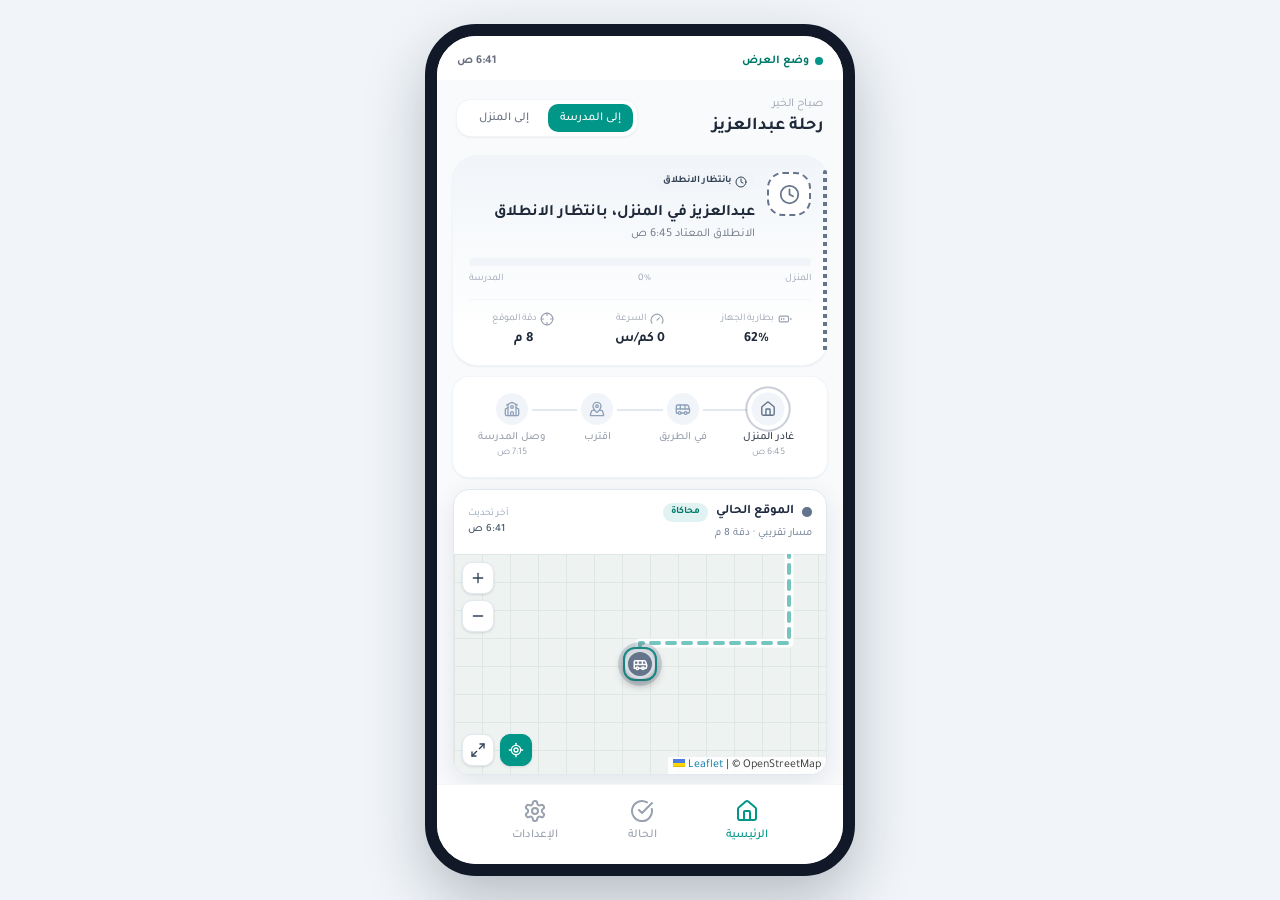
==== child-tracking/index.html @ 2e6f999c "Update child arrival tracking app build Co-Authored-By: Claude Opus 5.5 <noreply@anthropic.com> Clau" ====
<!doctype html>
<html lang="ar" dir="rtl">
  <head>
    <!-- figma:head-start -->
    <meta charset="UTF-8" />
    <meta name="color-scheme" content="light dark" />
    <meta name="viewport" content="width=device-width, initial-scale=1.0" />
    <title>رحلة الطالب | تتبّع الوصول</title>
    <meta name="description" content="متابعة رحلة الطالب بين المنزل والمدرسة وتنبيهات الوصول" />
    <meta name="theme-color" content="#009688" />
    <style>
      html,
      body {
        height: 100%;
        margin: 0;
      }
      #root {
        height: 100%;
      }
    </style>
    <!-- figma:head-end -->
    <script type="module" crossorigin src="./assets/index-BlGsUlw8.js"></script>
    <link rel="stylesheet" crossorigin href="./assets/index-B9W_IuPc.css">
  </head>
  <body>
    <!-- figma:body-start -->
    <div id="root"></div>
    <!-- figma:body-end -->
  </body>
</html>
---- child-tracking/assets/index-B9W_IuPc.css ----
@import"https://fonts.googleapis.com/css2?family=Tajawal:wght@400;500;700;800&display=swap";.leaflet-pane,.leaflet-tile,.leaflet-marker-icon,.leaflet-marker-shadow,.leaflet-tile-container,.leaflet-pane>svg,.leaflet-pane>canvas,.leaflet-zoom-box,.leaflet-image-layer,.leaflet-layer{position:absolute;left:0;top:0}.leaflet-container{overflow:hidden}.leaflet-tile,.leaflet-marker-icon,.leaflet-marker-shadow{-webkit-user-select:none;-moz-user-select:none;user-select:none;-webkit-user-drag:none}.leaflet-tile::selection{background:transparent}.leaflet-safari .leaflet-tile{image-rendering:-webkit-optimize-contrast}.leaflet-safari .leaflet-tile-container{width:1600px;height:1600px;-webkit-transform-origin:0 0}.leaflet-marker-icon,.leaflet-marker-shadow{display:block}.leaflet-container .leaflet-overlay-pane svg{max-width:none!important;max-height:none!important}.leaflet-container .leaflet-marker-pane img,.leaflet-container .leaflet-shadow-pane img,.leaflet-container .leaflet-tile-pane img,.leaflet-container img.leaflet-image-layer,.leaflet-container .leaflet-tile{max-width:none!important;max-height:none!important;width:auto;padding:0}.leaflet-container img.leaflet-tile{mix-blend-mode:plus-lighter}.leaflet-container.leaflet-touch-zoom{-ms-touch-action:pan-x pan-y;touch-action:pan-x pan-y}.leaflet-container.leaflet-touch-drag{-ms-touch-action:pinch-zoom;touch-action:none;touch-action:pinch-zoom}.leaflet-container.leaflet-touch-drag.leaflet-touch-zoom{-ms-touch-action:none;touch-action:none}.leaflet-container{-webkit-tap-highlight-color:transparent}.leaflet-container a{-webkit-tap-highlight-color:rgba(51,181,229,.4)}.leaflet-tile{filter:inherit;visibility:hidden}.leaflet-tile-loaded{visibility:inherit}.leaflet-zoom-box{width:0;height:0;-moz-box-sizing:border-box;box-sizing:border-box;z-index:800}.leaflet-overlay-pane svg{-moz-user-select:none}.leaflet-pane{z-index:400}.leaflet-tile-pane{z-index:200}.leaflet-overlay-pane{z-index:400}.leaflet-shadow-pane{z-index:500}.leaflet-marker-pane{z-index:600}.leaflet-tooltip-pane{z-index:650}.leaflet-popup-pane{z-index:700}.leaflet-map-pane canvas{z-index:100}.leaflet-map-pane svg{z-index:200}.leaflet-vml-shape{width:1px;height:1px}.lvml{behavior:url(#default#VML);display:inline-block;position:absolute}.leaflet-control{position:relative;z-index:800;pointer-events:visiblePainted;pointer-events:auto}.leaflet-top,.leaflet-bottom{position:absolute;z-index:1000;pointer-events:none}.leaflet-top{top:0}.leaflet-right{right:0}.leaflet-bottom{bottom:0}.leaflet-left{left:0}.leaflet-control{float:left;clear:both}.leaflet-right .leaflet-control{float:right}.leaflet-top .leaflet-control{margin-top:10px}.leaflet-bottom .leaflet-control{margin-bottom:10px}.leaflet-left .leaflet-control{margin-left:10px}.leaflet-right .leaflet-control{margin-right:10px}.leaflet-fade-anim .leaflet-popup{opacity:0;-webkit-transition:opacity .2s linear;-moz-transition:opacity .2s linear;transition:opacity .2s linear}.leaflet-fade-anim .leaflet-map-pane .leaflet-popup{opacity:1}.leaflet-zoom-animated{-webkit-transform-origin:0 0;-ms-transform-origin:0 0;transform-origin:0 0}svg.leaflet-zoom-animated{will-change:transform}.leaflet-zoom-anim .leaflet-zoom-animated{-webkit-transition:-webkit-transform .25s cubic-bezier(0,0,.25,1);-moz-transition:-moz-transform .25s cubic-bezier(0,0,.25,1);transition:transform .25s cubic-bezier(0,0,.25,1)}.leaflet-zoom-anim .leaflet-tile,.leaflet-pan-anim .leaflet-tile{-webkit-transition:none;-moz-transition:none;transition:none}.leaflet-zoom-anim .leaflet-zoom-hide{visibility:hidden}.leaflet-interactive{cursor:pointer}.leaflet-grab{cursor:-webkit-grab;cursor:-moz-grab;cursor:grab}.leaflet-crosshair,.leaflet-crosshair .leaflet-interactive{cursor:crosshair}.leaflet-popup-pane,.leaflet-control{cursor:auto}.leaflet-dragging .leaflet-grab,.leaflet-dragging .leaflet-grab .leaflet-interactive,.leaflet-dragging .leaflet-marker-draggable{cursor:move;cursor:-webkit-grabbing;cursor:-moz-grabbing;cursor:grabbing}.leaflet-marker-icon,.leaflet-marker-shadow,.leaflet-image-layer,.leaflet-pane>svg path,.leaflet-tile-container{pointer-events:none}.leaflet-marker-icon.leaflet-interactive,.leaflet-image-layer.leaflet-interactive,.leaflet-pane>svg path.leaflet-interactive,svg.leaflet-image-layer.leaflet-interactive path{pointer-events:visiblePainted;pointer-events:auto}.leaflet-container{background:#ddd;outline-offset:1px}.leaflet-container a{color:#0078a8}.leaflet-zoom-box{border:2px dotted #38f;background:#ffffff80}.leaflet-container{font-family:Helvetica Neue,Arial,Helvetica,sans-serif;font-size:12px;font-size:.75rem;line-height:1.5}.leaflet-bar{box-shadow:0 1px 5px #000000a6;border-radius:4px}.leaflet-bar a{background-color:#fff;border-bottom:1px solid #ccc;width:26px;height:26px;line-height:26px;display:block;text-align:center;text-decoration:none;color:#000}.leaflet-bar a,.leaflet-control-layers-toggle{background-position:50% 50%;background-repeat:no-repeat;display:block}.leaflet-bar a:hover,.leaflet-bar a:focus{background-color:#f4f4f4}.leaflet-bar a:first-child{border-top-left-radius:4px;border-top-right-radius:4px}.leaflet-bar a:last-child{border-bottom-left-radius:4px;border-bottom-right-radius:4px;border-bottom:none}.leaflet-bar a.leaflet-disabled{cursor:default;background-color:#f4f4f4;color:#bbb}.leaflet-touch .leaflet-bar a{width:30px;height:30px;line-height:30px}.leaflet-touch .leaflet-bar a:first-child{border-top-left-radius:2px;border-top-right-radius:2px}.leaflet-touch .leaflet-bar a:last-child{border-bottom-left-radius:2px;border-bottom-right-radius:2px}.leaflet-control-zoom-in,.leaflet-control-zoom-out{font:700 18px Lucida Console,Monaco,monospace;text-indent:1px}.leaflet-touch .leaflet-control-zoom-in,.leaflet-touch .leaflet-control-zoom-out{font-size:22px}.leaflet-control-layers{box-shadow:0 1px 5px #0006;background:#fff;border-radius:5px}.leaflet-control-layers-toggle{background-image:url([data-uri]);width:36px;height:36px}.leaflet-retina .leaflet-control-layers-toggle{background-image:url([data-uri]);background-size:26px 26px}.leaflet-touch .leaflet-control-layers-toggle{width:44px;height:44px}.leaflet-control-layers .leaflet-control-layers-list,.leaflet-control-layers-expanded .leaflet-control-layers-toggle{display:none}.leaflet-control-layers-expanded .leaflet-control-layers-list{display:block;position:relative}.leaflet-control-layers-expanded{padding:6px 10px 6px 6px;color:#333;background:#fff}.leaflet-control-layers-scrollbar{overflow-y:scroll;overflow-x:hidden;padding-right:5px}.leaflet-control-layers-selector{margin-top:2px;position:relative;top:1px}.leaflet-control-layers label{display:block;font-size:13px;font-size:1.08333em}.leaflet-control-layers-separator{height:0;border-top:1px solid #ddd;margin:5px -10px 5px -6px}.leaflet-default-icon-path{background-image:url([data-uri])}.leaflet-container .leaflet-control-attribution{background:#fff;background:#fffc;margin:0}.leaflet-control-attribution,.leaflet-control-scale-line{padding:0 5px;color:#333;line-height:1.4}.leaflet-control-attribution a{text-decoration:none}.leaflet-control-attribution a:hover,.leaflet-control-attribution a:focus{text-decoration:underline}.leaflet-attribution-flag{display:inline!important;vertical-align:baseline!important;width:1em;height:.6669em}.leaflet-left .leaflet-control-scale{margin-left:5px}.leaflet-bottom .leaflet-control-scale{margin-bottom:5px}.leaflet-control-scale-line{border:2px solid #777;border-top:none;line-height:1.1;padding:2px 5px 1px;white-space:nowrap;-moz-box-sizing:border-box;box-sizing:border-box;background:#fffc;text-shadow:1px 1px #fff}.leaflet-control-scale-line:not(:first-child){border-top:2px solid #777;border-bottom:none;margin-top:-2px}.leaflet-control-scale-line:not(:first-child):not(:last-child){border-bottom:2px solid #777}.leaflet-touch .leaflet-control-attribution,.leaflet-touch .leaflet-control-layers,.leaflet-touch .leaflet-bar{box-shadow:none}.leaflet-touch .leaflet-control-layers,.leaflet-touch .leaflet-bar{border:2px solid rgba(0,0,0,.2);background-clip:padding-box}.leaflet-popup{position:absolute;text-align:center;margin-bottom:20px}.leaflet-popup-content-wrapper{padding:1px;text-align:left;border-radius:12px}.leaflet-popup-content{margin:13px 24px 13px 20px;line-height:1.3;font-size:13px;font-size:1.08333em;min-height:1px}.leaflet-popup-content p{margin:1.3em 0}.leaflet-popup-tip-container{width:40px;height:20px;position:absolute;left:50%;margin-top:-1px;margin-left:-20px;overflow:hidden;pointer-events:none}.leaflet-popup-tip{width:17px;height:17px;padding:1px;margin:-10px auto 0;pointer-events:auto;-webkit-transform:rotate(45deg);-moz-transform:rotate(45deg);-ms-transform:rotate(45deg);transform:rotate(45deg)}.leaflet-popup-content-wrapper,.leaflet-popup-tip{background:#fff;color:#333;box-shadow:0 3px 14px #0006}.leaflet-container a.leaflet-popup-close-button{position:absolute;top:0;right:0;border:none;text-align:center;width:24px;height:24px;font:16px/24px Tahoma,Verdana,sans-serif;color:#757575;text-decoration:none;background:transparent}.leaflet-container a.leaflet-popup-close-button:hover,.leaflet-container a.leaflet-popup-close-button:focus{color:#585858}.leaflet-popup-scrolled{overflow:auto}.leaflet-oldie .leaflet-popup-content-wrapper{-ms-zoom:1}.leaflet-oldie .leaflet-popup-tip{width:24px;margin:0 auto;-ms-filter:"progid:DXImageTransform.Microsoft.Matrix(M11=0.70710678, M12=0.70710678, M21=-0.70710678, M22=0.70710678)";filter:progid:DXImageTransform.Microsoft.Matrix(M11=.70710678,M12=.70710678,M21=-.70710678,M22=.70710678)}.leaflet-oldie .leaflet-control-zoom,.leaflet-oldie .leaflet-control-layers,.leaflet-oldie .leaflet-popup-content-wrapper,.leaflet-oldie .leaflet-popup-tip{border:1px solid #999}.leaflet-div-icon{background:#fff;border:1px solid #666}.leaflet-tooltip{position:absolute;padding:6px;background-color:#fff;border:1px solid #fff;border-radius:3px;color:#222;white-space:nowrap;-webkit-user-select:none;-moz-user-select:none;-ms-user-select:none;user-select:none;pointer-events:none;box-shadow:0 1px 3px #0006}.leaflet-tooltip.leaflet-interactive{cursor:pointer;pointer-events:auto}.leaflet-tooltip-top:before,.leaflet-tooltip-bottom:before,.leaflet-tooltip-left:before,.leaflet-tooltip-right:before{position:absolute;pointer-events:none;border:6px solid transparent;background:transparent;content:""}.leaflet-tooltip-bottom{margin-top:6px}.leaflet-tooltip-top{margin-top:-6px}.leaflet-tooltip-bottom:before,.leaflet-tooltip-top:before{left:50%;margin-left:-6px}.leaflet-tooltip-top:before{bottom:0;margin-bottom:-12px;border-top-color:#fff}.leaflet-tooltip-bottom:before{top:0;margin-top:-12px;margin-left:-6px;border-bottom-color:#fff}.leaflet-tooltip-left{margin-left:-6px}.leaflet-tooltip-right{margin-left:6px}.leaflet-tooltip-left:before,.leaflet-tooltip-right:before{top:50%;margin-top:-6px}.leaflet-tooltip-left:before{right:0;margin-right:-12px;border-left-color:#fff}.leaflet-tooltip-right:before{left:0;margin-left:-12px;border-right-color:#fff}@media print{.leaflet-control{-webkit-print-color-adjust:exact;print-color-adjust:exact}}/*! tailwindcss v4.1.12 | MIT License | https://tailwindcss.com */@layer properties{@supports (((-webkit-hyphens:none)) and (not (margin-trim:inline))) or ((-moz-orient:inline) and (not (color:rgb(from red r g b)))){*,:before,:after,::backdrop{--tw-translate-x:0;--tw-translate-y:0;--tw-translate-z:0;--tw-rotate-x:initial;--tw-rotate-y:initial;--tw-rotate-z:initial;--tw-skew-x:initial;--tw-skew-y:initial;--tw-space-y-reverse:0;--tw-space-x-reverse:0;--tw-border-style:solid;--tw-gradient-position:initial;--tw-gradient-from:#0000;--tw-gradient-via:#0000;--tw-gradient-to:#0000;--tw-gradient-stops:initial;--tw-gradient-via-stops:initial;--tw-gradient-from-position:0%;--tw-gradient-via-position:50%;--tw-gradient-to-position:100%;--tw-leading:initial;--tw-font-weight:initial;--tw-tracking:initial;--tw-ordinal:initial;--tw-slashed-zero:initial;--tw-numeric-figure:initial;--tw-numeric-spacing:initial;--tw-numeric-fraction:initial;--tw-shadow:0 0 #0000;--tw-shadow-color:initial;--tw-shadow-alpha:100%;--tw-inset-shadow:0 0 #0000;--tw-inset-shadow-color:initial;--tw-inset-shadow-alpha:100%;--tw-ring-color:initial;--tw-ring-shadow:0 0 #0000;--tw-inset-ring-color:initial;--tw-inset-ring-shadow:0 0 #0000;--tw-ring-inset:initial;--tw-ring-offset-width:0px;--tw-ring-offset-color:#fff;--tw-ring-offset-shadow:0 0 #0000;--tw-outline-style:solid;--tw-backdrop-blur:initial;--tw-backdrop-brightness:initial;--tw-backdrop-contrast:initial;--tw-backdrop-grayscale:initial;--tw-backdrop-hue-rotate:initial;--tw-backdrop-invert:initial;--tw-backdrop-opacity:initial;--tw-backdrop-saturate:initial;--tw-backdrop-sepia:initial;--tw-duration:initial;--tw-ease:initial;--tw-content:"";--tw-scale-x:1;--tw-scale-y:1;--tw-scale-z:1;--tw-animation-delay:0s;--tw-animation-direction:normal;--tw-animation-duration:initial;--tw-animation-fill-mode:none;--tw-animation-iteration-count:1;--tw-enter-blur:0;--tw-enter-opacity:1;--tw-enter-rotate:0;--tw-enter-scale:1;--tw-enter-translate-x:0;--tw-enter-translate-y:0;--tw-exit-blur:0;--tw-exit-opacity:1;--tw-exit-rotate:0;--tw-exit-scale:1;--tw-exit-translate-x:0;--tw-exit-translate-y:0}}}@layer theme{:root,:host{--font-sans:ui-sans-serif,system-ui,sans-serif,"Apple Color Emoji","Segoe UI Emoji","Segoe UI Symbol","Noto Color Emoji";--font-mono:ui-monospace,SFMono-Regular,Menlo,Monaco,Consolas,"Liberation Mono","Courier New",monospace;--color-red-50:oklch(97.1% .013 17.38);--color-red-200:oklch(88.5% .062 18.334);--color-red-500:oklch(63.7% .237 25.331);--color-red-700:oklch(50.5% .213 27.518);--color-orange-50:oklch(98% .016 73.684);--color-orange-700:oklch(55.3% .195 38.402);--color-amber-200:oklch(92.4% .12 95.746);--color-amber-800:oklch(47.3% .137 46.201);--color-emerald-50:oklch(97.9% .021 166.113);--color-emerald-800:oklch(43.2% .095 166.913);--color-slate-50:oklch(98.4% .003 247.858);--color-slate-100:oklch(96.8% .007 247.896);--color-slate-200:oklch(92.9% .013 255.508);--color-slate-300:oklch(86.9% .022 252.894);--color-slate-400:oklch(70.4% .04 256.788);--color-slate-500:oklch(55.4% .046 257.417);--color-slate-600:oklch(44.6% .043 257.281);--color-slate-700:oklch(37.2% .044 257.287);--color-slate-800:oklch(27.9% .041 260.031);--color-gray-100:oklch(96.7% .003 264.542);--color-gray-400:oklch(70.7% .022 261.325);--color-gray-500:oklch(55.1% .027 264.364);--color-gray-600:oklch(44.6% .03 256.802);--color-gray-700:oklch(37.3% .034 259.733);--color-gray-800:oklch(27.8% .033 256.848);--color-black:#000;--color-white:#fff;--spacing:.25rem;--container-sm:24rem;--container-lg:32rem;--text-xs:.75rem;--text-xs--line-height:calc(1/.75);--text-sm:.875rem;--text-sm--line-height:calc(1.25/.875);--text-base:1rem;--text-base--line-height: 1.5 ;--text-lg:1.125rem;--text-lg--line-height:calc(1.75/1.125);--text-xl:1.25rem;--text-xl--line-height:calc(1.75/1.25);--text-2xl:1.5rem;--font-weight-normal:400;--font-weight-medium:500;--font-weight-semibold:600;--font-weight-bold:700;--tracking-tight:-.025em;--tracking-widest:.1em;--leading-tight:1.25;--leading-snug:1.375;--leading-relaxed:1.625;--radius-xs:.125rem;--radius-2xl:1rem;--radius-3xl:1.5rem;--ease-in-out:cubic-bezier(.4,0,.2,1);--animate-spin:spin 1s linear infinite;--animate-ping:ping 1s cubic-bezier(0,0,.2,1)infinite;--animate-pulse:pulse 2s cubic-bezier(.4,0,.6,1)infinite;--aspect-video:16/9;--default-transition-duration:.15s;--default-transition-timing-function:cubic-bezier(.4,0,.2,1);--default-font-family:var(--font-sans);--default-mono-font-family:var(--font-mono);--color-border:var(--border)}}@layer base{*,:after,:before,::backdrop{box-sizing:border-box;border:0 solid;margin:0;padding:0}::file-selector-button{box-sizing:border-box;border:0 solid;margin:0;padding:0}html,:host{-webkit-text-size-adjust:100%;-moz-tab-size:4;tab-size:4;line-height:1.5;font-family:var(--default-font-family,ui-sans-serif,system-ui,sans-serif,"Apple Color Emoji","Segoe UI Emoji","Segoe UI Symbol","Noto Color Emoji");font-feature-settings:var(--default-font-feature-settings,normal);font-variation-settings:var(--default-font-variation-settings,normal);-webkit-tap-highlight-color:transparent}hr{height:0;color:inherit;border-top-width:1px}abbr:where([title]){-webkit-text-decoration:underline dotted;text-decoration:underline dotted}h1,h2,h3,h4,h5,h6{font-size:inherit;font-weight:inherit}a{color:inherit;-webkit-text-decoration:inherit;text-decoration:inherit}b,strong{font-weight:bolder}code,kbd,samp,pre{font-family:var(--default-mono-font-family,ui-monospace,SFMono-Regular,Menlo,Monaco,Consolas,"Liberation Mono","Courier New",monospace);font-feature-settings:var(--default-mono-font-feature-settings,normal);font-variation-settings:var(--default-mono-font-variation-settings,normal);font-size:1em}small{font-size:80%}sub,sup{vertical-align:baseline;font-size:75%;line-height:0;position:relative}sub{bottom:-.25em}sup{top:-.5em}table{text-indent:0;border-color:inherit;border-collapse:collapse}:-moz-focusring{outline:auto}progress{vertical-align:baseline}summary{display:list-item}ol,ul,menu{list-style:none}img,svg,video,canvas,audio,iframe,embed,object{vertical-align:middle;display:block}img,video{max-width:100%;height:auto}button,input,select,optgroup,textarea{font:inherit;font-feature-settings:inherit;font-variation-settings:inherit;letter-spacing:inherit;color:inherit;opacity:1;background-color:#0000;border-radius:0}::file-selector-button{font:inherit;font-feature-settings:inherit;font-variation-settings:inherit;letter-spacing:inherit;color:inherit;opacity:1;background-color:#0000;border-radius:0}:where(select:is([multiple],[size])) optgroup{font-weight:bolder}:where(select:is([multiple],[size])) optgroup option{padding-inline-start:20px}::file-selector-button{margin-inline-end:4px}::placeholder{opacity:1}@supports (not ((-webkit-appearance:-apple-pay-button))) or (contain-intrinsic-size:1px){::placeholder{color:currentColor}@supports (color:color-mix(in lab,red,red)){::placeholder{color:color-mix(in oklab,currentcolor 50%,transparent)}}}textarea{resize:vertical}::-webkit-search-decoration{-webkit-appearance:none}::-webkit-date-and-time-value{min-height:1lh;text-align:inherit}::-webkit-datetime-edit{display:inline-flex}::-webkit-datetime-edit-fields-wrapper{padding:0}::-webkit-datetime-edit{padding-block:0}::-webkit-datetime-edit-year-field{padding-block:0}::-webkit-datetime-edit-month-field{padding-block:0}::-webkit-datetime-edit-day-field{padding-block:0}::-webkit-datetime-edit-hour-field{padding-block:0}::-webkit-datetime-edit-minute-field{padding-block:0}::-webkit-datetime-edit-second-field{padding-block:0}::-webkit-datetime-edit-millisecond-field{padding-block:0}::-webkit-datetime-edit-meridiem-field{padding-block:0}::-webkit-calendar-picker-indicator{line-height:1}:-moz-ui-invalid{box-shadow:none}button,input:where([type=button],[type=reset],[type=submit]){-webkit-appearance:button;-moz-appearance:button;appearance:button}::file-selector-button{-webkit-appearance:button;-moz-appearance:button;appearance:button}::-webkit-inner-spin-button{height:auto}::-webkit-outer-spin-button{height:auto}[hidden]:where(:not([hidden=until-found])){display:none!important}*{border-color:var(--border);outline-color:var(--ring)}@supports (color:color-mix(in lab,red,red)){*{outline-color:color-mix(in oklab,var(--ring)50%,transparent)}}body{background-color:var(--background);color:var(--foreground)}html{font-size:var(--font-size)}h1{font-size:var(--text-2xl);font-weight:var(--font-weight-medium);line-height:1.5}h2{font-size:var(--text-xl);font-weight:var(--font-weight-medium);line-height:1.5}h3{font-size:var(--text-lg);font-weight:var(--font-weight-medium);line-height:1.5}h4,label,button{font-size:var(--text-base);font-weight:var(--font-weight-medium);line-height:1.5}input{font-size:var(--text-base);font-weight:var(--font-weight-normal);line-height:1.5}}@layer components;@layer utilities{.\@container\/card-header{container:card-header/inline-size}.pointer-events-none{pointer-events:none}.invisible{visibility:hidden}.sr-only{clip:rect(0,0,0,0);white-space:nowrap;border-width:0;width:1px;height:1px;margin:-1px;padding:0;position:absolute;overflow:hidden}.absolute{position:absolute}.fixed{position:fixed}.relative{position:relative}.inset-0{inset:calc(var(--spacing)*0)}.inset-x-0{inset-inline:calc(var(--spacing)*0)}.inset-x-2{inset-inline:calc(var(--spacing)*2)}.inset-x-3{inset-inline:calc(var(--spacing)*3)}.inset-y-0{inset-block:calc(var(--spacing)*0)}.-top-1{top:calc(var(--spacing)*-1)}.-top-12{top:calc(var(--spacing)*-12)}.top-0{top:calc(var(--spacing)*0)}.top-0\.5{top:calc(var(--spacing)*.5)}.top-1{top:calc(var(--spacing)*1)}.top-1\.5{top:calc(var(--spacing)*1.5)}.top-1\/2{top:50%}.top-2{top:calc(var(--spacing)*2)}.top-3\.5{top:calc(var(--spacing)*3.5)}.top-4{top:calc(var(--spacing)*4)}.top-\[1px\]{top:1px}.top-\[50\%\]{top:50%}.top-\[60\%\]{top:60%}.top-full{top:100%}.-right-1{right:calc(var(--spacing)*-1)}.-right-12{right:calc(var(--spacing)*-12)}.right-0{right:calc(var(--spacing)*0)}.right-1{right:calc(var(--spacing)*1)}.right-2{right:calc(var(--spacing)*2)}.right-3{right:calc(var(--spacing)*3)}.right-4{right:calc(var(--spacing)*4)}.-bottom-12{bottom:calc(var(--spacing)*-12)}.bottom-0{bottom:calc(var(--spacing)*0)}.bottom-2{bottom:calc(var(--spacing)*2)}.-left-12{left:calc(var(--spacing)*-12)}.left-0{left:calc(var(--spacing)*0)}.left-0\.5{left:calc(var(--spacing)*.5)}.left-1{left:calc(var(--spacing)*1)}.left-1\/2{left:50%}.left-2{left:calc(var(--spacing)*2)}.left-\[22px\]{left:22px}.left-\[50\%\]{left:50%}.isolate{isolation:isolate}.z-10{z-index:10}.z-20{z-index:20}.z-50{z-index:50}.z-\[1\]{z-index:1}.z-\[500\]{z-index:500}.z-\[1000\]{z-index:1000}.col-start-2{grid-column-start:2}.row-span-2{grid-row:span 2/span 2}.row-start-1{grid-row-start:1}.-mx-1{margin-inline:calc(var(--spacing)*-1)}.mx-2{margin-inline:calc(var(--spacing)*2)}.mx-3\.5{margin-inline:calc(var(--spacing)*3.5)}.mx-4{margin-inline:calc(var(--spacing)*4)}.mx-auto{margin-inline:auto}.my-0\.5{margin-block:calc(var(--spacing)*.5)}.my-1{margin-block:calc(var(--spacing)*1)}.-mt-4{margin-top:calc(var(--spacing)*-4)}.mt-0\.5{margin-top:calc(var(--spacing)*.5)}.mt-1{margin-top:calc(var(--spacing)*1)}.mt-1\.5{margin-top:calc(var(--spacing)*1.5)}.mt-2{margin-top:calc(var(--spacing)*2)}.mt-3{margin-top:calc(var(--spacing)*3)}.mt-4{margin-top:calc(var(--spacing)*4)}.mt-5{margin-top:calc(var(--spacing)*5)}.mt-6{margin-top:calc(var(--spacing)*6)}.mt-auto{margin-top:auto}.mb-1{margin-bottom:calc(var(--spacing)*1)}.mb-2{margin-bottom:calc(var(--spacing)*2)}.-ml-4{margin-left:calc(var(--spacing)*-4)}.ml-1{margin-left:calc(var(--spacing)*1)}.ml-auto{margin-left:auto}.line-clamp-1{-webkit-line-clamp:1;-webkit-box-orient:vertical;display:-webkit-box;overflow:hidden}.block{display:block}.flex{display:flex}.grid{display:grid}.hidden{display:none}.inline-block{display:inline-block}.inline-flex{display:inline-flex}.table{display:table}.table-caption{display:table-caption}.table-cell{display:table-cell}.table-row{display:table-row}.field-sizing-content{field-sizing:content}.aspect-square{aspect-ratio:1}.aspect-video{aspect-ratio:var(--aspect-video)}.size-2{width:calc(var(--spacing)*2);height:calc(var(--spacing)*2)}.size-2\.5{width:calc(var(--spacing)*2.5);height:calc(var(--spacing)*2.5)}.size-3{width:calc(var(--spacing)*3);height:calc(var(--spacing)*3)}.size-3\.5{width:calc(var(--spacing)*3.5);height:calc(var(--spacing)*3.5)}.size-4{width:calc(var(--spacing)*4);height:calc(var(--spacing)*4)}.size-7{width:calc(var(--spacing)*7);height:calc(var(--spacing)*7)}.size-8{width:calc(var(--spacing)*8);height:calc(var(--spacing)*8)}.size-9{width:calc(var(--spacing)*9);height:calc(var(--spacing)*9)}.size-10{width:calc(var(--spacing)*10);height:calc(var(--spacing)*10)}.size-full{width:100%;height:100%}.h-0\.5{height:calc(var(--spacing)*.5)}.h-1\.5{height:calc(var(--spacing)*1.5)}.h-2{height:calc(var(--spacing)*2)}.h-2\.5{height:calc(var(--spacing)*2.5)}.h-3{height:calc(var(--spacing)*3)}.h-3\.5{height:calc(var(--spacing)*3.5)}.h-4{height:calc(var(--spacing)*4)}.h-5{height:calc(var(--spacing)*5)}.h-6{height:calc(var(--spacing)*6)}.h-7{height:calc(var(--spacing)*7)}.h-8{height:calc(var(--spacing)*8)}.h-9{height:calc(var(--spacing)*9)}.h-10{height:calc(var(--spacing)*10)}.h-12{height:calc(var(--spacing)*12)}.h-20{height:calc(var(--spacing)*20)}.h-\[1\.15rem\]{height:1.15rem}.h-\[220px\]{height:220px}.h-\[420px\]{height:420px}.h-\[calc\(100\%-1px\)\]{height:calc(100% - 1px)}.h-\[var\(--radix-navigation-menu-viewport-height\)\]{height:var(--radix-navigation-menu-viewport-height)}.h-\[var\(--radix-select-trigger-height\)\]{height:var(--radix-select-trigger-height)}.h-auto{height:auto}.h-full{height:100%}.h-px{height:1px}.h-svh{height:100svh}.max-h-\(--radix-context-menu-content-available-height\){max-height:var(--radix-context-menu-content-available-height)}.max-h-\(--radix-dropdown-menu-content-available-height\){max-height:var(--radix-dropdown-menu-content-available-height)}.max-h-\(--radix-select-content-available-height\){max-height:var(--radix-select-content-available-height)}.max-h-\[300px\]{max-height:300px}.min-h-0{min-height:calc(var(--spacing)*0)}.min-h-4{min-height:calc(var(--spacing)*4)}.min-h-16{min-height:calc(var(--spacing)*16)}.min-h-full{min-height:100%}.min-h-svh{min-height:100svh}.w-\(--sidebar-width\){width:var(--sidebar-width)}.w-0{width:calc(var(--spacing)*0)}.w-1{width:calc(var(--spacing)*1)}.w-2{width:calc(var(--spacing)*2)}.w-2\.5{width:calc(var(--spacing)*2.5)}.w-3{width:calc(var(--spacing)*3)}.w-3\.5{width:calc(var(--spacing)*3.5)}.w-3\/4{width:75%}.w-4{width:calc(var(--spacing)*4)}.w-5{width:calc(var(--spacing)*5)}.w-6{width:calc(var(--spacing)*6)}.w-7{width:calc(var(--spacing)*7)}.w-8{width:calc(var(--spacing)*8)}.w-9{width:calc(var(--spacing)*9)}.w-10{width:calc(var(--spacing)*10)}.w-11{width:calc(var(--spacing)*11)}.w-24{width:calc(var(--spacing)*24)}.w-32{width:calc(var(--spacing)*32)}.w-64{width:calc(var(--spacing)*64)}.w-72{width:calc(var(--spacing)*72)}.w-\[100px\]{width:100px}.w-auto{width:auto}.w-fit{width:fit-content}.w-full{width:100%}.w-max{width:max-content}.w-px{width:1px}.max-w-\(--skeleton-width\){max-width:var(--skeleton-width)}.max-w-\[calc\(100\%-2rem\)\]{max-width:calc(100% - 2rem)}.max-w-max{max-width:max-content}.min-w-0{min-width:calc(var(--spacing)*0)}.min-w-5{min-width:calc(var(--spacing)*5)}.min-w-8{min-width:calc(var(--spacing)*8)}.min-w-9{min-width:calc(var(--spacing)*9)}.min-w-10{min-width:calc(var(--spacing)*10)}.min-w-\[8rem\]{min-width:8rem}.min-w-\[12rem\]{min-width:12rem}.min-w-\[var\(--radix-select-trigger-width\)\]{min-width:var(--radix-select-trigger-width)}.flex-1{flex:1}.flex-shrink-0,.shrink-0{flex-shrink:0}.grow{flex-grow:1}.grow-0{flex-grow:0}.basis-full{flex-basis:100%}.caption-bottom{caption-side:bottom}.border-collapse{border-collapse:collapse}.origin-\(--radix-context-menu-content-transform-origin\){transform-origin:var(--radix-context-menu-content-transform-origin)}.origin-\(--radix-dropdown-menu-content-transform-origin\){transform-origin:var(--radix-dropdown-menu-content-transform-origin)}.origin-\(--radix-hover-card-content-transform-origin\){transform-origin:var(--radix-hover-card-content-transform-origin)}.origin-\(--radix-menubar-content-transform-origin\){transform-origin:var(--radix-menubar-content-transform-origin)}.origin-\(--radix-popover-content-transform-origin\){transform-origin:var(--radix-popover-content-transform-origin)}.origin-\(--radix-select-content-transform-origin\){transform-origin:var(--radix-select-content-transform-origin)}.origin-\(--radix-tooltip-content-transform-origin\){transform-origin:var(--radix-tooltip-content-transform-origin)}.-translate-x-1\/2{--tw-translate-x: -50% ;translate:var(--tw-translate-x)var(--tw-translate-y)}.-translate-x-px{--tw-translate-x:-1px;translate:var(--tw-translate-x)var(--tw-translate-y)}.translate-x-\[-50\%\]{--tw-translate-x:-50%;translate:var(--tw-translate-x)var(--tw-translate-y)}.translate-x-px{--tw-translate-x:1px;translate:var(--tw-translate-x)var(--tw-translate-y)}.-translate-y-1\/2{--tw-translate-y: -50% ;translate:var(--tw-translate-x)var(--tw-translate-y)}.translate-y-0\.5{--tw-translate-y:calc(var(--spacing)*.5);translate:var(--tw-translate-x)var(--tw-translate-y)}.translate-y-\[-50\%\]{--tw-translate-y:-50%;translate:var(--tw-translate-x)var(--tw-translate-y)}.translate-y-\[calc\(-50\%_-_2px\)\]{--tw-translate-y: calc(-50% - 2px) ;translate:var(--tw-translate-x)var(--tw-translate-y)}.rotate-45{rotate:45deg}.rotate-90{rotate:90deg}.rotate-180{rotate:180deg}.transform{transform:var(--tw-rotate-x,)var(--tw-rotate-y,)var(--tw-rotate-z,)var(--tw-skew-x,)var(--tw-skew-y,)}.animate-caret-blink{animation:1.25s ease-out infinite caret-blink}.animate-in{animation:enter var(--tw-animation-duration,var(--tw-duration,.15s))var(--tw-ease,ease)var(--tw-animation-delay,0s)var(--tw-animation-iteration-count,1)var(--tw-animation-direction,normal)var(--tw-animation-fill-mode,none)}.animate-ping{animation:var(--animate-ping)}.animate-pulse{animation:var(--animate-pulse)}.animate-spin{animation:var(--animate-spin)}.cursor-default{cursor:default}.touch-none{touch-action:none}.resize-none{resize:none}.scroll-my-1{scroll-margin-block:calc(var(--spacing)*1)}.scroll-py-1{scroll-padding-block:calc(var(--spacing)*1)}.list-none{list-style-type:none}.auto-rows-min{grid-auto-rows:min-content}.grid-cols-2{grid-template-columns:repeat(2,minmax(0,1fr))}.grid-cols-3{grid-template-columns:repeat(3,minmax(0,1fr))}.grid-cols-\[0_1fr\]{grid-template-columns:0 1fr}.grid-rows-\[auto_auto\]{grid-template-rows:auto auto}.flex-col{flex-direction:column}.flex-col-reverse{flex-direction:column-reverse}.flex-row{flex-direction:row}.flex-wrap{flex-wrap:wrap}.place-items-center{place-items:center}.items-center{align-items:center}.items-end{align-items:flex-end}.items-start{align-items:flex-start}.items-stretch{align-items:stretch}.justify-around{justify-content:space-around}.justify-between{justify-content:space-between}.justify-center{justify-content:center}.justify-items-start{justify-items:start}.gap-0\.5{gap:calc(var(--spacing)*.5)}.gap-1{gap:calc(var(--spacing)*1)}.gap-1\.5{gap:calc(var(--spacing)*1.5)}.gap-2{gap:calc(var(--spacing)*2)}.gap-3{gap:calc(var(--spacing)*3)}.gap-4{gap:calc(var(--spacing)*4)}.gap-6{gap:calc(var(--spacing)*6)}:where(.space-y-2>:not(:last-child)){--tw-space-y-reverse:0;margin-block-start:calc(calc(var(--spacing)*2)*var(--tw-space-y-reverse));margin-block-end:calc(calc(var(--spacing)*2)*calc(1 - var(--tw-space-y-reverse)))}:where(.space-y-3>:not(:last-child)){--tw-space-y-reverse:0;margin-block-start:calc(calc(var(--spacing)*3)*var(--tw-space-y-reverse));margin-block-end:calc(calc(var(--spacing)*3)*calc(1 - var(--tw-space-y-reverse)))}:where(.space-x-1>:not(:last-child)){--tw-space-x-reverse:0;margin-inline-start:calc(calc(var(--spacing)*1)*var(--tw-space-x-reverse));margin-inline-end:calc(calc(var(--spacing)*1)*calc(1 - var(--tw-space-x-reverse)))}.gap-y-0\.5{row-gap:calc(var(--spacing)*.5)}.self-start{align-self:flex-start}.justify-self-end{justify-self:flex-end}.truncate{text-overflow:ellipsis;white-space:nowrap;overflow:hidden}.overflow-auto{overflow:auto}.overflow-hidden{overflow:hidden}.overflow-x-auto{overflow-x:auto}.overflow-x-hidden{overflow-x:hidden}.overflow-y-auto{overflow-y:auto}.rounded-2xl{border-radius:var(--radius-2xl)}.rounded-3xl{border-radius:var(--radius-3xl)}.rounded-\[2px\]{border-radius:2px}.rounded-\[4px\]{border-radius:4px}.rounded-\[inherit\]{border-radius:inherit}.rounded-full{border-radius:3.40282e38px}.rounded-lg{border-radius:var(--radius)}.rounded-md{border-radius:calc(var(--radius) - 2px)}.rounded-none{border-radius:0}.rounded-sm{border-radius:calc(var(--radius) - 4px)}.rounded-xl{border-radius:calc(var(--radius) + 4px)}.rounded-xs{border-radius:var(--radius-xs)}.rounded-tl-sm{border-top-left-radius:calc(var(--radius) - 4px)}.border{border-style:var(--tw-border-style);border-width:1px}.border-2{border-style:var(--tw-border-style);border-width:2px}.border-\[1\.5px\]{border-style:var(--tw-border-style);border-width:1.5px}.border-y{border-block-style:var(--tw-border-style);border-block-width:1px}.border-t{border-top-style:var(--tw-border-style);border-top-width:1px}.border-r{border-right-style:var(--tw-border-style);border-right-width:1px}.border-b{border-bottom-style:var(--tw-border-style);border-bottom-width:1px}.border-l{border-left-style:var(--tw-border-style);border-left-width:1px}.border-dashed{--tw-border-style:dashed;border-style:dashed}.border-\(--color-border\){border-color:var(--color-border)}.border-\[\#009688\]{border-color:#009688}.border-\[\#009688\]\/30{border-color:#0096884d}.border-amber-200{border-color:var(--color-amber-200)}.border-border\/50{border-color:var(--border)}@supports (color:color-mix(in lab,red,red)){.border-border\/50{border-color:color-mix(in oklab,var(--border)50%,transparent)}}.border-gray-100{border-color:var(--color-gray-100)}.border-input{border-color:var(--input)}.border-primary{border-color:var(--primary)}.border-red-200{border-color:var(--color-red-200)}.border-sidebar-border{border-color:var(--sidebar-border)}.border-slate-50{border-color:var(--color-slate-50)}.border-slate-100{border-color:var(--color-slate-100)}.border-slate-200{border-color:var(--color-slate-200)}.border-slate-300{border-color:var(--color-slate-300)}.border-transparent{border-color:#0000}.border-white{border-color:var(--color-white)}.border-white\/20{border-color:#fff3}@supports (color:color-mix(in lab,red,red)){.border-white\/20{border-color:color-mix(in oklab,var(--color-white)20%,transparent)}}.border-t-transparent{border-top-color:#0000}.border-l-transparent{border-left-color:#0000}.bg-\(--color-bg\){background-color:var(--color-bg)}.bg-\[\#009688\]{background-color:#009688}.bg-\[\#E0F2F1\]{background-color:#e0f2f1}.bg-\[\#F8FAFC\]{background-color:#f8fafc}.bg-accent{background-color:var(--accent)}.bg-background{background-color:var(--background)}.bg-black\/50{background-color:#00000080}@supports (color:color-mix(in lab,red,red)){.bg-black\/50{background-color:color-mix(in oklab,var(--color-black)50%,transparent)}}.bg-border{background-color:var(--border)}.bg-card{background-color:var(--card)}.bg-destructive{background-color:var(--destructive)}.bg-emerald-50{background-color:var(--color-emerald-50)}.bg-foreground{background-color:var(--foreground)}.bg-gray-100{background-color:var(--color-gray-100)}.bg-input-background{background-color:var(--input-background)}.bg-muted,.bg-muted\/50{background-color:var(--muted)}@supports (color:color-mix(in lab,red,red)){.bg-muted\/50{background-color:color-mix(in oklab,var(--muted)50%,transparent)}}.bg-orange-50{background-color:var(--color-orange-50)}.bg-popover{background-color:var(--popover)}.bg-primary,.bg-primary\/20{background-color:var(--primary)}@supports (color:color-mix(in lab,red,red)){.bg-primary\/20{background-color:color-mix(in oklab,var(--primary)20%,transparent)}}.bg-red-50{background-color:var(--color-red-50)}.bg-red-500{background-color:var(--color-red-500)}.bg-secondary{background-color:var(--secondary)}.bg-sidebar{background-color:var(--sidebar)}.bg-sidebar-border{background-color:var(--sidebar-border)}.bg-slate-50{background-color:var(--color-slate-50)}.bg-slate-100{background-color:var(--color-slate-100)}.bg-slate-200{background-color:var(--color-slate-200)}.bg-slate-300{background-color:var(--color-slate-300)}.bg-slate-700{background-color:var(--color-slate-700)}.bg-transparent{background-color:#0000}.bg-white{background-color:var(--color-white)}.bg-white\/20{background-color:#fff3}@supports (color:color-mix(in lab,red,red)){.bg-white\/20{background-color:color-mix(in oklab,var(--color-white)20%,transparent)}}.bg-white\/25{background-color:#ffffff40}@supports (color:color-mix(in lab,red,red)){.bg-white\/25{background-color:color-mix(in oklab,var(--color-white)25%,transparent)}}.bg-white\/90{background-color:#ffffffe6}@supports (color:color-mix(in lab,red,red)){.bg-white\/90{background-color:color-mix(in oklab,var(--color-white)90%,transparent)}}.bg-white\/95{background-color:#fffffff2}@supports (color:color-mix(in lab,red,red)){.bg-white\/95{background-color:color-mix(in oklab,var(--color-white)95%,transparent)}}.bg-gradient-to-r{--tw-gradient-position:to right in oklab;background-image:linear-gradient(var(--tw-gradient-stops))}.from-\[\#059669\]{--tw-gradient-from:#059669;--tw-gradient-stops:var(--tw-gradient-via-stops,var(--tw-gradient-position),var(--tw-gradient-from)var(--tw-gradient-from-position),var(--tw-gradient-to)var(--tw-gradient-to-position))}.to-\[\#047857\]{--tw-gradient-to:#047857;--tw-gradient-stops:var(--tw-gradient-via-stops,var(--tw-gradient-position),var(--tw-gradient-from)var(--tw-gradient-from-position),var(--tw-gradient-to)var(--tw-gradient-to-position))}.fill-current{fill:currentColor}.fill-primary{fill:var(--primary)}.p-0{padding:calc(var(--spacing)*0)}.p-1{padding:calc(var(--spacing)*1)}.p-2{padding:calc(var(--spacing)*2)}.p-3{padding:calc(var(--spacing)*3)}.p-3\.5{padding:calc(var(--spacing)*3.5)}.p-4{padding:calc(var(--spacing)*4)}.p-6{padding:calc(var(--spacing)*6)}.p-\[3px\]{padding:3px}.p-px{padding:1px}.px-1{padding-inline:calc(var(--spacing)*1)}.px-1\.5{padding-inline:calc(var(--spacing)*1.5)}.px-2{padding-inline:calc(var(--spacing)*2)}.px-2\.5{padding-inline:calc(var(--spacing)*2.5)}.px-3{padding-inline:calc(var(--spacing)*3)}.px-3\.5{padding-inline:calc(var(--spacing)*3.5)}.px-4{padding-inline:calc(var(--spacing)*4)}.px-5{padding-inline:calc(var(--spacing)*5)}.px-6{padding-inline:calc(var(--spacing)*6)}.px-10{padding-inline:calc(var(--spacing)*10)}.py-0\.5{padding-block:calc(var(--spacing)*.5)}.py-1{padding-block:calc(var(--spacing)*1)}.py-1\.5{padding-block:calc(var(--spacing)*1.5)}.py-2{padding-block:calc(var(--spacing)*2)}.py-2\.5{padding-block:calc(var(--spacing)*2.5)}.py-3{padding-block:calc(var(--spacing)*3)}.py-3\.5{padding-block:calc(var(--spacing)*3.5)}.py-4{padding-block:calc(var(--spacing)*4)}.py-6{padding-block:calc(var(--spacing)*6)}.pt-0{padding-top:calc(var(--spacing)*0)}.pt-1{padding-top:calc(var(--spacing)*1)}.pt-3{padding-top:calc(var(--spacing)*3)}.pt-4{padding-top:calc(var(--spacing)*4)}.pt-6{padding-top:calc(var(--spacing)*6)}.pr-2{padding-right:calc(var(--spacing)*2)}.pr-2\.5{padding-right:calc(var(--spacing)*2.5)}.pr-3{padding-right:calc(var(--spacing)*3)}.pr-4{padding-right:calc(var(--spacing)*4)}.pr-8{padding-right:calc(var(--spacing)*8)}.pb-2{padding-bottom:calc(var(--spacing)*2)}.pb-3{padding-bottom:calc(var(--spacing)*3)}.pb-4{padding-bottom:calc(var(--spacing)*4)}.pb-6{padding-bottom:calc(var(--spacing)*6)}.pb-8{padding-bottom:calc(var(--spacing)*8)}.pl-1{padding-left:calc(var(--spacing)*1)}.pl-2{padding-left:calc(var(--spacing)*2)}.pl-4{padding-left:calc(var(--spacing)*4)}.pl-8{padding-left:calc(var(--spacing)*8)}.text-center{text-align:center}.text-left{text-align:left}.text-right{text-align:right}.align-middle{vertical-align:middle}.font-mono{font-family:var(--font-mono)}.text-base{font-size:var(--text-base);line-height:var(--tw-leading,var(--text-base--line-height))}.text-lg{font-size:var(--text-lg);line-height:var(--tw-leading,var(--text-lg--line-height))}.text-sm{font-size:var(--text-sm);line-height:var(--tw-leading,var(--text-sm--line-height))}.text-xl{font-size:var(--text-xl);line-height:var(--tw-leading,var(--text-xl--line-height))}.text-xs{font-size:var(--text-xs);line-height:var(--tw-leading,var(--text-xs--line-height))}.text-\[0\.8rem\]{font-size:.8rem}.text-\[10px\]{font-size:10px}.text-\[11px\]{font-size:11px}.text-\[13px\]{font-size:13px}.leading-none{--tw-leading:1;line-height:1}.leading-relaxed{--tw-leading:var(--leading-relaxed);line-height:var(--leading-relaxed)}.leading-snug{--tw-leading:var(--leading-snug);line-height:var(--leading-snug)}.leading-tight{--tw-leading:var(--leading-tight);line-height:var(--leading-tight)}.font-bold{--tw-font-weight:var(--font-weight-bold);font-weight:var(--font-weight-bold)}.font-medium{--tw-font-weight:var(--font-weight-medium);font-weight:var(--font-weight-medium)}.font-normal{--tw-font-weight:var(--font-weight-normal);font-weight:var(--font-weight-normal)}.font-semibold{--tw-font-weight:var(--font-weight-semibold);font-weight:var(--font-weight-semibold)}.tracking-tight{--tw-tracking:var(--tracking-tight);letter-spacing:var(--tracking-tight)}.tracking-widest{--tw-tracking:var(--tracking-widest);letter-spacing:var(--tracking-widest)}.text-balance{text-wrap:balance}.break-words{overflow-wrap:break-word}.whitespace-nowrap{white-space:nowrap}.text-\[\#00796B\]{color:#00796b}.text-\[\#009688\]{color:#009688}.text-accent-foreground{color:var(--accent-foreground)}.text-amber-800{color:var(--color-amber-800)}.text-card-foreground{color:var(--card-foreground)}.text-current{color:currentColor}.text-destructive{color:var(--destructive)}.text-emerald-800{color:var(--color-emerald-800)}.text-foreground{color:var(--foreground)}.text-gray-400{color:var(--color-gray-400)}.text-gray-500{color:var(--color-gray-500)}.text-gray-600{color:var(--color-gray-600)}.text-gray-700{color:var(--color-gray-700)}.text-gray-800{color:var(--color-gray-800)}.text-muted-foreground{color:var(--muted-foreground)}.text-orange-700{color:var(--color-orange-700)}.text-popover-foreground{color:var(--popover-foreground)}.text-primary{color:var(--primary)}.text-primary-foreground{color:var(--primary-foreground)}.text-red-700{color:var(--color-red-700)}.text-secondary-foreground{color:var(--secondary-foreground)}.text-sidebar-foreground,.text-sidebar-foreground\/70{color:var(--sidebar-foreground)}@supports (color:color-mix(in lab,red,red)){.text-sidebar-foreground\/70{color:color-mix(in oklab,var(--sidebar-foreground)70%,transparent)}}.text-slate-400{color:var(--color-slate-400)}.text-slate-500{color:var(--color-slate-500)}.text-slate-600{color:var(--color-slate-600)}.text-slate-700{color:var(--color-slate-700)}.text-slate-800{color:var(--color-slate-800)}.text-white{color:var(--color-white)}.text-white\/75{color:#ffffffbf}@supports (color:color-mix(in lab,red,red)){.text-white\/75{color:color-mix(in oklab,var(--color-white)75%,transparent)}}.text-white\/80{color:#fffc}@supports (color:color-mix(in lab,red,red)){.text-white\/80{color:color-mix(in oklab,var(--color-white)80%,transparent)}}.text-white\/85{color:#ffffffd9}@supports (color:color-mix(in lab,red,red)){.text-white\/85{color:color-mix(in oklab,var(--color-white)85%,transparent)}}.tabular-nums{--tw-numeric-spacing:tabular-nums;font-variant-numeric:var(--tw-ordinal,)var(--tw-slashed-zero,)var(--tw-numeric-figure,)var(--tw-numeric-spacing,)var(--tw-numeric-fraction,)}.underline-offset-4{text-underline-offset:4px}.opacity-40{opacity:.4}.opacity-50{opacity:.5}.opacity-70{opacity:.7}.shadow{--tw-shadow:0 1px 3px 0 var(--tw-shadow-color,#0000001a),0 1px 2px -1px var(--tw-shadow-color,#0000001a);box-shadow:var(--tw-inset-shadow),var(--tw-inset-ring-shadow),var(--tw-ring-offset-shadow),var(--tw-ring-shadow),var(--tw-shadow)}.shadow-\[0_0_0_1px_hsl\(var\(--sidebar-border\)\)\]{--tw-shadow:0 0 0 1px var(--tw-shadow-color,hsl(var(--sidebar-border)));box-shadow:var(--tw-inset-shadow),var(--tw-inset-ring-shadow),var(--tw-ring-offset-shadow),var(--tw-ring-shadow),var(--tw-shadow)}.shadow-\[0_8px_28px_rgba\(15\,23\,42\,0\.09\)\]{--tw-shadow:0 8px 28px var(--tw-shadow-color,#0f172a17);box-shadow:var(--tw-inset-shadow),var(--tw-inset-ring-shadow),var(--tw-ring-offset-shadow),var(--tw-ring-shadow),var(--tw-shadow)}.shadow-lg{--tw-shadow:0 10px 15px -3px var(--tw-shadow-color,#0000001a),0 4px 6px -4px var(--tw-shadow-color,#0000001a);box-shadow:var(--tw-inset-shadow),var(--tw-inset-ring-shadow),var(--tw-ring-offset-shadow),var(--tw-ring-shadow),var(--tw-shadow)}.shadow-md{--tw-shadow:0 4px 6px -1px var(--tw-shadow-color,#0000001a),0 2px 4px -2px var(--tw-shadow-color,#0000001a);box-shadow:var(--tw-inset-shadow),var(--tw-inset-ring-shadow),var(--tw-ring-offset-shadow),var(--tw-ring-shadow),var(--tw-shadow)}.shadow-none{--tw-shadow:0 0 #0000;box-shadow:var(--tw-inset-shadow),var(--tw-inset-ring-shadow),var(--tw-ring-offset-shadow),var(--tw-ring-shadow),var(--tw-shadow)}.shadow-sm{--tw-shadow:0 1px 3px 0 var(--tw-shadow-color,#0000001a),0 1px 2px -1px var(--tw-shadow-color,#0000001a);box-shadow:var(--tw-inset-shadow),var(--tw-inset-ring-shadow),var(--tw-ring-offset-shadow),var(--tw-ring-shadow),var(--tw-shadow)}.shadow-xl{--tw-shadow:0 20px 25px -5px var(--tw-shadow-color,#0000001a),0 8px 10px -6px var(--tw-shadow-color,#0000001a);box-shadow:var(--tw-inset-shadow),var(--tw-inset-ring-shadow),var(--tw-ring-offset-shadow),var(--tw-ring-shadow),var(--tw-shadow)}.shadow-xs{--tw-shadow:0 1px 2px 0 var(--tw-shadow-color,#0000000d);box-shadow:var(--tw-inset-shadow),var(--tw-inset-ring-shadow),var(--tw-ring-offset-shadow),var(--tw-ring-shadow),var(--tw-shadow)}.ring{--tw-ring-shadow:var(--tw-ring-inset,)0 0 0 calc(1px + var(--tw-ring-offset-width))var(--tw-ring-color,currentcolor);box-shadow:var(--tw-inset-shadow),var(--tw-inset-ring-shadow),var(--tw-ring-offset-shadow),var(--tw-ring-shadow),var(--tw-shadow)}.ring-0{--tw-ring-shadow:var(--tw-ring-inset,)0 0 0 calc(0px + var(--tw-ring-offset-width))var(--tw-ring-color,currentcolor);box-shadow:var(--tw-inset-shadow),var(--tw-inset-ring-shadow),var(--tw-ring-offset-shadow),var(--tw-ring-shadow),var(--tw-shadow)}.ring-1{--tw-ring-shadow:var(--tw-ring-inset,)0 0 0 calc(1px + var(--tw-ring-offset-width))var(--tw-ring-color,currentcolor);box-shadow:var(--tw-inset-shadow),var(--tw-inset-ring-shadow),var(--tw-ring-offset-shadow),var(--tw-ring-shadow),var(--tw-shadow)}.ring-4{--tw-ring-shadow:var(--tw-ring-inset,)0 0 0 calc(4px + var(--tw-ring-offset-width))var(--tw-ring-color,currentcolor);box-shadow:var(--tw-inset-shadow),var(--tw-inset-ring-shadow),var(--tw-ring-offset-shadow),var(--tw-ring-shadow),var(--tw-shadow)}.ring-ring\/50{--tw-ring-color:var(--ring)}@supports (color:color-mix(in lab,red,red)){.ring-ring\/50{--tw-ring-color:color-mix(in oklab,var(--ring)50%,transparent)}}.ring-sidebar-ring{--tw-ring-color:var(--sidebar-ring)}.ring-slate-100{--tw-ring-color:var(--color-slate-100)}.ring-slate-200{--tw-ring-color:var(--color-slate-200)}.ring-transparent{--tw-ring-color:transparent}.ring-white{--tw-ring-color:var(--color-white)}.ring-offset-background{--tw-ring-offset-color:var(--background)}.outline-hidden{--tw-outline-style:none;outline-style:none}@media (forced-colors:active){.outline-hidden{outline-offset:2px;outline:2px solid #0000}}.outline{outline-style:var(--tw-outline-style);outline-width:1px}.backdrop-blur{--tw-backdrop-blur:blur(8px);-webkit-backdrop-filter:var(--tw-backdrop-blur,)var(--tw-backdrop-brightness,)var(--tw-backdrop-contrast,)var(--tw-backdrop-grayscale,)var(--tw-backdrop-hue-rotate,)var(--tw-backdrop-invert,)var(--tw-backdrop-opacity,)var(--tw-backdrop-saturate,)var(--tw-backdrop-sepia,);backdrop-filter:var(--tw-backdrop-blur,)var(--tw-backdrop-brightness,)var(--tw-backdrop-contrast,)var(--tw-backdrop-grayscale,)var(--tw-backdrop-hue-rotate,)var(--tw-backdrop-invert,)var(--tw-backdrop-opacity,)var(--tw-backdrop-saturate,)var(--tw-backdrop-sepia,)}.transition{transition-property:color,background-color,border-color,outline-color,text-decoration-color,fill,stroke,--tw-gradient-from,--tw-gradient-via,--tw-gradient-to,opacity,box-shadow,transform,translate,scale,rotate,filter,-webkit-backdrop-filter,backdrop-filter,display,visibility,content-visibility,overlay,pointer-events;transition-timing-function:var(--tw-ease,var(--default-transition-timing-function));transition-duration:var(--tw-duration,var(--default-transition-duration))}.transition-\[color\,box-shadow\]{transition-property:color,box-shadow;transition-timing-function:var(--tw-ease,var(--default-transition-timing-function));transition-duration:var(--tw-duration,var(--default-transition-duration))}.transition-\[height\]{transition-property:height;transition-timing-function:var(--tw-ease,var(--default-transition-timing-function));transition-duration:var(--tw-duration,var(--default-transition-duration))}.transition-\[left\,right\,width\]{transition-property:left,right,width;transition-timing-function:var(--tw-ease,var(--default-transition-timing-function));transition-duration:var(--tw-duration,var(--default-transition-duration))}.transition-\[margin\,opacity\]{transition-property:margin,opacity;transition-timing-function:var(--tw-ease,var(--default-transition-timing-function));transition-duration:var(--tw-duration,var(--default-transition-duration))}.transition-\[width\,height\,padding\]{transition-property:width,height,padding;transition-timing-function:var(--tw-ease,var(--default-transition-timing-function));transition-duration:var(--tw-duration,var(--default-transition-duration))}.transition-\[width\]{transition-property:width;transition-timing-function:var(--tw-ease,var(--default-transition-timing-function));transition-duration:var(--tw-duration,var(--default-transition-duration))}.transition-all{transition-property:all;transition-timing-function:var(--tw-ease,var(--default-transition-timing-function));transition-duration:var(--tw-duration,var(--default-transition-duration))}.transition-colors{transition-property:color,background-color,border-color,outline-color,text-decoration-color,fill,stroke,--tw-gradient-from,--tw-gradient-via,--tw-gradient-to;transition-timing-function:var(--tw-ease,var(--default-transition-timing-function));transition-duration:var(--tw-duration,var(--default-transition-duration))}.transition-opacity{transition-property:opacity;transition-timing-function:var(--tw-ease,var(--default-transition-timing-function));transition-duration:var(--tw-duration,var(--default-transition-duration))}.transition-shadow{transition-property:box-shadow;transition-timing-function:var(--tw-ease,var(--default-transition-timing-function));transition-duration:var(--tw-duration,var(--default-transition-duration))}.transition-transform{transition-property:transform,translate,scale,rotate;transition-timing-function:var(--tw-ease,var(--default-transition-timing-function));transition-duration:var(--tw-duration,var(--default-transition-duration))}.transition-none{transition-property:none}.duration-200{--tw-duration:.2s;transition-duration:.2s}.duration-300{--tw-duration:.3s;transition-duration:.3s}.duration-1000{--tw-duration:1s;transition-duration:1s}.ease-in-out{--tw-ease:var(--ease-in-out);transition-timing-function:var(--ease-in-out)}.ease-linear{--tw-ease:linear;transition-timing-function:linear}.fade-in-0{--tw-enter-opacity:0}.outline-none{--tw-outline-style:none;outline-style:none}.select-none{-webkit-user-select:none;user-select:none}.zoom-in-95{--tw-enter-scale:.95}.running{animation-play-state:running}.group-focus-within\/menu-item\:opacity-100:is(:where(.group\/menu-item):focus-within *){opacity:1}@media (hover:hover){.group-hover\/menu-item\:opacity-100:is(:where(.group\/menu-item):hover *){opacity:1}}.group-has-data-\[sidebar\=menu-action\]\/menu-item\:pr-8:is(:where(.group\/menu-item):has([data-sidebar=menu-action]) *){padding-right:calc(var(--spacing)*8)}.group-data-\[collapsible\=icon\]\:-mt-8:is(:where(.group)[data-collapsible=icon] *){margin-top:calc(var(--spacing)*-8)}.group-data-\[collapsible\=icon\]\:hidden:is(:where(.group)[data-collapsible=icon] *){display:none}.group-data-\[collapsible\=icon\]\:size-8\!:is(:where(.group)[data-collapsible=icon] *){width:calc(var(--spacing)*8)!important;height:calc(var(--spacing)*8)!important}.group-data-\[collapsible\=icon\]\:w-\(--sidebar-width-icon\):is(:where(.group)[data-collapsible=icon] *){width:var(--sidebar-width-icon)}.group-data-\[collapsible\=icon\]\:w-\[calc\(var\(--sidebar-width-icon\)\+\(--spacing\(4\)\)\)\]:is(:where(.group)[data-collapsible=icon] *){width:calc(var(--sidebar-width-icon) + (calc(var(--spacing)*4)))}.group-data-\[collapsible\=icon\]\:w-\[calc\(var\(--sidebar-width-icon\)\+\(--spacing\(4\)\)\+2px\)\]:is(:where(.group)[data-collapsible=icon] *){width:calc(var(--sidebar-width-icon) + (calc(var(--spacing)*4)) + 2px)}.group-data-\[collapsible\=icon\]\:overflow-hidden:is(:where(.group)[data-collapsible=icon] *){overflow:hidden}.group-data-\[collapsible\=icon\]\:p-0\!:is(:where(.group)[data-collapsible=icon] *){padding:calc(var(--spacing)*0)!important}.group-data-\[collapsible\=icon\]\:p-2\!:is(:where(.group)[data-collapsible=icon] *){padding:calc(var(--spacing)*2)!important}.group-data-\[collapsible\=icon\]\:opacity-0:is(:where(.group)[data-collapsible=icon] *){opacity:0}.group-data-\[collapsible\=offcanvas\]\:right-\[calc\(var\(--sidebar-width\)\*-1\)\]:is(:where(.group)[data-collapsible=offcanvas] *){right:calc(var(--sidebar-width)*-1)}.group-data-\[collapsible\=offcanvas\]\:left-\[calc\(var\(--sidebar-width\)\*-1\)\]:is(:where(.group)[data-collapsible=offcanvas] *){left:calc(var(--sidebar-width)*-1)}.group-data-\[collapsible\=offcanvas\]\:w-0:is(:where(.group)[data-collapsible=offcanvas] *){width:calc(var(--spacing)*0)}.group-data-\[collapsible\=offcanvas\]\:translate-x-0:is(:where(.group)[data-collapsible=offcanvas] *){--tw-translate-x:calc(var(--spacing)*0);translate:var(--tw-translate-x)var(--tw-translate-y)}.group-data-\[disabled\=true\]\:pointer-events-none:is(:where(.group)[data-disabled=true] *){pointer-events:none}.group-data-\[disabled\=true\]\:opacity-50:is(:where(.group)[data-disabled=true] *){opacity:.5}.group-data-\[side\=left\]\:-right-4:is(:where(.group)[data-side=left] *){right:calc(var(--spacing)*-4)}.group-data-\[side\=left\]\:border-r:is(:where(.group)[data-side=left] *){border-right-style:var(--tw-border-style);border-right-width:1px}.group-data-\[side\=right\]\:left-0:is(:where(.group)[data-side=right] *){left:calc(var(--spacing)*0)}.group-data-\[side\=right\]\:rotate-180:is(:where(.group)[data-side=right] *){rotate:180deg}.group-data-\[side\=right\]\:border-l:is(:where(.group)[data-side=right] *){border-left-style:var(--tw-border-style);border-left-width:1px}.group-data-\[state\=open\]\:rotate-180:is(:where(.group)[data-state=open] *){rotate:180deg}.group-data-\[variant\=floating\]\:rounded-lg:is(:where(.group)[data-variant=floating] *){border-radius:var(--radius)}.group-data-\[variant\=floating\]\:border:is(:where(.group)[data-variant=floating] *){border-style:var(--tw-border-style);border-width:1px}.group-data-\[variant\=floating\]\:border-sidebar-border:is(:where(.group)[data-variant=floating] *){border-color:var(--sidebar-border)}.group-data-\[variant\=floating\]\:shadow-sm:is(:where(.group)[data-variant=floating] *){--tw-shadow:0 1px 3px 0 var(--tw-shadow-color,#0000001a),0 1px 2px -1px var(--tw-shadow-color,#0000001a);box-shadow:var(--tw-inset-shadow),var(--tw-inset-ring-shadow),var(--tw-ring-offset-shadow),var(--tw-ring-shadow),var(--tw-shadow)}.group-data-\[vaul-drawer-direction\=bottom\]\/drawer-content\:block:is(:where(.group\/drawer-content)[data-vaul-drawer-direction=bottom] *){display:block}.group-data-\[viewport\=false\]\/navigation-menu\:top-full:is(:where(.group\/navigation-menu)[data-viewport=false] *){top:100%}.group-data-\[viewport\=false\]\/navigation-menu\:mt-1\.5:is(:where(.group\/navigation-menu)[data-viewport=false] *){margin-top:calc(var(--spacing)*1.5)}.group-data-\[viewport\=false\]\/navigation-menu\:overflow-hidden:is(:where(.group\/navigation-menu)[data-viewport=false] *){overflow:hidden}.group-data-\[viewport\=false\]\/navigation-menu\:rounded-md:is(:where(.group\/navigation-menu)[data-viewport=false] *){border-radius:calc(var(--radius) - 2px)}.group-data-\[viewport\=false\]\/navigation-menu\:border:is(:where(.group\/navigation-menu)[data-viewport=false] *){border-style:var(--tw-border-style);border-width:1px}.group-data-\[viewport\=false\]\/navigation-menu\:bg-popover:is(:where(.group\/navigation-menu)[data-viewport=false] *){background-color:var(--popover)}.group-data-\[viewport\=false\]\/navigation-menu\:text-popover-foreground:is(:where(.group\/navigation-menu)[data-viewport=false] *){color:var(--popover-foreground)}.group-data-\[viewport\=false\]\/navigation-menu\:shadow:is(:where(.group\/navigation-menu)[data-viewport=false] *){--tw-shadow:0 1px 3px 0 var(--tw-shadow-color,#0000001a),0 1px 2px -1px var(--tw-shadow-color,#0000001a);box-shadow:var(--tw-inset-shadow),var(--tw-inset-ring-shadow),var(--tw-ring-offset-shadow),var(--tw-ring-shadow),var(--tw-shadow)}.group-data-\[viewport\=false\]\/navigation-menu\:duration-200:is(:where(.group\/navigation-menu)[data-viewport=false] *){--tw-duration:.2s;transition-duration:.2s}@media (hover:hover){.peer-hover\/menu-button\:text-sidebar-accent-foreground:is(:where(.peer\/menu-button):hover~*){color:var(--sidebar-accent-foreground)}}.peer-disabled\:cursor-not-allowed:is(:where(.peer):disabled~*){cursor:not-allowed}.peer-disabled\:opacity-50:is(:where(.peer):disabled~*){opacity:.5}.peer-data-\[active\=true\]\/menu-button\:text-sidebar-accent-foreground:is(:where(.peer\/menu-button)[data-active=true]~*){color:var(--sidebar-accent-foreground)}.peer-data-\[size\=default\]\/menu-button\:top-1\.5:is(:where(.peer\/menu-button)[data-size=default]~*){top:calc(var(--spacing)*1.5)}.peer-data-\[size\=lg\]\/menu-button\:top-2\.5:is(:where(.peer\/menu-button)[data-size=lg]~*){top:calc(var(--spacing)*2.5)}.peer-data-\[size\=sm\]\/menu-button\:top-1:is(:where(.peer\/menu-button)[data-size=sm]~*){top:calc(var(--spacing)*1)}.selection\:bg-primary ::selection{background-color:var(--primary)}.selection\:bg-primary::selection{background-color:var(--primary)}.selection\:text-primary-foreground ::selection{color:var(--primary-foreground)}.selection\:text-primary-foreground::selection{color:var(--primary-foreground)}.file\:inline-flex::file-selector-button{display:inline-flex}.file\:h-7::file-selector-button{height:calc(var(--spacing)*7)}.file\:border-0::file-selector-button{border-style:var(--tw-border-style);border-width:0}.file\:bg-transparent::file-selector-button{background-color:#0000}.file\:text-sm::file-selector-button{font-size:var(--text-sm);line-height:var(--tw-leading,var(--text-sm--line-height))}.file\:font-medium::file-selector-button{--tw-font-weight:var(--font-weight-medium);font-weight:var(--font-weight-medium)}.file\:text-foreground::file-selector-button{color:var(--foreground)}.placeholder\:text-muted-foreground::placeholder{color:var(--muted-foreground)}.after\:absolute:after{content:var(--tw-content);position:absolute}.after\:-inset-2:after{content:var(--tw-content);inset:calc(var(--spacing)*-2)}.after\:inset-y-0:after{content:var(--tw-content);inset-block:calc(var(--spacing)*0)}.after\:left-1\/2:after{content:var(--tw-content);left:50%}.after\:w-1:after{content:var(--tw-content);width:calc(var(--spacing)*1)}.after\:w-\[2px\]:after{content:var(--tw-content);width:2px}.after\:-translate-x-1\/2:after{content:var(--tw-content);--tw-translate-x: -50% ;translate:var(--tw-translate-x)var(--tw-translate-y)}.group-data-\[collapsible\=offcanvas\]\:after\:left-full:is(:where(.group)[data-collapsible=offcanvas] *):after{content:var(--tw-content);left:100%}.first\:rounded-l-md:first-child{border-top-left-radius:calc(var(--radius) - 2px);border-bottom-left-radius:calc(var(--radius) - 2px)}.first\:border-l:first-child{border-left-style:var(--tw-border-style);border-left-width:1px}.last\:rounded-r-md:last-child{border-top-right-radius:calc(var(--radius) - 2px);border-bottom-right-radius:calc(var(--radius) - 2px)}.last\:border-b-0:last-child{border-bottom-style:var(--tw-border-style);border-bottom-width:0}.focus-within\:relative:focus-within{position:relative}.focus-within\:z-20:focus-within{z-index:20}@media (hover:hover){.hover\:bg-accent:hover{background-color:var(--accent)}.hover\:bg-destructive\/90:hover{background-color:var(--destructive)}@supports (color:color-mix(in lab,red,red)){.hover\:bg-destructive\/90:hover{background-color:color-mix(in oklab,var(--destructive)90%,transparent)}}.hover\:bg-muted:hover,.hover\:bg-muted\/50:hover{background-color:var(--muted)}@supports (color:color-mix(in lab,red,red)){.hover\:bg-muted\/50:hover{background-color:color-mix(in oklab,var(--muted)50%,transparent)}}.hover\:bg-primary:hover,.hover\:bg-primary\/90:hover{background-color:var(--primary)}@supports (color:color-mix(in lab,red,red)){.hover\:bg-primary\/90:hover{background-color:color-mix(in oklab,var(--primary)90%,transparent)}}.hover\:bg-secondary\/80:hover{background-color:var(--secondary)}@supports (color:color-mix(in lab,red,red)){.hover\:bg-secondary\/80:hover{background-color:color-mix(in oklab,var(--secondary)80%,transparent)}}.hover\:bg-sidebar-accent:hover{background-color:var(--sidebar-accent)}.hover\:text-accent-foreground:hover{color:var(--accent-foreground)}.hover\:text-foreground:hover{color:var(--foreground)}.hover\:text-muted-foreground:hover{color:var(--muted-foreground)}.hover\:text-primary-foreground:hover{color:var(--primary-foreground)}.hover\:text-sidebar-accent-foreground:hover{color:var(--sidebar-accent-foreground)}.hover\:underline:hover{text-decoration-line:underline}.hover\:opacity-100:hover{opacity:1}.hover\:shadow-\[0_0_0_1px_hsl\(var\(--sidebar-accent\)\)\]:hover{--tw-shadow:0 0 0 1px var(--tw-shadow-color,hsl(var(--sidebar-accent)));box-shadow:var(--tw-inset-shadow),var(--tw-inset-ring-shadow),var(--tw-ring-offset-shadow),var(--tw-ring-shadow),var(--tw-shadow)}.hover\:ring-4:hover{--tw-ring-shadow:var(--tw-ring-inset,)0 0 0 calc(4px + var(--tw-ring-offset-width))var(--tw-ring-color,currentcolor);box-shadow:var(--tw-inset-shadow),var(--tw-inset-ring-shadow),var(--tw-ring-offset-shadow),var(--tw-ring-shadow),var(--tw-shadow)}.hover\:group-data-\[collapsible\=offcanvas\]\:bg-sidebar:hover:is(:where(.group)[data-collapsible=offcanvas] *){background-color:var(--sidebar)}.hover\:after\:bg-sidebar-border:hover:after{content:var(--tw-content);background-color:var(--sidebar-border)}}.focus\:z-10:focus{z-index:10}.focus\:bg-accent:focus{background-color:var(--accent)}.focus\:bg-primary:focus{background-color:var(--primary)}.focus\:text-accent-foreground:focus{color:var(--accent-foreground)}.focus\:text-primary-foreground:focus{color:var(--primary-foreground)}.focus\:ring-2:focus{--tw-ring-shadow:var(--tw-ring-inset,)0 0 0 calc(2px + var(--tw-ring-offset-width))var(--tw-ring-color,currentcolor);box-shadow:var(--tw-inset-shadow),var(--tw-inset-ring-shadow),var(--tw-ring-offset-shadow),var(--tw-ring-shadow),var(--tw-shadow)}.focus\:ring-ring:focus{--tw-ring-color:var(--ring)}.focus\:ring-offset-2:focus{--tw-ring-offset-width:2px;--tw-ring-offset-shadow:var(--tw-ring-inset,)0 0 0 var(--tw-ring-offset-width)var(--tw-ring-offset-color)}.focus\:outline-hidden:focus{--tw-outline-style:none;outline-style:none}@media (forced-colors:active){.focus\:outline-hidden:focus{outline-offset:2px;outline:2px solid #0000}}.focus-visible\:z-10:focus-visible{z-index:10}.focus-visible\:border-ring:focus-visible{border-color:var(--ring)}.focus-visible\:ring-1:focus-visible{--tw-ring-shadow:var(--tw-ring-inset,)0 0 0 calc(1px + var(--tw-ring-offset-width))var(--tw-ring-color,currentcolor);box-shadow:var(--tw-inset-shadow),var(--tw-inset-ring-shadow),var(--tw-ring-offset-shadow),var(--tw-ring-shadow),var(--tw-shadow)}.focus-visible\:ring-2:focus-visible{--tw-ring-shadow:var(--tw-ring-inset,)0 0 0 calc(2px + var(--tw-ring-offset-width))var(--tw-ring-color,currentcolor);box-shadow:var(--tw-inset-shadow),var(--tw-inset-ring-shadow),var(--tw-ring-offset-shadow),var(--tw-ring-shadow),var(--tw-shadow)}.focus-visible\:ring-4:focus-visible{--tw-ring-shadow:var(--tw-ring-inset,)0 0 0 calc(4px + var(--tw-ring-offset-width))var(--tw-ring-color,currentcolor);box-shadow:var(--tw-inset-shadow),var(--tw-inset-ring-shadow),var(--tw-ring-offset-shadow),var(--tw-ring-shadow),var(--tw-shadow)}.focus-visible\:ring-\[3px\]:focus-visible{--tw-ring-shadow:var(--tw-ring-inset,)0 0 0 calc(3px + var(--tw-ring-offset-width))var(--tw-ring-color,currentcolor);box-shadow:var(--tw-inset-shadow),var(--tw-inset-ring-shadow),var(--tw-ring-offset-shadow),var(--tw-ring-shadow),var(--tw-shadow)}.focus-visible\:ring-destructive\/20:focus-visible{--tw-ring-color:var(--destructive)}@supports (color:color-mix(in lab,red,red)){.focus-visible\:ring-destructive\/20:focus-visible{--tw-ring-color:color-mix(in oklab,var(--destructive)20%,transparent)}}.focus-visible\:ring-ring:focus-visible,.focus-visible\:ring-ring\/50:focus-visible{--tw-ring-color:var(--ring)}@supports (color:color-mix(in lab,red,red)){.focus-visible\:ring-ring\/50:focus-visible{--tw-ring-color:color-mix(in oklab,var(--ring)50%,transparent)}}.focus-visible\:ring-offset-1:focus-visible{--tw-ring-offset-width:1px;--tw-ring-offset-shadow:var(--tw-ring-inset,)0 0 0 var(--tw-ring-offset-width)var(--tw-ring-offset-color)}.focus-visible\:outline-hidden:focus-visible{--tw-outline-style:none;outline-style:none}@media (forced-colors:active){.focus-visible\:outline-hidden:focus-visible{outline-offset:2px;outline:2px solid #0000}}.focus-visible\:outline-1:focus-visible{outline-style:var(--tw-outline-style);outline-width:1px}.focus-visible\:outline-ring:focus-visible{outline-color:var(--ring)}.active\:scale-90:active{--tw-scale-x:90%;--tw-scale-y:90%;--tw-scale-z:90%;scale:var(--tw-scale-x)var(--tw-scale-y)}.active\:scale-95:active{--tw-scale-x:95%;--tw-scale-y:95%;--tw-scale-z:95%;scale:var(--tw-scale-x)var(--tw-scale-y)}.active\:bg-sidebar-accent:active{background-color:var(--sidebar-accent)}.active\:text-sidebar-accent-foreground:active{color:var(--sidebar-accent-foreground)}.disabled\:pointer-events-none:disabled{pointer-events:none}.disabled\:cursor-not-allowed:disabled{cursor:not-allowed}.disabled\:opacity-40:disabled{opacity:.4}.disabled\:opacity-50:disabled{opacity:.5}:where([data-side=left]) .in-data-\[side\=left\]\:cursor-w-resize{cursor:w-resize}:where([data-side=right]) .in-data-\[side\=right\]\:cursor-e-resize{cursor:e-resize}.has-disabled\:opacity-50:has(:disabled){opacity:.5}.has-data-\[slot\=card-action\]\:grid-cols-\[1fr_auto\]:has([data-slot=card-action]){grid-template-columns:1fr auto}.has-data-\[variant\=inset\]\:bg-sidebar:has([data-variant=inset]){background-color:var(--sidebar)}.has-\[\>svg\]\:grid-cols-\[calc\(var\(--spacing\)\*4\)_1fr\]:has(>svg){grid-template-columns:calc(var(--spacing)*4)1fr}.has-\[\>svg\]\:gap-x-3:has(>svg){column-gap:calc(var(--spacing)*3)}.has-\[\>svg\]\:px-2\.5:has(>svg){padding-inline:calc(var(--spacing)*2.5)}.has-\[\>svg\]\:px-3:has(>svg){padding-inline:calc(var(--spacing)*3)}.has-\[\>svg\]\:px-4:has(>svg){padding-inline:calc(var(--spacing)*4)}.aria-disabled\:pointer-events-none[aria-disabled=true]{pointer-events:none}.aria-disabled\:opacity-50[aria-disabled=true]{opacity:.5}.aria-invalid\:border-destructive[aria-invalid=true]{border-color:var(--destructive)}.aria-invalid\:ring-destructive\/20[aria-invalid=true]{--tw-ring-color:var(--destructive)}@supports (color:color-mix(in lab,red,red)){.aria-invalid\:ring-destructive\/20[aria-invalid=true]{--tw-ring-color:color-mix(in oklab,var(--destructive)20%,transparent)}}.aria-selected\:bg-accent[aria-selected=true]{background-color:var(--accent)}.aria-selected\:bg-primary[aria-selected=true]{background-color:var(--primary)}.aria-selected\:text-accent-foreground[aria-selected=true]{color:var(--accent-foreground)}.aria-selected\:text-muted-foreground[aria-selected=true]{color:var(--muted-foreground)}.aria-selected\:text-primary-foreground[aria-selected=true]{color:var(--primary-foreground)}.aria-selected\:opacity-100[aria-selected=true]{opacity:1}.data-\[active\=true\]\:z-10[data-active=true]{z-index:10}.data-\[active\=true\]\:border-ring[data-active=true]{border-color:var(--ring)}.data-\[active\=true\]\:bg-accent\/50[data-active=true]{background-color:var(--accent)}@supports (color:color-mix(in lab,red,red)){.data-\[active\=true\]\:bg-accent\/50[data-active=true]{background-color:color-mix(in oklab,var(--accent)50%,transparent)}}.data-\[active\=true\]\:bg-sidebar-accent[data-active=true]{background-color:var(--sidebar-accent)}.data-\[active\=true\]\:font-medium[data-active=true]{--tw-font-weight:var(--font-weight-medium);font-weight:var(--font-weight-medium)}.data-\[active\=true\]\:text-accent-foreground[data-active=true]{color:var(--accent-foreground)}.data-\[active\=true\]\:text-sidebar-accent-foreground[data-active=true]{color:var(--sidebar-accent-foreground)}.data-\[active\=true\]\:ring-\[3px\][data-active=true]{--tw-ring-shadow:var(--tw-ring-inset,)0 0 0 calc(3px + var(--tw-ring-offset-width))var(--tw-ring-color,currentcolor);box-shadow:var(--tw-inset-shadow),var(--tw-inset-ring-shadow),var(--tw-ring-offset-shadow),var(--tw-ring-shadow),var(--tw-shadow)}.data-\[active\=true\]\:ring-ring\/50[data-active=true]{--tw-ring-color:var(--ring)}@supports (color:color-mix(in lab,red,red)){.data-\[active\=true\]\:ring-ring\/50[data-active=true]{--tw-ring-color:color-mix(in oklab,var(--ring)50%,transparent)}}@media (hover:hover){.data-\[active\=true\]\:hover\:bg-accent[data-active=true]:hover{background-color:var(--accent)}}.data-\[active\=true\]\:focus\:bg-accent[data-active=true]:focus{background-color:var(--accent)}.data-\[active\=true\]\:aria-invalid\:border-destructive[data-active=true][aria-invalid=true]{border-color:var(--destructive)}.data-\[active\=true\]\:aria-invalid\:ring-destructive\/20[data-active=true][aria-invalid=true]{--tw-ring-color:var(--destructive)}@supports (color:color-mix(in lab,red,red)){.data-\[active\=true\]\:aria-invalid\:ring-destructive\/20[data-active=true][aria-invalid=true]{--tw-ring-color:color-mix(in oklab,var(--destructive)20%,transparent)}}.data-\[disabled\]\:pointer-events-none[data-disabled]{pointer-events:none}.data-\[disabled\]\:opacity-50[data-disabled]{opacity:.5}.data-\[disabled\=true\]\:pointer-events-none[data-disabled=true]{pointer-events:none}.data-\[disabled\=true\]\:opacity-50[data-disabled=true]{opacity:.5}.data-\[error\=true\]\:text-destructive[data-error=true]{color:var(--destructive)}.data-\[inset\]\:pl-8[data-inset]{padding-left:calc(var(--spacing)*8)}.data-\[motion\=from-end\]\:slide-in-from-right-52[data-motion=from-end]{--tw-enter-translate-x:calc(var(--spacing)*52)}.data-\[motion\=from-start\]\:slide-in-from-left-52[data-motion=from-start]{--tw-enter-translate-x:calc(var(--spacing)*52*-1)}.data-\[motion\=to-end\]\:slide-out-to-right-52[data-motion=to-end]{--tw-exit-translate-x:calc(var(--spacing)*52)}.data-\[motion\=to-start\]\:slide-out-to-left-52[data-motion=to-start]{--tw-exit-translate-x:calc(var(--spacing)*52*-1)}.data-\[motion\^\=from-\]\:animate-in[data-motion^=from-]{animation:enter var(--tw-animation-duration,var(--tw-duration,.15s))var(--tw-ease,ease)var(--tw-animation-delay,0s)var(--tw-animation-iteration-count,1)var(--tw-animation-direction,normal)var(--tw-animation-fill-mode,none)}.data-\[motion\^\=from-\]\:fade-in[data-motion^=from-]{--tw-enter-opacity:0}.data-\[motion\^\=to-\]\:animate-out[data-motion^=to-]{animation:exit var(--tw-animation-duration,var(--tw-duration,.15s))var(--tw-ease,ease)var(--tw-animation-delay,0s)var(--tw-animation-iteration-count,1)var(--tw-animation-direction,normal)var(--tw-animation-fill-mode,none)}.data-\[motion\^\=to-\]\:fade-out[data-motion^=to-]{--tw-exit-opacity:0}.data-\[orientation\=horizontal\]\:h-4[data-orientation=horizontal]{height:calc(var(--spacing)*4)}.data-\[orientation\=horizontal\]\:h-full[data-orientation=horizontal]{height:100%}.data-\[orientation\=horizontal\]\:h-px[data-orientation=horizontal]{height:1px}.data-\[orientation\=horizontal\]\:w-full[data-orientation=horizontal]{width:100%}.data-\[orientation\=vertical\]\:h-full[data-orientation=vertical]{height:100%}.data-\[orientation\=vertical\]\:min-h-44[data-orientation=vertical]{min-height:calc(var(--spacing)*44)}.data-\[orientation\=vertical\]\:w-1\.5[data-orientation=vertical]{width:calc(var(--spacing)*1.5)}.data-\[orientation\=vertical\]\:w-auto[data-orientation=vertical]{width:auto}.data-\[orientation\=vertical\]\:w-full[data-orientation=vertical]{width:100%}.data-\[orientation\=vertical\]\:w-px[data-orientation=vertical]{width:1px}.data-\[orientation\=vertical\]\:flex-col[data-orientation=vertical]{flex-direction:column}.data-\[panel-group-direction\=vertical\]\:h-px[data-panel-group-direction=vertical]{height:1px}.data-\[panel-group-direction\=vertical\]\:w-full[data-panel-group-direction=vertical]{width:100%}.data-\[panel-group-direction\=vertical\]\:flex-col[data-panel-group-direction=vertical]{flex-direction:column}.data-\[panel-group-direction\=vertical\]\:after\:left-0[data-panel-group-direction=vertical]:after{content:var(--tw-content);left:calc(var(--spacing)*0)}.data-\[panel-group-direction\=vertical\]\:after\:h-1[data-panel-group-direction=vertical]:after{content:var(--tw-content);height:calc(var(--spacing)*1)}.data-\[panel-group-direction\=vertical\]\:after\:w-full[data-panel-group-direction=vertical]:after{content:var(--tw-content);width:100%}.data-\[panel-group-direction\=vertical\]\:after\:translate-x-0[data-panel-group-direction=vertical]:after{content:var(--tw-content);--tw-translate-x:calc(var(--spacing)*0);translate:var(--tw-translate-x)var(--tw-translate-y)}.data-\[panel-group-direction\=vertical\]\:after\:-translate-y-1\/2[data-panel-group-direction=vertical]:after{content:var(--tw-content);--tw-translate-y: -50% ;translate:var(--tw-translate-x)var(--tw-translate-y)}.data-\[placeholder\]\:text-muted-foreground[data-placeholder]{color:var(--muted-foreground)}.data-\[selected\=true\]\:bg-accent[data-selected=true]{background-color:var(--accent)}.data-\[selected\=true\]\:text-accent-foreground[data-selected=true]{color:var(--accent-foreground)}.data-\[side\=bottom\]\:translate-y-1[data-side=bottom]{--tw-translate-y:calc(var(--spacing)*1);translate:var(--tw-translate-x)var(--tw-translate-y)}.data-\[side\=bottom\]\:slide-in-from-top-2[data-side=bottom]{--tw-enter-translate-y:calc(var(--spacing)*2*-1)}.data-\[side\=left\]\:-translate-x-1[data-side=left]{--tw-translate-x:calc(var(--spacing)*-1);translate:var(--tw-translate-x)var(--tw-translate-y)}.data-\[side\=left\]\:slide-in-from-right-2[data-side=left]{--tw-enter-translate-x:calc(var(--spacing)*2)}.data-\[side\=right\]\:translate-x-1[data-side=right]{--tw-translate-x:calc(var(--spacing)*1);translate:var(--tw-translate-x)var(--tw-translate-y)}.data-\[side\=right\]\:slide-in-from-left-2[data-side=right]{--tw-enter-translate-x:calc(var(--spacing)*2*-1)}.data-\[side\=top\]\:-translate-y-1[data-side=top]{--tw-translate-y:calc(var(--spacing)*-1);translate:var(--tw-translate-x)var(--tw-translate-y)}.data-\[side\=top\]\:slide-in-from-bottom-2[data-side=top]{--tw-enter-translate-y:calc(var(--spacing)*2)}.data-\[size\=default\]\:h-9[data-size=default]{height:calc(var(--spacing)*9)}.data-\[size\=sm\]\:h-8[data-size=sm]{height:calc(var(--spacing)*8)}:is(.\*\:data-\[slot\=alert-description\]\:text-destructive\/90>*)[data-slot=alert-description]{color:var(--destructive)}@supports (color:color-mix(in lab,red,red)){:is(.\*\:data-\[slot\=alert-description\]\:text-destructive\/90>*)[data-slot=alert-description]{color:color-mix(in oklab,var(--destructive)90%,transparent)}}:is(.\*\*\:data-\[slot\=command-input-wrapper\]\:h-12 *)[data-slot=command-input-wrapper]{height:calc(var(--spacing)*12)}:is(.\*\*\:data-\[slot\=navigation-menu-link\]\:focus\:ring-0 *)[data-slot=navigation-menu-link]:focus{--tw-ring-shadow:var(--tw-ring-inset,)0 0 0 calc(0px + var(--tw-ring-offset-width))var(--tw-ring-color,currentcolor);box-shadow:var(--tw-inset-shadow),var(--tw-inset-ring-shadow),var(--tw-ring-offset-shadow),var(--tw-ring-shadow),var(--tw-shadow)}:is(.\*\*\:data-\[slot\=navigation-menu-link\]\:focus\:outline-none *)[data-slot=navigation-menu-link]:focus{--tw-outline-style:none;outline-style:none}:is(.\*\:data-\[slot\=select-value\]\:line-clamp-1>*)[data-slot=select-value]{-webkit-line-clamp:1;-webkit-box-orient:vertical;display:-webkit-box;overflow:hidden}:is(.\*\:data-\[slot\=select-value\]\:flex>*)[data-slot=select-value]{display:flex}:is(.\*\:data-\[slot\=select-value\]\:items-center>*)[data-slot=select-value]{align-items:center}:is(.\*\:data-\[slot\=select-value\]\:gap-2>*)[data-slot=select-value]{gap:calc(var(--spacing)*2)}.data-\[state\=active\]\:bg-card[data-state=active]{background-color:var(--card)}.data-\[state\=checked\]\:translate-x-\[calc\(100\%-2px\)\][data-state=checked]{--tw-translate-x: calc(100% - 2px) ;translate:var(--tw-translate-x)var(--tw-translate-y)}.data-\[state\=checked\]\:border-primary[data-state=checked]{border-color:var(--primary)}.data-\[state\=checked\]\:bg-primary[data-state=checked]{background-color:var(--primary)}.data-\[state\=checked\]\:text-primary-foreground[data-state=checked]{color:var(--primary-foreground)}.data-\[state\=closed\]\:animate-accordion-up[data-state=closed]{animation:accordion-up var(--tw-animation-duration,var(--tw-duration,.2s))var(--tw-ease,ease-out)var(--tw-animation-delay,0s)var(--tw-animation-iteration-count,1)var(--tw-animation-direction,normal)var(--tw-animation-fill-mode,none)}.data-\[state\=closed\]\:animate-out[data-state=closed]{animation:exit var(--tw-animation-duration,var(--tw-duration,.15s))var(--tw-ease,ease)var(--tw-animation-delay,0s)var(--tw-animation-iteration-count,1)var(--tw-animation-direction,normal)var(--tw-animation-fill-mode,none)}.data-\[state\=closed\]\:duration-300[data-state=closed]{--tw-duration:.3s;transition-duration:.3s}.data-\[state\=closed\]\:fade-out-0[data-state=closed]{--tw-exit-opacity:0}.data-\[state\=closed\]\:zoom-out-95[data-state=closed]{--tw-exit-scale:.95}.data-\[state\=closed\]\:slide-out-to-bottom[data-state=closed]{--tw-exit-translate-y:100%}.data-\[state\=closed\]\:slide-out-to-left[data-state=closed]{--tw-exit-translate-x:-100%}.data-\[state\=closed\]\:slide-out-to-right[data-state=closed]{--tw-exit-translate-x:100%}.data-\[state\=closed\]\:slide-out-to-top[data-state=closed]{--tw-exit-translate-y:-100%}.group-data-\[viewport\=false\]\/navigation-menu\:data-\[state\=closed\]\:animate-out:is(:where(.group\/navigation-menu)[data-viewport=false] *)[data-state=closed]{animation:exit var(--tw-animation-duration,var(--tw-duration,.15s))var(--tw-ease,ease)var(--tw-animation-delay,0s)var(--tw-animation-iteration-count,1)var(--tw-animation-direction,normal)var(--tw-animation-fill-mode,none)}.group-data-\[viewport\=false\]\/navigation-menu\:data-\[state\=closed\]\:fade-out-0:is(:where(.group\/navigation-menu)[data-viewport=false] *)[data-state=closed]{--tw-exit-opacity:0}.group-data-\[viewport\=false\]\/navigation-menu\:data-\[state\=closed\]\:zoom-out-95:is(:where(.group\/navigation-menu)[data-viewport=false] *)[data-state=closed]{--tw-exit-scale:.95}.data-\[state\=hidden\]\:animate-out[data-state=hidden]{animation:exit var(--tw-animation-duration,var(--tw-duration,.15s))var(--tw-ease,ease)var(--tw-animation-delay,0s)var(--tw-animation-iteration-count,1)var(--tw-animation-direction,normal)var(--tw-animation-fill-mode,none)}.data-\[state\=hidden\]\:fade-out[data-state=hidden]{--tw-exit-opacity:0}.data-\[state\=on\]\:bg-accent[data-state=on]{background-color:var(--accent)}.data-\[state\=on\]\:text-accent-foreground[data-state=on]{color:var(--accent-foreground)}.data-\[state\=open\]\:animate-accordion-down[data-state=open]{animation:accordion-down var(--tw-animation-duration,var(--tw-duration,.2s))var(--tw-ease,ease-out)var(--tw-animation-delay,0s)var(--tw-animation-iteration-count,1)var(--tw-animation-direction,normal)var(--tw-animation-fill-mode,none)}.data-\[state\=open\]\:animate-in[data-state=open]{animation:enter var(--tw-animation-duration,var(--tw-duration,.15s))var(--tw-ease,ease)var(--tw-animation-delay,0s)var(--tw-animation-iteration-count,1)var(--tw-animation-direction,normal)var(--tw-animation-fill-mode,none)}.data-\[state\=open\]\:bg-accent[data-state=open],.data-\[state\=open\]\:bg-accent\/50[data-state=open]{background-color:var(--accent)}@supports (color:color-mix(in lab,red,red)){.data-\[state\=open\]\:bg-accent\/50[data-state=open]{background-color:color-mix(in oklab,var(--accent)50%,transparent)}}.data-\[state\=open\]\:bg-secondary[data-state=open]{background-color:var(--secondary)}.data-\[state\=open\]\:text-accent-foreground[data-state=open]{color:var(--accent-foreground)}.data-\[state\=open\]\:text-muted-foreground[data-state=open]{color:var(--muted-foreground)}.data-\[state\=open\]\:opacity-100[data-state=open]{opacity:1}.data-\[state\=open\]\:duration-500[data-state=open]{--tw-duration:.5s;transition-duration:.5s}.data-\[state\=open\]\:fade-in-0[data-state=open]{--tw-enter-opacity:0}.data-\[state\=open\]\:zoom-in-90[data-state=open]{--tw-enter-scale:.9}.data-\[state\=open\]\:zoom-in-95[data-state=open]{--tw-enter-scale:.95}.data-\[state\=open\]\:slide-in-from-bottom[data-state=open]{--tw-enter-translate-y:100%}.data-\[state\=open\]\:slide-in-from-left[data-state=open]{--tw-enter-translate-x:-100%}.data-\[state\=open\]\:slide-in-from-right[data-state=open]{--tw-enter-translate-x:100%}.data-\[state\=open\]\:slide-in-from-top[data-state=open]{--tw-enter-translate-y:-100%}.group-data-\[viewport\=false\]\/navigation-menu\:data-\[state\=open\]\:animate-in:is(:where(.group\/navigation-menu)[data-viewport=false] *)[data-state=open]{animation:enter var(--tw-animation-duration,var(--tw-duration,.15s))var(--tw-ease,ease)var(--tw-animation-delay,0s)var(--tw-animation-iteration-count,1)var(--tw-animation-direction,normal)var(--tw-animation-fill-mode,none)}.group-data-\[viewport\=false\]\/navigation-menu\:data-\[state\=open\]\:fade-in-0:is(:where(.group\/navigation-menu)[data-viewport=false] *)[data-state=open]{--tw-enter-opacity:0}.group-data-\[viewport\=false\]\/navigation-menu\:data-\[state\=open\]\:zoom-in-95:is(:where(.group\/navigation-menu)[data-viewport=false] *)[data-state=open]{--tw-enter-scale:.95}@media (hover:hover){.data-\[state\=open\]\:hover\:bg-accent[data-state=open]:hover{background-color:var(--accent)}.data-\[state\=open\]\:hover\:bg-sidebar-accent[data-state=open]:hover{background-color:var(--sidebar-accent)}.data-\[state\=open\]\:hover\:text-sidebar-accent-foreground[data-state=open]:hover{color:var(--sidebar-accent-foreground)}}.data-\[state\=open\]\:focus\:bg-accent[data-state=open]:focus{background-color:var(--accent)}.data-\[state\=selected\]\:bg-muted[data-state=selected]{background-color:var(--muted)}.data-\[state\=unchecked\]\:translate-x-0[data-state=unchecked]{--tw-translate-x:calc(var(--spacing)*0);translate:var(--tw-translate-x)var(--tw-translate-y)}.data-\[state\=unchecked\]\:bg-switch-background[data-state=unchecked]{background-color:var(--switch-background)}.data-\[state\=visible\]\:animate-in[data-state=visible]{animation:enter var(--tw-animation-duration,var(--tw-duration,.15s))var(--tw-ease,ease)var(--tw-animation-delay,0s)var(--tw-animation-iteration-count,1)var(--tw-animation-direction,normal)var(--tw-animation-fill-mode,none)}.data-\[state\=visible\]\:fade-in[data-state=visible]{--tw-enter-opacity:0}.data-\[variant\=destructive\]\:text-destructive[data-variant=destructive]{color:var(--destructive)}.data-\[variant\=destructive\]\:focus\:bg-destructive\/10[data-variant=destructive]:focus{background-color:var(--destructive)}@supports (color:color-mix(in lab,red,red)){.data-\[variant\=destructive\]\:focus\:bg-destructive\/10[data-variant=destructive]:focus{background-color:color-mix(in oklab,var(--destructive)10%,transparent)}}.data-\[variant\=destructive\]\:focus\:text-destructive[data-variant=destructive]:focus{color:var(--destructive)}.data-\[variant\=outline\]\:border-l-0[data-variant=outline]{border-left-style:var(--tw-border-style);border-left-width:0}.data-\[variant\=outline\]\:shadow-xs[data-variant=outline]{--tw-shadow:0 1px 2px 0 var(--tw-shadow-color,#0000000d);box-shadow:var(--tw-inset-shadow),var(--tw-inset-ring-shadow),var(--tw-ring-offset-shadow),var(--tw-ring-shadow),var(--tw-shadow)}.data-\[variant\=outline\]\:first\:border-l[data-variant=outline]:first-child{border-left-style:var(--tw-border-style);border-left-width:1px}.data-\[vaul-drawer-direction\=bottom\]\:inset-x-0[data-vaul-drawer-direction=bottom]{inset-inline:calc(var(--spacing)*0)}.data-\[vaul-drawer-direction\=bottom\]\:bottom-0[data-vaul-drawer-direction=bottom]{bottom:calc(var(--spacing)*0)}.data-\[vaul-drawer-direction\=bottom\]\:mt-24[data-vaul-drawer-direction=bottom]{margin-top:calc(var(--spacing)*24)}.data-\[vaul-drawer-direction\=bottom\]\:max-h-\[80vh\][data-vaul-drawer-direction=bottom]{max-height:80vh}.data-\[vaul-drawer-direction\=bottom\]\:rounded-t-lg[data-vaul-drawer-direction=bottom]{border-top-left-radius:var(--radius);border-top-right-radius:var(--radius)}.data-\[vaul-drawer-direction\=bottom\]\:border-t[data-vaul-drawer-direction=bottom]{border-top-style:var(--tw-border-style);border-top-width:1px}.data-\[vaul-drawer-direction\=left\]\:inset-y-0[data-vaul-drawer-direction=left]{inset-block:calc(var(--spacing)*0)}.data-\[vaul-drawer-direction\=left\]\:left-0[data-vaul-drawer-direction=left]{left:calc(var(--spacing)*0)}.data-\[vaul-drawer-direction\=left\]\:w-3\/4[data-vaul-drawer-direction=left]{width:75%}.data-\[vaul-drawer-direction\=left\]\:border-r[data-vaul-drawer-direction=left]{border-right-style:var(--tw-border-style);border-right-width:1px}.data-\[vaul-drawer-direction\=right\]\:inset-y-0[data-vaul-drawer-direction=right]{inset-block:calc(var(--spacing)*0)}.data-\[vaul-drawer-direction\=right\]\:right-0[data-vaul-drawer-direction=right]{right:calc(var(--spacing)*0)}.data-\[vaul-drawer-direction\=right\]\:w-3\/4[data-vaul-drawer-direction=right]{width:75%}.data-\[vaul-drawer-direction\=right\]\:border-l[data-vaul-drawer-direction=right]{border-left-style:var(--tw-border-style);border-left-width:1px}.data-\[vaul-drawer-direction\=top\]\:inset-x-0[data-vaul-drawer-direction=top]{inset-inline:calc(var(--spacing)*0)}.data-\[vaul-drawer-direction\=top\]\:top-0[data-vaul-drawer-direction=top]{top:calc(var(--spacing)*0)}.data-\[vaul-drawer-direction\=top\]\:mb-24[data-vaul-drawer-direction=top]{margin-bottom:calc(var(--spacing)*24)}.data-\[vaul-drawer-direction\=top\]\:max-h-\[80vh\][data-vaul-drawer-direction=top]{max-height:80vh}.data-\[vaul-drawer-direction\=top\]\:rounded-b-lg[data-vaul-drawer-direction=top]{border-bottom-right-radius:var(--radius);border-bottom-left-radius:var(--radius)}.data-\[vaul-drawer-direction\=top\]\:border-b[data-vaul-drawer-direction=top]{border-bottom-style:var(--tw-border-style);border-bottom-width:1px}@media (min-width:40rem){.sm\:block{display:block}.sm\:flex{display:flex}.sm\:max-w-lg{max-width:var(--container-lg)}.sm\:max-w-sm{max-width:var(--container-sm)}.sm\:flex-row{flex-direction:row}.sm\:justify-end{justify-content:flex-end}.sm\:gap-2\.5{gap:calc(var(--spacing)*2.5)}.sm\:pr-2\.5{padding-right:calc(var(--spacing)*2.5)}.sm\:pl-2\.5{padding-left:calc(var(--spacing)*2.5)}.sm\:text-left{text-align:left}.data-\[vaul-drawer-direction\=left\]\:sm\:max-w-sm[data-vaul-drawer-direction=left],.data-\[vaul-drawer-direction\=right\]\:sm\:max-w-sm[data-vaul-drawer-direction=right]{max-width:var(--container-sm)}}@media (min-width:48rem){.md\:absolute{position:absolute}.md\:block{display:block}.md\:flex{display:flex}.md\:w-\[var\(--radix-navigation-menu-viewport-width\)\]{width:var(--radix-navigation-menu-viewport-width)}.md\:w-auto{width:auto}.md\:text-sm{font-size:var(--text-sm);line-height:var(--tw-leading,var(--text-sm--line-height))}.md\:opacity-0{opacity:0}.md\:peer-data-\[variant\=inset\]\:m-2:is(:where(.peer)[data-variant=inset]~*){margin:calc(var(--spacing)*2)}.md\:peer-data-\[variant\=inset\]\:ml-0:is(:where(.peer)[data-variant=inset]~*){margin-left:calc(var(--spacing)*0)}.md\:peer-data-\[variant\=inset\]\:rounded-xl:is(:where(.peer)[data-variant=inset]~*){border-radius:calc(var(--radius) + 4px)}.md\:peer-data-\[variant\=inset\]\:shadow-sm:is(:where(.peer)[data-variant=inset]~*){--tw-shadow:0 1px 3px 0 var(--tw-shadow-color,#0000001a),0 1px 2px -1px var(--tw-shadow-color,#0000001a);box-shadow:var(--tw-inset-shadow),var(--tw-inset-ring-shadow),var(--tw-ring-offset-shadow),var(--tw-ring-shadow),var(--tw-shadow)}.md\:peer-data-\[variant\=inset\]\:peer-data-\[state\=collapsed\]\:ml-2:is(:where(.peer)[data-variant=inset]~*):is(:where(.peer)[data-state=collapsed]~*){margin-left:calc(var(--spacing)*2)}.md\:after\:hidden:after{content:var(--tw-content);display:none}}.dark\:border-input:is(.dark *){border-color:var(--input)}.dark\:bg-destructive\/60:is(.dark *){background-color:var(--destructive)}@supports (color:color-mix(in lab,red,red)){.dark\:bg-destructive\/60:is(.dark *){background-color:color-mix(in oklab,var(--destructive)60%,transparent)}}.dark\:bg-input\/30:is(.dark *){background-color:var(--input)}@supports (color:color-mix(in lab,red,red)){.dark\:bg-input\/30:is(.dark *){background-color:color-mix(in oklab,var(--input)30%,transparent)}}.dark\:text-muted-foreground:is(.dark *){color:var(--muted-foreground)}@media (hover:hover){.dark\:hover\:bg-accent\/50:is(.dark *):hover{background-color:var(--accent)}@supports (color:color-mix(in lab,red,red)){.dark\:hover\:bg-accent\/50:is(.dark *):hover{background-color:color-mix(in oklab,var(--accent)50%,transparent)}}.dark\:hover\:bg-input\/50:is(.dark *):hover{background-color:var(--input)}@supports (color:color-mix(in lab,red,red)){.dark\:hover\:bg-input\/50:is(.dark *):hover{background-color:color-mix(in oklab,var(--input)50%,transparent)}}}.dark\:focus-visible\:ring-destructive\/40:is(.dark *):focus-visible{--tw-ring-color:var(--destructive)}@supports (color:color-mix(in lab,red,red)){.dark\:focus-visible\:ring-destructive\/40:is(.dark *):focus-visible{--tw-ring-color:color-mix(in oklab,var(--destructive)40%,transparent)}}.dark\:aria-invalid\:ring-destructive\/40:is(.dark *)[aria-invalid=true]{--tw-ring-color:var(--destructive)}@supports (color:color-mix(in lab,red,red)){.dark\:aria-invalid\:ring-destructive\/40:is(.dark *)[aria-invalid=true]{--tw-ring-color:color-mix(in oklab,var(--destructive)40%,transparent)}}.dark\:data-\[active\=true\]\:aria-invalid\:ring-destructive\/40:is(.dark *)[data-active=true][aria-invalid=true]{--tw-ring-color:var(--destructive)}@supports (color:color-mix(in lab,red,red)){.dark\:data-\[active\=true\]\:aria-invalid\:ring-destructive\/40:is(.dark *)[data-active=true][aria-invalid=true]{--tw-ring-color:color-mix(in oklab,var(--destructive)40%,transparent)}}.dark\:data-\[state\=active\]\:border-input:is(.dark *)[data-state=active]{border-color:var(--input)}.dark\:data-\[state\=active\]\:bg-input\/30:is(.dark *)[data-state=active]{background-color:var(--input)}@supports (color:color-mix(in lab,red,red)){.dark\:data-\[state\=active\]\:bg-input\/30:is(.dark *)[data-state=active]{background-color:color-mix(in oklab,var(--input)30%,transparent)}}.dark\:data-\[state\=active\]\:text-foreground:is(.dark *)[data-state=active]{color:var(--foreground)}.dark\:data-\[state\=checked\]\:bg-primary:is(.dark *)[data-state=checked]{background-color:var(--primary)}.dark\:data-\[state\=checked\]\:bg-primary-foreground:is(.dark *)[data-state=checked]{background-color:var(--primary-foreground)}.dark\:data-\[state\=unchecked\]\:bg-card-foreground:is(.dark *)[data-state=unchecked]{background-color:var(--card-foreground)}.dark\:data-\[state\=unchecked\]\:bg-input\/80:is(.dark *)[data-state=unchecked]{background-color:var(--input)}@supports (color:color-mix(in lab,red,red)){.dark\:data-\[state\=unchecked\]\:bg-input\/80:is(.dark *)[data-state=unchecked]{background-color:color-mix(in oklab,var(--input)80%,transparent)}}.dark\:data-\[variant\=destructive\]\:focus\:bg-destructive\/20:is(.dark *)[data-variant=destructive]:focus{background-color:var(--destructive)}@supports (color:color-mix(in lab,red,red)){.dark\:data-\[variant\=destructive\]\:focus\:bg-destructive\/20:is(.dark *)[data-variant=destructive]:focus{background-color:color-mix(in oklab,var(--destructive)20%,transparent)}}.\[\&_\.recharts-cartesian-axis-tick_text\]\:fill-muted-foreground .recharts-cartesian-axis-tick text{fill:var(--muted-foreground)}.\[\&_\.recharts-cartesian-grid_line\[stroke\=\'\#ccc\'\]\]\:stroke-border\/50 .recharts-cartesian-grid line[stroke="#ccc"]{stroke:var(--border)}@supports (color:color-mix(in lab,red,red)){.\[\&_\.recharts-cartesian-grid_line\[stroke\=\'\#ccc\'\]\]\:stroke-border\/50 .recharts-cartesian-grid line[stroke="#ccc"]{stroke:color-mix(in oklab,var(--border)50%,transparent)}}.\[\&_\.recharts-curve\.recharts-tooltip-cursor\]\:stroke-border .recharts-curve.recharts-tooltip-cursor{stroke:var(--border)}.\[\&_\.recharts-dot\[stroke\=\'\#fff\'\]\]\:stroke-transparent .recharts-dot[stroke="#fff"]{stroke:#0000}.\[\&_\.recharts-layer\]\:outline-hidden .recharts-layer{--tw-outline-style:none;outline-style:none}@media (forced-colors:active){.\[\&_\.recharts-layer\]\:outline-hidden .recharts-layer{outline-offset:2px;outline:2px solid #0000}}.\[\&_\.recharts-polar-grid_\[stroke\=\'\#ccc\'\]\]\:stroke-border .recharts-polar-grid [stroke="#ccc"]{stroke:var(--border)}.\[\&_\.recharts-radial-bar-background-sector\]\:fill-muted .recharts-radial-bar-background-sector,.\[\&_\.recharts-rectangle\.recharts-tooltip-cursor\]\:fill-muted .recharts-rectangle.recharts-tooltip-cursor{fill:var(--muted)}.\[\&_\.recharts-reference-line_\[stroke\=\'\#ccc\'\]\]\:stroke-border .recharts-reference-line [stroke="#ccc"]{stroke:var(--border)}.\[\&_\.recharts-sector\]\:outline-hidden .recharts-sector{--tw-outline-style:none;outline-style:none}@media (forced-colors:active){.\[\&_\.recharts-sector\]\:outline-hidden .recharts-sector{outline-offset:2px;outline:2px solid #0000}}.\[\&_\.recharts-sector\[stroke\=\'\#fff\'\]\]\:stroke-transparent .recharts-sector[stroke="#fff"]{stroke:#0000}.\[\&_\.recharts-surface\]\:outline-hidden .recharts-surface{--tw-outline-style:none;outline-style:none}@media (forced-colors:active){.\[\&_\.recharts-surface\]\:outline-hidden .recharts-surface{outline-offset:2px;outline:2px solid #0000}}.\[\&_\[cmdk-group-heading\]\]\:px-2 [cmdk-group-heading]{padding-inline:calc(var(--spacing)*2)}.\[\&_\[cmdk-group-heading\]\]\:py-1\.5 [cmdk-group-heading]{padding-block:calc(var(--spacing)*1.5)}.\[\&_\[cmdk-group-heading\]\]\:text-xs [cmdk-group-heading]{font-size:var(--text-xs);line-height:var(--tw-leading,var(--text-xs--line-height))}.\[\&_\[cmdk-group-heading\]\]\:font-medium [cmdk-group-heading]{--tw-font-weight:var(--font-weight-medium);font-weight:var(--font-weight-medium)}.\[\&_\[cmdk-group-heading\]\]\:text-muted-foreground [cmdk-group-heading]{color:var(--muted-foreground)}.\[\&_\[cmdk-group\]\]\:px-2 [cmdk-group]{padding-inline:calc(var(--spacing)*2)}.\[\&_\[cmdk-group\]\:not\(\[hidden\]\)_\~\[cmdk-group\]\]\:pt-0 [cmdk-group]:not([hidden])~[cmdk-group]{padding-top:calc(var(--spacing)*0)}.\[\&_\[cmdk-input-wrapper\]_svg\]\:h-5 [cmdk-input-wrapper] svg{height:calc(var(--spacing)*5)}.\[\&_\[cmdk-input-wrapper\]_svg\]\:w-5 [cmdk-input-wrapper] svg{width:calc(var(--spacing)*5)}.\[\&_\[cmdk-input\]\]\:h-12 [cmdk-input]{height:calc(var(--spacing)*12)}.\[\&_\[cmdk-item\]\]\:px-2 [cmdk-item]{padding-inline:calc(var(--spacing)*2)}.\[\&_\[cmdk-item\]\]\:py-3 [cmdk-item]{padding-block:calc(var(--spacing)*3)}.\[\&_\[cmdk-item\]_svg\]\:h-5 [cmdk-item] svg{height:calc(var(--spacing)*5)}.\[\&_\[cmdk-item\]_svg\]\:w-5 [cmdk-item] svg{width:calc(var(--spacing)*5)}.\[\&_p\]\:leading-relaxed p{--tw-leading:var(--leading-relaxed);line-height:var(--leading-relaxed)}.\[\&_svg\]\:pointer-events-none svg{pointer-events:none}.\[\&_svg\]\:shrink-0 svg{flex-shrink:0}.\[\&_svg\:not\(\[class\*\=\'size-\'\]\)\]\:size-4 svg:not([class*=size-]){width:calc(var(--spacing)*4);height:calc(var(--spacing)*4)}.\[\&_svg\:not\(\[class\*\=\'text-\'\]\)\]\:text-muted-foreground svg:not([class*=text-]){color:var(--muted-foreground)}.\[\&_tr\]\:border-b tr{border-bottom-style:var(--tw-border-style);border-bottom-width:1px}.\[\&_tr\:last-child\]\:border-0 tr:last-child{border-style:var(--tw-border-style);border-width:0}.\[\&\:has\(\>\.day-range-end\)\]\:rounded-r-md:has(>.day-range-end){border-top-right-radius:calc(var(--radius) - 2px);border-bottom-right-radius:calc(var(--radius) - 2px)}.\[\&\:has\(\>\.day-range-start\)\]\:rounded-l-md:has(>.day-range-start){border-top-left-radius:calc(var(--radius) - 2px);border-bottom-left-radius:calc(var(--radius) - 2px)}.\[\&\:has\(\[aria-selected\]\)\]\:rounded-md:has([aria-selected]){border-radius:calc(var(--radius) - 2px)}.\[\&\:has\(\[aria-selected\]\)\]\:bg-accent:has([aria-selected]){background-color:var(--accent)}.first\:\[\&\:has\(\[aria-selected\]\)\]\:rounded-l-md:first-child:has([aria-selected]){border-top-left-radius:calc(var(--radius) - 2px);border-bottom-left-radius:calc(var(--radius) - 2px)}.last\:\[\&\:has\(\[aria-selected\]\)\]\:rounded-r-md:last-child:has([aria-selected]),.\[\&\:has\(\[aria-selected\]\.day-range-end\)\]\:rounded-r-md:has([aria-selected].day-range-end){border-top-right-radius:calc(var(--radius) - 2px);border-bottom-right-radius:calc(var(--radius) - 2px)}.\[\&\:has\(\[role\=checkbox\]\)\]\:pr-0:has([role=checkbox]){padding-right:calc(var(--spacing)*0)}.\[\.border-b\]\:pb-6.border-b{padding-bottom:calc(var(--spacing)*6)}.\[\.border-t\]\:pt-6.border-t{padding-top:calc(var(--spacing)*6)}:is(.\*\:\[span\]\:last\:flex>*):is(span):last-child{display:flex}:is(.\*\:\[span\]\:last\:items-center>*):is(span):last-child{align-items:center}:is(.\*\:\[span\]\:last\:gap-2>*):is(span):last-child{gap:calc(var(--spacing)*2)}:is(.data-\[variant\=destructive\]\:\*\:\[svg\]\:\!text-destructive[data-variant=destructive]>*):is(svg){color:var(--destructive)!important}.\[\&\:last-child\]\:pb-6:last-child{padding-bottom:calc(var(--spacing)*6)}.\[\&\>\[role\=checkbox\]\]\:translate-y-\[2px\]>[role=checkbox]{--tw-translate-y:2px;translate:var(--tw-translate-x)var(--tw-translate-y)}.\[\&\>button\]\:hidden>button{display:none}.\[\&\>span\:last-child\]\:truncate>span:last-child{text-overflow:ellipsis;white-space:nowrap;overflow:hidden}.\[\&\>svg\]\:pointer-events-none>svg{pointer-events:none}.\[\&\>svg\]\:size-3>svg{width:calc(var(--spacing)*3);height:calc(var(--spacing)*3)}.\[\&\>svg\]\:size-3\.5>svg{width:calc(var(--spacing)*3.5);height:calc(var(--spacing)*3.5)}.\[\&\>svg\]\:size-4>svg{width:calc(var(--spacing)*4);height:calc(var(--spacing)*4)}.\[\&\>svg\]\:h-2\.5>svg{height:calc(var(--spacing)*2.5)}.\[\&\>svg\]\:h-3>svg{height:calc(var(--spacing)*3)}.\[\&\>svg\]\:w-2\.5>svg{width:calc(var(--spacing)*2.5)}.\[\&\>svg\]\:w-3>svg{width:calc(var(--spacing)*3)}.\[\&\>svg\]\:shrink-0>svg{flex-shrink:0}.\[\&\>svg\]\:translate-y-0\.5>svg{--tw-translate-y:calc(var(--spacing)*.5);translate:var(--tw-translate-x)var(--tw-translate-y)}.\[\&\>svg\]\:text-current>svg{color:currentColor}.\[\&\>svg\]\:text-muted-foreground>svg{color:var(--muted-foreground)}.\[\&\>svg\]\:text-sidebar-accent-foreground>svg{color:var(--sidebar-accent-foreground)}.\[\&\>tr\]\:last\:border-b-0>tr:last-child{border-bottom-style:var(--tw-border-style);border-bottom-width:0}.\[\&\[data-panel-group-direction\=vertical\]\>div\]\:rotate-90[data-panel-group-direction=vertical]>div{rotate:90deg}.\[\&\[data-state\=open\]\>svg\]\:rotate-180[data-state=open]>svg{rotate:180deg}[data-side=left][data-collapsible=offcanvas] .\[\[data-side\=left\]\[data-collapsible\=offcanvas\]_\&\]\:-right-2{right:calc(var(--spacing)*-2)}[data-side=left][data-state=collapsed] .\[\[data-side\=left\]\[data-state\=collapsed\]_\&\]\:cursor-e-resize{cursor:e-resize}[data-side=right][data-collapsible=offcanvas] .\[\[data-side\=right\]\[data-collapsible\=offcanvas\]_\&\]\:-left-2{left:calc(var(--spacing)*-2)}[data-side=right][data-state=collapsed] .\[\[data-side\=right\]\[data-state\=collapsed\]_\&\]\:cursor-w-resize{cursor:w-resize}@media (hover:hover){a.\[a\&\]\:hover\:bg-accent:hover{background-color:var(--accent)}a.\[a\&\]\:hover\:bg-destructive\/90:hover{background-color:var(--destructive)}@supports (color:color-mix(in lab,red,red)){a.\[a\&\]\:hover\:bg-destructive\/90:hover{background-color:color-mix(in oklab,var(--destructive)90%,transparent)}}a.\[a\&\]\:hover\:bg-primary\/90:hover{background-color:var(--primary)}@supports (color:color-mix(in lab,red,red)){a.\[a\&\]\:hover\:bg-primary\/90:hover{background-color:color-mix(in oklab,var(--primary)90%,transparent)}}a.\[a\&\]\:hover\:bg-secondary\/90:hover{background-color:var(--secondary)}@supports (color:color-mix(in lab,red,red)){a.\[a\&\]\:hover\:bg-secondary\/90:hover{background-color:color-mix(in oklab,var(--secondary)90%,transparent)}}a.\[a\&\]\:hover\:text-accent-foreground:hover{color:var(--accent-foreground)}}}@property --tw-animation-delay{syntax:"*";inherits:false;initial-value:0s}@property --tw-animation-direction{syntax:"*";inherits:false;initial-value:normal}@property --tw-animation-duration{syntax:"*";inherits:false}@property --tw-animation-fill-mode{syntax:"*";inherits:false;initial-value:none}@property --tw-animation-iteration-count{syntax:"*";inherits:false;initial-value:1}@property --tw-enter-blur{syntax:"*";inherits:false;initial-value:0}@property --tw-enter-opacity{syntax:"*";inherits:false;initial-value:1}@property --tw-enter-rotate{syntax:"*";inherits:false;initial-value:0}@property --tw-enter-scale{syntax:"*";inherits:false;initial-value:1}@property --tw-enter-translate-x{syntax:"*";inherits:false;initial-value:0}@property --tw-enter-translate-y{syntax:"*";inherits:false;initial-value:0}@property --tw-exit-blur{syntax:"*";inherits:false;initial-value:0}@property --tw-exit-opacity{syntax:"*";inherits:false;initial-value:1}@property --tw-exit-rotate{syntax:"*";inherits:false;initial-value:0}@property --tw-exit-scale{syntax:"*";inherits:false;initial-value:1}@property --tw-exit-translate-x{syntax:"*";inherits:false;initial-value:0}@property --tw-exit-translate-y{syntax:"*";inherits:false;initial-value:0}:root{--font-size:16px;--background:#fff;--foreground:oklch(14.5% 0 0);--card:#fff;--card-foreground:oklch(14.5% 0 0);--popover:oklch(100% 0 0);--popover-foreground:oklch(14.5% 0 0);--primary:#030213;--primary-foreground:oklch(100% 0 0);--secondary:oklch(95% .0058 264.53);--secondary-foreground:#030213;--muted:#ececf0;--muted-foreground:#717182;--accent:#e9ebef;--accent-foreground:#030213;--destructive:#d4183d;--destructive-foreground:#fff;--border:#0000001a;--input:transparent;--input-background:#f3f3f5;--switch-background:#cbced4;--font-weight-medium:500;--font-weight-normal:400;--ring:oklch(70.8% 0 0);--chart-1:oklch(64.6% .222 41.116);--chart-2:oklch(60% .118 184.704);--chart-3:oklch(39.8% .07 227.392);--chart-4:oklch(82.8% .189 84.429);--chart-5:oklch(76.9% .188 70.08);--radius:.625rem;--sidebar:oklch(98.5% 0 0);--sidebar-foreground:oklch(14.5% 0 0);--sidebar-primary:#030213;--sidebar-primary-foreground:oklch(98.5% 0 0);--sidebar-accent:oklch(97% 0 0);--sidebar-accent-foreground:oklch(20.5% 0 0);--sidebar-border:oklch(92.2% 0 0);--sidebar-ring:oklch(70.8% 0 0)}.dark{--background:oklch(14.5% 0 0);--foreground:oklch(98.5% 0 0);--card:oklch(14.5% 0 0);--card-foreground:oklch(98.5% 0 0);--popover:oklch(14.5% 0 0);--popover-foreground:oklch(98.5% 0 0);--primary:oklch(98.5% 0 0);--primary-foreground:oklch(20.5% 0 0);--secondary:oklch(26.9% 0 0);--secondary-foreground:oklch(98.5% 0 0);--muted:oklch(26.9% 0 0);--muted-foreground:oklch(70.8% 0 0);--accent:oklch(26.9% 0 0);--accent-foreground:oklch(98.5% 0 0);--destructive:oklch(39.6% .141 25.723);--destructive-foreground:oklch(63.7% .237 25.331);--border:oklch(26.9% 0 0);--input:oklch(26.9% 0 0);--ring:oklch(43.9% 0 0);--font-weight-medium:500;--font-weight-normal:400;--chart-1:oklch(48.8% .243 264.376);--chart-2:oklch(69.6% .17 162.48);--chart-3:oklch(76.9% .188 70.08);--chart-4:oklch(62.7% .265 303.9);--chart-5:oklch(64.5% .246 16.439);--sidebar:oklch(20.5% 0 0);--sidebar-foreground:oklch(98.5% 0 0);--sidebar-primary:oklch(48.8% .243 264.376);--sidebar-primary-foreground:oklch(98.5% 0 0);--sidebar-accent:oklch(26.9% 0 0);--sidebar-accent-foreground:oklch(98.5% 0 0);--sidebar-border:oklch(26.9% 0 0);--sidebar-ring:oklch(43.9% 0 0)}html,body{background:#f1f5f9;font-family:Tajawal,system-ui,sans-serif}.app-shell{justify-content:center;align-items:center;min-height:100dvh;display:flex}.phone{background:#fff;flex-direction:column;width:100%;height:100dvh;display:flex;position:relative;overflow:hidden}.status-bar{color:#1f2937;background:#fff;flex-shrink:0;justify-content:space-between;align-items:center;height:44px;padding:0 20px;display:flex}@media (min-width:640px){.app-shell{padding:24px 0}.phone{border:12px solid #111827;border-radius:3.2rem;width:430px;height:min(932px,100dvh - 48px);box-shadow:0 25px 60px #0f172a40}.status-bar{padding-top:6px}}.input{color:#1f2937;background:#fff;border:1px solid #e2e8f0;border-radius:.75rem;outline:none;width:100%;padding:.55rem .75rem;font-size:.875rem}.input:focus{border-color:#009688;box-shadow:0 0 0 3px #00968826}.cat-pulse{place-items:center;width:44px;height:44px;display:grid;position:relative}.cat-pulse:before{content:"";background:var(--c);opacity:.25;border-radius:50%;animation:1.8s ease-out infinite catPulse;position:absolute;top:0;right:0;bottom:0;left:0}@keyframes catPulse{0%{opacity:.45;transform:scale(.5)}to{opacity:0;transform:scale(1.4)}}.cat-dash{animation:1.2s linear infinite catDash}@keyframes catDash{to{stroke-dashoffset:-16px}}.leaflet-container{background-color:#eef2f1;background-image:linear-gradient(#dfe7e5 1px,#0000 1px),linear-gradient(90deg,#dfe7e5 1px,#0000 1px);background-size:28px 28px;font-family:inherit}@media (prefers-reduced-motion:reduce){.cat-pulse:before,.cat-dash{animation:none}}.st-icon{background:var(--s);overflow:visible}.st-dashed{border:2px dashed var(--c);background:#fff}.st-flow{overflow:hidden}.st-flow:after{content:"";background:var(--c);border-radius:3px;width:34%;height:3px;animation:1.4s ease-in-out infinite stFlow;position:absolute;bottom:5px}@keyframes stFlow{0%{right:8%}50%{right:58%}to{right:8%}}.st-rings{box-shadow:0 0 0 3px #fff,0 0 0 5px var(--c)}.st-solid{background:var(--c);color:#fff!important}.st-stripes{border:2px solid var(--c);background:repeating-linear-gradient(135deg,var(--s)0 6px,#fff 6px 12px)}.st-pulse{border:2px solid var(--c)}.st-pulse:before{content:"";border-radius:inherit;animation:1.2s ease-out infinite stPulse;position:absolute;top:-2px;right:-2px;bottom:-2px;left:-2px}@keyframes stPulse{to{box-shadow:0 0 0 12px #0000}}.st-card{position:relative}.st-card:before{content:"";background:var(--c);border-radius:4px;width:4px;position:absolute;inset-block:14px;inset-inline-start:0}.st-card.st-card-stripes:before{background:repeating-linear-gradient(180deg,var(--c)0 6px,transparent 6px 10px)}.st-card.st-card-dashed:before{background:repeating-linear-gradient(180deg,var(--c)0 4px,transparent 4px 8px)}.st-card.st-card-pulse{animation:1.6s ease-in-out infinite stCard}@keyframes stCard{}@media (prefers-reduced-motion:reduce){.st-flow:after,.st-pulse:before,.st-card.st-card-pulse{animation:none}}@property --tw-translate-x{syntax:"*";inherits:false;initial-value:0}@property --tw-translate-y{syntax:"*";inherits:false;initial-value:0}@property --tw-translate-z{syntax:"*";inherits:false;initial-value:0}@property --tw-rotate-x{syntax:"*";inherits:false}@property --tw-rotate-y{syntax:"*";inherits:false}@property --tw-rotate-z{syntax:"*";inherits:false}@property --tw-skew-x{syntax:"*";inherits:false}@property --tw-skew-y{syntax:"*";inherits:false}@property --tw-space-y-reverse{syntax:"*";inherits:false;initial-value:0}@property --tw-space-x-reverse{syntax:"*";inherits:false;initial-value:0}@property --tw-border-style{syntax:"*";inherits:false;initial-value:solid}@property --tw-gradient-position{syntax:"*";inherits:false}@property --tw-gradient-from{syntax:"<color>";inherits:false;initial-value:#0000}@property --tw-gradient-via{syntax:"<color>";inherits:false;initial-value:#0000}@property --tw-gradient-to{syntax:"<color>";inherits:false;initial-value:#0000}@property --tw-gradient-stops{syntax:"*";inherits:false}@property --tw-gradient-via-stops{syntax:"*";inherits:false}@property --tw-gradient-from-position{syntax:"<length-percentage>";inherits:false;initial-value:0%}@property --tw-gradient-via-position{syntax:"<length-percentage>";inherits:false;initial-value:50%}@property --tw-gradient-to-position{syntax:"<length-percentage>";inherits:false;initial-value:100%}@property --tw-leading{syntax:"*";inherits:false}@property --tw-font-weight{syntax:"*";inherits:false}@property --tw-tracking{syntax:"*";inherits:false}@property --tw-ordinal{syntax:"*";inherits:false}@property --tw-slashed-zero{syntax:"*";inherits:false}@property --tw-numeric-figure{syntax:"*";inherits:false}@property --tw-numeric-spacing{syntax:"*";inherits:false}@property --tw-numeric-fraction{syntax:"*";inherits:false}@property --tw-shadow{syntax:"*";inherits:false;initial-value:0 0 #0000}@property --tw-shadow-color{syntax:"*";inherits:false}@property --tw-shadow-alpha{syntax:"<percentage>";inherits:false;initial-value:100%}@property --tw-inset-shadow{syntax:"*";inherits:false;initial-value:0 0 #0000}@property --tw-inset-shadow-color{syntax:"*";inherits:false}@property --tw-inset-shadow-alpha{syntax:"<percentage>";inherits:false;initial-value:100%}@property --tw-ring-color{syntax:"*";inherits:false}@property --tw-ring-shadow{syntax:"*";inherits:false;initial-value:0 0 #0000}@property --tw-inset-ring-color{syntax:"*";inherits:false}@property --tw-inset-ring-shadow{syntax:"*";inherits:false;initial-value:0 0 #0000}@property --tw-ring-inset{syntax:"*";inherits:false}@property --tw-ring-offset-width{syntax:"<length>";inherits:false;initial-value:0}@property --tw-ring-offset-color{syntax:"*";inherits:false;initial-value:#fff}@property --tw-ring-offset-shadow{syntax:"*";inherits:false;initial-value:0 0 #0000}@property --tw-outline-style{syntax:"*";inherits:false;initial-value:solid}@property --tw-backdrop-blur{syntax:"*";inherits:false}@property --tw-backdrop-brightness{syntax:"*";inherits:false}@property --tw-backdrop-contrast{syntax:"*";inherits:false}@property --tw-backdrop-grayscale{syntax:"*";inherits:false}@property --tw-backdrop-hue-rotate{syntax:"*";inherits:false}@property --tw-backdrop-invert{syntax:"*";inherits:false}@property --tw-backdrop-opacity{syntax:"*";inherits:false}@property --tw-backdrop-saturate{syntax:"*";inherits:false}@property --tw-backdrop-sepia{syntax:"*";inherits:false}@property --tw-duration{syntax:"*";inherits:false}@property --tw-ease{syntax:"*";inherits:false}@property --tw-content{syntax:"*";inherits:false;initial-value:""}@property --tw-scale-x{syntax:"*";inherits:false;initial-value:1}@property --tw-scale-y{syntax:"*";inherits:false;initial-value:1}@property --tw-scale-z{syntax:"*";inherits:false;initial-value:1}@keyframes spin{to{transform:rotate(360deg)}}@keyframes ping{75%,to{opacity:0;transform:scale(2)}}@keyframes pulse{50%{opacity:.5}}@keyframes enter{0%{opacity:var(--tw-enter-opacity,1);transform:translate3d(var(--tw-enter-translate-x,0),var(--tw-enter-translate-y,0),0)scale3d(var(--tw-enter-scale,1),var(--tw-enter-scale,1),var(--tw-enter-scale,1))rotate(var(--tw-enter-rotate,0));filter:blur(var(--tw-enter-blur,0))}}@keyframes exit{to{opacity:var(--tw-exit-opacity,1);transform:translate3d(var(--tw-exit-translate-x,0),var(--tw-exit-translate-y,0),0)scale3d(var(--tw-exit-scale,1),var(--tw-exit-scale,1),var(--tw-exit-scale,1))rotate(var(--tw-exit-rotate,0));filter:blur(var(--tw-exit-blur,0))}}@keyframes accordion-down{0%{height:0}to{height:var(--radix-accordion-content-height,var(--bits-accordion-content-height,var(--reka-accordion-content-height,var(--kb-accordion-content-height,var(--ngp-accordion-content-height,auto)))))}}@keyframes accordion-up{0%{height:var(--radix-accordion-content-height,var(--bits-accordion-content-height,var(--reka-accordion-content-height,var(--kb-accordion-content-height,var(--ngp-accordion-content-height,auto)))))}to{height:0}}@keyframes caret-blink{0%,70%,to{opacity:1}20%,50%{opacity:0}}
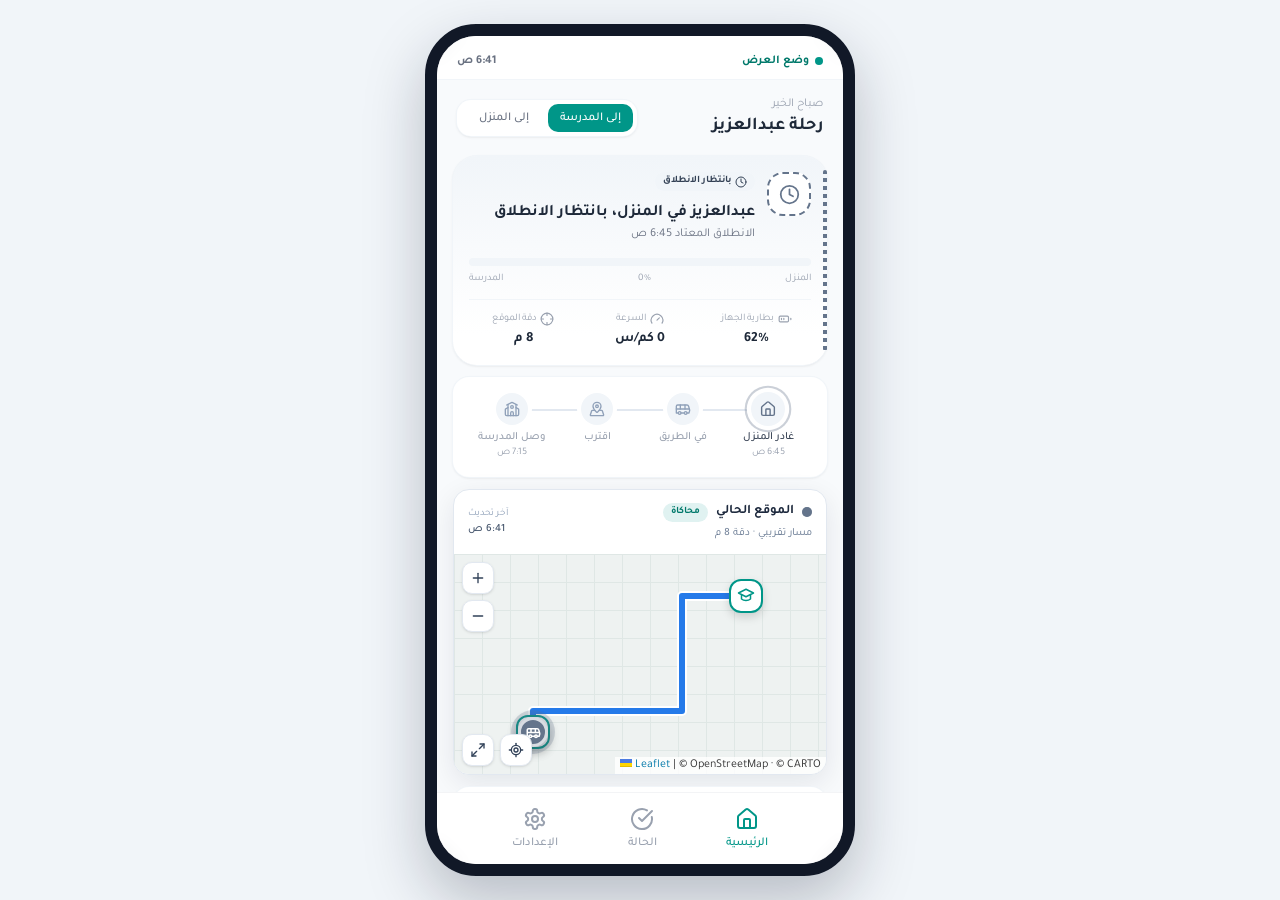
==== commit d1a373f0: "Update child arrival tracking app build Co-Authored-By: Claude Opus 5.5 <noreply@anthropic.com> Clau" ====
--- a/child-tracking/index.html
+++ b/child-tracking/index.html
@@ -19,8 +19,8 @@
       }
     </style>
     <!-- figma:head-end -->
-    <script type="module" crossorigin src="./assets/index-BlGsUlw8.js"></script>
-    <link rel="stylesheet" crossorigin href="./assets/index-B9W_IuPc.css">
+    <script type="module" crossorigin src="./assets/index-TcetWIZ0.js"></script>
+    <link rel="stylesheet" crossorigin href="./assets/index-BkbIrBw5.css">
   </head>
   <body>
     <!-- figma:body-start -->
--- a/child-tracking/assets/index-BkbIrBw5.css
+++ b/child-tracking/assets/index-BkbIrBw5.css
@@ -0,0 +1 @@
+@import"https://fonts.googleapis.com/css2?family=Tajawal:wght@400;500;700;800&display=swap";.leaflet-pane,.leaflet-tile,.leaflet-marker-icon,.leaflet-marker-shadow,.leaflet-tile-container,.leaflet-pane>svg,.leaflet-pane>canvas,.leaflet-zoom-box,.leaflet-image-layer,.leaflet-layer{position:absolute;left:0;top:0}.leaflet-container{overflow:hidden}.leaflet-tile,.leaflet-marker-icon,.leaflet-marker-shadow{-webkit-user-select:none;-moz-user-select:none;user-select:none;-webkit-user-drag:none}.leaflet-tile::selection{background:transparent}.leaflet-safari .leaflet-tile{image-rendering:-webkit-optimize-contrast}.leaflet-safari .leaflet-tile-container{width:1600px;height:1600px;-webkit-transform-origin:0 0}.leaflet-marker-icon,.leaflet-marker-shadow{display:block}.leaflet-container .leaflet-overlay-pane svg{max-width:none!important;max-height:none!important}.leaflet-container .leaflet-marker-pane img,.leaflet-container .leaflet-shadow-pane img,.leaflet-container .leaflet-tile-pane img,.leaflet-container img.leaflet-image-layer,.leaflet-container .leaflet-tile{max-width:none!important;max-height:none!important;width:auto;padding:0}.leaflet-container img.leaflet-tile{mix-blend-mode:plus-lighter}.leaflet-container.leaflet-touch-zoom{-ms-touch-action:pan-x pan-y;touch-action:pan-x pan-y}.leaflet-container.leaflet-touch-drag{-ms-touch-action:pinch-zoom;touch-action:none;touch-action:pinch-zoom}.leaflet-container.leaflet-touch-drag.leaflet-touch-zoom{-ms-touch-action:none;touch-action:none}.leaflet-container{-webkit-tap-highlight-color:transparent}.leaflet-container a{-webkit-tap-highlight-color:rgba(51,181,229,.4)}.leaflet-tile{filter:inherit;visibility:hidden}.leaflet-tile-loaded{visibility:inherit}.leaflet-zoom-box{width:0;height:0;-moz-box-sizing:border-box;box-sizing:border-box;z-index:800}.leaflet-overlay-pane svg{-moz-user-select:none}.leaflet-pane{z-index:400}.leaflet-tile-pane{z-index:200}.leaflet-overlay-pane{z-index:400}.leaflet-shadow-pane{z-index:500}.leaflet-marker-pane{z-index:600}.leaflet-tooltip-pane{z-index:650}.leaflet-popup-pane{z-index:700}.leaflet-map-pane canvas{z-index:100}.leaflet-map-pane svg{z-index:200}.leaflet-vml-shape{width:1px;height:1px}.lvml{behavior:url(#default#VML);display:inline-block;position:absolute}.leaflet-control{position:relative;z-index:800;pointer-events:visiblePainted;pointer-events:auto}.leaflet-top,.leaflet-bottom{position:absolute;z-index:1000;pointer-events:none}.leaflet-top{top:0}.leaflet-right{right:0}.leaflet-bottom{bottom:0}.leaflet-left{left:0}.leaflet-control{float:left;clear:both}.leaflet-right .leaflet-control{float:right}.leaflet-top .leaflet-control{margin-top:10px}.leaflet-bottom .leaflet-control{margin-bottom:10px}.leaflet-left .leaflet-control{margin-left:10px}.leaflet-right .leaflet-control{margin-right:10px}.leaflet-fade-anim .leaflet-popup{opacity:0;-webkit-transition:opacity .2s linear;-moz-transition:opacity .2s linear;transition:opacity .2s linear}.leaflet-fade-anim .leaflet-map-pane .leaflet-popup{opacity:1}.leaflet-zoom-animated{-webkit-transform-origin:0 0;-ms-transform-origin:0 0;transform-origin:0 0}svg.leaflet-zoom-animated{will-change:transform}.leaflet-zoom-anim .leaflet-zoom-animated{-webkit-transition:-webkit-transform .25s cubic-bezier(0,0,.25,1);-moz-transition:-moz-transform .25s cubic-bezier(0,0,.25,1);transition:transform .25s cubic-bezier(0,0,.25,1)}.leaflet-zoom-anim .leaflet-tile,.leaflet-pan-anim .leaflet-tile{-webkit-transition:none;-moz-transition:none;transition:none}.leaflet-zoom-anim .leaflet-zoom-hide{visibility:hidden}.leaflet-interactive{cursor:pointer}.leaflet-grab{cursor:-webkit-grab;cursor:-moz-grab;cursor:grab}.leaflet-crosshair,.leaflet-crosshair .leaflet-interactive{cursor:crosshair}.leaflet-popup-pane,.leaflet-control{cursor:auto}.leaflet-dragging .leaflet-grab,.leaflet-dragging .leaflet-grab .leaflet-interactive,.leaflet-dragging .leaflet-marker-draggable{cursor:move;cursor:-webkit-grabbing;cursor:-moz-grabbing;cursor:grabbing}.leaflet-marker-icon,.leaflet-marker-shadow,.leaflet-image-layer,.leaflet-pane>svg path,.leaflet-tile-container{pointer-events:none}.leaflet-marker-icon.leaflet-interactive,.leaflet-image-layer.leaflet-interactive,.leaflet-pane>svg path.leaflet-interactive,svg.leaflet-image-layer.leaflet-interactive path{pointer-events:visiblePainted;pointer-events:auto}.leaflet-container{background:#ddd;outline-offset:1px}.leaflet-container a{color:#0078a8}.leaflet-zoom-box{border:2px dotted #38f;background:#ffffff80}.leaflet-container{font-family:Helvetica Neue,Arial,Helvetica,sans-serif;font-size:12px;font-size:.75rem;line-height:1.5}.leaflet-bar{box-shadow:0 1px 5px #000000a6;border-radius:4px}.leaflet-bar a{background-color:#fff;border-bottom:1px solid #ccc;width:26px;height:26px;line-height:26px;display:block;text-align:center;text-decoration:none;color:#000}.leaflet-bar a,.leaflet-control-layers-toggle{background-position:50% 50%;background-repeat:no-repeat;display:block}.leaflet-bar a:hover,.leaflet-bar a:focus{background-color:#f4f4f4}.leaflet-bar a:first-child{border-top-left-radius:4px;border-top-right-radius:4px}.leaflet-bar a:last-child{border-bottom-left-radius:4px;border-bottom-right-radius:4px;border-bottom:none}.leaflet-bar a.leaflet-disabled{cursor:default;background-color:#f4f4f4;color:#bbb}.leaflet-touch .leaflet-bar a{width:30px;height:30px;line-height:30px}.leaflet-touch .leaflet-bar a:first-child{border-top-left-radius:2px;border-top-right-radius:2px}.leaflet-touch .leaflet-bar a:last-child{border-bottom-left-radius:2px;border-bottom-right-radius:2px}.leaflet-control-zoom-in,.leaflet-control-zoom-out{font:700 18px Lucida Console,Monaco,monospace;text-indent:1px}.leaflet-touch .leaflet-control-zoom-in,.leaflet-touch .leaflet-control-zoom-out{font-size:22px}.leaflet-control-layers{box-shadow:0 1px 5px #0006;background:#fff;border-radius:5px}.leaflet-control-layers-toggle{background-image:url([data-uri]);width:36px;height:36px}.leaflet-retina .leaflet-control-layers-toggle{background-image:url([data-uri]);background-size:26px 26px}.leaflet-touch .leaflet-control-layers-toggle{width:44px;height:44px}.leaflet-control-layers .leaflet-control-layers-list,.leaflet-control-layers-expanded .leaflet-control-layers-toggle{display:none}.leaflet-control-layers-expanded .leaflet-control-layers-list{display:block;position:relative}.leaflet-control-layers-expanded{padding:6px 10px 6px 6px;color:#333;background:#fff}.leaflet-control-layers-scrollbar{overflow-y:scroll;overflow-x:hidden;padding-right:5px}.leaflet-control-layers-selector{margin-top:2px;position:relative;top:1px}.leaflet-control-layers label{display:block;font-size:13px;font-size:1.08333em}.leaflet-control-layers-separator{height:0;border-top:1px solid #ddd;margin:5px -10px 5px -6px}.leaflet-default-icon-path{background-image:url([data-uri])}.leaflet-container .leaflet-control-attribution{background:#fff;background:#fffc;margin:0}.leaflet-control-attribution,.leaflet-control-scale-line{padding:0 5px;color:#333;line-height:1.4}.leaflet-control-attribution a{text-decoration:none}.leaflet-control-attribution a:hover,.leaflet-control-attribution a:focus{text-decoration:underline}.leaflet-attribution-flag{display:inline!important;vertical-align:baseline!important;width:1em;height:.6669em}.leaflet-left .leaflet-control-scale{margin-left:5px}.leaflet-bottom .leaflet-control-scale{margin-bottom:5px}.leaflet-control-scale-line{border:2px solid #777;border-top:none;line-height:1.1;padding:2px 5px 1px;white-space:nowrap;-moz-box-sizing:border-box;box-sizing:border-box;background:#fffc;text-shadow:1px 1px #fff}.leaflet-control-scale-line:not(:first-child){border-top:2px solid #777;border-bottom:none;margin-top:-2px}.leaflet-control-scale-line:not(:first-child):not(:last-child){border-bottom:2px solid #777}.leaflet-touch .leaflet-control-attribution,.leaflet-touch .leaflet-control-layers,.leaflet-touch .leaflet-bar{box-shadow:none}.leaflet-touch .leaflet-control-layers,.leaflet-touch .leaflet-bar{border:2px solid rgba(0,0,0,.2);background-clip:padding-box}.leaflet-popup{position:absolute;text-align:center;margin-bottom:20px}.leaflet-popup-content-wrapper{padding:1px;text-align:left;border-radius:12px}.leaflet-popup-content{margin:13px 24px 13px 20px;line-height:1.3;font-size:13px;font-size:1.08333em;min-height:1px}.leaflet-popup-content p{margin:1.3em 0}.leaflet-popup-tip-container{width:40px;height:20px;position:absolute;left:50%;margin-top:-1px;margin-left:-20px;overflow:hidden;pointer-events:none}.leaflet-popup-tip{width:17px;height:17px;padding:1px;margin:-10px auto 0;pointer-events:auto;-webkit-transform:rotate(45deg);-moz-transform:rotate(45deg);-ms-transform:rotate(45deg);transform:rotate(45deg)}.leaflet-popup-content-wrapper,.leaflet-popup-tip{background:#fff;color:#333;box-shadow:0 3px 14px #0006}.leaflet-container a.leaflet-popup-close-button{position:absolute;top:0;right:0;border:none;text-align:center;width:24px;height:24px;font:16px/24px Tahoma,Verdana,sans-serif;color:#757575;text-decoration:none;background:transparent}.leaflet-container a.leaflet-popup-close-button:hover,.leaflet-container a.leaflet-popup-close-button:focus{color:#585858}.leaflet-popup-scrolled{overflow:auto}.leaflet-oldie .leaflet-popup-content-wrapper{-ms-zoom:1}.leaflet-oldie .leaflet-popup-tip{width:24px;margin:0 auto;-ms-filter:"progid:DXImageTransform.Microsoft.Matrix(M11=0.70710678, M12=0.70710678, M21=-0.70710678, M22=0.70710678)";filter:progid:DXImageTransform.Microsoft.Matrix(M11=.70710678,M12=.70710678,M21=-.70710678,M22=.70710678)}.leaflet-oldie .leaflet-control-zoom,.leaflet-oldie .leaflet-control-layers,.leaflet-oldie .leaflet-popup-content-wrapper,.leaflet-oldie .leaflet-popup-tip{border:1px solid #999}.leaflet-div-icon{background:#fff;border:1px solid #666}.leaflet-tooltip{position:absolute;padding:6px;background-color:#fff;border:1px solid #fff;border-radius:3px;color:#222;white-space:nowrap;-webkit-user-select:none;-moz-user-select:none;-ms-user-select:none;user-select:none;pointer-events:none;box-shadow:0 1px 3px #0006}.leaflet-tooltip.leaflet-interactive{cursor:pointer;pointer-events:auto}.leaflet-tooltip-top:before,.leaflet-tooltip-bottom:before,.leaflet-tooltip-left:before,.leaflet-tooltip-right:before{position:absolute;pointer-events:none;border:6px solid transparent;background:transparent;content:""}.leaflet-tooltip-bottom{margin-top:6px}.leaflet-tooltip-top{margin-top:-6px}.leaflet-tooltip-bottom:before,.leaflet-tooltip-top:before{left:50%;margin-left:-6px}.leaflet-tooltip-top:before{bottom:0;margin-bottom:-12px;border-top-color:#fff}.leaflet-tooltip-bottom:before{top:0;margin-top:-12px;margin-left:-6px;border-bottom-color:#fff}.leaflet-tooltip-left{margin-left:-6px}.leaflet-tooltip-right{margin-left:6px}.leaflet-tooltip-left:before,.leaflet-tooltip-right:before{top:50%;margin-top:-6px}.leaflet-tooltip-left:before{right:0;margin-right:-12px;border-left-color:#fff}.leaflet-tooltip-right:before{left:0;margin-left:-12px;border-right-color:#fff}@media print{.leaflet-control{-webkit-print-color-adjust:exact;print-color-adjust:exact}}/*! tailwindcss v4.1.12 | MIT License | https://tailwindcss.com */@layer properties{@supports (((-webkit-hyphens:none)) and (not (margin-trim:inline))) or ((-moz-orient:inline) and (not (color:rgb(from red r g b)))){*,:before,:after,::backdrop{--tw-translate-x:0;--tw-translate-y:0;--tw-translate-z:0;--tw-rotate-x:initial;--tw-rotate-y:initial;--tw-rotate-z:initial;--tw-skew-x:initial;--tw-skew-y:initial;--tw-space-y-reverse:0;--tw-space-x-reverse:0;--tw-border-style:solid;--tw-gradient-position:initial;--tw-gradient-from:#0000;--tw-gradient-via:#0000;--tw-gradient-to:#0000;--tw-gradient-stops:initial;--tw-gradient-via-stops:initial;--tw-gradient-from-position:0%;--tw-gradient-via-position:50%;--tw-gradient-to-position:100%;--tw-leading:initial;--tw-font-weight:initial;--tw-tracking:initial;--tw-ordinal:initial;--tw-slashed-zero:initial;--tw-numeric-figure:initial;--tw-numeric-spacing:initial;--tw-numeric-fraction:initial;--tw-shadow:0 0 #0000;--tw-shadow-color:initial;--tw-shadow-alpha:100%;--tw-inset-shadow:0 0 #0000;--tw-inset-shadow-color:initial;--tw-inset-shadow-alpha:100%;--tw-ring-color:initial;--tw-ring-shadow:0 0 #0000;--tw-inset-ring-color:initial;--tw-inset-ring-shadow:0 0 #0000;--tw-ring-inset:initial;--tw-ring-offset-width:0px;--tw-ring-offset-color:#fff;--tw-ring-offset-shadow:0 0 #0000;--tw-outline-style:solid;--tw-backdrop-blur:initial;--tw-backdrop-brightness:initial;--tw-backdrop-contrast:initial;--tw-backdrop-grayscale:initial;--tw-backdrop-hue-rotate:initial;--tw-backdrop-invert:initial;--tw-backdrop-opacity:initial;--tw-backdrop-saturate:initial;--tw-backdrop-sepia:initial;--tw-duration:initial;--tw-ease:initial;--tw-content:"";--tw-scale-x:1;--tw-scale-y:1;--tw-scale-z:1;--tw-animation-delay:0s;--tw-animation-direction:normal;--tw-animation-duration:initial;--tw-animation-fill-mode:none;--tw-animation-iteration-count:1;--tw-enter-blur:0;--tw-enter-opacity:1;--tw-enter-rotate:0;--tw-enter-scale:1;--tw-enter-translate-x:0;--tw-enter-translate-y:0;--tw-exit-blur:0;--tw-exit-opacity:1;--tw-exit-rotate:0;--tw-exit-scale:1;--tw-exit-translate-x:0;--tw-exit-translate-y:0}}}@layer theme{:root,:host{--font-sans:ui-sans-serif,system-ui,sans-serif,"Apple Color Emoji","Segoe UI Emoji","Segoe UI Symbol","Noto Color Emoji";--font-mono:ui-monospace,SFMono-Regular,Menlo,Monaco,Consolas,"Liberation Mono","Courier New",monospace;--color-red-50:oklch(97.1% .013 17.38);--color-red-200:oklch(88.5% .062 18.334);--color-red-500:oklch(63.7% .237 25.331);--color-red-700:oklch(50.5% .213 27.518);--color-orange-50:oklch(98% .016 73.684);--color-orange-700:oklch(55.3% .195 38.402);--color-amber-200:oklch(92.4% .12 95.746);--color-amber-800:oklch(47.3% .137 46.201);--color-emerald-50:oklch(97.9% .021 166.113);--color-emerald-800:oklch(43.2% .095 166.913);--color-slate-50:oklch(98.4% .003 247.858);--color-slate-100:oklch(96.8% .007 247.896);--color-slate-200:oklch(92.9% .013 255.508);--color-slate-300:oklch(86.9% .022 252.894);--color-slate-400:oklch(70.4% .04 256.788);--color-slate-500:oklch(55.4% .046 257.417);--color-slate-600:oklch(44.6% .043 257.281);--color-slate-700:oklch(37.2% .044 257.287);--color-slate-800:oklch(27.9% .041 260.031);--color-gray-100:oklch(96.7% .003 264.542);--color-gray-400:oklch(70.7% .022 261.325);--color-gray-500:oklch(55.1% .027 264.364);--color-gray-600:oklch(44.6% .03 256.802);--color-gray-700:oklch(37.3% .034 259.733);--color-gray-800:oklch(27.8% .033 256.848);--color-black:#000;--color-white:#fff;--spacing:.25rem;--container-sm:24rem;--container-lg:32rem;--text-xs:.75rem;--text-xs--line-height:calc(1/.75);--text-sm:.875rem;--text-sm--line-height:calc(1.25/.875);--text-base:1rem;--text-base--line-height: 1.5 ;--text-lg:1.125rem;--text-lg--line-height:calc(1.75/1.125);--text-xl:1.25rem;--text-xl--line-height:calc(1.75/1.25);--text-2xl:1.5rem;--font-weight-normal:400;--font-weight-medium:500;--font-weight-semibold:600;--font-weight-bold:700;--tracking-tight:-.025em;--tracking-widest:.1em;--leading-tight:1.25;--leading-snug:1.375;--leading-relaxed:1.625;--radius-xs:.125rem;--radius-2xl:1rem;--radius-3xl:1.5rem;--ease-in-out:cubic-bezier(.4,0,.2,1);--animate-spin:spin 1s linear infinite;--animate-ping:ping 1s cubic-bezier(0,0,.2,1)infinite;--animate-pulse:pulse 2s cubic-bezier(.4,0,.6,1)infinite;--aspect-video:16/9;--default-transition-duration:.15s;--default-transition-timing-function:cubic-bezier(.4,0,.2,1);--default-font-family:var(--font-sans);--default-mono-font-family:var(--font-mono);--color-border:var(--border)}}@layer base{*,:after,:before,::backdrop{box-sizing:border-box;border:0 solid;margin:0;padding:0}::file-selector-button{box-sizing:border-box;border:0 solid;margin:0;padding:0}html,:host{-webkit-text-size-adjust:100%;-moz-tab-size:4;tab-size:4;line-height:1.5;font-family:var(--default-font-family,ui-sans-serif,system-ui,sans-serif,"Apple Color Emoji","Segoe UI Emoji","Segoe UI Symbol","Noto Color Emoji");font-feature-settings:var(--default-font-feature-settings,normal);font-variation-settings:var(--default-font-variation-settings,normal);-webkit-tap-highlight-color:transparent}hr{height:0;color:inherit;border-top-width:1px}abbr:where([title]){-webkit-text-decoration:underline dotted;text-decoration:underline dotted}h1,h2,h3,h4,h5,h6{font-size:inherit;font-weight:inherit}a{color:inherit;-webkit-text-decoration:inherit;text-decoration:inherit}b,strong{font-weight:bolder}code,kbd,samp,pre{font-family:var(--default-mono-font-family,ui-monospace,SFMono-Regular,Menlo,Monaco,Consolas,"Liberation Mono","Courier New",monospace);font-feature-settings:var(--default-mono-font-feature-settings,normal);font-variation-settings:var(--default-mono-font-variation-settings,normal);font-size:1em}small{font-size:80%}sub,sup{vertical-align:baseline;font-size:75%;line-height:0;position:relative}sub{bottom:-.25em}sup{top:-.5em}table{text-indent:0;border-color:inherit;border-collapse:collapse}:-moz-focusring{outline:auto}progress{vertical-align:baseline}summary{display:list-item}ol,ul,menu{list-style:none}img,svg,video,canvas,audio,iframe,embed,object{vertical-align:middle;display:block}img,video{max-width:100%;height:auto}button,input,select,optgroup,textarea{font:inherit;font-feature-settings:inherit;font-variation-settings:inherit;letter-spacing:inherit;color:inherit;opacity:1;background-color:#0000;border-radius:0}::file-selector-button{font:inherit;font-feature-settings:inherit;font-variation-settings:inherit;letter-spacing:inherit;color:inherit;opacity:1;background-color:#0000;border-radius:0}:where(select:is([multiple],[size])) optgroup{font-weight:bolder}:where(select:is([multiple],[size])) optgroup option{padding-inline-start:20px}::file-selector-button{margin-inline-end:4px}::placeholder{opacity:1}@supports (not ((-webkit-appearance:-apple-pay-button))) or (contain-intrinsic-size:1px){::placeholder{color:currentColor}@supports (color:color-mix(in lab,red,red)){::placeholder{color:color-mix(in oklab,currentcolor 50%,transparent)}}}textarea{resize:vertical}::-webkit-search-decoration{-webkit-appearance:none}::-webkit-date-and-time-value{min-height:1lh;text-align:inherit}::-webkit-datetime-edit{display:inline-flex}::-webkit-datetime-edit-fields-wrapper{padding:0}::-webkit-datetime-edit{padding-block:0}::-webkit-datetime-edit-year-field{padding-block:0}::-webkit-datetime-edit-month-field{padding-block:0}::-webkit-datetime-edit-day-field{padding-block:0}::-webkit-datetime-edit-hour-field{padding-block:0}::-webkit-datetime-edit-minute-field{padding-block:0}::-webkit-datetime-edit-second-field{padding-block:0}::-webkit-datetime-edit-millisecond-field{padding-block:0}::-webkit-datetime-edit-meridiem-field{padding-block:0}::-webkit-calendar-picker-indicator{line-height:1}:-moz-ui-invalid{box-shadow:none}button,input:where([type=button],[type=reset],[type=submit]){-webkit-appearance:button;-moz-appearance:button;appearance:button}::file-selector-button{-webkit-appearance:button;-moz-appearance:button;appearance:button}::-webkit-inner-spin-button{height:auto}::-webkit-outer-spin-button{height:auto}[hidden]:where(:not([hidden=until-found])){display:none!important}*{border-color:var(--border);outline-color:var(--ring)}@supports (color:color-mix(in lab,red,red)){*{outline-color:color-mix(in oklab,var(--ring)50%,transparent)}}body{background-color:var(--background);color:var(--foreground)}html{font-size:var(--font-size)}h1{font-size:var(--text-2xl);font-weight:var(--font-weight-medium);line-height:1.5}h2{font-size:var(--text-xl);font-weight:var(--font-weight-medium);line-height:1.5}h3{font-size:var(--text-lg);font-weight:var(--font-weight-medium);line-height:1.5}h4,label,button{font-size:var(--text-base);font-weight:var(--font-weight-medium);line-height:1.5}input{font-size:var(--text-base);font-weight:var(--font-weight-normal);line-height:1.5}}@layer components;@layer utilities{.\@container\/card-header{container:card-header/inline-size}.pointer-events-none{pointer-events:none}.invisible{visibility:hidden}.sr-only{clip:rect(0,0,0,0);white-space:nowrap;border-width:0;width:1px;height:1px;margin:-1px;padding:0;position:absolute;overflow:hidden}.absolute{position:absolute}.fixed{position:fixed}.relative{position:relative}.inset-0{inset:calc(var(--spacing)*0)}.inset-x-0{inset-inline:calc(var(--spacing)*0)}.inset-x-2{inset-inline:calc(var(--spacing)*2)}.inset-y-0{inset-block:calc(var(--spacing)*0)}.-top-1{top:calc(var(--spacing)*-1)}.-top-12{top:calc(var(--spacing)*-12)}.top-0{top:calc(var(--spacing)*0)}.top-0\.5{top:calc(var(--spacing)*.5)}.top-1\.5{top:calc(var(--spacing)*1.5)}.top-1\/2{top:50%}.top-2{top:calc(var(--spacing)*2)}.top-3\.5{top:calc(var(--spacing)*3.5)}.top-4{top:calc(var(--spacing)*4)}.top-\[1px\]{top:1px}.top-\[50\%\]{top:50%}.top-\[60\%\]{top:60%}.top-full{top:100%}.-right-1{right:calc(var(--spacing)*-1)}.-right-12{right:calc(var(--spacing)*-12)}.right-0{right:calc(var(--spacing)*0)}.right-1{right:calc(var(--spacing)*1)}.right-2{right:calc(var(--spacing)*2)}.right-3{right:calc(var(--spacing)*3)}.right-4{right:calc(var(--spacing)*4)}.-bottom-12{bottom:calc(var(--spacing)*-12)}.bottom-0{bottom:calc(var(--spacing)*0)}.bottom-2{bottom:calc(var(--spacing)*2)}.-left-12{left:calc(var(--spacing)*-12)}.left-0{left:calc(var(--spacing)*0)}.left-0\.5{left:calc(var(--spacing)*.5)}.left-1{left:calc(var(--spacing)*1)}.left-1\/2{left:50%}.left-2{left:calc(var(--spacing)*2)}.left-\[22px\]{left:22px}.left-\[50\%\]{left:50%}.isolate{isolation:isolate}.z-10{z-index:10}.z-20{z-index:20}.z-50{z-index:50}.z-\[1\]{z-index:1}.z-\[500\]{z-index:500}.z-\[1000\]{z-index:1000}.col-start-2{grid-column-start:2}.row-span-2{grid-row:span 2/span 2}.row-start-1{grid-row-start:1}.-mx-1{margin-inline:calc(var(--spacing)*-1)}.mx-2{margin-inline:calc(var(--spacing)*2)}.mx-3\.5{margin-inline:calc(var(--spacing)*3.5)}.mx-4{margin-inline:calc(var(--spacing)*4)}.mx-auto{margin-inline:auto}.my-0\.5{margin-block:calc(var(--spacing)*.5)}.my-1{margin-block:calc(var(--spacing)*1)}.-mt-4{margin-top:calc(var(--spacing)*-4)}.mt-0\.5{margin-top:calc(var(--spacing)*.5)}.mt-1{margin-top:calc(var(--spacing)*1)}.mt-1\.5{margin-top:calc(var(--spacing)*1.5)}.mt-2{margin-top:calc(var(--spacing)*2)}.mt-3{margin-top:calc(var(--spacing)*3)}.mt-4{margin-top:calc(var(--spacing)*4)}.mt-5{margin-top:calc(var(--spacing)*5)}.mt-6{margin-top:calc(var(--spacing)*6)}.mt-auto{margin-top:auto}.mb-1{margin-bottom:calc(var(--spacing)*1)}.mb-2{margin-bottom:calc(var(--spacing)*2)}.-ml-4{margin-left:calc(var(--spacing)*-4)}.ml-1{margin-left:calc(var(--spacing)*1)}.ml-auto{margin-left:auto}.line-clamp-1{-webkit-line-clamp:1;-webkit-box-orient:vertical;display:-webkit-box;overflow:hidden}.block{display:block}.flex{display:flex}.grid{display:grid}.hidden{display:none}.inline-block{display:inline-block}.inline-flex{display:inline-flex}.table{display:table}.table-caption{display:table-caption}.table-cell{display:table-cell}.table-row{display:table-row}.field-sizing-content{field-sizing:content}.aspect-square{aspect-ratio:1}.aspect-video{aspect-ratio:var(--aspect-video)}.size-2{width:calc(var(--spacing)*2);height:calc(var(--spacing)*2)}.size-2\.5{width:calc(var(--spacing)*2.5);height:calc(var(--spacing)*2.5)}.size-3{width:calc(var(--spacing)*3);height:calc(var(--spacing)*3)}.size-3\.5{width:calc(var(--spacing)*3.5);height:calc(var(--spacing)*3.5)}.size-4{width:calc(var(--spacing)*4);height:calc(var(--spacing)*4)}.size-7{width:calc(var(--spacing)*7);height:calc(var(--spacing)*7)}.size-8{width:calc(var(--spacing)*8);height:calc(var(--spacing)*8)}.size-9{width:calc(var(--spacing)*9);height:calc(var(--spacing)*9)}.size-10{width:calc(var(--spacing)*10);height:calc(var(--spacing)*10)}.size-full{width:100%;height:100%}.h-0\.5{height:calc(var(--spacing)*.5)}.h-1\.5{height:calc(var(--spacing)*1.5)}.h-2{height:calc(var(--spacing)*2)}.h-2\.5{height:calc(var(--spacing)*2.5)}.h-3{height:calc(var(--spacing)*3)}.h-3\.5{height:calc(var(--spacing)*3.5)}.h-4{height:calc(var(--spacing)*4)}.h-5{height:calc(var(--spacing)*5)}.h-6{height:calc(var(--spacing)*6)}.h-7{height:calc(var(--spacing)*7)}.h-8{height:calc(var(--spacing)*8)}.h-9{height:calc(var(--spacing)*9)}.h-10{height:calc(var(--spacing)*10)}.h-12{height:calc(var(--spacing)*12)}.h-\[1\.15rem\]{height:1.15rem}.h-\[220px\]{height:220px}.h-\[420px\]{height:420px}.h-\[calc\(100\%-1px\)\]{height:calc(100% - 1px)}.h-\[var\(--radix-navigation-menu-viewport-height\)\]{height:var(--radix-navigation-menu-viewport-height)}.h-\[var\(--radix-select-trigger-height\)\]{height:var(--radix-select-trigger-height)}.h-auto{height:auto}.h-full{height:100%}.h-px{height:1px}.h-svh{height:100svh}.max-h-\(--radix-context-menu-content-available-height\){max-height:var(--radix-context-menu-content-available-height)}.max-h-\(--radix-dropdown-menu-content-available-height\){max-height:var(--radix-dropdown-menu-content-available-height)}.max-h-\(--radix-select-content-available-height\){max-height:var(--radix-select-content-available-height)}.max-h-\[300px\]{max-height:300px}.min-h-0{min-height:calc(var(--spacing)*0)}.min-h-4{min-height:calc(var(--spacing)*4)}.min-h-16{min-height:calc(var(--spacing)*16)}.min-h-full{min-height:100%}.min-h-svh{min-height:100svh}.w-\(--sidebar-width\){width:var(--sidebar-width)}.w-0{width:calc(var(--spacing)*0)}.w-1{width:calc(var(--spacing)*1)}.w-2{width:calc(var(--spacing)*2)}.w-2\.5{width:calc(var(--spacing)*2.5)}.w-3{width:calc(var(--spacing)*3)}.w-3\.5{width:calc(var(--spacing)*3.5)}.w-3\/4{width:75%}.w-4{width:calc(var(--spacing)*4)}.w-5{width:calc(var(--spacing)*5)}.w-6{width:calc(var(--spacing)*6)}.w-7{width:calc(var(--spacing)*7)}.w-8{width:calc(var(--spacing)*8)}.w-9{width:calc(var(--spacing)*9)}.w-10{width:calc(var(--spacing)*10)}.w-11{width:calc(var(--spacing)*11)}.w-24{width:calc(var(--spacing)*24)}.w-32{width:calc(var(--spacing)*32)}.w-64{width:calc(var(--spacing)*64)}.w-72{width:calc(var(--spacing)*72)}.w-\[100px\]{width:100px}.w-auto{width:auto}.w-fit{width:fit-content}.w-full{width:100%}.w-max{width:max-content}.w-px{width:1px}.max-w-\(--skeleton-width\){max-width:var(--skeleton-width)}.max-w-\[calc\(100\%-2rem\)\]{max-width:calc(100% - 2rem)}.max-w-max{max-width:max-content}.min-w-0{min-width:calc(var(--spacing)*0)}.min-w-5{min-width:calc(var(--spacing)*5)}.min-w-8{min-width:calc(var(--spacing)*8)}.min-w-9{min-width:calc(var(--spacing)*9)}.min-w-10{min-width:calc(var(--spacing)*10)}.min-w-\[8rem\]{min-width:8rem}.min-w-\[12rem\]{min-width:12rem}.min-w-\[var\(--radix-select-trigger-width\)\]{min-width:var(--radix-select-trigger-width)}.flex-1{flex:1}.flex-shrink-0,.shrink-0{flex-shrink:0}.grow{flex-grow:1}.grow-0{flex-grow:0}.basis-full{flex-basis:100%}.caption-bottom{caption-side:bottom}.border-collapse{border-collapse:collapse}.origin-\(--radix-context-menu-content-transform-origin\){transform-origin:var(--radix-context-menu-content-transform-origin)}.origin-\(--radix-dropdown-menu-content-transform-origin\){transform-origin:var(--radix-dropdown-menu-content-transform-origin)}.origin-\(--radix-hover-card-content-transform-origin\){transform-origin:var(--radix-hover-card-content-transform-origin)}.origin-\(--radix-menubar-content-transform-origin\){transform-origin:var(--radix-menubar-content-transform-origin)}.origin-\(--radix-popover-content-transform-origin\){transform-origin:var(--radix-popover-content-transform-origin)}.origin-\(--radix-select-content-transform-origin\){transform-origin:var(--radix-select-content-transform-origin)}.origin-\(--radix-tooltip-content-transform-origin\){transform-origin:var(--radix-tooltip-content-transform-origin)}.-translate-x-1\/2{--tw-translate-x: -50% ;translate:var(--tw-translate-x)var(--tw-translate-y)}.-translate-x-px{--tw-translate-x:-1px;translate:var(--tw-translate-x)var(--tw-translate-y)}.translate-x-\[-50\%\]{--tw-translate-x:-50%;translate:var(--tw-translate-x)var(--tw-translate-y)}.translate-x-px{--tw-translate-x:1px;translate:var(--tw-translate-x)var(--tw-translate-y)}.-translate-y-1\/2{--tw-translate-y: -50% ;translate:var(--tw-translate-x)var(--tw-translate-y)}.translate-y-0\.5{--tw-translate-y:calc(var(--spacing)*.5);translate:var(--tw-translate-x)var(--tw-translate-y)}.translate-y-\[-50\%\]{--tw-translate-y:-50%;translate:var(--tw-translate-x)var(--tw-translate-y)}.translate-y-\[calc\(-50\%_-_2px\)\]{--tw-translate-y: calc(-50% - 2px) ;translate:var(--tw-translate-x)var(--tw-translate-y)}.rotate-45{rotate:45deg}.rotate-90{rotate:90deg}.rotate-180{rotate:180deg}.transform{transform:var(--tw-rotate-x,)var(--tw-rotate-y,)var(--tw-rotate-z,)var(--tw-skew-x,)var(--tw-skew-y,)}.animate-caret-blink{animation:1.25s ease-out infinite caret-blink}.animate-in{animation:enter var(--tw-animation-duration,var(--tw-duration,.15s))var(--tw-ease,ease)var(--tw-animation-delay,0s)var(--tw-animation-iteration-count,1)var(--tw-animation-direction,normal)var(--tw-animation-fill-mode,none)}.animate-ping{animation:var(--animate-ping)}.animate-pulse{animation:var(--animate-pulse)}.animate-spin{animation:var(--animate-spin)}.cursor-default{cursor:default}.touch-none{touch-action:none}.resize-none{resize:none}.scroll-my-1{scroll-margin-block:calc(var(--spacing)*1)}.scroll-py-1{scroll-padding-block:calc(var(--spacing)*1)}.list-none{list-style-type:none}.auto-rows-min{grid-auto-rows:min-content}.grid-cols-2{grid-template-columns:repeat(2,minmax(0,1fr))}.grid-cols-3{grid-template-columns:repeat(3,minmax(0,1fr))}.grid-cols-\[0_1fr\]{grid-template-columns:0 1fr}.grid-rows-\[auto_auto\]{grid-template-rows:auto auto}.flex-col{flex-direction:column}.flex-col-reverse{flex-direction:column-reverse}.flex-row{flex-direction:row}.flex-wrap{flex-wrap:wrap}.place-items-center{place-items:center}.items-center{align-items:center}.items-end{align-items:flex-end}.items-start{align-items:flex-start}.items-stretch{align-items:stretch}.justify-around{justify-content:space-around}.justify-between{justify-content:space-between}.justify-center{justify-content:center}.justify-items-start{justify-items:start}.gap-0\.5{gap:calc(var(--spacing)*.5)}.gap-1{gap:calc(var(--spacing)*1)}.gap-1\.5{gap:calc(var(--spacing)*1.5)}.gap-2{gap:calc(var(--spacing)*2)}.gap-3{gap:calc(var(--spacing)*3)}.gap-4{gap:calc(var(--spacing)*4)}.gap-6{gap:calc(var(--spacing)*6)}:where(.space-y-2>:not(:last-child)){--tw-space-y-reverse:0;margin-block-start:calc(calc(var(--spacing)*2)*var(--tw-space-y-reverse));margin-block-end:calc(calc(var(--spacing)*2)*calc(1 - var(--tw-space-y-reverse)))}:where(.space-y-3>:not(:last-child)){--tw-space-y-reverse:0;margin-block-start:calc(calc(var(--spacing)*3)*var(--tw-space-y-reverse));margin-block-end:calc(calc(var(--spacing)*3)*calc(1 - var(--tw-space-y-reverse)))}:where(.space-x-1>:not(:last-child)){--tw-space-x-reverse:0;margin-inline-start:calc(calc(var(--spacing)*1)*var(--tw-space-x-reverse));margin-inline-end:calc(calc(var(--spacing)*1)*calc(1 - var(--tw-space-x-reverse)))}.gap-y-0\.5{row-gap:calc(var(--spacing)*.5)}.self-start{align-self:flex-start}.justify-self-end{justify-self:flex-end}.truncate{text-overflow:ellipsis;white-space:nowrap;overflow:hidden}.overflow-auto{overflow:auto}.overflow-hidden{overflow:hidden}.overflow-x-auto{overflow-x:auto}.overflow-x-hidden{overflow-x:hidden}.overflow-y-auto{overflow-y:auto}.rounded-2xl{border-radius:var(--radius-2xl)}.rounded-3xl{border-radius:var(--radius-3xl)}.rounded-\[2px\]{border-radius:2px}.rounded-\[4px\]{border-radius:4px}.rounded-\[inherit\]{border-radius:inherit}.rounded-full{border-radius:3.40282e38px}.rounded-lg{border-radius:var(--radius)}.rounded-md{border-radius:calc(var(--radius) - 2px)}.rounded-none{border-radius:0}.rounded-sm{border-radius:calc(var(--radius) - 4px)}.rounded-xl{border-radius:calc(var(--radius) + 4px)}.rounded-xs{border-radius:var(--radius-xs)}.rounded-tl-sm{border-top-left-radius:calc(var(--radius) - 4px)}.border{border-style:var(--tw-border-style);border-width:1px}.border-2{border-style:var(--tw-border-style);border-width:2px}.border-\[1\.5px\]{border-style:var(--tw-border-style);border-width:1.5px}.border-y{border-block-style:var(--tw-border-style);border-block-width:1px}.border-t{border-top-style:var(--tw-border-style);border-top-width:1px}.border-r{border-right-style:var(--tw-border-style);border-right-width:1px}.border-b{border-bottom-style:var(--tw-border-style);border-bottom-width:1px}.border-l{border-left-style:var(--tw-border-style);border-left-width:1px}.border-dashed{--tw-border-style:dashed;border-style:dashed}.border-\(--color-border\){border-color:var(--color-border)}.border-\[\#009688\]{border-color:#009688}.border-\[\#009688\]\/30{border-color:#0096884d}.border-amber-200{border-color:var(--color-amber-200)}.border-border\/50{border-color:var(--border)}@supports (color:color-mix(in lab,red,red)){.border-border\/50{border-color:color-mix(in oklab,var(--border)50%,transparent)}}.border-gray-100{border-color:var(--color-gray-100)}.border-input{border-color:var(--input)}.border-primary{border-color:var(--primary)}.border-red-200{border-color:var(--color-red-200)}.border-sidebar-border{border-color:var(--sidebar-border)}.border-slate-50{border-color:var(--color-slate-50)}.border-slate-100{border-color:var(--color-slate-100)}.border-slate-200{border-color:var(--color-slate-200)}.border-slate-300{border-color:var(--color-slate-300)}.border-transparent{border-color:#0000}.border-white{border-color:var(--color-white)}.border-white\/20{border-color:#fff3}@supports (color:color-mix(in lab,red,red)){.border-white\/20{border-color:color-mix(in oklab,var(--color-white)20%,transparent)}}.border-t-transparent{border-top-color:#0000}.border-l-transparent{border-left-color:#0000}.bg-\(--color-bg\){background-color:var(--color-bg)}.bg-\[\#009688\]{background-color:#009688}.bg-\[\#E0F2F1\]{background-color:#e0f2f1}.bg-\[\#F8FAFC\]{background-color:#f8fafc}.bg-accent{background-color:var(--accent)}.bg-background{background-color:var(--background)}.bg-black\/50{background-color:#00000080}@supports (color:color-mix(in lab,red,red)){.bg-black\/50{background-color:color-mix(in oklab,var(--color-black)50%,transparent)}}.bg-border{background-color:var(--border)}.bg-card{background-color:var(--card)}.bg-destructive{background-color:var(--destructive)}.bg-emerald-50{background-color:var(--color-emerald-50)}.bg-foreground{background-color:var(--foreground)}.bg-gray-100{background-color:var(--color-gray-100)}.bg-input-background{background-color:var(--input-background)}.bg-muted,.bg-muted\/50{background-color:var(--muted)}@supports (color:color-mix(in lab,red,red)){.bg-muted\/50{background-color:color-mix(in oklab,var(--muted)50%,transparent)}}.bg-orange-50{background-color:var(--color-orange-50)}.bg-popover{background-color:var(--popover)}.bg-primary,.bg-primary\/20{background-color:var(--primary)}@supports (color:color-mix(in lab,red,red)){.bg-primary\/20{background-color:color-mix(in oklab,var(--primary)20%,transparent)}}.bg-red-50{background-color:var(--color-red-50)}.bg-red-500{background-color:var(--color-red-500)}.bg-secondary{background-color:var(--secondary)}.bg-sidebar{background-color:var(--sidebar)}.bg-sidebar-border{background-color:var(--sidebar-border)}.bg-slate-50{background-color:var(--color-slate-50)}.bg-slate-100{background-color:var(--color-slate-100)}.bg-slate-200{background-color:var(--color-slate-200)}.bg-slate-300{background-color:var(--color-slate-300)}.bg-slate-700{background-color:var(--color-slate-700)}.bg-transparent{background-color:#0000}.bg-white{background-color:var(--color-white)}.bg-white\/20{background-color:#fff3}@supports (color:color-mix(in lab,red,red)){.bg-white\/20{background-color:color-mix(in oklab,var(--color-white)20%,transparent)}}.bg-white\/25{background-color:#ffffff40}@supports (color:color-mix(in lab,red,red)){.bg-white\/25{background-color:color-mix(in oklab,var(--color-white)25%,transparent)}}.bg-white\/90{background-color:#ffffffe6}@supports (color:color-mix(in lab,red,red)){.bg-white\/90{background-color:color-mix(in oklab,var(--color-white)90%,transparent)}}.bg-white\/95{background-color:#fffffff2}@supports (color:color-mix(in lab,red,red)){.bg-white\/95{background-color:color-mix(in oklab,var(--color-white)95%,transparent)}}.bg-gradient-to-r{--tw-gradient-position:to right in oklab;background-image:linear-gradient(var(--tw-gradient-stops))}.from-\[\#059669\]{--tw-gradient-from:#059669;--tw-gradient-stops:var(--tw-gradient-via-stops,var(--tw-gradient-position),var(--tw-gradient-from)var(--tw-gradient-from-position),var(--tw-gradient-to)var(--tw-gradient-to-position))}.to-\[\#047857\]{--tw-gradient-to:#047857;--tw-gradient-stops:var(--tw-gradient-via-stops,var(--tw-gradient-position),var(--tw-gradient-from)var(--tw-gradient-from-position),var(--tw-gradient-to)var(--tw-gradient-to-position))}.fill-current{fill:currentColor}.fill-primary{fill:var(--primary)}.p-0{padding:calc(var(--spacing)*0)}.p-1{padding:calc(var(--spacing)*1)}.p-2{padding:calc(var(--spacing)*2)}.p-3{padding:calc(var(--spacing)*3)}.p-3\.5{padding:calc(var(--spacing)*3.5)}.p-4{padding:calc(var(--spacing)*4)}.p-6{padding:calc(var(--spacing)*6)}.p-\[3px\]{padding:3px}.p-px{padding:1px}.px-1{padding-inline:calc(var(--spacing)*1)}.px-1\.5{padding-inline:calc(var(--spacing)*1.5)}.px-2{padding-inline:calc(var(--spacing)*2)}.px-2\.5{padding-inline:calc(var(--spacing)*2.5)}.px-3{padding-inline:calc(var(--spacing)*3)}.px-3\.5{padding-inline:calc(var(--spacing)*3.5)}.px-4{padding-inline:calc(var(--spacing)*4)}.px-5{padding-inline:calc(var(--spacing)*5)}.px-6{padding-inline:calc(var(--spacing)*6)}.px-10{padding-inline:calc(var(--spacing)*10)}.py-0\.5{padding-block:calc(var(--spacing)*.5)}.py-1{padding-block:calc(var(--spacing)*1)}.py-1\.5{padding-block:calc(var(--spacing)*1.5)}.py-2{padding-block:calc(var(--spacing)*2)}.py-2\.5{padding-block:calc(var(--spacing)*2.5)}.py-3{padding-block:calc(var(--spacing)*3)}.py-3\.5{padding-block:calc(var(--spacing)*3.5)}.py-4{padding-block:calc(var(--spacing)*4)}.py-6{padding-block:calc(var(--spacing)*6)}.pt-0{padding-top:calc(var(--spacing)*0)}.pt-1{padding-top:calc(var(--spacing)*1)}.pt-3{padding-top:calc(var(--spacing)*3)}.pt-4{padding-top:calc(var(--spacing)*4)}.pt-6{padding-top:calc(var(--spacing)*6)}.pr-2{padding-right:calc(var(--spacing)*2)}.pr-2\.5{padding-right:calc(var(--spacing)*2.5)}.pr-3{padding-right:calc(var(--spacing)*3)}.pr-4{padding-right:calc(var(--spacing)*4)}.pr-8{padding-right:calc(var(--spacing)*8)}.pb-3{padding-bottom:calc(var(--spacing)*3)}.pb-4{padding-bottom:calc(var(--spacing)*4)}.pb-6{padding-bottom:calc(var(--spacing)*6)}.pb-8{padding-bottom:calc(var(--spacing)*8)}.pl-1{padding-left:calc(var(--spacing)*1)}.pl-2{padding-left:calc(var(--spacing)*2)}.pl-4{padding-left:calc(var(--spacing)*4)}.pl-8{padding-left:calc(var(--spacing)*8)}.text-center{text-align:center}.text-left{text-align:left}.text-right{text-align:right}.align-middle{vertical-align:middle}.font-mono{font-family:var(--font-mono)}.text-base{font-size:var(--text-base);line-height:var(--tw-leading,var(--text-base--line-height))}.text-lg{font-size:var(--text-lg);line-height:var(--tw-leading,var(--text-lg--line-height))}.text-sm{font-size:var(--text-sm);line-height:var(--tw-leading,var(--text-sm--line-height))}.text-xl{font-size:var(--text-xl);line-height:var(--tw-leading,var(--text-xl--line-height))}.text-xs{font-size:var(--text-xs);line-height:var(--tw-leading,var(--text-xs--line-height))}.text-\[0\.8rem\]{font-size:.8rem}.text-\[10px\]{font-size:10px}.text-\[11px\]{font-size:11px}.text-\[13px\]{font-size:13px}.leading-none{--tw-leading:1;line-height:1}.leading-relaxed{--tw-leading:var(--leading-relaxed);line-height:var(--leading-relaxed)}.leading-snug{--tw-leading:var(--leading-snug);line-height:var(--leading-snug)}.leading-tight{--tw-leading:var(--leading-tight);line-height:var(--leading-tight)}.font-bold{--tw-font-weight:var(--font-weight-bold);font-weight:var(--font-weight-bold)}.font-medium{--tw-font-weight:var(--font-weight-medium);font-weight:var(--font-weight-medium)}.font-normal{--tw-font-weight:var(--font-weight-normal);font-weight:var(--font-weight-normal)}.font-semibold{--tw-font-weight:var(--font-weight-semibold);font-weight:var(--font-weight-semibold)}.tracking-tight{--tw-tracking:var(--tracking-tight);letter-spacing:var(--tracking-tight)}.tracking-widest{--tw-tracking:var(--tracking-widest);letter-spacing:var(--tracking-widest)}.text-balance{text-wrap:balance}.break-words{overflow-wrap:break-word}.whitespace-nowrap{white-space:nowrap}.text-\[\#00796B\]{color:#00796b}.text-\[\#009688\]{color:#009688}.text-accent-foreground{color:var(--accent-foreground)}.text-amber-800{color:var(--color-amber-800)}.text-card-foreground{color:var(--card-foreground)}.text-current{color:currentColor}.text-destructive{color:var(--destructive)}.text-emerald-800{color:var(--color-emerald-800)}.text-foreground{color:var(--foreground)}.text-gray-400{color:var(--color-gray-400)}.text-gray-500{color:var(--color-gray-500)}.text-gray-600{color:var(--color-gray-600)}.text-gray-700{color:var(--color-gray-700)}.text-gray-800{color:var(--color-gray-800)}.text-muted-foreground{color:var(--muted-foreground)}.text-orange-700{color:var(--color-orange-700)}.text-popover-foreground{color:var(--popover-foreground)}.text-primary{color:var(--primary)}.text-primary-foreground{color:var(--primary-foreground)}.text-red-700{color:var(--color-red-700)}.text-secondary-foreground{color:var(--secondary-foreground)}.text-sidebar-foreground,.text-sidebar-foreground\/70{color:var(--sidebar-foreground)}@supports (color:color-mix(in lab,red,red)){.text-sidebar-foreground\/70{color:color-mix(in oklab,var(--sidebar-foreground)70%,transparent)}}.text-slate-400{color:var(--color-slate-400)}.text-slate-500{color:var(--color-slate-500)}.text-slate-600{color:var(--color-slate-600)}.text-slate-700{color:var(--color-slate-700)}.text-slate-800{color:var(--color-slate-800)}.text-white{color:var(--color-white)}.text-white\/75{color:#ffffffbf}@supports (color:color-mix(in lab,red,red)){.text-white\/75{color:color-mix(in oklab,var(--color-white)75%,transparent)}}.text-white\/80{color:#fffc}@supports (color:color-mix(in lab,red,red)){.text-white\/80{color:color-mix(in oklab,var(--color-white)80%,transparent)}}.text-white\/85{color:#ffffffd9}@supports (color:color-mix(in lab,red,red)){.text-white\/85{color:color-mix(in oklab,var(--color-white)85%,transparent)}}.tabular-nums{--tw-numeric-spacing:tabular-nums;font-variant-numeric:var(--tw-ordinal,)var(--tw-slashed-zero,)var(--tw-numeric-figure,)var(--tw-numeric-spacing,)var(--tw-numeric-fraction,)}.underline-offset-4{text-underline-offset:4px}.opacity-40{opacity:.4}.opacity-50{opacity:.5}.opacity-70{opacity:.7}.shadow{--tw-shadow:0 1px 3px 0 var(--tw-shadow-color,#0000001a),0 1px 2px -1px var(--tw-shadow-color,#0000001a);box-shadow:var(--tw-inset-shadow),var(--tw-inset-ring-shadow),var(--tw-ring-offset-shadow),var(--tw-ring-shadow),var(--tw-shadow)}.shadow-\[0_0_0_1px_hsl\(var\(--sidebar-border\)\)\]{--tw-shadow:0 0 0 1px var(--tw-shadow-color,hsl(var(--sidebar-border)));box-shadow:var(--tw-inset-shadow),var(--tw-inset-ring-shadow),var(--tw-ring-offset-shadow),var(--tw-ring-shadow),var(--tw-shadow)}.shadow-\[0_8px_28px_rgba\(15\,23\,42\,0\.09\)\]{--tw-shadow:0 8px 28px var(--tw-shadow-color,#0f172a17);box-shadow:var(--tw-inset-shadow),var(--tw-inset-ring-shadow),var(--tw-ring-offset-shadow),var(--tw-ring-shadow),var(--tw-shadow)}.shadow-lg{--tw-shadow:0 10px 15px -3px var(--tw-shadow-color,#0000001a),0 4px 6px -4px var(--tw-shadow-color,#0000001a);box-shadow:var(--tw-inset-shadow),var(--tw-inset-ring-shadow),var(--tw-ring-offset-shadow),var(--tw-ring-shadow),var(--tw-shadow)}.shadow-md{--tw-shadow:0 4px 6px -1px var(--tw-shadow-color,#0000001a),0 2px 4px -2px var(--tw-shadow-color,#0000001a);box-shadow:var(--tw-inset-shadow),var(--tw-inset-ring-shadow),var(--tw-ring-offset-shadow),var(--tw-ring-shadow),var(--tw-shadow)}.shadow-none{--tw-shadow:0 0 #0000;box-shadow:var(--tw-inset-shadow),var(--tw-inset-ring-shadow),var(--tw-ring-offset-shadow),var(--tw-ring-shadow),var(--tw-shadow)}.shadow-sm{--tw-shadow:0 1px 3px 0 var(--tw-shadow-color,#0000001a),0 1px 2px -1px var(--tw-shadow-color,#0000001a);box-shadow:var(--tw-inset-shadow),var(--tw-inset-ring-shadow),var(--tw-ring-offset-shadow),var(--tw-ring-shadow),var(--tw-shadow)}.shadow-xl{--tw-shadow:0 20px 25px -5px var(--tw-shadow-color,#0000001a),0 8px 10px -6px var(--tw-shadow-color,#0000001a);box-shadow:var(--tw-inset-shadow),var(--tw-inset-ring-shadow),var(--tw-ring-offset-shadow),var(--tw-ring-shadow),var(--tw-shadow)}.shadow-xs{--tw-shadow:0 1px 2px 0 var(--tw-shadow-color,#0000000d);box-shadow:var(--tw-inset-shadow),var(--tw-inset-ring-shadow),var(--tw-ring-offset-shadow),var(--tw-ring-shadow),var(--tw-shadow)}.ring{--tw-ring-shadow:var(--tw-ring-inset,)0 0 0 calc(1px + var(--tw-ring-offset-width))var(--tw-ring-color,currentcolor);box-shadow:var(--tw-inset-shadow),var(--tw-inset-ring-shadow),var(--tw-ring-offset-shadow),var(--tw-ring-shadow),var(--tw-shadow)}.ring-0{--tw-ring-shadow:var(--tw-ring-inset,)0 0 0 calc(0px + var(--tw-ring-offset-width))var(--tw-ring-color,currentcolor);box-shadow:var(--tw-inset-shadow),var(--tw-inset-ring-shadow),var(--tw-ring-offset-shadow),var(--tw-ring-shadow),var(--tw-shadow)}.ring-1{--tw-ring-shadow:var(--tw-ring-inset,)0 0 0 calc(1px + var(--tw-ring-offset-width))var(--tw-ring-color,currentcolor);box-shadow:var(--tw-inset-shadow),var(--tw-inset-ring-shadow),var(--tw-ring-offset-shadow),var(--tw-ring-shadow),var(--tw-shadow)}.ring-4{--tw-ring-shadow:var(--tw-ring-inset,)0 0 0 calc(4px + var(--tw-ring-offset-width))var(--tw-ring-color,currentcolor);box-shadow:var(--tw-inset-shadow),var(--tw-inset-ring-shadow),var(--tw-ring-offset-shadow),var(--tw-ring-shadow),var(--tw-shadow)}.ring-ring\/50{--tw-ring-color:var(--ring)}@supports (color:color-mix(in lab,red,red)){.ring-ring\/50{--tw-ring-color:color-mix(in oklab,var(--ring)50%,transparent)}}.ring-sidebar-ring{--tw-ring-color:var(--sidebar-ring)}.ring-slate-100{--tw-ring-color:var(--color-slate-100)}.ring-slate-200{--tw-ring-color:var(--color-slate-200)}.ring-transparent{--tw-ring-color:transparent}.ring-white{--tw-ring-color:var(--color-white)}.ring-offset-background{--tw-ring-offset-color:var(--background)}.outline-hidden{--tw-outline-style:none;outline-style:none}@media (forced-colors:active){.outline-hidden{outline-offset:2px;outline:2px solid #0000}}.outline{outline-style:var(--tw-outline-style);outline-width:1px}.backdrop-blur{--tw-backdrop-blur:blur(8px);-webkit-backdrop-filter:var(--tw-backdrop-blur,)var(--tw-backdrop-brightness,)var(--tw-backdrop-contrast,)var(--tw-backdrop-grayscale,)var(--tw-backdrop-hue-rotate,)var(--tw-backdrop-invert,)var(--tw-backdrop-opacity,)var(--tw-backdrop-saturate,)var(--tw-backdrop-sepia,);backdrop-filter:var(--tw-backdrop-blur,)var(--tw-backdrop-brightness,)var(--tw-backdrop-contrast,)var(--tw-backdrop-grayscale,)var(--tw-backdrop-hue-rotate,)var(--tw-backdrop-invert,)var(--tw-backdrop-opacity,)var(--tw-backdrop-saturate,)var(--tw-backdrop-sepia,)}.transition{transition-property:color,background-color,border-color,outline-color,text-decoration-color,fill,stroke,--tw-gradient-from,--tw-gradient-via,--tw-gradient-to,opacity,box-shadow,transform,translate,scale,rotate,filter,-webkit-backdrop-filter,backdrop-filter,display,visibility,content-visibility,overlay,pointer-events;transition-timing-function:var(--tw-ease,var(--default-transition-timing-function));transition-duration:var(--tw-duration,var(--default-transition-duration))}.transition-\[color\,box-shadow\]{transition-property:color,box-shadow;transition-timing-function:var(--tw-ease,var(--default-transition-timing-function));transition-duration:var(--tw-duration,var(--default-transition-duration))}.transition-\[height\]{transition-property:height;transition-timing-function:var(--tw-ease,var(--default-transition-timing-function));transition-duration:var(--tw-duration,var(--default-transition-duration))}.transition-\[left\,right\,width\]{transition-property:left,right,width;transition-timing-function:var(--tw-ease,var(--default-transition-timing-function));transition-duration:var(--tw-duration,var(--default-transition-duration))}.transition-\[margin\,opacity\]{transition-property:margin,opacity;transition-timing-function:var(--tw-ease,var(--default-transition-timing-function));transition-duration:var(--tw-duration,var(--default-transition-duration))}.transition-\[width\,height\,padding\]{transition-property:width,height,padding;transition-timing-function:var(--tw-ease,var(--default-transition-timing-function));transition-duration:var(--tw-duration,var(--default-transition-duration))}.transition-\[width\]{transition-property:width;transition-timing-function:var(--tw-ease,var(--default-transition-timing-function));transition-duration:var(--tw-duration,var(--default-transition-duration))}.transition-all{transition-property:all;transition-timing-function:var(--tw-ease,var(--default-transition-timing-function));transition-duration:var(--tw-duration,var(--default-transition-duration))}.transition-colors{transition-property:color,background-color,border-color,outline-color,text-decoration-color,fill,stroke,--tw-gradient-from,--tw-gradient-via,--tw-gradient-to;transition-timing-function:var(--tw-ease,var(--default-transition-timing-function));transition-duration:var(--tw-duration,var(--default-transition-duration))}.transition-opacity{transition-property:opacity;transition-timing-function:var(--tw-ease,var(--default-transition-timing-function));transition-duration:var(--tw-duration,var(--default-transition-duration))}.transition-shadow{transition-property:box-shadow;transition-timing-function:var(--tw-ease,var(--default-transition-timing-function));transition-duration:var(--tw-duration,var(--default-transition-duration))}.transition-transform{transition-property:transform,translate,scale,rotate;transition-timing-function:var(--tw-ease,var(--default-transition-timing-function));transition-duration:var(--tw-duration,var(--default-transition-duration))}.transition-none{transition-property:none}.duration-200{--tw-duration:.2s;transition-duration:.2s}.duration-300{--tw-duration:.3s;transition-duration:.3s}.duration-1000{--tw-duration:1s;transition-duration:1s}.ease-in-out{--tw-ease:var(--ease-in-out);transition-timing-function:var(--ease-in-out)}.ease-linear{--tw-ease:linear;transition-timing-function:linear}.fade-in-0{--tw-enter-opacity:0}.outline-none{--tw-outline-style:none;outline-style:none}.select-none{-webkit-user-select:none;user-select:none}.zoom-in-95{--tw-enter-scale:.95}.running{animation-play-state:running}.group-focus-within\/menu-item\:opacity-100:is(:where(.group\/menu-item):focus-within *){opacity:1}@media (hover:hover){.group-hover\/menu-item\:opacity-100:is(:where(.group\/menu-item):hover *){opacity:1}}.group-has-data-\[sidebar\=menu-action\]\/menu-item\:pr-8:is(:where(.group\/menu-item):has([data-sidebar=menu-action]) *){padding-right:calc(var(--spacing)*8)}.group-data-\[collapsible\=icon\]\:-mt-8:is(:where(.group)[data-collapsible=icon] *){margin-top:calc(var(--spacing)*-8)}.group-data-\[collapsible\=icon\]\:hidden:is(:where(.group)[data-collapsible=icon] *){display:none}.group-data-\[collapsible\=icon\]\:size-8\!:is(:where(.group)[data-collapsible=icon] *){width:calc(var(--spacing)*8)!important;height:calc(var(--spacing)*8)!important}.group-data-\[collapsible\=icon\]\:w-\(--sidebar-width-icon\):is(:where(.group)[data-collapsible=icon] *){width:var(--sidebar-width-icon)}.group-data-\[collapsible\=icon\]\:w-\[calc\(var\(--sidebar-width-icon\)\+\(--spacing\(4\)\)\)\]:is(:where(.group)[data-collapsible=icon] *){width:calc(var(--sidebar-width-icon) + (calc(var(--spacing)*4)))}.group-data-\[collapsible\=icon\]\:w-\[calc\(var\(--sidebar-width-icon\)\+\(--spacing\(4\)\)\+2px\)\]:is(:where(.group)[data-collapsible=icon] *){width:calc(var(--sidebar-width-icon) + (calc(var(--spacing)*4)) + 2px)}.group-data-\[collapsible\=icon\]\:overflow-hidden:is(:where(.group)[data-collapsible=icon] *){overflow:hidden}.group-data-\[collapsible\=icon\]\:p-0\!:is(:where(.group)[data-collapsible=icon] *){padding:calc(var(--spacing)*0)!important}.group-data-\[collapsible\=icon\]\:p-2\!:is(:where(.group)[data-collapsible=icon] *){padding:calc(var(--spacing)*2)!important}.group-data-\[collapsible\=icon\]\:opacity-0:is(:where(.group)[data-collapsible=icon] *){opacity:0}.group-data-\[collapsible\=offcanvas\]\:right-\[calc\(var\(--sidebar-width\)\*-1\)\]:is(:where(.group)[data-collapsible=offcanvas] *){right:calc(var(--sidebar-width)*-1)}.group-data-\[collapsible\=offcanvas\]\:left-\[calc\(var\(--sidebar-width\)\*-1\)\]:is(:where(.group)[data-collapsible=offcanvas] *){left:calc(var(--sidebar-width)*-1)}.group-data-\[collapsible\=offcanvas\]\:w-0:is(:where(.group)[data-collapsible=offcanvas] *){width:calc(var(--spacing)*0)}.group-data-\[collapsible\=offcanvas\]\:translate-x-0:is(:where(.group)[data-collapsible=offcanvas] *){--tw-translate-x:calc(var(--spacing)*0);translate:var(--tw-translate-x)var(--tw-translate-y)}.group-data-\[disabled\=true\]\:pointer-events-none:is(:where(.group)[data-disabled=true] *){pointer-events:none}.group-data-\[disabled\=true\]\:opacity-50:is(:where(.group)[data-disabled=true] *){opacity:.5}.group-data-\[side\=left\]\:-right-4:is(:where(.group)[data-side=left] *){right:calc(var(--spacing)*-4)}.group-data-\[side\=left\]\:border-r:is(:where(.group)[data-side=left] *){border-right-style:var(--tw-border-style);border-right-width:1px}.group-data-\[side\=right\]\:left-0:is(:where(.group)[data-side=right] *){left:calc(var(--spacing)*0)}.group-data-\[side\=right\]\:rotate-180:is(:where(.group)[data-side=right] *){rotate:180deg}.group-data-\[side\=right\]\:border-l:is(:where(.group)[data-side=right] *){border-left-style:var(--tw-border-style);border-left-width:1px}.group-data-\[state\=open\]\:rotate-180:is(:where(.group)[data-state=open] *){rotate:180deg}.group-data-\[variant\=floating\]\:rounded-lg:is(:where(.group)[data-variant=floating] *){border-radius:var(--radius)}.group-data-\[variant\=floating\]\:border:is(:where(.group)[data-variant=floating] *){border-style:var(--tw-border-style);border-width:1px}.group-data-\[variant\=floating\]\:border-sidebar-border:is(:where(.group)[data-variant=floating] *){border-color:var(--sidebar-border)}.group-data-\[variant\=floating\]\:shadow-sm:is(:where(.group)[data-variant=floating] *){--tw-shadow:0 1px 3px 0 var(--tw-shadow-color,#0000001a),0 1px 2px -1px var(--tw-shadow-color,#0000001a);box-shadow:var(--tw-inset-shadow),var(--tw-inset-ring-shadow),var(--tw-ring-offset-shadow),var(--tw-ring-shadow),var(--tw-shadow)}.group-data-\[vaul-drawer-direction\=bottom\]\/drawer-content\:block:is(:where(.group\/drawer-content)[data-vaul-drawer-direction=bottom] *){display:block}.group-data-\[viewport\=false\]\/navigation-menu\:top-full:is(:where(.group\/navigation-menu)[data-viewport=false] *){top:100%}.group-data-\[viewport\=false\]\/navigation-menu\:mt-1\.5:is(:where(.group\/navigation-menu)[data-viewport=false] *){margin-top:calc(var(--spacing)*1.5)}.group-data-\[viewport\=false\]\/navigation-menu\:overflow-hidden:is(:where(.group\/navigation-menu)[data-viewport=false] *){overflow:hidden}.group-data-\[viewport\=false\]\/navigation-menu\:rounded-md:is(:where(.group\/navigation-menu)[data-viewport=false] *){border-radius:calc(var(--radius) - 2px)}.group-data-\[viewport\=false\]\/navigation-menu\:border:is(:where(.group\/navigation-menu)[data-viewport=false] *){border-style:var(--tw-border-style);border-width:1px}.group-data-\[viewport\=false\]\/navigation-menu\:bg-popover:is(:where(.group\/navigation-menu)[data-viewport=false] *){background-color:var(--popover)}.group-data-\[viewport\=false\]\/navigation-menu\:text-popover-foreground:is(:where(.group\/navigation-menu)[data-viewport=false] *){color:var(--popover-foreground)}.group-data-\[viewport\=false\]\/navigation-menu\:shadow:is(:where(.group\/navigation-menu)[data-viewport=false] *){--tw-shadow:0 1px 3px 0 var(--tw-shadow-color,#0000001a),0 1px 2px -1px var(--tw-shadow-color,#0000001a);box-shadow:var(--tw-inset-shadow),var(--tw-inset-ring-shadow),var(--tw-ring-offset-shadow),var(--tw-ring-shadow),var(--tw-shadow)}.group-data-\[viewport\=false\]\/navigation-menu\:duration-200:is(:where(.group\/navigation-menu)[data-viewport=false] *){--tw-duration:.2s;transition-duration:.2s}@media (hover:hover){.peer-hover\/menu-button\:text-sidebar-accent-foreground:is(:where(.peer\/menu-button):hover~*){color:var(--sidebar-accent-foreground)}}.peer-disabled\:cursor-not-allowed:is(:where(.peer):disabled~*){cursor:not-allowed}.peer-disabled\:opacity-50:is(:where(.peer):disabled~*){opacity:.5}.peer-data-\[active\=true\]\/menu-button\:text-sidebar-accent-foreground:is(:where(.peer\/menu-button)[data-active=true]~*){color:var(--sidebar-accent-foreground)}.peer-data-\[size\=default\]\/menu-button\:top-1\.5:is(:where(.peer\/menu-button)[data-size=default]~*){top:calc(var(--spacing)*1.5)}.peer-data-\[size\=lg\]\/menu-button\:top-2\.5:is(:where(.peer\/menu-button)[data-size=lg]~*){top:calc(var(--spacing)*2.5)}.peer-data-\[size\=sm\]\/menu-button\:top-1:is(:where(.peer\/menu-button)[data-size=sm]~*){top:calc(var(--spacing)*1)}.selection\:bg-primary ::selection{background-color:var(--primary)}.selection\:bg-primary::selection{background-color:var(--primary)}.selection\:text-primary-foreground ::selection{color:var(--primary-foreground)}.selection\:text-primary-foreground::selection{color:var(--primary-foreground)}.file\:inline-flex::file-selector-button{display:inline-flex}.file\:h-7::file-selector-button{height:calc(var(--spacing)*7)}.file\:border-0::file-selector-button{border-style:var(--tw-border-style);border-width:0}.file\:bg-transparent::file-selector-button{background-color:#0000}.file\:text-sm::file-selector-button{font-size:var(--text-sm);line-height:var(--tw-leading,var(--text-sm--line-height))}.file\:font-medium::file-selector-button{--tw-font-weight:var(--font-weight-medium);font-weight:var(--font-weight-medium)}.file\:text-foreground::file-selector-button{color:var(--foreground)}.placeholder\:text-muted-foreground::placeholder{color:var(--muted-foreground)}.after\:absolute:after{content:var(--tw-content);position:absolute}.after\:-inset-2:after{content:var(--tw-content);inset:calc(var(--spacing)*-2)}.after\:inset-y-0:after{content:var(--tw-content);inset-block:calc(var(--spacing)*0)}.after\:left-1\/2:after{content:var(--tw-content);left:50%}.after\:w-1:after{content:var(--tw-content);width:calc(var(--spacing)*1)}.after\:w-\[2px\]:after{content:var(--tw-content);width:2px}.after\:-translate-x-1\/2:after{content:var(--tw-content);--tw-translate-x: -50% ;translate:var(--tw-translate-x)var(--tw-translate-y)}.group-data-\[collapsible\=offcanvas\]\:after\:left-full:is(:where(.group)[data-collapsible=offcanvas] *):after{content:var(--tw-content);left:100%}.first\:rounded-l-md:first-child{border-top-left-radius:calc(var(--radius) - 2px);border-bottom-left-radius:calc(var(--radius) - 2px)}.first\:border-l:first-child{border-left-style:var(--tw-border-style);border-left-width:1px}.last\:rounded-r-md:last-child{border-top-right-radius:calc(var(--radius) - 2px);border-bottom-right-radius:calc(var(--radius) - 2px)}.last\:border-b-0:last-child{border-bottom-style:var(--tw-border-style);border-bottom-width:0}.focus-within\:relative:focus-within{position:relative}.focus-within\:z-20:focus-within{z-index:20}@media (hover:hover){.hover\:bg-accent:hover{background-color:var(--accent)}.hover\:bg-destructive\/90:hover{background-color:var(--destructive)}@supports (color:color-mix(in lab,red,red)){.hover\:bg-destructive\/90:hover{background-color:color-mix(in oklab,var(--destructive)90%,transparent)}}.hover\:bg-muted:hover,.hover\:bg-muted\/50:hover{background-color:var(--muted)}@supports (color:color-mix(in lab,red,red)){.hover\:bg-muted\/50:hover{background-color:color-mix(in oklab,var(--muted)50%,transparent)}}.hover\:bg-primary:hover,.hover\:bg-primary\/90:hover{background-color:var(--primary)}@supports (color:color-mix(in lab,red,red)){.hover\:bg-primary\/90:hover{background-color:color-mix(in oklab,var(--primary)90%,transparent)}}.hover\:bg-secondary\/80:hover{background-color:var(--secondary)}@supports (color:color-mix(in lab,red,red)){.hover\:bg-secondary\/80:hover{background-color:color-mix(in oklab,var(--secondary)80%,transparent)}}.hover\:bg-sidebar-accent:hover{background-color:var(--sidebar-accent)}.hover\:text-accent-foreground:hover{color:var(--accent-foreground)}.hover\:text-foreground:hover{color:var(--foreground)}.hover\:text-muted-foreground:hover{color:var(--muted-foreground)}.hover\:text-primary-foreground:hover{color:var(--primary-foreground)}.hover\:text-sidebar-accent-foreground:hover{color:var(--sidebar-accent-foreground)}.hover\:underline:hover{text-decoration-line:underline}.hover\:opacity-100:hover{opacity:1}.hover\:shadow-\[0_0_0_1px_hsl\(var\(--sidebar-accent\)\)\]:hover{--tw-shadow:0 0 0 1px var(--tw-shadow-color,hsl(var(--sidebar-accent)));box-shadow:var(--tw-inset-shadow),var(--tw-inset-ring-shadow),var(--tw-ring-offset-shadow),var(--tw-ring-shadow),var(--tw-shadow)}.hover\:ring-4:hover{--tw-ring-shadow:var(--tw-ring-inset,)0 0 0 calc(4px + var(--tw-ring-offset-width))var(--tw-ring-color,currentcolor);box-shadow:var(--tw-inset-shadow),var(--tw-inset-ring-shadow),var(--tw-ring-offset-shadow),var(--tw-ring-shadow),var(--tw-shadow)}.hover\:group-data-\[collapsible\=offcanvas\]\:bg-sidebar:hover:is(:where(.group)[data-collapsible=offcanvas] *){background-color:var(--sidebar)}.hover\:after\:bg-sidebar-border:hover:after{content:var(--tw-content);background-color:var(--sidebar-border)}}.focus\:z-10:focus{z-index:10}.focus\:bg-accent:focus{background-color:var(--accent)}.focus\:bg-primary:focus{background-color:var(--primary)}.focus\:text-accent-foreground:focus{color:var(--accent-foreground)}.focus\:text-primary-foreground:focus{color:var(--primary-foreground)}.focus\:ring-2:focus{--tw-ring-shadow:var(--tw-ring-inset,)0 0 0 calc(2px + var(--tw-ring-offset-width))var(--tw-ring-color,currentcolor);box-shadow:var(--tw-inset-shadow),var(--tw-inset-ring-shadow),var(--tw-ring-offset-shadow),var(--tw-ring-shadow),var(--tw-shadow)}.focus\:ring-ring:focus{--tw-ring-color:var(--ring)}.focus\:ring-offset-2:focus{--tw-ring-offset-width:2px;--tw-ring-offset-shadow:var(--tw-ring-inset,)0 0 0 var(--tw-ring-offset-width)var(--tw-ring-offset-color)}.focus\:outline-hidden:focus{--tw-outline-style:none;outline-style:none}@media (forced-colors:active){.focus\:outline-hidden:focus{outline-offset:2px;outline:2px solid #0000}}.focus-visible\:z-10:focus-visible{z-index:10}.focus-visible\:border-ring:focus-visible{border-color:var(--ring)}.focus-visible\:ring-1:focus-visible{--tw-ring-shadow:var(--tw-ring-inset,)0 0 0 calc(1px + var(--tw-ring-offset-width))var(--tw-ring-color,currentcolor);box-shadow:var(--tw-inset-shadow),var(--tw-inset-ring-shadow),var(--tw-ring-offset-shadow),var(--tw-ring-shadow),var(--tw-shadow)}.focus-visible\:ring-2:focus-visible{--tw-ring-shadow:var(--tw-ring-inset,)0 0 0 calc(2px + var(--tw-ring-offset-width))var(--tw-ring-color,currentcolor);box-shadow:var(--tw-inset-shadow),var(--tw-inset-ring-shadow),var(--tw-ring-offset-shadow),var(--tw-ring-shadow),var(--tw-shadow)}.focus-visible\:ring-4:focus-visible{--tw-ring-shadow:var(--tw-ring-inset,)0 0 0 calc(4px + var(--tw-ring-offset-width))var(--tw-ring-color,currentcolor);box-shadow:var(--tw-inset-shadow),var(--tw-inset-ring-shadow),var(--tw-ring-offset-shadow),var(--tw-ring-shadow),var(--tw-shadow)}.focus-visible\:ring-\[3px\]:focus-visible{--tw-ring-shadow:var(--tw-ring-inset,)0 0 0 calc(3px + var(--tw-ring-offset-width))var(--tw-ring-color,currentcolor);box-shadow:var(--tw-inset-shadow),var(--tw-inset-ring-shadow),var(--tw-ring-offset-shadow),var(--tw-ring-shadow),var(--tw-shadow)}.focus-visible\:ring-destructive\/20:focus-visible{--tw-ring-color:var(--destructive)}@supports (color:color-mix(in lab,red,red)){.focus-visible\:ring-destructive\/20:focus-visible{--tw-ring-color:color-mix(in oklab,var(--destructive)20%,transparent)}}.focus-visible\:ring-ring:focus-visible,.focus-visible\:ring-ring\/50:focus-visible{--tw-ring-color:var(--ring)}@supports (color:color-mix(in lab,red,red)){.focus-visible\:ring-ring\/50:focus-visible{--tw-ring-color:color-mix(in oklab,var(--ring)50%,transparent)}}.focus-visible\:ring-offset-1:focus-visible{--tw-ring-offset-width:1px;--tw-ring-offset-shadow:var(--tw-ring-inset,)0 0 0 var(--tw-ring-offset-width)var(--tw-ring-offset-color)}.focus-visible\:outline-hidden:focus-visible{--tw-outline-style:none;outline-style:none}@media (forced-colors:active){.focus-visible\:outline-hidden:focus-visible{outline-offset:2px;outline:2px solid #0000}}.focus-visible\:outline-1:focus-visible{outline-style:var(--tw-outline-style);outline-width:1px}.focus-visible\:outline-ring:focus-visible{outline-color:var(--ring)}.active\:scale-90:active{--tw-scale-x:90%;--tw-scale-y:90%;--tw-scale-z:90%;scale:var(--tw-scale-x)var(--tw-scale-y)}.active\:scale-95:active{--tw-scale-x:95%;--tw-scale-y:95%;--tw-scale-z:95%;scale:var(--tw-scale-x)var(--tw-scale-y)}.active\:bg-sidebar-accent:active{background-color:var(--sidebar-accent)}.active\:text-sidebar-accent-foreground:active{color:var(--sidebar-accent-foreground)}.disabled\:pointer-events-none:disabled{pointer-events:none}.disabled\:cursor-not-allowed:disabled{cursor:not-allowed}.disabled\:opacity-40:disabled{opacity:.4}.disabled\:opacity-50:disabled{opacity:.5}:where([data-side=left]) .in-data-\[side\=left\]\:cursor-w-resize{cursor:w-resize}:where([data-side=right]) .in-data-\[side\=right\]\:cursor-e-resize{cursor:e-resize}.has-disabled\:opacity-50:has(:disabled){opacity:.5}.has-data-\[slot\=card-action\]\:grid-cols-\[1fr_auto\]:has([data-slot=card-action]){grid-template-columns:1fr auto}.has-data-\[variant\=inset\]\:bg-sidebar:has([data-variant=inset]){background-color:var(--sidebar)}.has-\[\>svg\]\:grid-cols-\[calc\(var\(--spacing\)\*4\)_1fr\]:has(>svg){grid-template-columns:calc(var(--spacing)*4)1fr}.has-\[\>svg\]\:gap-x-3:has(>svg){column-gap:calc(var(--spacing)*3)}.has-\[\>svg\]\:px-2\.5:has(>svg){padding-inline:calc(var(--spacing)*2.5)}.has-\[\>svg\]\:px-3:has(>svg){padding-inline:calc(var(--spacing)*3)}.has-\[\>svg\]\:px-4:has(>svg){padding-inline:calc(var(--spacing)*4)}.aria-disabled\:pointer-events-none[aria-disabled=true]{pointer-events:none}.aria-disabled\:opacity-50[aria-disabled=true]{opacity:.5}.aria-invalid\:border-destructive[aria-invalid=true]{border-color:var(--destructive)}.aria-invalid\:ring-destructive\/20[aria-invalid=true]{--tw-ring-color:var(--destructive)}@supports (color:color-mix(in lab,red,red)){.aria-invalid\:ring-destructive\/20[aria-invalid=true]{--tw-ring-color:color-mix(in oklab,var(--destructive)20%,transparent)}}.aria-selected\:bg-accent[aria-selected=true]{background-color:var(--accent)}.aria-selected\:bg-primary[aria-selected=true]{background-color:var(--primary)}.aria-selected\:text-accent-foreground[aria-selected=true]{color:var(--accent-foreground)}.aria-selected\:text-muted-foreground[aria-selected=true]{color:var(--muted-foreground)}.aria-selected\:text-primary-foreground[aria-selected=true]{color:var(--primary-foreground)}.aria-selected\:opacity-100[aria-selected=true]{opacity:1}.data-\[active\=true\]\:z-10[data-active=true]{z-index:10}.data-\[active\=true\]\:border-ring[data-active=true]{border-color:var(--ring)}.data-\[active\=true\]\:bg-accent\/50[data-active=true]{background-color:var(--accent)}@supports (color:color-mix(in lab,red,red)){.data-\[active\=true\]\:bg-accent\/50[data-active=true]{background-color:color-mix(in oklab,var(--accent)50%,transparent)}}.data-\[active\=true\]\:bg-sidebar-accent[data-active=true]{background-color:var(--sidebar-accent)}.data-\[active\=true\]\:font-medium[data-active=true]{--tw-font-weight:var(--font-weight-medium);font-weight:var(--font-weight-medium)}.data-\[active\=true\]\:text-accent-foreground[data-active=true]{color:var(--accent-foreground)}.data-\[active\=true\]\:text-sidebar-accent-foreground[data-active=true]{color:var(--sidebar-accent-foreground)}.data-\[active\=true\]\:ring-\[3px\][data-active=true]{--tw-ring-shadow:var(--tw-ring-inset,)0 0 0 calc(3px + var(--tw-ring-offset-width))var(--tw-ring-color,currentcolor);box-shadow:var(--tw-inset-shadow),var(--tw-inset-ring-shadow),var(--tw-ring-offset-shadow),var(--tw-ring-shadow),var(--tw-shadow)}.data-\[active\=true\]\:ring-ring\/50[data-active=true]{--tw-ring-color:var(--ring)}@supports (color:color-mix(in lab,red,red)){.data-\[active\=true\]\:ring-ring\/50[data-active=true]{--tw-ring-color:color-mix(in oklab,var(--ring)50%,transparent)}}@media (hover:hover){.data-\[active\=true\]\:hover\:bg-accent[data-active=true]:hover{background-color:var(--accent)}}.data-\[active\=true\]\:focus\:bg-accent[data-active=true]:focus{background-color:var(--accent)}.data-\[active\=true\]\:aria-invalid\:border-destructive[data-active=true][aria-invalid=true]{border-color:var(--destructive)}.data-\[active\=true\]\:aria-invalid\:ring-destructive\/20[data-active=true][aria-invalid=true]{--tw-ring-color:var(--destructive)}@supports (color:color-mix(in lab,red,red)){.data-\[active\=true\]\:aria-invalid\:ring-destructive\/20[data-active=true][aria-invalid=true]{--tw-ring-color:color-mix(in oklab,var(--destructive)20%,transparent)}}.data-\[disabled\]\:pointer-events-none[data-disabled]{pointer-events:none}.data-\[disabled\]\:opacity-50[data-disabled]{opacity:.5}.data-\[disabled\=true\]\:pointer-events-none[data-disabled=true]{pointer-events:none}.data-\[disabled\=true\]\:opacity-50[data-disabled=true]{opacity:.5}.data-\[error\=true\]\:text-destructive[data-error=true]{color:var(--destructive)}.data-\[inset\]\:pl-8[data-inset]{padding-left:calc(var(--spacing)*8)}.data-\[motion\=from-end\]\:slide-in-from-right-52[data-motion=from-end]{--tw-enter-translate-x:calc(var(--spacing)*52)}.data-\[motion\=from-start\]\:slide-in-from-left-52[data-motion=from-start]{--tw-enter-translate-x:calc(var(--spacing)*52*-1)}.data-\[motion\=to-end\]\:slide-out-to-right-52[data-motion=to-end]{--tw-exit-translate-x:calc(var(--spacing)*52)}.data-\[motion\=to-start\]\:slide-out-to-left-52[data-motion=to-start]{--tw-exit-translate-x:calc(var(--spacing)*52*-1)}.data-\[motion\^\=from-\]\:animate-in[data-motion^=from-]{animation:enter var(--tw-animation-duration,var(--tw-duration,.15s))var(--tw-ease,ease)var(--tw-animation-delay,0s)var(--tw-animation-iteration-count,1)var(--tw-animation-direction,normal)var(--tw-animation-fill-mode,none)}.data-\[motion\^\=from-\]\:fade-in[data-motion^=from-]{--tw-enter-opacity:0}.data-\[motion\^\=to-\]\:animate-out[data-motion^=to-]{animation:exit var(--tw-animation-duration,var(--tw-duration,.15s))var(--tw-ease,ease)var(--tw-animation-delay,0s)var(--tw-animation-iteration-count,1)var(--tw-animation-direction,normal)var(--tw-animation-fill-mode,none)}.data-\[motion\^\=to-\]\:fade-out[data-motion^=to-]{--tw-exit-opacity:0}.data-\[orientation\=horizontal\]\:h-4[data-orientation=horizontal]{height:calc(var(--spacing)*4)}.data-\[orientation\=horizontal\]\:h-full[data-orientation=horizontal]{height:100%}.data-\[orientation\=horizontal\]\:h-px[data-orientation=horizontal]{height:1px}.data-\[orientation\=horizontal\]\:w-full[data-orientation=horizontal]{width:100%}.data-\[orientation\=vertical\]\:h-full[data-orientation=vertical]{height:100%}.data-\[orientation\=vertical\]\:min-h-44[data-orientation=vertical]{min-height:calc(var(--spacing)*44)}.data-\[orientation\=vertical\]\:w-1\.5[data-orientation=vertical]{width:calc(var(--spacing)*1.5)}.data-\[orientation\=vertical\]\:w-auto[data-orientation=vertical]{width:auto}.data-\[orientation\=vertical\]\:w-full[data-orientation=vertical]{width:100%}.data-\[orientation\=vertical\]\:w-px[data-orientation=vertical]{width:1px}.data-\[orientation\=vertical\]\:flex-col[data-orientation=vertical]{flex-direction:column}.data-\[panel-group-direction\=vertical\]\:h-px[data-panel-group-direction=vertical]{height:1px}.data-\[panel-group-direction\=vertical\]\:w-full[data-panel-group-direction=vertical]{width:100%}.data-\[panel-group-direction\=vertical\]\:flex-col[data-panel-group-direction=vertical]{flex-direction:column}.data-\[panel-group-direction\=vertical\]\:after\:left-0[data-panel-group-direction=vertical]:after{content:var(--tw-content);left:calc(var(--spacing)*0)}.data-\[panel-group-direction\=vertical\]\:after\:h-1[data-panel-group-direction=vertical]:after{content:var(--tw-content);height:calc(var(--spacing)*1)}.data-\[panel-group-direction\=vertical\]\:after\:w-full[data-panel-group-direction=vertical]:after{content:var(--tw-content);width:100%}.data-\[panel-group-direction\=vertical\]\:after\:translate-x-0[data-panel-group-direction=vertical]:after{content:var(--tw-content);--tw-translate-x:calc(var(--spacing)*0);translate:var(--tw-translate-x)var(--tw-translate-y)}.data-\[panel-group-direction\=vertical\]\:after\:-translate-y-1\/2[data-panel-group-direction=vertical]:after{content:var(--tw-content);--tw-translate-y: -50% ;translate:var(--tw-translate-x)var(--tw-translate-y)}.data-\[placeholder\]\:text-muted-foreground[data-placeholder]{color:var(--muted-foreground)}.data-\[selected\=true\]\:bg-accent[data-selected=true]{background-color:var(--accent)}.data-\[selected\=true\]\:text-accent-foreground[data-selected=true]{color:var(--accent-foreground)}.data-\[side\=bottom\]\:translate-y-1[data-side=bottom]{--tw-translate-y:calc(var(--spacing)*1);translate:var(--tw-translate-x)var(--tw-translate-y)}.data-\[side\=bottom\]\:slide-in-from-top-2[data-side=bottom]{--tw-enter-translate-y:calc(var(--spacing)*2*-1)}.data-\[side\=left\]\:-translate-x-1[data-side=left]{--tw-translate-x:calc(var(--spacing)*-1);translate:var(--tw-translate-x)var(--tw-translate-y)}.data-\[side\=left\]\:slide-in-from-right-2[data-side=left]{--tw-enter-translate-x:calc(var(--spacing)*2)}.data-\[side\=right\]\:translate-x-1[data-side=right]{--tw-translate-x:calc(var(--spacing)*1);translate:var(--tw-translate-x)var(--tw-translate-y)}.data-\[side\=right\]\:slide-in-from-left-2[data-side=right]{--tw-enter-translate-x:calc(var(--spacing)*2*-1)}.data-\[side\=top\]\:-translate-y-1[data-side=top]{--tw-translate-y:calc(var(--spacing)*-1);translate:var(--tw-translate-x)var(--tw-translate-y)}.data-\[side\=top\]\:slide-in-from-bottom-2[data-side=top]{--tw-enter-translate-y:calc(var(--spacing)*2)}.data-\[size\=default\]\:h-9[data-size=default]{height:calc(var(--spacing)*9)}.data-\[size\=sm\]\:h-8[data-size=sm]{height:calc(var(--spacing)*8)}:is(.\*\:data-\[slot\=alert-description\]\:text-destructive\/90>*)[data-slot=alert-description]{color:var(--destructive)}@supports (color:color-mix(in lab,red,red)){:is(.\*\:data-\[slot\=alert-description\]\:text-destructive\/90>*)[data-slot=alert-description]{color:color-mix(in oklab,var(--destructive)90%,transparent)}}:is(.\*\*\:data-\[slot\=command-input-wrapper\]\:h-12 *)[data-slot=command-input-wrapper]{height:calc(var(--spacing)*12)}:is(.\*\*\:data-\[slot\=navigation-menu-link\]\:focus\:ring-0 *)[data-slot=navigation-menu-link]:focus{--tw-ring-shadow:var(--tw-ring-inset,)0 0 0 calc(0px + var(--tw-ring-offset-width))var(--tw-ring-color,currentcolor);box-shadow:var(--tw-inset-shadow),var(--tw-inset-ring-shadow),var(--tw-ring-offset-shadow),var(--tw-ring-shadow),var(--tw-shadow)}:is(.\*\*\:data-\[slot\=navigation-menu-link\]\:focus\:outline-none *)[data-slot=navigation-menu-link]:focus{--tw-outline-style:none;outline-style:none}:is(.\*\:data-\[slot\=select-value\]\:line-clamp-1>*)[data-slot=select-value]{-webkit-line-clamp:1;-webkit-box-orient:vertical;display:-webkit-box;overflow:hidden}:is(.\*\:data-\[slot\=select-value\]\:flex>*)[data-slot=select-value]{display:flex}:is(.\*\:data-\[slot\=select-value\]\:items-center>*)[data-slot=select-value]{align-items:center}:is(.\*\:data-\[slot\=select-value\]\:gap-2>*)[data-slot=select-value]{gap:calc(var(--spacing)*2)}.data-\[state\=active\]\:bg-card[data-state=active]{background-color:var(--card)}.data-\[state\=checked\]\:translate-x-\[calc\(100\%-2px\)\][data-state=checked]{--tw-translate-x: calc(100% - 2px) ;translate:var(--tw-translate-x)var(--tw-translate-y)}.data-\[state\=checked\]\:border-primary[data-state=checked]{border-color:var(--primary)}.data-\[state\=checked\]\:bg-primary[data-state=checked]{background-color:var(--primary)}.data-\[state\=checked\]\:text-primary-foreground[data-state=checked]{color:var(--primary-foreground)}.data-\[state\=closed\]\:animate-accordion-up[data-state=closed]{animation:accordion-up var(--tw-animation-duration,var(--tw-duration,.2s))var(--tw-ease,ease-out)var(--tw-animation-delay,0s)var(--tw-animation-iteration-count,1)var(--tw-animation-direction,normal)var(--tw-animation-fill-mode,none)}.data-\[state\=closed\]\:animate-out[data-state=closed]{animation:exit var(--tw-animation-duration,var(--tw-duration,.15s))var(--tw-ease,ease)var(--tw-animation-delay,0s)var(--tw-animation-iteration-count,1)var(--tw-animation-direction,normal)var(--tw-animation-fill-mode,none)}.data-\[state\=closed\]\:duration-300[data-state=closed]{--tw-duration:.3s;transition-duration:.3s}.data-\[state\=closed\]\:fade-out-0[data-state=closed]{--tw-exit-opacity:0}.data-\[state\=closed\]\:zoom-out-95[data-state=closed]{--tw-exit-scale:.95}.data-\[state\=closed\]\:slide-out-to-bottom[data-state=closed]{--tw-exit-translate-y:100%}.data-\[state\=closed\]\:slide-out-to-left[data-state=closed]{--tw-exit-translate-x:-100%}.data-\[state\=closed\]\:slide-out-to-right[data-state=closed]{--tw-exit-translate-x:100%}.data-\[state\=closed\]\:slide-out-to-top[data-state=closed]{--tw-exit-translate-y:-100%}.group-data-\[viewport\=false\]\/navigation-menu\:data-\[state\=closed\]\:animate-out:is(:where(.group\/navigation-menu)[data-viewport=false] *)[data-state=closed]{animation:exit var(--tw-animation-duration,var(--tw-duration,.15s))var(--tw-ease,ease)var(--tw-animation-delay,0s)var(--tw-animation-iteration-count,1)var(--tw-animation-direction,normal)var(--tw-animation-fill-mode,none)}.group-data-\[viewport\=false\]\/navigation-menu\:data-\[state\=closed\]\:fade-out-0:is(:where(.group\/navigation-menu)[data-viewport=false] *)[data-state=closed]{--tw-exit-opacity:0}.group-data-\[viewport\=false\]\/navigation-menu\:data-\[state\=closed\]\:zoom-out-95:is(:where(.group\/navigation-menu)[data-viewport=false] *)[data-state=closed]{--tw-exit-scale:.95}.data-\[state\=hidden\]\:animate-out[data-state=hidden]{animation:exit var(--tw-animation-duration,var(--tw-duration,.15s))var(--tw-ease,ease)var(--tw-animation-delay,0s)var(--tw-animation-iteration-count,1)var(--tw-animation-direction,normal)var(--tw-animation-fill-mode,none)}.data-\[state\=hidden\]\:fade-out[data-state=hidden]{--tw-exit-opacity:0}.data-\[state\=on\]\:bg-accent[data-state=on]{background-color:var(--accent)}.data-\[state\=on\]\:text-accent-foreground[data-state=on]{color:var(--accent-foreground)}.data-\[state\=open\]\:animate-accordion-down[data-state=open]{animation:accordion-down var(--tw-animation-duration,var(--tw-duration,.2s))var(--tw-ease,ease-out)var(--tw-animation-delay,0s)var(--tw-animation-iteration-count,1)var(--tw-animation-direction,normal)var(--tw-animation-fill-mode,none)}.data-\[state\=open\]\:animate-in[data-state=open]{animation:enter var(--tw-animation-duration,var(--tw-duration,.15s))var(--tw-ease,ease)var(--tw-animation-delay,0s)var(--tw-animation-iteration-count,1)var(--tw-animation-direction,normal)var(--tw-animation-fill-mode,none)}.data-\[state\=open\]\:bg-accent[data-state=open],.data-\[state\=open\]\:bg-accent\/50[data-state=open]{background-color:var(--accent)}@supports (color:color-mix(in lab,red,red)){.data-\[state\=open\]\:bg-accent\/50[data-state=open]{background-color:color-mix(in oklab,var(--accent)50%,transparent)}}.data-\[state\=open\]\:bg-secondary[data-state=open]{background-color:var(--secondary)}.data-\[state\=open\]\:text-accent-foreground[data-state=open]{color:var(--accent-foreground)}.data-\[state\=open\]\:text-muted-foreground[data-state=open]{color:var(--muted-foreground)}.data-\[state\=open\]\:opacity-100[data-state=open]{opacity:1}.data-\[state\=open\]\:duration-500[data-state=open]{--tw-duration:.5s;transition-duration:.5s}.data-\[state\=open\]\:fade-in-0[data-state=open]{--tw-enter-opacity:0}.data-\[state\=open\]\:zoom-in-90[data-state=open]{--tw-enter-scale:.9}.data-\[state\=open\]\:zoom-in-95[data-state=open]{--tw-enter-scale:.95}.data-\[state\=open\]\:slide-in-from-bottom[data-state=open]{--tw-enter-translate-y:100%}.data-\[state\=open\]\:slide-in-from-left[data-state=open]{--tw-enter-translate-x:-100%}.data-\[state\=open\]\:slide-in-from-right[data-state=open]{--tw-enter-translate-x:100%}.data-\[state\=open\]\:slide-in-from-top[data-state=open]{--tw-enter-translate-y:-100%}.group-data-\[viewport\=false\]\/navigation-menu\:data-\[state\=open\]\:animate-in:is(:where(.group\/navigation-menu)[data-viewport=false] *)[data-state=open]{animation:enter var(--tw-animation-duration,var(--tw-duration,.15s))var(--tw-ease,ease)var(--tw-animation-delay,0s)var(--tw-animation-iteration-count,1)var(--tw-animation-direction,normal)var(--tw-animation-fill-mode,none)}.group-data-\[viewport\=false\]\/navigation-menu\:data-\[state\=open\]\:fade-in-0:is(:where(.group\/navigation-menu)[data-viewport=false] *)[data-state=open]{--tw-enter-opacity:0}.group-data-\[viewport\=false\]\/navigation-menu\:data-\[state\=open\]\:zoom-in-95:is(:where(.group\/navigation-menu)[data-viewport=false] *)[data-state=open]{--tw-enter-scale:.95}@media (hover:hover){.data-\[state\=open\]\:hover\:bg-accent[data-state=open]:hover{background-color:var(--accent)}.data-\[state\=open\]\:hover\:bg-sidebar-accent[data-state=open]:hover{background-color:var(--sidebar-accent)}.data-\[state\=open\]\:hover\:text-sidebar-accent-foreground[data-state=open]:hover{color:var(--sidebar-accent-foreground)}}.data-\[state\=open\]\:focus\:bg-accent[data-state=open]:focus{background-color:var(--accent)}.data-\[state\=selected\]\:bg-muted[data-state=selected]{background-color:var(--muted)}.data-\[state\=unchecked\]\:translate-x-0[data-state=unchecked]{--tw-translate-x:calc(var(--spacing)*0);translate:var(--tw-translate-x)var(--tw-translate-y)}.data-\[state\=unchecked\]\:bg-switch-background[data-state=unchecked]{background-color:var(--switch-background)}.data-\[state\=visible\]\:animate-in[data-state=visible]{animation:enter var(--tw-animation-duration,var(--tw-duration,.15s))var(--tw-ease,ease)var(--tw-animation-delay,0s)var(--tw-animation-iteration-count,1)var(--tw-animation-direction,normal)var(--tw-animation-fill-mode,none)}.data-\[state\=visible\]\:fade-in[data-state=visible]{--tw-enter-opacity:0}.data-\[variant\=destructive\]\:text-destructive[data-variant=destructive]{color:var(--destructive)}.data-\[variant\=destructive\]\:focus\:bg-destructive\/10[data-variant=destructive]:focus{background-color:var(--destructive)}@supports (color:color-mix(in lab,red,red)){.data-\[variant\=destructive\]\:focus\:bg-destructive\/10[data-variant=destructive]:focus{background-color:color-mix(in oklab,var(--destructive)10%,transparent)}}.data-\[variant\=destructive\]\:focus\:text-destructive[data-variant=destructive]:focus{color:var(--destructive)}.data-\[variant\=outline\]\:border-l-0[data-variant=outline]{border-left-style:var(--tw-border-style);border-left-width:0}.data-\[variant\=outline\]\:shadow-xs[data-variant=outline]{--tw-shadow:0 1px 2px 0 var(--tw-shadow-color,#0000000d);box-shadow:var(--tw-inset-shadow),var(--tw-inset-ring-shadow),var(--tw-ring-offset-shadow),var(--tw-ring-shadow),var(--tw-shadow)}.data-\[variant\=outline\]\:first\:border-l[data-variant=outline]:first-child{border-left-style:var(--tw-border-style);border-left-width:1px}.data-\[vaul-drawer-direction\=bottom\]\:inset-x-0[data-vaul-drawer-direction=bottom]{inset-inline:calc(var(--spacing)*0)}.data-\[vaul-drawer-direction\=bottom\]\:bottom-0[data-vaul-drawer-direction=bottom]{bottom:calc(var(--spacing)*0)}.data-\[vaul-drawer-direction\=bottom\]\:mt-24[data-vaul-drawer-direction=bottom]{margin-top:calc(var(--spacing)*24)}.data-\[vaul-drawer-direction\=bottom\]\:max-h-\[80vh\][data-vaul-drawer-direction=bottom]{max-height:80vh}.data-\[vaul-drawer-direction\=bottom\]\:rounded-t-lg[data-vaul-drawer-direction=bottom]{border-top-left-radius:var(--radius);border-top-right-radius:var(--radius)}.data-\[vaul-drawer-direction\=bottom\]\:border-t[data-vaul-drawer-direction=bottom]{border-top-style:var(--tw-border-style);border-top-width:1px}.data-\[vaul-drawer-direction\=left\]\:inset-y-0[data-vaul-drawer-direction=left]{inset-block:calc(var(--spacing)*0)}.data-\[vaul-drawer-direction\=left\]\:left-0[data-vaul-drawer-direction=left]{left:calc(var(--spacing)*0)}.data-\[vaul-drawer-direction\=left\]\:w-3\/4[data-vaul-drawer-direction=left]{width:75%}.data-\[vaul-drawer-direction\=left\]\:border-r[data-vaul-drawer-direction=left]{border-right-style:var(--tw-border-style);border-right-width:1px}.data-\[vaul-drawer-direction\=right\]\:inset-y-0[data-vaul-drawer-direction=right]{inset-block:calc(var(--spacing)*0)}.data-\[vaul-drawer-direction\=right\]\:right-0[data-vaul-drawer-direction=right]{right:calc(var(--spacing)*0)}.data-\[vaul-drawer-direction\=right\]\:w-3\/4[data-vaul-drawer-direction=right]{width:75%}.data-\[vaul-drawer-direction\=right\]\:border-l[data-vaul-drawer-direction=right]{border-left-style:var(--tw-border-style);border-left-width:1px}.data-\[vaul-drawer-direction\=top\]\:inset-x-0[data-vaul-drawer-direction=top]{inset-inline:calc(var(--spacing)*0)}.data-\[vaul-drawer-direction\=top\]\:top-0[data-vaul-drawer-direction=top]{top:calc(var(--spacing)*0)}.data-\[vaul-drawer-direction\=top\]\:mb-24[data-vaul-drawer-direction=top]{margin-bottom:calc(var(--spacing)*24)}.data-\[vaul-drawer-direction\=top\]\:max-h-\[80vh\][data-vaul-drawer-direction=top]{max-height:80vh}.data-\[vaul-drawer-direction\=top\]\:rounded-b-lg[data-vaul-drawer-direction=top]{border-bottom-right-radius:var(--radius);border-bottom-left-radius:var(--radius)}.data-\[vaul-drawer-direction\=top\]\:border-b[data-vaul-drawer-direction=top]{border-bottom-style:var(--tw-border-style);border-bottom-width:1px}@media (min-width:40rem){.sm\:block{display:block}.sm\:flex{display:flex}.sm\:max-w-lg{max-width:var(--container-lg)}.sm\:max-w-sm{max-width:var(--container-sm)}.sm\:flex-row{flex-direction:row}.sm\:justify-end{justify-content:flex-end}.sm\:gap-2\.5{gap:calc(var(--spacing)*2.5)}.sm\:pr-2\.5{padding-right:calc(var(--spacing)*2.5)}.sm\:pl-2\.5{padding-left:calc(var(--spacing)*2.5)}.sm\:text-left{text-align:left}.data-\[vaul-drawer-direction\=left\]\:sm\:max-w-sm[data-vaul-drawer-direction=left],.data-\[vaul-drawer-direction\=right\]\:sm\:max-w-sm[data-vaul-drawer-direction=right]{max-width:var(--container-sm)}}@media (min-width:48rem){.md\:absolute{position:absolute}.md\:block{display:block}.md\:flex{display:flex}.md\:w-\[var\(--radix-navigation-menu-viewport-width\)\]{width:var(--radix-navigation-menu-viewport-width)}.md\:w-auto{width:auto}.md\:text-sm{font-size:var(--text-sm);line-height:var(--tw-leading,var(--text-sm--line-height))}.md\:opacity-0{opacity:0}.md\:peer-data-\[variant\=inset\]\:m-2:is(:where(.peer)[data-variant=inset]~*){margin:calc(var(--spacing)*2)}.md\:peer-data-\[variant\=inset\]\:ml-0:is(:where(.peer)[data-variant=inset]~*){margin-left:calc(var(--spacing)*0)}.md\:peer-data-\[variant\=inset\]\:rounded-xl:is(:where(.peer)[data-variant=inset]~*){border-radius:calc(var(--radius) + 4px)}.md\:peer-data-\[variant\=inset\]\:shadow-sm:is(:where(.peer)[data-variant=inset]~*){--tw-shadow:0 1px 3px 0 var(--tw-shadow-color,#0000001a),0 1px 2px -1px var(--tw-shadow-color,#0000001a);box-shadow:var(--tw-inset-shadow),var(--tw-inset-ring-shadow),var(--tw-ring-offset-shadow),var(--tw-ring-shadow),var(--tw-shadow)}.md\:peer-data-\[variant\=inset\]\:peer-data-\[state\=collapsed\]\:ml-2:is(:where(.peer)[data-variant=inset]~*):is(:where(.peer)[data-state=collapsed]~*){margin-left:calc(var(--spacing)*2)}.md\:after\:hidden:after{content:var(--tw-content);display:none}}.dark\:border-input:is(.dark *){border-color:var(--input)}.dark\:bg-destructive\/60:is(.dark *){background-color:var(--destructive)}@supports (color:color-mix(in lab,red,red)){.dark\:bg-destructive\/60:is(.dark *){background-color:color-mix(in oklab,var(--destructive)60%,transparent)}}.dark\:bg-input\/30:is(.dark *){background-color:var(--input)}@supports (color:color-mix(in lab,red,red)){.dark\:bg-input\/30:is(.dark *){background-color:color-mix(in oklab,var(--input)30%,transparent)}}.dark\:text-muted-foreground:is(.dark *){color:var(--muted-foreground)}@media (hover:hover){.dark\:hover\:bg-accent\/50:is(.dark *):hover{background-color:var(--accent)}@supports (color:color-mix(in lab,red,red)){.dark\:hover\:bg-accent\/50:is(.dark *):hover{background-color:color-mix(in oklab,var(--accent)50%,transparent)}}.dark\:hover\:bg-input\/50:is(.dark *):hover{background-color:var(--input)}@supports (color:color-mix(in lab,red,red)){.dark\:hover\:bg-input\/50:is(.dark *):hover{background-color:color-mix(in oklab,var(--input)50%,transparent)}}}.dark\:focus-visible\:ring-destructive\/40:is(.dark *):focus-visible{--tw-ring-color:var(--destructive)}@supports (color:color-mix(in lab,red,red)){.dark\:focus-visible\:ring-destructive\/40:is(.dark *):focus-visible{--tw-ring-color:color-mix(in oklab,var(--destructive)40%,transparent)}}.dark\:aria-invalid\:ring-destructive\/40:is(.dark *)[aria-invalid=true]{--tw-ring-color:var(--destructive)}@supports (color:color-mix(in lab,red,red)){.dark\:aria-invalid\:ring-destructive\/40:is(.dark *)[aria-invalid=true]{--tw-ring-color:color-mix(in oklab,var(--destructive)40%,transparent)}}.dark\:data-\[active\=true\]\:aria-invalid\:ring-destructive\/40:is(.dark *)[data-active=true][aria-invalid=true]{--tw-ring-color:var(--destructive)}@supports (color:color-mix(in lab,red,red)){.dark\:data-\[active\=true\]\:aria-invalid\:ring-destructive\/40:is(.dark *)[data-active=true][aria-invalid=true]{--tw-ring-color:color-mix(in oklab,var(--destructive)40%,transparent)}}.dark\:data-\[state\=active\]\:border-input:is(.dark *)[data-state=active]{border-color:var(--input)}.dark\:data-\[state\=active\]\:bg-input\/30:is(.dark *)[data-state=active]{background-color:var(--input)}@supports (color:color-mix(in lab,red,red)){.dark\:data-\[state\=active\]\:bg-input\/30:is(.dark *)[data-state=active]{background-color:color-mix(in oklab,var(--input)30%,transparent)}}.dark\:data-\[state\=active\]\:text-foreground:is(.dark *)[data-state=active]{color:var(--foreground)}.dark\:data-\[state\=checked\]\:bg-primary:is(.dark *)[data-state=checked]{background-color:var(--primary)}.dark\:data-\[state\=checked\]\:bg-primary-foreground:is(.dark *)[data-state=checked]{background-color:var(--primary-foreground)}.dark\:data-\[state\=unchecked\]\:bg-card-foreground:is(.dark *)[data-state=unchecked]{background-color:var(--card-foreground)}.dark\:data-\[state\=unchecked\]\:bg-input\/80:is(.dark *)[data-state=unchecked]{background-color:var(--input)}@supports (color:color-mix(in lab,red,red)){.dark\:data-\[state\=unchecked\]\:bg-input\/80:is(.dark *)[data-state=unchecked]{background-color:color-mix(in oklab,var(--input)80%,transparent)}}.dark\:data-\[variant\=destructive\]\:focus\:bg-destructive\/20:is(.dark *)[data-variant=destructive]:focus{background-color:var(--destructive)}@supports (color:color-mix(in lab,red,red)){.dark\:data-\[variant\=destructive\]\:focus\:bg-destructive\/20:is(.dark *)[data-variant=destructive]:focus{background-color:color-mix(in oklab,var(--destructive)20%,transparent)}}.\[\&_\.recharts-cartesian-axis-tick_text\]\:fill-muted-foreground .recharts-cartesian-axis-tick text{fill:var(--muted-foreground)}.\[\&_\.recharts-cartesian-grid_line\[stroke\=\'\#ccc\'\]\]\:stroke-border\/50 .recharts-cartesian-grid line[stroke="#ccc"]{stroke:var(--border)}@supports (color:color-mix(in lab,red,red)){.\[\&_\.recharts-cartesian-grid_line\[stroke\=\'\#ccc\'\]\]\:stroke-border\/50 .recharts-cartesian-grid line[stroke="#ccc"]{stroke:color-mix(in oklab,var(--border)50%,transparent)}}.\[\&_\.recharts-curve\.recharts-tooltip-cursor\]\:stroke-border .recharts-curve.recharts-tooltip-cursor{stroke:var(--border)}.\[\&_\.recharts-dot\[stroke\=\'\#fff\'\]\]\:stroke-transparent .recharts-dot[stroke="#fff"]{stroke:#0000}.\[\&_\.recharts-layer\]\:outline-hidden .recharts-layer{--tw-outline-style:none;outline-style:none}@media (forced-colors:active){.\[\&_\.recharts-layer\]\:outline-hidden .recharts-layer{outline-offset:2px;outline:2px solid #0000}}.\[\&_\.recharts-polar-grid_\[stroke\=\'\#ccc\'\]\]\:stroke-border .recharts-polar-grid [stroke="#ccc"]{stroke:var(--border)}.\[\&_\.recharts-radial-bar-background-sector\]\:fill-muted .recharts-radial-bar-background-sector,.\[\&_\.recharts-rectangle\.recharts-tooltip-cursor\]\:fill-muted .recharts-rectangle.recharts-tooltip-cursor{fill:var(--muted)}.\[\&_\.recharts-reference-line_\[stroke\=\'\#ccc\'\]\]\:stroke-border .recharts-reference-line [stroke="#ccc"]{stroke:var(--border)}.\[\&_\.recharts-sector\]\:outline-hidden .recharts-sector{--tw-outline-style:none;outline-style:none}@media (forced-colors:active){.\[\&_\.recharts-sector\]\:outline-hidden .recharts-sector{outline-offset:2px;outline:2px solid #0000}}.\[\&_\.recharts-sector\[stroke\=\'\#fff\'\]\]\:stroke-transparent .recharts-sector[stroke="#fff"]{stroke:#0000}.\[\&_\.recharts-surface\]\:outline-hidden .recharts-surface{--tw-outline-style:none;outline-style:none}@media (forced-colors:active){.\[\&_\.recharts-surface\]\:outline-hidden .recharts-surface{outline-offset:2px;outline:2px solid #0000}}.\[\&_\[cmdk-group-heading\]\]\:px-2 [cmdk-group-heading]{padding-inline:calc(var(--spacing)*2)}.\[\&_\[cmdk-group-heading\]\]\:py-1\.5 [cmdk-group-heading]{padding-block:calc(var(--spacing)*1.5)}.\[\&_\[cmdk-group-heading\]\]\:text-xs [cmdk-group-heading]{font-size:var(--text-xs);line-height:var(--tw-leading,var(--text-xs--line-height))}.\[\&_\[cmdk-group-heading\]\]\:font-medium [cmdk-group-heading]{--tw-font-weight:var(--font-weight-medium);font-weight:var(--font-weight-medium)}.\[\&_\[cmdk-group-heading\]\]\:text-muted-foreground [cmdk-group-heading]{color:var(--muted-foreground)}.\[\&_\[cmdk-group\]\]\:px-2 [cmdk-group]{padding-inline:calc(var(--spacing)*2)}.\[\&_\[cmdk-group\]\:not\(\[hidden\]\)_\~\[cmdk-group\]\]\:pt-0 [cmdk-group]:not([hidden])~[cmdk-group]{padding-top:calc(var(--spacing)*0)}.\[\&_\[cmdk-input-wrapper\]_svg\]\:h-5 [cmdk-input-wrapper] svg{height:calc(var(--spacing)*5)}.\[\&_\[cmdk-input-wrapper\]_svg\]\:w-5 [cmdk-input-wrapper] svg{width:calc(var(--spacing)*5)}.\[\&_\[cmdk-input\]\]\:h-12 [cmdk-input]{height:calc(var(--spacing)*12)}.\[\&_\[cmdk-item\]\]\:px-2 [cmdk-item]{padding-inline:calc(var(--spacing)*2)}.\[\&_\[cmdk-item\]\]\:py-3 [cmdk-item]{padding-block:calc(var(--spacing)*3)}.\[\&_\[cmdk-item\]_svg\]\:h-5 [cmdk-item] svg{height:calc(var(--spacing)*5)}.\[\&_\[cmdk-item\]_svg\]\:w-5 [cmdk-item] svg{width:calc(var(--spacing)*5)}.\[\&_p\]\:leading-relaxed p{--tw-leading:var(--leading-relaxed);line-height:var(--leading-relaxed)}.\[\&_svg\]\:pointer-events-none svg{pointer-events:none}.\[\&_svg\]\:shrink-0 svg{flex-shrink:0}.\[\&_svg\:not\(\[class\*\=\'size-\'\]\)\]\:size-4 svg:not([class*=size-]){width:calc(var(--spacing)*4);height:calc(var(--spacing)*4)}.\[\&_svg\:not\(\[class\*\=\'text-\'\]\)\]\:text-muted-foreground svg:not([class*=text-]){color:var(--muted-foreground)}.\[\&_tr\]\:border-b tr{border-bottom-style:var(--tw-border-style);border-bottom-width:1px}.\[\&_tr\:last-child\]\:border-0 tr:last-child{border-style:var(--tw-border-style);border-width:0}.\[\&\:has\(\>\.day-range-end\)\]\:rounded-r-md:has(>.day-range-end){border-top-right-radius:calc(var(--radius) - 2px);border-bottom-right-radius:calc(var(--radius) - 2px)}.\[\&\:has\(\>\.day-range-start\)\]\:rounded-l-md:has(>.day-range-start){border-top-left-radius:calc(var(--radius) - 2px);border-bottom-left-radius:calc(var(--radius) - 2px)}.\[\&\:has\(\[aria-selected\]\)\]\:rounded-md:has([aria-selected]){border-radius:calc(var(--radius) - 2px)}.\[\&\:has\(\[aria-selected\]\)\]\:bg-accent:has([aria-selected]){background-color:var(--accent)}.first\:\[\&\:has\(\[aria-selected\]\)\]\:rounded-l-md:first-child:has([aria-selected]){border-top-left-radius:calc(var(--radius) - 2px);border-bottom-left-radius:calc(var(--radius) - 2px)}.last\:\[\&\:has\(\[aria-selected\]\)\]\:rounded-r-md:last-child:has([aria-selected]),.\[\&\:has\(\[aria-selected\]\.day-range-end\)\]\:rounded-r-md:has([aria-selected].day-range-end){border-top-right-radius:calc(var(--radius) - 2px);border-bottom-right-radius:calc(var(--radius) - 2px)}.\[\&\:has\(\[role\=checkbox\]\)\]\:pr-0:has([role=checkbox]){padding-right:calc(var(--spacing)*0)}.\[\.border-b\]\:pb-6.border-b{padding-bottom:calc(var(--spacing)*6)}.\[\.border-t\]\:pt-6.border-t{padding-top:calc(var(--spacing)*6)}:is(.\*\:\[span\]\:last\:flex>*):is(span):last-child{display:flex}:is(.\*\:\[span\]\:last\:items-center>*):is(span):last-child{align-items:center}:is(.\*\:\[span\]\:last\:gap-2>*):is(span):last-child{gap:calc(var(--spacing)*2)}:is(.data-\[variant\=destructive\]\:\*\:\[svg\]\:\!text-destructive[data-variant=destructive]>*):is(svg){color:var(--destructive)!important}.\[\&\:last-child\]\:pb-6:last-child{padding-bottom:calc(var(--spacing)*6)}.\[\&\>\[role\=checkbox\]\]\:translate-y-\[2px\]>[role=checkbox]{--tw-translate-y:2px;translate:var(--tw-translate-x)var(--tw-translate-y)}.\[\&\>button\]\:hidden>button{display:none}.\[\&\>span\:last-child\]\:truncate>span:last-child{text-overflow:ellipsis;white-space:nowrap;overflow:hidden}.\[\&\>svg\]\:pointer-events-none>svg{pointer-events:none}.\[\&\>svg\]\:size-3>svg{width:calc(var(--spacing)*3);height:calc(var(--spacing)*3)}.\[\&\>svg\]\:size-3\.5>svg{width:calc(var(--spacing)*3.5);height:calc(var(--spacing)*3.5)}.\[\&\>svg\]\:size-4>svg{width:calc(var(--spacing)*4);height:calc(var(--spacing)*4)}.\[\&\>svg\]\:h-2\.5>svg{height:calc(var(--spacing)*2.5)}.\[\&\>svg\]\:h-3>svg{height:calc(var(--spacing)*3)}.\[\&\>svg\]\:w-2\.5>svg{width:calc(var(--spacing)*2.5)}.\[\&\>svg\]\:w-3>svg{width:calc(var(--spacing)*3)}.\[\&\>svg\]\:shrink-0>svg{flex-shrink:0}.\[\&\>svg\]\:translate-y-0\.5>svg{--tw-translate-y:calc(var(--spacing)*.5);translate:var(--tw-translate-x)var(--tw-translate-y)}.\[\&\>svg\]\:text-current>svg{color:currentColor}.\[\&\>svg\]\:text-muted-foreground>svg{color:var(--muted-foreground)}.\[\&\>svg\]\:text-sidebar-accent-foreground>svg{color:var(--sidebar-accent-foreground)}.\[\&\>tr\]\:last\:border-b-0>tr:last-child{border-bottom-style:var(--tw-border-style);border-bottom-width:0}.\[\&\[data-panel-group-direction\=vertical\]\>div\]\:rotate-90[data-panel-group-direction=vertical]>div{rotate:90deg}.\[\&\[data-state\=open\]\>svg\]\:rotate-180[data-state=open]>svg{rotate:180deg}[data-side=left][data-collapsible=offcanvas] .\[\[data-side\=left\]\[data-collapsible\=offcanvas\]_\&\]\:-right-2{right:calc(var(--spacing)*-2)}[data-side=left][data-state=collapsed] .\[\[data-side\=left\]\[data-state\=collapsed\]_\&\]\:cursor-e-resize{cursor:e-resize}[data-side=right][data-collapsible=offcanvas] .\[\[data-side\=right\]\[data-collapsible\=offcanvas\]_\&\]\:-left-2{left:calc(var(--spacing)*-2)}[data-side=right][data-state=collapsed] .\[\[data-side\=right\]\[data-state\=collapsed\]_\&\]\:cursor-w-resize{cursor:w-resize}@media (hover:hover){a.\[a\&\]\:hover\:bg-accent:hover{background-color:var(--accent)}a.\[a\&\]\:hover\:bg-destructive\/90:hover{background-color:var(--destructive)}@supports (color:color-mix(in lab,red,red)){a.\[a\&\]\:hover\:bg-destructive\/90:hover{background-color:color-mix(in oklab,var(--destructive)90%,transparent)}}a.\[a\&\]\:hover\:bg-primary\/90:hover{background-color:var(--primary)}@supports (color:color-mix(in lab,red,red)){a.\[a\&\]\:hover\:bg-primary\/90:hover{background-color:color-mix(in oklab,var(--primary)90%,transparent)}}a.\[a\&\]\:hover\:bg-secondary\/90:hover{background-color:var(--secondary)}@supports (color:color-mix(in lab,red,red)){a.\[a\&\]\:hover\:bg-secondary\/90:hover{background-color:color-mix(in oklab,var(--secondary)90%,transparent)}}a.\[a\&\]\:hover\:text-accent-foreground:hover{color:var(--accent-foreground)}}}@property --tw-animation-delay{syntax:"*";inherits:false;initial-value:0s}@property --tw-animation-direction{syntax:"*";inherits:false;initial-value:normal}@property --tw-animation-duration{syntax:"*";inherits:false}@property --tw-animation-fill-mode{syntax:"*";inherits:false;initial-value:none}@property --tw-animation-iteration-count{syntax:"*";inherits:false;initial-value:1}@property --tw-enter-blur{syntax:"*";inherits:false;initial-value:0}@property --tw-enter-opacity{syntax:"*";inherits:false;initial-value:1}@property --tw-enter-rotate{syntax:"*";inherits:false;initial-value:0}@property --tw-enter-scale{syntax:"*";inherits:false;initial-value:1}@property --tw-enter-translate-x{syntax:"*";inherits:false;initial-value:0}@property --tw-enter-translate-y{syntax:"*";inherits:false;initial-value:0}@property --tw-exit-blur{syntax:"*";inherits:false;initial-value:0}@property --tw-exit-opacity{syntax:"*";inherits:false;initial-value:1}@property --tw-exit-rotate{syntax:"*";inherits:false;initial-value:0}@property --tw-exit-scale{syntax:"*";inherits:false;initial-value:1}@property --tw-exit-translate-x{syntax:"*";inherits:false;initial-value:0}@property --tw-exit-translate-y{syntax:"*";inherits:false;initial-value:0}:root{--font-size:16px;--background:#fff;--foreground:oklch(14.5% 0 0);--card:#fff;--card-foreground:oklch(14.5% 0 0);--popover:oklch(100% 0 0);--popover-foreground:oklch(14.5% 0 0);--primary:#030213;--primary-foreground:oklch(100% 0 0);--secondary:oklch(95% .0058 264.53);--secondary-foreground:#030213;--muted:#ececf0;--muted-foreground:#717182;--accent:#e9ebef;--accent-foreground:#030213;--destructive:#d4183d;--destructive-foreground:#fff;--border:#0000001a;--input:transparent;--input-background:#f3f3f5;--switch-background:#cbced4;--font-weight-medium:500;--font-weight-normal:400;--ring:oklch(70.8% 0 0);--chart-1:oklch(64.6% .222 41.116);--chart-2:oklch(60% .118 184.704);--chart-3:oklch(39.8% .07 227.392);--chart-4:oklch(82.8% .189 84.429);--chart-5:oklch(76.9% .188 70.08);--radius:.625rem;--sidebar:oklch(98.5% 0 0);--sidebar-foreground:oklch(14.5% 0 0);--sidebar-primary:#030213;--sidebar-primary-foreground:oklch(98.5% 0 0);--sidebar-accent:oklch(97% 0 0);--sidebar-accent-foreground:oklch(20.5% 0 0);--sidebar-border:oklch(92.2% 0 0);--sidebar-ring:oklch(70.8% 0 0)}.dark{--background:oklch(14.5% 0 0);--foreground:oklch(98.5% 0 0);--card:oklch(14.5% 0 0);--card-foreground:oklch(98.5% 0 0);--popover:oklch(14.5% 0 0);--popover-foreground:oklch(98.5% 0 0);--primary:oklch(98.5% 0 0);--primary-foreground:oklch(20.5% 0 0);--secondary:oklch(26.9% 0 0);--secondary-foreground:oklch(98.5% 0 0);--muted:oklch(26.9% 0 0);--muted-foreground:oklch(70.8% 0 0);--accent:oklch(26.9% 0 0);--accent-foreground:oklch(98.5% 0 0);--destructive:oklch(39.6% .141 25.723);--destructive-foreground:oklch(63.7% .237 25.331);--border:oklch(26.9% 0 0);--input:oklch(26.9% 0 0);--ring:oklch(43.9% 0 0);--font-weight-medium:500;--font-weight-normal:400;--chart-1:oklch(48.8% .243 264.376);--chart-2:oklch(69.6% .17 162.48);--chart-3:oklch(76.9% .188 70.08);--chart-4:oklch(62.7% .265 303.9);--chart-5:oklch(64.5% .246 16.439);--sidebar:oklch(20.5% 0 0);--sidebar-foreground:oklch(98.5% 0 0);--sidebar-primary:oklch(48.8% .243 264.376);--sidebar-primary-foreground:oklch(98.5% 0 0);--sidebar-accent:oklch(26.9% 0 0);--sidebar-accent-foreground:oklch(98.5% 0 0);--sidebar-border:oklch(26.9% 0 0);--sidebar-ring:oklch(43.9% 0 0)}html,body{background:#f1f5f9;font-family:Tajawal,system-ui,sans-serif}.app-shell{min-height:100dvh}.phone{background:#fff;min-height:100dvh;position:relative}.status-bar{z-index:900;-webkit-backdrop-filter:blur(8px);backdrop-filter:blur(8px);color:#1f2937;background:#fffffff5;border-bottom:1px solid #f1f5f9;justify-content:space-between;align-items:center;height:40px;padding:0 16px;display:flex;position:sticky;top:0}.app-main{padding-bottom:calc(76px + env(safe-area-inset-bottom))}.app-nav{z-index:900;height:calc(68px + env(safe-area-inset-bottom));padding-bottom:env(safe-area-inset-bottom);inset-inline:0;position:fixed;bottom:0}.app-toast{top:2px;position:fixed;inset-inline:10px}@media (min-width:640px){.app-shell{justify-content:center;align-items:center;padding:24px 0;display:flex}.phone{border:12px solid #111827;border-radius:3.2rem;flex-direction:column;width:430px;height:min(932px,100dvh - 48px);min-height:0;display:flex;overflow:hidden;box-shadow:0 25px 60px #0f172a40}.status-bar{flex-shrink:0;height:44px;padding:6px 20px 0;position:relative}.app-main{overscroll-behavior:contain;flex:1;padding-bottom:0;overflow-y:auto}.app-nav{flex-shrink:0;height:72px;padding-bottom:0;position:relative}.app-toast{top:4px;position:absolute;inset-inline:12px}}.input{color:#1f2937;background:#fff;border:1px solid #e2e8f0;border-radius:.75rem;outline:none;width:100%;padding:.55rem .75rem;font-size:.875rem}.input:focus{border-color:#009688;box-shadow:0 0 0 3px #00968826}.cat-pulse{place-items:center;width:44px;height:44px;display:grid;position:relative}.cat-pulse:before{content:"";background:var(--c);opacity:.25;border-radius:50%;animation:1.8s ease-out infinite catPulse;position:absolute;top:0;right:0;bottom:0;left:0}@keyframes catPulse{0%{opacity:.45;transform:scale(.5)}to{opacity:0;transform:scale(1.4)}}.cat-dash{animation:1.2s linear infinite catDash}@keyframes catDash{to{stroke-dashoffset:-16px}}.cat-bus{transition:transform .25s linear}.leaflet-zoom-anim .cat-bus{transition:none}.leaflet-container{background-color:#eef2f1;background-image:linear-gradient(#dfe7e5 1px,#0000 1px),linear-gradient(90deg,#dfe7e5 1px,#0000 1px);background-size:28px 28px;font-family:inherit}@media (prefers-reduced-motion:reduce){.cat-pulse:before,.cat-dash{animation:none}}.st-icon{background:var(--s);overflow:visible}.st-dashed{border:2px dashed var(--c);background:#fff}.st-flow{overflow:hidden}.st-flow:after{content:"";background:var(--c);border-radius:3px;width:34%;height:3px;animation:1.4s ease-in-out infinite stFlow;position:absolute;bottom:5px}@keyframes stFlow{0%{right:8%}50%{right:58%}to{right:8%}}.st-rings{box-shadow:0 0 0 3px #fff,0 0 0 5px var(--c)}.st-solid{background:var(--c);color:#fff!important}.st-stripes{border:2px solid var(--c);background:repeating-linear-gradient(135deg,var(--s)0 6px,#fff 6px 12px)}.st-pulse{border:2px solid var(--c)}.st-pulse:before{content:"";border-radius:inherit;animation:1.2s ease-out infinite stPulse;position:absolute;top:-2px;right:-2px;bottom:-2px;left:-2px}@keyframes stPulse{to{box-shadow:0 0 0 12px #0000}}.st-card{position:relative}.st-card:before{content:"";background:var(--c);border-radius:4px;width:4px;position:absolute;inset-block:14px;inset-inline-start:0}.st-card.st-card-stripes:before{background:repeating-linear-gradient(180deg,var(--c)0 6px,transparent 6px 10px)}.st-card.st-card-dashed:before{background:repeating-linear-gradient(180deg,var(--c)0 4px,transparent 4px 8px)}.st-card.st-card-pulse{animation:1.6s ease-in-out infinite stCard}@keyframes stCard{}@media (prefers-reduced-motion:reduce){.st-flow:after,.st-pulse:before,.st-card.st-card-pulse{animation:none}}@property --tw-translate-x{syntax:"*";inherits:false;initial-value:0}@property --tw-translate-y{syntax:"*";inherits:false;initial-value:0}@property --tw-translate-z{syntax:"*";inherits:false;initial-value:0}@property --tw-rotate-x{syntax:"*";inherits:false}@property --tw-rotate-y{syntax:"*";inherits:false}@property --tw-rotate-z{syntax:"*";inherits:false}@property --tw-skew-x{syntax:"*";inherits:false}@property --tw-skew-y{syntax:"*";inherits:false}@property --tw-space-y-reverse{syntax:"*";inherits:false;initial-value:0}@property --tw-space-x-reverse{syntax:"*";inherits:false;initial-value:0}@property --tw-border-style{syntax:"*";inherits:false;initial-value:solid}@property --tw-gradient-position{syntax:"*";inherits:false}@property --tw-gradient-from{syntax:"<color>";inherits:false;initial-value:#0000}@property --tw-gradient-via{syntax:"<color>";inherits:false;initial-value:#0000}@property --tw-gradient-to{syntax:"<color>";inherits:false;initial-value:#0000}@property --tw-gradient-stops{syntax:"*";inherits:false}@property --tw-gradient-via-stops{syntax:"*";inherits:false}@property --tw-gradient-from-position{syntax:"<length-percentage>";inherits:false;initial-value:0%}@property --tw-gradient-via-position{syntax:"<length-percentage>";inherits:false;initial-value:50%}@property --tw-gradient-to-position{syntax:"<length-percentage>";inherits:false;initial-value:100%}@property --tw-leading{syntax:"*";inherits:false}@property --tw-font-weight{syntax:"*";inherits:false}@property --tw-tracking{syntax:"*";inherits:false}@property --tw-ordinal{syntax:"*";inherits:false}@property --tw-slashed-zero{syntax:"*";inherits:false}@property --tw-numeric-figure{syntax:"*";inherits:false}@property --tw-numeric-spacing{syntax:"*";inherits:false}@property --tw-numeric-fraction{syntax:"*";inherits:false}@property --tw-shadow{syntax:"*";inherits:false;initial-value:0 0 #0000}@property --tw-shadow-color{syntax:"*";inherits:false}@property --tw-shadow-alpha{syntax:"<percentage>";inherits:false;initial-value:100%}@property --tw-inset-shadow{syntax:"*";inherits:false;initial-value:0 0 #0000}@property --tw-inset-shadow-color{syntax:"*";inherits:false}@property --tw-inset-shadow-alpha{syntax:"<percentage>";inherits:false;initial-value:100%}@property --tw-ring-color{syntax:"*";inherits:false}@property --tw-ring-shadow{syntax:"*";inherits:false;initial-value:0 0 #0000}@property --tw-inset-ring-color{syntax:"*";inherits:false}@property --tw-inset-ring-shadow{syntax:"*";inherits:false;initial-value:0 0 #0000}@property --tw-ring-inset{syntax:"*";inherits:false}@property --tw-ring-offset-width{syntax:"<length>";inherits:false;initial-value:0}@property --tw-ring-offset-color{syntax:"*";inherits:false;initial-value:#fff}@property --tw-ring-offset-shadow{syntax:"*";inherits:false;initial-value:0 0 #0000}@property --tw-outline-style{syntax:"*";inherits:false;initial-value:solid}@property --tw-backdrop-blur{syntax:"*";inherits:false}@property --tw-backdrop-brightness{syntax:"*";inherits:false}@property --tw-backdrop-contrast{syntax:"*";inherits:false}@property --tw-backdrop-grayscale{syntax:"*";inherits:false}@property --tw-backdrop-hue-rotate{syntax:"*";inherits:false}@property --tw-backdrop-invert{syntax:"*";inherits:false}@property --tw-backdrop-opacity{syntax:"*";inherits:false}@property --tw-backdrop-saturate{syntax:"*";inherits:false}@property --tw-backdrop-sepia{syntax:"*";inherits:false}@property --tw-duration{syntax:"*";inherits:false}@property --tw-ease{syntax:"*";inherits:false}@property --tw-content{syntax:"*";inherits:false;initial-value:""}@property --tw-scale-x{syntax:"*";inherits:false;initial-value:1}@property --tw-scale-y{syntax:"*";inherits:false;initial-value:1}@property --tw-scale-z{syntax:"*";inherits:false;initial-value:1}@keyframes spin{to{transform:rotate(360deg)}}@keyframes ping{75%,to{opacity:0;transform:scale(2)}}@keyframes pulse{50%{opacity:.5}}@keyframes enter{0%{opacity:var(--tw-enter-opacity,1);transform:translate3d(var(--tw-enter-translate-x,0),var(--tw-enter-translate-y,0),0)scale3d(var(--tw-enter-scale,1),var(--tw-enter-scale,1),var(--tw-enter-scale,1))rotate(var(--tw-enter-rotate,0));filter:blur(var(--tw-enter-blur,0))}}@keyframes exit{to{opacity:var(--tw-exit-opacity,1);transform:translate3d(var(--tw-exit-translate-x,0),var(--tw-exit-translate-y,0),0)scale3d(var(--tw-exit-scale,1),var(--tw-exit-scale,1),var(--tw-exit-scale,1))rotate(var(--tw-exit-rotate,0));filter:blur(var(--tw-exit-blur,0))}}@keyframes accordion-down{0%{height:0}to{height:var(--radix-accordion-content-height,var(--bits-accordion-content-height,var(--reka-accordion-content-height,var(--kb-accordion-content-height,var(--ngp-accordion-content-height,auto)))))}}@keyframes accordion-up{0%{height:var(--radix-accordion-content-height,var(--bits-accordion-content-height,var(--reka-accordion-content-height,var(--kb-accordion-content-height,var(--ngp-accordion-content-height,auto)))))}to{height:0}}@keyframes caret-blink{0%,70%,to{opacity:1}20%,50%{opacity:0}}
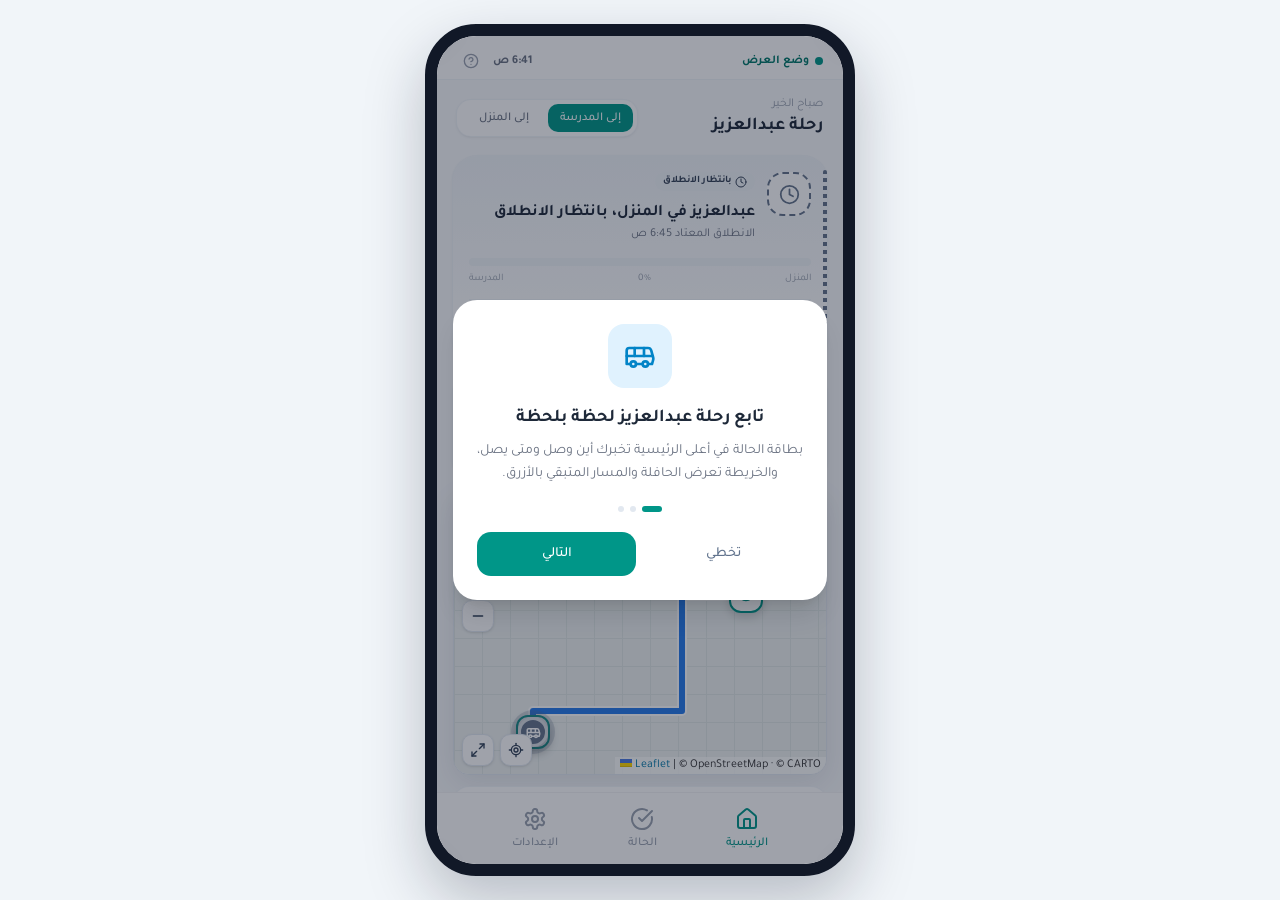
==== commit 3a076f65: "Update child arrival tracking app build Co-Authored-By: Claude Opus 5.5 <noreply@anthropic.com> Clau" ====
--- a/child-tracking/index.html
+++ b/child-tracking/index.html
@@ -19,8 +19,8 @@
       }
     </style>
     <!-- figma:head-end -->
-    <script type="module" crossorigin src="./assets/index-TcetWIZ0.js"></script>
-    <link rel="stylesheet" crossorigin href="./assets/index-BkbIrBw5.css">
+    <script type="module" crossorigin src="./assets/index-Dzn5xNxl.js"></script>
+    <link rel="stylesheet" crossorigin href="./assets/index-D1j4i42w.css">
   </head>
   <body>
     <!-- figma:body-start -->
--- a/child-tracking/assets/index-D1j4i42w.css
+++ b/child-tracking/assets/index-D1j4i42w.css
@@ -0,0 +1 @@
+@import"https://fonts.googleapis.com/css2?family=Tajawal:wght@400;500;700;800&display=swap";.leaflet-pane,.leaflet-tile,.leaflet-marker-icon,.leaflet-marker-shadow,.leaflet-tile-container,.leaflet-pane>svg,.leaflet-pane>canvas,.leaflet-zoom-box,.leaflet-image-layer,.leaflet-layer{position:absolute;left:0;top:0}.leaflet-container{overflow:hidden}.leaflet-tile,.leaflet-marker-icon,.leaflet-marker-shadow{-webkit-user-select:none;-moz-user-select:none;user-select:none;-webkit-user-drag:none}.leaflet-tile::selection{background:transparent}.leaflet-safari .leaflet-tile{image-rendering:-webkit-optimize-contrast}.leaflet-safari .leaflet-tile-container{width:1600px;height:1600px;-webkit-transform-origin:0 0}.leaflet-marker-icon,.leaflet-marker-shadow{display:block}.leaflet-container .leaflet-overlay-pane svg{max-width:none!important;max-height:none!important}.leaflet-container .leaflet-marker-pane img,.leaflet-container .leaflet-shadow-pane img,.leaflet-container .leaflet-tile-pane img,.leaflet-container img.leaflet-image-layer,.leaflet-container .leaflet-tile{max-width:none!important;max-height:none!important;width:auto;padding:0}.leaflet-container img.leaflet-tile{mix-blend-mode:plus-lighter}.leaflet-container.leaflet-touch-zoom{-ms-touch-action:pan-x pan-y;touch-action:pan-x pan-y}.leaflet-container.leaflet-touch-drag{-ms-touch-action:pinch-zoom;touch-action:none;touch-action:pinch-zoom}.leaflet-container.leaflet-touch-drag.leaflet-touch-zoom{-ms-touch-action:none;touch-action:none}.leaflet-container{-webkit-tap-highlight-color:transparent}.leaflet-container a{-webkit-tap-highlight-color:rgba(51,181,229,.4)}.leaflet-tile{filter:inherit;visibility:hidden}.leaflet-tile-loaded{visibility:inherit}.leaflet-zoom-box{width:0;height:0;-moz-box-sizing:border-box;box-sizing:border-box;z-index:800}.leaflet-overlay-pane svg{-moz-user-select:none}.leaflet-pane{z-index:400}.leaflet-tile-pane{z-index:200}.leaflet-overlay-pane{z-index:400}.leaflet-shadow-pane{z-index:500}.leaflet-marker-pane{z-index:600}.leaflet-tooltip-pane{z-index:650}.leaflet-popup-pane{z-index:700}.leaflet-map-pane canvas{z-index:100}.leaflet-map-pane svg{z-index:200}.leaflet-vml-shape{width:1px;height:1px}.lvml{behavior:url(#default#VML);display:inline-block;position:absolute}.leaflet-control{position:relative;z-index:800;pointer-events:visiblePainted;pointer-events:auto}.leaflet-top,.leaflet-bottom{position:absolute;z-index:1000;pointer-events:none}.leaflet-top{top:0}.leaflet-right{right:0}.leaflet-bottom{bottom:0}.leaflet-left{left:0}.leaflet-control{float:left;clear:both}.leaflet-right .leaflet-control{float:right}.leaflet-top .leaflet-control{margin-top:10px}.leaflet-bottom .leaflet-control{margin-bottom:10px}.leaflet-left .leaflet-control{margin-left:10px}.leaflet-right .leaflet-control{margin-right:10px}.leaflet-fade-anim .leaflet-popup{opacity:0;-webkit-transition:opacity .2s linear;-moz-transition:opacity .2s linear;transition:opacity .2s linear}.leaflet-fade-anim .leaflet-map-pane .leaflet-popup{opacity:1}.leaflet-zoom-animated{-webkit-transform-origin:0 0;-ms-transform-origin:0 0;transform-origin:0 0}svg.leaflet-zoom-animated{will-change:transform}.leaflet-zoom-anim .leaflet-zoom-animated{-webkit-transition:-webkit-transform .25s cubic-bezier(0,0,.25,1);-moz-transition:-moz-transform .25s cubic-bezier(0,0,.25,1);transition:transform .25s cubic-bezier(0,0,.25,1)}.leaflet-zoom-anim .leaflet-tile,.leaflet-pan-anim .leaflet-tile{-webkit-transition:none;-moz-transition:none;transition:none}.leaflet-zoom-anim .leaflet-zoom-hide{visibility:hidden}.leaflet-interactive{cursor:pointer}.leaflet-grab{cursor:-webkit-grab;cursor:-moz-grab;cursor:grab}.leaflet-crosshair,.leaflet-crosshair .leaflet-interactive{cursor:crosshair}.leaflet-popup-pane,.leaflet-control{cursor:auto}.leaflet-dragging .leaflet-grab,.leaflet-dragging .leaflet-grab .leaflet-interactive,.leaflet-dragging .leaflet-marker-draggable{cursor:move;cursor:-webkit-grabbing;cursor:-moz-grabbing;cursor:grabbing}.leaflet-marker-icon,.leaflet-marker-shadow,.leaflet-image-layer,.leaflet-pane>svg path,.leaflet-tile-container{pointer-events:none}.leaflet-marker-icon.leaflet-interactive,.leaflet-image-layer.leaflet-interactive,.leaflet-pane>svg path.leaflet-interactive,svg.leaflet-image-layer.leaflet-interactive path{pointer-events:visiblePainted;pointer-events:auto}.leaflet-container{background:#ddd;outline-offset:1px}.leaflet-container a{color:#0078a8}.leaflet-zoom-box{border:2px dotted #38f;background:#ffffff80}.leaflet-container{font-family:Helvetica Neue,Arial,Helvetica,sans-serif;font-size:12px;font-size:.75rem;line-height:1.5}.leaflet-bar{box-shadow:0 1px 5px #000000a6;border-radius:4px}.leaflet-bar a{background-color:#fff;border-bottom:1px solid #ccc;width:26px;height:26px;line-height:26px;display:block;text-align:center;text-decoration:none;color:#000}.leaflet-bar a,.leaflet-control-layers-toggle{background-position:50% 50%;background-repeat:no-repeat;display:block}.leaflet-bar a:hover,.leaflet-bar a:focus{background-color:#f4f4f4}.leaflet-bar a:first-child{border-top-left-radius:4px;border-top-right-radius:4px}.leaflet-bar a:last-child{border-bottom-left-radius:4px;border-bottom-right-radius:4px;border-bottom:none}.leaflet-bar a.leaflet-disabled{cursor:default;background-color:#f4f4f4;color:#bbb}.leaflet-touch .leaflet-bar a{width:30px;height:30px;line-height:30px}.leaflet-touch .leaflet-bar a:first-child{border-top-left-radius:2px;border-top-right-radius:2px}.leaflet-touch .leaflet-bar a:last-child{border-bottom-left-radius:2px;border-bottom-right-radius:2px}.leaflet-control-zoom-in,.leaflet-control-zoom-out{font:700 18px Lucida Console,Monaco,monospace;text-indent:1px}.leaflet-touch .leaflet-control-zoom-in,.leaflet-touch .leaflet-control-zoom-out{font-size:22px}.leaflet-control-layers{box-shadow:0 1px 5px #0006;background:#fff;border-radius:5px}.leaflet-control-layers-toggle{background-image:url([data-uri]);width:36px;height:36px}.leaflet-retina .leaflet-control-layers-toggle{background-image:url([data-uri]);background-size:26px 26px}.leaflet-touch .leaflet-control-layers-toggle{width:44px;height:44px}.leaflet-control-layers .leaflet-control-layers-list,.leaflet-control-layers-expanded .leaflet-control-layers-toggle{display:none}.leaflet-control-layers-expanded .leaflet-control-layers-list{display:block;position:relative}.leaflet-control-layers-expanded{padding:6px 10px 6px 6px;color:#333;background:#fff}.leaflet-control-layers-scrollbar{overflow-y:scroll;overflow-x:hidden;padding-right:5px}.leaflet-control-layers-selector{margin-top:2px;position:relative;top:1px}.leaflet-control-layers label{display:block;font-size:13px;font-size:1.08333em}.leaflet-control-layers-separator{height:0;border-top:1px solid #ddd;margin:5px -10px 5px -6px}.leaflet-default-icon-path{background-image:url([data-uri])}.leaflet-container .leaflet-control-attribution{background:#fff;background:#fffc;margin:0}.leaflet-control-attribution,.leaflet-control-scale-line{padding:0 5px;color:#333;line-height:1.4}.leaflet-control-attribution a{text-decoration:none}.leaflet-control-attribution a:hover,.leaflet-control-attribution a:focus{text-decoration:underline}.leaflet-attribution-flag{display:inline!important;vertical-align:baseline!important;width:1em;height:.6669em}.leaflet-left .leaflet-control-scale{margin-left:5px}.leaflet-bottom .leaflet-control-scale{margin-bottom:5px}.leaflet-control-scale-line{border:2px solid #777;border-top:none;line-height:1.1;padding:2px 5px 1px;white-space:nowrap;-moz-box-sizing:border-box;box-sizing:border-box;background:#fffc;text-shadow:1px 1px #fff}.leaflet-control-scale-line:not(:first-child){border-top:2px solid #777;border-bottom:none;margin-top:-2px}.leaflet-control-scale-line:not(:first-child):not(:last-child){border-bottom:2px solid #777}.leaflet-touch .leaflet-control-attribution,.leaflet-touch .leaflet-control-layers,.leaflet-touch .leaflet-bar{box-shadow:none}.leaflet-touch .leaflet-control-layers,.leaflet-touch .leaflet-bar{border:2px solid rgba(0,0,0,.2);background-clip:padding-box}.leaflet-popup{position:absolute;text-align:center;margin-bottom:20px}.leaflet-popup-content-wrapper{padding:1px;text-align:left;border-radius:12px}.leaflet-popup-content{margin:13px 24px 13px 20px;line-height:1.3;font-size:13px;font-size:1.08333em;min-height:1px}.leaflet-popup-content p{margin:1.3em 0}.leaflet-popup-tip-container{width:40px;height:20px;position:absolute;left:50%;margin-top:-1px;margin-left:-20px;overflow:hidden;pointer-events:none}.leaflet-popup-tip{width:17px;height:17px;padding:1px;margin:-10px auto 0;pointer-events:auto;-webkit-transform:rotate(45deg);-moz-transform:rotate(45deg);-ms-transform:rotate(45deg);transform:rotate(45deg)}.leaflet-popup-content-wrapper,.leaflet-popup-tip{background:#fff;color:#333;box-shadow:0 3px 14px #0006}.leaflet-container a.leaflet-popup-close-button{position:absolute;top:0;right:0;border:none;text-align:center;width:24px;height:24px;font:16px/24px Tahoma,Verdana,sans-serif;color:#757575;text-decoration:none;background:transparent}.leaflet-container a.leaflet-popup-close-button:hover,.leaflet-container a.leaflet-popup-close-button:focus{color:#585858}.leaflet-popup-scrolled{overflow:auto}.leaflet-oldie .leaflet-popup-content-wrapper{-ms-zoom:1}.leaflet-oldie .leaflet-popup-tip{width:24px;margin:0 auto;-ms-filter:"progid:DXImageTransform.Microsoft.Matrix(M11=0.70710678, M12=0.70710678, M21=-0.70710678, M22=0.70710678)";filter:progid:DXImageTransform.Microsoft.Matrix(M11=.70710678,M12=.70710678,M21=-.70710678,M22=.70710678)}.leaflet-oldie .leaflet-control-zoom,.leaflet-oldie .leaflet-control-layers,.leaflet-oldie .leaflet-popup-content-wrapper,.leaflet-oldie .leaflet-popup-tip{border:1px solid #999}.leaflet-div-icon{background:#fff;border:1px solid #666}.leaflet-tooltip{position:absolute;padding:6px;background-color:#fff;border:1px solid #fff;border-radius:3px;color:#222;white-space:nowrap;-webkit-user-select:none;-moz-user-select:none;-ms-user-select:none;user-select:none;pointer-events:none;box-shadow:0 1px 3px #0006}.leaflet-tooltip.leaflet-interactive{cursor:pointer;pointer-events:auto}.leaflet-tooltip-top:before,.leaflet-tooltip-bottom:before,.leaflet-tooltip-left:before,.leaflet-tooltip-right:before{position:absolute;pointer-events:none;border:6px solid transparent;background:transparent;content:""}.leaflet-tooltip-bottom{margin-top:6px}.leaflet-tooltip-top{margin-top:-6px}.leaflet-tooltip-bottom:before,.leaflet-tooltip-top:before{left:50%;margin-left:-6px}.leaflet-tooltip-top:before{bottom:0;margin-bottom:-12px;border-top-color:#fff}.leaflet-tooltip-bottom:before{top:0;margin-top:-12px;margin-left:-6px;border-bottom-color:#fff}.leaflet-tooltip-left{margin-left:-6px}.leaflet-tooltip-right{margin-left:6px}.leaflet-tooltip-left:before,.leaflet-tooltip-right:before{top:50%;margin-top:-6px}.leaflet-tooltip-left:before{right:0;margin-right:-12px;border-left-color:#fff}.leaflet-tooltip-right:before{left:0;margin-left:-12px;border-right-color:#fff}@media print{.leaflet-control{-webkit-print-color-adjust:exact;print-color-adjust:exact}}/*! tailwindcss v4.1.12 | MIT License | https://tailwindcss.com */@layer properties{@supports (((-webkit-hyphens:none)) and (not (margin-trim:inline))) or ((-moz-orient:inline) and (not (color:rgb(from red r g b)))){*,:before,:after,::backdrop{--tw-translate-x:0;--tw-translate-y:0;--tw-translate-z:0;--tw-rotate-x:initial;--tw-rotate-y:initial;--tw-rotate-z:initial;--tw-skew-x:initial;--tw-skew-y:initial;--tw-space-y-reverse:0;--tw-space-x-reverse:0;--tw-border-style:solid;--tw-gradient-position:initial;--tw-gradient-from:#0000;--tw-gradient-via:#0000;--tw-gradient-to:#0000;--tw-gradient-stops:initial;--tw-gradient-via-stops:initial;--tw-gradient-from-position:0%;--tw-gradient-via-position:50%;--tw-gradient-to-position:100%;--tw-leading:initial;--tw-font-weight:initial;--tw-tracking:initial;--tw-ordinal:initial;--tw-slashed-zero:initial;--tw-numeric-figure:initial;--tw-numeric-spacing:initial;--tw-numeric-fraction:initial;--tw-shadow:0 0 #0000;--tw-shadow-color:initial;--tw-shadow-alpha:100%;--tw-inset-shadow:0 0 #0000;--tw-inset-shadow-color:initial;--tw-inset-shadow-alpha:100%;--tw-ring-color:initial;--tw-ring-shadow:0 0 #0000;--tw-inset-ring-color:initial;--tw-inset-ring-shadow:0 0 #0000;--tw-ring-inset:initial;--tw-ring-offset-width:0px;--tw-ring-offset-color:#fff;--tw-ring-offset-shadow:0 0 #0000;--tw-outline-style:solid;--tw-backdrop-blur:initial;--tw-backdrop-brightness:initial;--tw-backdrop-contrast:initial;--tw-backdrop-grayscale:initial;--tw-backdrop-hue-rotate:initial;--tw-backdrop-invert:initial;--tw-backdrop-opacity:initial;--tw-backdrop-saturate:initial;--tw-backdrop-sepia:initial;--tw-duration:initial;--tw-ease:initial;--tw-content:"";--tw-scale-x:1;--tw-scale-y:1;--tw-scale-z:1;--tw-animation-delay:0s;--tw-animation-direction:normal;--tw-animation-duration:initial;--tw-animation-fill-mode:none;--tw-animation-iteration-count:1;--tw-enter-blur:0;--tw-enter-opacity:1;--tw-enter-rotate:0;--tw-enter-scale:1;--tw-enter-translate-x:0;--tw-enter-translate-y:0;--tw-exit-blur:0;--tw-exit-opacity:1;--tw-exit-rotate:0;--tw-exit-scale:1;--tw-exit-translate-x:0;--tw-exit-translate-y:0}}}@layer theme{:root,:host{--font-sans:ui-sans-serif,system-ui,sans-serif,"Apple Color Emoji","Segoe UI Emoji","Segoe UI Symbol","Noto Color Emoji";--font-mono:ui-monospace,SFMono-Regular,Menlo,Monaco,Consolas,"Liberation Mono","Courier New",monospace;--color-red-50:oklch(97.1% .013 17.38);--color-red-200:oklch(88.5% .062 18.334);--color-red-500:oklch(63.7% .237 25.331);--color-red-700:oklch(50.5% .213 27.518);--color-orange-50:oklch(98% .016 73.684);--color-orange-700:oklch(55.3% .195 38.402);--color-amber-200:oklch(92.4% .12 95.746);--color-amber-800:oklch(47.3% .137 46.201);--color-emerald-50:oklch(97.9% .021 166.113);--color-emerald-800:oklch(43.2% .095 166.913);--color-slate-50:oklch(98.4% .003 247.858);--color-slate-100:oklch(96.8% .007 247.896);--color-slate-200:oklch(92.9% .013 255.508);--color-slate-300:oklch(86.9% .022 252.894);--color-slate-400:oklch(70.4% .04 256.788);--color-slate-500:oklch(55.4% .046 257.417);--color-slate-600:oklch(44.6% .043 257.281);--color-slate-700:oklch(37.2% .044 257.287);--color-slate-800:oklch(27.9% .041 260.031);--color-slate-900:oklch(20.8% .042 265.755);--color-gray-100:oklch(96.7% .003 264.542);--color-gray-400:oklch(70.7% .022 261.325);--color-gray-500:oklch(55.1% .027 264.364);--color-gray-600:oklch(44.6% .03 256.802);--color-gray-700:oklch(37.3% .034 259.733);--color-gray-800:oklch(27.8% .033 256.848);--color-black:#000;--color-white:#fff;--spacing:.25rem;--container-sm:24rem;--container-lg:32rem;--text-xs:.75rem;--text-xs--line-height:calc(1/.75);--text-sm:.875rem;--text-sm--line-height:calc(1.25/.875);--text-base:1rem;--text-base--line-height: 1.5 ;--text-lg:1.125rem;--text-lg--line-height:calc(1.75/1.125);--text-xl:1.25rem;--text-xl--line-height:calc(1.75/1.25);--text-2xl:1.5rem;--font-weight-normal:400;--font-weight-medium:500;--font-weight-semibold:600;--font-weight-bold:700;--tracking-tight:-.025em;--tracking-wide:.025em;--tracking-widest:.1em;--leading-tight:1.25;--leading-snug:1.375;--leading-relaxed:1.625;--radius-xs:.125rem;--radius-2xl:1rem;--radius-3xl:1.5rem;--ease-in-out:cubic-bezier(.4,0,.2,1);--animate-spin:spin 1s linear infinite;--animate-ping:ping 1s cubic-bezier(0,0,.2,1)infinite;--animate-pulse:pulse 2s cubic-bezier(.4,0,.6,1)infinite;--aspect-video:16/9;--default-transition-duration:.15s;--default-transition-timing-function:cubic-bezier(.4,0,.2,1);--default-font-family:var(--font-sans);--default-mono-font-family:var(--font-mono);--color-border:var(--border)}}@layer base{*,:after,:before,::backdrop{box-sizing:border-box;border:0 solid;margin:0;padding:0}::file-selector-button{box-sizing:border-box;border:0 solid;margin:0;padding:0}html,:host{-webkit-text-size-adjust:100%;-moz-tab-size:4;tab-size:4;line-height:1.5;font-family:var(--default-font-family,ui-sans-serif,system-ui,sans-serif,"Apple Color Emoji","Segoe UI Emoji","Segoe UI Symbol","Noto Color Emoji");font-feature-settings:var(--default-font-feature-settings,normal);font-variation-settings:var(--default-font-variation-settings,normal);-webkit-tap-highlight-color:transparent}hr{height:0;color:inherit;border-top-width:1px}abbr:where([title]){-webkit-text-decoration:underline dotted;text-decoration:underline dotted}h1,h2,h3,h4,h5,h6{font-size:inherit;font-weight:inherit}a{color:inherit;-webkit-text-decoration:inherit;text-decoration:inherit}b,strong{font-weight:bolder}code,kbd,samp,pre{font-family:var(--default-mono-font-family,ui-monospace,SFMono-Regular,Menlo,Monaco,Consolas,"Liberation Mono","Courier New",monospace);font-feature-settings:var(--default-mono-font-feature-settings,normal);font-variation-settings:var(--default-mono-font-variation-settings,normal);font-size:1em}small{font-size:80%}sub,sup{vertical-align:baseline;font-size:75%;line-height:0;position:relative}sub{bottom:-.25em}sup{top:-.5em}table{text-indent:0;border-color:inherit;border-collapse:collapse}:-moz-focusring{outline:auto}progress{vertical-align:baseline}summary{display:list-item}ol,ul,menu{list-style:none}img,svg,video,canvas,audio,iframe,embed,object{vertical-align:middle;display:block}img,video{max-width:100%;height:auto}button,input,select,optgroup,textarea{font:inherit;font-feature-settings:inherit;font-variation-settings:inherit;letter-spacing:inherit;color:inherit;opacity:1;background-color:#0000;border-radius:0}::file-selector-button{font:inherit;font-feature-settings:inherit;font-variation-settings:inherit;letter-spacing:inherit;color:inherit;opacity:1;background-color:#0000;border-radius:0}:where(select:is([multiple],[size])) optgroup{font-weight:bolder}:where(select:is([multiple],[size])) optgroup option{padding-inline-start:20px}::file-selector-button{margin-inline-end:4px}::placeholder{opacity:1}@supports (not ((-webkit-appearance:-apple-pay-button))) or (contain-intrinsic-size:1px){::placeholder{color:currentColor}@supports (color:color-mix(in lab,red,red)){::placeholder{color:color-mix(in oklab,currentcolor 50%,transparent)}}}textarea{resize:vertical}::-webkit-search-decoration{-webkit-appearance:none}::-webkit-date-and-time-value{min-height:1lh;text-align:inherit}::-webkit-datetime-edit{display:inline-flex}::-webkit-datetime-edit-fields-wrapper{padding:0}::-webkit-datetime-edit{padding-block:0}::-webkit-datetime-edit-year-field{padding-block:0}::-webkit-datetime-edit-month-field{padding-block:0}::-webkit-datetime-edit-day-field{padding-block:0}::-webkit-datetime-edit-hour-field{padding-block:0}::-webkit-datetime-edit-minute-field{padding-block:0}::-webkit-datetime-edit-second-field{padding-block:0}::-webkit-datetime-edit-millisecond-field{padding-block:0}::-webkit-datetime-edit-meridiem-field{padding-block:0}::-webkit-calendar-picker-indicator{line-height:1}:-moz-ui-invalid{box-shadow:none}button,input:where([type=button],[type=reset],[type=submit]){-webkit-appearance:button;-moz-appearance:button;appearance:button}::file-selector-button{-webkit-appearance:button;-moz-appearance:button;appearance:button}::-webkit-inner-spin-button{height:auto}::-webkit-outer-spin-button{height:auto}[hidden]:where(:not([hidden=until-found])){display:none!important}*{border-color:var(--border);outline-color:var(--ring)}@supports (color:color-mix(in lab,red,red)){*{outline-color:color-mix(in oklab,var(--ring)50%,transparent)}}body{background-color:var(--background);color:var(--foreground)}html{font-size:var(--font-size)}h1{font-size:var(--text-2xl);font-weight:var(--font-weight-medium);line-height:1.5}h2{font-size:var(--text-xl);font-weight:var(--font-weight-medium);line-height:1.5}h3{font-size:var(--text-lg);font-weight:var(--font-weight-medium);line-height:1.5}h4,label,button{font-size:var(--text-base);font-weight:var(--font-weight-medium);line-height:1.5}input{font-size:var(--text-base);font-weight:var(--font-weight-normal);line-height:1.5}}@layer components;@layer utilities{.\@container\/card-header{container:card-header/inline-size}.pointer-events-none{pointer-events:none}.invisible{visibility:hidden}.visible{visibility:visible}.sr-only{clip:rect(0,0,0,0);white-space:nowrap;border-width:0;width:1px;height:1px;margin:-1px;padding:0;position:absolute;overflow:hidden}.absolute{position:absolute}.fixed{position:fixed}.relative{position:relative}.sticky{position:sticky}.inset-0{inset:calc(var(--spacing)*0)}.inset-x-0{inset-inline:calc(var(--spacing)*0)}.inset-x-2{inset-inline:calc(var(--spacing)*2)}.inset-y-0{inset-block:calc(var(--spacing)*0)}.-top-1{top:calc(var(--spacing)*-1)}.-top-12{top:calc(var(--spacing)*-12)}.top-0{top:calc(var(--spacing)*0)}.top-0\.5{top:calc(var(--spacing)*.5)}.top-1\.5{top:calc(var(--spacing)*1.5)}.top-1\/2{top:50%}.top-2{top:calc(var(--spacing)*2)}.top-3\.5{top:calc(var(--spacing)*3.5)}.top-4{top:calc(var(--spacing)*4)}.top-\[1px\]{top:1px}.top-\[50\%\]{top:50%}.top-\[60\%\]{top:60%}.top-full{top:100%}.-right-1{right:calc(var(--spacing)*-1)}.-right-12{right:calc(var(--spacing)*-12)}.right-0{right:calc(var(--spacing)*0)}.right-1{right:calc(var(--spacing)*1)}.right-2{right:calc(var(--spacing)*2)}.right-3{right:calc(var(--spacing)*3)}.right-4{right:calc(var(--spacing)*4)}.-bottom-12{bottom:calc(var(--spacing)*-12)}.bottom-0{bottom:calc(var(--spacing)*0)}.bottom-2{bottom:calc(var(--spacing)*2)}.-left-12{left:calc(var(--spacing)*-12)}.left-0{left:calc(var(--spacing)*0)}.left-0\.5{left:calc(var(--spacing)*.5)}.left-1{left:calc(var(--spacing)*1)}.left-1\/2{left:50%}.left-2{left:calc(var(--spacing)*2)}.left-\[22px\]{left:22px}.left-\[50\%\]{left:50%}.isolate{isolation:isolate}.z-10{z-index:10}.z-20{z-index:20}.z-50{z-index:50}.z-\[1\]{z-index:1}.z-\[500\]{z-index:500}.z-\[1000\]{z-index:1000}.z-\[1100\]{z-index:1100}.col-start-2{grid-column-start:2}.row-span-2{grid-row:span 2/span 2}.row-start-1{grid-row-start:1}.-mx-1{margin-inline:calc(var(--spacing)*-1)}.mx-2{margin-inline:calc(var(--spacing)*2)}.mx-3\.5{margin-inline:calc(var(--spacing)*3.5)}.mx-4{margin-inline:calc(var(--spacing)*4)}.mx-auto{margin-inline:auto}.my-0\.5{margin-block:calc(var(--spacing)*.5)}.my-1{margin-block:calc(var(--spacing)*1)}.-mt-4{margin-top:calc(var(--spacing)*-4)}.mt-0\.5{margin-top:calc(var(--spacing)*.5)}.mt-1{margin-top:calc(var(--spacing)*1)}.mt-1\.5{margin-top:calc(var(--spacing)*1.5)}.mt-2{margin-top:calc(var(--spacing)*2)}.mt-3{margin-top:calc(var(--spacing)*3)}.mt-4{margin-top:calc(var(--spacing)*4)}.mt-5{margin-top:calc(var(--spacing)*5)}.mt-6{margin-top:calc(var(--spacing)*6)}.mt-auto{margin-top:auto}.mb-1{margin-bottom:calc(var(--spacing)*1)}.mb-2{margin-bottom:calc(var(--spacing)*2)}.-ml-4{margin-left:calc(var(--spacing)*-4)}.ml-1{margin-left:calc(var(--spacing)*1)}.ml-auto{margin-left:auto}.line-clamp-1{-webkit-line-clamp:1;-webkit-box-orient:vertical;display:-webkit-box;overflow:hidden}.block{display:block}.flex{display:flex}.grid{display:grid}.hidden{display:none}.inline-block{display:inline-block}.inline-flex{display:inline-flex}.table{display:table}.table-caption{display:table-caption}.table-cell{display:table-cell}.table-row{display:table-row}.field-sizing-content{field-sizing:content}.aspect-square{aspect-ratio:1}.aspect-video{aspect-ratio:var(--aspect-video)}.size-2{width:calc(var(--spacing)*2);height:calc(var(--spacing)*2)}.size-2\.5{width:calc(var(--spacing)*2.5);height:calc(var(--spacing)*2.5)}.size-3{width:calc(var(--spacing)*3);height:calc(var(--spacing)*3)}.size-3\.5{width:calc(var(--spacing)*3.5);height:calc(var(--spacing)*3.5)}.size-4{width:calc(var(--spacing)*4);height:calc(var(--spacing)*4)}.size-7{width:calc(var(--spacing)*7);height:calc(var(--spacing)*7)}.size-8{width:calc(var(--spacing)*8);height:calc(var(--spacing)*8)}.size-9{width:calc(var(--spacing)*9);height:calc(var(--spacing)*9)}.size-10{width:calc(var(--spacing)*10);height:calc(var(--spacing)*10)}.size-full{width:100%;height:100%}.h-0\.5{height:calc(var(--spacing)*.5)}.h-1\.5{height:calc(var(--spacing)*1.5)}.h-2{height:calc(var(--spacing)*2)}.h-2\.5{height:calc(var(--spacing)*2.5)}.h-3{height:calc(var(--spacing)*3)}.h-3\.5{height:calc(var(--spacing)*3.5)}.h-4{height:calc(var(--spacing)*4)}.h-5{height:calc(var(--spacing)*5)}.h-6{height:calc(var(--spacing)*6)}.h-7{height:calc(var(--spacing)*7)}.h-8{height:calc(var(--spacing)*8)}.h-9{height:calc(var(--spacing)*9)}.h-10{height:calc(var(--spacing)*10)}.h-12{height:calc(var(--spacing)*12)}.h-16{height:calc(var(--spacing)*16)}.h-\[1\.15rem\]{height:1.15rem}.h-\[220px\]{height:220px}.h-\[420px\]{height:420px}.h-\[calc\(100\%-1px\)\]{height:calc(100% - 1px)}.h-\[var\(--radix-navigation-menu-viewport-height\)\]{height:var(--radix-navigation-menu-viewport-height)}.h-\[var\(--radix-select-trigger-height\)\]{height:var(--radix-select-trigger-height)}.h-auto{height:auto}.h-full{height:100%}.h-px{height:1px}.h-svh{height:100svh}.max-h-\(--radix-context-menu-content-available-height\){max-height:var(--radix-context-menu-content-available-height)}.max-h-\(--radix-dropdown-menu-content-available-height\){max-height:var(--radix-dropdown-menu-content-available-height)}.max-h-\(--radix-select-content-available-height\){max-height:var(--radix-select-content-available-height)}.max-h-\[300px\]{max-height:300px}.min-h-0{min-height:calc(var(--spacing)*0)}.min-h-4{min-height:calc(var(--spacing)*4)}.min-h-16{min-height:calc(var(--spacing)*16)}.min-h-full{min-height:100%}.min-h-svh{min-height:100svh}.w-\(--sidebar-width\){width:var(--sidebar-width)}.w-0{width:calc(var(--spacing)*0)}.w-1{width:calc(var(--spacing)*1)}.w-1\.5{width:calc(var(--spacing)*1.5)}.w-2{width:calc(var(--spacing)*2)}.w-2\.5{width:calc(var(--spacing)*2.5)}.w-3{width:calc(var(--spacing)*3)}.w-3\.5{width:calc(var(--spacing)*3.5)}.w-3\/4{width:75%}.w-4{width:calc(var(--spacing)*4)}.w-5{width:calc(var(--spacing)*5)}.w-6{width:calc(var(--spacing)*6)}.w-7{width:calc(var(--spacing)*7)}.w-8{width:calc(var(--spacing)*8)}.w-9{width:calc(var(--spacing)*9)}.w-10{width:calc(var(--spacing)*10)}.w-11{width:calc(var(--spacing)*11)}.w-16{width:calc(var(--spacing)*16)}.w-24{width:calc(var(--spacing)*24)}.w-28{width:calc(var(--spacing)*28)}.w-64{width:calc(var(--spacing)*64)}.w-72{width:calc(var(--spacing)*72)}.w-\[100px\]{width:100px}.w-auto{width:auto}.w-fit{width:fit-content}.w-full{width:100%}.w-max{width:max-content}.w-px{width:1px}.max-w-\(--skeleton-width\){max-width:var(--skeleton-width)}.max-w-\[calc\(100\%-2rem\)\]{max-width:calc(100% - 2rem)}.max-w-max{max-width:max-content}.max-w-sm{max-width:var(--container-sm)}.min-w-0{min-width:calc(var(--spacing)*0)}.min-w-5{min-width:calc(var(--spacing)*5)}.min-w-8{min-width:calc(var(--spacing)*8)}.min-w-9{min-width:calc(var(--spacing)*9)}.min-w-10{min-width:calc(var(--spacing)*10)}.min-w-\[8rem\]{min-width:8rem}.min-w-\[12rem\]{min-width:12rem}.min-w-\[var\(--radix-select-trigger-width\)\]{min-width:var(--radix-select-trigger-width)}.flex-1{flex:1}.flex-shrink-0,.shrink-0{flex-shrink:0}.grow{flex-grow:1}.grow-0{flex-grow:0}.basis-full{flex-basis:100%}.caption-bottom{caption-side:bottom}.border-collapse{border-collapse:collapse}.origin-\(--radix-context-menu-content-transform-origin\){transform-origin:var(--radix-context-menu-content-transform-origin)}.origin-\(--radix-dropdown-menu-content-transform-origin\){transform-origin:var(--radix-dropdown-menu-content-transform-origin)}.origin-\(--radix-hover-card-content-transform-origin\){transform-origin:var(--radix-hover-card-content-transform-origin)}.origin-\(--radix-menubar-content-transform-origin\){transform-origin:var(--radix-menubar-content-transform-origin)}.origin-\(--radix-popover-content-transform-origin\){transform-origin:var(--radix-popover-content-transform-origin)}.origin-\(--radix-select-content-transform-origin\){transform-origin:var(--radix-select-content-transform-origin)}.origin-\(--radix-tooltip-content-transform-origin\){transform-origin:var(--radix-tooltip-content-transform-origin)}.-translate-x-1\/2{--tw-translate-x: -50% ;translate:var(--tw-translate-x)var(--tw-translate-y)}.-translate-x-px{--tw-translate-x:-1px;translate:var(--tw-translate-x)var(--tw-translate-y)}.translate-x-\[-50\%\]{--tw-translate-x:-50%;translate:var(--tw-translate-x)var(--tw-translate-y)}.translate-x-px{--tw-translate-x:1px;translate:var(--tw-translate-x)var(--tw-translate-y)}.-translate-y-1\/2{--tw-translate-y: -50% ;translate:var(--tw-translate-x)var(--tw-translate-y)}.translate-y-0\.5{--tw-translate-y:calc(var(--spacing)*.5);translate:var(--tw-translate-x)var(--tw-translate-y)}.translate-y-\[-50\%\]{--tw-translate-y:-50%;translate:var(--tw-translate-x)var(--tw-translate-y)}.translate-y-\[calc\(-50\%_-_2px\)\]{--tw-translate-y: calc(-50% - 2px) ;translate:var(--tw-translate-x)var(--tw-translate-y)}.rotate-45{rotate:45deg}.rotate-90{rotate:90deg}.rotate-180{rotate:180deg}.transform{transform:var(--tw-rotate-x,)var(--tw-rotate-y,)var(--tw-rotate-z,)var(--tw-skew-x,)var(--tw-skew-y,)}.animate-caret-blink{animation:1.25s ease-out infinite caret-blink}.animate-in{animation:enter var(--tw-animation-duration,var(--tw-duration,.15s))var(--tw-ease,ease)var(--tw-animation-delay,0s)var(--tw-animation-iteration-count,1)var(--tw-animation-direction,normal)var(--tw-animation-fill-mode,none)}.animate-ping{animation:var(--animate-ping)}.animate-pulse{animation:var(--animate-pulse)}.animate-spin{animation:var(--animate-spin)}.cursor-default{cursor:default}.touch-none{touch-action:none}.resize-none{resize:none}.scroll-my-1{scroll-margin-block:calc(var(--spacing)*1)}.scroll-py-1{scroll-padding-block:calc(var(--spacing)*1)}.list-none{list-style-type:none}.auto-rows-min{grid-auto-rows:min-content}.grid-cols-2{grid-template-columns:repeat(2,minmax(0,1fr))}.grid-cols-3{grid-template-columns:repeat(3,minmax(0,1fr))}.grid-cols-\[0_1fr\]{grid-template-columns:0 1fr}.grid-rows-\[auto_auto\]{grid-template-rows:auto auto}.flex-col{flex-direction:column}.flex-col-reverse{flex-direction:column-reverse}.flex-row{flex-direction:row}.flex-wrap{flex-wrap:wrap}.place-items-center{place-items:center}.items-center{align-items:center}.items-end{align-items:flex-end}.items-start{align-items:flex-start}.items-stretch{align-items:stretch}.justify-around{justify-content:space-around}.justify-between{justify-content:space-between}.justify-center{justify-content:center}.justify-items-start{justify-items:start}.gap-0\.5{gap:calc(var(--spacing)*.5)}.gap-1{gap:calc(var(--spacing)*1)}.gap-1\.5{gap:calc(var(--spacing)*1.5)}.gap-2{gap:calc(var(--spacing)*2)}.gap-2\.5{gap:calc(var(--spacing)*2.5)}.gap-3{gap:calc(var(--spacing)*3)}.gap-4{gap:calc(var(--spacing)*4)}.gap-6{gap:calc(var(--spacing)*6)}:where(.space-y-2>:not(:last-child)){--tw-space-y-reverse:0;margin-block-start:calc(calc(var(--spacing)*2)*var(--tw-space-y-reverse));margin-block-end:calc(calc(var(--spacing)*2)*calc(1 - var(--tw-space-y-reverse)))}:where(.space-y-3>:not(:last-child)){--tw-space-y-reverse:0;margin-block-start:calc(calc(var(--spacing)*3)*var(--tw-space-y-reverse));margin-block-end:calc(calc(var(--spacing)*3)*calc(1 - var(--tw-space-y-reverse)))}:where(.space-x-1>:not(:last-child)){--tw-space-x-reverse:0;margin-inline-start:calc(calc(var(--spacing)*1)*var(--tw-space-x-reverse));margin-inline-end:calc(calc(var(--spacing)*1)*calc(1 - var(--tw-space-x-reverse)))}.gap-y-0\.5{row-gap:calc(var(--spacing)*.5)}.self-start{align-self:flex-start}.justify-self-end{justify-self:flex-end}.truncate{text-overflow:ellipsis;white-space:nowrap;overflow:hidden}.overflow-auto{overflow:auto}.overflow-hidden{overflow:hidden}.overflow-x-auto{overflow-x:auto}.overflow-x-hidden{overflow-x:hidden}.overflow-y-auto{overflow-y:auto}.rounded-2xl{border-radius:var(--radius-2xl)}.rounded-3xl{border-radius:var(--radius-3xl)}.rounded-\[2px\]{border-radius:2px}.rounded-\[4px\]{border-radius:4px}.rounded-\[inherit\]{border-radius:inherit}.rounded-full{border-radius:3.40282e38px}.rounded-lg{border-radius:var(--radius)}.rounded-md{border-radius:calc(var(--radius) - 2px)}.rounded-none{border-radius:0}.rounded-sm{border-radius:calc(var(--radius) - 4px)}.rounded-xl{border-radius:calc(var(--radius) + 4px)}.rounded-xs{border-radius:var(--radius-xs)}.rounded-tl-sm{border-top-left-radius:calc(var(--radius) - 4px)}.border{border-style:var(--tw-border-style);border-width:1px}.border-2{border-style:var(--tw-border-style);border-width:2px}.border-\[1\.5px\]{border-style:var(--tw-border-style);border-width:1.5px}.border-y{border-block-style:var(--tw-border-style);border-block-width:1px}.border-t{border-top-style:var(--tw-border-style);border-top-width:1px}.border-r{border-right-style:var(--tw-border-style);border-right-width:1px}.border-b{border-bottom-style:var(--tw-border-style);border-bottom-width:1px}.border-l{border-left-style:var(--tw-border-style);border-left-width:1px}.border-dashed{--tw-border-style:dashed;border-style:dashed}.border-\(--color-border\){border-color:var(--color-border)}.border-\[\#009688\]{border-color:#009688}.border-\[\#009688\]\/30{border-color:#0096884d}.border-amber-200{border-color:var(--color-amber-200)}.border-border\/50{border-color:var(--border)}@supports (color:color-mix(in lab,red,red)){.border-border\/50{border-color:color-mix(in oklab,var(--border)50%,transparent)}}.border-gray-100{border-color:var(--color-gray-100)}.border-input{border-color:var(--input)}.border-primary{border-color:var(--primary)}.border-red-200{border-color:var(--color-red-200)}.border-sidebar-border{border-color:var(--sidebar-border)}.border-slate-100{border-color:var(--color-slate-100)}.border-slate-200{border-color:var(--color-slate-200)}.border-slate-300{border-color:var(--color-slate-300)}.border-transparent{border-color:#0000}.border-white{border-color:var(--color-white)}.border-white\/20{border-color:#fff3}@supports (color:color-mix(in lab,red,red)){.border-white\/20{border-color:color-mix(in oklab,var(--color-white)20%,transparent)}}.border-t-transparent{border-top-color:#0000}.border-l-transparent{border-left-color:#0000}.bg-\(--color-bg\){background-color:var(--color-bg)}.bg-\[\#009688\]{background-color:#009688}.bg-\[\#E0F2F1\]{background-color:#e0f2f1}.bg-\[\#F8FAFC\]{background-color:#f8fafc}.bg-\[\#F8FAFC\]\/95{background-color:#f8fafcf2}.bg-accent{background-color:var(--accent)}.bg-background{background-color:var(--background)}.bg-black\/50{background-color:#00000080}@supports (color:color-mix(in lab,red,red)){.bg-black\/50{background-color:color-mix(in oklab,var(--color-black)50%,transparent)}}.bg-border{background-color:var(--border)}.bg-card{background-color:var(--card)}.bg-destructive{background-color:var(--destructive)}.bg-emerald-50{background-color:var(--color-emerald-50)}.bg-foreground{background-color:var(--foreground)}.bg-gray-100{background-color:var(--color-gray-100)}.bg-input-background{background-color:var(--input-background)}.bg-muted,.bg-muted\/50{background-color:var(--muted)}@supports (color:color-mix(in lab,red,red)){.bg-muted\/50{background-color:color-mix(in oklab,var(--muted)50%,transparent)}}.bg-orange-50{background-color:var(--color-orange-50)}.bg-popover{background-color:var(--popover)}.bg-primary,.bg-primary\/20{background-color:var(--primary)}@supports (color:color-mix(in lab,red,red)){.bg-primary\/20{background-color:color-mix(in oklab,var(--primary)20%,transparent)}}.bg-red-50{background-color:var(--color-red-50)}.bg-red-500{background-color:var(--color-red-500)}.bg-secondary{background-color:var(--secondary)}.bg-sidebar{background-color:var(--sidebar)}.bg-sidebar-border{background-color:var(--sidebar-border)}.bg-slate-50{background-color:var(--color-slate-50)}.bg-slate-100{background-color:var(--color-slate-100)}.bg-slate-200{background-color:var(--color-slate-200)}.bg-slate-300{background-color:var(--color-slate-300)}.bg-slate-700{background-color:var(--color-slate-700)}.bg-slate-900\/40{background-color:#0f172b66}@supports (color:color-mix(in lab,red,red)){.bg-slate-900\/40{background-color:color-mix(in oklab,var(--color-slate-900)40%,transparent)}}.bg-transparent{background-color:#0000}.bg-white{background-color:var(--color-white)}.bg-white\/20{background-color:#fff3}@supports (color:color-mix(in lab,red,red)){.bg-white\/20{background-color:color-mix(in oklab,var(--color-white)20%,transparent)}}.bg-white\/25{background-color:#ffffff40}@supports (color:color-mix(in lab,red,red)){.bg-white\/25{background-color:color-mix(in oklab,var(--color-white)25%,transparent)}}.bg-white\/90{background-color:#ffffffe6}@supports (color:color-mix(in lab,red,red)){.bg-white\/90{background-color:color-mix(in oklab,var(--color-white)90%,transparent)}}.bg-white\/95{background-color:#fffffff2}@supports (color:color-mix(in lab,red,red)){.bg-white\/95{background-color:color-mix(in oklab,var(--color-white)95%,transparent)}}.bg-gradient-to-r{--tw-gradient-position:to right in oklab;background-image:linear-gradient(var(--tw-gradient-stops))}.from-\[\#059669\]{--tw-gradient-from:#059669;--tw-gradient-stops:var(--tw-gradient-via-stops,var(--tw-gradient-position),var(--tw-gradient-from)var(--tw-gradient-from-position),var(--tw-gradient-to)var(--tw-gradient-to-position))}.to-\[\#047857\]{--tw-gradient-to:#047857;--tw-gradient-stops:var(--tw-gradient-via-stops,var(--tw-gradient-position),var(--tw-gradient-from)var(--tw-gradient-from-position),var(--tw-gradient-to)var(--tw-gradient-to-position))}.fill-current{fill:currentColor}.fill-primary{fill:var(--primary)}.p-0{padding:calc(var(--spacing)*0)}.p-1{padding:calc(var(--spacing)*1)}.p-2{padding:calc(var(--spacing)*2)}.p-3{padding:calc(var(--spacing)*3)}.p-3\.5{padding:calc(var(--spacing)*3.5)}.p-4{padding:calc(var(--spacing)*4)}.p-6{padding:calc(var(--spacing)*6)}.p-\[3px\]{padding:3px}.p-px{padding:1px}.px-1{padding-inline:calc(var(--spacing)*1)}.px-1\.5{padding-inline:calc(var(--spacing)*1.5)}.px-2{padding-inline:calc(var(--spacing)*2)}.px-2\.5{padding-inline:calc(var(--spacing)*2.5)}.px-3{padding-inline:calc(var(--spacing)*3)}.px-3\.5{padding-inline:calc(var(--spacing)*3.5)}.px-4{padding-inline:calc(var(--spacing)*4)}.px-5{padding-inline:calc(var(--spacing)*5)}.px-6{padding-inline:calc(var(--spacing)*6)}.px-10{padding-inline:calc(var(--spacing)*10)}.py-0\.5{padding-block:calc(var(--spacing)*.5)}.py-1{padding-block:calc(var(--spacing)*1)}.py-1\.5{padding-block:calc(var(--spacing)*1.5)}.py-2{padding-block:calc(var(--spacing)*2)}.py-2\.5{padding-block:calc(var(--spacing)*2.5)}.py-3{padding-block:calc(var(--spacing)*3)}.py-3\.5{padding-block:calc(var(--spacing)*3.5)}.py-4{padding-block:calc(var(--spacing)*4)}.py-6{padding-block:calc(var(--spacing)*6)}.pt-0{padding-top:calc(var(--spacing)*0)}.pt-1{padding-top:calc(var(--spacing)*1)}.pt-3{padding-top:calc(var(--spacing)*3)}.pt-4{padding-top:calc(var(--spacing)*4)}.pt-5{padding-top:calc(var(--spacing)*5)}.pt-6{padding-top:calc(var(--spacing)*6)}.pr-2{padding-right:calc(var(--spacing)*2)}.pr-2\.5{padding-right:calc(var(--spacing)*2.5)}.pr-3{padding-right:calc(var(--spacing)*3)}.pr-4{padding-right:calc(var(--spacing)*4)}.pr-8{padding-right:calc(var(--spacing)*8)}.pb-3{padding-bottom:calc(var(--spacing)*3)}.pb-4{padding-bottom:calc(var(--spacing)*4)}.pb-6{padding-bottom:calc(var(--spacing)*6)}.pb-8{padding-bottom:calc(var(--spacing)*8)}.pl-1{padding-left:calc(var(--spacing)*1)}.pl-2{padding-left:calc(var(--spacing)*2)}.pl-4{padding-left:calc(var(--spacing)*4)}.pl-8{padding-left:calc(var(--spacing)*8)}.text-center{text-align:center}.text-left{text-align:left}.text-right{text-align:right}.align-middle{vertical-align:middle}.font-mono{font-family:var(--font-mono)}.text-base{font-size:var(--text-base);line-height:var(--tw-leading,var(--text-base--line-height))}.text-lg{font-size:var(--text-lg);line-height:var(--tw-leading,var(--text-lg--line-height))}.text-sm{font-size:var(--text-sm);line-height:var(--tw-leading,var(--text-sm--line-height))}.text-xl{font-size:var(--text-xl);line-height:var(--tw-leading,var(--text-xl--line-height))}.text-xs{font-size:var(--text-xs);line-height:var(--tw-leading,var(--text-xs--line-height))}.text-\[0\.8rem\]{font-size:.8rem}.text-\[10px\]{font-size:10px}.text-\[11px\]{font-size:11px}.text-\[13px\]{font-size:13px}.leading-none{--tw-leading:1;line-height:1}.leading-relaxed{--tw-leading:var(--leading-relaxed);line-height:var(--leading-relaxed)}.leading-snug{--tw-leading:var(--leading-snug);line-height:var(--leading-snug)}.leading-tight{--tw-leading:var(--leading-tight);line-height:var(--leading-tight)}.font-bold{--tw-font-weight:var(--font-weight-bold);font-weight:var(--font-weight-bold)}.font-medium{--tw-font-weight:var(--font-weight-medium);font-weight:var(--font-weight-medium)}.font-normal{--tw-font-weight:var(--font-weight-normal);font-weight:var(--font-weight-normal)}.font-semibold{--tw-font-weight:var(--font-weight-semibold);font-weight:var(--font-weight-semibold)}.tracking-tight{--tw-tracking:var(--tracking-tight);letter-spacing:var(--tracking-tight)}.tracking-wide{--tw-tracking:var(--tracking-wide);letter-spacing:var(--tracking-wide)}.tracking-widest{--tw-tracking:var(--tracking-widest);letter-spacing:var(--tracking-widest)}.text-balance{text-wrap:balance}.break-words{overflow-wrap:break-word}.whitespace-nowrap{white-space:nowrap}.text-\[\#00796B\]{color:#00796b}.text-\[\#009688\]{color:#009688}.text-accent-foreground{color:var(--accent-foreground)}.text-amber-800{color:var(--color-amber-800)}.text-card-foreground{color:var(--card-foreground)}.text-current{color:currentColor}.text-destructive{color:var(--destructive)}.text-emerald-800{color:var(--color-emerald-800)}.text-foreground{color:var(--foreground)}.text-gray-400{color:var(--color-gray-400)}.text-gray-500{color:var(--color-gray-500)}.text-gray-600{color:var(--color-gray-600)}.text-gray-700{color:var(--color-gray-700)}.text-gray-800{color:var(--color-gray-800)}.text-muted-foreground{color:var(--muted-foreground)}.text-orange-700{color:var(--color-orange-700)}.text-popover-foreground{color:var(--popover-foreground)}.text-primary{color:var(--primary)}.text-primary-foreground{color:var(--primary-foreground)}.text-red-700{color:var(--color-red-700)}.text-secondary-foreground{color:var(--secondary-foreground)}.text-sidebar-foreground,.text-sidebar-foreground\/70{color:var(--sidebar-foreground)}@supports (color:color-mix(in lab,red,red)){.text-sidebar-foreground\/70{color:color-mix(in oklab,var(--sidebar-foreground)70%,transparent)}}.text-slate-400{color:var(--color-slate-400)}.text-slate-500{color:var(--color-slate-500)}.text-slate-600{color:var(--color-slate-600)}.text-slate-700{color:var(--color-slate-700)}.text-slate-800{color:var(--color-slate-800)}.text-white{color:var(--color-white)}.text-white\/75{color:#ffffffbf}@supports (color:color-mix(in lab,red,red)){.text-white\/75{color:color-mix(in oklab,var(--color-white)75%,transparent)}}.text-white\/80{color:#fffc}@supports (color:color-mix(in lab,red,red)){.text-white\/80{color:color-mix(in oklab,var(--color-white)80%,transparent)}}.text-white\/85{color:#ffffffd9}@supports (color:color-mix(in lab,red,red)){.text-white\/85{color:color-mix(in oklab,var(--color-white)85%,transparent)}}.tabular-nums{--tw-numeric-spacing:tabular-nums;font-variant-numeric:var(--tw-ordinal,)var(--tw-slashed-zero,)var(--tw-numeric-figure,)var(--tw-numeric-spacing,)var(--tw-numeric-fraction,)}.underline-offset-4{text-underline-offset:4px}.opacity-40{opacity:.4}.opacity-50{opacity:.5}.opacity-70{opacity:.7}.shadow{--tw-shadow:0 1px 3px 0 var(--tw-shadow-color,#0000001a),0 1px 2px -1px var(--tw-shadow-color,#0000001a);box-shadow:var(--tw-inset-shadow),var(--tw-inset-ring-shadow),var(--tw-ring-offset-shadow),var(--tw-ring-shadow),var(--tw-shadow)}.shadow-\[0_0_0_1px_hsl\(var\(--sidebar-border\)\)\]{--tw-shadow:0 0 0 1px var(--tw-shadow-color,hsl(var(--sidebar-border)));box-shadow:var(--tw-inset-shadow),var(--tw-inset-ring-shadow),var(--tw-ring-offset-shadow),var(--tw-ring-shadow),var(--tw-shadow)}.shadow-\[0_8px_28px_rgba\(15\,23\,42\,0\.09\)\]{--tw-shadow:0 8px 28px var(--tw-shadow-color,#0f172a17);box-shadow:var(--tw-inset-shadow),var(--tw-inset-ring-shadow),var(--tw-ring-offset-shadow),var(--tw-ring-shadow),var(--tw-shadow)}.shadow-lg{--tw-shadow:0 10px 15px -3px var(--tw-shadow-color,#0000001a),0 4px 6px -4px var(--tw-shadow-color,#0000001a);box-shadow:var(--tw-inset-shadow),var(--tw-inset-ring-shadow),var(--tw-ring-offset-shadow),var(--tw-ring-shadow),var(--tw-shadow)}.shadow-md{--tw-shadow:0 4px 6px -1px var(--tw-shadow-color,#0000001a),0 2px 4px -2px var(--tw-shadow-color,#0000001a);box-shadow:var(--tw-inset-shadow),var(--tw-inset-ring-shadow),var(--tw-ring-offset-shadow),var(--tw-ring-shadow),var(--tw-shadow)}.shadow-none{--tw-shadow:0 0 #0000;box-shadow:var(--tw-inset-shadow),var(--tw-inset-ring-shadow),var(--tw-ring-offset-shadow),var(--tw-ring-shadow),var(--tw-shadow)}.shadow-sm{--tw-shadow:0 1px 3px 0 var(--tw-shadow-color,#0000001a),0 1px 2px -1px var(--tw-shadow-color,#0000001a);box-shadow:var(--tw-inset-shadow),var(--tw-inset-ring-shadow),var(--tw-ring-offset-shadow),var(--tw-ring-shadow),var(--tw-shadow)}.shadow-xl{--tw-shadow:0 20px 25px -5px var(--tw-shadow-color,#0000001a),0 8px 10px -6px var(--tw-shadow-color,#0000001a);box-shadow:var(--tw-inset-shadow),var(--tw-inset-ring-shadow),var(--tw-ring-offset-shadow),var(--tw-ring-shadow),var(--tw-shadow)}.shadow-xs{--tw-shadow:0 1px 2px 0 var(--tw-shadow-color,#0000000d);box-shadow:var(--tw-inset-shadow),var(--tw-inset-ring-shadow),var(--tw-ring-offset-shadow),var(--tw-ring-shadow),var(--tw-shadow)}.ring{--tw-ring-shadow:var(--tw-ring-inset,)0 0 0 calc(1px + var(--tw-ring-offset-width))var(--tw-ring-color,currentcolor);box-shadow:var(--tw-inset-shadow),var(--tw-inset-ring-shadow),var(--tw-ring-offset-shadow),var(--tw-ring-shadow),var(--tw-shadow)}.ring-0{--tw-ring-shadow:var(--tw-ring-inset,)0 0 0 calc(0px + var(--tw-ring-offset-width))var(--tw-ring-color,currentcolor);box-shadow:var(--tw-inset-shadow),var(--tw-inset-ring-shadow),var(--tw-ring-offset-shadow),var(--tw-ring-shadow),var(--tw-shadow)}.ring-1{--tw-ring-shadow:var(--tw-ring-inset,)0 0 0 calc(1px + var(--tw-ring-offset-width))var(--tw-ring-color,currentcolor);box-shadow:var(--tw-inset-shadow),var(--tw-inset-ring-shadow),var(--tw-ring-offset-shadow),var(--tw-ring-shadow),var(--tw-shadow)}.ring-4{--tw-ring-shadow:var(--tw-ring-inset,)0 0 0 calc(4px + var(--tw-ring-offset-width))var(--tw-ring-color,currentcolor);box-shadow:var(--tw-inset-shadow),var(--tw-inset-ring-shadow),var(--tw-ring-offset-shadow),var(--tw-ring-shadow),var(--tw-shadow)}.ring-ring\/50{--tw-ring-color:var(--ring)}@supports (color:color-mix(in lab,red,red)){.ring-ring\/50{--tw-ring-color:color-mix(in oklab,var(--ring)50%,transparent)}}.ring-sidebar-ring{--tw-ring-color:var(--sidebar-ring)}.ring-slate-100{--tw-ring-color:var(--color-slate-100)}.ring-slate-200{--tw-ring-color:var(--color-slate-200)}.ring-transparent{--tw-ring-color:transparent}.ring-white{--tw-ring-color:var(--color-white)}.ring-offset-background{--tw-ring-offset-color:var(--background)}.outline-hidden{--tw-outline-style:none;outline-style:none}@media (forced-colors:active){.outline-hidden{outline-offset:2px;outline:2px solid #0000}}.outline{outline-style:var(--tw-outline-style);outline-width:1px}.backdrop-blur{--tw-backdrop-blur:blur(8px);-webkit-backdrop-filter:var(--tw-backdrop-blur,)var(--tw-backdrop-brightness,)var(--tw-backdrop-contrast,)var(--tw-backdrop-grayscale,)var(--tw-backdrop-hue-rotate,)var(--tw-backdrop-invert,)var(--tw-backdrop-opacity,)var(--tw-backdrop-saturate,)var(--tw-backdrop-sepia,);backdrop-filter:var(--tw-backdrop-blur,)var(--tw-backdrop-brightness,)var(--tw-backdrop-contrast,)var(--tw-backdrop-grayscale,)var(--tw-backdrop-hue-rotate,)var(--tw-backdrop-invert,)var(--tw-backdrop-opacity,)var(--tw-backdrop-saturate,)var(--tw-backdrop-sepia,)}.transition{transition-property:color,background-color,border-color,outline-color,text-decoration-color,fill,stroke,--tw-gradient-from,--tw-gradient-via,--tw-gradient-to,opacity,box-shadow,transform,translate,scale,rotate,filter,-webkit-backdrop-filter,backdrop-filter,display,visibility,content-visibility,overlay,pointer-events;transition-timing-function:var(--tw-ease,var(--default-transition-timing-function));transition-duration:var(--tw-duration,var(--default-transition-duration))}.transition-\[color\,box-shadow\]{transition-property:color,box-shadow;transition-timing-function:var(--tw-ease,var(--default-transition-timing-function));transition-duration:var(--tw-duration,var(--default-transition-duration))}.transition-\[height\]{transition-property:height;transition-timing-function:var(--tw-ease,var(--default-transition-timing-function));transition-duration:var(--tw-duration,var(--default-transition-duration))}.transition-\[left\,right\,width\]{transition-property:left,right,width;transition-timing-function:var(--tw-ease,var(--default-transition-timing-function));transition-duration:var(--tw-duration,var(--default-transition-duration))}.transition-\[margin\,opacity\]{transition-property:margin,opacity;transition-timing-function:var(--tw-ease,var(--default-transition-timing-function));transition-duration:var(--tw-duration,var(--default-transition-duration))}.transition-\[width\,height\,padding\]{transition-property:width,height,padding;transition-timing-function:var(--tw-ease,var(--default-transition-timing-function));transition-duration:var(--tw-duration,var(--default-transition-duration))}.transition-\[width\]{transition-property:width;transition-timing-function:var(--tw-ease,var(--default-transition-timing-function));transition-duration:var(--tw-duration,var(--default-transition-duration))}.transition-all{transition-property:all;transition-timing-function:var(--tw-ease,var(--default-transition-timing-function));transition-duration:var(--tw-duration,var(--default-transition-duration))}.transition-colors{transition-property:color,background-color,border-color,outline-color,text-decoration-color,fill,stroke,--tw-gradient-from,--tw-gradient-via,--tw-gradient-to;transition-timing-function:var(--tw-ease,var(--default-transition-timing-function));transition-duration:var(--tw-duration,var(--default-transition-duration))}.transition-opacity{transition-property:opacity;transition-timing-function:var(--tw-ease,var(--default-transition-timing-function));transition-duration:var(--tw-duration,var(--default-transition-duration))}.transition-shadow{transition-property:box-shadow;transition-timing-function:var(--tw-ease,var(--default-transition-timing-function));transition-duration:var(--tw-duration,var(--default-transition-duration))}.transition-transform{transition-property:transform,translate,scale,rotate;transition-timing-function:var(--tw-ease,var(--default-transition-timing-function));transition-duration:var(--tw-duration,var(--default-transition-duration))}.transition-none{transition-property:none}.duration-200{--tw-duration:.2s;transition-duration:.2s}.duration-300{--tw-duration:.3s;transition-duration:.3s}.duration-1000{--tw-duration:1s;transition-duration:1s}.ease-in-out{--tw-ease:var(--ease-in-out);transition-timing-function:var(--ease-in-out)}.ease-linear{--tw-ease:linear;transition-timing-function:linear}.fade-in-0{--tw-enter-opacity:0}.outline-none{--tw-outline-style:none;outline-style:none}.select-none{-webkit-user-select:none;user-select:none}.zoom-in-95{--tw-enter-scale:.95}.running{animation-play-state:running}.group-focus-within\/menu-item\:opacity-100:is(:where(.group\/menu-item):focus-within *){opacity:1}@media (hover:hover){.group-hover\/menu-item\:opacity-100:is(:where(.group\/menu-item):hover *){opacity:1}}.group-has-data-\[sidebar\=menu-action\]\/menu-item\:pr-8:is(:where(.group\/menu-item):has([data-sidebar=menu-action]) *){padding-right:calc(var(--spacing)*8)}.group-data-\[collapsible\=icon\]\:-mt-8:is(:where(.group)[data-collapsible=icon] *){margin-top:calc(var(--spacing)*-8)}.group-data-\[collapsible\=icon\]\:hidden:is(:where(.group)[data-collapsible=icon] *){display:none}.group-data-\[collapsible\=icon\]\:size-8\!:is(:where(.group)[data-collapsible=icon] *){width:calc(var(--spacing)*8)!important;height:calc(var(--spacing)*8)!important}.group-data-\[collapsible\=icon\]\:w-\(--sidebar-width-icon\):is(:where(.group)[data-collapsible=icon] *){width:var(--sidebar-width-icon)}.group-data-\[collapsible\=icon\]\:w-\[calc\(var\(--sidebar-width-icon\)\+\(--spacing\(4\)\)\)\]:is(:where(.group)[data-collapsible=icon] *){width:calc(var(--sidebar-width-icon) + (calc(var(--spacing)*4)))}.group-data-\[collapsible\=icon\]\:w-\[calc\(var\(--sidebar-width-icon\)\+\(--spacing\(4\)\)\+2px\)\]:is(:where(.group)[data-collapsible=icon] *){width:calc(var(--sidebar-width-icon) + (calc(var(--spacing)*4)) + 2px)}.group-data-\[collapsible\=icon\]\:overflow-hidden:is(:where(.group)[data-collapsible=icon] *){overflow:hidden}.group-data-\[collapsible\=icon\]\:p-0\!:is(:where(.group)[data-collapsible=icon] *){padding:calc(var(--spacing)*0)!important}.group-data-\[collapsible\=icon\]\:p-2\!:is(:where(.group)[data-collapsible=icon] *){padding:calc(var(--spacing)*2)!important}.group-data-\[collapsible\=icon\]\:opacity-0:is(:where(.group)[data-collapsible=icon] *){opacity:0}.group-data-\[collapsible\=offcanvas\]\:right-\[calc\(var\(--sidebar-width\)\*-1\)\]:is(:where(.group)[data-collapsible=offcanvas] *){right:calc(var(--sidebar-width)*-1)}.group-data-\[collapsible\=offcanvas\]\:left-\[calc\(var\(--sidebar-width\)\*-1\)\]:is(:where(.group)[data-collapsible=offcanvas] *){left:calc(var(--sidebar-width)*-1)}.group-data-\[collapsible\=offcanvas\]\:w-0:is(:where(.group)[data-collapsible=offcanvas] *){width:calc(var(--spacing)*0)}.group-data-\[collapsible\=offcanvas\]\:translate-x-0:is(:where(.group)[data-collapsible=offcanvas] *){--tw-translate-x:calc(var(--spacing)*0);translate:var(--tw-translate-x)var(--tw-translate-y)}.group-data-\[disabled\=true\]\:pointer-events-none:is(:where(.group)[data-disabled=true] *){pointer-events:none}.group-data-\[disabled\=true\]\:opacity-50:is(:where(.group)[data-disabled=true] *){opacity:.5}.group-data-\[side\=left\]\:-right-4:is(:where(.group)[data-side=left] *){right:calc(var(--spacing)*-4)}.group-data-\[side\=left\]\:border-r:is(:where(.group)[data-side=left] *){border-right-style:var(--tw-border-style);border-right-width:1px}.group-data-\[side\=right\]\:left-0:is(:where(.group)[data-side=right] *){left:calc(var(--spacing)*0)}.group-data-\[side\=right\]\:rotate-180:is(:where(.group)[data-side=right] *){rotate:180deg}.group-data-\[side\=right\]\:border-l:is(:where(.group)[data-side=right] *){border-left-style:var(--tw-border-style);border-left-width:1px}.group-data-\[state\=open\]\:rotate-180:is(:where(.group)[data-state=open] *){rotate:180deg}.group-data-\[variant\=floating\]\:rounded-lg:is(:where(.group)[data-variant=floating] *){border-radius:var(--radius)}.group-data-\[variant\=floating\]\:border:is(:where(.group)[data-variant=floating] *){border-style:var(--tw-border-style);border-width:1px}.group-data-\[variant\=floating\]\:border-sidebar-border:is(:where(.group)[data-variant=floating] *){border-color:var(--sidebar-border)}.group-data-\[variant\=floating\]\:shadow-sm:is(:where(.group)[data-variant=floating] *){--tw-shadow:0 1px 3px 0 var(--tw-shadow-color,#0000001a),0 1px 2px -1px var(--tw-shadow-color,#0000001a);box-shadow:var(--tw-inset-shadow),var(--tw-inset-ring-shadow),var(--tw-ring-offset-shadow),var(--tw-ring-shadow),var(--tw-shadow)}.group-data-\[vaul-drawer-direction\=bottom\]\/drawer-content\:block:is(:where(.group\/drawer-content)[data-vaul-drawer-direction=bottom] *){display:block}.group-data-\[viewport\=false\]\/navigation-menu\:top-full:is(:where(.group\/navigation-menu)[data-viewport=false] *){top:100%}.group-data-\[viewport\=false\]\/navigation-menu\:mt-1\.5:is(:where(.group\/navigation-menu)[data-viewport=false] *){margin-top:calc(var(--spacing)*1.5)}.group-data-\[viewport\=false\]\/navigation-menu\:overflow-hidden:is(:where(.group\/navigation-menu)[data-viewport=false] *){overflow:hidden}.group-data-\[viewport\=false\]\/navigation-menu\:rounded-md:is(:where(.group\/navigation-menu)[data-viewport=false] *){border-radius:calc(var(--radius) - 2px)}.group-data-\[viewport\=false\]\/navigation-menu\:border:is(:where(.group\/navigation-menu)[data-viewport=false] *){border-style:var(--tw-border-style);border-width:1px}.group-data-\[viewport\=false\]\/navigation-menu\:bg-popover:is(:where(.group\/navigation-menu)[data-viewport=false] *){background-color:var(--popover)}.group-data-\[viewport\=false\]\/navigation-menu\:text-popover-foreground:is(:where(.group\/navigation-menu)[data-viewport=false] *){color:var(--popover-foreground)}.group-data-\[viewport\=false\]\/navigation-menu\:shadow:is(:where(.group\/navigation-menu)[data-viewport=false] *){--tw-shadow:0 1px 3px 0 var(--tw-shadow-color,#0000001a),0 1px 2px -1px var(--tw-shadow-color,#0000001a);box-shadow:var(--tw-inset-shadow),var(--tw-inset-ring-shadow),var(--tw-ring-offset-shadow),var(--tw-ring-shadow),var(--tw-shadow)}.group-data-\[viewport\=false\]\/navigation-menu\:duration-200:is(:where(.group\/navigation-menu)[data-viewport=false] *){--tw-duration:.2s;transition-duration:.2s}@media (hover:hover){.peer-hover\/menu-button\:text-sidebar-accent-foreground:is(:where(.peer\/menu-button):hover~*){color:var(--sidebar-accent-foreground)}}.peer-disabled\:cursor-not-allowed:is(:where(.peer):disabled~*){cursor:not-allowed}.peer-disabled\:opacity-50:is(:where(.peer):disabled~*){opacity:.5}.peer-data-\[active\=true\]\/menu-button\:text-sidebar-accent-foreground:is(:where(.peer\/menu-button)[data-active=true]~*){color:var(--sidebar-accent-foreground)}.peer-data-\[size\=default\]\/menu-button\:top-1\.5:is(:where(.peer\/menu-button)[data-size=default]~*){top:calc(var(--spacing)*1.5)}.peer-data-\[size\=lg\]\/menu-button\:top-2\.5:is(:where(.peer\/menu-button)[data-size=lg]~*){top:calc(var(--spacing)*2.5)}.peer-data-\[size\=sm\]\/menu-button\:top-1:is(:where(.peer\/menu-button)[data-size=sm]~*){top:calc(var(--spacing)*1)}.selection\:bg-primary ::selection{background-color:var(--primary)}.selection\:bg-primary::selection{background-color:var(--primary)}.selection\:text-primary-foreground ::selection{color:var(--primary-foreground)}.selection\:text-primary-foreground::selection{color:var(--primary-foreground)}.file\:inline-flex::file-selector-button{display:inline-flex}.file\:h-7::file-selector-button{height:calc(var(--spacing)*7)}.file\:border-0::file-selector-button{border-style:var(--tw-border-style);border-width:0}.file\:bg-transparent::file-selector-button{background-color:#0000}.file\:text-sm::file-selector-button{font-size:var(--text-sm);line-height:var(--tw-leading,var(--text-sm--line-height))}.file\:font-medium::file-selector-button{--tw-font-weight:var(--font-weight-medium);font-weight:var(--font-weight-medium)}.file\:text-foreground::file-selector-button{color:var(--foreground)}.placeholder\:text-muted-foreground::placeholder{color:var(--muted-foreground)}.after\:absolute:after{content:var(--tw-content);position:absolute}.after\:-inset-2:after{content:var(--tw-content);inset:calc(var(--spacing)*-2)}.after\:inset-y-0:after{content:var(--tw-content);inset-block:calc(var(--spacing)*0)}.after\:left-1\/2:after{content:var(--tw-content);left:50%}.after\:w-1:after{content:var(--tw-content);width:calc(var(--spacing)*1)}.after\:w-\[2px\]:after{content:var(--tw-content);width:2px}.after\:-translate-x-1\/2:after{content:var(--tw-content);--tw-translate-x: -50% ;translate:var(--tw-translate-x)var(--tw-translate-y)}.group-data-\[collapsible\=offcanvas\]\:after\:left-full:is(:where(.group)[data-collapsible=offcanvas] *):after{content:var(--tw-content);left:100%}.first\:rounded-l-md:first-child{border-top-left-radius:calc(var(--radius) - 2px);border-bottom-left-radius:calc(var(--radius) - 2px)}.first\:border-l:first-child{border-left-style:var(--tw-border-style);border-left-width:1px}.last\:rounded-r-md:last-child{border-top-right-radius:calc(var(--radius) - 2px);border-bottom-right-radius:calc(var(--radius) - 2px)}.last\:border-b-0:last-child{border-bottom-style:var(--tw-border-style);border-bottom-width:0}.focus-within\:relative:focus-within{position:relative}.focus-within\:z-20:focus-within{z-index:20}@media (hover:hover){.hover\:bg-accent:hover{background-color:var(--accent)}.hover\:bg-destructive\/90:hover{background-color:var(--destructive)}@supports (color:color-mix(in lab,red,red)){.hover\:bg-destructive\/90:hover{background-color:color-mix(in oklab,var(--destructive)90%,transparent)}}.hover\:bg-muted:hover,.hover\:bg-muted\/50:hover{background-color:var(--muted)}@supports (color:color-mix(in lab,red,red)){.hover\:bg-muted\/50:hover{background-color:color-mix(in oklab,var(--muted)50%,transparent)}}.hover\:bg-primary:hover,.hover\:bg-primary\/90:hover{background-color:var(--primary)}@supports (color:color-mix(in lab,red,red)){.hover\:bg-primary\/90:hover{background-color:color-mix(in oklab,var(--primary)90%,transparent)}}.hover\:bg-secondary\/80:hover{background-color:var(--secondary)}@supports (color:color-mix(in lab,red,red)){.hover\:bg-secondary\/80:hover{background-color:color-mix(in oklab,var(--secondary)80%,transparent)}}.hover\:bg-sidebar-accent:hover{background-color:var(--sidebar-accent)}.hover\:text-accent-foreground:hover{color:var(--accent-foreground)}.hover\:text-foreground:hover{color:var(--foreground)}.hover\:text-muted-foreground:hover{color:var(--muted-foreground)}.hover\:text-primary-foreground:hover{color:var(--primary-foreground)}.hover\:text-sidebar-accent-foreground:hover{color:var(--sidebar-accent-foreground)}.hover\:underline:hover{text-decoration-line:underline}.hover\:opacity-100:hover{opacity:1}.hover\:shadow-\[0_0_0_1px_hsl\(var\(--sidebar-accent\)\)\]:hover{--tw-shadow:0 0 0 1px var(--tw-shadow-color,hsl(var(--sidebar-accent)));box-shadow:var(--tw-inset-shadow),var(--tw-inset-ring-shadow),var(--tw-ring-offset-shadow),var(--tw-ring-shadow),var(--tw-shadow)}.hover\:ring-4:hover{--tw-ring-shadow:var(--tw-ring-inset,)0 0 0 calc(4px + var(--tw-ring-offset-width))var(--tw-ring-color,currentcolor);box-shadow:var(--tw-inset-shadow),var(--tw-inset-ring-shadow),var(--tw-ring-offset-shadow),var(--tw-ring-shadow),var(--tw-shadow)}.hover\:group-data-\[collapsible\=offcanvas\]\:bg-sidebar:hover:is(:where(.group)[data-collapsible=offcanvas] *){background-color:var(--sidebar)}.hover\:after\:bg-sidebar-border:hover:after{content:var(--tw-content);background-color:var(--sidebar-border)}}.focus\:z-10:focus{z-index:10}.focus\:bg-accent:focus{background-color:var(--accent)}.focus\:bg-primary:focus{background-color:var(--primary)}.focus\:text-accent-foreground:focus{color:var(--accent-foreground)}.focus\:text-primary-foreground:focus{color:var(--primary-foreground)}.focus\:ring-2:focus{--tw-ring-shadow:var(--tw-ring-inset,)0 0 0 calc(2px + var(--tw-ring-offset-width))var(--tw-ring-color,currentcolor);box-shadow:var(--tw-inset-shadow),var(--tw-inset-ring-shadow),var(--tw-ring-offset-shadow),var(--tw-ring-shadow),var(--tw-shadow)}.focus\:ring-ring:focus{--tw-ring-color:var(--ring)}.focus\:ring-offset-2:focus{--tw-ring-offset-width:2px;--tw-ring-offset-shadow:var(--tw-ring-inset,)0 0 0 var(--tw-ring-offset-width)var(--tw-ring-offset-color)}.focus\:outline-hidden:focus{--tw-outline-style:none;outline-style:none}@media (forced-colors:active){.focus\:outline-hidden:focus{outline-offset:2px;outline:2px solid #0000}}.focus-visible\:z-10:focus-visible{z-index:10}.focus-visible\:border-ring:focus-visible{border-color:var(--ring)}.focus-visible\:ring-1:focus-visible{--tw-ring-shadow:var(--tw-ring-inset,)0 0 0 calc(1px + var(--tw-ring-offset-width))var(--tw-ring-color,currentcolor);box-shadow:var(--tw-inset-shadow),var(--tw-inset-ring-shadow),var(--tw-ring-offset-shadow),var(--tw-ring-shadow),var(--tw-shadow)}.focus-visible\:ring-2:focus-visible{--tw-ring-shadow:var(--tw-ring-inset,)0 0 0 calc(2px + var(--tw-ring-offset-width))var(--tw-ring-color,currentcolor);box-shadow:var(--tw-inset-shadow),var(--tw-inset-ring-shadow),var(--tw-ring-offset-shadow),var(--tw-ring-shadow),var(--tw-shadow)}.focus-visible\:ring-4:focus-visible{--tw-ring-shadow:var(--tw-ring-inset,)0 0 0 calc(4px + var(--tw-ring-offset-width))var(--tw-ring-color,currentcolor);box-shadow:var(--tw-inset-shadow),var(--tw-inset-ring-shadow),var(--tw-ring-offset-shadow),var(--tw-ring-shadow),var(--tw-shadow)}.focus-visible\:ring-\[3px\]:focus-visible{--tw-ring-shadow:var(--tw-ring-inset,)0 0 0 calc(3px + var(--tw-ring-offset-width))var(--tw-ring-color,currentcolor);box-shadow:var(--tw-inset-shadow),var(--tw-inset-ring-shadow),var(--tw-ring-offset-shadow),var(--tw-ring-shadow),var(--tw-shadow)}.focus-visible\:ring-destructive\/20:focus-visible{--tw-ring-color:var(--destructive)}@supports (color:color-mix(in lab,red,red)){.focus-visible\:ring-destructive\/20:focus-visible{--tw-ring-color:color-mix(in oklab,var(--destructive)20%,transparent)}}.focus-visible\:ring-ring:focus-visible,.focus-visible\:ring-ring\/50:focus-visible{--tw-ring-color:var(--ring)}@supports (color:color-mix(in lab,red,red)){.focus-visible\:ring-ring\/50:focus-visible{--tw-ring-color:color-mix(in oklab,var(--ring)50%,transparent)}}.focus-visible\:ring-offset-1:focus-visible{--tw-ring-offset-width:1px;--tw-ring-offset-shadow:var(--tw-ring-inset,)0 0 0 var(--tw-ring-offset-width)var(--tw-ring-offset-color)}.focus-visible\:outline-hidden:focus-visible{--tw-outline-style:none;outline-style:none}@media (forced-colors:active){.focus-visible\:outline-hidden:focus-visible{outline-offset:2px;outline:2px solid #0000}}.focus-visible\:outline-1:focus-visible{outline-style:var(--tw-outline-style);outline-width:1px}.focus-visible\:outline-ring:focus-visible{outline-color:var(--ring)}.active\:scale-90:active{--tw-scale-x:90%;--tw-scale-y:90%;--tw-scale-z:90%;scale:var(--tw-scale-x)var(--tw-scale-y)}.active\:scale-95:active{--tw-scale-x:95%;--tw-scale-y:95%;--tw-scale-z:95%;scale:var(--tw-scale-x)var(--tw-scale-y)}.active\:bg-sidebar-accent:active{background-color:var(--sidebar-accent)}.active\:text-sidebar-accent-foreground:active{color:var(--sidebar-accent-foreground)}.disabled\:pointer-events-none:disabled{pointer-events:none}.disabled\:cursor-not-allowed:disabled{cursor:not-allowed}.disabled\:opacity-40:disabled{opacity:.4}.disabled\:opacity-50:disabled{opacity:.5}:where([data-side=left]) .in-data-\[side\=left\]\:cursor-w-resize{cursor:w-resize}:where([data-side=right]) .in-data-\[side\=right\]\:cursor-e-resize{cursor:e-resize}.has-disabled\:opacity-50:has(:disabled){opacity:.5}.has-data-\[slot\=card-action\]\:grid-cols-\[1fr_auto\]:has([data-slot=card-action]){grid-template-columns:1fr auto}.has-data-\[variant\=inset\]\:bg-sidebar:has([data-variant=inset]){background-color:var(--sidebar)}.has-\[\>svg\]\:grid-cols-\[calc\(var\(--spacing\)\*4\)_1fr\]:has(>svg){grid-template-columns:calc(var(--spacing)*4)1fr}.has-\[\>svg\]\:gap-x-3:has(>svg){column-gap:calc(var(--spacing)*3)}.has-\[\>svg\]\:px-2\.5:has(>svg){padding-inline:calc(var(--spacing)*2.5)}.has-\[\>svg\]\:px-3:has(>svg){padding-inline:calc(var(--spacing)*3)}.has-\[\>svg\]\:px-4:has(>svg){padding-inline:calc(var(--spacing)*4)}.aria-disabled\:pointer-events-none[aria-disabled=true]{pointer-events:none}.aria-disabled\:opacity-50[aria-disabled=true]{opacity:.5}.aria-invalid\:border-destructive[aria-invalid=true]{border-color:var(--destructive)}.aria-invalid\:ring-destructive\/20[aria-invalid=true]{--tw-ring-color:var(--destructive)}@supports (color:color-mix(in lab,red,red)){.aria-invalid\:ring-destructive\/20[aria-invalid=true]{--tw-ring-color:color-mix(in oklab,var(--destructive)20%,transparent)}}.aria-selected\:bg-accent[aria-selected=true]{background-color:var(--accent)}.aria-selected\:bg-primary[aria-selected=true]{background-color:var(--primary)}.aria-selected\:text-accent-foreground[aria-selected=true]{color:var(--accent-foreground)}.aria-selected\:text-muted-foreground[aria-selected=true]{color:var(--muted-foreground)}.aria-selected\:text-primary-foreground[aria-selected=true]{color:var(--primary-foreground)}.aria-selected\:opacity-100[aria-selected=true]{opacity:1}.data-\[active\=true\]\:z-10[data-active=true]{z-index:10}.data-\[active\=true\]\:border-ring[data-active=true]{border-color:var(--ring)}.data-\[active\=true\]\:bg-accent\/50[data-active=true]{background-color:var(--accent)}@supports (color:color-mix(in lab,red,red)){.data-\[active\=true\]\:bg-accent\/50[data-active=true]{background-color:color-mix(in oklab,var(--accent)50%,transparent)}}.data-\[active\=true\]\:bg-sidebar-accent[data-active=true]{background-color:var(--sidebar-accent)}.data-\[active\=true\]\:font-medium[data-active=true]{--tw-font-weight:var(--font-weight-medium);font-weight:var(--font-weight-medium)}.data-\[active\=true\]\:text-accent-foreground[data-active=true]{color:var(--accent-foreground)}.data-\[active\=true\]\:text-sidebar-accent-foreground[data-active=true]{color:var(--sidebar-accent-foreground)}.data-\[active\=true\]\:ring-\[3px\][data-active=true]{--tw-ring-shadow:var(--tw-ring-inset,)0 0 0 calc(3px + var(--tw-ring-offset-width))var(--tw-ring-color,currentcolor);box-shadow:var(--tw-inset-shadow),var(--tw-inset-ring-shadow),var(--tw-ring-offset-shadow),var(--tw-ring-shadow),var(--tw-shadow)}.data-\[active\=true\]\:ring-ring\/50[data-active=true]{--tw-ring-color:var(--ring)}@supports (color:color-mix(in lab,red,red)){.data-\[active\=true\]\:ring-ring\/50[data-active=true]{--tw-ring-color:color-mix(in oklab,var(--ring)50%,transparent)}}@media (hover:hover){.data-\[active\=true\]\:hover\:bg-accent[data-active=true]:hover{background-color:var(--accent)}}.data-\[active\=true\]\:focus\:bg-accent[data-active=true]:focus{background-color:var(--accent)}.data-\[active\=true\]\:aria-invalid\:border-destructive[data-active=true][aria-invalid=true]{border-color:var(--destructive)}.data-\[active\=true\]\:aria-invalid\:ring-destructive\/20[data-active=true][aria-invalid=true]{--tw-ring-color:var(--destructive)}@supports (color:color-mix(in lab,red,red)){.data-\[active\=true\]\:aria-invalid\:ring-destructive\/20[data-active=true][aria-invalid=true]{--tw-ring-color:color-mix(in oklab,var(--destructive)20%,transparent)}}.data-\[disabled\]\:pointer-events-none[data-disabled]{pointer-events:none}.data-\[disabled\]\:opacity-50[data-disabled]{opacity:.5}.data-\[disabled\=true\]\:pointer-events-none[data-disabled=true]{pointer-events:none}.data-\[disabled\=true\]\:opacity-50[data-disabled=true]{opacity:.5}.data-\[error\=true\]\:text-destructive[data-error=true]{color:var(--destructive)}.data-\[inset\]\:pl-8[data-inset]{padding-left:calc(var(--spacing)*8)}.data-\[motion\=from-end\]\:slide-in-from-right-52[data-motion=from-end]{--tw-enter-translate-x:calc(var(--spacing)*52)}.data-\[motion\=from-start\]\:slide-in-from-left-52[data-motion=from-start]{--tw-enter-translate-x:calc(var(--spacing)*52*-1)}.data-\[motion\=to-end\]\:slide-out-to-right-52[data-motion=to-end]{--tw-exit-translate-x:calc(var(--spacing)*52)}.data-\[motion\=to-start\]\:slide-out-to-left-52[data-motion=to-start]{--tw-exit-translate-x:calc(var(--spacing)*52*-1)}.data-\[motion\^\=from-\]\:animate-in[data-motion^=from-]{animation:enter var(--tw-animation-duration,var(--tw-duration,.15s))var(--tw-ease,ease)var(--tw-animation-delay,0s)var(--tw-animation-iteration-count,1)var(--tw-animation-direction,normal)var(--tw-animation-fill-mode,none)}.data-\[motion\^\=from-\]\:fade-in[data-motion^=from-]{--tw-enter-opacity:0}.data-\[motion\^\=to-\]\:animate-out[data-motion^=to-]{animation:exit var(--tw-animation-duration,var(--tw-duration,.15s))var(--tw-ease,ease)var(--tw-animation-delay,0s)var(--tw-animation-iteration-count,1)var(--tw-animation-direction,normal)var(--tw-animation-fill-mode,none)}.data-\[motion\^\=to-\]\:fade-out[data-motion^=to-]{--tw-exit-opacity:0}.data-\[orientation\=horizontal\]\:h-4[data-orientation=horizontal]{height:calc(var(--spacing)*4)}.data-\[orientation\=horizontal\]\:h-full[data-orientation=horizontal]{height:100%}.data-\[orientation\=horizontal\]\:h-px[data-orientation=horizontal]{height:1px}.data-\[orientation\=horizontal\]\:w-full[data-orientation=horizontal]{width:100%}.data-\[orientation\=vertical\]\:h-full[data-orientation=vertical]{height:100%}.data-\[orientation\=vertical\]\:min-h-44[data-orientation=vertical]{min-height:calc(var(--spacing)*44)}.data-\[orientation\=vertical\]\:w-1\.5[data-orientation=vertical]{width:calc(var(--spacing)*1.5)}.data-\[orientation\=vertical\]\:w-auto[data-orientation=vertical]{width:auto}.data-\[orientation\=vertical\]\:w-full[data-orientation=vertical]{width:100%}.data-\[orientation\=vertical\]\:w-px[data-orientation=vertical]{width:1px}.data-\[orientation\=vertical\]\:flex-col[data-orientation=vertical]{flex-direction:column}.data-\[panel-group-direction\=vertical\]\:h-px[data-panel-group-direction=vertical]{height:1px}.data-\[panel-group-direction\=vertical\]\:w-full[data-panel-group-direction=vertical]{width:100%}.data-\[panel-group-direction\=vertical\]\:flex-col[data-panel-group-direction=vertical]{flex-direction:column}.data-\[panel-group-direction\=vertical\]\:after\:left-0[data-panel-group-direction=vertical]:after{content:var(--tw-content);left:calc(var(--spacing)*0)}.data-\[panel-group-direction\=vertical\]\:after\:h-1[data-panel-group-direction=vertical]:after{content:var(--tw-content);height:calc(var(--spacing)*1)}.data-\[panel-group-direction\=vertical\]\:after\:w-full[data-panel-group-direction=vertical]:after{content:var(--tw-content);width:100%}.data-\[panel-group-direction\=vertical\]\:after\:translate-x-0[data-panel-group-direction=vertical]:after{content:var(--tw-content);--tw-translate-x:calc(var(--spacing)*0);translate:var(--tw-translate-x)var(--tw-translate-y)}.data-\[panel-group-direction\=vertical\]\:after\:-translate-y-1\/2[data-panel-group-direction=vertical]:after{content:var(--tw-content);--tw-translate-y: -50% ;translate:var(--tw-translate-x)var(--tw-translate-y)}.data-\[placeholder\]\:text-muted-foreground[data-placeholder]{color:var(--muted-foreground)}.data-\[selected\=true\]\:bg-accent[data-selected=true]{background-color:var(--accent)}.data-\[selected\=true\]\:text-accent-foreground[data-selected=true]{color:var(--accent-foreground)}.data-\[side\=bottom\]\:translate-y-1[data-side=bottom]{--tw-translate-y:calc(var(--spacing)*1);translate:var(--tw-translate-x)var(--tw-translate-y)}.data-\[side\=bottom\]\:slide-in-from-top-2[data-side=bottom]{--tw-enter-translate-y:calc(var(--spacing)*2*-1)}.data-\[side\=left\]\:-translate-x-1[data-side=left]{--tw-translate-x:calc(var(--spacing)*-1);translate:var(--tw-translate-x)var(--tw-translate-y)}.data-\[side\=left\]\:slide-in-from-right-2[data-side=left]{--tw-enter-translate-x:calc(var(--spacing)*2)}.data-\[side\=right\]\:translate-x-1[data-side=right]{--tw-translate-x:calc(var(--spacing)*1);translate:var(--tw-translate-x)var(--tw-translate-y)}.data-\[side\=right\]\:slide-in-from-left-2[data-side=right]{--tw-enter-translate-x:calc(var(--spacing)*2*-1)}.data-\[side\=top\]\:-translate-y-1[data-side=top]{--tw-translate-y:calc(var(--spacing)*-1);translate:var(--tw-translate-x)var(--tw-translate-y)}.data-\[side\=top\]\:slide-in-from-bottom-2[data-side=top]{--tw-enter-translate-y:calc(var(--spacing)*2)}.data-\[size\=default\]\:h-9[data-size=default]{height:calc(var(--spacing)*9)}.data-\[size\=sm\]\:h-8[data-size=sm]{height:calc(var(--spacing)*8)}:is(.\*\:data-\[slot\=alert-description\]\:text-destructive\/90>*)[data-slot=alert-description]{color:var(--destructive)}@supports (color:color-mix(in lab,red,red)){:is(.\*\:data-\[slot\=alert-description\]\:text-destructive\/90>*)[data-slot=alert-description]{color:color-mix(in oklab,var(--destructive)90%,transparent)}}:is(.\*\*\:data-\[slot\=command-input-wrapper\]\:h-12 *)[data-slot=command-input-wrapper]{height:calc(var(--spacing)*12)}:is(.\*\*\:data-\[slot\=navigation-menu-link\]\:focus\:ring-0 *)[data-slot=navigation-menu-link]:focus{--tw-ring-shadow:var(--tw-ring-inset,)0 0 0 calc(0px + var(--tw-ring-offset-width))var(--tw-ring-color,currentcolor);box-shadow:var(--tw-inset-shadow),var(--tw-inset-ring-shadow),var(--tw-ring-offset-shadow),var(--tw-ring-shadow),var(--tw-shadow)}:is(.\*\*\:data-\[slot\=navigation-menu-link\]\:focus\:outline-none *)[data-slot=navigation-menu-link]:focus{--tw-outline-style:none;outline-style:none}:is(.\*\:data-\[slot\=select-value\]\:line-clamp-1>*)[data-slot=select-value]{-webkit-line-clamp:1;-webkit-box-orient:vertical;display:-webkit-box;overflow:hidden}:is(.\*\:data-\[slot\=select-value\]\:flex>*)[data-slot=select-value]{display:flex}:is(.\*\:data-\[slot\=select-value\]\:items-center>*)[data-slot=select-value]{align-items:center}:is(.\*\:data-\[slot\=select-value\]\:gap-2>*)[data-slot=select-value]{gap:calc(var(--spacing)*2)}.data-\[state\=active\]\:bg-card[data-state=active]{background-color:var(--card)}.data-\[state\=checked\]\:translate-x-\[calc\(100\%-2px\)\][data-state=checked]{--tw-translate-x: calc(100% - 2px) ;translate:var(--tw-translate-x)var(--tw-translate-y)}.data-\[state\=checked\]\:border-primary[data-state=checked]{border-color:var(--primary)}.data-\[state\=checked\]\:bg-primary[data-state=checked]{background-color:var(--primary)}.data-\[state\=checked\]\:text-primary-foreground[data-state=checked]{color:var(--primary-foreground)}.data-\[state\=closed\]\:animate-accordion-up[data-state=closed]{animation:accordion-up var(--tw-animation-duration,var(--tw-duration,.2s))var(--tw-ease,ease-out)var(--tw-animation-delay,0s)var(--tw-animation-iteration-count,1)var(--tw-animation-direction,normal)var(--tw-animation-fill-mode,none)}.data-\[state\=closed\]\:animate-out[data-state=closed]{animation:exit var(--tw-animation-duration,var(--tw-duration,.15s))var(--tw-ease,ease)var(--tw-animation-delay,0s)var(--tw-animation-iteration-count,1)var(--tw-animation-direction,normal)var(--tw-animation-fill-mode,none)}.data-\[state\=closed\]\:duration-300[data-state=closed]{--tw-duration:.3s;transition-duration:.3s}.data-\[state\=closed\]\:fade-out-0[data-state=closed]{--tw-exit-opacity:0}.data-\[state\=closed\]\:zoom-out-95[data-state=closed]{--tw-exit-scale:.95}.data-\[state\=closed\]\:slide-out-to-bottom[data-state=closed]{--tw-exit-translate-y:100%}.data-\[state\=closed\]\:slide-out-to-left[data-state=closed]{--tw-exit-translate-x:-100%}.data-\[state\=closed\]\:slide-out-to-right[data-state=closed]{--tw-exit-translate-x:100%}.data-\[state\=closed\]\:slide-out-to-top[data-state=closed]{--tw-exit-translate-y:-100%}.group-data-\[viewport\=false\]\/navigation-menu\:data-\[state\=closed\]\:animate-out:is(:where(.group\/navigation-menu)[data-viewport=false] *)[data-state=closed]{animation:exit var(--tw-animation-duration,var(--tw-duration,.15s))var(--tw-ease,ease)var(--tw-animation-delay,0s)var(--tw-animation-iteration-count,1)var(--tw-animation-direction,normal)var(--tw-animation-fill-mode,none)}.group-data-\[viewport\=false\]\/navigation-menu\:data-\[state\=closed\]\:fade-out-0:is(:where(.group\/navigation-menu)[data-viewport=false] *)[data-state=closed]{--tw-exit-opacity:0}.group-data-\[viewport\=false\]\/navigation-menu\:data-\[state\=closed\]\:zoom-out-95:is(:where(.group\/navigation-menu)[data-viewport=false] *)[data-state=closed]{--tw-exit-scale:.95}.data-\[state\=hidden\]\:animate-out[data-state=hidden]{animation:exit var(--tw-animation-duration,var(--tw-duration,.15s))var(--tw-ease,ease)var(--tw-animation-delay,0s)var(--tw-animation-iteration-count,1)var(--tw-animation-direction,normal)var(--tw-animation-fill-mode,none)}.data-\[state\=hidden\]\:fade-out[data-state=hidden]{--tw-exit-opacity:0}.data-\[state\=on\]\:bg-accent[data-state=on]{background-color:var(--accent)}.data-\[state\=on\]\:text-accent-foreground[data-state=on]{color:var(--accent-foreground)}.data-\[state\=open\]\:animate-accordion-down[data-state=open]{animation:accordion-down var(--tw-animation-duration,var(--tw-duration,.2s))var(--tw-ease,ease-out)var(--tw-animation-delay,0s)var(--tw-animation-iteration-count,1)var(--tw-animation-direction,normal)var(--tw-animation-fill-mode,none)}.data-\[state\=open\]\:animate-in[data-state=open]{animation:enter var(--tw-animation-duration,var(--tw-duration,.15s))var(--tw-ease,ease)var(--tw-animation-delay,0s)var(--tw-animation-iteration-count,1)var(--tw-animation-direction,normal)var(--tw-animation-fill-mode,none)}.data-\[state\=open\]\:bg-accent[data-state=open],.data-\[state\=open\]\:bg-accent\/50[data-state=open]{background-color:var(--accent)}@supports (color:color-mix(in lab,red,red)){.data-\[state\=open\]\:bg-accent\/50[data-state=open]{background-color:color-mix(in oklab,var(--accent)50%,transparent)}}.data-\[state\=open\]\:bg-secondary[data-state=open]{background-color:var(--secondary)}.data-\[state\=open\]\:text-accent-foreground[data-state=open]{color:var(--accent-foreground)}.data-\[state\=open\]\:text-muted-foreground[data-state=open]{color:var(--muted-foreground)}.data-\[state\=open\]\:opacity-100[data-state=open]{opacity:1}.data-\[state\=open\]\:duration-500[data-state=open]{--tw-duration:.5s;transition-duration:.5s}.data-\[state\=open\]\:fade-in-0[data-state=open]{--tw-enter-opacity:0}.data-\[state\=open\]\:zoom-in-90[data-state=open]{--tw-enter-scale:.9}.data-\[state\=open\]\:zoom-in-95[data-state=open]{--tw-enter-scale:.95}.data-\[state\=open\]\:slide-in-from-bottom[data-state=open]{--tw-enter-translate-y:100%}.data-\[state\=open\]\:slide-in-from-left[data-state=open]{--tw-enter-translate-x:-100%}.data-\[state\=open\]\:slide-in-from-right[data-state=open]{--tw-enter-translate-x:100%}.data-\[state\=open\]\:slide-in-from-top[data-state=open]{--tw-enter-translate-y:-100%}.group-data-\[viewport\=false\]\/navigation-menu\:data-\[state\=open\]\:animate-in:is(:where(.group\/navigation-menu)[data-viewport=false] *)[data-state=open]{animation:enter var(--tw-animation-duration,var(--tw-duration,.15s))var(--tw-ease,ease)var(--tw-animation-delay,0s)var(--tw-animation-iteration-count,1)var(--tw-animation-direction,normal)var(--tw-animation-fill-mode,none)}.group-data-\[viewport\=false\]\/navigation-menu\:data-\[state\=open\]\:fade-in-0:is(:where(.group\/navigation-menu)[data-viewport=false] *)[data-state=open]{--tw-enter-opacity:0}.group-data-\[viewport\=false\]\/navigation-menu\:data-\[state\=open\]\:zoom-in-95:is(:where(.group\/navigation-menu)[data-viewport=false] *)[data-state=open]{--tw-enter-scale:.95}@media (hover:hover){.data-\[state\=open\]\:hover\:bg-accent[data-state=open]:hover{background-color:var(--accent)}.data-\[state\=open\]\:hover\:bg-sidebar-accent[data-state=open]:hover{background-color:var(--sidebar-accent)}.data-\[state\=open\]\:hover\:text-sidebar-accent-foreground[data-state=open]:hover{color:var(--sidebar-accent-foreground)}}.data-\[state\=open\]\:focus\:bg-accent[data-state=open]:focus{background-color:var(--accent)}.data-\[state\=selected\]\:bg-muted[data-state=selected]{background-color:var(--muted)}.data-\[state\=unchecked\]\:translate-x-0[data-state=unchecked]{--tw-translate-x:calc(var(--spacing)*0);translate:var(--tw-translate-x)var(--tw-translate-y)}.data-\[state\=unchecked\]\:bg-switch-background[data-state=unchecked]{background-color:var(--switch-background)}.data-\[state\=visible\]\:animate-in[data-state=visible]{animation:enter var(--tw-animation-duration,var(--tw-duration,.15s))var(--tw-ease,ease)var(--tw-animation-delay,0s)var(--tw-animation-iteration-count,1)var(--tw-animation-direction,normal)var(--tw-animation-fill-mode,none)}.data-\[state\=visible\]\:fade-in[data-state=visible]{--tw-enter-opacity:0}.data-\[variant\=destructive\]\:text-destructive[data-variant=destructive]{color:var(--destructive)}.data-\[variant\=destructive\]\:focus\:bg-destructive\/10[data-variant=destructive]:focus{background-color:var(--destructive)}@supports (color:color-mix(in lab,red,red)){.data-\[variant\=destructive\]\:focus\:bg-destructive\/10[data-variant=destructive]:focus{background-color:color-mix(in oklab,var(--destructive)10%,transparent)}}.data-\[variant\=destructive\]\:focus\:text-destructive[data-variant=destructive]:focus{color:var(--destructive)}.data-\[variant\=outline\]\:border-l-0[data-variant=outline]{border-left-style:var(--tw-border-style);border-left-width:0}.data-\[variant\=outline\]\:shadow-xs[data-variant=outline]{--tw-shadow:0 1px 2px 0 var(--tw-shadow-color,#0000000d);box-shadow:var(--tw-inset-shadow),var(--tw-inset-ring-shadow),var(--tw-ring-offset-shadow),var(--tw-ring-shadow),var(--tw-shadow)}.data-\[variant\=outline\]\:first\:border-l[data-variant=outline]:first-child{border-left-style:var(--tw-border-style);border-left-width:1px}.data-\[vaul-drawer-direction\=bottom\]\:inset-x-0[data-vaul-drawer-direction=bottom]{inset-inline:calc(var(--spacing)*0)}.data-\[vaul-drawer-direction\=bottom\]\:bottom-0[data-vaul-drawer-direction=bottom]{bottom:calc(var(--spacing)*0)}.data-\[vaul-drawer-direction\=bottom\]\:mt-24[data-vaul-drawer-direction=bottom]{margin-top:calc(var(--spacing)*24)}.data-\[vaul-drawer-direction\=bottom\]\:max-h-\[80vh\][data-vaul-drawer-direction=bottom]{max-height:80vh}.data-\[vaul-drawer-direction\=bottom\]\:rounded-t-lg[data-vaul-drawer-direction=bottom]{border-top-left-radius:var(--radius);border-top-right-radius:var(--radius)}.data-\[vaul-drawer-direction\=bottom\]\:border-t[data-vaul-drawer-direction=bottom]{border-top-style:var(--tw-border-style);border-top-width:1px}.data-\[vaul-drawer-direction\=left\]\:inset-y-0[data-vaul-drawer-direction=left]{inset-block:calc(var(--spacing)*0)}.data-\[vaul-drawer-direction\=left\]\:left-0[data-vaul-drawer-direction=left]{left:calc(var(--spacing)*0)}.data-\[vaul-drawer-direction\=left\]\:w-3\/4[data-vaul-drawer-direction=left]{width:75%}.data-\[vaul-drawer-direction\=left\]\:border-r[data-vaul-drawer-direction=left]{border-right-style:var(--tw-border-style);border-right-width:1px}.data-\[vaul-drawer-direction\=right\]\:inset-y-0[data-vaul-drawer-direction=right]{inset-block:calc(var(--spacing)*0)}.data-\[vaul-drawer-direction\=right\]\:right-0[data-vaul-drawer-direction=right]{right:calc(var(--spacing)*0)}.data-\[vaul-drawer-direction\=right\]\:w-3\/4[data-vaul-drawer-direction=right]{width:75%}.data-\[vaul-drawer-direction\=right\]\:border-l[data-vaul-drawer-direction=right]{border-left-style:var(--tw-border-style);border-left-width:1px}.data-\[vaul-drawer-direction\=top\]\:inset-x-0[data-vaul-drawer-direction=top]{inset-inline:calc(var(--spacing)*0)}.data-\[vaul-drawer-direction\=top\]\:top-0[data-vaul-drawer-direction=top]{top:calc(var(--spacing)*0)}.data-\[vaul-drawer-direction\=top\]\:mb-24[data-vaul-drawer-direction=top]{margin-bottom:calc(var(--spacing)*24)}.data-\[vaul-drawer-direction\=top\]\:max-h-\[80vh\][data-vaul-drawer-direction=top]{max-height:80vh}.data-\[vaul-drawer-direction\=top\]\:rounded-b-lg[data-vaul-drawer-direction=top]{border-bottom-right-radius:var(--radius);border-bottom-left-radius:var(--radius)}.data-\[vaul-drawer-direction\=top\]\:border-b[data-vaul-drawer-direction=top]{border-bottom-style:var(--tw-border-style);border-bottom-width:1px}@media (min-width:40rem){.sm\:block{display:block}.sm\:flex{display:flex}.sm\:max-w-lg{max-width:var(--container-lg)}.sm\:max-w-sm{max-width:var(--container-sm)}.sm\:flex-row{flex-direction:row}.sm\:items-center{align-items:center}.sm\:justify-end{justify-content:flex-end}.sm\:gap-2\.5{gap:calc(var(--spacing)*2.5)}.sm\:pr-2\.5{padding-right:calc(var(--spacing)*2.5)}.sm\:pl-2\.5{padding-left:calc(var(--spacing)*2.5)}.sm\:text-left{text-align:left}.data-\[vaul-drawer-direction\=left\]\:sm\:max-w-sm[data-vaul-drawer-direction=left],.data-\[vaul-drawer-direction\=right\]\:sm\:max-w-sm[data-vaul-drawer-direction=right]{max-width:var(--container-sm)}}@media (min-width:48rem){.md\:absolute{position:absolute}.md\:block{display:block}.md\:flex{display:flex}.md\:w-\[var\(--radix-navigation-menu-viewport-width\)\]{width:var(--radix-navigation-menu-viewport-width)}.md\:w-auto{width:auto}.md\:text-sm{font-size:var(--text-sm);line-height:var(--tw-leading,var(--text-sm--line-height))}.md\:opacity-0{opacity:0}.md\:peer-data-\[variant\=inset\]\:m-2:is(:where(.peer)[data-variant=inset]~*){margin:calc(var(--spacing)*2)}.md\:peer-data-\[variant\=inset\]\:ml-0:is(:where(.peer)[data-variant=inset]~*){margin-left:calc(var(--spacing)*0)}.md\:peer-data-\[variant\=inset\]\:rounded-xl:is(:where(.peer)[data-variant=inset]~*){border-radius:calc(var(--radius) + 4px)}.md\:peer-data-\[variant\=inset\]\:shadow-sm:is(:where(.peer)[data-variant=inset]~*){--tw-shadow:0 1px 3px 0 var(--tw-shadow-color,#0000001a),0 1px 2px -1px var(--tw-shadow-color,#0000001a);box-shadow:var(--tw-inset-shadow),var(--tw-inset-ring-shadow),var(--tw-ring-offset-shadow),var(--tw-ring-shadow),var(--tw-shadow)}.md\:peer-data-\[variant\=inset\]\:peer-data-\[state\=collapsed\]\:ml-2:is(:where(.peer)[data-variant=inset]~*):is(:where(.peer)[data-state=collapsed]~*){margin-left:calc(var(--spacing)*2)}.md\:after\:hidden:after{content:var(--tw-content);display:none}}.dark\:border-input:is(.dark *){border-color:var(--input)}.dark\:bg-destructive\/60:is(.dark *){background-color:var(--destructive)}@supports (color:color-mix(in lab,red,red)){.dark\:bg-destructive\/60:is(.dark *){background-color:color-mix(in oklab,var(--destructive)60%,transparent)}}.dark\:bg-input\/30:is(.dark *){background-color:var(--input)}@supports (color:color-mix(in lab,red,red)){.dark\:bg-input\/30:is(.dark *){background-color:color-mix(in oklab,var(--input)30%,transparent)}}.dark\:text-muted-foreground:is(.dark *){color:var(--muted-foreground)}@media (hover:hover){.dark\:hover\:bg-accent\/50:is(.dark *):hover{background-color:var(--accent)}@supports (color:color-mix(in lab,red,red)){.dark\:hover\:bg-accent\/50:is(.dark *):hover{background-color:color-mix(in oklab,var(--accent)50%,transparent)}}.dark\:hover\:bg-input\/50:is(.dark *):hover{background-color:var(--input)}@supports (color:color-mix(in lab,red,red)){.dark\:hover\:bg-input\/50:is(.dark *):hover{background-color:color-mix(in oklab,var(--input)50%,transparent)}}}.dark\:focus-visible\:ring-destructive\/40:is(.dark *):focus-visible{--tw-ring-color:var(--destructive)}@supports (color:color-mix(in lab,red,red)){.dark\:focus-visible\:ring-destructive\/40:is(.dark *):focus-visible{--tw-ring-color:color-mix(in oklab,var(--destructive)40%,transparent)}}.dark\:aria-invalid\:ring-destructive\/40:is(.dark *)[aria-invalid=true]{--tw-ring-color:var(--destructive)}@supports (color:color-mix(in lab,red,red)){.dark\:aria-invalid\:ring-destructive\/40:is(.dark *)[aria-invalid=true]{--tw-ring-color:color-mix(in oklab,var(--destructive)40%,transparent)}}.dark\:data-\[active\=true\]\:aria-invalid\:ring-destructive\/40:is(.dark *)[data-active=true][aria-invalid=true]{--tw-ring-color:var(--destructive)}@supports (color:color-mix(in lab,red,red)){.dark\:data-\[active\=true\]\:aria-invalid\:ring-destructive\/40:is(.dark *)[data-active=true][aria-invalid=true]{--tw-ring-color:color-mix(in oklab,var(--destructive)40%,transparent)}}.dark\:data-\[state\=active\]\:border-input:is(.dark *)[data-state=active]{border-color:var(--input)}.dark\:data-\[state\=active\]\:bg-input\/30:is(.dark *)[data-state=active]{background-color:var(--input)}@supports (color:color-mix(in lab,red,red)){.dark\:data-\[state\=active\]\:bg-input\/30:is(.dark *)[data-state=active]{background-color:color-mix(in oklab,var(--input)30%,transparent)}}.dark\:data-\[state\=active\]\:text-foreground:is(.dark *)[data-state=active]{color:var(--foreground)}.dark\:data-\[state\=checked\]\:bg-primary:is(.dark *)[data-state=checked]{background-color:var(--primary)}.dark\:data-\[state\=checked\]\:bg-primary-foreground:is(.dark *)[data-state=checked]{background-color:var(--primary-foreground)}.dark\:data-\[state\=unchecked\]\:bg-card-foreground:is(.dark *)[data-state=unchecked]{background-color:var(--card-foreground)}.dark\:data-\[state\=unchecked\]\:bg-input\/80:is(.dark *)[data-state=unchecked]{background-color:var(--input)}@supports (color:color-mix(in lab,red,red)){.dark\:data-\[state\=unchecked\]\:bg-input\/80:is(.dark *)[data-state=unchecked]{background-color:color-mix(in oklab,var(--input)80%,transparent)}}.dark\:data-\[variant\=destructive\]\:focus\:bg-destructive\/20:is(.dark *)[data-variant=destructive]:focus{background-color:var(--destructive)}@supports (color:color-mix(in lab,red,red)){.dark\:data-\[variant\=destructive\]\:focus\:bg-destructive\/20:is(.dark *)[data-variant=destructive]:focus{background-color:color-mix(in oklab,var(--destructive)20%,transparent)}}.\[\&_\.recharts-cartesian-axis-tick_text\]\:fill-muted-foreground .recharts-cartesian-axis-tick text{fill:var(--muted-foreground)}.\[\&_\.recharts-cartesian-grid_line\[stroke\=\'\#ccc\'\]\]\:stroke-border\/50 .recharts-cartesian-grid line[stroke="#ccc"]{stroke:var(--border)}@supports (color:color-mix(in lab,red,red)){.\[\&_\.recharts-cartesian-grid_line\[stroke\=\'\#ccc\'\]\]\:stroke-border\/50 .recharts-cartesian-grid line[stroke="#ccc"]{stroke:color-mix(in oklab,var(--border)50%,transparent)}}.\[\&_\.recharts-curve\.recharts-tooltip-cursor\]\:stroke-border .recharts-curve.recharts-tooltip-cursor{stroke:var(--border)}.\[\&_\.recharts-dot\[stroke\=\'\#fff\'\]\]\:stroke-transparent .recharts-dot[stroke="#fff"]{stroke:#0000}.\[\&_\.recharts-layer\]\:outline-hidden .recharts-layer{--tw-outline-style:none;outline-style:none}@media (forced-colors:active){.\[\&_\.recharts-layer\]\:outline-hidden .recharts-layer{outline-offset:2px;outline:2px solid #0000}}.\[\&_\.recharts-polar-grid_\[stroke\=\'\#ccc\'\]\]\:stroke-border .recharts-polar-grid [stroke="#ccc"]{stroke:var(--border)}.\[\&_\.recharts-radial-bar-background-sector\]\:fill-muted .recharts-radial-bar-background-sector,.\[\&_\.recharts-rectangle\.recharts-tooltip-cursor\]\:fill-muted .recharts-rectangle.recharts-tooltip-cursor{fill:var(--muted)}.\[\&_\.recharts-reference-line_\[stroke\=\'\#ccc\'\]\]\:stroke-border .recharts-reference-line [stroke="#ccc"]{stroke:var(--border)}.\[\&_\.recharts-sector\]\:outline-hidden .recharts-sector{--tw-outline-style:none;outline-style:none}@media (forced-colors:active){.\[\&_\.recharts-sector\]\:outline-hidden .recharts-sector{outline-offset:2px;outline:2px solid #0000}}.\[\&_\.recharts-sector\[stroke\=\'\#fff\'\]\]\:stroke-transparent .recharts-sector[stroke="#fff"]{stroke:#0000}.\[\&_\.recharts-surface\]\:outline-hidden .recharts-surface{--tw-outline-style:none;outline-style:none}@media (forced-colors:active){.\[\&_\.recharts-surface\]\:outline-hidden .recharts-surface{outline-offset:2px;outline:2px solid #0000}}.\[\&_\[cmdk-group-heading\]\]\:px-2 [cmdk-group-heading]{padding-inline:calc(var(--spacing)*2)}.\[\&_\[cmdk-group-heading\]\]\:py-1\.5 [cmdk-group-heading]{padding-block:calc(var(--spacing)*1.5)}.\[\&_\[cmdk-group-heading\]\]\:text-xs [cmdk-group-heading]{font-size:var(--text-xs);line-height:var(--tw-leading,var(--text-xs--line-height))}.\[\&_\[cmdk-group-heading\]\]\:font-medium [cmdk-group-heading]{--tw-font-weight:var(--font-weight-medium);font-weight:var(--font-weight-medium)}.\[\&_\[cmdk-group-heading\]\]\:text-muted-foreground [cmdk-group-heading]{color:var(--muted-foreground)}.\[\&_\[cmdk-group\]\]\:px-2 [cmdk-group]{padding-inline:calc(var(--spacing)*2)}.\[\&_\[cmdk-group\]\:not\(\[hidden\]\)_\~\[cmdk-group\]\]\:pt-0 [cmdk-group]:not([hidden])~[cmdk-group]{padding-top:calc(var(--spacing)*0)}.\[\&_\[cmdk-input-wrapper\]_svg\]\:h-5 [cmdk-input-wrapper] svg{height:calc(var(--spacing)*5)}.\[\&_\[cmdk-input-wrapper\]_svg\]\:w-5 [cmdk-input-wrapper] svg{width:calc(var(--spacing)*5)}.\[\&_\[cmdk-input\]\]\:h-12 [cmdk-input]{height:calc(var(--spacing)*12)}.\[\&_\[cmdk-item\]\]\:px-2 [cmdk-item]{padding-inline:calc(var(--spacing)*2)}.\[\&_\[cmdk-item\]\]\:py-3 [cmdk-item]{padding-block:calc(var(--spacing)*3)}.\[\&_\[cmdk-item\]_svg\]\:h-5 [cmdk-item] svg{height:calc(var(--spacing)*5)}.\[\&_\[cmdk-item\]_svg\]\:w-5 [cmdk-item] svg{width:calc(var(--spacing)*5)}.\[\&_p\]\:leading-relaxed p{--tw-leading:var(--leading-relaxed);line-height:var(--leading-relaxed)}.\[\&_svg\]\:pointer-events-none svg{pointer-events:none}.\[\&_svg\]\:shrink-0 svg{flex-shrink:0}.\[\&_svg\:not\(\[class\*\=\'size-\'\]\)\]\:size-4 svg:not([class*=size-]){width:calc(var(--spacing)*4);height:calc(var(--spacing)*4)}.\[\&_svg\:not\(\[class\*\=\'text-\'\]\)\]\:text-muted-foreground svg:not([class*=text-]){color:var(--muted-foreground)}.\[\&_tr\]\:border-b tr{border-bottom-style:var(--tw-border-style);border-bottom-width:1px}.\[\&_tr\:last-child\]\:border-0 tr:last-child{border-style:var(--tw-border-style);border-width:0}.\[\&\:has\(\>\.day-range-end\)\]\:rounded-r-md:has(>.day-range-end){border-top-right-radius:calc(var(--radius) - 2px);border-bottom-right-radius:calc(var(--radius) - 2px)}.\[\&\:has\(\>\.day-range-start\)\]\:rounded-l-md:has(>.day-range-start){border-top-left-radius:calc(var(--radius) - 2px);border-bottom-left-radius:calc(var(--radius) - 2px)}.\[\&\:has\(\[aria-selected\]\)\]\:rounded-md:has([aria-selected]){border-radius:calc(var(--radius) - 2px)}.\[\&\:has\(\[aria-selected\]\)\]\:bg-accent:has([aria-selected]){background-color:var(--accent)}.first\:\[\&\:has\(\[aria-selected\]\)\]\:rounded-l-md:first-child:has([aria-selected]){border-top-left-radius:calc(var(--radius) - 2px);border-bottom-left-radius:calc(var(--radius) - 2px)}.last\:\[\&\:has\(\[aria-selected\]\)\]\:rounded-r-md:last-child:has([aria-selected]),.\[\&\:has\(\[aria-selected\]\.day-range-end\)\]\:rounded-r-md:has([aria-selected].day-range-end){border-top-right-radius:calc(var(--radius) - 2px);border-bottom-right-radius:calc(var(--radius) - 2px)}.\[\&\:has\(\[role\=checkbox\]\)\]\:pr-0:has([role=checkbox]){padding-right:calc(var(--spacing)*0)}.\[\.border-b\]\:pb-6.border-b{padding-bottom:calc(var(--spacing)*6)}.\[\.border-t\]\:pt-6.border-t{padding-top:calc(var(--spacing)*6)}:is(.\*\:\[span\]\:last\:flex>*):is(span):last-child{display:flex}:is(.\*\:\[span\]\:last\:items-center>*):is(span):last-child{align-items:center}:is(.\*\:\[span\]\:last\:gap-2>*):is(span):last-child{gap:calc(var(--spacing)*2)}:is(.data-\[variant\=destructive\]\:\*\:\[svg\]\:\!text-destructive[data-variant=destructive]>*):is(svg){color:var(--destructive)!important}.\[\&\:last-child\]\:pb-6:last-child{padding-bottom:calc(var(--spacing)*6)}.\[\&\>\[role\=checkbox\]\]\:translate-y-\[2px\]>[role=checkbox]{--tw-translate-y:2px;translate:var(--tw-translate-x)var(--tw-translate-y)}.\[\&\>button\]\:hidden>button{display:none}.\[\&\>span\:last-child\]\:truncate>span:last-child{text-overflow:ellipsis;white-space:nowrap;overflow:hidden}.\[\&\>svg\]\:pointer-events-none>svg{pointer-events:none}.\[\&\>svg\]\:size-3>svg{width:calc(var(--spacing)*3);height:calc(var(--spacing)*3)}.\[\&\>svg\]\:size-3\.5>svg{width:calc(var(--spacing)*3.5);height:calc(var(--spacing)*3.5)}.\[\&\>svg\]\:size-4>svg{width:calc(var(--spacing)*4);height:calc(var(--spacing)*4)}.\[\&\>svg\]\:h-2\.5>svg{height:calc(var(--spacing)*2.5)}.\[\&\>svg\]\:h-3>svg{height:calc(var(--spacing)*3)}.\[\&\>svg\]\:w-2\.5>svg{width:calc(var(--spacing)*2.5)}.\[\&\>svg\]\:w-3>svg{width:calc(var(--spacing)*3)}.\[\&\>svg\]\:shrink-0>svg{flex-shrink:0}.\[\&\>svg\]\:translate-y-0\.5>svg{--tw-translate-y:calc(var(--spacing)*.5);translate:var(--tw-translate-x)var(--tw-translate-y)}.\[\&\>svg\]\:text-current>svg{color:currentColor}.\[\&\>svg\]\:text-muted-foreground>svg{color:var(--muted-foreground)}.\[\&\>svg\]\:text-sidebar-accent-foreground>svg{color:var(--sidebar-accent-foreground)}.\[\&\>tr\]\:last\:border-b-0>tr:last-child{border-bottom-style:var(--tw-border-style);border-bottom-width:0}.\[\&\[data-panel-group-direction\=vertical\]\>div\]\:rotate-90[data-panel-group-direction=vertical]>div{rotate:90deg}.\[\&\[data-state\=open\]\>svg\]\:rotate-180[data-state=open]>svg{rotate:180deg}[data-side=left][data-collapsible=offcanvas] .\[\[data-side\=left\]\[data-collapsible\=offcanvas\]_\&\]\:-right-2{right:calc(var(--spacing)*-2)}[data-side=left][data-state=collapsed] .\[\[data-side\=left\]\[data-state\=collapsed\]_\&\]\:cursor-e-resize{cursor:e-resize}[data-side=right][data-collapsible=offcanvas] .\[\[data-side\=right\]\[data-collapsible\=offcanvas\]_\&\]\:-left-2{left:calc(var(--spacing)*-2)}[data-side=right][data-state=collapsed] .\[\[data-side\=right\]\[data-state\=collapsed\]_\&\]\:cursor-w-resize{cursor:w-resize}@media (hover:hover){a.\[a\&\]\:hover\:bg-accent:hover{background-color:var(--accent)}a.\[a\&\]\:hover\:bg-destructive\/90:hover{background-color:var(--destructive)}@supports (color:color-mix(in lab,red,red)){a.\[a\&\]\:hover\:bg-destructive\/90:hover{background-color:color-mix(in oklab,var(--destructive)90%,transparent)}}a.\[a\&\]\:hover\:bg-primary\/90:hover{background-color:var(--primary)}@supports (color:color-mix(in lab,red,red)){a.\[a\&\]\:hover\:bg-primary\/90:hover{background-color:color-mix(in oklab,var(--primary)90%,transparent)}}a.\[a\&\]\:hover\:bg-secondary\/90:hover{background-color:var(--secondary)}@supports (color:color-mix(in lab,red,red)){a.\[a\&\]\:hover\:bg-secondary\/90:hover{background-color:color-mix(in oklab,var(--secondary)90%,transparent)}}a.\[a\&\]\:hover\:text-accent-foreground:hover{color:var(--accent-foreground)}}}@property --tw-animation-delay{syntax:"*";inherits:false;initial-value:0s}@property --tw-animation-direction{syntax:"*";inherits:false;initial-value:normal}@property --tw-animation-duration{syntax:"*";inherits:false}@property --tw-animation-fill-mode{syntax:"*";inherits:false;initial-value:none}@property --tw-animation-iteration-count{syntax:"*";inherits:false;initial-value:1}@property --tw-enter-blur{syntax:"*";inherits:false;initial-value:0}@property --tw-enter-opacity{syntax:"*";inherits:false;initial-value:1}@property --tw-enter-rotate{syntax:"*";inherits:false;initial-value:0}@property --tw-enter-scale{syntax:"*";inherits:false;initial-value:1}@property --tw-enter-translate-x{syntax:"*";inherits:false;initial-value:0}@property --tw-enter-translate-y{syntax:"*";inherits:false;initial-value:0}@property --tw-exit-blur{syntax:"*";inherits:false;initial-value:0}@property --tw-exit-opacity{syntax:"*";inherits:false;initial-value:1}@property --tw-exit-rotate{syntax:"*";inherits:false;initial-value:0}@property --tw-exit-scale{syntax:"*";inherits:false;initial-value:1}@property --tw-exit-translate-x{syntax:"*";inherits:false;initial-value:0}@property --tw-exit-translate-y{syntax:"*";inherits:false;initial-value:0}:root{--font-size:16px;--background:#fff;--foreground:oklch(14.5% 0 0);--card:#fff;--card-foreground:oklch(14.5% 0 0);--popover:oklch(100% 0 0);--popover-foreground:oklch(14.5% 0 0);--primary:#030213;--primary-foreground:oklch(100% 0 0);--secondary:oklch(95% .0058 264.53);--secondary-foreground:#030213;--muted:#ececf0;--muted-foreground:#717182;--accent:#e9ebef;--accent-foreground:#030213;--destructive:#d4183d;--destructive-foreground:#fff;--border:#0000001a;--input:transparent;--input-background:#f3f3f5;--switch-background:#cbced4;--font-weight-medium:500;--font-weight-normal:400;--ring:oklch(70.8% 0 0);--chart-1:oklch(64.6% .222 41.116);--chart-2:oklch(60% .118 184.704);--chart-3:oklch(39.8% .07 227.392);--chart-4:oklch(82.8% .189 84.429);--chart-5:oklch(76.9% .188 70.08);--radius:.625rem;--sidebar:oklch(98.5% 0 0);--sidebar-foreground:oklch(14.5% 0 0);--sidebar-primary:#030213;--sidebar-primary-foreground:oklch(98.5% 0 0);--sidebar-accent:oklch(97% 0 0);--sidebar-accent-foreground:oklch(20.5% 0 0);--sidebar-border:oklch(92.2% 0 0);--sidebar-ring:oklch(70.8% 0 0)}.dark{--background:oklch(14.5% 0 0);--foreground:oklch(98.5% 0 0);--card:oklch(14.5% 0 0);--card-foreground:oklch(98.5% 0 0);--popover:oklch(14.5% 0 0);--popover-foreground:oklch(98.5% 0 0);--primary:oklch(98.5% 0 0);--primary-foreground:oklch(20.5% 0 0);--secondary:oklch(26.9% 0 0);--secondary-foreground:oklch(98.5% 0 0);--muted:oklch(26.9% 0 0);--muted-foreground:oklch(70.8% 0 0);--accent:oklch(26.9% 0 0);--accent-foreground:oklch(98.5% 0 0);--destructive:oklch(39.6% .141 25.723);--destructive-foreground:oklch(63.7% .237 25.331);--border:oklch(26.9% 0 0);--input:oklch(26.9% 0 0);--ring:oklch(43.9% 0 0);--font-weight-medium:500;--font-weight-normal:400;--chart-1:oklch(48.8% .243 264.376);--chart-2:oklch(69.6% .17 162.48);--chart-3:oklch(76.9% .188 70.08);--chart-4:oklch(62.7% .265 303.9);--chart-5:oklch(64.5% .246 16.439);--sidebar:oklch(20.5% 0 0);--sidebar-foreground:oklch(98.5% 0 0);--sidebar-primary:oklch(48.8% .243 264.376);--sidebar-primary-foreground:oklch(98.5% 0 0);--sidebar-accent:oklch(26.9% 0 0);--sidebar-accent-foreground:oklch(98.5% 0 0);--sidebar-border:oklch(26.9% 0 0);--sidebar-ring:oklch(43.9% 0 0)}html,body{background:#f1f5f9;font-family:Tajawal,system-ui,sans-serif}.app-shell{min-height:100dvh}.phone{background:#fff;min-height:100dvh;position:relative}.app-header{z-index:900;position:sticky;top:0}.status-bar{-webkit-backdrop-filter:blur(8px);backdrop-filter:blur(8px);color:#1f2937;background:#fffffff5;border-bottom:1px solid #f1f5f9;justify-content:space-between;align-items:center;height:40px;padding:0 16px;display:flex}.app-main{padding-bottom:calc(76px + env(safe-area-inset-bottom))}.app-nav{z-index:900;height:calc(68px + env(safe-area-inset-bottom));padding-bottom:env(safe-area-inset-bottom);inset-inline:0;position:fixed;bottom:0}.app-toast{top:2px;position:fixed;inset-inline:10px}.app-overlay{position:fixed;top:0;right:0;bottom:0;left:0}.alerts-anchor,.demo-panel{scroll-margin-top:calc(var(--hdr,40px) + 12px);scroll-margin-bottom:90px}@media (min-width:640px){.app-shell{justify-content:center;align-items:center;padding:24px 0;display:flex}.phone{border:12px solid #111827;border-radius:3.2rem;flex-direction:column;width:430px;height:min(932px,100dvh - 48px);min-height:0;display:flex;overflow:hidden;box-shadow:0 25px 60px #0f172a40}.app-header{flex-shrink:0;position:relative}.status-bar{height:44px;padding:6px 20px 0}.app-main{overscroll-behavior:contain;flex:1;padding-bottom:0;overflow-y:auto}.app-nav{flex-shrink:0;height:72px;padding-bottom:0;position:relative}.app-toast{top:4px;position:absolute;inset-inline:12px}.app-overlay{position:absolute;top:0;right:0;bottom:0;left:0}.alerts-anchor,.demo-panel{scroll-margin-bottom:16px}}.input{color:#1f2937;background:#fff;border:1px solid #e2e8f0;border-radius:.75rem;outline:none;width:100%;padding:.55rem .75rem;font-size:.875rem}.input:focus{border-color:#009688;box-shadow:0 0 0 3px #00968826}.cat-pulse{place-items:center;width:44px;height:44px;display:grid;position:relative}.cat-pulse:before{content:"";background:var(--c);opacity:.25;border-radius:50%;animation:1.8s ease-out infinite catPulse;position:absolute;top:0;right:0;bottom:0;left:0}@keyframes catPulse{0%{opacity:.45;transform:scale(.5)}to{opacity:0;transform:scale(1.4)}}.cat-dash{animation:1.2s linear infinite catDash}@keyframes catDash{to{stroke-dashoffset:-16px}}.cat-bus{transition:transform .25s linear}.leaflet-zoom-anim .cat-bus{transition:none}.leaflet-container{background-color:#eef2f1;background-image:linear-gradient(#dfe7e5 1px,#0000 1px),linear-gradient(90deg,#dfe7e5 1px,#0000 1px);background-size:28px 28px;font-family:inherit}@media (prefers-reduced-motion:reduce){.cat-pulse:before,.cat-dash{animation:none}}.st-icon{background:var(--s);overflow:visible}.st-dashed{border:2px dashed var(--c);background:#fff}.st-flow{overflow:hidden}.st-flow:after{content:"";background:var(--c);border-radius:3px;width:34%;height:3px;animation:1.4s ease-in-out infinite stFlow;position:absolute;bottom:5px}@keyframes stFlow{0%{right:8%}50%{right:58%}to{right:8%}}.st-rings{box-shadow:0 0 0 3px #fff,0 0 0 5px var(--c)}.st-solid{background:var(--c);color:#fff!important}.st-stripes{border:2px solid var(--c);background:repeating-linear-gradient(135deg,var(--s)0 6px,#fff 6px 12px)}.st-pulse{border:2px solid var(--c)}.st-pulse:before{content:"";border-radius:inherit;animation:1.2s ease-out infinite stPulse;position:absolute;top:-2px;right:-2px;bottom:-2px;left:-2px}@keyframes stPulse{to{box-shadow:0 0 0 12px #0000}}.st-card{position:relative}.st-card:before{content:"";background:var(--c);border-radius:4px;width:4px;position:absolute;inset-block:14px;inset-inline-start:0}.st-card.st-card-stripes:before{background:repeating-linear-gradient(180deg,var(--c)0 6px,transparent 6px 10px)}.st-card.st-card-dashed:before{background:repeating-linear-gradient(180deg,var(--c)0 4px,transparent 4px 8px)}.st-card.st-card-pulse{animation:1.6s ease-in-out infinite stCard}@keyframes stCard{}@media (prefers-reduced-motion:reduce){.st-flow:after,.st-pulse:before,.st-card.st-card-pulse{animation:none}}.settings-nav{top:var(--hdr,40px)}.settings-group{scroll-margin-top:calc(var(--hdr,40px) + 56px)}@media (min-width:640px){.settings-nav{top:0}.settings-group{scroll-margin-top:56px}}@property --tw-translate-x{syntax:"*";inherits:false;initial-value:0}@property --tw-translate-y{syntax:"*";inherits:false;initial-value:0}@property --tw-translate-z{syntax:"*";inherits:false;initial-value:0}@property --tw-rotate-x{syntax:"*";inherits:false}@property --tw-rotate-y{syntax:"*";inherits:false}@property --tw-rotate-z{syntax:"*";inherits:false}@property --tw-skew-x{syntax:"*";inherits:false}@property --tw-skew-y{syntax:"*";inherits:false}@property --tw-space-y-reverse{syntax:"*";inherits:false;initial-value:0}@property --tw-space-x-reverse{syntax:"*";inherits:false;initial-value:0}@property --tw-border-style{syntax:"*";inherits:false;initial-value:solid}@property --tw-gradient-position{syntax:"*";inherits:false}@property --tw-gradient-from{syntax:"<color>";inherits:false;initial-value:#0000}@property --tw-gradient-via{syntax:"<color>";inherits:false;initial-value:#0000}@property --tw-gradient-to{syntax:"<color>";inherits:false;initial-value:#0000}@property --tw-gradient-stops{syntax:"*";inherits:false}@property --tw-gradient-via-stops{syntax:"*";inherits:false}@property --tw-gradient-from-position{syntax:"<length-percentage>";inherits:false;initial-value:0%}@property --tw-gradient-via-position{syntax:"<length-percentage>";inherits:false;initial-value:50%}@property --tw-gradient-to-position{syntax:"<length-percentage>";inherits:false;initial-value:100%}@property --tw-leading{syntax:"*";inherits:false}@property --tw-font-weight{syntax:"*";inherits:false}@property --tw-tracking{syntax:"*";inherits:false}@property --tw-ordinal{syntax:"*";inherits:false}@property --tw-slashed-zero{syntax:"*";inherits:false}@property --tw-numeric-figure{syntax:"*";inherits:false}@property --tw-numeric-spacing{syntax:"*";inherits:false}@property --tw-numeric-fraction{syntax:"*";inherits:false}@property --tw-shadow{syntax:"*";inherits:false;initial-value:0 0 #0000}@property --tw-shadow-color{syntax:"*";inherits:false}@property --tw-shadow-alpha{syntax:"<percentage>";inherits:false;initial-value:100%}@property --tw-inset-shadow{syntax:"*";inherits:false;initial-value:0 0 #0000}@property --tw-inset-shadow-color{syntax:"*";inherits:false}@property --tw-inset-shadow-alpha{syntax:"<percentage>";inherits:false;initial-value:100%}@property --tw-ring-color{syntax:"*";inherits:false}@property --tw-ring-shadow{syntax:"*";inherits:false;initial-value:0 0 #0000}@property --tw-inset-ring-color{syntax:"*";inherits:false}@property --tw-inset-ring-shadow{syntax:"*";inherits:false;initial-value:0 0 #0000}@property --tw-ring-inset{syntax:"*";inherits:false}@property --tw-ring-offset-width{syntax:"<length>";inherits:false;initial-value:0}@property --tw-ring-offset-color{syntax:"*";inherits:false;initial-value:#fff}@property --tw-ring-offset-shadow{syntax:"*";inherits:false;initial-value:0 0 #0000}@property --tw-outline-style{syntax:"*";inherits:false;initial-value:solid}@property --tw-backdrop-blur{syntax:"*";inherits:false}@property --tw-backdrop-brightness{syntax:"*";inherits:false}@property --tw-backdrop-contrast{syntax:"*";inherits:false}@property --tw-backdrop-grayscale{syntax:"*";inherits:false}@property --tw-backdrop-hue-rotate{syntax:"*";inherits:false}@property --tw-backdrop-invert{syntax:"*";inherits:false}@property --tw-backdrop-opacity{syntax:"*";inherits:false}@property --tw-backdrop-saturate{syntax:"*";inherits:false}@property --tw-backdrop-sepia{syntax:"*";inherits:false}@property --tw-duration{syntax:"*";inherits:false}@property --tw-ease{syntax:"*";inherits:false}@property --tw-content{syntax:"*";inherits:false;initial-value:""}@property --tw-scale-x{syntax:"*";inherits:false;initial-value:1}@property --tw-scale-y{syntax:"*";inherits:false;initial-value:1}@property --tw-scale-z{syntax:"*";inherits:false;initial-value:1}@keyframes spin{to{transform:rotate(360deg)}}@keyframes ping{75%,to{opacity:0;transform:scale(2)}}@keyframes pulse{50%{opacity:.5}}@keyframes enter{0%{opacity:var(--tw-enter-opacity,1);transform:translate3d(var(--tw-enter-translate-x,0),var(--tw-enter-translate-y,0),0)scale3d(var(--tw-enter-scale,1),var(--tw-enter-scale,1),var(--tw-enter-scale,1))rotate(var(--tw-enter-rotate,0));filter:blur(var(--tw-enter-blur,0))}}@keyframes exit{to{opacity:var(--tw-exit-opacity,1);transform:translate3d(var(--tw-exit-translate-x,0),var(--tw-exit-translate-y,0),0)scale3d(var(--tw-exit-scale,1),var(--tw-exit-scale,1),var(--tw-exit-scale,1))rotate(var(--tw-exit-rotate,0));filter:blur(var(--tw-exit-blur,0))}}@keyframes accordion-down{0%{height:0}to{height:var(--radix-accordion-content-height,var(--bits-accordion-content-height,var(--reka-accordion-content-height,var(--kb-accordion-content-height,var(--ngp-accordion-content-height,auto)))))}}@keyframes accordion-up{0%{height:var(--radix-accordion-content-height,var(--bits-accordion-content-height,var(--reka-accordion-content-height,var(--kb-accordion-content-height,var(--ngp-accordion-content-height,auto)))))}to{height:0}}@keyframes caret-blink{0%,70%,to{opacity:1}20%,50%{opacity:0}}
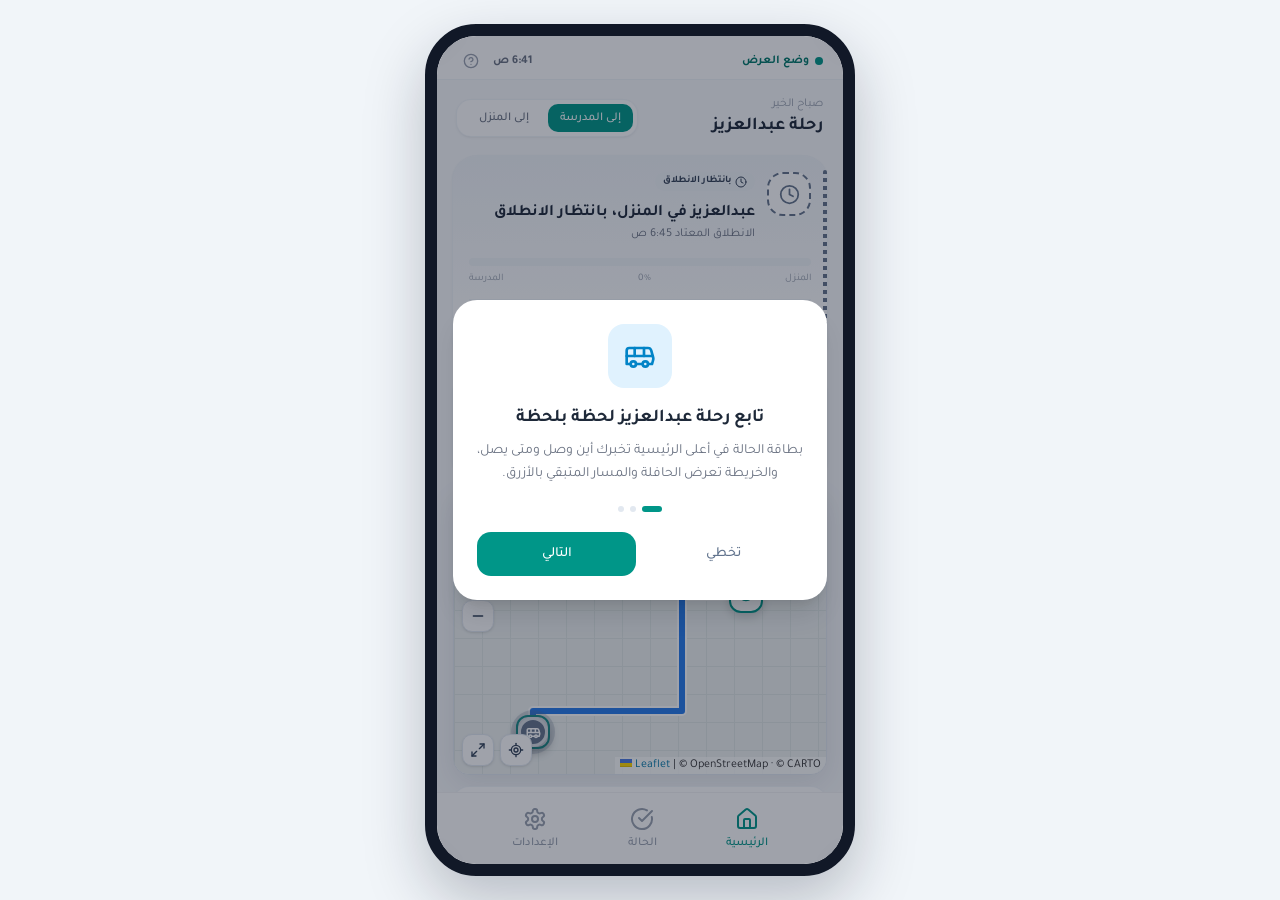
==== commit 243371bb: "Update child arrival tracking app build Co-Authored-By: Claude Opus 5.5 <noreply@anthropic.com> Clau" ====
--- a/child-tracking/index.html
+++ b/child-tracking/index.html
@@ -19,8 +19,8 @@
       }
     </style>
     <!-- figma:head-end -->
-    <script type="module" crossorigin src="./assets/index-Dzn5xNxl.js"></script>
-    <link rel="stylesheet" crossorigin href="./assets/index-D1j4i42w.css">
+    <script type="module" crossorigin src="./assets/index-Bv08exea.js"></script>
+    <link rel="stylesheet" crossorigin href="./assets/index-C1EHjMa9.css">
   </head>
   <body>
     <!-- figma:body-start -->
--- a/child-tracking/assets/index-C1EHjMa9.css
+++ b/child-tracking/assets/index-C1EHjMa9.css
@@ -0,0 +1 @@
+@import"https://fonts.googleapis.com/css2?family=Tajawal:wght@400;500;700;800&display=swap";.leaflet-pane,.leaflet-tile,.leaflet-marker-icon,.leaflet-marker-shadow,.leaflet-tile-container,.leaflet-pane>svg,.leaflet-pane>canvas,.leaflet-zoom-box,.leaflet-image-layer,.leaflet-layer{position:absolute;left:0;top:0}.leaflet-container{overflow:hidden}.leaflet-tile,.leaflet-marker-icon,.leaflet-marker-shadow{-webkit-user-select:none;-moz-user-select:none;user-select:none;-webkit-user-drag:none}.leaflet-tile::selection{background:transparent}.leaflet-safari .leaflet-tile{image-rendering:-webkit-optimize-contrast}.leaflet-safari .leaflet-tile-container{width:1600px;height:1600px;-webkit-transform-origin:0 0}.leaflet-marker-icon,.leaflet-marker-shadow{display:block}.leaflet-container .leaflet-overlay-pane svg{max-width:none!important;max-height:none!important}.leaflet-container .leaflet-marker-pane img,.leaflet-container .leaflet-shadow-pane img,.leaflet-container .leaflet-tile-pane img,.leaflet-container img.leaflet-image-layer,.leaflet-container .leaflet-tile{max-width:none!important;max-height:none!important;width:auto;padding:0}.leaflet-container img.leaflet-tile{mix-blend-mode:plus-lighter}.leaflet-container.leaflet-touch-zoom{-ms-touch-action:pan-x pan-y;touch-action:pan-x pan-y}.leaflet-container.leaflet-touch-drag{-ms-touch-action:pinch-zoom;touch-action:none;touch-action:pinch-zoom}.leaflet-container.leaflet-touch-drag.leaflet-touch-zoom{-ms-touch-action:none;touch-action:none}.leaflet-container{-webkit-tap-highlight-color:transparent}.leaflet-container a{-webkit-tap-highlight-color:rgba(51,181,229,.4)}.leaflet-tile{filter:inherit;visibility:hidden}.leaflet-tile-loaded{visibility:inherit}.leaflet-zoom-box{width:0;height:0;-moz-box-sizing:border-box;box-sizing:border-box;z-index:800}.leaflet-overlay-pane svg{-moz-user-select:none}.leaflet-pane{z-index:400}.leaflet-tile-pane{z-index:200}.leaflet-overlay-pane{z-index:400}.leaflet-shadow-pane{z-index:500}.leaflet-marker-pane{z-index:600}.leaflet-tooltip-pane{z-index:650}.leaflet-popup-pane{z-index:700}.leaflet-map-pane canvas{z-index:100}.leaflet-map-pane svg{z-index:200}.leaflet-vml-shape{width:1px;height:1px}.lvml{behavior:url(#default#VML);display:inline-block;position:absolute}.leaflet-control{position:relative;z-index:800;pointer-events:visiblePainted;pointer-events:auto}.leaflet-top,.leaflet-bottom{position:absolute;z-index:1000;pointer-events:none}.leaflet-top{top:0}.leaflet-right{right:0}.leaflet-bottom{bottom:0}.leaflet-left{left:0}.leaflet-control{float:left;clear:both}.leaflet-right .leaflet-control{float:right}.leaflet-top .leaflet-control{margin-top:10px}.leaflet-bottom .leaflet-control{margin-bottom:10px}.leaflet-left .leaflet-control{margin-left:10px}.leaflet-right .leaflet-control{margin-right:10px}.leaflet-fade-anim .leaflet-popup{opacity:0;-webkit-transition:opacity .2s linear;-moz-transition:opacity .2s linear;transition:opacity .2s linear}.leaflet-fade-anim .leaflet-map-pane .leaflet-popup{opacity:1}.leaflet-zoom-animated{-webkit-transform-origin:0 0;-ms-transform-origin:0 0;transform-origin:0 0}svg.leaflet-zoom-animated{will-change:transform}.leaflet-zoom-anim .leaflet-zoom-animated{-webkit-transition:-webkit-transform .25s cubic-bezier(0,0,.25,1);-moz-transition:-moz-transform .25s cubic-bezier(0,0,.25,1);transition:transform .25s cubic-bezier(0,0,.25,1)}.leaflet-zoom-anim .leaflet-tile,.leaflet-pan-anim .leaflet-tile{-webkit-transition:none;-moz-transition:none;transition:none}.leaflet-zoom-anim .leaflet-zoom-hide{visibility:hidden}.leaflet-interactive{cursor:pointer}.leaflet-grab{cursor:-webkit-grab;cursor:-moz-grab;cursor:grab}.leaflet-crosshair,.leaflet-crosshair .leaflet-interactive{cursor:crosshair}.leaflet-popup-pane,.leaflet-control{cursor:auto}.leaflet-dragging .leaflet-grab,.leaflet-dragging .leaflet-grab .leaflet-interactive,.leaflet-dragging .leaflet-marker-draggable{cursor:move;cursor:-webkit-grabbing;cursor:-moz-grabbing;cursor:grabbing}.leaflet-marker-icon,.leaflet-marker-shadow,.leaflet-image-layer,.leaflet-pane>svg path,.leaflet-tile-container{pointer-events:none}.leaflet-marker-icon.leaflet-interactive,.leaflet-image-layer.leaflet-interactive,.leaflet-pane>svg path.leaflet-interactive,svg.leaflet-image-layer.leaflet-interactive path{pointer-events:visiblePainted;pointer-events:auto}.leaflet-container{background:#ddd;outline-offset:1px}.leaflet-container a{color:#0078a8}.leaflet-zoom-box{border:2px dotted #38f;background:#ffffff80}.leaflet-container{font-family:Helvetica Neue,Arial,Helvetica,sans-serif;font-size:12px;font-size:.75rem;line-height:1.5}.leaflet-bar{box-shadow:0 1px 5px #000000a6;border-radius:4px}.leaflet-bar a{background-color:#fff;border-bottom:1px solid #ccc;width:26px;height:26px;line-height:26px;display:block;text-align:center;text-decoration:none;color:#000}.leaflet-bar a,.leaflet-control-layers-toggle{background-position:50% 50%;background-repeat:no-repeat;display:block}.leaflet-bar a:hover,.leaflet-bar a:focus{background-color:#f4f4f4}.leaflet-bar a:first-child{border-top-left-radius:4px;border-top-right-radius:4px}.leaflet-bar a:last-child{border-bottom-left-radius:4px;border-bottom-right-radius:4px;border-bottom:none}.leaflet-bar a.leaflet-disabled{cursor:default;background-color:#f4f4f4;color:#bbb}.leaflet-touch .leaflet-bar a{width:30px;height:30px;line-height:30px}.leaflet-touch .leaflet-bar a:first-child{border-top-left-radius:2px;border-top-right-radius:2px}.leaflet-touch .leaflet-bar a:last-child{border-bottom-left-radius:2px;border-bottom-right-radius:2px}.leaflet-control-zoom-in,.leaflet-control-zoom-out{font:700 18px Lucida Console,Monaco,monospace;text-indent:1px}.leaflet-touch .leaflet-control-zoom-in,.leaflet-touch .leaflet-control-zoom-out{font-size:22px}.leaflet-control-layers{box-shadow:0 1px 5px #0006;background:#fff;border-radius:5px}.leaflet-control-layers-toggle{background-image:url([data-uri]);width:36px;height:36px}.leaflet-retina .leaflet-control-layers-toggle{background-image:url([data-uri]);background-size:26px 26px}.leaflet-touch .leaflet-control-layers-toggle{width:44px;height:44px}.leaflet-control-layers .leaflet-control-layers-list,.leaflet-control-layers-expanded .leaflet-control-layers-toggle{display:none}.leaflet-control-layers-expanded .leaflet-control-layers-list{display:block;position:relative}.leaflet-control-layers-expanded{padding:6px 10px 6px 6px;color:#333;background:#fff}.leaflet-control-layers-scrollbar{overflow-y:scroll;overflow-x:hidden;padding-right:5px}.leaflet-control-layers-selector{margin-top:2px;position:relative;top:1px}.leaflet-control-layers label{display:block;font-size:13px;font-size:1.08333em}.leaflet-control-layers-separator{height:0;border-top:1px solid #ddd;margin:5px -10px 5px -6px}.leaflet-default-icon-path{background-image:url([data-uri])}.leaflet-container .leaflet-control-attribution{background:#fff;background:#fffc;margin:0}.leaflet-control-attribution,.leaflet-control-scale-line{padding:0 5px;color:#333;line-height:1.4}.leaflet-control-attribution a{text-decoration:none}.leaflet-control-attribution a:hover,.leaflet-control-attribution a:focus{text-decoration:underline}.leaflet-attribution-flag{display:inline!important;vertical-align:baseline!important;width:1em;height:.6669em}.leaflet-left .leaflet-control-scale{margin-left:5px}.leaflet-bottom .leaflet-control-scale{margin-bottom:5px}.leaflet-control-scale-line{border:2px solid #777;border-top:none;line-height:1.1;padding:2px 5px 1px;white-space:nowrap;-moz-box-sizing:border-box;box-sizing:border-box;background:#fffc;text-shadow:1px 1px #fff}.leaflet-control-scale-line:not(:first-child){border-top:2px solid #777;border-bottom:none;margin-top:-2px}.leaflet-control-scale-line:not(:first-child):not(:last-child){border-bottom:2px solid #777}.leaflet-touch .leaflet-control-attribution,.leaflet-touch .leaflet-control-layers,.leaflet-touch .leaflet-bar{box-shadow:none}.leaflet-touch .leaflet-control-layers,.leaflet-touch .leaflet-bar{border:2px solid rgba(0,0,0,.2);background-clip:padding-box}.leaflet-popup{position:absolute;text-align:center;margin-bottom:20px}.leaflet-popup-content-wrapper{padding:1px;text-align:left;border-radius:12px}.leaflet-popup-content{margin:13px 24px 13px 20px;line-height:1.3;font-size:13px;font-size:1.08333em;min-height:1px}.leaflet-popup-content p{margin:1.3em 0}.leaflet-popup-tip-container{width:40px;height:20px;position:absolute;left:50%;margin-top:-1px;margin-left:-20px;overflow:hidden;pointer-events:none}.leaflet-popup-tip{width:17px;height:17px;padding:1px;margin:-10px auto 0;pointer-events:auto;-webkit-transform:rotate(45deg);-moz-transform:rotate(45deg);-ms-transform:rotate(45deg);transform:rotate(45deg)}.leaflet-popup-content-wrapper,.leaflet-popup-tip{background:#fff;color:#333;box-shadow:0 3px 14px #0006}.leaflet-container a.leaflet-popup-close-button{position:absolute;top:0;right:0;border:none;text-align:center;width:24px;height:24px;font:16px/24px Tahoma,Verdana,sans-serif;color:#757575;text-decoration:none;background:transparent}.leaflet-container a.leaflet-popup-close-button:hover,.leaflet-container a.leaflet-popup-close-button:focus{color:#585858}.leaflet-popup-scrolled{overflow:auto}.leaflet-oldie .leaflet-popup-content-wrapper{-ms-zoom:1}.leaflet-oldie .leaflet-popup-tip{width:24px;margin:0 auto;-ms-filter:"progid:DXImageTransform.Microsoft.Matrix(M11=0.70710678, M12=0.70710678, M21=-0.70710678, M22=0.70710678)";filter:progid:DXImageTransform.Microsoft.Matrix(M11=.70710678,M12=.70710678,M21=-.70710678,M22=.70710678)}.leaflet-oldie .leaflet-control-zoom,.leaflet-oldie .leaflet-control-layers,.leaflet-oldie .leaflet-popup-content-wrapper,.leaflet-oldie .leaflet-popup-tip{border:1px solid #999}.leaflet-div-icon{background:#fff;border:1px solid #666}.leaflet-tooltip{position:absolute;padding:6px;background-color:#fff;border:1px solid #fff;border-radius:3px;color:#222;white-space:nowrap;-webkit-user-select:none;-moz-user-select:none;-ms-user-select:none;user-select:none;pointer-events:none;box-shadow:0 1px 3px #0006}.leaflet-tooltip.leaflet-interactive{cursor:pointer;pointer-events:auto}.leaflet-tooltip-top:before,.leaflet-tooltip-bottom:before,.leaflet-tooltip-left:before,.leaflet-tooltip-right:before{position:absolute;pointer-events:none;border:6px solid transparent;background:transparent;content:""}.leaflet-tooltip-bottom{margin-top:6px}.leaflet-tooltip-top{margin-top:-6px}.leaflet-tooltip-bottom:before,.leaflet-tooltip-top:before{left:50%;margin-left:-6px}.leaflet-tooltip-top:before{bottom:0;margin-bottom:-12px;border-top-color:#fff}.leaflet-tooltip-bottom:before{top:0;margin-top:-12px;margin-left:-6px;border-bottom-color:#fff}.leaflet-tooltip-left{margin-left:-6px}.leaflet-tooltip-right{margin-left:6px}.leaflet-tooltip-left:before,.leaflet-tooltip-right:before{top:50%;margin-top:-6px}.leaflet-tooltip-left:before{right:0;margin-right:-12px;border-left-color:#fff}.leaflet-tooltip-right:before{left:0;margin-left:-12px;border-right-color:#fff}@media print{.leaflet-control{-webkit-print-color-adjust:exact;print-color-adjust:exact}}/*! tailwindcss v4.1.12 | MIT License | https://tailwindcss.com */@layer properties{@supports (((-webkit-hyphens:none)) and (not (margin-trim:inline))) or ((-moz-orient:inline) and (not (color:rgb(from red r g b)))){*,:before,:after,::backdrop{--tw-translate-x:0;--tw-translate-y:0;--tw-translate-z:0;--tw-rotate-x:initial;--tw-rotate-y:initial;--tw-rotate-z:initial;--tw-skew-x:initial;--tw-skew-y:initial;--tw-space-y-reverse:0;--tw-space-x-reverse:0;--tw-border-style:solid;--tw-gradient-position:initial;--tw-gradient-from:#0000;--tw-gradient-via:#0000;--tw-gradient-to:#0000;--tw-gradient-stops:initial;--tw-gradient-via-stops:initial;--tw-gradient-from-position:0%;--tw-gradient-via-position:50%;--tw-gradient-to-position:100%;--tw-leading:initial;--tw-font-weight:initial;--tw-tracking:initial;--tw-ordinal:initial;--tw-slashed-zero:initial;--tw-numeric-figure:initial;--tw-numeric-spacing:initial;--tw-numeric-fraction:initial;--tw-shadow:0 0 #0000;--tw-shadow-color:initial;--tw-shadow-alpha:100%;--tw-inset-shadow:0 0 #0000;--tw-inset-shadow-color:initial;--tw-inset-shadow-alpha:100%;--tw-ring-color:initial;--tw-ring-shadow:0 0 #0000;--tw-inset-ring-color:initial;--tw-inset-ring-shadow:0 0 #0000;--tw-ring-inset:initial;--tw-ring-offset-width:0px;--tw-ring-offset-color:#fff;--tw-ring-offset-shadow:0 0 #0000;--tw-outline-style:solid;--tw-backdrop-blur:initial;--tw-backdrop-brightness:initial;--tw-backdrop-contrast:initial;--tw-backdrop-grayscale:initial;--tw-backdrop-hue-rotate:initial;--tw-backdrop-invert:initial;--tw-backdrop-opacity:initial;--tw-backdrop-saturate:initial;--tw-backdrop-sepia:initial;--tw-duration:initial;--tw-ease:initial;--tw-content:"";--tw-scale-x:1;--tw-scale-y:1;--tw-scale-z:1;--tw-animation-delay:0s;--tw-animation-direction:normal;--tw-animation-duration:initial;--tw-animation-fill-mode:none;--tw-animation-iteration-count:1;--tw-enter-blur:0;--tw-enter-opacity:1;--tw-enter-rotate:0;--tw-enter-scale:1;--tw-enter-translate-x:0;--tw-enter-translate-y:0;--tw-exit-blur:0;--tw-exit-opacity:1;--tw-exit-rotate:0;--tw-exit-scale:1;--tw-exit-translate-x:0;--tw-exit-translate-y:0}}}@layer theme{:root,:host{--font-sans:ui-sans-serif,system-ui,sans-serif,"Apple Color Emoji","Segoe UI Emoji","Segoe UI Symbol","Noto Color Emoji";--font-mono:ui-monospace,SFMono-Regular,Menlo,Monaco,Consolas,"Liberation Mono","Courier New",monospace;--color-red-50:oklch(97.1% .013 17.38);--color-red-200:oklch(88.5% .062 18.334);--color-red-500:oklch(63.7% .237 25.331);--color-red-700:oklch(50.5% .213 27.518);--color-orange-50:oklch(98% .016 73.684);--color-orange-700:oklch(55.3% .195 38.402);--color-amber-200:oklch(92.4% .12 95.746);--color-amber-800:oklch(47.3% .137 46.201);--color-emerald-50:oklch(97.9% .021 166.113);--color-emerald-800:oklch(43.2% .095 166.913);--color-slate-50:oklch(98.4% .003 247.858);--color-slate-100:oklch(96.8% .007 247.896);--color-slate-200:oklch(92.9% .013 255.508);--color-slate-300:oklch(86.9% .022 252.894);--color-slate-400:oklch(70.4% .04 256.788);--color-slate-500:oklch(55.4% .046 257.417);--color-slate-600:oklch(44.6% .043 257.281);--color-slate-700:oklch(37.2% .044 257.287);--color-slate-800:oklch(27.9% .041 260.031);--color-slate-900:oklch(20.8% .042 265.755);--color-gray-100:oklch(96.7% .003 264.542);--color-gray-400:oklch(70.7% .022 261.325);--color-gray-500:oklch(55.1% .027 264.364);--color-gray-600:oklch(44.6% .03 256.802);--color-gray-700:oklch(37.3% .034 259.733);--color-gray-800:oklch(27.8% .033 256.848);--color-black:#000;--color-white:#fff;--spacing:.25rem;--container-sm:24rem;--container-lg:32rem;--text-xs:.75rem;--text-xs--line-height:calc(1/.75);--text-sm:.875rem;--text-sm--line-height:calc(1.25/.875);--text-base:1rem;--text-base--line-height: 1.5 ;--text-lg:1.125rem;--text-lg--line-height:calc(1.75/1.125);--text-xl:1.25rem;--text-xl--line-height:calc(1.75/1.25);--text-2xl:1.5rem;--font-weight-normal:400;--font-weight-medium:500;--font-weight-semibold:600;--font-weight-bold:700;--tracking-tight:-.025em;--tracking-widest:.1em;--leading-tight:1.25;--leading-snug:1.375;--leading-relaxed:1.625;--radius-xs:.125rem;--radius-2xl:1rem;--radius-3xl:1.5rem;--ease-in-out:cubic-bezier(.4,0,.2,1);--animate-spin:spin 1s linear infinite;--animate-ping:ping 1s cubic-bezier(0,0,.2,1)infinite;--animate-pulse:pulse 2s cubic-bezier(.4,0,.6,1)infinite;--aspect-video:16/9;--default-transition-duration:.15s;--default-transition-timing-function:cubic-bezier(.4,0,.2,1);--default-font-family:var(--font-sans);--default-mono-font-family:var(--font-mono);--color-border:var(--border)}}@layer base{*,:after,:before,::backdrop{box-sizing:border-box;border:0 solid;margin:0;padding:0}::file-selector-button{box-sizing:border-box;border:0 solid;margin:0;padding:0}html,:host{-webkit-text-size-adjust:100%;-moz-tab-size:4;tab-size:4;line-height:1.5;font-family:var(--default-font-family,ui-sans-serif,system-ui,sans-serif,"Apple Color Emoji","Segoe UI Emoji","Segoe UI Symbol","Noto Color Emoji");font-feature-settings:var(--default-font-feature-settings,normal);font-variation-settings:var(--default-font-variation-settings,normal);-webkit-tap-highlight-color:transparent}hr{height:0;color:inherit;border-top-width:1px}abbr:where([title]){-webkit-text-decoration:underline dotted;text-decoration:underline dotted}h1,h2,h3,h4,h5,h6{font-size:inherit;font-weight:inherit}a{color:inherit;-webkit-text-decoration:inherit;text-decoration:inherit}b,strong{font-weight:bolder}code,kbd,samp,pre{font-family:var(--default-mono-font-family,ui-monospace,SFMono-Regular,Menlo,Monaco,Consolas,"Liberation Mono","Courier New",monospace);font-feature-settings:var(--default-mono-font-feature-settings,normal);font-variation-settings:var(--default-mono-font-variation-settings,normal);font-size:1em}small{font-size:80%}sub,sup{vertical-align:baseline;font-size:75%;line-height:0;position:relative}sub{bottom:-.25em}sup{top:-.5em}table{text-indent:0;border-color:inherit;border-collapse:collapse}:-moz-focusring{outline:auto}progress{vertical-align:baseline}summary{display:list-item}ol,ul,menu{list-style:none}img,svg,video,canvas,audio,iframe,embed,object{vertical-align:middle;display:block}img,video{max-width:100%;height:auto}button,input,select,optgroup,textarea{font:inherit;font-feature-settings:inherit;font-variation-settings:inherit;letter-spacing:inherit;color:inherit;opacity:1;background-color:#0000;border-radius:0}::file-selector-button{font:inherit;font-feature-settings:inherit;font-variation-settings:inherit;letter-spacing:inherit;color:inherit;opacity:1;background-color:#0000;border-radius:0}:where(select:is([multiple],[size])) optgroup{font-weight:bolder}:where(select:is([multiple],[size])) optgroup option{padding-inline-start:20px}::file-selector-button{margin-inline-end:4px}::placeholder{opacity:1}@supports (not ((-webkit-appearance:-apple-pay-button))) or (contain-intrinsic-size:1px){::placeholder{color:currentColor}@supports (color:color-mix(in lab,red,red)){::placeholder{color:color-mix(in oklab,currentcolor 50%,transparent)}}}textarea{resize:vertical}::-webkit-search-decoration{-webkit-appearance:none}::-webkit-date-and-time-value{min-height:1lh;text-align:inherit}::-webkit-datetime-edit{display:inline-flex}::-webkit-datetime-edit-fields-wrapper{padding:0}::-webkit-datetime-edit{padding-block:0}::-webkit-datetime-edit-year-field{padding-block:0}::-webkit-datetime-edit-month-field{padding-block:0}::-webkit-datetime-edit-day-field{padding-block:0}::-webkit-datetime-edit-hour-field{padding-block:0}::-webkit-datetime-edit-minute-field{padding-block:0}::-webkit-datetime-edit-second-field{padding-block:0}::-webkit-datetime-edit-millisecond-field{padding-block:0}::-webkit-datetime-edit-meridiem-field{padding-block:0}::-webkit-calendar-picker-indicator{line-height:1}:-moz-ui-invalid{box-shadow:none}button,input:where([type=button],[type=reset],[type=submit]){-webkit-appearance:button;-moz-appearance:button;appearance:button}::file-selector-button{-webkit-appearance:button;-moz-appearance:button;appearance:button}::-webkit-inner-spin-button{height:auto}::-webkit-outer-spin-button{height:auto}[hidden]:where(:not([hidden=until-found])){display:none!important}*{border-color:var(--border);outline-color:var(--ring)}@supports (color:color-mix(in lab,red,red)){*{outline-color:color-mix(in oklab,var(--ring)50%,transparent)}}body{background-color:var(--background);color:var(--foreground)}html{font-size:var(--font-size)}h1{font-size:var(--text-2xl);font-weight:var(--font-weight-medium);line-height:1.5}h2{font-size:var(--text-xl);font-weight:var(--font-weight-medium);line-height:1.5}h3{font-size:var(--text-lg);font-weight:var(--font-weight-medium);line-height:1.5}h4,label,button{font-size:var(--text-base);font-weight:var(--font-weight-medium);line-height:1.5}input{font-size:var(--text-base);font-weight:var(--font-weight-normal);line-height:1.5}}@layer components;@layer utilities{.\@container\/card-header{container:card-header/inline-size}.pointer-events-none{pointer-events:none}.invisible{visibility:hidden}.visible{visibility:visible}.sr-only{clip:rect(0,0,0,0);white-space:nowrap;border-width:0;width:1px;height:1px;margin:-1px;padding:0;position:absolute;overflow:hidden}.absolute{position:absolute}.fixed{position:fixed}.relative{position:relative}.sticky{position:sticky}.inset-0{inset:calc(var(--spacing)*0)}.inset-x-0{inset-inline:calc(var(--spacing)*0)}.inset-x-2{inset-inline:calc(var(--spacing)*2)}.inset-y-0{inset-block:calc(var(--spacing)*0)}.-top-1{top:calc(var(--spacing)*-1)}.-top-12{top:calc(var(--spacing)*-12)}.top-0{top:calc(var(--spacing)*0)}.top-0\.5{top:calc(var(--spacing)*.5)}.top-1\.5{top:calc(var(--spacing)*1.5)}.top-1\/2{top:50%}.top-2{top:calc(var(--spacing)*2)}.top-3\.5{top:calc(var(--spacing)*3.5)}.top-4{top:calc(var(--spacing)*4)}.top-\[1px\]{top:1px}.top-\[50\%\]{top:50%}.top-\[60\%\]{top:60%}.top-full{top:100%}.-right-1{right:calc(var(--spacing)*-1)}.-right-12{right:calc(var(--spacing)*-12)}.right-0{right:calc(var(--spacing)*0)}.right-1{right:calc(var(--spacing)*1)}.right-2{right:calc(var(--spacing)*2)}.right-3{right:calc(var(--spacing)*3)}.right-4{right:calc(var(--spacing)*4)}.-bottom-12{bottom:calc(var(--spacing)*-12)}.bottom-0{bottom:calc(var(--spacing)*0)}.bottom-2{bottom:calc(var(--spacing)*2)}.-left-12{left:calc(var(--spacing)*-12)}.left-0{left:calc(var(--spacing)*0)}.left-0\.5{left:calc(var(--spacing)*.5)}.left-1{left:calc(var(--spacing)*1)}.left-1\/2{left:50%}.left-2{left:calc(var(--spacing)*2)}.left-\[22px\]{left:22px}.left-\[50\%\]{left:50%}.isolate{isolation:isolate}.z-10{z-index:10}.z-20{z-index:20}.z-50{z-index:50}.z-\[1\]{z-index:1}.z-\[500\]{z-index:500}.z-\[1000\]{z-index:1000}.z-\[1100\]{z-index:1100}.col-start-2{grid-column-start:2}.row-span-2{grid-row:span 2/span 2}.row-start-1{grid-row-start:1}.-mx-1{margin-inline:calc(var(--spacing)*-1)}.mx-2{margin-inline:calc(var(--spacing)*2)}.mx-3\.5{margin-inline:calc(var(--spacing)*3.5)}.mx-4{margin-inline:calc(var(--spacing)*4)}.mx-auto{margin-inline:auto}.my-0\.5{margin-block:calc(var(--spacing)*.5)}.my-1{margin-block:calc(var(--spacing)*1)}.-mt-4{margin-top:calc(var(--spacing)*-4)}.mt-0\.5{margin-top:calc(var(--spacing)*.5)}.mt-1{margin-top:calc(var(--spacing)*1)}.mt-1\.5{margin-top:calc(var(--spacing)*1.5)}.mt-2{margin-top:calc(var(--spacing)*2)}.mt-3{margin-top:calc(var(--spacing)*3)}.mt-4{margin-top:calc(var(--spacing)*4)}.mt-5{margin-top:calc(var(--spacing)*5)}.mt-6{margin-top:calc(var(--spacing)*6)}.mt-auto{margin-top:auto}.mb-1{margin-bottom:calc(var(--spacing)*1)}.mb-2{margin-bottom:calc(var(--spacing)*2)}.-ml-4{margin-left:calc(var(--spacing)*-4)}.ml-1{margin-left:calc(var(--spacing)*1)}.ml-auto{margin-left:auto}.line-clamp-1{-webkit-line-clamp:1;-webkit-box-orient:vertical;display:-webkit-box;overflow:hidden}.block{display:block}.flex{display:flex}.grid{display:grid}.hidden{display:none}.inline-block{display:inline-block}.inline-flex{display:inline-flex}.table{display:table}.table-caption{display:table-caption}.table-cell{display:table-cell}.table-row{display:table-row}.field-sizing-content{field-sizing:content}.aspect-square{aspect-ratio:1}.aspect-video{aspect-ratio:var(--aspect-video)}.size-2{width:calc(var(--spacing)*2);height:calc(var(--spacing)*2)}.size-2\.5{width:calc(var(--spacing)*2.5);height:calc(var(--spacing)*2.5)}.size-3{width:calc(var(--spacing)*3);height:calc(var(--spacing)*3)}.size-3\.5{width:calc(var(--spacing)*3.5);height:calc(var(--spacing)*3.5)}.size-4{width:calc(var(--spacing)*4);height:calc(var(--spacing)*4)}.size-7{width:calc(var(--spacing)*7);height:calc(var(--spacing)*7)}.size-8{width:calc(var(--spacing)*8);height:calc(var(--spacing)*8)}.size-9{width:calc(var(--spacing)*9);height:calc(var(--spacing)*9)}.size-10{width:calc(var(--spacing)*10);height:calc(var(--spacing)*10)}.size-full{width:100%;height:100%}.h-0\.5{height:calc(var(--spacing)*.5)}.h-1\.5{height:calc(var(--spacing)*1.5)}.h-2{height:calc(var(--spacing)*2)}.h-2\.5{height:calc(var(--spacing)*2.5)}.h-3{height:calc(var(--spacing)*3)}.h-3\.5{height:calc(var(--spacing)*3.5)}.h-4{height:calc(var(--spacing)*4)}.h-5{height:calc(var(--spacing)*5)}.h-6{height:calc(var(--spacing)*6)}.h-7{height:calc(var(--spacing)*7)}.h-8{height:calc(var(--spacing)*8)}.h-9{height:calc(var(--spacing)*9)}.h-10{height:calc(var(--spacing)*10)}.h-12{height:calc(var(--spacing)*12)}.h-16{height:calc(var(--spacing)*16)}.h-\[1\.15rem\]{height:1.15rem}.h-\[220px\]{height:220px}.h-\[420px\]{height:420px}.h-\[calc\(100\%-1px\)\]{height:calc(100% - 1px)}.h-\[var\(--radix-navigation-menu-viewport-height\)\]{height:var(--radix-navigation-menu-viewport-height)}.h-\[var\(--radix-select-trigger-height\)\]{height:var(--radix-select-trigger-height)}.h-auto{height:auto}.h-full{height:100%}.h-px{height:1px}.h-svh{height:100svh}.max-h-\(--radix-context-menu-content-available-height\){max-height:var(--radix-context-menu-content-available-height)}.max-h-\(--radix-dropdown-menu-content-available-height\){max-height:var(--radix-dropdown-menu-content-available-height)}.max-h-\(--radix-select-content-available-height\){max-height:var(--radix-select-content-available-height)}.max-h-\[300px\]{max-height:300px}.min-h-0{min-height:calc(var(--spacing)*0)}.min-h-4{min-height:calc(var(--spacing)*4)}.min-h-16{min-height:calc(var(--spacing)*16)}.min-h-full{min-height:100%}.min-h-svh{min-height:100svh}.w-\(--sidebar-width\){width:var(--sidebar-width)}.w-0{width:calc(var(--spacing)*0)}.w-1{width:calc(var(--spacing)*1)}.w-1\.5{width:calc(var(--spacing)*1.5)}.w-2{width:calc(var(--spacing)*2)}.w-2\.5{width:calc(var(--spacing)*2.5)}.w-3{width:calc(var(--spacing)*3)}.w-3\.5{width:calc(var(--spacing)*3.5)}.w-3\/4{width:75%}.w-4{width:calc(var(--spacing)*4)}.w-5{width:calc(var(--spacing)*5)}.w-6{width:calc(var(--spacing)*6)}.w-7{width:calc(var(--spacing)*7)}.w-8{width:calc(var(--spacing)*8)}.w-9{width:calc(var(--spacing)*9)}.w-11{width:calc(var(--spacing)*11)}.w-16{width:calc(var(--spacing)*16)}.w-64{width:calc(var(--spacing)*64)}.w-72{width:calc(var(--spacing)*72)}.w-\[100px\]{width:100px}.w-auto{width:auto}.w-fit{width:fit-content}.w-full{width:100%}.w-max{width:max-content}.w-px{width:1px}.max-w-\(--skeleton-width\){max-width:var(--skeleton-width)}.max-w-\[calc\(100\%-2rem\)\]{max-width:calc(100% - 2rem)}.max-w-max{max-width:max-content}.max-w-sm{max-width:var(--container-sm)}.min-w-0{min-width:calc(var(--spacing)*0)}.min-w-5{min-width:calc(var(--spacing)*5)}.min-w-8{min-width:calc(var(--spacing)*8)}.min-w-9{min-width:calc(var(--spacing)*9)}.min-w-10{min-width:calc(var(--spacing)*10)}.min-w-\[8rem\]{min-width:8rem}.min-w-\[12rem\]{min-width:12rem}.min-w-\[var\(--radix-select-trigger-width\)\]{min-width:var(--radix-select-trigger-width)}.flex-1{flex:1}.flex-shrink-0,.shrink-0{flex-shrink:0}.grow{flex-grow:1}.grow-0{flex-grow:0}.basis-full{flex-basis:100%}.caption-bottom{caption-side:bottom}.border-collapse{border-collapse:collapse}.origin-\(--radix-context-menu-content-transform-origin\){transform-origin:var(--radix-context-menu-content-transform-origin)}.origin-\(--radix-dropdown-menu-content-transform-origin\){transform-origin:var(--radix-dropdown-menu-content-transform-origin)}.origin-\(--radix-hover-card-content-transform-origin\){transform-origin:var(--radix-hover-card-content-transform-origin)}.origin-\(--radix-menubar-content-transform-origin\){transform-origin:var(--radix-menubar-content-transform-origin)}.origin-\(--radix-popover-content-transform-origin\){transform-origin:var(--radix-popover-content-transform-origin)}.origin-\(--radix-select-content-transform-origin\){transform-origin:var(--radix-select-content-transform-origin)}.origin-\(--radix-tooltip-content-transform-origin\){transform-origin:var(--radix-tooltip-content-transform-origin)}.-translate-x-1\/2{--tw-translate-x: -50% ;translate:var(--tw-translate-x)var(--tw-translate-y)}.-translate-x-px{--tw-translate-x:-1px;translate:var(--tw-translate-x)var(--tw-translate-y)}.translate-x-\[-50\%\]{--tw-translate-x:-50%;translate:var(--tw-translate-x)var(--tw-translate-y)}.translate-x-px{--tw-translate-x:1px;translate:var(--tw-translate-x)var(--tw-translate-y)}.-translate-y-1\/2{--tw-translate-y: -50% ;translate:var(--tw-translate-x)var(--tw-translate-y)}.translate-y-0\.5{--tw-translate-y:calc(var(--spacing)*.5);translate:var(--tw-translate-x)var(--tw-translate-y)}.translate-y-\[-50\%\]{--tw-translate-y:-50%;translate:var(--tw-translate-x)var(--tw-translate-y)}.translate-y-\[calc\(-50\%_-_2px\)\]{--tw-translate-y: calc(-50% - 2px) ;translate:var(--tw-translate-x)var(--tw-translate-y)}.rotate-45{rotate:45deg}.rotate-90{rotate:90deg}.rotate-180{rotate:180deg}.transform{transform:var(--tw-rotate-x,)var(--tw-rotate-y,)var(--tw-rotate-z,)var(--tw-skew-x,)var(--tw-skew-y,)}.animate-caret-blink{animation:1.25s ease-out infinite caret-blink}.animate-in{animation:enter var(--tw-animation-duration,var(--tw-duration,.15s))var(--tw-ease,ease)var(--tw-animation-delay,0s)var(--tw-animation-iteration-count,1)var(--tw-animation-direction,normal)var(--tw-animation-fill-mode,none)}.animate-ping{animation:var(--animate-ping)}.animate-pulse{animation:var(--animate-pulse)}.animate-spin{animation:var(--animate-spin)}.cursor-default{cursor:default}.touch-none{touch-action:none}.resize-none{resize:none}.scroll-my-1{scroll-margin-block:calc(var(--spacing)*1)}.scroll-py-1{scroll-padding-block:calc(var(--spacing)*1)}.list-none{list-style-type:none}.auto-rows-min{grid-auto-rows:min-content}.grid-cols-2{grid-template-columns:repeat(2,minmax(0,1fr))}.grid-cols-3{grid-template-columns:repeat(3,minmax(0,1fr))}.grid-cols-\[0_1fr\]{grid-template-columns:0 1fr}.grid-rows-\[auto_auto\]{grid-template-rows:auto auto}.flex-col{flex-direction:column}.flex-col-reverse{flex-direction:column-reverse}.flex-row{flex-direction:row}.flex-wrap{flex-wrap:wrap}.place-items-center{place-items:center}.items-center{align-items:center}.items-end{align-items:flex-end}.items-start{align-items:flex-start}.items-stretch{align-items:stretch}.justify-around{justify-content:space-around}.justify-between{justify-content:space-between}.justify-center{justify-content:center}.justify-items-start{justify-items:start}.gap-0\.5{gap:calc(var(--spacing)*.5)}.gap-1{gap:calc(var(--spacing)*1)}.gap-1\.5{gap:calc(var(--spacing)*1.5)}.gap-2{gap:calc(var(--spacing)*2)}.gap-2\.5{gap:calc(var(--spacing)*2.5)}.gap-3{gap:calc(var(--spacing)*3)}.gap-4{gap:calc(var(--spacing)*4)}.gap-6{gap:calc(var(--spacing)*6)}:where(.space-y-2>:not(:last-child)){--tw-space-y-reverse:0;margin-block-start:calc(calc(var(--spacing)*2)*var(--tw-space-y-reverse));margin-block-end:calc(calc(var(--spacing)*2)*calc(1 - var(--tw-space-y-reverse)))}:where(.space-y-3>:not(:last-child)){--tw-space-y-reverse:0;margin-block-start:calc(calc(var(--spacing)*3)*var(--tw-space-y-reverse));margin-block-end:calc(calc(var(--spacing)*3)*calc(1 - var(--tw-space-y-reverse)))}.gap-x-3{column-gap:calc(var(--spacing)*3)}:where(.space-x-1>:not(:last-child)){--tw-space-x-reverse:0;margin-inline-start:calc(calc(var(--spacing)*1)*var(--tw-space-x-reverse));margin-inline-end:calc(calc(var(--spacing)*1)*calc(1 - var(--tw-space-x-reverse)))}.gap-y-0\.5{row-gap:calc(var(--spacing)*.5)}.gap-y-3{row-gap:calc(var(--spacing)*3)}.self-start{align-self:flex-start}.justify-self-end{justify-self:flex-end}.truncate{text-overflow:ellipsis;white-space:nowrap;overflow:hidden}.overflow-auto{overflow:auto}.overflow-hidden{overflow:hidden}.overflow-x-auto{overflow-x:auto}.overflow-x-hidden{overflow-x:hidden}.overflow-y-auto{overflow-y:auto}.rounded-2xl{border-radius:var(--radius-2xl)}.rounded-3xl{border-radius:var(--radius-3xl)}.rounded-\[2px\]{border-radius:2px}.rounded-\[4px\]{border-radius:4px}.rounded-\[inherit\]{border-radius:inherit}.rounded-full{border-radius:3.40282e38px}.rounded-lg{border-radius:var(--radius)}.rounded-md{border-radius:calc(var(--radius) - 2px)}.rounded-none{border-radius:0}.rounded-sm{border-radius:calc(var(--radius) - 4px)}.rounded-xl{border-radius:calc(var(--radius) + 4px)}.rounded-xs{border-radius:var(--radius-xs)}.rounded-tl-sm{border-top-left-radius:calc(var(--radius) - 4px)}.border{border-style:var(--tw-border-style);border-width:1px}.border-2{border-style:var(--tw-border-style);border-width:2px}.border-\[1\.5px\]{border-style:var(--tw-border-style);border-width:1.5px}.border-y{border-block-style:var(--tw-border-style);border-block-width:1px}.border-t{border-top-style:var(--tw-border-style);border-top-width:1px}.border-r{border-right-style:var(--tw-border-style);border-right-width:1px}.border-b{border-bottom-style:var(--tw-border-style);border-bottom-width:1px}.border-l{border-left-style:var(--tw-border-style);border-left-width:1px}.border-dashed{--tw-border-style:dashed;border-style:dashed}.border-\(--color-border\){border-color:var(--color-border)}.border-\[\#009688\]{border-color:#009688}.border-\[\#009688\]\/30{border-color:#0096884d}.border-amber-200{border-color:var(--color-amber-200)}.border-border\/50{border-color:var(--border)}@supports (color:color-mix(in lab,red,red)){.border-border\/50{border-color:color-mix(in oklab,var(--border)50%,transparent)}}.border-gray-100{border-color:var(--color-gray-100)}.border-input{border-color:var(--input)}.border-primary{border-color:var(--primary)}.border-red-200{border-color:var(--color-red-200)}.border-sidebar-border{border-color:var(--sidebar-border)}.border-slate-50{border-color:var(--color-slate-50)}.border-slate-100{border-color:var(--color-slate-100)}.border-slate-200{border-color:var(--color-slate-200)}.border-slate-300{border-color:var(--color-slate-300)}.border-transparent{border-color:#0000}.border-white{border-color:var(--color-white)}.border-white\/20{border-color:#fff3}@supports (color:color-mix(in lab,red,red)){.border-white\/20{border-color:color-mix(in oklab,var(--color-white)20%,transparent)}}.border-t-transparent{border-top-color:#0000}.border-l-transparent{border-left-color:#0000}.bg-\(--color-bg\){background-color:var(--color-bg)}.bg-\[\#009688\]{background-color:#009688}.bg-\[\#E0F2F1\]{background-color:#e0f2f1}.bg-\[\#F8FAFC\]{background-color:#f8fafc}.bg-accent{background-color:var(--accent)}.bg-background{background-color:var(--background)}.bg-black\/50{background-color:#00000080}@supports (color:color-mix(in lab,red,red)){.bg-black\/50{background-color:color-mix(in oklab,var(--color-black)50%,transparent)}}.bg-border{background-color:var(--border)}.bg-card{background-color:var(--card)}.bg-destructive{background-color:var(--destructive)}.bg-emerald-50{background-color:var(--color-emerald-50)}.bg-foreground{background-color:var(--foreground)}.bg-gray-100{background-color:var(--color-gray-100)}.bg-input-background{background-color:var(--input-background)}.bg-muted,.bg-muted\/50{background-color:var(--muted)}@supports (color:color-mix(in lab,red,red)){.bg-muted\/50{background-color:color-mix(in oklab,var(--muted)50%,transparent)}}.bg-orange-50{background-color:var(--color-orange-50)}.bg-popover{background-color:var(--popover)}.bg-primary,.bg-primary\/20{background-color:var(--primary)}@supports (color:color-mix(in lab,red,red)){.bg-primary\/20{background-color:color-mix(in oklab,var(--primary)20%,transparent)}}.bg-red-50{background-color:var(--color-red-50)}.bg-red-500{background-color:var(--color-red-500)}.bg-secondary{background-color:var(--secondary)}.bg-sidebar{background-color:var(--sidebar)}.bg-sidebar-border{background-color:var(--sidebar-border)}.bg-slate-50{background-color:var(--color-slate-50)}.bg-slate-100{background-color:var(--color-slate-100)}.bg-slate-200{background-color:var(--color-slate-200)}.bg-slate-300{background-color:var(--color-slate-300)}.bg-slate-700{background-color:var(--color-slate-700)}.bg-slate-900\/40{background-color:#0f172b66}@supports (color:color-mix(in lab,red,red)){.bg-slate-900\/40{background-color:color-mix(in oklab,var(--color-slate-900)40%,transparent)}}.bg-transparent{background-color:#0000}.bg-white{background-color:var(--color-white)}.bg-white\/20{background-color:#fff3}@supports (color:color-mix(in lab,red,red)){.bg-white\/20{background-color:color-mix(in oklab,var(--color-white)20%,transparent)}}.bg-white\/25{background-color:#ffffff40}@supports (color:color-mix(in lab,red,red)){.bg-white\/25{background-color:color-mix(in oklab,var(--color-white)25%,transparent)}}.bg-white\/90{background-color:#ffffffe6}@supports (color:color-mix(in lab,red,red)){.bg-white\/90{background-color:color-mix(in oklab,var(--color-white)90%,transparent)}}.bg-white\/95{background-color:#fffffff2}@supports (color:color-mix(in lab,red,red)){.bg-white\/95{background-color:color-mix(in oklab,var(--color-white)95%,transparent)}}.bg-gradient-to-r{--tw-gradient-position:to right in oklab;background-image:linear-gradient(var(--tw-gradient-stops))}.from-\[\#059669\]{--tw-gradient-from:#059669;--tw-gradient-stops:var(--tw-gradient-via-stops,var(--tw-gradient-position),var(--tw-gradient-from)var(--tw-gradient-from-position),var(--tw-gradient-to)var(--tw-gradient-to-position))}.to-\[\#047857\]{--tw-gradient-to:#047857;--tw-gradient-stops:var(--tw-gradient-via-stops,var(--tw-gradient-position),var(--tw-gradient-from)var(--tw-gradient-from-position),var(--tw-gradient-to)var(--tw-gradient-to-position))}.fill-current{fill:currentColor}.fill-primary{fill:var(--primary)}.p-0{padding:calc(var(--spacing)*0)}.p-1{padding:calc(var(--spacing)*1)}.p-2{padding:calc(var(--spacing)*2)}.p-3{padding:calc(var(--spacing)*3)}.p-3\.5{padding:calc(var(--spacing)*3.5)}.p-4{padding:calc(var(--spacing)*4)}.p-6{padding:calc(var(--spacing)*6)}.p-\[3px\]{padding:3px}.p-px{padding:1px}.px-1{padding-inline:calc(var(--spacing)*1)}.px-1\.5{padding-inline:calc(var(--spacing)*1.5)}.px-2{padding-inline:calc(var(--spacing)*2)}.px-2\.5{padding-inline:calc(var(--spacing)*2.5)}.px-3{padding-inline:calc(var(--spacing)*3)}.px-3\.5{padding-inline:calc(var(--spacing)*3.5)}.px-4{padding-inline:calc(var(--spacing)*4)}.px-5{padding-inline:calc(var(--spacing)*5)}.px-6{padding-inline:calc(var(--spacing)*6)}.px-10{padding-inline:calc(var(--spacing)*10)}.py-0\.5{padding-block:calc(var(--spacing)*.5)}.py-1{padding-block:calc(var(--spacing)*1)}.py-1\.5{padding-block:calc(var(--spacing)*1.5)}.py-2{padding-block:calc(var(--spacing)*2)}.py-2\.5{padding-block:calc(var(--spacing)*2.5)}.py-3{padding-block:calc(var(--spacing)*3)}.py-3\.5{padding-block:calc(var(--spacing)*3.5)}.py-4{padding-block:calc(var(--spacing)*4)}.py-6{padding-block:calc(var(--spacing)*6)}.pt-0{padding-top:calc(var(--spacing)*0)}.pt-1{padding-top:calc(var(--spacing)*1)}.pt-3{padding-top:calc(var(--spacing)*3)}.pt-4{padding-top:calc(var(--spacing)*4)}.pt-5{padding-top:calc(var(--spacing)*5)}.pt-6{padding-top:calc(var(--spacing)*6)}.pr-2{padding-right:calc(var(--spacing)*2)}.pr-2\.5{padding-right:calc(var(--spacing)*2.5)}.pr-3{padding-right:calc(var(--spacing)*3)}.pr-4{padding-right:calc(var(--spacing)*4)}.pr-8{padding-right:calc(var(--spacing)*8)}.pb-3{padding-bottom:calc(var(--spacing)*3)}.pb-4{padding-bottom:calc(var(--spacing)*4)}.pb-6{padding-bottom:calc(var(--spacing)*6)}.pb-8{padding-bottom:calc(var(--spacing)*8)}.pl-1{padding-left:calc(var(--spacing)*1)}.pl-2{padding-left:calc(var(--spacing)*2)}.pl-4{padding-left:calc(var(--spacing)*4)}.pl-8{padding-left:calc(var(--spacing)*8)}.text-center{text-align:center}.text-left{text-align:left}.text-right{text-align:right}.align-middle{vertical-align:middle}.font-mono{font-family:var(--font-mono)}.text-base{font-size:var(--text-base);line-height:var(--tw-leading,var(--text-base--line-height))}.text-lg{font-size:var(--text-lg);line-height:var(--tw-leading,var(--text-lg--line-height))}.text-sm{font-size:var(--text-sm);line-height:var(--tw-leading,var(--text-sm--line-height))}.text-xl{font-size:var(--text-xl);line-height:var(--tw-leading,var(--text-xl--line-height))}.text-xs{font-size:var(--text-xs);line-height:var(--tw-leading,var(--text-xs--line-height))}.text-\[0\.8rem\]{font-size:.8rem}.text-\[10px\]{font-size:10px}.text-\[11px\]{font-size:11px}.text-\[13px\]{font-size:13px}.leading-none{--tw-leading:1;line-height:1}.leading-relaxed{--tw-leading:var(--leading-relaxed);line-height:var(--leading-relaxed)}.leading-snug{--tw-leading:var(--leading-snug);line-height:var(--leading-snug)}.leading-tight{--tw-leading:var(--leading-tight);line-height:var(--leading-tight)}.font-bold{--tw-font-weight:var(--font-weight-bold);font-weight:var(--font-weight-bold)}.font-medium{--tw-font-weight:var(--font-weight-medium);font-weight:var(--font-weight-medium)}.font-normal{--tw-font-weight:var(--font-weight-normal);font-weight:var(--font-weight-normal)}.font-semibold{--tw-font-weight:var(--font-weight-semibold);font-weight:var(--font-weight-semibold)}.tracking-tight{--tw-tracking:var(--tracking-tight);letter-spacing:var(--tracking-tight)}.tracking-widest{--tw-tracking:var(--tracking-widest);letter-spacing:var(--tracking-widest)}.text-balance{text-wrap:balance}.break-words{overflow-wrap:break-word}.whitespace-nowrap{white-space:nowrap}.text-\[\#00796B\]{color:#00796b}.text-\[\#009688\]{color:#009688}.text-accent-foreground{color:var(--accent-foreground)}.text-amber-800{color:var(--color-amber-800)}.text-card-foreground{color:var(--card-foreground)}.text-current{color:currentColor}.text-destructive{color:var(--destructive)}.text-emerald-800{color:var(--color-emerald-800)}.text-foreground{color:var(--foreground)}.text-gray-400{color:var(--color-gray-400)}.text-gray-500{color:var(--color-gray-500)}.text-gray-600{color:var(--color-gray-600)}.text-gray-700{color:var(--color-gray-700)}.text-gray-800{color:var(--color-gray-800)}.text-muted-foreground{color:var(--muted-foreground)}.text-orange-700{color:var(--color-orange-700)}.text-popover-foreground{color:var(--popover-foreground)}.text-primary{color:var(--primary)}.text-primary-foreground{color:var(--primary-foreground)}.text-red-700{color:var(--color-red-700)}.text-secondary-foreground{color:var(--secondary-foreground)}.text-sidebar-foreground,.text-sidebar-foreground\/70{color:var(--sidebar-foreground)}@supports (color:color-mix(in lab,red,red)){.text-sidebar-foreground\/70{color:color-mix(in oklab,var(--sidebar-foreground)70%,transparent)}}.text-slate-400{color:var(--color-slate-400)}.text-slate-500{color:var(--color-slate-500)}.text-slate-600{color:var(--color-slate-600)}.text-slate-700{color:var(--color-slate-700)}.text-slate-800{color:var(--color-slate-800)}.text-white{color:var(--color-white)}.text-white\/75{color:#ffffffbf}@supports (color:color-mix(in lab,red,red)){.text-white\/75{color:color-mix(in oklab,var(--color-white)75%,transparent)}}.text-white\/80{color:#fffc}@supports (color:color-mix(in lab,red,red)){.text-white\/80{color:color-mix(in oklab,var(--color-white)80%,transparent)}}.text-white\/85{color:#ffffffd9}@supports (color:color-mix(in lab,red,red)){.text-white\/85{color:color-mix(in oklab,var(--color-white)85%,transparent)}}.tabular-nums{--tw-numeric-spacing:tabular-nums;font-variant-numeric:var(--tw-ordinal,)var(--tw-slashed-zero,)var(--tw-numeric-figure,)var(--tw-numeric-spacing,)var(--tw-numeric-fraction,)}.underline-offset-4{text-underline-offset:4px}.opacity-40{opacity:.4}.opacity-50{opacity:.5}.opacity-70{opacity:.7}.shadow{--tw-shadow:0 1px 3px 0 var(--tw-shadow-color,#0000001a),0 1px 2px -1px var(--tw-shadow-color,#0000001a);box-shadow:var(--tw-inset-shadow),var(--tw-inset-ring-shadow),var(--tw-ring-offset-shadow),var(--tw-ring-shadow),var(--tw-shadow)}.shadow-\[0_0_0_1px_hsl\(var\(--sidebar-border\)\)\]{--tw-shadow:0 0 0 1px var(--tw-shadow-color,hsl(var(--sidebar-border)));box-shadow:var(--tw-inset-shadow),var(--tw-inset-ring-shadow),var(--tw-ring-offset-shadow),var(--tw-ring-shadow),var(--tw-shadow)}.shadow-\[0_8px_28px_rgba\(15\,23\,42\,0\.09\)\]{--tw-shadow:0 8px 28px var(--tw-shadow-color,#0f172a17);box-shadow:var(--tw-inset-shadow),var(--tw-inset-ring-shadow),var(--tw-ring-offset-shadow),var(--tw-ring-shadow),var(--tw-shadow)}.shadow-lg{--tw-shadow:0 10px 15px -3px var(--tw-shadow-color,#0000001a),0 4px 6px -4px var(--tw-shadow-color,#0000001a);box-shadow:var(--tw-inset-shadow),var(--tw-inset-ring-shadow),var(--tw-ring-offset-shadow),var(--tw-ring-shadow),var(--tw-shadow)}.shadow-md{--tw-shadow:0 4px 6px -1px var(--tw-shadow-color,#0000001a),0 2px 4px -2px var(--tw-shadow-color,#0000001a);box-shadow:var(--tw-inset-shadow),var(--tw-inset-ring-shadow),var(--tw-ring-offset-shadow),var(--tw-ring-shadow),var(--tw-shadow)}.shadow-none{--tw-shadow:0 0 #0000;box-shadow:var(--tw-inset-shadow),var(--tw-inset-ring-shadow),var(--tw-ring-offset-shadow),var(--tw-ring-shadow),var(--tw-shadow)}.shadow-sm{--tw-shadow:0 1px 3px 0 var(--tw-shadow-color,#0000001a),0 1px 2px -1px var(--tw-shadow-color,#0000001a);box-shadow:var(--tw-inset-shadow),var(--tw-inset-ring-shadow),var(--tw-ring-offset-shadow),var(--tw-ring-shadow),var(--tw-shadow)}.shadow-xl{--tw-shadow:0 20px 25px -5px var(--tw-shadow-color,#0000001a),0 8px 10px -6px var(--tw-shadow-color,#0000001a);box-shadow:var(--tw-inset-shadow),var(--tw-inset-ring-shadow),var(--tw-ring-offset-shadow),var(--tw-ring-shadow),var(--tw-shadow)}.shadow-xs{--tw-shadow:0 1px 2px 0 var(--tw-shadow-color,#0000000d);box-shadow:var(--tw-inset-shadow),var(--tw-inset-ring-shadow),var(--tw-ring-offset-shadow),var(--tw-ring-shadow),var(--tw-shadow)}.ring{--tw-ring-shadow:var(--tw-ring-inset,)0 0 0 calc(1px + var(--tw-ring-offset-width))var(--tw-ring-color,currentcolor);box-shadow:var(--tw-inset-shadow),var(--tw-inset-ring-shadow),var(--tw-ring-offset-shadow),var(--tw-ring-shadow),var(--tw-shadow)}.ring-0{--tw-ring-shadow:var(--tw-ring-inset,)0 0 0 calc(0px + var(--tw-ring-offset-width))var(--tw-ring-color,currentcolor);box-shadow:var(--tw-inset-shadow),var(--tw-inset-ring-shadow),var(--tw-ring-offset-shadow),var(--tw-ring-shadow),var(--tw-shadow)}.ring-1{--tw-ring-shadow:var(--tw-ring-inset,)0 0 0 calc(1px + var(--tw-ring-offset-width))var(--tw-ring-color,currentcolor);box-shadow:var(--tw-inset-shadow),var(--tw-inset-ring-shadow),var(--tw-ring-offset-shadow),var(--tw-ring-shadow),var(--tw-shadow)}.ring-4{--tw-ring-shadow:var(--tw-ring-inset,)0 0 0 calc(4px + var(--tw-ring-offset-width))var(--tw-ring-color,currentcolor);box-shadow:var(--tw-inset-shadow),var(--tw-inset-ring-shadow),var(--tw-ring-offset-shadow),var(--tw-ring-shadow),var(--tw-shadow)}.ring-\[\#009688\]\/30{--tw-ring-color:oklab(60.4538% -.107247 -.00634345/.3)}.ring-ring\/50{--tw-ring-color:var(--ring)}@supports (color:color-mix(in lab,red,red)){.ring-ring\/50{--tw-ring-color:color-mix(in oklab,var(--ring)50%,transparent)}}.ring-sidebar-ring{--tw-ring-color:var(--sidebar-ring)}.ring-slate-100{--tw-ring-color:var(--color-slate-100)}.ring-slate-200{--tw-ring-color:var(--color-slate-200)}.ring-transparent{--tw-ring-color:transparent}.ring-white{--tw-ring-color:var(--color-white)}.ring-offset-background{--tw-ring-offset-color:var(--background)}.outline-hidden{--tw-outline-style:none;outline-style:none}@media (forced-colors:active){.outline-hidden{outline-offset:2px;outline:2px solid #0000}}.outline{outline-style:var(--tw-outline-style);outline-width:1px}.backdrop-blur{--tw-backdrop-blur:blur(8px);-webkit-backdrop-filter:var(--tw-backdrop-blur,)var(--tw-backdrop-brightness,)var(--tw-backdrop-contrast,)var(--tw-backdrop-grayscale,)var(--tw-backdrop-hue-rotate,)var(--tw-backdrop-invert,)var(--tw-backdrop-opacity,)var(--tw-backdrop-saturate,)var(--tw-backdrop-sepia,);backdrop-filter:var(--tw-backdrop-blur,)var(--tw-backdrop-brightness,)var(--tw-backdrop-contrast,)var(--tw-backdrop-grayscale,)var(--tw-backdrop-hue-rotate,)var(--tw-backdrop-invert,)var(--tw-backdrop-opacity,)var(--tw-backdrop-saturate,)var(--tw-backdrop-sepia,)}.transition{transition-property:color,background-color,border-color,outline-color,text-decoration-color,fill,stroke,--tw-gradient-from,--tw-gradient-via,--tw-gradient-to,opacity,box-shadow,transform,translate,scale,rotate,filter,-webkit-backdrop-filter,backdrop-filter,display,visibility,content-visibility,overlay,pointer-events;transition-timing-function:var(--tw-ease,var(--default-transition-timing-function));transition-duration:var(--tw-duration,var(--default-transition-duration))}.transition-\[color\,box-shadow\]{transition-property:color,box-shadow;transition-timing-function:var(--tw-ease,var(--default-transition-timing-function));transition-duration:var(--tw-duration,var(--default-transition-duration))}.transition-\[height\]{transition-property:height;transition-timing-function:var(--tw-ease,var(--default-transition-timing-function));transition-duration:var(--tw-duration,var(--default-transition-duration))}.transition-\[left\,right\,width\]{transition-property:left,right,width;transition-timing-function:var(--tw-ease,var(--default-transition-timing-function));transition-duration:var(--tw-duration,var(--default-transition-duration))}.transition-\[margin\,opacity\]{transition-property:margin,opacity;transition-timing-function:var(--tw-ease,var(--default-transition-timing-function));transition-duration:var(--tw-duration,var(--default-transition-duration))}.transition-\[width\,height\,padding\]{transition-property:width,height,padding;transition-timing-function:var(--tw-ease,var(--default-transition-timing-function));transition-duration:var(--tw-duration,var(--default-transition-duration))}.transition-\[width\]{transition-property:width;transition-timing-function:var(--tw-ease,var(--default-transition-timing-function));transition-duration:var(--tw-duration,var(--default-transition-duration))}.transition-all{transition-property:all;transition-timing-function:var(--tw-ease,var(--default-transition-timing-function));transition-duration:var(--tw-duration,var(--default-transition-duration))}.transition-colors{transition-property:color,background-color,border-color,outline-color,text-decoration-color,fill,stroke,--tw-gradient-from,--tw-gradient-via,--tw-gradient-to;transition-timing-function:var(--tw-ease,var(--default-transition-timing-function));transition-duration:var(--tw-duration,var(--default-transition-duration))}.transition-opacity{transition-property:opacity;transition-timing-function:var(--tw-ease,var(--default-transition-timing-function));transition-duration:var(--tw-duration,var(--default-transition-duration))}.transition-shadow{transition-property:box-shadow;transition-timing-function:var(--tw-ease,var(--default-transition-timing-function));transition-duration:var(--tw-duration,var(--default-transition-duration))}.transition-transform{transition-property:transform,translate,scale,rotate;transition-timing-function:var(--tw-ease,var(--default-transition-timing-function));transition-duration:var(--tw-duration,var(--default-transition-duration))}.transition-none{transition-property:none}.duration-200{--tw-duration:.2s;transition-duration:.2s}.duration-300{--tw-duration:.3s;transition-duration:.3s}.duration-1000{--tw-duration:1s;transition-duration:1s}.ease-in-out{--tw-ease:var(--ease-in-out);transition-timing-function:var(--ease-in-out)}.ease-linear{--tw-ease:linear;transition-timing-function:linear}.fade-in-0{--tw-enter-opacity:0}.outline-none{--tw-outline-style:none;outline-style:none}.select-none{-webkit-user-select:none;user-select:none}.zoom-in-95{--tw-enter-scale:.95}.running{animation-play-state:running}.group-focus-within\/menu-item\:opacity-100:is(:where(.group\/menu-item):focus-within *){opacity:1}@media (hover:hover){.group-hover\/menu-item\:opacity-100:is(:where(.group\/menu-item):hover *){opacity:1}}.group-has-data-\[sidebar\=menu-action\]\/menu-item\:pr-8:is(:where(.group\/menu-item):has([data-sidebar=menu-action]) *){padding-right:calc(var(--spacing)*8)}.group-data-\[collapsible\=icon\]\:-mt-8:is(:where(.group)[data-collapsible=icon] *){margin-top:calc(var(--spacing)*-8)}.group-data-\[collapsible\=icon\]\:hidden:is(:where(.group)[data-collapsible=icon] *){display:none}.group-data-\[collapsible\=icon\]\:size-8\!:is(:where(.group)[data-collapsible=icon] *){width:calc(var(--spacing)*8)!important;height:calc(var(--spacing)*8)!important}.group-data-\[collapsible\=icon\]\:w-\(--sidebar-width-icon\):is(:where(.group)[data-collapsible=icon] *){width:var(--sidebar-width-icon)}.group-data-\[collapsible\=icon\]\:w-\[calc\(var\(--sidebar-width-icon\)\+\(--spacing\(4\)\)\)\]:is(:where(.group)[data-collapsible=icon] *){width:calc(var(--sidebar-width-icon) + (calc(var(--spacing)*4)))}.group-data-\[collapsible\=icon\]\:w-\[calc\(var\(--sidebar-width-icon\)\+\(--spacing\(4\)\)\+2px\)\]:is(:where(.group)[data-collapsible=icon] *){width:calc(var(--sidebar-width-icon) + (calc(var(--spacing)*4)) + 2px)}.group-data-\[collapsible\=icon\]\:overflow-hidden:is(:where(.group)[data-collapsible=icon] *){overflow:hidden}.group-data-\[collapsible\=icon\]\:p-0\!:is(:where(.group)[data-collapsible=icon] *){padding:calc(var(--spacing)*0)!important}.group-data-\[collapsible\=icon\]\:p-2\!:is(:where(.group)[data-collapsible=icon] *){padding:calc(var(--spacing)*2)!important}.group-data-\[collapsible\=icon\]\:opacity-0:is(:where(.group)[data-collapsible=icon] *){opacity:0}.group-data-\[collapsible\=offcanvas\]\:right-\[calc\(var\(--sidebar-width\)\*-1\)\]:is(:where(.group)[data-collapsible=offcanvas] *){right:calc(var(--sidebar-width)*-1)}.group-data-\[collapsible\=offcanvas\]\:left-\[calc\(var\(--sidebar-width\)\*-1\)\]:is(:where(.group)[data-collapsible=offcanvas] *){left:calc(var(--sidebar-width)*-1)}.group-data-\[collapsible\=offcanvas\]\:w-0:is(:where(.group)[data-collapsible=offcanvas] *){width:calc(var(--spacing)*0)}.group-data-\[collapsible\=offcanvas\]\:translate-x-0:is(:where(.group)[data-collapsible=offcanvas] *){--tw-translate-x:calc(var(--spacing)*0);translate:var(--tw-translate-x)var(--tw-translate-y)}.group-data-\[disabled\=true\]\:pointer-events-none:is(:where(.group)[data-disabled=true] *){pointer-events:none}.group-data-\[disabled\=true\]\:opacity-50:is(:where(.group)[data-disabled=true] *){opacity:.5}.group-data-\[side\=left\]\:-right-4:is(:where(.group)[data-side=left] *){right:calc(var(--spacing)*-4)}.group-data-\[side\=left\]\:border-r:is(:where(.group)[data-side=left] *){border-right-style:var(--tw-border-style);border-right-width:1px}.group-data-\[side\=right\]\:left-0:is(:where(.group)[data-side=right] *){left:calc(var(--spacing)*0)}.group-data-\[side\=right\]\:rotate-180:is(:where(.group)[data-side=right] *){rotate:180deg}.group-data-\[side\=right\]\:border-l:is(:where(.group)[data-side=right] *){border-left-style:var(--tw-border-style);border-left-width:1px}.group-data-\[state\=open\]\:rotate-180:is(:where(.group)[data-state=open] *){rotate:180deg}.group-data-\[variant\=floating\]\:rounded-lg:is(:where(.group)[data-variant=floating] *){border-radius:var(--radius)}.group-data-\[variant\=floating\]\:border:is(:where(.group)[data-variant=floating] *){border-style:var(--tw-border-style);border-width:1px}.group-data-\[variant\=floating\]\:border-sidebar-border:is(:where(.group)[data-variant=floating] *){border-color:var(--sidebar-border)}.group-data-\[variant\=floating\]\:shadow-sm:is(:where(.group)[data-variant=floating] *){--tw-shadow:0 1px 3px 0 var(--tw-shadow-color,#0000001a),0 1px 2px -1px var(--tw-shadow-color,#0000001a);box-shadow:var(--tw-inset-shadow),var(--tw-inset-ring-shadow),var(--tw-ring-offset-shadow),var(--tw-ring-shadow),var(--tw-shadow)}.group-data-\[vaul-drawer-direction\=bottom\]\/drawer-content\:block:is(:where(.group\/drawer-content)[data-vaul-drawer-direction=bottom] *){display:block}.group-data-\[viewport\=false\]\/navigation-menu\:top-full:is(:where(.group\/navigation-menu)[data-viewport=false] *){top:100%}.group-data-\[viewport\=false\]\/navigation-menu\:mt-1\.5:is(:where(.group\/navigation-menu)[data-viewport=false] *){margin-top:calc(var(--spacing)*1.5)}.group-data-\[viewport\=false\]\/navigation-menu\:overflow-hidden:is(:where(.group\/navigation-menu)[data-viewport=false] *){overflow:hidden}.group-data-\[viewport\=false\]\/navigation-menu\:rounded-md:is(:where(.group\/navigation-menu)[data-viewport=false] *){border-radius:calc(var(--radius) - 2px)}.group-data-\[viewport\=false\]\/navigation-menu\:border:is(:where(.group\/navigation-menu)[data-viewport=false] *){border-style:var(--tw-border-style);border-width:1px}.group-data-\[viewport\=false\]\/navigation-menu\:bg-popover:is(:where(.group\/navigation-menu)[data-viewport=false] *){background-color:var(--popover)}.group-data-\[viewport\=false\]\/navigation-menu\:text-popover-foreground:is(:where(.group\/navigation-menu)[data-viewport=false] *){color:var(--popover-foreground)}.group-data-\[viewport\=false\]\/navigation-menu\:shadow:is(:where(.group\/navigation-menu)[data-viewport=false] *){--tw-shadow:0 1px 3px 0 var(--tw-shadow-color,#0000001a),0 1px 2px -1px var(--tw-shadow-color,#0000001a);box-shadow:var(--tw-inset-shadow),var(--tw-inset-ring-shadow),var(--tw-ring-offset-shadow),var(--tw-ring-shadow),var(--tw-shadow)}.group-data-\[viewport\=false\]\/navigation-menu\:duration-200:is(:where(.group\/navigation-menu)[data-viewport=false] *){--tw-duration:.2s;transition-duration:.2s}@media (hover:hover){.peer-hover\/menu-button\:text-sidebar-accent-foreground:is(:where(.peer\/menu-button):hover~*){color:var(--sidebar-accent-foreground)}}.peer-disabled\:cursor-not-allowed:is(:where(.peer):disabled~*){cursor:not-allowed}.peer-disabled\:opacity-50:is(:where(.peer):disabled~*){opacity:.5}.peer-data-\[active\=true\]\/menu-button\:text-sidebar-accent-foreground:is(:where(.peer\/menu-button)[data-active=true]~*){color:var(--sidebar-accent-foreground)}.peer-data-\[size\=default\]\/menu-button\:top-1\.5:is(:where(.peer\/menu-button)[data-size=default]~*){top:calc(var(--spacing)*1.5)}.peer-data-\[size\=lg\]\/menu-button\:top-2\.5:is(:where(.peer\/menu-button)[data-size=lg]~*){top:calc(var(--spacing)*2.5)}.peer-data-\[size\=sm\]\/menu-button\:top-1:is(:where(.peer\/menu-button)[data-size=sm]~*){top:calc(var(--spacing)*1)}.selection\:bg-primary ::selection{background-color:var(--primary)}.selection\:bg-primary::selection{background-color:var(--primary)}.selection\:text-primary-foreground ::selection{color:var(--primary-foreground)}.selection\:text-primary-foreground::selection{color:var(--primary-foreground)}.file\:inline-flex::file-selector-button{display:inline-flex}.file\:h-7::file-selector-button{height:calc(var(--spacing)*7)}.file\:border-0::file-selector-button{border-style:var(--tw-border-style);border-width:0}.file\:bg-transparent::file-selector-button{background-color:#0000}.file\:text-sm::file-selector-button{font-size:var(--text-sm);line-height:var(--tw-leading,var(--text-sm--line-height))}.file\:font-medium::file-selector-button{--tw-font-weight:var(--font-weight-medium);font-weight:var(--font-weight-medium)}.file\:text-foreground::file-selector-button{color:var(--foreground)}.placeholder\:text-muted-foreground::placeholder{color:var(--muted-foreground)}.after\:absolute:after{content:var(--tw-content);position:absolute}.after\:-inset-2:after{content:var(--tw-content);inset:calc(var(--spacing)*-2)}.after\:inset-y-0:after{content:var(--tw-content);inset-block:calc(var(--spacing)*0)}.after\:left-1\/2:after{content:var(--tw-content);left:50%}.after\:w-1:after{content:var(--tw-content);width:calc(var(--spacing)*1)}.after\:w-\[2px\]:after{content:var(--tw-content);width:2px}.after\:-translate-x-1\/2:after{content:var(--tw-content);--tw-translate-x: -50% ;translate:var(--tw-translate-x)var(--tw-translate-y)}.group-data-\[collapsible\=offcanvas\]\:after\:left-full:is(:where(.group)[data-collapsible=offcanvas] *):after{content:var(--tw-content);left:100%}.first\:rounded-l-md:first-child{border-top-left-radius:calc(var(--radius) - 2px);border-bottom-left-radius:calc(var(--radius) - 2px)}.first\:border-l:first-child{border-left-style:var(--tw-border-style);border-left-width:1px}.last\:rounded-r-md:last-child{border-top-right-radius:calc(var(--radius) - 2px);border-bottom-right-radius:calc(var(--radius) - 2px)}.last\:border-b-0:last-child{border-bottom-style:var(--tw-border-style);border-bottom-width:0}.focus-within\:relative:focus-within{position:relative}.focus-within\:z-20:focus-within{z-index:20}@media (hover:hover){.hover\:bg-accent:hover{background-color:var(--accent)}.hover\:bg-destructive\/90:hover{background-color:var(--destructive)}@supports (color:color-mix(in lab,red,red)){.hover\:bg-destructive\/90:hover{background-color:color-mix(in oklab,var(--destructive)90%,transparent)}}.hover\:bg-muted:hover,.hover\:bg-muted\/50:hover{background-color:var(--muted)}@supports (color:color-mix(in lab,red,red)){.hover\:bg-muted\/50:hover{background-color:color-mix(in oklab,var(--muted)50%,transparent)}}.hover\:bg-primary:hover,.hover\:bg-primary\/90:hover{background-color:var(--primary)}@supports (color:color-mix(in lab,red,red)){.hover\:bg-primary\/90:hover{background-color:color-mix(in oklab,var(--primary)90%,transparent)}}.hover\:bg-secondary\/80:hover{background-color:var(--secondary)}@supports (color:color-mix(in lab,red,red)){.hover\:bg-secondary\/80:hover{background-color:color-mix(in oklab,var(--secondary)80%,transparent)}}.hover\:bg-sidebar-accent:hover{background-color:var(--sidebar-accent)}.hover\:text-accent-foreground:hover{color:var(--accent-foreground)}.hover\:text-foreground:hover{color:var(--foreground)}.hover\:text-muted-foreground:hover{color:var(--muted-foreground)}.hover\:text-primary-foreground:hover{color:var(--primary-foreground)}.hover\:text-sidebar-accent-foreground:hover{color:var(--sidebar-accent-foreground)}.hover\:underline:hover{text-decoration-line:underline}.hover\:opacity-100:hover{opacity:1}.hover\:shadow-\[0_0_0_1px_hsl\(var\(--sidebar-accent\)\)\]:hover{--tw-shadow:0 0 0 1px var(--tw-shadow-color,hsl(var(--sidebar-accent)));box-shadow:var(--tw-inset-shadow),var(--tw-inset-ring-shadow),var(--tw-ring-offset-shadow),var(--tw-ring-shadow),var(--tw-shadow)}.hover\:ring-4:hover{--tw-ring-shadow:var(--tw-ring-inset,)0 0 0 calc(4px + var(--tw-ring-offset-width))var(--tw-ring-color,currentcolor);box-shadow:var(--tw-inset-shadow),var(--tw-inset-ring-shadow),var(--tw-ring-offset-shadow),var(--tw-ring-shadow),var(--tw-shadow)}.hover\:group-data-\[collapsible\=offcanvas\]\:bg-sidebar:hover:is(:where(.group)[data-collapsible=offcanvas] *){background-color:var(--sidebar)}.hover\:after\:bg-sidebar-border:hover:after{content:var(--tw-content);background-color:var(--sidebar-border)}}.focus\:z-10:focus{z-index:10}.focus\:bg-accent:focus{background-color:var(--accent)}.focus\:bg-primary:focus{background-color:var(--primary)}.focus\:text-accent-foreground:focus{color:var(--accent-foreground)}.focus\:text-primary-foreground:focus{color:var(--primary-foreground)}.focus\:ring-2:focus{--tw-ring-shadow:var(--tw-ring-inset,)0 0 0 calc(2px + var(--tw-ring-offset-width))var(--tw-ring-color,currentcolor);box-shadow:var(--tw-inset-shadow),var(--tw-inset-ring-shadow),var(--tw-ring-offset-shadow),var(--tw-ring-shadow),var(--tw-shadow)}.focus\:ring-ring:focus{--tw-ring-color:var(--ring)}.focus\:ring-offset-2:focus{--tw-ring-offset-width:2px;--tw-ring-offset-shadow:var(--tw-ring-inset,)0 0 0 var(--tw-ring-offset-width)var(--tw-ring-offset-color)}.focus\:outline-hidden:focus{--tw-outline-style:none;outline-style:none}@media (forced-colors:active){.focus\:outline-hidden:focus{outline-offset:2px;outline:2px solid #0000}}.focus-visible\:z-10:focus-visible{z-index:10}.focus-visible\:border-ring:focus-visible{border-color:var(--ring)}.focus-visible\:ring-1:focus-visible{--tw-ring-shadow:var(--tw-ring-inset,)0 0 0 calc(1px + var(--tw-ring-offset-width))var(--tw-ring-color,currentcolor);box-shadow:var(--tw-inset-shadow),var(--tw-inset-ring-shadow),var(--tw-ring-offset-shadow),var(--tw-ring-shadow),var(--tw-shadow)}.focus-visible\:ring-2:focus-visible{--tw-ring-shadow:var(--tw-ring-inset,)0 0 0 calc(2px + var(--tw-ring-offset-width))var(--tw-ring-color,currentcolor);box-shadow:var(--tw-inset-shadow),var(--tw-inset-ring-shadow),var(--tw-ring-offset-shadow),var(--tw-ring-shadow),var(--tw-shadow)}.focus-visible\:ring-4:focus-visible{--tw-ring-shadow:var(--tw-ring-inset,)0 0 0 calc(4px + var(--tw-ring-offset-width))var(--tw-ring-color,currentcolor);box-shadow:var(--tw-inset-shadow),var(--tw-inset-ring-shadow),var(--tw-ring-offset-shadow),var(--tw-ring-shadow),var(--tw-shadow)}.focus-visible\:ring-\[3px\]:focus-visible{--tw-ring-shadow:var(--tw-ring-inset,)0 0 0 calc(3px + var(--tw-ring-offset-width))var(--tw-ring-color,currentcolor);box-shadow:var(--tw-inset-shadow),var(--tw-inset-ring-shadow),var(--tw-ring-offset-shadow),var(--tw-ring-shadow),var(--tw-shadow)}.focus-visible\:ring-destructive\/20:focus-visible{--tw-ring-color:var(--destructive)}@supports (color:color-mix(in lab,red,red)){.focus-visible\:ring-destructive\/20:focus-visible{--tw-ring-color:color-mix(in oklab,var(--destructive)20%,transparent)}}.focus-visible\:ring-ring:focus-visible,.focus-visible\:ring-ring\/50:focus-visible{--tw-ring-color:var(--ring)}@supports (color:color-mix(in lab,red,red)){.focus-visible\:ring-ring\/50:focus-visible{--tw-ring-color:color-mix(in oklab,var(--ring)50%,transparent)}}.focus-visible\:ring-offset-1:focus-visible{--tw-ring-offset-width:1px;--tw-ring-offset-shadow:var(--tw-ring-inset,)0 0 0 var(--tw-ring-offset-width)var(--tw-ring-offset-color)}.focus-visible\:outline-hidden:focus-visible{--tw-outline-style:none;outline-style:none}@media (forced-colors:active){.focus-visible\:outline-hidden:focus-visible{outline-offset:2px;outline:2px solid #0000}}.focus-visible\:outline-1:focus-visible{outline-style:var(--tw-outline-style);outline-width:1px}.focus-visible\:outline-ring:focus-visible{outline-color:var(--ring)}.active\:scale-90:active{--tw-scale-x:90%;--tw-scale-y:90%;--tw-scale-z:90%;scale:var(--tw-scale-x)var(--tw-scale-y)}.active\:scale-95:active{--tw-scale-x:95%;--tw-scale-y:95%;--tw-scale-z:95%;scale:var(--tw-scale-x)var(--tw-scale-y)}.active\:bg-sidebar-accent:active{background-color:var(--sidebar-accent)}.active\:text-sidebar-accent-foreground:active{color:var(--sidebar-accent-foreground)}.disabled\:pointer-events-none:disabled{pointer-events:none}.disabled\:cursor-not-allowed:disabled{cursor:not-allowed}.disabled\:opacity-40:disabled{opacity:.4}.disabled\:opacity-50:disabled{opacity:.5}:where([data-side=left]) .in-data-\[side\=left\]\:cursor-w-resize{cursor:w-resize}:where([data-side=right]) .in-data-\[side\=right\]\:cursor-e-resize{cursor:e-resize}.has-disabled\:opacity-50:has(:disabled){opacity:.5}.has-data-\[slot\=card-action\]\:grid-cols-\[1fr_auto\]:has([data-slot=card-action]){grid-template-columns:1fr auto}.has-data-\[variant\=inset\]\:bg-sidebar:has([data-variant=inset]){background-color:var(--sidebar)}.has-\[\>svg\]\:grid-cols-\[calc\(var\(--spacing\)\*4\)_1fr\]:has(>svg){grid-template-columns:calc(var(--spacing)*4)1fr}.has-\[\>svg\]\:gap-x-3:has(>svg){column-gap:calc(var(--spacing)*3)}.has-\[\>svg\]\:px-2\.5:has(>svg){padding-inline:calc(var(--spacing)*2.5)}.has-\[\>svg\]\:px-3:has(>svg){padding-inline:calc(var(--spacing)*3)}.has-\[\>svg\]\:px-4:has(>svg){padding-inline:calc(var(--spacing)*4)}.aria-disabled\:pointer-events-none[aria-disabled=true]{pointer-events:none}.aria-disabled\:opacity-50[aria-disabled=true]{opacity:.5}.aria-invalid\:border-destructive[aria-invalid=true]{border-color:var(--destructive)}.aria-invalid\:ring-destructive\/20[aria-invalid=true]{--tw-ring-color:var(--destructive)}@supports (color:color-mix(in lab,red,red)){.aria-invalid\:ring-destructive\/20[aria-invalid=true]{--tw-ring-color:color-mix(in oklab,var(--destructive)20%,transparent)}}.aria-selected\:bg-accent[aria-selected=true]{background-color:var(--accent)}.aria-selected\:bg-primary[aria-selected=true]{background-color:var(--primary)}.aria-selected\:text-accent-foreground[aria-selected=true]{color:var(--accent-foreground)}.aria-selected\:text-muted-foreground[aria-selected=true]{color:var(--muted-foreground)}.aria-selected\:text-primary-foreground[aria-selected=true]{color:var(--primary-foreground)}.aria-selected\:opacity-100[aria-selected=true]{opacity:1}.data-\[active\=true\]\:z-10[data-active=true]{z-index:10}.data-\[active\=true\]\:border-ring[data-active=true]{border-color:var(--ring)}.data-\[active\=true\]\:bg-accent\/50[data-active=true]{background-color:var(--accent)}@supports (color:color-mix(in lab,red,red)){.data-\[active\=true\]\:bg-accent\/50[data-active=true]{background-color:color-mix(in oklab,var(--accent)50%,transparent)}}.data-\[active\=true\]\:bg-sidebar-accent[data-active=true]{background-color:var(--sidebar-accent)}.data-\[active\=true\]\:font-medium[data-active=true]{--tw-font-weight:var(--font-weight-medium);font-weight:var(--font-weight-medium)}.data-\[active\=true\]\:text-accent-foreground[data-active=true]{color:var(--accent-foreground)}.data-\[active\=true\]\:text-sidebar-accent-foreground[data-active=true]{color:var(--sidebar-accent-foreground)}.data-\[active\=true\]\:ring-\[3px\][data-active=true]{--tw-ring-shadow:var(--tw-ring-inset,)0 0 0 calc(3px + var(--tw-ring-offset-width))var(--tw-ring-color,currentcolor);box-shadow:var(--tw-inset-shadow),var(--tw-inset-ring-shadow),var(--tw-ring-offset-shadow),var(--tw-ring-shadow),var(--tw-shadow)}.data-\[active\=true\]\:ring-ring\/50[data-active=true]{--tw-ring-color:var(--ring)}@supports (color:color-mix(in lab,red,red)){.data-\[active\=true\]\:ring-ring\/50[data-active=true]{--tw-ring-color:color-mix(in oklab,var(--ring)50%,transparent)}}@media (hover:hover){.data-\[active\=true\]\:hover\:bg-accent[data-active=true]:hover{background-color:var(--accent)}}.data-\[active\=true\]\:focus\:bg-accent[data-active=true]:focus{background-color:var(--accent)}.data-\[active\=true\]\:aria-invalid\:border-destructive[data-active=true][aria-invalid=true]{border-color:var(--destructive)}.data-\[active\=true\]\:aria-invalid\:ring-destructive\/20[data-active=true][aria-invalid=true]{--tw-ring-color:var(--destructive)}@supports (color:color-mix(in lab,red,red)){.data-\[active\=true\]\:aria-invalid\:ring-destructive\/20[data-active=true][aria-invalid=true]{--tw-ring-color:color-mix(in oklab,var(--destructive)20%,transparent)}}.data-\[disabled\]\:pointer-events-none[data-disabled]{pointer-events:none}.data-\[disabled\]\:opacity-50[data-disabled]{opacity:.5}.data-\[disabled\=true\]\:pointer-events-none[data-disabled=true]{pointer-events:none}.data-\[disabled\=true\]\:opacity-50[data-disabled=true]{opacity:.5}.data-\[error\=true\]\:text-destructive[data-error=true]{color:var(--destructive)}.data-\[inset\]\:pl-8[data-inset]{padding-left:calc(var(--spacing)*8)}.data-\[motion\=from-end\]\:slide-in-from-right-52[data-motion=from-end]{--tw-enter-translate-x:calc(var(--spacing)*52)}.data-\[motion\=from-start\]\:slide-in-from-left-52[data-motion=from-start]{--tw-enter-translate-x:calc(var(--spacing)*52*-1)}.data-\[motion\=to-end\]\:slide-out-to-right-52[data-motion=to-end]{--tw-exit-translate-x:calc(var(--spacing)*52)}.data-\[motion\=to-start\]\:slide-out-to-left-52[data-motion=to-start]{--tw-exit-translate-x:calc(var(--spacing)*52*-1)}.data-\[motion\^\=from-\]\:animate-in[data-motion^=from-]{animation:enter var(--tw-animation-duration,var(--tw-duration,.15s))var(--tw-ease,ease)var(--tw-animation-delay,0s)var(--tw-animation-iteration-count,1)var(--tw-animation-direction,normal)var(--tw-animation-fill-mode,none)}.data-\[motion\^\=from-\]\:fade-in[data-motion^=from-]{--tw-enter-opacity:0}.data-\[motion\^\=to-\]\:animate-out[data-motion^=to-]{animation:exit var(--tw-animation-duration,var(--tw-duration,.15s))var(--tw-ease,ease)var(--tw-animation-delay,0s)var(--tw-animation-iteration-count,1)var(--tw-animation-direction,normal)var(--tw-animation-fill-mode,none)}.data-\[motion\^\=to-\]\:fade-out[data-motion^=to-]{--tw-exit-opacity:0}.data-\[orientation\=horizontal\]\:h-4[data-orientation=horizontal]{height:calc(var(--spacing)*4)}.data-\[orientation\=horizontal\]\:h-full[data-orientation=horizontal]{height:100%}.data-\[orientation\=horizontal\]\:h-px[data-orientation=horizontal]{height:1px}.data-\[orientation\=horizontal\]\:w-full[data-orientation=horizontal]{width:100%}.data-\[orientation\=vertical\]\:h-full[data-orientation=vertical]{height:100%}.data-\[orientation\=vertical\]\:min-h-44[data-orientation=vertical]{min-height:calc(var(--spacing)*44)}.data-\[orientation\=vertical\]\:w-1\.5[data-orientation=vertical]{width:calc(var(--spacing)*1.5)}.data-\[orientation\=vertical\]\:w-auto[data-orientation=vertical]{width:auto}.data-\[orientation\=vertical\]\:w-full[data-orientation=vertical]{width:100%}.data-\[orientation\=vertical\]\:w-px[data-orientation=vertical]{width:1px}.data-\[orientation\=vertical\]\:flex-col[data-orientation=vertical]{flex-direction:column}.data-\[panel-group-direction\=vertical\]\:h-px[data-panel-group-direction=vertical]{height:1px}.data-\[panel-group-direction\=vertical\]\:w-full[data-panel-group-direction=vertical]{width:100%}.data-\[panel-group-direction\=vertical\]\:flex-col[data-panel-group-direction=vertical]{flex-direction:column}.data-\[panel-group-direction\=vertical\]\:after\:left-0[data-panel-group-direction=vertical]:after{content:var(--tw-content);left:calc(var(--spacing)*0)}.data-\[panel-group-direction\=vertical\]\:after\:h-1[data-panel-group-direction=vertical]:after{content:var(--tw-content);height:calc(var(--spacing)*1)}.data-\[panel-group-direction\=vertical\]\:after\:w-full[data-panel-group-direction=vertical]:after{content:var(--tw-content);width:100%}.data-\[panel-group-direction\=vertical\]\:after\:translate-x-0[data-panel-group-direction=vertical]:after{content:var(--tw-content);--tw-translate-x:calc(var(--spacing)*0);translate:var(--tw-translate-x)var(--tw-translate-y)}.data-\[panel-group-direction\=vertical\]\:after\:-translate-y-1\/2[data-panel-group-direction=vertical]:after{content:var(--tw-content);--tw-translate-y: -50% ;translate:var(--tw-translate-x)var(--tw-translate-y)}.data-\[placeholder\]\:text-muted-foreground[data-placeholder]{color:var(--muted-foreground)}.data-\[selected\=true\]\:bg-accent[data-selected=true]{background-color:var(--accent)}.data-\[selected\=true\]\:text-accent-foreground[data-selected=true]{color:var(--accent-foreground)}.data-\[side\=bottom\]\:translate-y-1[data-side=bottom]{--tw-translate-y:calc(var(--spacing)*1);translate:var(--tw-translate-x)var(--tw-translate-y)}.data-\[side\=bottom\]\:slide-in-from-top-2[data-side=bottom]{--tw-enter-translate-y:calc(var(--spacing)*2*-1)}.data-\[side\=left\]\:-translate-x-1[data-side=left]{--tw-translate-x:calc(var(--spacing)*-1);translate:var(--tw-translate-x)var(--tw-translate-y)}.data-\[side\=left\]\:slide-in-from-right-2[data-side=left]{--tw-enter-translate-x:calc(var(--spacing)*2)}.data-\[side\=right\]\:translate-x-1[data-side=right]{--tw-translate-x:calc(var(--spacing)*1);translate:var(--tw-translate-x)var(--tw-translate-y)}.data-\[side\=right\]\:slide-in-from-left-2[data-side=right]{--tw-enter-translate-x:calc(var(--spacing)*2*-1)}.data-\[side\=top\]\:-translate-y-1[data-side=top]{--tw-translate-y:calc(var(--spacing)*-1);translate:var(--tw-translate-x)var(--tw-translate-y)}.data-\[side\=top\]\:slide-in-from-bottom-2[data-side=top]{--tw-enter-translate-y:calc(var(--spacing)*2)}.data-\[size\=default\]\:h-9[data-size=default]{height:calc(var(--spacing)*9)}.data-\[size\=sm\]\:h-8[data-size=sm]{height:calc(var(--spacing)*8)}:is(.\*\:data-\[slot\=alert-description\]\:text-destructive\/90>*)[data-slot=alert-description]{color:var(--destructive)}@supports (color:color-mix(in lab,red,red)){:is(.\*\:data-\[slot\=alert-description\]\:text-destructive\/90>*)[data-slot=alert-description]{color:color-mix(in oklab,var(--destructive)90%,transparent)}}:is(.\*\*\:data-\[slot\=command-input-wrapper\]\:h-12 *)[data-slot=command-input-wrapper]{height:calc(var(--spacing)*12)}:is(.\*\*\:data-\[slot\=navigation-menu-link\]\:focus\:ring-0 *)[data-slot=navigation-menu-link]:focus{--tw-ring-shadow:var(--tw-ring-inset,)0 0 0 calc(0px + var(--tw-ring-offset-width))var(--tw-ring-color,currentcolor);box-shadow:var(--tw-inset-shadow),var(--tw-inset-ring-shadow),var(--tw-ring-offset-shadow),var(--tw-ring-shadow),var(--tw-shadow)}:is(.\*\*\:data-\[slot\=navigation-menu-link\]\:focus\:outline-none *)[data-slot=navigation-menu-link]:focus{--tw-outline-style:none;outline-style:none}:is(.\*\:data-\[slot\=select-value\]\:line-clamp-1>*)[data-slot=select-value]{-webkit-line-clamp:1;-webkit-box-orient:vertical;display:-webkit-box;overflow:hidden}:is(.\*\:data-\[slot\=select-value\]\:flex>*)[data-slot=select-value]{display:flex}:is(.\*\:data-\[slot\=select-value\]\:items-center>*)[data-slot=select-value]{align-items:center}:is(.\*\:data-\[slot\=select-value\]\:gap-2>*)[data-slot=select-value]{gap:calc(var(--spacing)*2)}.data-\[state\=active\]\:bg-card[data-state=active]{background-color:var(--card)}.data-\[state\=checked\]\:translate-x-\[calc\(100\%-2px\)\][data-state=checked]{--tw-translate-x: calc(100% - 2px) ;translate:var(--tw-translate-x)var(--tw-translate-y)}.data-\[state\=checked\]\:border-primary[data-state=checked]{border-color:var(--primary)}.data-\[state\=checked\]\:bg-primary[data-state=checked]{background-color:var(--primary)}.data-\[state\=checked\]\:text-primary-foreground[data-state=checked]{color:var(--primary-foreground)}.data-\[state\=closed\]\:animate-accordion-up[data-state=closed]{animation:accordion-up var(--tw-animation-duration,var(--tw-duration,.2s))var(--tw-ease,ease-out)var(--tw-animation-delay,0s)var(--tw-animation-iteration-count,1)var(--tw-animation-direction,normal)var(--tw-animation-fill-mode,none)}.data-\[state\=closed\]\:animate-out[data-state=closed]{animation:exit var(--tw-animation-duration,var(--tw-duration,.15s))var(--tw-ease,ease)var(--tw-animation-delay,0s)var(--tw-animation-iteration-count,1)var(--tw-animation-direction,normal)var(--tw-animation-fill-mode,none)}.data-\[state\=closed\]\:duration-300[data-state=closed]{--tw-duration:.3s;transition-duration:.3s}.data-\[state\=closed\]\:fade-out-0[data-state=closed]{--tw-exit-opacity:0}.data-\[state\=closed\]\:zoom-out-95[data-state=closed]{--tw-exit-scale:.95}.data-\[state\=closed\]\:slide-out-to-bottom[data-state=closed]{--tw-exit-translate-y:100%}.data-\[state\=closed\]\:slide-out-to-left[data-state=closed]{--tw-exit-translate-x:-100%}.data-\[state\=closed\]\:slide-out-to-right[data-state=closed]{--tw-exit-translate-x:100%}.data-\[state\=closed\]\:slide-out-to-top[data-state=closed]{--tw-exit-translate-y:-100%}.group-data-\[viewport\=false\]\/navigation-menu\:data-\[state\=closed\]\:animate-out:is(:where(.group\/navigation-menu)[data-viewport=false] *)[data-state=closed]{animation:exit var(--tw-animation-duration,var(--tw-duration,.15s))var(--tw-ease,ease)var(--tw-animation-delay,0s)var(--tw-animation-iteration-count,1)var(--tw-animation-direction,normal)var(--tw-animation-fill-mode,none)}.group-data-\[viewport\=false\]\/navigation-menu\:data-\[state\=closed\]\:fade-out-0:is(:where(.group\/navigation-menu)[data-viewport=false] *)[data-state=closed]{--tw-exit-opacity:0}.group-data-\[viewport\=false\]\/navigation-menu\:data-\[state\=closed\]\:zoom-out-95:is(:where(.group\/navigation-menu)[data-viewport=false] *)[data-state=closed]{--tw-exit-scale:.95}.data-\[state\=hidden\]\:animate-out[data-state=hidden]{animation:exit var(--tw-animation-duration,var(--tw-duration,.15s))var(--tw-ease,ease)var(--tw-animation-delay,0s)var(--tw-animation-iteration-count,1)var(--tw-animation-direction,normal)var(--tw-animation-fill-mode,none)}.data-\[state\=hidden\]\:fade-out[data-state=hidden]{--tw-exit-opacity:0}.data-\[state\=on\]\:bg-accent[data-state=on]{background-color:var(--accent)}.data-\[state\=on\]\:text-accent-foreground[data-state=on]{color:var(--accent-foreground)}.data-\[state\=open\]\:animate-accordion-down[data-state=open]{animation:accordion-down var(--tw-animation-duration,var(--tw-duration,.2s))var(--tw-ease,ease-out)var(--tw-animation-delay,0s)var(--tw-animation-iteration-count,1)var(--tw-animation-direction,normal)var(--tw-animation-fill-mode,none)}.data-\[state\=open\]\:animate-in[data-state=open]{animation:enter var(--tw-animation-duration,var(--tw-duration,.15s))var(--tw-ease,ease)var(--tw-animation-delay,0s)var(--tw-animation-iteration-count,1)var(--tw-animation-direction,normal)var(--tw-animation-fill-mode,none)}.data-\[state\=open\]\:bg-accent[data-state=open],.data-\[state\=open\]\:bg-accent\/50[data-state=open]{background-color:var(--accent)}@supports (color:color-mix(in lab,red,red)){.data-\[state\=open\]\:bg-accent\/50[data-state=open]{background-color:color-mix(in oklab,var(--accent)50%,transparent)}}.data-\[state\=open\]\:bg-secondary[data-state=open]{background-color:var(--secondary)}.data-\[state\=open\]\:text-accent-foreground[data-state=open]{color:var(--accent-foreground)}.data-\[state\=open\]\:text-muted-foreground[data-state=open]{color:var(--muted-foreground)}.data-\[state\=open\]\:opacity-100[data-state=open]{opacity:1}.data-\[state\=open\]\:duration-500[data-state=open]{--tw-duration:.5s;transition-duration:.5s}.data-\[state\=open\]\:fade-in-0[data-state=open]{--tw-enter-opacity:0}.data-\[state\=open\]\:zoom-in-90[data-state=open]{--tw-enter-scale:.9}.data-\[state\=open\]\:zoom-in-95[data-state=open]{--tw-enter-scale:.95}.data-\[state\=open\]\:slide-in-from-bottom[data-state=open]{--tw-enter-translate-y:100%}.data-\[state\=open\]\:slide-in-from-left[data-state=open]{--tw-enter-translate-x:-100%}.data-\[state\=open\]\:slide-in-from-right[data-state=open]{--tw-enter-translate-x:100%}.data-\[state\=open\]\:slide-in-from-top[data-state=open]{--tw-enter-translate-y:-100%}.group-data-\[viewport\=false\]\/navigation-menu\:data-\[state\=open\]\:animate-in:is(:where(.group\/navigation-menu)[data-viewport=false] *)[data-state=open]{animation:enter var(--tw-animation-duration,var(--tw-duration,.15s))var(--tw-ease,ease)var(--tw-animation-delay,0s)var(--tw-animation-iteration-count,1)var(--tw-animation-direction,normal)var(--tw-animation-fill-mode,none)}.group-data-\[viewport\=false\]\/navigation-menu\:data-\[state\=open\]\:fade-in-0:is(:where(.group\/navigation-menu)[data-viewport=false] *)[data-state=open]{--tw-enter-opacity:0}.group-data-\[viewport\=false\]\/navigation-menu\:data-\[state\=open\]\:zoom-in-95:is(:where(.group\/navigation-menu)[data-viewport=false] *)[data-state=open]{--tw-enter-scale:.95}@media (hover:hover){.data-\[state\=open\]\:hover\:bg-accent[data-state=open]:hover{background-color:var(--accent)}.data-\[state\=open\]\:hover\:bg-sidebar-accent[data-state=open]:hover{background-color:var(--sidebar-accent)}.data-\[state\=open\]\:hover\:text-sidebar-accent-foreground[data-state=open]:hover{color:var(--sidebar-accent-foreground)}}.data-\[state\=open\]\:focus\:bg-accent[data-state=open]:focus{background-color:var(--accent)}.data-\[state\=selected\]\:bg-muted[data-state=selected]{background-color:var(--muted)}.data-\[state\=unchecked\]\:translate-x-0[data-state=unchecked]{--tw-translate-x:calc(var(--spacing)*0);translate:var(--tw-translate-x)var(--tw-translate-y)}.data-\[state\=unchecked\]\:bg-switch-background[data-state=unchecked]{background-color:var(--switch-background)}.data-\[state\=visible\]\:animate-in[data-state=visible]{animation:enter var(--tw-animation-duration,var(--tw-duration,.15s))var(--tw-ease,ease)var(--tw-animation-delay,0s)var(--tw-animation-iteration-count,1)var(--tw-animation-direction,normal)var(--tw-animation-fill-mode,none)}.data-\[state\=visible\]\:fade-in[data-state=visible]{--tw-enter-opacity:0}.data-\[variant\=destructive\]\:text-destructive[data-variant=destructive]{color:var(--destructive)}.data-\[variant\=destructive\]\:focus\:bg-destructive\/10[data-variant=destructive]:focus{background-color:var(--destructive)}@supports (color:color-mix(in lab,red,red)){.data-\[variant\=destructive\]\:focus\:bg-destructive\/10[data-variant=destructive]:focus{background-color:color-mix(in oklab,var(--destructive)10%,transparent)}}.data-\[variant\=destructive\]\:focus\:text-destructive[data-variant=destructive]:focus{color:var(--destructive)}.data-\[variant\=outline\]\:border-l-0[data-variant=outline]{border-left-style:var(--tw-border-style);border-left-width:0}.data-\[variant\=outline\]\:shadow-xs[data-variant=outline]{--tw-shadow:0 1px 2px 0 var(--tw-shadow-color,#0000000d);box-shadow:var(--tw-inset-shadow),var(--tw-inset-ring-shadow),var(--tw-ring-offset-shadow),var(--tw-ring-shadow),var(--tw-shadow)}.data-\[variant\=outline\]\:first\:border-l[data-variant=outline]:first-child{border-left-style:var(--tw-border-style);border-left-width:1px}.data-\[vaul-drawer-direction\=bottom\]\:inset-x-0[data-vaul-drawer-direction=bottom]{inset-inline:calc(var(--spacing)*0)}.data-\[vaul-drawer-direction\=bottom\]\:bottom-0[data-vaul-drawer-direction=bottom]{bottom:calc(var(--spacing)*0)}.data-\[vaul-drawer-direction\=bottom\]\:mt-24[data-vaul-drawer-direction=bottom]{margin-top:calc(var(--spacing)*24)}.data-\[vaul-drawer-direction\=bottom\]\:max-h-\[80vh\][data-vaul-drawer-direction=bottom]{max-height:80vh}.data-\[vaul-drawer-direction\=bottom\]\:rounded-t-lg[data-vaul-drawer-direction=bottom]{border-top-left-radius:var(--radius);border-top-right-radius:var(--radius)}.data-\[vaul-drawer-direction\=bottom\]\:border-t[data-vaul-drawer-direction=bottom]{border-top-style:var(--tw-border-style);border-top-width:1px}.data-\[vaul-drawer-direction\=left\]\:inset-y-0[data-vaul-drawer-direction=left]{inset-block:calc(var(--spacing)*0)}.data-\[vaul-drawer-direction\=left\]\:left-0[data-vaul-drawer-direction=left]{left:calc(var(--spacing)*0)}.data-\[vaul-drawer-direction\=left\]\:w-3\/4[data-vaul-drawer-direction=left]{width:75%}.data-\[vaul-drawer-direction\=left\]\:border-r[data-vaul-drawer-direction=left]{border-right-style:var(--tw-border-style);border-right-width:1px}.data-\[vaul-drawer-direction\=right\]\:inset-y-0[data-vaul-drawer-direction=right]{inset-block:calc(var(--spacing)*0)}.data-\[vaul-drawer-direction\=right\]\:right-0[data-vaul-drawer-direction=right]{right:calc(var(--spacing)*0)}.data-\[vaul-drawer-direction\=right\]\:w-3\/4[data-vaul-drawer-direction=right]{width:75%}.data-\[vaul-drawer-direction\=right\]\:border-l[data-vaul-drawer-direction=right]{border-left-style:var(--tw-border-style);border-left-width:1px}.data-\[vaul-drawer-direction\=top\]\:inset-x-0[data-vaul-drawer-direction=top]{inset-inline:calc(var(--spacing)*0)}.data-\[vaul-drawer-direction\=top\]\:top-0[data-vaul-drawer-direction=top]{top:calc(var(--spacing)*0)}.data-\[vaul-drawer-direction\=top\]\:mb-24[data-vaul-drawer-direction=top]{margin-bottom:calc(var(--spacing)*24)}.data-\[vaul-drawer-direction\=top\]\:max-h-\[80vh\][data-vaul-drawer-direction=top]{max-height:80vh}.data-\[vaul-drawer-direction\=top\]\:rounded-b-lg[data-vaul-drawer-direction=top]{border-bottom-right-radius:var(--radius);border-bottom-left-radius:var(--radius)}.data-\[vaul-drawer-direction\=top\]\:border-b[data-vaul-drawer-direction=top]{border-bottom-style:var(--tw-border-style);border-bottom-width:1px}@media (min-width:40rem){.sm\:block{display:block}.sm\:flex{display:flex}.sm\:max-w-lg{max-width:var(--container-lg)}.sm\:max-w-sm{max-width:var(--container-sm)}.sm\:flex-row{flex-direction:row}.sm\:items-center{align-items:center}.sm\:justify-end{justify-content:flex-end}.sm\:gap-2\.5{gap:calc(var(--spacing)*2.5)}.sm\:pr-2\.5{padding-right:calc(var(--spacing)*2.5)}.sm\:pl-2\.5{padding-left:calc(var(--spacing)*2.5)}.sm\:text-left{text-align:left}.data-\[vaul-drawer-direction\=left\]\:sm\:max-w-sm[data-vaul-drawer-direction=left],.data-\[vaul-drawer-direction\=right\]\:sm\:max-w-sm[data-vaul-drawer-direction=right]{max-width:var(--container-sm)}}@media (min-width:48rem){.md\:absolute{position:absolute}.md\:block{display:block}.md\:flex{display:flex}.md\:w-\[var\(--radix-navigation-menu-viewport-width\)\]{width:var(--radix-navigation-menu-viewport-width)}.md\:w-auto{width:auto}.md\:text-sm{font-size:var(--text-sm);line-height:var(--tw-leading,var(--text-sm--line-height))}.md\:opacity-0{opacity:0}.md\:peer-data-\[variant\=inset\]\:m-2:is(:where(.peer)[data-variant=inset]~*){margin:calc(var(--spacing)*2)}.md\:peer-data-\[variant\=inset\]\:ml-0:is(:where(.peer)[data-variant=inset]~*){margin-left:calc(var(--spacing)*0)}.md\:peer-data-\[variant\=inset\]\:rounded-xl:is(:where(.peer)[data-variant=inset]~*){border-radius:calc(var(--radius) + 4px)}.md\:peer-data-\[variant\=inset\]\:shadow-sm:is(:where(.peer)[data-variant=inset]~*){--tw-shadow:0 1px 3px 0 var(--tw-shadow-color,#0000001a),0 1px 2px -1px var(--tw-shadow-color,#0000001a);box-shadow:var(--tw-inset-shadow),var(--tw-inset-ring-shadow),var(--tw-ring-offset-shadow),var(--tw-ring-shadow),var(--tw-shadow)}.md\:peer-data-\[variant\=inset\]\:peer-data-\[state\=collapsed\]\:ml-2:is(:where(.peer)[data-variant=inset]~*):is(:where(.peer)[data-state=collapsed]~*){margin-left:calc(var(--spacing)*2)}.md\:after\:hidden:after{content:var(--tw-content);display:none}}.dark\:border-input:is(.dark *){border-color:var(--input)}.dark\:bg-destructive\/60:is(.dark *){background-color:var(--destructive)}@supports (color:color-mix(in lab,red,red)){.dark\:bg-destructive\/60:is(.dark *){background-color:color-mix(in oklab,var(--destructive)60%,transparent)}}.dark\:bg-input\/30:is(.dark *){background-color:var(--input)}@supports (color:color-mix(in lab,red,red)){.dark\:bg-input\/30:is(.dark *){background-color:color-mix(in oklab,var(--input)30%,transparent)}}.dark\:text-muted-foreground:is(.dark *){color:var(--muted-foreground)}@media (hover:hover){.dark\:hover\:bg-accent\/50:is(.dark *):hover{background-color:var(--accent)}@supports (color:color-mix(in lab,red,red)){.dark\:hover\:bg-accent\/50:is(.dark *):hover{background-color:color-mix(in oklab,var(--accent)50%,transparent)}}.dark\:hover\:bg-input\/50:is(.dark *):hover{background-color:var(--input)}@supports (color:color-mix(in lab,red,red)){.dark\:hover\:bg-input\/50:is(.dark *):hover{background-color:color-mix(in oklab,var(--input)50%,transparent)}}}.dark\:focus-visible\:ring-destructive\/40:is(.dark *):focus-visible{--tw-ring-color:var(--destructive)}@supports (color:color-mix(in lab,red,red)){.dark\:focus-visible\:ring-destructive\/40:is(.dark *):focus-visible{--tw-ring-color:color-mix(in oklab,var(--destructive)40%,transparent)}}.dark\:aria-invalid\:ring-destructive\/40:is(.dark *)[aria-invalid=true]{--tw-ring-color:var(--destructive)}@supports (color:color-mix(in lab,red,red)){.dark\:aria-invalid\:ring-destructive\/40:is(.dark *)[aria-invalid=true]{--tw-ring-color:color-mix(in oklab,var(--destructive)40%,transparent)}}.dark\:data-\[active\=true\]\:aria-invalid\:ring-destructive\/40:is(.dark *)[data-active=true][aria-invalid=true]{--tw-ring-color:var(--destructive)}@supports (color:color-mix(in lab,red,red)){.dark\:data-\[active\=true\]\:aria-invalid\:ring-destructive\/40:is(.dark *)[data-active=true][aria-invalid=true]{--tw-ring-color:color-mix(in oklab,var(--destructive)40%,transparent)}}.dark\:data-\[state\=active\]\:border-input:is(.dark *)[data-state=active]{border-color:var(--input)}.dark\:data-\[state\=active\]\:bg-input\/30:is(.dark *)[data-state=active]{background-color:var(--input)}@supports (color:color-mix(in lab,red,red)){.dark\:data-\[state\=active\]\:bg-input\/30:is(.dark *)[data-state=active]{background-color:color-mix(in oklab,var(--input)30%,transparent)}}.dark\:data-\[state\=active\]\:text-foreground:is(.dark *)[data-state=active]{color:var(--foreground)}.dark\:data-\[state\=checked\]\:bg-primary:is(.dark *)[data-state=checked]{background-color:var(--primary)}.dark\:data-\[state\=checked\]\:bg-primary-foreground:is(.dark *)[data-state=checked]{background-color:var(--primary-foreground)}.dark\:data-\[state\=unchecked\]\:bg-card-foreground:is(.dark *)[data-state=unchecked]{background-color:var(--card-foreground)}.dark\:data-\[state\=unchecked\]\:bg-input\/80:is(.dark *)[data-state=unchecked]{background-color:var(--input)}@supports (color:color-mix(in lab,red,red)){.dark\:data-\[state\=unchecked\]\:bg-input\/80:is(.dark *)[data-state=unchecked]{background-color:color-mix(in oklab,var(--input)80%,transparent)}}.dark\:data-\[variant\=destructive\]\:focus\:bg-destructive\/20:is(.dark *)[data-variant=destructive]:focus{background-color:var(--destructive)}@supports (color:color-mix(in lab,red,red)){.dark\:data-\[variant\=destructive\]\:focus\:bg-destructive\/20:is(.dark *)[data-variant=destructive]:focus{background-color:color-mix(in oklab,var(--destructive)20%,transparent)}}.\[\&_\.recharts-cartesian-axis-tick_text\]\:fill-muted-foreground .recharts-cartesian-axis-tick text{fill:var(--muted-foreground)}.\[\&_\.recharts-cartesian-grid_line\[stroke\=\'\#ccc\'\]\]\:stroke-border\/50 .recharts-cartesian-grid line[stroke="#ccc"]{stroke:var(--border)}@supports (color:color-mix(in lab,red,red)){.\[\&_\.recharts-cartesian-grid_line\[stroke\=\'\#ccc\'\]\]\:stroke-border\/50 .recharts-cartesian-grid line[stroke="#ccc"]{stroke:color-mix(in oklab,var(--border)50%,transparent)}}.\[\&_\.recharts-curve\.recharts-tooltip-cursor\]\:stroke-border .recharts-curve.recharts-tooltip-cursor{stroke:var(--border)}.\[\&_\.recharts-dot\[stroke\=\'\#fff\'\]\]\:stroke-transparent .recharts-dot[stroke="#fff"]{stroke:#0000}.\[\&_\.recharts-layer\]\:outline-hidden .recharts-layer{--tw-outline-style:none;outline-style:none}@media (forced-colors:active){.\[\&_\.recharts-layer\]\:outline-hidden .recharts-layer{outline-offset:2px;outline:2px solid #0000}}.\[\&_\.recharts-polar-grid_\[stroke\=\'\#ccc\'\]\]\:stroke-border .recharts-polar-grid [stroke="#ccc"]{stroke:var(--border)}.\[\&_\.recharts-radial-bar-background-sector\]\:fill-muted .recharts-radial-bar-background-sector,.\[\&_\.recharts-rectangle\.recharts-tooltip-cursor\]\:fill-muted .recharts-rectangle.recharts-tooltip-cursor{fill:var(--muted)}.\[\&_\.recharts-reference-line_\[stroke\=\'\#ccc\'\]\]\:stroke-border .recharts-reference-line [stroke="#ccc"]{stroke:var(--border)}.\[\&_\.recharts-sector\]\:outline-hidden .recharts-sector{--tw-outline-style:none;outline-style:none}@media (forced-colors:active){.\[\&_\.recharts-sector\]\:outline-hidden .recharts-sector{outline-offset:2px;outline:2px solid #0000}}.\[\&_\.recharts-sector\[stroke\=\'\#fff\'\]\]\:stroke-transparent .recharts-sector[stroke="#fff"]{stroke:#0000}.\[\&_\.recharts-surface\]\:outline-hidden .recharts-surface{--tw-outline-style:none;outline-style:none}@media (forced-colors:active){.\[\&_\.recharts-surface\]\:outline-hidden .recharts-surface{outline-offset:2px;outline:2px solid #0000}}.\[\&_\[cmdk-group-heading\]\]\:px-2 [cmdk-group-heading]{padding-inline:calc(var(--spacing)*2)}.\[\&_\[cmdk-group-heading\]\]\:py-1\.5 [cmdk-group-heading]{padding-block:calc(var(--spacing)*1.5)}.\[\&_\[cmdk-group-heading\]\]\:text-xs [cmdk-group-heading]{font-size:var(--text-xs);line-height:var(--tw-leading,var(--text-xs--line-height))}.\[\&_\[cmdk-group-heading\]\]\:font-medium [cmdk-group-heading]{--tw-font-weight:var(--font-weight-medium);font-weight:var(--font-weight-medium)}.\[\&_\[cmdk-group-heading\]\]\:text-muted-foreground [cmdk-group-heading]{color:var(--muted-foreground)}.\[\&_\[cmdk-group\]\]\:px-2 [cmdk-group]{padding-inline:calc(var(--spacing)*2)}.\[\&_\[cmdk-group\]\:not\(\[hidden\]\)_\~\[cmdk-group\]\]\:pt-0 [cmdk-group]:not([hidden])~[cmdk-group]{padding-top:calc(var(--spacing)*0)}.\[\&_\[cmdk-input-wrapper\]_svg\]\:h-5 [cmdk-input-wrapper] svg{height:calc(var(--spacing)*5)}.\[\&_\[cmdk-input-wrapper\]_svg\]\:w-5 [cmdk-input-wrapper] svg{width:calc(var(--spacing)*5)}.\[\&_\[cmdk-input\]\]\:h-12 [cmdk-input]{height:calc(var(--spacing)*12)}.\[\&_\[cmdk-item\]\]\:px-2 [cmdk-item]{padding-inline:calc(var(--spacing)*2)}.\[\&_\[cmdk-item\]\]\:py-3 [cmdk-item]{padding-block:calc(var(--spacing)*3)}.\[\&_\[cmdk-item\]_svg\]\:h-5 [cmdk-item] svg{height:calc(var(--spacing)*5)}.\[\&_\[cmdk-item\]_svg\]\:w-5 [cmdk-item] svg{width:calc(var(--spacing)*5)}.\[\&_p\]\:leading-relaxed p{--tw-leading:var(--leading-relaxed);line-height:var(--leading-relaxed)}.\[\&_svg\]\:pointer-events-none svg{pointer-events:none}.\[\&_svg\]\:shrink-0 svg{flex-shrink:0}.\[\&_svg\:not\(\[class\*\=\'size-\'\]\)\]\:size-4 svg:not([class*=size-]){width:calc(var(--spacing)*4);height:calc(var(--spacing)*4)}.\[\&_svg\:not\(\[class\*\=\'text-\'\]\)\]\:text-muted-foreground svg:not([class*=text-]){color:var(--muted-foreground)}.\[\&_tr\]\:border-b tr{border-bottom-style:var(--tw-border-style);border-bottom-width:1px}.\[\&_tr\:last-child\]\:border-0 tr:last-child{border-style:var(--tw-border-style);border-width:0}.\[\&\:has\(\>\.day-range-end\)\]\:rounded-r-md:has(>.day-range-end){border-top-right-radius:calc(var(--radius) - 2px);border-bottom-right-radius:calc(var(--radius) - 2px)}.\[\&\:has\(\>\.day-range-start\)\]\:rounded-l-md:has(>.day-range-start){border-top-left-radius:calc(var(--radius) - 2px);border-bottom-left-radius:calc(var(--radius) - 2px)}.\[\&\:has\(\[aria-selected\]\)\]\:rounded-md:has([aria-selected]){border-radius:calc(var(--radius) - 2px)}.\[\&\:has\(\[aria-selected\]\)\]\:bg-accent:has([aria-selected]){background-color:var(--accent)}.first\:\[\&\:has\(\[aria-selected\]\)\]\:rounded-l-md:first-child:has([aria-selected]){border-top-left-radius:calc(var(--radius) - 2px);border-bottom-left-radius:calc(var(--radius) - 2px)}.last\:\[\&\:has\(\[aria-selected\]\)\]\:rounded-r-md:last-child:has([aria-selected]),.\[\&\:has\(\[aria-selected\]\.day-range-end\)\]\:rounded-r-md:has([aria-selected].day-range-end){border-top-right-radius:calc(var(--radius) - 2px);border-bottom-right-radius:calc(var(--radius) - 2px)}.\[\&\:has\(\[role\=checkbox\]\)\]\:pr-0:has([role=checkbox]){padding-right:calc(var(--spacing)*0)}.\[\.border-b\]\:pb-6.border-b{padding-bottom:calc(var(--spacing)*6)}.\[\.border-t\]\:pt-6.border-t{padding-top:calc(var(--spacing)*6)}:is(.\*\:\[span\]\:last\:flex>*):is(span):last-child{display:flex}:is(.\*\:\[span\]\:last\:items-center>*):is(span):last-child{align-items:center}:is(.\*\:\[span\]\:last\:gap-2>*):is(span):last-child{gap:calc(var(--spacing)*2)}:is(.data-\[variant\=destructive\]\:\*\:\[svg\]\:\!text-destructive[data-variant=destructive]>*):is(svg){color:var(--destructive)!important}.\[\&\:last-child\]\:pb-6:last-child{padding-bottom:calc(var(--spacing)*6)}.\[\&\>\[role\=checkbox\]\]\:translate-y-\[2px\]>[role=checkbox]{--tw-translate-y:2px;translate:var(--tw-translate-x)var(--tw-translate-y)}.\[\&\>button\]\:hidden>button{display:none}.\[\&\>span\:last-child\]\:truncate>span:last-child{text-overflow:ellipsis;white-space:nowrap;overflow:hidden}.\[\&\>svg\]\:pointer-events-none>svg{pointer-events:none}.\[\&\>svg\]\:size-3>svg{width:calc(var(--spacing)*3);height:calc(var(--spacing)*3)}.\[\&\>svg\]\:size-3\.5>svg{width:calc(var(--spacing)*3.5);height:calc(var(--spacing)*3.5)}.\[\&\>svg\]\:size-4>svg{width:calc(var(--spacing)*4);height:calc(var(--spacing)*4)}.\[\&\>svg\]\:h-2\.5>svg{height:calc(var(--spacing)*2.5)}.\[\&\>svg\]\:h-3>svg{height:calc(var(--spacing)*3)}.\[\&\>svg\]\:w-2\.5>svg{width:calc(var(--spacing)*2.5)}.\[\&\>svg\]\:w-3>svg{width:calc(var(--spacing)*3)}.\[\&\>svg\]\:shrink-0>svg{flex-shrink:0}.\[\&\>svg\]\:translate-y-0\.5>svg{--tw-translate-y:calc(var(--spacing)*.5);translate:var(--tw-translate-x)var(--tw-translate-y)}.\[\&\>svg\]\:text-current>svg{color:currentColor}.\[\&\>svg\]\:text-muted-foreground>svg{color:var(--muted-foreground)}.\[\&\>svg\]\:text-sidebar-accent-foreground>svg{color:var(--sidebar-accent-foreground)}.\[\&\>tr\]\:last\:border-b-0>tr:last-child{border-bottom-style:var(--tw-border-style);border-bottom-width:0}.\[\&\[data-panel-group-direction\=vertical\]\>div\]\:rotate-90[data-panel-group-direction=vertical]>div{rotate:90deg}.\[\&\[data-state\=open\]\>svg\]\:rotate-180[data-state=open]>svg{rotate:180deg}[data-side=left][data-collapsible=offcanvas] .\[\[data-side\=left\]\[data-collapsible\=offcanvas\]_\&\]\:-right-2{right:calc(var(--spacing)*-2)}[data-side=left][data-state=collapsed] .\[\[data-side\=left\]\[data-state\=collapsed\]_\&\]\:cursor-e-resize{cursor:e-resize}[data-side=right][data-collapsible=offcanvas] .\[\[data-side\=right\]\[data-collapsible\=offcanvas\]_\&\]\:-left-2{left:calc(var(--spacing)*-2)}[data-side=right][data-state=collapsed] .\[\[data-side\=right\]\[data-state\=collapsed\]_\&\]\:cursor-w-resize{cursor:w-resize}@media (hover:hover){a.\[a\&\]\:hover\:bg-accent:hover{background-color:var(--accent)}a.\[a\&\]\:hover\:bg-destructive\/90:hover{background-color:var(--destructive)}@supports (color:color-mix(in lab,red,red)){a.\[a\&\]\:hover\:bg-destructive\/90:hover{background-color:color-mix(in oklab,var(--destructive)90%,transparent)}}a.\[a\&\]\:hover\:bg-primary\/90:hover{background-color:var(--primary)}@supports (color:color-mix(in lab,red,red)){a.\[a\&\]\:hover\:bg-primary\/90:hover{background-color:color-mix(in oklab,var(--primary)90%,transparent)}}a.\[a\&\]\:hover\:bg-secondary\/90:hover{background-color:var(--secondary)}@supports (color:color-mix(in lab,red,red)){a.\[a\&\]\:hover\:bg-secondary\/90:hover{background-color:color-mix(in oklab,var(--secondary)90%,transparent)}}a.\[a\&\]\:hover\:text-accent-foreground:hover{color:var(--accent-foreground)}}}@property --tw-animation-delay{syntax:"*";inherits:false;initial-value:0s}@property --tw-animation-direction{syntax:"*";inherits:false;initial-value:normal}@property --tw-animation-duration{syntax:"*";inherits:false}@property --tw-animation-fill-mode{syntax:"*";inherits:false;initial-value:none}@property --tw-animation-iteration-count{syntax:"*";inherits:false;initial-value:1}@property --tw-enter-blur{syntax:"*";inherits:false;initial-value:0}@property --tw-enter-opacity{syntax:"*";inherits:false;initial-value:1}@property --tw-enter-rotate{syntax:"*";inherits:false;initial-value:0}@property --tw-enter-scale{syntax:"*";inherits:false;initial-value:1}@property --tw-enter-translate-x{syntax:"*";inherits:false;initial-value:0}@property --tw-enter-translate-y{syntax:"*";inherits:false;initial-value:0}@property --tw-exit-blur{syntax:"*";inherits:false;initial-value:0}@property --tw-exit-opacity{syntax:"*";inherits:false;initial-value:1}@property --tw-exit-rotate{syntax:"*";inherits:false;initial-value:0}@property --tw-exit-scale{syntax:"*";inherits:false;initial-value:1}@property --tw-exit-translate-x{syntax:"*";inherits:false;initial-value:0}@property --tw-exit-translate-y{syntax:"*";inherits:false;initial-value:0}:root{--font-size:16px;--background:#fff;--foreground:oklch(14.5% 0 0);--card:#fff;--card-foreground:oklch(14.5% 0 0);--popover:oklch(100% 0 0);--popover-foreground:oklch(14.5% 0 0);--primary:#030213;--primary-foreground:oklch(100% 0 0);--secondary:oklch(95% .0058 264.53);--secondary-foreground:#030213;--muted:#ececf0;--muted-foreground:#717182;--accent:#e9ebef;--accent-foreground:#030213;--destructive:#d4183d;--destructive-foreground:#fff;--border:#0000001a;--input:transparent;--input-background:#f3f3f5;--switch-background:#cbced4;--font-weight-medium:500;--font-weight-normal:400;--ring:oklch(70.8% 0 0);--chart-1:oklch(64.6% .222 41.116);--chart-2:oklch(60% .118 184.704);--chart-3:oklch(39.8% .07 227.392);--chart-4:oklch(82.8% .189 84.429);--chart-5:oklch(76.9% .188 70.08);--radius:.625rem;--sidebar:oklch(98.5% 0 0);--sidebar-foreground:oklch(14.5% 0 0);--sidebar-primary:#030213;--sidebar-primary-foreground:oklch(98.5% 0 0);--sidebar-accent:oklch(97% 0 0);--sidebar-accent-foreground:oklch(20.5% 0 0);--sidebar-border:oklch(92.2% 0 0);--sidebar-ring:oklch(70.8% 0 0)}.dark{--background:oklch(14.5% 0 0);--foreground:oklch(98.5% 0 0);--card:oklch(14.5% 0 0);--card-foreground:oklch(98.5% 0 0);--popover:oklch(14.5% 0 0);--popover-foreground:oklch(98.5% 0 0);--primary:oklch(98.5% 0 0);--primary-foreground:oklch(20.5% 0 0);--secondary:oklch(26.9% 0 0);--secondary-foreground:oklch(98.5% 0 0);--muted:oklch(26.9% 0 0);--muted-foreground:oklch(70.8% 0 0);--accent:oklch(26.9% 0 0);--accent-foreground:oklch(98.5% 0 0);--destructive:oklch(39.6% .141 25.723);--destructive-foreground:oklch(63.7% .237 25.331);--border:oklch(26.9% 0 0);--input:oklch(26.9% 0 0);--ring:oklch(43.9% 0 0);--font-weight-medium:500;--font-weight-normal:400;--chart-1:oklch(48.8% .243 264.376);--chart-2:oklch(69.6% .17 162.48);--chart-3:oklch(76.9% .188 70.08);--chart-4:oklch(62.7% .265 303.9);--chart-5:oklch(64.5% .246 16.439);--sidebar:oklch(20.5% 0 0);--sidebar-foreground:oklch(98.5% 0 0);--sidebar-primary:oklch(48.8% .243 264.376);--sidebar-primary-foreground:oklch(98.5% 0 0);--sidebar-accent:oklch(26.9% 0 0);--sidebar-accent-foreground:oklch(98.5% 0 0);--sidebar-border:oklch(26.9% 0 0);--sidebar-ring:oklch(43.9% 0 0)}html,body{background:#f1f5f9;font-family:Tajawal,system-ui,sans-serif}.app-shell{min-height:100dvh}.phone{background:#fff;min-height:100dvh;position:relative}.app-header{z-index:900;position:sticky;top:0}.status-bar{-webkit-backdrop-filter:blur(8px);backdrop-filter:blur(8px);color:#1f2937;background:#fffffff5;border-bottom:1px solid #f1f5f9;justify-content:space-between;align-items:center;height:40px;padding:0 16px;display:flex}.app-main{padding-bottom:calc(76px + env(safe-area-inset-bottom))}.app-nav{z-index:900;height:calc(68px + env(safe-area-inset-bottom));padding-bottom:env(safe-area-inset-bottom);inset-inline:0;position:fixed;bottom:0}.app-toast{top:2px;position:fixed;inset-inline:10px}.app-overlay{position:fixed;top:0;right:0;bottom:0;left:0}.alerts-anchor,.demo-panel{scroll-margin-top:calc(var(--hdr,40px) + 12px);scroll-margin-bottom:90px}@media (min-width:640px){.app-shell{justify-content:center;align-items:center;padding:24px 0;display:flex}.phone{border:12px solid #111827;border-radius:3.2rem;flex-direction:column;width:430px;height:min(932px,100dvh - 48px);min-height:0;display:flex;overflow:hidden;box-shadow:0 25px 60px #0f172a40}.app-header{flex-shrink:0;position:relative}.status-bar{height:44px;padding:6px 20px 0}.app-main{overscroll-behavior:contain;flex:1;padding-bottom:0;overflow-y:auto}.app-nav{flex-shrink:0;height:72px;padding-bottom:0;position:relative}.app-toast{top:4px;position:absolute;inset-inline:12px}.app-overlay{position:absolute;top:0;right:0;bottom:0;left:0}.alerts-anchor,.demo-panel{scroll-margin-bottom:16px}}.input{color:#1f2937;background:#fff;border:1px solid #e2e8f0;border-radius:.75rem;outline:none;width:100%;min-width:0;height:42px;padding:.55rem .75rem;font-size:.875rem}.input:focus{border-color:#009688;box-shadow:0 0 0 3px #00968826}.cat-pulse{place-items:center;width:44px;height:44px;display:grid;position:relative}.cat-pulse:before{content:"";background:var(--c);opacity:.25;border-radius:50%;animation:1.8s ease-out infinite catPulse;position:absolute;top:0;right:0;bottom:0;left:0}@keyframes catPulse{0%{opacity:.45;transform:scale(.5)}to{opacity:0;transform:scale(1.4)}}.cat-dash{animation:1.2s linear infinite catDash}@keyframes catDash{to{stroke-dashoffset:-16px}}.cat-bus{transition:transform .25s linear}.leaflet-zoom-anim .cat-bus{transition:none}.leaflet-container{background-color:#eef2f1;background-image:linear-gradient(#dfe7e5 1px,#0000 1px),linear-gradient(90deg,#dfe7e5 1px,#0000 1px);background-size:28px 28px;font-family:inherit}@media (prefers-reduced-motion:reduce){.cat-pulse:before,.cat-dash{animation:none}}.st-icon{background:var(--s);overflow:visible}.st-dashed{border:2px dashed var(--c);background:#fff}.st-flow{overflow:hidden}.st-flow:after{content:"";background:var(--c);border-radius:3px;width:34%;height:3px;animation:1.4s ease-in-out infinite stFlow;position:absolute;bottom:5px}@keyframes stFlow{0%{right:8%}50%{right:58%}to{right:8%}}.st-rings{box-shadow:0 0 0 3px #fff,0 0 0 5px var(--c)}.st-solid{background:var(--c);color:#fff!important}.st-stripes{border:2px solid var(--c);background:repeating-linear-gradient(135deg,var(--s)0 6px,#fff 6px 12px)}.st-pulse{border:2px solid var(--c)}.st-pulse:before{content:"";border-radius:inherit;animation:1.2s ease-out infinite stPulse;position:absolute;top:-2px;right:-2px;bottom:-2px;left:-2px}@keyframes stPulse{to{box-shadow:0 0 0 12px #0000}}.st-card{position:relative}.st-card:before{content:"";background:var(--c);border-radius:4px;width:4px;position:absolute;inset-block:14px;inset-inline-start:0}.st-card.st-card-stripes:before{background:repeating-linear-gradient(180deg,var(--c)0 6px,transparent 6px 10px)}.st-card.st-card-dashed:before{background:repeating-linear-gradient(180deg,var(--c)0 4px,transparent 4px 8px)}.st-card.st-card-pulse{animation:1.6s ease-in-out infinite stCard}@keyframes stCard{}@media (prefers-reduced-motion:reduce){.st-flow:after,.st-pulse:before,.st-card.st-card-pulse{animation:none}}@property --tw-translate-x{syntax:"*";inherits:false;initial-value:0}@property --tw-translate-y{syntax:"*";inherits:false;initial-value:0}@property --tw-translate-z{syntax:"*";inherits:false;initial-value:0}@property --tw-rotate-x{syntax:"*";inherits:false}@property --tw-rotate-y{syntax:"*";inherits:false}@property --tw-rotate-z{syntax:"*";inherits:false}@property --tw-skew-x{syntax:"*";inherits:false}@property --tw-skew-y{syntax:"*";inherits:false}@property --tw-space-y-reverse{syntax:"*";inherits:false;initial-value:0}@property --tw-space-x-reverse{syntax:"*";inherits:false;initial-value:0}@property --tw-border-style{syntax:"*";inherits:false;initial-value:solid}@property --tw-gradient-position{syntax:"*";inherits:false}@property --tw-gradient-from{syntax:"<color>";inherits:false;initial-value:#0000}@property --tw-gradient-via{syntax:"<color>";inherits:false;initial-value:#0000}@property --tw-gradient-to{syntax:"<color>";inherits:false;initial-value:#0000}@property --tw-gradient-stops{syntax:"*";inherits:false}@property --tw-gradient-via-stops{syntax:"*";inherits:false}@property --tw-gradient-from-position{syntax:"<length-percentage>";inherits:false;initial-value:0%}@property --tw-gradient-via-position{syntax:"<length-percentage>";inherits:false;initial-value:50%}@property --tw-gradient-to-position{syntax:"<length-percentage>";inherits:false;initial-value:100%}@property --tw-leading{syntax:"*";inherits:false}@property --tw-font-weight{syntax:"*";inherits:false}@property --tw-tracking{syntax:"*";inherits:false}@property --tw-ordinal{syntax:"*";inherits:false}@property --tw-slashed-zero{syntax:"*";inherits:false}@property --tw-numeric-figure{syntax:"*";inherits:false}@property --tw-numeric-spacing{syntax:"*";inherits:false}@property --tw-numeric-fraction{syntax:"*";inherits:false}@property --tw-shadow{syntax:"*";inherits:false;initial-value:0 0 #0000}@property --tw-shadow-color{syntax:"*";inherits:false}@property --tw-shadow-alpha{syntax:"<percentage>";inherits:false;initial-value:100%}@property --tw-inset-shadow{syntax:"*";inherits:false;initial-value:0 0 #0000}@property --tw-inset-shadow-color{syntax:"*";inherits:false}@property --tw-inset-shadow-alpha{syntax:"<percentage>";inherits:false;initial-value:100%}@property --tw-ring-color{syntax:"*";inherits:false}@property --tw-ring-shadow{syntax:"*";inherits:false;initial-value:0 0 #0000}@property --tw-inset-ring-color{syntax:"*";inherits:false}@property --tw-inset-ring-shadow{syntax:"*";inherits:false;initial-value:0 0 #0000}@property --tw-ring-inset{syntax:"*";inherits:false}@property --tw-ring-offset-width{syntax:"<length>";inherits:false;initial-value:0}@property --tw-ring-offset-color{syntax:"*";inherits:false;initial-value:#fff}@property --tw-ring-offset-shadow{syntax:"*";inherits:false;initial-value:0 0 #0000}@property --tw-outline-style{syntax:"*";inherits:false;initial-value:solid}@property --tw-backdrop-blur{syntax:"*";inherits:false}@property --tw-backdrop-brightness{syntax:"*";inherits:false}@property --tw-backdrop-contrast{syntax:"*";inherits:false}@property --tw-backdrop-grayscale{syntax:"*";inherits:false}@property --tw-backdrop-hue-rotate{syntax:"*";inherits:false}@property --tw-backdrop-invert{syntax:"*";inherits:false}@property --tw-backdrop-opacity{syntax:"*";inherits:false}@property --tw-backdrop-saturate{syntax:"*";inherits:false}@property --tw-backdrop-sepia{syntax:"*";inherits:false}@property --tw-duration{syntax:"*";inherits:false}@property --tw-ease{syntax:"*";inherits:false}@property --tw-content{syntax:"*";inherits:false;initial-value:""}@property --tw-scale-x{syntax:"*";inherits:false;initial-value:1}@property --tw-scale-y{syntax:"*";inherits:false;initial-value:1}@property --tw-scale-z{syntax:"*";inherits:false;initial-value:1}@keyframes spin{to{transform:rotate(360deg)}}@keyframes ping{75%,to{opacity:0;transform:scale(2)}}@keyframes pulse{50%{opacity:.5}}@keyframes enter{0%{opacity:var(--tw-enter-opacity,1);transform:translate3d(var(--tw-enter-translate-x,0),var(--tw-enter-translate-y,0),0)scale3d(var(--tw-enter-scale,1),var(--tw-enter-scale,1),var(--tw-enter-scale,1))rotate(var(--tw-enter-rotate,0));filter:blur(var(--tw-enter-blur,0))}}@keyframes exit{to{opacity:var(--tw-exit-opacity,1);transform:translate3d(var(--tw-exit-translate-x,0),var(--tw-exit-translate-y,0),0)scale3d(var(--tw-exit-scale,1),var(--tw-exit-scale,1),var(--tw-exit-scale,1))rotate(var(--tw-exit-rotate,0));filter:blur(var(--tw-exit-blur,0))}}@keyframes accordion-down{0%{height:0}to{height:var(--radix-accordion-content-height,var(--bits-accordion-content-height,var(--reka-accordion-content-height,var(--kb-accordion-content-height,var(--ngp-accordion-content-height,auto)))))}}@keyframes accordion-up{0%{height:var(--radix-accordion-content-height,var(--bits-accordion-content-height,var(--reka-accordion-content-height,var(--kb-accordion-content-height,var(--ngp-accordion-content-height,auto)))))}to{height:0}}@keyframes caret-blink{0%,70%,to{opacity:1}20%,50%{opacity:0}}
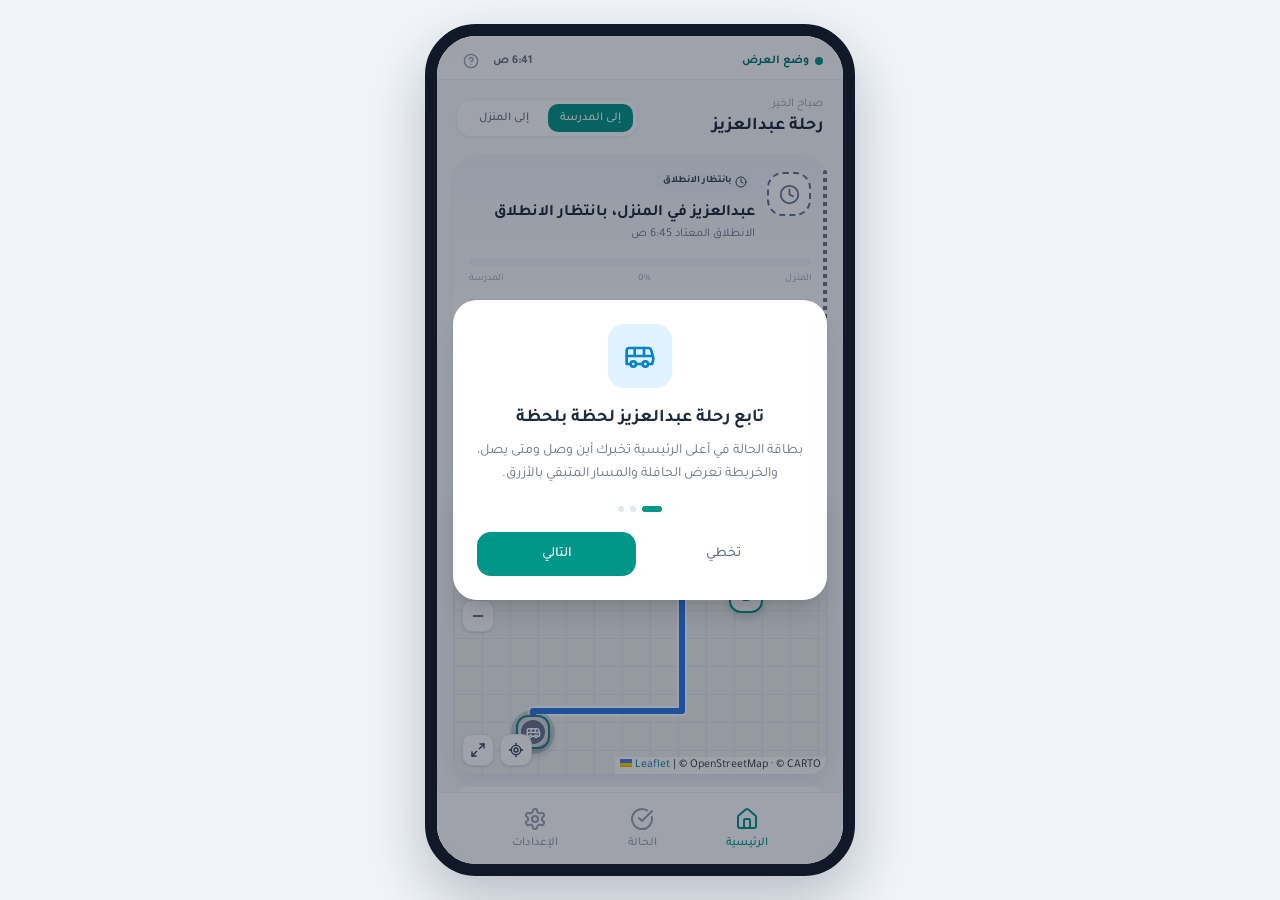
==== commit bb8e24c1: "Update child arrival tracking app build Co-Authored-By: Claude Opus 5.5 <noreply@anthropic.com> Clau" ====
--- a/child-tracking/index.html
+++ b/child-tracking/index.html
@@ -19,8 +19,8 @@
       }
     </style>
     <!-- figma:head-end -->
-    <script type="module" crossorigin src="./assets/index-Bv08exea.js"></script>
-    <link rel="stylesheet" crossorigin href="./assets/index-C1EHjMa9.css">
+    <script type="module" crossorigin src="./assets/index-Ds_P7b9E.js"></script>
+    <link rel="stylesheet" crossorigin href="./assets/index-EmrWfTpc.css">
   </head>
   <body>
     <!-- figma:body-start -->
--- a/child-tracking/assets/index-EmrWfTpc.css
+++ b/child-tracking/assets/index-EmrWfTpc.css
@@ -0,0 +1 @@
+@import"https://fonts.googleapis.com/css2?family=Tajawal:wght@400;500;700;800&display=swap";.leaflet-pane,.leaflet-tile,.leaflet-marker-icon,.leaflet-marker-shadow,.leaflet-tile-container,.leaflet-pane>svg,.leaflet-pane>canvas,.leaflet-zoom-box,.leaflet-image-layer,.leaflet-layer{position:absolute;left:0;top:0}.leaflet-container{overflow:hidden}.leaflet-tile,.leaflet-marker-icon,.leaflet-marker-shadow{-webkit-user-select:none;-moz-user-select:none;user-select:none;-webkit-user-drag:none}.leaflet-tile::selection{background:transparent}.leaflet-safari .leaflet-tile{image-rendering:-webkit-optimize-contrast}.leaflet-safari .leaflet-tile-container{width:1600px;height:1600px;-webkit-transform-origin:0 0}.leaflet-marker-icon,.leaflet-marker-shadow{display:block}.leaflet-container .leaflet-overlay-pane svg{max-width:none!important;max-height:none!important}.leaflet-container .leaflet-marker-pane img,.leaflet-container .leaflet-shadow-pane img,.leaflet-container .leaflet-tile-pane img,.leaflet-container img.leaflet-image-layer,.leaflet-container .leaflet-tile{max-width:none!important;max-height:none!important;width:auto;padding:0}.leaflet-container img.leaflet-tile{mix-blend-mode:plus-lighter}.leaflet-container.leaflet-touch-zoom{-ms-touch-action:pan-x pan-y;touch-action:pan-x pan-y}.leaflet-container.leaflet-touch-drag{-ms-touch-action:pinch-zoom;touch-action:none;touch-action:pinch-zoom}.leaflet-container.leaflet-touch-drag.leaflet-touch-zoom{-ms-touch-action:none;touch-action:none}.leaflet-container{-webkit-tap-highlight-color:transparent}.leaflet-container a{-webkit-tap-highlight-color:rgba(51,181,229,.4)}.leaflet-tile{filter:inherit;visibility:hidden}.leaflet-tile-loaded{visibility:inherit}.leaflet-zoom-box{width:0;height:0;-moz-box-sizing:border-box;box-sizing:border-box;z-index:800}.leaflet-overlay-pane svg{-moz-user-select:none}.leaflet-pane{z-index:400}.leaflet-tile-pane{z-index:200}.leaflet-overlay-pane{z-index:400}.leaflet-shadow-pane{z-index:500}.leaflet-marker-pane{z-index:600}.leaflet-tooltip-pane{z-index:650}.leaflet-popup-pane{z-index:700}.leaflet-map-pane canvas{z-index:100}.leaflet-map-pane svg{z-index:200}.leaflet-vml-shape{width:1px;height:1px}.lvml{behavior:url(#default#VML);display:inline-block;position:absolute}.leaflet-control{position:relative;z-index:800;pointer-events:visiblePainted;pointer-events:auto}.leaflet-top,.leaflet-bottom{position:absolute;z-index:1000;pointer-events:none}.leaflet-top{top:0}.leaflet-right{right:0}.leaflet-bottom{bottom:0}.leaflet-left{left:0}.leaflet-control{float:left;clear:both}.leaflet-right .leaflet-control{float:right}.leaflet-top .leaflet-control{margin-top:10px}.leaflet-bottom .leaflet-control{margin-bottom:10px}.leaflet-left .leaflet-control{margin-left:10px}.leaflet-right .leaflet-control{margin-right:10px}.leaflet-fade-anim .leaflet-popup{opacity:0;-webkit-transition:opacity .2s linear;-moz-transition:opacity .2s linear;transition:opacity .2s linear}.leaflet-fade-anim .leaflet-map-pane .leaflet-popup{opacity:1}.leaflet-zoom-animated{-webkit-transform-origin:0 0;-ms-transform-origin:0 0;transform-origin:0 0}svg.leaflet-zoom-animated{will-change:transform}.leaflet-zoom-anim .leaflet-zoom-animated{-webkit-transition:-webkit-transform .25s cubic-bezier(0,0,.25,1);-moz-transition:-moz-transform .25s cubic-bezier(0,0,.25,1);transition:transform .25s cubic-bezier(0,0,.25,1)}.leaflet-zoom-anim .leaflet-tile,.leaflet-pan-anim .leaflet-tile{-webkit-transition:none;-moz-transition:none;transition:none}.leaflet-zoom-anim .leaflet-zoom-hide{visibility:hidden}.leaflet-interactive{cursor:pointer}.leaflet-grab{cursor:-webkit-grab;cursor:-moz-grab;cursor:grab}.leaflet-crosshair,.leaflet-crosshair .leaflet-interactive{cursor:crosshair}.leaflet-popup-pane,.leaflet-control{cursor:auto}.leaflet-dragging .leaflet-grab,.leaflet-dragging .leaflet-grab .leaflet-interactive,.leaflet-dragging .leaflet-marker-draggable{cursor:move;cursor:-webkit-grabbing;cursor:-moz-grabbing;cursor:grabbing}.leaflet-marker-icon,.leaflet-marker-shadow,.leaflet-image-layer,.leaflet-pane>svg path,.leaflet-tile-container{pointer-events:none}.leaflet-marker-icon.leaflet-interactive,.leaflet-image-layer.leaflet-interactive,.leaflet-pane>svg path.leaflet-interactive,svg.leaflet-image-layer.leaflet-interactive path{pointer-events:visiblePainted;pointer-events:auto}.leaflet-container{background:#ddd;outline-offset:1px}.leaflet-container a{color:#0078a8}.leaflet-zoom-box{border:2px dotted #38f;background:#ffffff80}.leaflet-container{font-family:Helvetica Neue,Arial,Helvetica,sans-serif;font-size:12px;font-size:.75rem;line-height:1.5}.leaflet-bar{box-shadow:0 1px 5px #000000a6;border-radius:4px}.leaflet-bar a{background-color:#fff;border-bottom:1px solid #ccc;width:26px;height:26px;line-height:26px;display:block;text-align:center;text-decoration:none;color:#000}.leaflet-bar a,.leaflet-control-layers-toggle{background-position:50% 50%;background-repeat:no-repeat;display:block}.leaflet-bar a:hover,.leaflet-bar a:focus{background-color:#f4f4f4}.leaflet-bar a:first-child{border-top-left-radius:4px;border-top-right-radius:4px}.leaflet-bar a:last-child{border-bottom-left-radius:4px;border-bottom-right-radius:4px;border-bottom:none}.leaflet-bar a.leaflet-disabled{cursor:default;background-color:#f4f4f4;color:#bbb}.leaflet-touch .leaflet-bar a{width:30px;height:30px;line-height:30px}.leaflet-touch .leaflet-bar a:first-child{border-top-left-radius:2px;border-top-right-radius:2px}.leaflet-touch .leaflet-bar a:last-child{border-bottom-left-radius:2px;border-bottom-right-radius:2px}.leaflet-control-zoom-in,.leaflet-control-zoom-out{font:700 18px Lucida Console,Monaco,monospace;text-indent:1px}.leaflet-touch .leaflet-control-zoom-in,.leaflet-touch .leaflet-control-zoom-out{font-size:22px}.leaflet-control-layers{box-shadow:0 1px 5px #0006;background:#fff;border-radius:5px}.leaflet-control-layers-toggle{background-image:url([data-uri]);width:36px;height:36px}.leaflet-retina .leaflet-control-layers-toggle{background-image:url([data-uri]);background-size:26px 26px}.leaflet-touch .leaflet-control-layers-toggle{width:44px;height:44px}.leaflet-control-layers .leaflet-control-layers-list,.leaflet-control-layers-expanded .leaflet-control-layers-toggle{display:none}.leaflet-control-layers-expanded .leaflet-control-layers-list{display:block;position:relative}.leaflet-control-layers-expanded{padding:6px 10px 6px 6px;color:#333;background:#fff}.leaflet-control-layers-scrollbar{overflow-y:scroll;overflow-x:hidden;padding-right:5px}.leaflet-control-layers-selector{margin-top:2px;position:relative;top:1px}.leaflet-control-layers label{display:block;font-size:13px;font-size:1.08333em}.leaflet-control-layers-separator{height:0;border-top:1px solid #ddd;margin:5px -10px 5px -6px}.leaflet-default-icon-path{background-image:url([data-uri])}.leaflet-container .leaflet-control-attribution{background:#fff;background:#fffc;margin:0}.leaflet-control-attribution,.leaflet-control-scale-line{padding:0 5px;color:#333;line-height:1.4}.leaflet-control-attribution a{text-decoration:none}.leaflet-control-attribution a:hover,.leaflet-control-attribution a:focus{text-decoration:underline}.leaflet-attribution-flag{display:inline!important;vertical-align:baseline!important;width:1em;height:.6669em}.leaflet-left .leaflet-control-scale{margin-left:5px}.leaflet-bottom .leaflet-control-scale{margin-bottom:5px}.leaflet-control-scale-line{border:2px solid #777;border-top:none;line-height:1.1;padding:2px 5px 1px;white-space:nowrap;-moz-box-sizing:border-box;box-sizing:border-box;background:#fffc;text-shadow:1px 1px #fff}.leaflet-control-scale-line:not(:first-child){border-top:2px solid #777;border-bottom:none;margin-top:-2px}.leaflet-control-scale-line:not(:first-child):not(:last-child){border-bottom:2px solid #777}.leaflet-touch .leaflet-control-attribution,.leaflet-touch .leaflet-control-layers,.leaflet-touch .leaflet-bar{box-shadow:none}.leaflet-touch .leaflet-control-layers,.leaflet-touch .leaflet-bar{border:2px solid rgba(0,0,0,.2);background-clip:padding-box}.leaflet-popup{position:absolute;text-align:center;margin-bottom:20px}.leaflet-popup-content-wrapper{padding:1px;text-align:left;border-radius:12px}.leaflet-popup-content{margin:13px 24px 13px 20px;line-height:1.3;font-size:13px;font-size:1.08333em;min-height:1px}.leaflet-popup-content p{margin:1.3em 0}.leaflet-popup-tip-container{width:40px;height:20px;position:absolute;left:50%;margin-top:-1px;margin-left:-20px;overflow:hidden;pointer-events:none}.leaflet-popup-tip{width:17px;height:17px;padding:1px;margin:-10px auto 0;pointer-events:auto;-webkit-transform:rotate(45deg);-moz-transform:rotate(45deg);-ms-transform:rotate(45deg);transform:rotate(45deg)}.leaflet-popup-content-wrapper,.leaflet-popup-tip{background:#fff;color:#333;box-shadow:0 3px 14px #0006}.leaflet-container a.leaflet-popup-close-button{position:absolute;top:0;right:0;border:none;text-align:center;width:24px;height:24px;font:16px/24px Tahoma,Verdana,sans-serif;color:#757575;text-decoration:none;background:transparent}.leaflet-container a.leaflet-popup-close-button:hover,.leaflet-container a.leaflet-popup-close-button:focus{color:#585858}.leaflet-popup-scrolled{overflow:auto}.leaflet-oldie .leaflet-popup-content-wrapper{-ms-zoom:1}.leaflet-oldie .leaflet-popup-tip{width:24px;margin:0 auto;-ms-filter:"progid:DXImageTransform.Microsoft.Matrix(M11=0.70710678, M12=0.70710678, M21=-0.70710678, M22=0.70710678)";filter:progid:DXImageTransform.Microsoft.Matrix(M11=.70710678,M12=.70710678,M21=-.70710678,M22=.70710678)}.leaflet-oldie .leaflet-control-zoom,.leaflet-oldie .leaflet-control-layers,.leaflet-oldie .leaflet-popup-content-wrapper,.leaflet-oldie .leaflet-popup-tip{border:1px solid #999}.leaflet-div-icon{background:#fff;border:1px solid #666}.leaflet-tooltip{position:absolute;padding:6px;background-color:#fff;border:1px solid #fff;border-radius:3px;color:#222;white-space:nowrap;-webkit-user-select:none;-moz-user-select:none;-ms-user-select:none;user-select:none;pointer-events:none;box-shadow:0 1px 3px #0006}.leaflet-tooltip.leaflet-interactive{cursor:pointer;pointer-events:auto}.leaflet-tooltip-top:before,.leaflet-tooltip-bottom:before,.leaflet-tooltip-left:before,.leaflet-tooltip-right:before{position:absolute;pointer-events:none;border:6px solid transparent;background:transparent;content:""}.leaflet-tooltip-bottom{margin-top:6px}.leaflet-tooltip-top{margin-top:-6px}.leaflet-tooltip-bottom:before,.leaflet-tooltip-top:before{left:50%;margin-left:-6px}.leaflet-tooltip-top:before{bottom:0;margin-bottom:-12px;border-top-color:#fff}.leaflet-tooltip-bottom:before{top:0;margin-top:-12px;margin-left:-6px;border-bottom-color:#fff}.leaflet-tooltip-left{margin-left:-6px}.leaflet-tooltip-right{margin-left:6px}.leaflet-tooltip-left:before,.leaflet-tooltip-right:before{top:50%;margin-top:-6px}.leaflet-tooltip-left:before{right:0;margin-right:-12px;border-left-color:#fff}.leaflet-tooltip-right:before{left:0;margin-left:-12px;border-right-color:#fff}@media print{.leaflet-control{-webkit-print-color-adjust:exact;print-color-adjust:exact}}/*! tailwindcss v4.1.12 | MIT License | https://tailwindcss.com */@layer properties{@supports (((-webkit-hyphens:none)) and (not (margin-trim:inline))) or ((-moz-orient:inline) and (not (color:rgb(from red r g b)))){*,:before,:after,::backdrop{--tw-translate-x:0;--tw-translate-y:0;--tw-translate-z:0;--tw-rotate-x:initial;--tw-rotate-y:initial;--tw-rotate-z:initial;--tw-skew-x:initial;--tw-skew-y:initial;--tw-space-y-reverse:0;--tw-space-x-reverse:0;--tw-border-style:solid;--tw-gradient-position:initial;--tw-gradient-from:#0000;--tw-gradient-via:#0000;--tw-gradient-to:#0000;--tw-gradient-stops:initial;--tw-gradient-via-stops:initial;--tw-gradient-from-position:0%;--tw-gradient-via-position:50%;--tw-gradient-to-position:100%;--tw-leading:initial;--tw-font-weight:initial;--tw-tracking:initial;--tw-ordinal:initial;--tw-slashed-zero:initial;--tw-numeric-figure:initial;--tw-numeric-spacing:initial;--tw-numeric-fraction:initial;--tw-shadow:0 0 #0000;--tw-shadow-color:initial;--tw-shadow-alpha:100%;--tw-inset-shadow:0 0 #0000;--tw-inset-shadow-color:initial;--tw-inset-shadow-alpha:100%;--tw-ring-color:initial;--tw-ring-shadow:0 0 #0000;--tw-inset-ring-color:initial;--tw-inset-ring-shadow:0 0 #0000;--tw-ring-inset:initial;--tw-ring-offset-width:0px;--tw-ring-offset-color:#fff;--tw-ring-offset-shadow:0 0 #0000;--tw-outline-style:solid;--tw-backdrop-blur:initial;--tw-backdrop-brightness:initial;--tw-backdrop-contrast:initial;--tw-backdrop-grayscale:initial;--tw-backdrop-hue-rotate:initial;--tw-backdrop-invert:initial;--tw-backdrop-opacity:initial;--tw-backdrop-saturate:initial;--tw-backdrop-sepia:initial;--tw-duration:initial;--tw-ease:initial;--tw-content:"";--tw-scale-x:1;--tw-scale-y:1;--tw-scale-z:1;--tw-animation-delay:0s;--tw-animation-direction:normal;--tw-animation-duration:initial;--tw-animation-fill-mode:none;--tw-animation-iteration-count:1;--tw-enter-blur:0;--tw-enter-opacity:1;--tw-enter-rotate:0;--tw-enter-scale:1;--tw-enter-translate-x:0;--tw-enter-translate-y:0;--tw-exit-blur:0;--tw-exit-opacity:1;--tw-exit-rotate:0;--tw-exit-scale:1;--tw-exit-translate-x:0;--tw-exit-translate-y:0}}}@layer theme{:root,:host{--font-sans:ui-sans-serif,system-ui,sans-serif,"Apple Color Emoji","Segoe UI Emoji","Segoe UI Symbol","Noto Color Emoji";--font-mono:ui-monospace,SFMono-Regular,Menlo,Monaco,Consolas,"Liberation Mono","Courier New",monospace;--color-red-50:oklch(97.1% .013 17.38);--color-red-200:oklch(88.5% .062 18.334);--color-red-500:oklch(63.7% .237 25.331);--color-red-600:oklch(57.7% .245 27.325);--color-red-700:oklch(50.5% .213 27.518);--color-orange-50:oklch(98% .016 73.684);--color-orange-700:oklch(55.3% .195 38.402);--color-amber-200:oklch(92.4% .12 95.746);--color-amber-800:oklch(47.3% .137 46.201);--color-emerald-50:oklch(97.9% .021 166.113);--color-emerald-800:oklch(43.2% .095 166.913);--color-slate-50:oklch(98.4% .003 247.858);--color-slate-100:oklch(96.8% .007 247.896);--color-slate-200:oklch(92.9% .013 255.508);--color-slate-300:oklch(86.9% .022 252.894);--color-slate-400:oklch(70.4% .04 256.788);--color-slate-500:oklch(55.4% .046 257.417);--color-slate-600:oklch(44.6% .043 257.281);--color-slate-700:oklch(37.2% .044 257.287);--color-slate-800:oklch(27.9% .041 260.031);--color-slate-900:oklch(20.8% .042 265.755);--color-gray-100:oklch(96.7% .003 264.542);--color-gray-400:oklch(70.7% .022 261.325);--color-gray-500:oklch(55.1% .027 264.364);--color-gray-600:oklch(44.6% .03 256.802);--color-gray-700:oklch(37.3% .034 259.733);--color-gray-800:oklch(27.8% .033 256.848);--color-gray-900:oklch(21% .034 264.665);--color-black:#000;--color-white:#fff;--spacing:.25rem;--container-sm:24rem;--container-lg:32rem;--text-xs:.75rem;--text-xs--line-height:calc(1/.75);--text-sm:.875rem;--text-sm--line-height:calc(1.25/.875);--text-base:1rem;--text-base--line-height: 1.5 ;--text-lg:1.125rem;--text-lg--line-height:calc(1.75/1.125);--text-xl:1.25rem;--text-xl--line-height:calc(1.75/1.25);--text-2xl:1.5rem;--font-weight-normal:400;--font-weight-medium:500;--font-weight-semibold:600;--font-weight-bold:700;--tracking-tight:-.025em;--tracking-widest:.1em;--leading-tight:1.25;--leading-snug:1.375;--leading-relaxed:1.625;--radius-xs:.125rem;--radius-2xl:1rem;--radius-3xl:1.5rem;--ease-in-out:cubic-bezier(.4,0,.2,1);--animate-spin:spin 1s linear infinite;--animate-ping:ping 1s cubic-bezier(0,0,.2,1)infinite;--animate-pulse:pulse 2s cubic-bezier(.4,0,.6,1)infinite;--aspect-video:16/9;--default-transition-duration:.15s;--default-transition-timing-function:cubic-bezier(.4,0,.2,1);--default-font-family:var(--font-sans);--default-mono-font-family:var(--font-mono);--color-border:var(--border)}}@layer base{*,:after,:before,::backdrop{box-sizing:border-box;border:0 solid;margin:0;padding:0}::file-selector-button{box-sizing:border-box;border:0 solid;margin:0;padding:0}html,:host{-webkit-text-size-adjust:100%;-moz-tab-size:4;tab-size:4;line-height:1.5;font-family:var(--default-font-family,ui-sans-serif,system-ui,sans-serif,"Apple Color Emoji","Segoe UI Emoji","Segoe UI Symbol","Noto Color Emoji");font-feature-settings:var(--default-font-feature-settings,normal);font-variation-settings:var(--default-font-variation-settings,normal);-webkit-tap-highlight-color:transparent}hr{height:0;color:inherit;border-top-width:1px}abbr:where([title]){-webkit-text-decoration:underline dotted;text-decoration:underline dotted}h1,h2,h3,h4,h5,h6{font-size:inherit;font-weight:inherit}a{color:inherit;-webkit-text-decoration:inherit;text-decoration:inherit}b,strong{font-weight:bolder}code,kbd,samp,pre{font-family:var(--default-mono-font-family,ui-monospace,SFMono-Regular,Menlo,Monaco,Consolas,"Liberation Mono","Courier New",monospace);font-feature-settings:var(--default-mono-font-feature-settings,normal);font-variation-settings:var(--default-mono-font-variation-settings,normal);font-size:1em}small{font-size:80%}sub,sup{vertical-align:baseline;font-size:75%;line-height:0;position:relative}sub{bottom:-.25em}sup{top:-.5em}table{text-indent:0;border-color:inherit;border-collapse:collapse}:-moz-focusring{outline:auto}progress{vertical-align:baseline}summary{display:list-item}ol,ul,menu{list-style:none}img,svg,video,canvas,audio,iframe,embed,object{vertical-align:middle;display:block}img,video{max-width:100%;height:auto}button,input,select,optgroup,textarea{font:inherit;font-feature-settings:inherit;font-variation-settings:inherit;letter-spacing:inherit;color:inherit;opacity:1;background-color:#0000;border-radius:0}::file-selector-button{font:inherit;font-feature-settings:inherit;font-variation-settings:inherit;letter-spacing:inherit;color:inherit;opacity:1;background-color:#0000;border-radius:0}:where(select:is([multiple],[size])) optgroup{font-weight:bolder}:where(select:is([multiple],[size])) optgroup option{padding-inline-start:20px}::file-selector-button{margin-inline-end:4px}::placeholder{opacity:1}@supports (not ((-webkit-appearance:-apple-pay-button))) or (contain-intrinsic-size:1px){::placeholder{color:currentColor}@supports (color:color-mix(in lab,red,red)){::placeholder{color:color-mix(in oklab,currentcolor 50%,transparent)}}}textarea{resize:vertical}::-webkit-search-decoration{-webkit-appearance:none}::-webkit-date-and-time-value{min-height:1lh;text-align:inherit}::-webkit-datetime-edit{display:inline-flex}::-webkit-datetime-edit-fields-wrapper{padding:0}::-webkit-datetime-edit{padding-block:0}::-webkit-datetime-edit-year-field{padding-block:0}::-webkit-datetime-edit-month-field{padding-block:0}::-webkit-datetime-edit-day-field{padding-block:0}::-webkit-datetime-edit-hour-field{padding-block:0}::-webkit-datetime-edit-minute-field{padding-block:0}::-webkit-datetime-edit-second-field{padding-block:0}::-webkit-datetime-edit-millisecond-field{padding-block:0}::-webkit-datetime-edit-meridiem-field{padding-block:0}::-webkit-calendar-picker-indicator{line-height:1}:-moz-ui-invalid{box-shadow:none}button,input:where([type=button],[type=reset],[type=submit]){-webkit-appearance:button;-moz-appearance:button;appearance:button}::file-selector-button{-webkit-appearance:button;-moz-appearance:button;appearance:button}::-webkit-inner-spin-button{height:auto}::-webkit-outer-spin-button{height:auto}[hidden]:where(:not([hidden=until-found])){display:none!important}*{border-color:var(--border);outline-color:var(--ring)}@supports (color:color-mix(in lab,red,red)){*{outline-color:color-mix(in oklab,var(--ring)50%,transparent)}}body{background-color:var(--background);color:var(--foreground)}html{font-size:var(--font-size)}h1{font-size:var(--text-2xl);font-weight:var(--font-weight-medium);line-height:1.5}h2{font-size:var(--text-xl);font-weight:var(--font-weight-medium);line-height:1.5}h3{font-size:var(--text-lg);font-weight:var(--font-weight-medium);line-height:1.5}h4,label,button{font-size:var(--text-base);font-weight:var(--font-weight-medium);line-height:1.5}input{font-size:var(--text-base);font-weight:var(--font-weight-normal);line-height:1.5}}@layer components;@layer utilities{.\@container\/card-header{container:card-header/inline-size}.pointer-events-none{pointer-events:none}.invisible{visibility:hidden}.visible{visibility:visible}.sr-only{clip:rect(0,0,0,0);white-space:nowrap;border-width:0;width:1px;height:1px;margin:-1px;padding:0;position:absolute;overflow:hidden}.absolute{position:absolute}.fixed{position:fixed}.relative{position:relative}.sticky{position:sticky}.inset-0{inset:calc(var(--spacing)*0)}.inset-x-0{inset-inline:calc(var(--spacing)*0)}.inset-x-2{inset-inline:calc(var(--spacing)*2)}.inset-y-0{inset-block:calc(var(--spacing)*0)}.-top-1{top:calc(var(--spacing)*-1)}.-top-12{top:calc(var(--spacing)*-12)}.top-0{top:calc(var(--spacing)*0)}.top-0\.5{top:calc(var(--spacing)*.5)}.top-1\.5{top:calc(var(--spacing)*1.5)}.top-1\/2{top:50%}.top-2{top:calc(var(--spacing)*2)}.top-3\.5{top:calc(var(--spacing)*3.5)}.top-4{top:calc(var(--spacing)*4)}.top-\[1px\]{top:1px}.top-\[50\%\]{top:50%}.top-\[60\%\]{top:60%}.top-full{top:100%}.-right-1{right:calc(var(--spacing)*-1)}.-right-12{right:calc(var(--spacing)*-12)}.right-0{right:calc(var(--spacing)*0)}.right-1{right:calc(var(--spacing)*1)}.right-2{right:calc(var(--spacing)*2)}.right-3{right:calc(var(--spacing)*3)}.right-4{right:calc(var(--spacing)*4)}.-bottom-12{bottom:calc(var(--spacing)*-12)}.bottom-0{bottom:calc(var(--spacing)*0)}.bottom-2{bottom:calc(var(--spacing)*2)}.-left-12{left:calc(var(--spacing)*-12)}.left-0{left:calc(var(--spacing)*0)}.left-0\.5{left:calc(var(--spacing)*.5)}.left-1{left:calc(var(--spacing)*1)}.left-1\/2{left:50%}.left-2{left:calc(var(--spacing)*2)}.left-\[22px\]{left:22px}.left-\[50\%\]{left:50%}.isolate{isolation:isolate}.z-10{z-index:10}.z-20{z-index:20}.z-50{z-index:50}.z-\[1\]{z-index:1}.z-\[500\]{z-index:500}.z-\[1000\]{z-index:1000}.z-\[1100\]{z-index:1100}.col-start-2{grid-column-start:2}.row-span-2{grid-row:span 2/span 2}.row-start-1{grid-row-start:1}.-mx-1{margin-inline:calc(var(--spacing)*-1)}.mx-2{margin-inline:calc(var(--spacing)*2)}.mx-3\.5{margin-inline:calc(var(--spacing)*3.5)}.mx-4{margin-inline:calc(var(--spacing)*4)}.mx-auto{margin-inline:auto}.my-0\.5{margin-block:calc(var(--spacing)*.5)}.my-1{margin-block:calc(var(--spacing)*1)}.-mt-4{margin-top:calc(var(--spacing)*-4)}.mt-0\.5{margin-top:calc(var(--spacing)*.5)}.mt-1{margin-top:calc(var(--spacing)*1)}.mt-1\.5{margin-top:calc(var(--spacing)*1.5)}.mt-2{margin-top:calc(var(--spacing)*2)}.mt-3{margin-top:calc(var(--spacing)*3)}.mt-4{margin-top:calc(var(--spacing)*4)}.mt-5{margin-top:calc(var(--spacing)*5)}.mt-6{margin-top:calc(var(--spacing)*6)}.mt-auto{margin-top:auto}.mb-1{margin-bottom:calc(var(--spacing)*1)}.mb-2{margin-bottom:calc(var(--spacing)*2)}.-ml-4{margin-left:calc(var(--spacing)*-4)}.ml-1{margin-left:calc(var(--spacing)*1)}.ml-auto{margin-left:auto}.line-clamp-1{-webkit-line-clamp:1;-webkit-box-orient:vertical;display:-webkit-box;overflow:hidden}.block{display:block}.flex{display:flex}.grid{display:grid}.hidden{display:none}.inline-block{display:inline-block}.inline-flex{display:inline-flex}.table{display:table}.table-caption{display:table-caption}.table-cell{display:table-cell}.table-row{display:table-row}.field-sizing-content{field-sizing:content}.aspect-square{aspect-ratio:1}.aspect-video{aspect-ratio:var(--aspect-video)}.size-2{width:calc(var(--spacing)*2);height:calc(var(--spacing)*2)}.size-2\.5{width:calc(var(--spacing)*2.5);height:calc(var(--spacing)*2.5)}.size-3{width:calc(var(--spacing)*3);height:calc(var(--spacing)*3)}.size-3\.5{width:calc(var(--spacing)*3.5);height:calc(var(--spacing)*3.5)}.size-4{width:calc(var(--spacing)*4);height:calc(var(--spacing)*4)}.size-7{width:calc(var(--spacing)*7);height:calc(var(--spacing)*7)}.size-8{width:calc(var(--spacing)*8);height:calc(var(--spacing)*8)}.size-9{width:calc(var(--spacing)*9);height:calc(var(--spacing)*9)}.size-10{width:calc(var(--spacing)*10);height:calc(var(--spacing)*10)}.size-full{width:100%;height:100%}.h-0\.5{height:calc(var(--spacing)*.5)}.h-1\.5{height:calc(var(--spacing)*1.5)}.h-2{height:calc(var(--spacing)*2)}.h-2\.5{height:calc(var(--spacing)*2.5)}.h-3{height:calc(var(--spacing)*3)}.h-3\.5{height:calc(var(--spacing)*3.5)}.h-4{height:calc(var(--spacing)*4)}.h-5{height:calc(var(--spacing)*5)}.h-6{height:calc(var(--spacing)*6)}.h-7{height:calc(var(--spacing)*7)}.h-8{height:calc(var(--spacing)*8)}.h-9{height:calc(var(--spacing)*9)}.h-10{height:calc(var(--spacing)*10)}.h-12{height:calc(var(--spacing)*12)}.h-16{height:calc(var(--spacing)*16)}.h-\[1\.15rem\]{height:1.15rem}.h-\[220px\]{height:220px}.h-\[420px\]{height:420px}.h-\[calc\(100\%-1px\)\]{height:calc(100% - 1px)}.h-\[var\(--radix-navigation-menu-viewport-height\)\]{height:var(--radix-navigation-menu-viewport-height)}.h-\[var\(--radix-select-trigger-height\)\]{height:var(--radix-select-trigger-height)}.h-auto{height:auto}.h-full{height:100%}.h-px{height:1px}.h-svh{height:100svh}.max-h-\(--radix-context-menu-content-available-height\){max-height:var(--radix-context-menu-content-available-height)}.max-h-\(--radix-dropdown-menu-content-available-height\){max-height:var(--radix-dropdown-menu-content-available-height)}.max-h-\(--radix-select-content-available-height\){max-height:var(--radix-select-content-available-height)}.max-h-\[300px\]{max-height:300px}.min-h-0{min-height:calc(var(--spacing)*0)}.min-h-4{min-height:calc(var(--spacing)*4)}.min-h-16{min-height:calc(var(--spacing)*16)}.min-h-full{min-height:100%}.min-h-svh{min-height:100svh}.w-\(--sidebar-width\){width:var(--sidebar-width)}.w-0{width:calc(var(--spacing)*0)}.w-1{width:calc(var(--spacing)*1)}.w-1\.5{width:calc(var(--spacing)*1.5)}.w-2{width:calc(var(--spacing)*2)}.w-2\.5{width:calc(var(--spacing)*2.5)}.w-3{width:calc(var(--spacing)*3)}.w-3\.5{width:calc(var(--spacing)*3.5)}.w-3\/4{width:75%}.w-4{width:calc(var(--spacing)*4)}.w-5{width:calc(var(--spacing)*5)}.w-6{width:calc(var(--spacing)*6)}.w-7{width:calc(var(--spacing)*7)}.w-8{width:calc(var(--spacing)*8)}.w-9{width:calc(var(--spacing)*9)}.w-11{width:calc(var(--spacing)*11)}.w-16{width:calc(var(--spacing)*16)}.w-64{width:calc(var(--spacing)*64)}.w-72{width:calc(var(--spacing)*72)}.w-\[100px\]{width:100px}.w-auto{width:auto}.w-fit{width:fit-content}.w-full{width:100%}.w-max{width:max-content}.w-px{width:1px}.max-w-\(--skeleton-width\){max-width:var(--skeleton-width)}.max-w-\[calc\(100\%-2rem\)\]{max-width:calc(100% - 2rem)}.max-w-max{max-width:max-content}.max-w-sm{max-width:var(--container-sm)}.min-w-0{min-width:calc(var(--spacing)*0)}.min-w-5{min-width:calc(var(--spacing)*5)}.min-w-8{min-width:calc(var(--spacing)*8)}.min-w-9{min-width:calc(var(--spacing)*9)}.min-w-10{min-width:calc(var(--spacing)*10)}.min-w-\[8rem\]{min-width:8rem}.min-w-\[12rem\]{min-width:12rem}.min-w-\[var\(--radix-select-trigger-width\)\]{min-width:var(--radix-select-trigger-width)}.flex-1{flex:1}.flex-shrink-0,.shrink-0{flex-shrink:0}.grow{flex-grow:1}.grow-0{flex-grow:0}.basis-full{flex-basis:100%}.caption-bottom{caption-side:bottom}.border-collapse{border-collapse:collapse}.origin-\(--radix-context-menu-content-transform-origin\){transform-origin:var(--radix-context-menu-content-transform-origin)}.origin-\(--radix-dropdown-menu-content-transform-origin\){transform-origin:var(--radix-dropdown-menu-content-transform-origin)}.origin-\(--radix-hover-card-content-transform-origin\){transform-origin:var(--radix-hover-card-content-transform-origin)}.origin-\(--radix-menubar-content-transform-origin\){transform-origin:var(--radix-menubar-content-transform-origin)}.origin-\(--radix-popover-content-transform-origin\){transform-origin:var(--radix-popover-content-transform-origin)}.origin-\(--radix-select-content-transform-origin\){transform-origin:var(--radix-select-content-transform-origin)}.origin-\(--radix-tooltip-content-transform-origin\){transform-origin:var(--radix-tooltip-content-transform-origin)}.-translate-x-1\/2{--tw-translate-x: -50% ;translate:var(--tw-translate-x)var(--tw-translate-y)}.-translate-x-px{--tw-translate-x:-1px;translate:var(--tw-translate-x)var(--tw-translate-y)}.translate-x-\[-50\%\]{--tw-translate-x:-50%;translate:var(--tw-translate-x)var(--tw-translate-y)}.translate-x-px{--tw-translate-x:1px;translate:var(--tw-translate-x)var(--tw-translate-y)}.-translate-y-1\/2{--tw-translate-y: -50% ;translate:var(--tw-translate-x)var(--tw-translate-y)}.translate-y-0\.5{--tw-translate-y:calc(var(--spacing)*.5);translate:var(--tw-translate-x)var(--tw-translate-y)}.translate-y-\[-50\%\]{--tw-translate-y:-50%;translate:var(--tw-translate-x)var(--tw-translate-y)}.translate-y-\[calc\(-50\%_-_2px\)\]{--tw-translate-y: calc(-50% - 2px) ;translate:var(--tw-translate-x)var(--tw-translate-y)}.rotate-45{rotate:45deg}.rotate-90{rotate:90deg}.rotate-180{rotate:180deg}.transform{transform:var(--tw-rotate-x,)var(--tw-rotate-y,)var(--tw-rotate-z,)var(--tw-skew-x,)var(--tw-skew-y,)}.animate-caret-blink{animation:1.25s ease-out infinite caret-blink}.animate-in{animation:enter var(--tw-animation-duration,var(--tw-duration,.15s))var(--tw-ease,ease)var(--tw-animation-delay,0s)var(--tw-animation-iteration-count,1)var(--tw-animation-direction,normal)var(--tw-animation-fill-mode,none)}.animate-ping{animation:var(--animate-ping)}.animate-pulse{animation:var(--animate-pulse)}.animate-spin{animation:var(--animate-spin)}.cursor-default{cursor:default}.touch-none{touch-action:none}.resize-none{resize:none}.scroll-my-1{scroll-margin-block:calc(var(--spacing)*1)}.scroll-py-1{scroll-padding-block:calc(var(--spacing)*1)}.list-none{list-style-type:none}.auto-rows-min{grid-auto-rows:min-content}.grid-cols-2{grid-template-columns:repeat(2,minmax(0,1fr))}.grid-cols-3{grid-template-columns:repeat(3,minmax(0,1fr))}.grid-cols-\[0_1fr\]{grid-template-columns:0 1fr}.grid-rows-\[auto_auto\]{grid-template-rows:auto auto}.flex-col{flex-direction:column}.flex-col-reverse{flex-direction:column-reverse}.flex-row{flex-direction:row}.flex-wrap{flex-wrap:wrap}.place-items-center{place-items:center}.items-center{align-items:center}.items-end{align-items:flex-end}.items-start{align-items:flex-start}.items-stretch{align-items:stretch}.justify-around{justify-content:space-around}.justify-between{justify-content:space-between}.justify-center{justify-content:center}.justify-items-start{justify-items:start}.gap-0\.5{gap:calc(var(--spacing)*.5)}.gap-1{gap:calc(var(--spacing)*1)}.gap-1\.5{gap:calc(var(--spacing)*1.5)}.gap-2{gap:calc(var(--spacing)*2)}.gap-2\.5{gap:calc(var(--spacing)*2.5)}.gap-3{gap:calc(var(--spacing)*3)}.gap-4{gap:calc(var(--spacing)*4)}.gap-6{gap:calc(var(--spacing)*6)}:where(.space-y-2>:not(:last-child)){--tw-space-y-reverse:0;margin-block-start:calc(calc(var(--spacing)*2)*var(--tw-space-y-reverse));margin-block-end:calc(calc(var(--spacing)*2)*calc(1 - var(--tw-space-y-reverse)))}:where(.space-y-3>:not(:last-child)){--tw-space-y-reverse:0;margin-block-start:calc(calc(var(--spacing)*3)*var(--tw-space-y-reverse));margin-block-end:calc(calc(var(--spacing)*3)*calc(1 - var(--tw-space-y-reverse)))}.gap-x-3{column-gap:calc(var(--spacing)*3)}:where(.space-x-1>:not(:last-child)){--tw-space-x-reverse:0;margin-inline-start:calc(calc(var(--spacing)*1)*var(--tw-space-x-reverse));margin-inline-end:calc(calc(var(--spacing)*1)*calc(1 - var(--tw-space-x-reverse)))}.gap-y-0\.5{row-gap:calc(var(--spacing)*.5)}.gap-y-3{row-gap:calc(var(--spacing)*3)}.self-start{align-self:flex-start}.justify-self-end{justify-self:flex-end}.truncate{text-overflow:ellipsis;white-space:nowrap;overflow:hidden}.overflow-auto{overflow:auto}.overflow-hidden{overflow:hidden}.overflow-x-auto{overflow-x:auto}.overflow-x-hidden{overflow-x:hidden}.overflow-y-auto{overflow-y:auto}.rounded-2xl{border-radius:var(--radius-2xl)}.rounded-3xl{border-radius:var(--radius-3xl)}.rounded-\[2px\]{border-radius:2px}.rounded-\[4px\]{border-radius:4px}.rounded-\[inherit\]{border-radius:inherit}.rounded-full{border-radius:3.40282e38px}.rounded-lg{border-radius:var(--radius)}.rounded-md{border-radius:calc(var(--radius) - 2px)}.rounded-none{border-radius:0}.rounded-sm{border-radius:calc(var(--radius) - 4px)}.rounded-xl{border-radius:calc(var(--radius) + 4px)}.rounded-xs{border-radius:var(--radius-xs)}.rounded-tl-sm{border-top-left-radius:calc(var(--radius) - 4px)}.border{border-style:var(--tw-border-style);border-width:1px}.border-2{border-style:var(--tw-border-style);border-width:2px}.border-\[1\.5px\]{border-style:var(--tw-border-style);border-width:1.5px}.border-y{border-block-style:var(--tw-border-style);border-block-width:1px}.border-t{border-top-style:var(--tw-border-style);border-top-width:1px}.border-r{border-right-style:var(--tw-border-style);border-right-width:1px}.border-b{border-bottom-style:var(--tw-border-style);border-bottom-width:1px}.border-l{border-left-style:var(--tw-border-style);border-left-width:1px}.border-dashed{--tw-border-style:dashed;border-style:dashed}.border-\(--color-border\){border-color:var(--color-border)}.border-\[\#009688\]{border-color:#009688}.border-\[\#009688\]\/30{border-color:#0096884d}.border-amber-200{border-color:var(--color-amber-200)}.border-border\/50{border-color:var(--border)}@supports (color:color-mix(in lab,red,red)){.border-border\/50{border-color:color-mix(in oklab,var(--border)50%,transparent)}}.border-gray-100{border-color:var(--color-gray-100)}.border-input{border-color:var(--input)}.border-primary{border-color:var(--primary)}.border-red-200{border-color:var(--color-red-200)}.border-sidebar-border{border-color:var(--sidebar-border)}.border-slate-50{border-color:var(--color-slate-50)}.border-slate-100{border-color:var(--color-slate-100)}.border-slate-200{border-color:var(--color-slate-200)}.border-slate-300{border-color:var(--color-slate-300)}.border-transparent{border-color:#0000}.border-white{border-color:var(--color-white)}.border-white\/20{border-color:#fff3}@supports (color:color-mix(in lab,red,red)){.border-white\/20{border-color:color-mix(in oklab,var(--color-white)20%,transparent)}}.border-t-transparent{border-top-color:#0000}.border-l-transparent{border-left-color:#0000}.bg-\(--color-bg\){background-color:var(--color-bg)}.bg-\[\#009688\]{background-color:#009688}.bg-\[\#E0F2F1\]{background-color:#e0f2f1}.bg-\[\#F8FAFC\]{background-color:#f8fafc}.bg-accent{background-color:var(--accent)}.bg-background{background-color:var(--background)}.bg-black\/50{background-color:#00000080}@supports (color:color-mix(in lab,red,red)){.bg-black\/50{background-color:color-mix(in oklab,var(--color-black)50%,transparent)}}.bg-border{background-color:var(--border)}.bg-card{background-color:var(--card)}.bg-destructive{background-color:var(--destructive)}.bg-emerald-50{background-color:var(--color-emerald-50)}.bg-foreground{background-color:var(--foreground)}.bg-gray-100{background-color:var(--color-gray-100)}.bg-gray-900{background-color:var(--color-gray-900)}.bg-input-background{background-color:var(--input-background)}.bg-muted,.bg-muted\/50{background-color:var(--muted)}@supports (color:color-mix(in lab,red,red)){.bg-muted\/50{background-color:color-mix(in oklab,var(--muted)50%,transparent)}}.bg-orange-50{background-color:var(--color-orange-50)}.bg-popover{background-color:var(--popover)}.bg-primary,.bg-primary\/20{background-color:var(--primary)}@supports (color:color-mix(in lab,red,red)){.bg-primary\/20{background-color:color-mix(in oklab,var(--primary)20%,transparent)}}.bg-red-50{background-color:var(--color-red-50)}.bg-red-500{background-color:var(--color-red-500)}.bg-red-600{background-color:var(--color-red-600)}.bg-secondary{background-color:var(--secondary)}.bg-sidebar{background-color:var(--sidebar)}.bg-sidebar-border{background-color:var(--sidebar-border)}.bg-slate-50{background-color:var(--color-slate-50)}.bg-slate-100{background-color:var(--color-slate-100)}.bg-slate-200{background-color:var(--color-slate-200)}.bg-slate-300{background-color:var(--color-slate-300)}.bg-slate-700{background-color:var(--color-slate-700)}.bg-slate-900\/40{background-color:#0f172b66}@supports (color:color-mix(in lab,red,red)){.bg-slate-900\/40{background-color:color-mix(in oklab,var(--color-slate-900)40%,transparent)}}.bg-transparent{background-color:#0000}.bg-white{background-color:var(--color-white)}.bg-white\/20{background-color:#fff3}@supports (color:color-mix(in lab,red,red)){.bg-white\/20{background-color:color-mix(in oklab,var(--color-white)20%,transparent)}}.bg-white\/25{background-color:#ffffff40}@supports (color:color-mix(in lab,red,red)){.bg-white\/25{background-color:color-mix(in oklab,var(--color-white)25%,transparent)}}.bg-white\/70{background-color:#ffffffb3}@supports (color:color-mix(in lab,red,red)){.bg-white\/70{background-color:color-mix(in oklab,var(--color-white)70%,transparent)}}.bg-white\/90{background-color:#ffffffe6}@supports (color:color-mix(in lab,red,red)){.bg-white\/90{background-color:color-mix(in oklab,var(--color-white)90%,transparent)}}.bg-white\/95{background-color:#fffffff2}@supports (color:color-mix(in lab,red,red)){.bg-white\/95{background-color:color-mix(in oklab,var(--color-white)95%,transparent)}}.bg-gradient-to-r{--tw-gradient-position:to right in oklab;background-image:linear-gradient(var(--tw-gradient-stops))}.from-\[\#059669\]{--tw-gradient-from:#059669;--tw-gradient-stops:var(--tw-gradient-via-stops,var(--tw-gradient-position),var(--tw-gradient-from)var(--tw-gradient-from-position),var(--tw-gradient-to)var(--tw-gradient-to-position))}.to-\[\#047857\]{--tw-gradient-to:#047857;--tw-gradient-stops:var(--tw-gradient-via-stops,var(--tw-gradient-position),var(--tw-gradient-from)var(--tw-gradient-from-position),var(--tw-gradient-to)var(--tw-gradient-to-position))}.fill-current{fill:currentColor}.fill-primary{fill:var(--primary)}.p-0{padding:calc(var(--spacing)*0)}.p-1{padding:calc(var(--spacing)*1)}.p-2{padding:calc(var(--spacing)*2)}.p-3{padding:calc(var(--spacing)*3)}.p-3\.5{padding:calc(var(--spacing)*3.5)}.p-4{padding:calc(var(--spacing)*4)}.p-6{padding:calc(var(--spacing)*6)}.p-\[3px\]{padding:3px}.p-px{padding:1px}.px-1{padding-inline:calc(var(--spacing)*1)}.px-1\.5{padding-inline:calc(var(--spacing)*1.5)}.px-2{padding-inline:calc(var(--spacing)*2)}.px-2\.5{padding-inline:calc(var(--spacing)*2.5)}.px-3{padding-inline:calc(var(--spacing)*3)}.px-3\.5{padding-inline:calc(var(--spacing)*3.5)}.px-4{padding-inline:calc(var(--spacing)*4)}.px-5{padding-inline:calc(var(--spacing)*5)}.px-6{padding-inline:calc(var(--spacing)*6)}.px-10{padding-inline:calc(var(--spacing)*10)}.py-0\.5{padding-block:calc(var(--spacing)*.5)}.py-1{padding-block:calc(var(--spacing)*1)}.py-1\.5{padding-block:calc(var(--spacing)*1.5)}.py-2{padding-block:calc(var(--spacing)*2)}.py-2\.5{padding-block:calc(var(--spacing)*2.5)}.py-3{padding-block:calc(var(--spacing)*3)}.py-3\.5{padding-block:calc(var(--spacing)*3.5)}.py-4{padding-block:calc(var(--spacing)*4)}.py-6{padding-block:calc(var(--spacing)*6)}.pt-0{padding-top:calc(var(--spacing)*0)}.pt-1{padding-top:calc(var(--spacing)*1)}.pt-3{padding-top:calc(var(--spacing)*3)}.pt-4{padding-top:calc(var(--spacing)*4)}.pt-5{padding-top:calc(var(--spacing)*5)}.pt-6{padding-top:calc(var(--spacing)*6)}.pr-2{padding-right:calc(var(--spacing)*2)}.pr-2\.5{padding-right:calc(var(--spacing)*2.5)}.pr-3{padding-right:calc(var(--spacing)*3)}.pr-4{padding-right:calc(var(--spacing)*4)}.pr-8{padding-right:calc(var(--spacing)*8)}.pb-3{padding-bottom:calc(var(--spacing)*3)}.pb-4{padding-bottom:calc(var(--spacing)*4)}.pb-6{padding-bottom:calc(var(--spacing)*6)}.pb-8{padding-bottom:calc(var(--spacing)*8)}.pl-1{padding-left:calc(var(--spacing)*1)}.pl-2{padding-left:calc(var(--spacing)*2)}.pl-4{padding-left:calc(var(--spacing)*4)}.pl-8{padding-left:calc(var(--spacing)*8)}.text-center{text-align:center}.text-left{text-align:left}.text-right{text-align:right}.align-middle{vertical-align:middle}.font-mono{font-family:var(--font-mono)}.text-base{font-size:var(--text-base);line-height:var(--tw-leading,var(--text-base--line-height))}.text-lg{font-size:var(--text-lg);line-height:var(--tw-leading,var(--text-lg--line-height))}.text-sm{font-size:var(--text-sm);line-height:var(--tw-leading,var(--text-sm--line-height))}.text-xl{font-size:var(--text-xl);line-height:var(--tw-leading,var(--text-xl--line-height))}.text-xs{font-size:var(--text-xs);line-height:var(--tw-leading,var(--text-xs--line-height))}.text-\[0\.8rem\]{font-size:.8rem}.text-\[10px\]{font-size:10px}.text-\[11px\]{font-size:11px}.text-\[13px\]{font-size:13px}.leading-none{--tw-leading:1;line-height:1}.leading-relaxed{--tw-leading:var(--leading-relaxed);line-height:var(--leading-relaxed)}.leading-snug{--tw-leading:var(--leading-snug);line-height:var(--leading-snug)}.leading-tight{--tw-leading:var(--leading-tight);line-height:var(--leading-tight)}.font-bold{--tw-font-weight:var(--font-weight-bold);font-weight:var(--font-weight-bold)}.font-medium{--tw-font-weight:var(--font-weight-medium);font-weight:var(--font-weight-medium)}.font-normal{--tw-font-weight:var(--font-weight-normal);font-weight:var(--font-weight-normal)}.font-semibold{--tw-font-weight:var(--font-weight-semibold);font-weight:var(--font-weight-semibold)}.tracking-tight{--tw-tracking:var(--tracking-tight);letter-spacing:var(--tracking-tight)}.tracking-widest{--tw-tracking:var(--tracking-widest);letter-spacing:var(--tracking-widest)}.text-balance{text-wrap:balance}.break-words{overflow-wrap:break-word}.whitespace-nowrap{white-space:nowrap}.text-\[\#00796B\]{color:#00796b}.text-\[\#009688\]{color:#009688}.text-accent-foreground{color:var(--accent-foreground)}.text-amber-800{color:var(--color-amber-800)}.text-card-foreground{color:var(--card-foreground)}.text-current{color:currentColor}.text-destructive{color:var(--destructive)}.text-emerald-800{color:var(--color-emerald-800)}.text-foreground{color:var(--foreground)}.text-gray-400{color:var(--color-gray-400)}.text-gray-500{color:var(--color-gray-500)}.text-gray-600{color:var(--color-gray-600)}.text-gray-700{color:var(--color-gray-700)}.text-gray-800{color:var(--color-gray-800)}.text-muted-foreground{color:var(--muted-foreground)}.text-orange-700{color:var(--color-orange-700)}.text-popover-foreground{color:var(--popover-foreground)}.text-primary{color:var(--primary)}.text-primary-foreground{color:var(--primary-foreground)}.text-red-700{color:var(--color-red-700)}.text-secondary-foreground{color:var(--secondary-foreground)}.text-sidebar-foreground,.text-sidebar-foreground\/70{color:var(--sidebar-foreground)}@supports (color:color-mix(in lab,red,red)){.text-sidebar-foreground\/70{color:color-mix(in oklab,var(--sidebar-foreground)70%,transparent)}}.text-slate-400{color:var(--color-slate-400)}.text-slate-500{color:var(--color-slate-500)}.text-slate-600{color:var(--color-slate-600)}.text-slate-700{color:var(--color-slate-700)}.text-slate-800{color:var(--color-slate-800)}.text-white{color:var(--color-white)}.text-white\/75{color:#ffffffbf}@supports (color:color-mix(in lab,red,red)){.text-white\/75{color:color-mix(in oklab,var(--color-white)75%,transparent)}}.text-white\/80{color:#fffc}@supports (color:color-mix(in lab,red,red)){.text-white\/80{color:color-mix(in oklab,var(--color-white)80%,transparent)}}.text-white\/85{color:#ffffffd9}@supports (color:color-mix(in lab,red,red)){.text-white\/85{color:color-mix(in oklab,var(--color-white)85%,transparent)}}.tabular-nums{--tw-numeric-spacing:tabular-nums;font-variant-numeric:var(--tw-ordinal,)var(--tw-slashed-zero,)var(--tw-numeric-figure,)var(--tw-numeric-spacing,)var(--tw-numeric-fraction,)}.underline-offset-4{text-underline-offset:4px}.opacity-40{opacity:.4}.opacity-50{opacity:.5}.opacity-70{opacity:.7}.shadow{--tw-shadow:0 1px 3px 0 var(--tw-shadow-color,#0000001a),0 1px 2px -1px var(--tw-shadow-color,#0000001a);box-shadow:var(--tw-inset-shadow),var(--tw-inset-ring-shadow),var(--tw-ring-offset-shadow),var(--tw-ring-shadow),var(--tw-shadow)}.shadow-\[0_0_0_1px_hsl\(var\(--sidebar-border\)\)\]{--tw-shadow:0 0 0 1px var(--tw-shadow-color,hsl(var(--sidebar-border)));box-shadow:var(--tw-inset-shadow),var(--tw-inset-ring-shadow),var(--tw-ring-offset-shadow),var(--tw-ring-shadow),var(--tw-shadow)}.shadow-\[0_8px_28px_rgba\(15\,23\,42\,0\.09\)\]{--tw-shadow:0 8px 28px var(--tw-shadow-color,#0f172a17);box-shadow:var(--tw-inset-shadow),var(--tw-inset-ring-shadow),var(--tw-ring-offset-shadow),var(--tw-ring-shadow),var(--tw-shadow)}.shadow-lg{--tw-shadow:0 10px 15px -3px var(--tw-shadow-color,#0000001a),0 4px 6px -4px var(--tw-shadow-color,#0000001a);box-shadow:var(--tw-inset-shadow),var(--tw-inset-ring-shadow),var(--tw-ring-offset-shadow),var(--tw-ring-shadow),var(--tw-shadow)}.shadow-md{--tw-shadow:0 4px 6px -1px var(--tw-shadow-color,#0000001a),0 2px 4px -2px var(--tw-shadow-color,#0000001a);box-shadow:var(--tw-inset-shadow),var(--tw-inset-ring-shadow),var(--tw-ring-offset-shadow),var(--tw-ring-shadow),var(--tw-shadow)}.shadow-none{--tw-shadow:0 0 #0000;box-shadow:var(--tw-inset-shadow),var(--tw-inset-ring-shadow),var(--tw-ring-offset-shadow),var(--tw-ring-shadow),var(--tw-shadow)}.shadow-sm{--tw-shadow:0 1px 3px 0 var(--tw-shadow-color,#0000001a),0 1px 2px -1px var(--tw-shadow-color,#0000001a);box-shadow:var(--tw-inset-shadow),var(--tw-inset-ring-shadow),var(--tw-ring-offset-shadow),var(--tw-ring-shadow),var(--tw-shadow)}.shadow-xl{--tw-shadow:0 20px 25px -5px var(--tw-shadow-color,#0000001a),0 8px 10px -6px var(--tw-shadow-color,#0000001a);box-shadow:var(--tw-inset-shadow),var(--tw-inset-ring-shadow),var(--tw-ring-offset-shadow),var(--tw-ring-shadow),var(--tw-shadow)}.shadow-xs{--tw-shadow:0 1px 2px 0 var(--tw-shadow-color,#0000000d);box-shadow:var(--tw-inset-shadow),var(--tw-inset-ring-shadow),var(--tw-ring-offset-shadow),var(--tw-ring-shadow),var(--tw-shadow)}.ring{--tw-ring-shadow:var(--tw-ring-inset,)0 0 0 calc(1px + var(--tw-ring-offset-width))var(--tw-ring-color,currentcolor);box-shadow:var(--tw-inset-shadow),var(--tw-inset-ring-shadow),var(--tw-ring-offset-shadow),var(--tw-ring-shadow),var(--tw-shadow)}.ring-0{--tw-ring-shadow:var(--tw-ring-inset,)0 0 0 calc(0px + var(--tw-ring-offset-width))var(--tw-ring-color,currentcolor);box-shadow:var(--tw-inset-shadow),var(--tw-inset-ring-shadow),var(--tw-ring-offset-shadow),var(--tw-ring-shadow),var(--tw-shadow)}.ring-1{--tw-ring-shadow:var(--tw-ring-inset,)0 0 0 calc(1px + var(--tw-ring-offset-width))var(--tw-ring-color,currentcolor);box-shadow:var(--tw-inset-shadow),var(--tw-inset-ring-shadow),var(--tw-ring-offset-shadow),var(--tw-ring-shadow),var(--tw-shadow)}.ring-4{--tw-ring-shadow:var(--tw-ring-inset,)0 0 0 calc(4px + var(--tw-ring-offset-width))var(--tw-ring-color,currentcolor);box-shadow:var(--tw-inset-shadow),var(--tw-inset-ring-shadow),var(--tw-ring-offset-shadow),var(--tw-ring-shadow),var(--tw-shadow)}.ring-\[\#009688\]\/30{--tw-ring-color:oklab(60.4538% -.107247 -.00634345/.3)}.ring-red-200{--tw-ring-color:var(--color-red-200)}.ring-ring\/50{--tw-ring-color:var(--ring)}@supports (color:color-mix(in lab,red,red)){.ring-ring\/50{--tw-ring-color:color-mix(in oklab,var(--ring)50%,transparent)}}.ring-sidebar-ring{--tw-ring-color:var(--sidebar-ring)}.ring-slate-100{--tw-ring-color:var(--color-slate-100)}.ring-slate-200{--tw-ring-color:var(--color-slate-200)}.ring-slate-700{--tw-ring-color:var(--color-slate-700)}.ring-transparent{--tw-ring-color:transparent}.ring-white{--tw-ring-color:var(--color-white)}.ring-offset-background{--tw-ring-offset-color:var(--background)}.outline-hidden{--tw-outline-style:none;outline-style:none}@media (forced-colors:active){.outline-hidden{outline-offset:2px;outline:2px solid #0000}}.outline{outline-style:var(--tw-outline-style);outline-width:1px}.backdrop-blur{--tw-backdrop-blur:blur(8px);-webkit-backdrop-filter:var(--tw-backdrop-blur,)var(--tw-backdrop-brightness,)var(--tw-backdrop-contrast,)var(--tw-backdrop-grayscale,)var(--tw-backdrop-hue-rotate,)var(--tw-backdrop-invert,)var(--tw-backdrop-opacity,)var(--tw-backdrop-saturate,)var(--tw-backdrop-sepia,);backdrop-filter:var(--tw-backdrop-blur,)var(--tw-backdrop-brightness,)var(--tw-backdrop-contrast,)var(--tw-backdrop-grayscale,)var(--tw-backdrop-hue-rotate,)var(--tw-backdrop-invert,)var(--tw-backdrop-opacity,)var(--tw-backdrop-saturate,)var(--tw-backdrop-sepia,)}.transition{transition-property:color,background-color,border-color,outline-color,text-decoration-color,fill,stroke,--tw-gradient-from,--tw-gradient-via,--tw-gradient-to,opacity,box-shadow,transform,translate,scale,rotate,filter,-webkit-backdrop-filter,backdrop-filter,display,visibility,content-visibility,overlay,pointer-events;transition-timing-function:var(--tw-ease,var(--default-transition-timing-function));transition-duration:var(--tw-duration,var(--default-transition-duration))}.transition-\[color\,box-shadow\]{transition-property:color,box-shadow;transition-timing-function:var(--tw-ease,var(--default-transition-timing-function));transition-duration:var(--tw-duration,var(--default-transition-duration))}.transition-\[height\]{transition-property:height;transition-timing-function:var(--tw-ease,var(--default-transition-timing-function));transition-duration:var(--tw-duration,var(--default-transition-duration))}.transition-\[left\,right\,width\]{transition-property:left,right,width;transition-timing-function:var(--tw-ease,var(--default-transition-timing-function));transition-duration:var(--tw-duration,var(--default-transition-duration))}.transition-\[margin\,opacity\]{transition-property:margin,opacity;transition-timing-function:var(--tw-ease,var(--default-transition-timing-function));transition-duration:var(--tw-duration,var(--default-transition-duration))}.transition-\[width\,height\,padding\]{transition-property:width,height,padding;transition-timing-function:var(--tw-ease,var(--default-transition-timing-function));transition-duration:var(--tw-duration,var(--default-transition-duration))}.transition-\[width\]{transition-property:width;transition-timing-function:var(--tw-ease,var(--default-transition-timing-function));transition-duration:var(--tw-duration,var(--default-transition-duration))}.transition-all{transition-property:all;transition-timing-function:var(--tw-ease,var(--default-transition-timing-function));transition-duration:var(--tw-duration,var(--default-transition-duration))}.transition-colors{transition-property:color,background-color,border-color,outline-color,text-decoration-color,fill,stroke,--tw-gradient-from,--tw-gradient-via,--tw-gradient-to;transition-timing-function:var(--tw-ease,var(--default-transition-timing-function));transition-duration:var(--tw-duration,var(--default-transition-duration))}.transition-opacity{transition-property:opacity;transition-timing-function:var(--tw-ease,var(--default-transition-timing-function));transition-duration:var(--tw-duration,var(--default-transition-duration))}.transition-shadow{transition-property:box-shadow;transition-timing-function:var(--tw-ease,var(--default-transition-timing-function));transition-duration:var(--tw-duration,var(--default-transition-duration))}.transition-transform{transition-property:transform,translate,scale,rotate;transition-timing-function:var(--tw-ease,var(--default-transition-timing-function));transition-duration:var(--tw-duration,var(--default-transition-duration))}.transition-none{transition-property:none}.duration-200{--tw-duration:.2s;transition-duration:.2s}.duration-300{--tw-duration:.3s;transition-duration:.3s}.duration-1000{--tw-duration:1s;transition-duration:1s}.ease-in-out{--tw-ease:var(--ease-in-out);transition-timing-function:var(--ease-in-out)}.ease-linear{--tw-ease:linear;transition-timing-function:linear}.fade-in-0{--tw-enter-opacity:0}.outline-none{--tw-outline-style:none;outline-style:none}.select-none{-webkit-user-select:none;user-select:none}.zoom-in-95{--tw-enter-scale:.95}.running{animation-play-state:running}.group-focus-within\/menu-item\:opacity-100:is(:where(.group\/menu-item):focus-within *){opacity:1}@media (hover:hover){.group-hover\/menu-item\:opacity-100:is(:where(.group\/menu-item):hover *){opacity:1}}.group-has-data-\[sidebar\=menu-action\]\/menu-item\:pr-8:is(:where(.group\/menu-item):has([data-sidebar=menu-action]) *){padding-right:calc(var(--spacing)*8)}.group-data-\[collapsible\=icon\]\:-mt-8:is(:where(.group)[data-collapsible=icon] *){margin-top:calc(var(--spacing)*-8)}.group-data-\[collapsible\=icon\]\:hidden:is(:where(.group)[data-collapsible=icon] *){display:none}.group-data-\[collapsible\=icon\]\:size-8\!:is(:where(.group)[data-collapsible=icon] *){width:calc(var(--spacing)*8)!important;height:calc(var(--spacing)*8)!important}.group-data-\[collapsible\=icon\]\:w-\(--sidebar-width-icon\):is(:where(.group)[data-collapsible=icon] *){width:var(--sidebar-width-icon)}.group-data-\[collapsible\=icon\]\:w-\[calc\(var\(--sidebar-width-icon\)\+\(--spacing\(4\)\)\)\]:is(:where(.group)[data-collapsible=icon] *){width:calc(var(--sidebar-width-icon) + (calc(var(--spacing)*4)))}.group-data-\[collapsible\=icon\]\:w-\[calc\(var\(--sidebar-width-icon\)\+\(--spacing\(4\)\)\+2px\)\]:is(:where(.group)[data-collapsible=icon] *){width:calc(var(--sidebar-width-icon) + (calc(var(--spacing)*4)) + 2px)}.group-data-\[collapsible\=icon\]\:overflow-hidden:is(:where(.group)[data-collapsible=icon] *){overflow:hidden}.group-data-\[collapsible\=icon\]\:p-0\!:is(:where(.group)[data-collapsible=icon] *){padding:calc(var(--spacing)*0)!important}.group-data-\[collapsible\=icon\]\:p-2\!:is(:where(.group)[data-collapsible=icon] *){padding:calc(var(--spacing)*2)!important}.group-data-\[collapsible\=icon\]\:opacity-0:is(:where(.group)[data-collapsible=icon] *){opacity:0}.group-data-\[collapsible\=offcanvas\]\:right-\[calc\(var\(--sidebar-width\)\*-1\)\]:is(:where(.group)[data-collapsible=offcanvas] *){right:calc(var(--sidebar-width)*-1)}.group-data-\[collapsible\=offcanvas\]\:left-\[calc\(var\(--sidebar-width\)\*-1\)\]:is(:where(.group)[data-collapsible=offcanvas] *){left:calc(var(--sidebar-width)*-1)}.group-data-\[collapsible\=offcanvas\]\:w-0:is(:where(.group)[data-collapsible=offcanvas] *){width:calc(var(--spacing)*0)}.group-data-\[collapsible\=offcanvas\]\:translate-x-0:is(:where(.group)[data-collapsible=offcanvas] *){--tw-translate-x:calc(var(--spacing)*0);translate:var(--tw-translate-x)var(--tw-translate-y)}.group-data-\[disabled\=true\]\:pointer-events-none:is(:where(.group)[data-disabled=true] *){pointer-events:none}.group-data-\[disabled\=true\]\:opacity-50:is(:where(.group)[data-disabled=true] *){opacity:.5}.group-data-\[side\=left\]\:-right-4:is(:where(.group)[data-side=left] *){right:calc(var(--spacing)*-4)}.group-data-\[side\=left\]\:border-r:is(:where(.group)[data-side=left] *){border-right-style:var(--tw-border-style);border-right-width:1px}.group-data-\[side\=right\]\:left-0:is(:where(.group)[data-side=right] *){left:calc(var(--spacing)*0)}.group-data-\[side\=right\]\:rotate-180:is(:where(.group)[data-side=right] *){rotate:180deg}.group-data-\[side\=right\]\:border-l:is(:where(.group)[data-side=right] *){border-left-style:var(--tw-border-style);border-left-width:1px}.group-data-\[state\=open\]\:rotate-180:is(:where(.group)[data-state=open] *){rotate:180deg}.group-data-\[variant\=floating\]\:rounded-lg:is(:where(.group)[data-variant=floating] *){border-radius:var(--radius)}.group-data-\[variant\=floating\]\:border:is(:where(.group)[data-variant=floating] *){border-style:var(--tw-border-style);border-width:1px}.group-data-\[variant\=floating\]\:border-sidebar-border:is(:where(.group)[data-variant=floating] *){border-color:var(--sidebar-border)}.group-data-\[variant\=floating\]\:shadow-sm:is(:where(.group)[data-variant=floating] *){--tw-shadow:0 1px 3px 0 var(--tw-shadow-color,#0000001a),0 1px 2px -1px var(--tw-shadow-color,#0000001a);box-shadow:var(--tw-inset-shadow),var(--tw-inset-ring-shadow),var(--tw-ring-offset-shadow),var(--tw-ring-shadow),var(--tw-shadow)}.group-data-\[vaul-drawer-direction\=bottom\]\/drawer-content\:block:is(:where(.group\/drawer-content)[data-vaul-drawer-direction=bottom] *){display:block}.group-data-\[viewport\=false\]\/navigation-menu\:top-full:is(:where(.group\/navigation-menu)[data-viewport=false] *){top:100%}.group-data-\[viewport\=false\]\/navigation-menu\:mt-1\.5:is(:where(.group\/navigation-menu)[data-viewport=false] *){margin-top:calc(var(--spacing)*1.5)}.group-data-\[viewport\=false\]\/navigation-menu\:overflow-hidden:is(:where(.group\/navigation-menu)[data-viewport=false] *){overflow:hidden}.group-data-\[viewport\=false\]\/navigation-menu\:rounded-md:is(:where(.group\/navigation-menu)[data-viewport=false] *){border-radius:calc(var(--radius) - 2px)}.group-data-\[viewport\=false\]\/navigation-menu\:border:is(:where(.group\/navigation-menu)[data-viewport=false] *){border-style:var(--tw-border-style);border-width:1px}.group-data-\[viewport\=false\]\/navigation-menu\:bg-popover:is(:where(.group\/navigation-menu)[data-viewport=false] *){background-color:var(--popover)}.group-data-\[viewport\=false\]\/navigation-menu\:text-popover-foreground:is(:where(.group\/navigation-menu)[data-viewport=false] *){color:var(--popover-foreground)}.group-data-\[viewport\=false\]\/navigation-menu\:shadow:is(:where(.group\/navigation-menu)[data-viewport=false] *){--tw-shadow:0 1px 3px 0 var(--tw-shadow-color,#0000001a),0 1px 2px -1px var(--tw-shadow-color,#0000001a);box-shadow:var(--tw-inset-shadow),var(--tw-inset-ring-shadow),var(--tw-ring-offset-shadow),var(--tw-ring-shadow),var(--tw-shadow)}.group-data-\[viewport\=false\]\/navigation-menu\:duration-200:is(:where(.group\/navigation-menu)[data-viewport=false] *){--tw-duration:.2s;transition-duration:.2s}@media (hover:hover){.peer-hover\/menu-button\:text-sidebar-accent-foreground:is(:where(.peer\/menu-button):hover~*){color:var(--sidebar-accent-foreground)}}.peer-disabled\:cursor-not-allowed:is(:where(.peer):disabled~*){cursor:not-allowed}.peer-disabled\:opacity-50:is(:where(.peer):disabled~*){opacity:.5}.peer-data-\[active\=true\]\/menu-button\:text-sidebar-accent-foreground:is(:where(.peer\/menu-button)[data-active=true]~*){color:var(--sidebar-accent-foreground)}.peer-data-\[size\=default\]\/menu-button\:top-1\.5:is(:where(.peer\/menu-button)[data-size=default]~*){top:calc(var(--spacing)*1.5)}.peer-data-\[size\=lg\]\/menu-button\:top-2\.5:is(:where(.peer\/menu-button)[data-size=lg]~*){top:calc(var(--spacing)*2.5)}.peer-data-\[size\=sm\]\/menu-button\:top-1:is(:where(.peer\/menu-button)[data-size=sm]~*){top:calc(var(--spacing)*1)}.selection\:bg-primary ::selection{background-color:var(--primary)}.selection\:bg-primary::selection{background-color:var(--primary)}.selection\:text-primary-foreground ::selection{color:var(--primary-foreground)}.selection\:text-primary-foreground::selection{color:var(--primary-foreground)}.file\:inline-flex::file-selector-button{display:inline-flex}.file\:h-7::file-selector-button{height:calc(var(--spacing)*7)}.file\:border-0::file-selector-button{border-style:var(--tw-border-style);border-width:0}.file\:bg-transparent::file-selector-button{background-color:#0000}.file\:text-sm::file-selector-button{font-size:var(--text-sm);line-height:var(--tw-leading,var(--text-sm--line-height))}.file\:font-medium::file-selector-button{--tw-font-weight:var(--font-weight-medium);font-weight:var(--font-weight-medium)}.file\:text-foreground::file-selector-button{color:var(--foreground)}.placeholder\:text-muted-foreground::placeholder{color:var(--muted-foreground)}.after\:absolute:after{content:var(--tw-content);position:absolute}.after\:-inset-2:after{content:var(--tw-content);inset:calc(var(--spacing)*-2)}.after\:inset-y-0:after{content:var(--tw-content);inset-block:calc(var(--spacing)*0)}.after\:left-1\/2:after{content:var(--tw-content);left:50%}.after\:w-1:after{content:var(--tw-content);width:calc(var(--spacing)*1)}.after\:w-\[2px\]:after{content:var(--tw-content);width:2px}.after\:-translate-x-1\/2:after{content:var(--tw-content);--tw-translate-x: -50% ;translate:var(--tw-translate-x)var(--tw-translate-y)}.group-data-\[collapsible\=offcanvas\]\:after\:left-full:is(:where(.group)[data-collapsible=offcanvas] *):after{content:var(--tw-content);left:100%}.first\:rounded-l-md:first-child{border-top-left-radius:calc(var(--radius) - 2px);border-bottom-left-radius:calc(var(--radius) - 2px)}.first\:border-l:first-child{border-left-style:var(--tw-border-style);border-left-width:1px}.last\:rounded-r-md:last-child{border-top-right-radius:calc(var(--radius) - 2px);border-bottom-right-radius:calc(var(--radius) - 2px)}.last\:border-b-0:last-child{border-bottom-style:var(--tw-border-style);border-bottom-width:0}.focus-within\:relative:focus-within{position:relative}.focus-within\:z-20:focus-within{z-index:20}@media (hover:hover){.hover\:bg-accent:hover{background-color:var(--accent)}.hover\:bg-destructive\/90:hover{background-color:var(--destructive)}@supports (color:color-mix(in lab,red,red)){.hover\:bg-destructive\/90:hover{background-color:color-mix(in oklab,var(--destructive)90%,transparent)}}.hover\:bg-muted:hover,.hover\:bg-muted\/50:hover{background-color:var(--muted)}@supports (color:color-mix(in lab,red,red)){.hover\:bg-muted\/50:hover{background-color:color-mix(in oklab,var(--muted)50%,transparent)}}.hover\:bg-primary:hover,.hover\:bg-primary\/90:hover{background-color:var(--primary)}@supports (color:color-mix(in lab,red,red)){.hover\:bg-primary\/90:hover{background-color:color-mix(in oklab,var(--primary)90%,transparent)}}.hover\:bg-secondary\/80:hover{background-color:var(--secondary)}@supports (color:color-mix(in lab,red,red)){.hover\:bg-secondary\/80:hover{background-color:color-mix(in oklab,var(--secondary)80%,transparent)}}.hover\:bg-sidebar-accent:hover{background-color:var(--sidebar-accent)}.hover\:text-accent-foreground:hover{color:var(--accent-foreground)}.hover\:text-foreground:hover{color:var(--foreground)}.hover\:text-muted-foreground:hover{color:var(--muted-foreground)}.hover\:text-primary-foreground:hover{color:var(--primary-foreground)}.hover\:text-sidebar-accent-foreground:hover{color:var(--sidebar-accent-foreground)}.hover\:underline:hover{text-decoration-line:underline}.hover\:opacity-100:hover{opacity:1}.hover\:shadow-\[0_0_0_1px_hsl\(var\(--sidebar-accent\)\)\]:hover{--tw-shadow:0 0 0 1px var(--tw-shadow-color,hsl(var(--sidebar-accent)));box-shadow:var(--tw-inset-shadow),var(--tw-inset-ring-shadow),var(--tw-ring-offset-shadow),var(--tw-ring-shadow),var(--tw-shadow)}.hover\:ring-4:hover{--tw-ring-shadow:var(--tw-ring-inset,)0 0 0 calc(4px + var(--tw-ring-offset-width))var(--tw-ring-color,currentcolor);box-shadow:var(--tw-inset-shadow),var(--tw-inset-ring-shadow),var(--tw-ring-offset-shadow),var(--tw-ring-shadow),var(--tw-shadow)}.hover\:group-data-\[collapsible\=offcanvas\]\:bg-sidebar:hover:is(:where(.group)[data-collapsible=offcanvas] *){background-color:var(--sidebar)}.hover\:after\:bg-sidebar-border:hover:after{content:var(--tw-content);background-color:var(--sidebar-border)}}.focus\:z-10:focus{z-index:10}.focus\:bg-accent:focus{background-color:var(--accent)}.focus\:bg-primary:focus{background-color:var(--primary)}.focus\:text-accent-foreground:focus{color:var(--accent-foreground)}.focus\:text-primary-foreground:focus{color:var(--primary-foreground)}.focus\:ring-2:focus{--tw-ring-shadow:var(--tw-ring-inset,)0 0 0 calc(2px + var(--tw-ring-offset-width))var(--tw-ring-color,currentcolor);box-shadow:var(--tw-inset-shadow),var(--tw-inset-ring-shadow),var(--tw-ring-offset-shadow),var(--tw-ring-shadow),var(--tw-shadow)}.focus\:ring-ring:focus{--tw-ring-color:var(--ring)}.focus\:ring-offset-2:focus{--tw-ring-offset-width:2px;--tw-ring-offset-shadow:var(--tw-ring-inset,)0 0 0 var(--tw-ring-offset-width)var(--tw-ring-offset-color)}.focus\:outline-hidden:focus{--tw-outline-style:none;outline-style:none}@media (forced-colors:active){.focus\:outline-hidden:focus{outline-offset:2px;outline:2px solid #0000}}.focus-visible\:z-10:focus-visible{z-index:10}.focus-visible\:border-ring:focus-visible{border-color:var(--ring)}.focus-visible\:ring-1:focus-visible{--tw-ring-shadow:var(--tw-ring-inset,)0 0 0 calc(1px + var(--tw-ring-offset-width))var(--tw-ring-color,currentcolor);box-shadow:var(--tw-inset-shadow),var(--tw-inset-ring-shadow),var(--tw-ring-offset-shadow),var(--tw-ring-shadow),var(--tw-shadow)}.focus-visible\:ring-2:focus-visible{--tw-ring-shadow:var(--tw-ring-inset,)0 0 0 calc(2px + var(--tw-ring-offset-width))var(--tw-ring-color,currentcolor);box-shadow:var(--tw-inset-shadow),var(--tw-inset-ring-shadow),var(--tw-ring-offset-shadow),var(--tw-ring-shadow),var(--tw-shadow)}.focus-visible\:ring-4:focus-visible{--tw-ring-shadow:var(--tw-ring-inset,)0 0 0 calc(4px + var(--tw-ring-offset-width))var(--tw-ring-color,currentcolor);box-shadow:var(--tw-inset-shadow),var(--tw-inset-ring-shadow),var(--tw-ring-offset-shadow),var(--tw-ring-shadow),var(--tw-shadow)}.focus-visible\:ring-\[3px\]:focus-visible{--tw-ring-shadow:var(--tw-ring-inset,)0 0 0 calc(3px + var(--tw-ring-offset-width))var(--tw-ring-color,currentcolor);box-shadow:var(--tw-inset-shadow),var(--tw-inset-ring-shadow),var(--tw-ring-offset-shadow),var(--tw-ring-shadow),var(--tw-shadow)}.focus-visible\:ring-destructive\/20:focus-visible{--tw-ring-color:var(--destructive)}@supports (color:color-mix(in lab,red,red)){.focus-visible\:ring-destructive\/20:focus-visible{--tw-ring-color:color-mix(in oklab,var(--destructive)20%,transparent)}}.focus-visible\:ring-ring:focus-visible,.focus-visible\:ring-ring\/50:focus-visible{--tw-ring-color:var(--ring)}@supports (color:color-mix(in lab,red,red)){.focus-visible\:ring-ring\/50:focus-visible{--tw-ring-color:color-mix(in oklab,var(--ring)50%,transparent)}}.focus-visible\:ring-offset-1:focus-visible{--tw-ring-offset-width:1px;--tw-ring-offset-shadow:var(--tw-ring-inset,)0 0 0 var(--tw-ring-offset-width)var(--tw-ring-offset-color)}.focus-visible\:outline-hidden:focus-visible{--tw-outline-style:none;outline-style:none}@media (forced-colors:active){.focus-visible\:outline-hidden:focus-visible{outline-offset:2px;outline:2px solid #0000}}.focus-visible\:outline-1:focus-visible{outline-style:var(--tw-outline-style);outline-width:1px}.focus-visible\:outline-ring:focus-visible{outline-color:var(--ring)}.active\:scale-90:active{--tw-scale-x:90%;--tw-scale-y:90%;--tw-scale-z:90%;scale:var(--tw-scale-x)var(--tw-scale-y)}.active\:scale-95:active{--tw-scale-x:95%;--tw-scale-y:95%;--tw-scale-z:95%;scale:var(--tw-scale-x)var(--tw-scale-y)}.active\:bg-sidebar-accent:active{background-color:var(--sidebar-accent)}.active\:text-sidebar-accent-foreground:active{color:var(--sidebar-accent-foreground)}.disabled\:pointer-events-none:disabled{pointer-events:none}.disabled\:cursor-not-allowed:disabled{cursor:not-allowed}.disabled\:opacity-40:disabled{opacity:.4}.disabled\:opacity-50:disabled{opacity:.5}:where([data-side=left]) .in-data-\[side\=left\]\:cursor-w-resize{cursor:w-resize}:where([data-side=right]) .in-data-\[side\=right\]\:cursor-e-resize{cursor:e-resize}.has-disabled\:opacity-50:has(:disabled){opacity:.5}.has-data-\[slot\=card-action\]\:grid-cols-\[1fr_auto\]:has([data-slot=card-action]){grid-template-columns:1fr auto}.has-data-\[variant\=inset\]\:bg-sidebar:has([data-variant=inset]){background-color:var(--sidebar)}.has-\[\>svg\]\:grid-cols-\[calc\(var\(--spacing\)\*4\)_1fr\]:has(>svg){grid-template-columns:calc(var(--spacing)*4)1fr}.has-\[\>svg\]\:gap-x-3:has(>svg){column-gap:calc(var(--spacing)*3)}.has-\[\>svg\]\:px-2\.5:has(>svg){padding-inline:calc(var(--spacing)*2.5)}.has-\[\>svg\]\:px-3:has(>svg){padding-inline:calc(var(--spacing)*3)}.has-\[\>svg\]\:px-4:has(>svg){padding-inline:calc(var(--spacing)*4)}.aria-disabled\:pointer-events-none[aria-disabled=true]{pointer-events:none}.aria-disabled\:opacity-50[aria-disabled=true]{opacity:.5}.aria-invalid\:border-destructive[aria-invalid=true]{border-color:var(--destructive)}.aria-invalid\:ring-destructive\/20[aria-invalid=true]{--tw-ring-color:var(--destructive)}@supports (color:color-mix(in lab,red,red)){.aria-invalid\:ring-destructive\/20[aria-invalid=true]{--tw-ring-color:color-mix(in oklab,var(--destructive)20%,transparent)}}.aria-selected\:bg-accent[aria-selected=true]{background-color:var(--accent)}.aria-selected\:bg-primary[aria-selected=true]{background-color:var(--primary)}.aria-selected\:text-accent-foreground[aria-selected=true]{color:var(--accent-foreground)}.aria-selected\:text-muted-foreground[aria-selected=true]{color:var(--muted-foreground)}.aria-selected\:text-primary-foreground[aria-selected=true]{color:var(--primary-foreground)}.aria-selected\:opacity-100[aria-selected=true]{opacity:1}.data-\[active\=true\]\:z-10[data-active=true]{z-index:10}.data-\[active\=true\]\:border-ring[data-active=true]{border-color:var(--ring)}.data-\[active\=true\]\:bg-accent\/50[data-active=true]{background-color:var(--accent)}@supports (color:color-mix(in lab,red,red)){.data-\[active\=true\]\:bg-accent\/50[data-active=true]{background-color:color-mix(in oklab,var(--accent)50%,transparent)}}.data-\[active\=true\]\:bg-sidebar-accent[data-active=true]{background-color:var(--sidebar-accent)}.data-\[active\=true\]\:font-medium[data-active=true]{--tw-font-weight:var(--font-weight-medium);font-weight:var(--font-weight-medium)}.data-\[active\=true\]\:text-accent-foreground[data-active=true]{color:var(--accent-foreground)}.data-\[active\=true\]\:text-sidebar-accent-foreground[data-active=true]{color:var(--sidebar-accent-foreground)}.data-\[active\=true\]\:ring-\[3px\][data-active=true]{--tw-ring-shadow:var(--tw-ring-inset,)0 0 0 calc(3px + var(--tw-ring-offset-width))var(--tw-ring-color,currentcolor);box-shadow:var(--tw-inset-shadow),var(--tw-inset-ring-shadow),var(--tw-ring-offset-shadow),var(--tw-ring-shadow),var(--tw-shadow)}.data-\[active\=true\]\:ring-ring\/50[data-active=true]{--tw-ring-color:var(--ring)}@supports (color:color-mix(in lab,red,red)){.data-\[active\=true\]\:ring-ring\/50[data-active=true]{--tw-ring-color:color-mix(in oklab,var(--ring)50%,transparent)}}@media (hover:hover){.data-\[active\=true\]\:hover\:bg-accent[data-active=true]:hover{background-color:var(--accent)}}.data-\[active\=true\]\:focus\:bg-accent[data-active=true]:focus{background-color:var(--accent)}.data-\[active\=true\]\:aria-invalid\:border-destructive[data-active=true][aria-invalid=true]{border-color:var(--destructive)}.data-\[active\=true\]\:aria-invalid\:ring-destructive\/20[data-active=true][aria-invalid=true]{--tw-ring-color:var(--destructive)}@supports (color:color-mix(in lab,red,red)){.data-\[active\=true\]\:aria-invalid\:ring-destructive\/20[data-active=true][aria-invalid=true]{--tw-ring-color:color-mix(in oklab,var(--destructive)20%,transparent)}}.data-\[disabled\]\:pointer-events-none[data-disabled]{pointer-events:none}.data-\[disabled\]\:opacity-50[data-disabled]{opacity:.5}.data-\[disabled\=true\]\:pointer-events-none[data-disabled=true]{pointer-events:none}.data-\[disabled\=true\]\:opacity-50[data-disabled=true]{opacity:.5}.data-\[error\=true\]\:text-destructive[data-error=true]{color:var(--destructive)}.data-\[inset\]\:pl-8[data-inset]{padding-left:calc(var(--spacing)*8)}.data-\[motion\=from-end\]\:slide-in-from-right-52[data-motion=from-end]{--tw-enter-translate-x:calc(var(--spacing)*52)}.data-\[motion\=from-start\]\:slide-in-from-left-52[data-motion=from-start]{--tw-enter-translate-x:calc(var(--spacing)*52*-1)}.data-\[motion\=to-end\]\:slide-out-to-right-52[data-motion=to-end]{--tw-exit-translate-x:calc(var(--spacing)*52)}.data-\[motion\=to-start\]\:slide-out-to-left-52[data-motion=to-start]{--tw-exit-translate-x:calc(var(--spacing)*52*-1)}.data-\[motion\^\=from-\]\:animate-in[data-motion^=from-]{animation:enter var(--tw-animation-duration,var(--tw-duration,.15s))var(--tw-ease,ease)var(--tw-animation-delay,0s)var(--tw-animation-iteration-count,1)var(--tw-animation-direction,normal)var(--tw-animation-fill-mode,none)}.data-\[motion\^\=from-\]\:fade-in[data-motion^=from-]{--tw-enter-opacity:0}.data-\[motion\^\=to-\]\:animate-out[data-motion^=to-]{animation:exit var(--tw-animation-duration,var(--tw-duration,.15s))var(--tw-ease,ease)var(--tw-animation-delay,0s)var(--tw-animation-iteration-count,1)var(--tw-animation-direction,normal)var(--tw-animation-fill-mode,none)}.data-\[motion\^\=to-\]\:fade-out[data-motion^=to-]{--tw-exit-opacity:0}.data-\[orientation\=horizontal\]\:h-4[data-orientation=horizontal]{height:calc(var(--spacing)*4)}.data-\[orientation\=horizontal\]\:h-full[data-orientation=horizontal]{height:100%}.data-\[orientation\=horizontal\]\:h-px[data-orientation=horizontal]{height:1px}.data-\[orientation\=horizontal\]\:w-full[data-orientation=horizontal]{width:100%}.data-\[orientation\=vertical\]\:h-full[data-orientation=vertical]{height:100%}.data-\[orientation\=vertical\]\:min-h-44[data-orientation=vertical]{min-height:calc(var(--spacing)*44)}.data-\[orientation\=vertical\]\:w-1\.5[data-orientation=vertical]{width:calc(var(--spacing)*1.5)}.data-\[orientation\=vertical\]\:w-auto[data-orientation=vertical]{width:auto}.data-\[orientation\=vertical\]\:w-full[data-orientation=vertical]{width:100%}.data-\[orientation\=vertical\]\:w-px[data-orientation=vertical]{width:1px}.data-\[orientation\=vertical\]\:flex-col[data-orientation=vertical]{flex-direction:column}.data-\[panel-group-direction\=vertical\]\:h-px[data-panel-group-direction=vertical]{height:1px}.data-\[panel-group-direction\=vertical\]\:w-full[data-panel-group-direction=vertical]{width:100%}.data-\[panel-group-direction\=vertical\]\:flex-col[data-panel-group-direction=vertical]{flex-direction:column}.data-\[panel-group-direction\=vertical\]\:after\:left-0[data-panel-group-direction=vertical]:after{content:var(--tw-content);left:calc(var(--spacing)*0)}.data-\[panel-group-direction\=vertical\]\:after\:h-1[data-panel-group-direction=vertical]:after{content:var(--tw-content);height:calc(var(--spacing)*1)}.data-\[panel-group-direction\=vertical\]\:after\:w-full[data-panel-group-direction=vertical]:after{content:var(--tw-content);width:100%}.data-\[panel-group-direction\=vertical\]\:after\:translate-x-0[data-panel-group-direction=vertical]:after{content:var(--tw-content);--tw-translate-x:calc(var(--spacing)*0);translate:var(--tw-translate-x)var(--tw-translate-y)}.data-\[panel-group-direction\=vertical\]\:after\:-translate-y-1\/2[data-panel-group-direction=vertical]:after{content:var(--tw-content);--tw-translate-y: -50% ;translate:var(--tw-translate-x)var(--tw-translate-y)}.data-\[placeholder\]\:text-muted-foreground[data-placeholder]{color:var(--muted-foreground)}.data-\[selected\=true\]\:bg-accent[data-selected=true]{background-color:var(--accent)}.data-\[selected\=true\]\:text-accent-foreground[data-selected=true]{color:var(--accent-foreground)}.data-\[side\=bottom\]\:translate-y-1[data-side=bottom]{--tw-translate-y:calc(var(--spacing)*1);translate:var(--tw-translate-x)var(--tw-translate-y)}.data-\[side\=bottom\]\:slide-in-from-top-2[data-side=bottom]{--tw-enter-translate-y:calc(var(--spacing)*2*-1)}.data-\[side\=left\]\:-translate-x-1[data-side=left]{--tw-translate-x:calc(var(--spacing)*-1);translate:var(--tw-translate-x)var(--tw-translate-y)}.data-\[side\=left\]\:slide-in-from-right-2[data-side=left]{--tw-enter-translate-x:calc(var(--spacing)*2)}.data-\[side\=right\]\:translate-x-1[data-side=right]{--tw-translate-x:calc(var(--spacing)*1);translate:var(--tw-translate-x)var(--tw-translate-y)}.data-\[side\=right\]\:slide-in-from-left-2[data-side=right]{--tw-enter-translate-x:calc(var(--spacing)*2*-1)}.data-\[side\=top\]\:-translate-y-1[data-side=top]{--tw-translate-y:calc(var(--spacing)*-1);translate:var(--tw-translate-x)var(--tw-translate-y)}.data-\[side\=top\]\:slide-in-from-bottom-2[data-side=top]{--tw-enter-translate-y:calc(var(--spacing)*2)}.data-\[size\=default\]\:h-9[data-size=default]{height:calc(var(--spacing)*9)}.data-\[size\=sm\]\:h-8[data-size=sm]{height:calc(var(--spacing)*8)}:is(.\*\:data-\[slot\=alert-description\]\:text-destructive\/90>*)[data-slot=alert-description]{color:var(--destructive)}@supports (color:color-mix(in lab,red,red)){:is(.\*\:data-\[slot\=alert-description\]\:text-destructive\/90>*)[data-slot=alert-description]{color:color-mix(in oklab,var(--destructive)90%,transparent)}}:is(.\*\*\:data-\[slot\=command-input-wrapper\]\:h-12 *)[data-slot=command-input-wrapper]{height:calc(var(--spacing)*12)}:is(.\*\*\:data-\[slot\=navigation-menu-link\]\:focus\:ring-0 *)[data-slot=navigation-menu-link]:focus{--tw-ring-shadow:var(--tw-ring-inset,)0 0 0 calc(0px + var(--tw-ring-offset-width))var(--tw-ring-color,currentcolor);box-shadow:var(--tw-inset-shadow),var(--tw-inset-ring-shadow),var(--tw-ring-offset-shadow),var(--tw-ring-shadow),var(--tw-shadow)}:is(.\*\*\:data-\[slot\=navigation-menu-link\]\:focus\:outline-none *)[data-slot=navigation-menu-link]:focus{--tw-outline-style:none;outline-style:none}:is(.\*\:data-\[slot\=select-value\]\:line-clamp-1>*)[data-slot=select-value]{-webkit-line-clamp:1;-webkit-box-orient:vertical;display:-webkit-box;overflow:hidden}:is(.\*\:data-\[slot\=select-value\]\:flex>*)[data-slot=select-value]{display:flex}:is(.\*\:data-\[slot\=select-value\]\:items-center>*)[data-slot=select-value]{align-items:center}:is(.\*\:data-\[slot\=select-value\]\:gap-2>*)[data-slot=select-value]{gap:calc(var(--spacing)*2)}.data-\[state\=active\]\:bg-card[data-state=active]{background-color:var(--card)}.data-\[state\=checked\]\:translate-x-\[calc\(100\%-2px\)\][data-state=checked]{--tw-translate-x: calc(100% - 2px) ;translate:var(--tw-translate-x)var(--tw-translate-y)}.data-\[state\=checked\]\:border-primary[data-state=checked]{border-color:var(--primary)}.data-\[state\=checked\]\:bg-primary[data-state=checked]{background-color:var(--primary)}.data-\[state\=checked\]\:text-primary-foreground[data-state=checked]{color:var(--primary-foreground)}.data-\[state\=closed\]\:animate-accordion-up[data-state=closed]{animation:accordion-up var(--tw-animation-duration,var(--tw-duration,.2s))var(--tw-ease,ease-out)var(--tw-animation-delay,0s)var(--tw-animation-iteration-count,1)var(--tw-animation-direction,normal)var(--tw-animation-fill-mode,none)}.data-\[state\=closed\]\:animate-out[data-state=closed]{animation:exit var(--tw-animation-duration,var(--tw-duration,.15s))var(--tw-ease,ease)var(--tw-animation-delay,0s)var(--tw-animation-iteration-count,1)var(--tw-animation-direction,normal)var(--tw-animation-fill-mode,none)}.data-\[state\=closed\]\:duration-300[data-state=closed]{--tw-duration:.3s;transition-duration:.3s}.data-\[state\=closed\]\:fade-out-0[data-state=closed]{--tw-exit-opacity:0}.data-\[state\=closed\]\:zoom-out-95[data-state=closed]{--tw-exit-scale:.95}.data-\[state\=closed\]\:slide-out-to-bottom[data-state=closed]{--tw-exit-translate-y:100%}.data-\[state\=closed\]\:slide-out-to-left[data-state=closed]{--tw-exit-translate-x:-100%}.data-\[state\=closed\]\:slide-out-to-right[data-state=closed]{--tw-exit-translate-x:100%}.data-\[state\=closed\]\:slide-out-to-top[data-state=closed]{--tw-exit-translate-y:-100%}.group-data-\[viewport\=false\]\/navigation-menu\:data-\[state\=closed\]\:animate-out:is(:where(.group\/navigation-menu)[data-viewport=false] *)[data-state=closed]{animation:exit var(--tw-animation-duration,var(--tw-duration,.15s))var(--tw-ease,ease)var(--tw-animation-delay,0s)var(--tw-animation-iteration-count,1)var(--tw-animation-direction,normal)var(--tw-animation-fill-mode,none)}.group-data-\[viewport\=false\]\/navigation-menu\:data-\[state\=closed\]\:fade-out-0:is(:where(.group\/navigation-menu)[data-viewport=false] *)[data-state=closed]{--tw-exit-opacity:0}.group-data-\[viewport\=false\]\/navigation-menu\:data-\[state\=closed\]\:zoom-out-95:is(:where(.group\/navigation-menu)[data-viewport=false] *)[data-state=closed]{--tw-exit-scale:.95}.data-\[state\=hidden\]\:animate-out[data-state=hidden]{animation:exit var(--tw-animation-duration,var(--tw-duration,.15s))var(--tw-ease,ease)var(--tw-animation-delay,0s)var(--tw-animation-iteration-count,1)var(--tw-animation-direction,normal)var(--tw-animation-fill-mode,none)}.data-\[state\=hidden\]\:fade-out[data-state=hidden]{--tw-exit-opacity:0}.data-\[state\=on\]\:bg-accent[data-state=on]{background-color:var(--accent)}.data-\[state\=on\]\:text-accent-foreground[data-state=on]{color:var(--accent-foreground)}.data-\[state\=open\]\:animate-accordion-down[data-state=open]{animation:accordion-down var(--tw-animation-duration,var(--tw-duration,.2s))var(--tw-ease,ease-out)var(--tw-animation-delay,0s)var(--tw-animation-iteration-count,1)var(--tw-animation-direction,normal)var(--tw-animation-fill-mode,none)}.data-\[state\=open\]\:animate-in[data-state=open]{animation:enter var(--tw-animation-duration,var(--tw-duration,.15s))var(--tw-ease,ease)var(--tw-animation-delay,0s)var(--tw-animation-iteration-count,1)var(--tw-animation-direction,normal)var(--tw-animation-fill-mode,none)}.data-\[state\=open\]\:bg-accent[data-state=open],.data-\[state\=open\]\:bg-accent\/50[data-state=open]{background-color:var(--accent)}@supports (color:color-mix(in lab,red,red)){.data-\[state\=open\]\:bg-accent\/50[data-state=open]{background-color:color-mix(in oklab,var(--accent)50%,transparent)}}.data-\[state\=open\]\:bg-secondary[data-state=open]{background-color:var(--secondary)}.data-\[state\=open\]\:text-accent-foreground[data-state=open]{color:var(--accent-foreground)}.data-\[state\=open\]\:text-muted-foreground[data-state=open]{color:var(--muted-foreground)}.data-\[state\=open\]\:opacity-100[data-state=open]{opacity:1}.data-\[state\=open\]\:duration-500[data-state=open]{--tw-duration:.5s;transition-duration:.5s}.data-\[state\=open\]\:fade-in-0[data-state=open]{--tw-enter-opacity:0}.data-\[state\=open\]\:zoom-in-90[data-state=open]{--tw-enter-scale:.9}.data-\[state\=open\]\:zoom-in-95[data-state=open]{--tw-enter-scale:.95}.data-\[state\=open\]\:slide-in-from-bottom[data-state=open]{--tw-enter-translate-y:100%}.data-\[state\=open\]\:slide-in-from-left[data-state=open]{--tw-enter-translate-x:-100%}.data-\[state\=open\]\:slide-in-from-right[data-state=open]{--tw-enter-translate-x:100%}.data-\[state\=open\]\:slide-in-from-top[data-state=open]{--tw-enter-translate-y:-100%}.group-data-\[viewport\=false\]\/navigation-menu\:data-\[state\=open\]\:animate-in:is(:where(.group\/navigation-menu)[data-viewport=false] *)[data-state=open]{animation:enter var(--tw-animation-duration,var(--tw-duration,.15s))var(--tw-ease,ease)var(--tw-animation-delay,0s)var(--tw-animation-iteration-count,1)var(--tw-animation-direction,normal)var(--tw-animation-fill-mode,none)}.group-data-\[viewport\=false\]\/navigation-menu\:data-\[state\=open\]\:fade-in-0:is(:where(.group\/navigation-menu)[data-viewport=false] *)[data-state=open]{--tw-enter-opacity:0}.group-data-\[viewport\=false\]\/navigation-menu\:data-\[state\=open\]\:zoom-in-95:is(:where(.group\/navigation-menu)[data-viewport=false] *)[data-state=open]{--tw-enter-scale:.95}@media (hover:hover){.data-\[state\=open\]\:hover\:bg-accent[data-state=open]:hover{background-color:var(--accent)}.data-\[state\=open\]\:hover\:bg-sidebar-accent[data-state=open]:hover{background-color:var(--sidebar-accent)}.data-\[state\=open\]\:hover\:text-sidebar-accent-foreground[data-state=open]:hover{color:var(--sidebar-accent-foreground)}}.data-\[state\=open\]\:focus\:bg-accent[data-state=open]:focus{background-color:var(--accent)}.data-\[state\=selected\]\:bg-muted[data-state=selected]{background-color:var(--muted)}.data-\[state\=unchecked\]\:translate-x-0[data-state=unchecked]{--tw-translate-x:calc(var(--spacing)*0);translate:var(--tw-translate-x)var(--tw-translate-y)}.data-\[state\=unchecked\]\:bg-switch-background[data-state=unchecked]{background-color:var(--switch-background)}.data-\[state\=visible\]\:animate-in[data-state=visible]{animation:enter var(--tw-animation-duration,var(--tw-duration,.15s))var(--tw-ease,ease)var(--tw-animation-delay,0s)var(--tw-animation-iteration-count,1)var(--tw-animation-direction,normal)var(--tw-animation-fill-mode,none)}.data-\[state\=visible\]\:fade-in[data-state=visible]{--tw-enter-opacity:0}.data-\[variant\=destructive\]\:text-destructive[data-variant=destructive]{color:var(--destructive)}.data-\[variant\=destructive\]\:focus\:bg-destructive\/10[data-variant=destructive]:focus{background-color:var(--destructive)}@supports (color:color-mix(in lab,red,red)){.data-\[variant\=destructive\]\:focus\:bg-destructive\/10[data-variant=destructive]:focus{background-color:color-mix(in oklab,var(--destructive)10%,transparent)}}.data-\[variant\=destructive\]\:focus\:text-destructive[data-variant=destructive]:focus{color:var(--destructive)}.data-\[variant\=outline\]\:border-l-0[data-variant=outline]{border-left-style:var(--tw-border-style);border-left-width:0}.data-\[variant\=outline\]\:shadow-xs[data-variant=outline]{--tw-shadow:0 1px 2px 0 var(--tw-shadow-color,#0000000d);box-shadow:var(--tw-inset-shadow),var(--tw-inset-ring-shadow),var(--tw-ring-offset-shadow),var(--tw-ring-shadow),var(--tw-shadow)}.data-\[variant\=outline\]\:first\:border-l[data-variant=outline]:first-child{border-left-style:var(--tw-border-style);border-left-width:1px}.data-\[vaul-drawer-direction\=bottom\]\:inset-x-0[data-vaul-drawer-direction=bottom]{inset-inline:calc(var(--spacing)*0)}.data-\[vaul-drawer-direction\=bottom\]\:bottom-0[data-vaul-drawer-direction=bottom]{bottom:calc(var(--spacing)*0)}.data-\[vaul-drawer-direction\=bottom\]\:mt-24[data-vaul-drawer-direction=bottom]{margin-top:calc(var(--spacing)*24)}.data-\[vaul-drawer-direction\=bottom\]\:max-h-\[80vh\][data-vaul-drawer-direction=bottom]{max-height:80vh}.data-\[vaul-drawer-direction\=bottom\]\:rounded-t-lg[data-vaul-drawer-direction=bottom]{border-top-left-radius:var(--radius);border-top-right-radius:var(--radius)}.data-\[vaul-drawer-direction\=bottom\]\:border-t[data-vaul-drawer-direction=bottom]{border-top-style:var(--tw-border-style);border-top-width:1px}.data-\[vaul-drawer-direction\=left\]\:inset-y-0[data-vaul-drawer-direction=left]{inset-block:calc(var(--spacing)*0)}.data-\[vaul-drawer-direction\=left\]\:left-0[data-vaul-drawer-direction=left]{left:calc(var(--spacing)*0)}.data-\[vaul-drawer-direction\=left\]\:w-3\/4[data-vaul-drawer-direction=left]{width:75%}.data-\[vaul-drawer-direction\=left\]\:border-r[data-vaul-drawer-direction=left]{border-right-style:var(--tw-border-style);border-right-width:1px}.data-\[vaul-drawer-direction\=right\]\:inset-y-0[data-vaul-drawer-direction=right]{inset-block:calc(var(--spacing)*0)}.data-\[vaul-drawer-direction\=right\]\:right-0[data-vaul-drawer-direction=right]{right:calc(var(--spacing)*0)}.data-\[vaul-drawer-direction\=right\]\:w-3\/4[data-vaul-drawer-direction=right]{width:75%}.data-\[vaul-drawer-direction\=right\]\:border-l[data-vaul-drawer-direction=right]{border-left-style:var(--tw-border-style);border-left-width:1px}.data-\[vaul-drawer-direction\=top\]\:inset-x-0[data-vaul-drawer-direction=top]{inset-inline:calc(var(--spacing)*0)}.data-\[vaul-drawer-direction\=top\]\:top-0[data-vaul-drawer-direction=top]{top:calc(var(--spacing)*0)}.data-\[vaul-drawer-direction\=top\]\:mb-24[data-vaul-drawer-direction=top]{margin-bottom:calc(var(--spacing)*24)}.data-\[vaul-drawer-direction\=top\]\:max-h-\[80vh\][data-vaul-drawer-direction=top]{max-height:80vh}.data-\[vaul-drawer-direction\=top\]\:rounded-b-lg[data-vaul-drawer-direction=top]{border-bottom-right-radius:var(--radius);border-bottom-left-radius:var(--radius)}.data-\[vaul-drawer-direction\=top\]\:border-b[data-vaul-drawer-direction=top]{border-bottom-style:var(--tw-border-style);border-bottom-width:1px}@media (min-width:40rem){.sm\:block{display:block}.sm\:flex{display:flex}.sm\:max-w-lg{max-width:var(--container-lg)}.sm\:max-w-sm{max-width:var(--container-sm)}.sm\:flex-row{flex-direction:row}.sm\:items-center{align-items:center}.sm\:justify-end{justify-content:flex-end}.sm\:gap-2\.5{gap:calc(var(--spacing)*2.5)}.sm\:pr-2\.5{padding-right:calc(var(--spacing)*2.5)}.sm\:pl-2\.5{padding-left:calc(var(--spacing)*2.5)}.sm\:text-left{text-align:left}.data-\[vaul-drawer-direction\=left\]\:sm\:max-w-sm[data-vaul-drawer-direction=left],.data-\[vaul-drawer-direction\=right\]\:sm\:max-w-sm[data-vaul-drawer-direction=right]{max-width:var(--container-sm)}}@media (min-width:48rem){.md\:absolute{position:absolute}.md\:block{display:block}.md\:flex{display:flex}.md\:w-\[var\(--radix-navigation-menu-viewport-width\)\]{width:var(--radix-navigation-menu-viewport-width)}.md\:w-auto{width:auto}.md\:text-sm{font-size:var(--text-sm);line-height:var(--tw-leading,var(--text-sm--line-height))}.md\:opacity-0{opacity:0}.md\:peer-data-\[variant\=inset\]\:m-2:is(:where(.peer)[data-variant=inset]~*){margin:calc(var(--spacing)*2)}.md\:peer-data-\[variant\=inset\]\:ml-0:is(:where(.peer)[data-variant=inset]~*){margin-left:calc(var(--spacing)*0)}.md\:peer-data-\[variant\=inset\]\:rounded-xl:is(:where(.peer)[data-variant=inset]~*){border-radius:calc(var(--radius) + 4px)}.md\:peer-data-\[variant\=inset\]\:shadow-sm:is(:where(.peer)[data-variant=inset]~*){--tw-shadow:0 1px 3px 0 var(--tw-shadow-color,#0000001a),0 1px 2px -1px var(--tw-shadow-color,#0000001a);box-shadow:var(--tw-inset-shadow),var(--tw-inset-ring-shadow),var(--tw-ring-offset-shadow),var(--tw-ring-shadow),var(--tw-shadow)}.md\:peer-data-\[variant\=inset\]\:peer-data-\[state\=collapsed\]\:ml-2:is(:where(.peer)[data-variant=inset]~*):is(:where(.peer)[data-state=collapsed]~*){margin-left:calc(var(--spacing)*2)}.md\:after\:hidden:after{content:var(--tw-content);display:none}}.dark\:border-input:is(.dark *){border-color:var(--input)}.dark\:bg-destructive\/60:is(.dark *){background-color:var(--destructive)}@supports (color:color-mix(in lab,red,red)){.dark\:bg-destructive\/60:is(.dark *){background-color:color-mix(in oklab,var(--destructive)60%,transparent)}}.dark\:bg-input\/30:is(.dark *){background-color:var(--input)}@supports (color:color-mix(in lab,red,red)){.dark\:bg-input\/30:is(.dark *){background-color:color-mix(in oklab,var(--input)30%,transparent)}}.dark\:text-muted-foreground:is(.dark *){color:var(--muted-foreground)}@media (hover:hover){.dark\:hover\:bg-accent\/50:is(.dark *):hover{background-color:var(--accent)}@supports (color:color-mix(in lab,red,red)){.dark\:hover\:bg-accent\/50:is(.dark *):hover{background-color:color-mix(in oklab,var(--accent)50%,transparent)}}.dark\:hover\:bg-input\/50:is(.dark *):hover{background-color:var(--input)}@supports (color:color-mix(in lab,red,red)){.dark\:hover\:bg-input\/50:is(.dark *):hover{background-color:color-mix(in oklab,var(--input)50%,transparent)}}}.dark\:focus-visible\:ring-destructive\/40:is(.dark *):focus-visible{--tw-ring-color:var(--destructive)}@supports (color:color-mix(in lab,red,red)){.dark\:focus-visible\:ring-destructive\/40:is(.dark *):focus-visible{--tw-ring-color:color-mix(in oklab,var(--destructive)40%,transparent)}}.dark\:aria-invalid\:ring-destructive\/40:is(.dark *)[aria-invalid=true]{--tw-ring-color:var(--destructive)}@supports (color:color-mix(in lab,red,red)){.dark\:aria-invalid\:ring-destructive\/40:is(.dark *)[aria-invalid=true]{--tw-ring-color:color-mix(in oklab,var(--destructive)40%,transparent)}}.dark\:data-\[active\=true\]\:aria-invalid\:ring-destructive\/40:is(.dark *)[data-active=true][aria-invalid=true]{--tw-ring-color:var(--destructive)}@supports (color:color-mix(in lab,red,red)){.dark\:data-\[active\=true\]\:aria-invalid\:ring-destructive\/40:is(.dark *)[data-active=true][aria-invalid=true]{--tw-ring-color:color-mix(in oklab,var(--destructive)40%,transparent)}}.dark\:data-\[state\=active\]\:border-input:is(.dark *)[data-state=active]{border-color:var(--input)}.dark\:data-\[state\=active\]\:bg-input\/30:is(.dark *)[data-state=active]{background-color:var(--input)}@supports (color:color-mix(in lab,red,red)){.dark\:data-\[state\=active\]\:bg-input\/30:is(.dark *)[data-state=active]{background-color:color-mix(in oklab,var(--input)30%,transparent)}}.dark\:data-\[state\=active\]\:text-foreground:is(.dark *)[data-state=active]{color:var(--foreground)}.dark\:data-\[state\=checked\]\:bg-primary:is(.dark *)[data-state=checked]{background-color:var(--primary)}.dark\:data-\[state\=checked\]\:bg-primary-foreground:is(.dark *)[data-state=checked]{background-color:var(--primary-foreground)}.dark\:data-\[state\=unchecked\]\:bg-card-foreground:is(.dark *)[data-state=unchecked]{background-color:var(--card-foreground)}.dark\:data-\[state\=unchecked\]\:bg-input\/80:is(.dark *)[data-state=unchecked]{background-color:var(--input)}@supports (color:color-mix(in lab,red,red)){.dark\:data-\[state\=unchecked\]\:bg-input\/80:is(.dark *)[data-state=unchecked]{background-color:color-mix(in oklab,var(--input)80%,transparent)}}.dark\:data-\[variant\=destructive\]\:focus\:bg-destructive\/20:is(.dark *)[data-variant=destructive]:focus{background-color:var(--destructive)}@supports (color:color-mix(in lab,red,red)){.dark\:data-\[variant\=destructive\]\:focus\:bg-destructive\/20:is(.dark *)[data-variant=destructive]:focus{background-color:color-mix(in oklab,var(--destructive)20%,transparent)}}.\[\&_\.recharts-cartesian-axis-tick_text\]\:fill-muted-foreground .recharts-cartesian-axis-tick text{fill:var(--muted-foreground)}.\[\&_\.recharts-cartesian-grid_line\[stroke\=\'\#ccc\'\]\]\:stroke-border\/50 .recharts-cartesian-grid line[stroke="#ccc"]{stroke:var(--border)}@supports (color:color-mix(in lab,red,red)){.\[\&_\.recharts-cartesian-grid_line\[stroke\=\'\#ccc\'\]\]\:stroke-border\/50 .recharts-cartesian-grid line[stroke="#ccc"]{stroke:color-mix(in oklab,var(--border)50%,transparent)}}.\[\&_\.recharts-curve\.recharts-tooltip-cursor\]\:stroke-border .recharts-curve.recharts-tooltip-cursor{stroke:var(--border)}.\[\&_\.recharts-dot\[stroke\=\'\#fff\'\]\]\:stroke-transparent .recharts-dot[stroke="#fff"]{stroke:#0000}.\[\&_\.recharts-layer\]\:outline-hidden .recharts-layer{--tw-outline-style:none;outline-style:none}@media (forced-colors:active){.\[\&_\.recharts-layer\]\:outline-hidden .recharts-layer{outline-offset:2px;outline:2px solid #0000}}.\[\&_\.recharts-polar-grid_\[stroke\=\'\#ccc\'\]\]\:stroke-border .recharts-polar-grid [stroke="#ccc"]{stroke:var(--border)}.\[\&_\.recharts-radial-bar-background-sector\]\:fill-muted .recharts-radial-bar-background-sector,.\[\&_\.recharts-rectangle\.recharts-tooltip-cursor\]\:fill-muted .recharts-rectangle.recharts-tooltip-cursor{fill:var(--muted)}.\[\&_\.recharts-reference-line_\[stroke\=\'\#ccc\'\]\]\:stroke-border .recharts-reference-line [stroke="#ccc"]{stroke:var(--border)}.\[\&_\.recharts-sector\]\:outline-hidden .recharts-sector{--tw-outline-style:none;outline-style:none}@media (forced-colors:active){.\[\&_\.recharts-sector\]\:outline-hidden .recharts-sector{outline-offset:2px;outline:2px solid #0000}}.\[\&_\.recharts-sector\[stroke\=\'\#fff\'\]\]\:stroke-transparent .recharts-sector[stroke="#fff"]{stroke:#0000}.\[\&_\.recharts-surface\]\:outline-hidden .recharts-surface{--tw-outline-style:none;outline-style:none}@media (forced-colors:active){.\[\&_\.recharts-surface\]\:outline-hidden .recharts-surface{outline-offset:2px;outline:2px solid #0000}}.\[\&_\[cmdk-group-heading\]\]\:px-2 [cmdk-group-heading]{padding-inline:calc(var(--spacing)*2)}.\[\&_\[cmdk-group-heading\]\]\:py-1\.5 [cmdk-group-heading]{padding-block:calc(var(--spacing)*1.5)}.\[\&_\[cmdk-group-heading\]\]\:text-xs [cmdk-group-heading]{font-size:var(--text-xs);line-height:var(--tw-leading,var(--text-xs--line-height))}.\[\&_\[cmdk-group-heading\]\]\:font-medium [cmdk-group-heading]{--tw-font-weight:var(--font-weight-medium);font-weight:var(--font-weight-medium)}.\[\&_\[cmdk-group-heading\]\]\:text-muted-foreground [cmdk-group-heading]{color:var(--muted-foreground)}.\[\&_\[cmdk-group\]\]\:px-2 [cmdk-group]{padding-inline:calc(var(--spacing)*2)}.\[\&_\[cmdk-group\]\:not\(\[hidden\]\)_\~\[cmdk-group\]\]\:pt-0 [cmdk-group]:not([hidden])~[cmdk-group]{padding-top:calc(var(--spacing)*0)}.\[\&_\[cmdk-input-wrapper\]_svg\]\:h-5 [cmdk-input-wrapper] svg{height:calc(var(--spacing)*5)}.\[\&_\[cmdk-input-wrapper\]_svg\]\:w-5 [cmdk-input-wrapper] svg{width:calc(var(--spacing)*5)}.\[\&_\[cmdk-input\]\]\:h-12 [cmdk-input]{height:calc(var(--spacing)*12)}.\[\&_\[cmdk-item\]\]\:px-2 [cmdk-item]{padding-inline:calc(var(--spacing)*2)}.\[\&_\[cmdk-item\]\]\:py-3 [cmdk-item]{padding-block:calc(var(--spacing)*3)}.\[\&_\[cmdk-item\]_svg\]\:h-5 [cmdk-item] svg{height:calc(var(--spacing)*5)}.\[\&_\[cmdk-item\]_svg\]\:w-5 [cmdk-item] svg{width:calc(var(--spacing)*5)}.\[\&_p\]\:leading-relaxed p{--tw-leading:var(--leading-relaxed);line-height:var(--leading-relaxed)}.\[\&_svg\]\:pointer-events-none svg{pointer-events:none}.\[\&_svg\]\:shrink-0 svg{flex-shrink:0}.\[\&_svg\:not\(\[class\*\=\'size-\'\]\)\]\:size-4 svg:not([class*=size-]){width:calc(var(--spacing)*4);height:calc(var(--spacing)*4)}.\[\&_svg\:not\(\[class\*\=\'text-\'\]\)\]\:text-muted-foreground svg:not([class*=text-]){color:var(--muted-foreground)}.\[\&_tr\]\:border-b tr{border-bottom-style:var(--tw-border-style);border-bottom-width:1px}.\[\&_tr\:last-child\]\:border-0 tr:last-child{border-style:var(--tw-border-style);border-width:0}.\[\&\:has\(\>\.day-range-end\)\]\:rounded-r-md:has(>.day-range-end){border-top-right-radius:calc(var(--radius) - 2px);border-bottom-right-radius:calc(var(--radius) - 2px)}.\[\&\:has\(\>\.day-range-start\)\]\:rounded-l-md:has(>.day-range-start){border-top-left-radius:calc(var(--radius) - 2px);border-bottom-left-radius:calc(var(--radius) - 2px)}.\[\&\:has\(\[aria-selected\]\)\]\:rounded-md:has([aria-selected]){border-radius:calc(var(--radius) - 2px)}.\[\&\:has\(\[aria-selected\]\)\]\:bg-accent:has([aria-selected]){background-color:var(--accent)}.first\:\[\&\:has\(\[aria-selected\]\)\]\:rounded-l-md:first-child:has([aria-selected]){border-top-left-radius:calc(var(--radius) - 2px);border-bottom-left-radius:calc(var(--radius) - 2px)}.last\:\[\&\:has\(\[aria-selected\]\)\]\:rounded-r-md:last-child:has([aria-selected]),.\[\&\:has\(\[aria-selected\]\.day-range-end\)\]\:rounded-r-md:has([aria-selected].day-range-end){border-top-right-radius:calc(var(--radius) - 2px);border-bottom-right-radius:calc(var(--radius) - 2px)}.\[\&\:has\(\[role\=checkbox\]\)\]\:pr-0:has([role=checkbox]){padding-right:calc(var(--spacing)*0)}.\[\.border-b\]\:pb-6.border-b{padding-bottom:calc(var(--spacing)*6)}.\[\.border-t\]\:pt-6.border-t{padding-top:calc(var(--spacing)*6)}:is(.\*\:\[span\]\:last\:flex>*):is(span):last-child{display:flex}:is(.\*\:\[span\]\:last\:items-center>*):is(span):last-child{align-items:center}:is(.\*\:\[span\]\:last\:gap-2>*):is(span):last-child{gap:calc(var(--spacing)*2)}:is(.data-\[variant\=destructive\]\:\*\:\[svg\]\:\!text-destructive[data-variant=destructive]>*):is(svg){color:var(--destructive)!important}.\[\&\:last-child\]\:pb-6:last-child{padding-bottom:calc(var(--spacing)*6)}.\[\&\>\[role\=checkbox\]\]\:translate-y-\[2px\]>[role=checkbox]{--tw-translate-y:2px;translate:var(--tw-translate-x)var(--tw-translate-y)}.\[\&\>button\]\:hidden>button{display:none}.\[\&\>span\:last-child\]\:truncate>span:last-child{text-overflow:ellipsis;white-space:nowrap;overflow:hidden}.\[\&\>svg\]\:pointer-events-none>svg{pointer-events:none}.\[\&\>svg\]\:size-3>svg{width:calc(var(--spacing)*3);height:calc(var(--spacing)*3)}.\[\&\>svg\]\:size-3\.5>svg{width:calc(var(--spacing)*3.5);height:calc(var(--spacing)*3.5)}.\[\&\>svg\]\:size-4>svg{width:calc(var(--spacing)*4);height:calc(var(--spacing)*4)}.\[\&\>svg\]\:h-2\.5>svg{height:calc(var(--spacing)*2.5)}.\[\&\>svg\]\:h-3>svg{height:calc(var(--spacing)*3)}.\[\&\>svg\]\:w-2\.5>svg{width:calc(var(--spacing)*2.5)}.\[\&\>svg\]\:w-3>svg{width:calc(var(--spacing)*3)}.\[\&\>svg\]\:shrink-0>svg{flex-shrink:0}.\[\&\>svg\]\:translate-y-0\.5>svg{--tw-translate-y:calc(var(--spacing)*.5);translate:var(--tw-translate-x)var(--tw-translate-y)}.\[\&\>svg\]\:text-current>svg{color:currentColor}.\[\&\>svg\]\:text-muted-foreground>svg{color:var(--muted-foreground)}.\[\&\>svg\]\:text-sidebar-accent-foreground>svg{color:var(--sidebar-accent-foreground)}.\[\&\>tr\]\:last\:border-b-0>tr:last-child{border-bottom-style:var(--tw-border-style);border-bottom-width:0}.\[\&\[data-panel-group-direction\=vertical\]\>div\]\:rotate-90[data-panel-group-direction=vertical]>div{rotate:90deg}.\[\&\[data-state\=open\]\>svg\]\:rotate-180[data-state=open]>svg{rotate:180deg}[data-side=left][data-collapsible=offcanvas] .\[\[data-side\=left\]\[data-collapsible\=offcanvas\]_\&\]\:-right-2{right:calc(var(--spacing)*-2)}[data-side=left][data-state=collapsed] .\[\[data-side\=left\]\[data-state\=collapsed\]_\&\]\:cursor-e-resize{cursor:e-resize}[data-side=right][data-collapsible=offcanvas] .\[\[data-side\=right\]\[data-collapsible\=offcanvas\]_\&\]\:-left-2{left:calc(var(--spacing)*-2)}[data-side=right][data-state=collapsed] .\[\[data-side\=right\]\[data-state\=collapsed\]_\&\]\:cursor-w-resize{cursor:w-resize}@media (hover:hover){a.\[a\&\]\:hover\:bg-accent:hover{background-color:var(--accent)}a.\[a\&\]\:hover\:bg-destructive\/90:hover{background-color:var(--destructive)}@supports (color:color-mix(in lab,red,red)){a.\[a\&\]\:hover\:bg-destructive\/90:hover{background-color:color-mix(in oklab,var(--destructive)90%,transparent)}}a.\[a\&\]\:hover\:bg-primary\/90:hover{background-color:var(--primary)}@supports (color:color-mix(in lab,red,red)){a.\[a\&\]\:hover\:bg-primary\/90:hover{background-color:color-mix(in oklab,var(--primary)90%,transparent)}}a.\[a\&\]\:hover\:bg-secondary\/90:hover{background-color:var(--secondary)}@supports (color:color-mix(in lab,red,red)){a.\[a\&\]\:hover\:bg-secondary\/90:hover{background-color:color-mix(in oklab,var(--secondary)90%,transparent)}}a.\[a\&\]\:hover\:text-accent-foreground:hover{color:var(--accent-foreground)}}}@property --tw-animation-delay{syntax:"*";inherits:false;initial-value:0s}@property --tw-animation-direction{syntax:"*";inherits:false;initial-value:normal}@property --tw-animation-duration{syntax:"*";inherits:false}@property --tw-animation-fill-mode{syntax:"*";inherits:false;initial-value:none}@property --tw-animation-iteration-count{syntax:"*";inherits:false;initial-value:1}@property --tw-enter-blur{syntax:"*";inherits:false;initial-value:0}@property --tw-enter-opacity{syntax:"*";inherits:false;initial-value:1}@property --tw-enter-rotate{syntax:"*";inherits:false;initial-value:0}@property --tw-enter-scale{syntax:"*";inherits:false;initial-value:1}@property --tw-enter-translate-x{syntax:"*";inherits:false;initial-value:0}@property --tw-enter-translate-y{syntax:"*";inherits:false;initial-value:0}@property --tw-exit-blur{syntax:"*";inherits:false;initial-value:0}@property --tw-exit-opacity{syntax:"*";inherits:false;initial-value:1}@property --tw-exit-rotate{syntax:"*";inherits:false;initial-value:0}@property --tw-exit-scale{syntax:"*";inherits:false;initial-value:1}@property --tw-exit-translate-x{syntax:"*";inherits:false;initial-value:0}@property --tw-exit-translate-y{syntax:"*";inherits:false;initial-value:0}:root{--font-size:16px;--background:#fff;--foreground:oklch(14.5% 0 0);--card:#fff;--card-foreground:oklch(14.5% 0 0);--popover:oklch(100% 0 0);--popover-foreground:oklch(14.5% 0 0);--primary:#030213;--primary-foreground:oklch(100% 0 0);--secondary:oklch(95% .0058 264.53);--secondary-foreground:#030213;--muted:#ececf0;--muted-foreground:#717182;--accent:#e9ebef;--accent-foreground:#030213;--destructive:#d4183d;--destructive-foreground:#fff;--border:#0000001a;--input:transparent;--input-background:#f3f3f5;--switch-background:#cbced4;--font-weight-medium:500;--font-weight-normal:400;--ring:oklch(70.8% 0 0);--chart-1:oklch(64.6% .222 41.116);--chart-2:oklch(60% .118 184.704);--chart-3:oklch(39.8% .07 227.392);--chart-4:oklch(82.8% .189 84.429);--chart-5:oklch(76.9% .188 70.08);--radius:.625rem;--sidebar:oklch(98.5% 0 0);--sidebar-foreground:oklch(14.5% 0 0);--sidebar-primary:#030213;--sidebar-primary-foreground:oklch(98.5% 0 0);--sidebar-accent:oklch(97% 0 0);--sidebar-accent-foreground:oklch(20.5% 0 0);--sidebar-border:oklch(92.2% 0 0);--sidebar-ring:oklch(70.8% 0 0)}.dark{--background:oklch(14.5% 0 0);--foreground:oklch(98.5% 0 0);--card:oklch(14.5% 0 0);--card-foreground:oklch(98.5% 0 0);--popover:oklch(14.5% 0 0);--popover-foreground:oklch(98.5% 0 0);--primary:oklch(98.5% 0 0);--primary-foreground:oklch(20.5% 0 0);--secondary:oklch(26.9% 0 0);--secondary-foreground:oklch(98.5% 0 0);--muted:oklch(26.9% 0 0);--muted-foreground:oklch(70.8% 0 0);--accent:oklch(26.9% 0 0);--accent-foreground:oklch(98.5% 0 0);--destructive:oklch(39.6% .141 25.723);--destructive-foreground:oklch(63.7% .237 25.331);--border:oklch(26.9% 0 0);--input:oklch(26.9% 0 0);--ring:oklch(43.9% 0 0);--font-weight-medium:500;--font-weight-normal:400;--chart-1:oklch(48.8% .243 264.376);--chart-2:oklch(69.6% .17 162.48);--chart-3:oklch(76.9% .188 70.08);--chart-4:oklch(62.7% .265 303.9);--chart-5:oklch(64.5% .246 16.439);--sidebar:oklch(20.5% 0 0);--sidebar-foreground:oklch(98.5% 0 0);--sidebar-primary:oklch(48.8% .243 264.376);--sidebar-primary-foreground:oklch(98.5% 0 0);--sidebar-accent:oklch(26.9% 0 0);--sidebar-accent-foreground:oklch(98.5% 0 0);--sidebar-border:oklch(26.9% 0 0);--sidebar-ring:oklch(43.9% 0 0)}html,body{background:#f1f5f9;font-family:Tajawal,system-ui,sans-serif}.app-shell{min-height:100dvh}.phone{background:#fff;min-height:100dvh;position:relative}.app-header{z-index:900;position:sticky;top:0}.status-bar{-webkit-backdrop-filter:blur(8px);backdrop-filter:blur(8px);color:#1f2937;background:#fffffff5;border-bottom:1px solid #f1f5f9;justify-content:space-between;align-items:center;height:40px;padding:0 16px;display:flex}.app-main{padding-bottom:calc(76px + env(safe-area-inset-bottom))}.app-nav{z-index:900;height:calc(68px + env(safe-area-inset-bottom));padding-bottom:env(safe-area-inset-bottom);inset-inline:0;position:fixed;bottom:0}.app-toast{top:2px;position:fixed;inset-inline:10px}.app-overlay{position:fixed;top:0;right:0;bottom:0;left:0}.alerts-anchor,.demo-panel{scroll-margin-top:calc(var(--hdr,40px) + 12px);scroll-margin-bottom:90px}@media (min-width:640px){.app-shell{justify-content:center;align-items:center;padding:24px 0;display:flex}.phone{border:12px solid #111827;border-radius:3.2rem;flex-direction:column;width:430px;height:min(932px,100dvh - 48px);min-height:0;display:flex;overflow:hidden;box-shadow:0 25px 60px #0f172a40}.app-header{flex-shrink:0;position:relative}.status-bar{height:44px;padding:6px 20px 0}.app-main{overscroll-behavior:contain;flex:1;padding-bottom:0;overflow-y:auto}.app-nav{flex-shrink:0;height:72px;padding-bottom:0;position:relative}.app-toast{top:4px;position:absolute;inset-inline:12px}.app-overlay{position:absolute;top:0;right:0;bottom:0;left:0}.alerts-anchor,.demo-panel{scroll-margin-bottom:16px}}.input{color:#1f2937;background:#fff;border:1px solid #e2e8f0;border-radius:.75rem;outline:none;width:100%;min-width:0;height:42px;padding:.55rem .75rem;font-size:.875rem}.input:focus{border-color:#009688;box-shadow:0 0 0 3px #00968826}.cat-pulse{place-items:center;width:44px;height:44px;display:grid;position:relative}.cat-pulse:before{content:"";background:var(--c);opacity:.25;border-radius:50%;animation:1.8s ease-out infinite catPulse;position:absolute;top:0;right:0;bottom:0;left:0}@keyframes catPulse{0%{opacity:.45;transform:scale(.5)}to{opacity:0;transform:scale(1.4)}}.cat-dash{animation:1.2s linear infinite catDash}@keyframes catDash{to{stroke-dashoffset:-16px}}.cat-bus{transition:transform .25s linear}.leaflet-zoom-anim .cat-bus{transition:none}.leaflet-container{background-color:#eef2f1;background-image:linear-gradient(#dfe7e5 1px,#0000 1px),linear-gradient(90deg,#dfe7e5 1px,#0000 1px);background-size:28px 28px;font-family:inherit}@media (prefers-reduced-motion:reduce){.cat-pulse:before,.cat-dash{animation:none}}.st-icon{background:var(--s);overflow:visible}.st-dashed{border:2px dashed var(--c);background:#fff}.st-flow{overflow:hidden}.st-flow:after{content:"";background:var(--c);border-radius:3px;width:34%;height:3px;animation:1.4s ease-in-out infinite stFlow;position:absolute;bottom:5px}@keyframes stFlow{0%{right:8%}50%{right:58%}to{right:8%}}.st-rings{box-shadow:0 0 0 3px #fff,0 0 0 5px var(--c)}.st-solid{background:var(--c);color:#fff!important}.st-stripes{border:2px solid var(--c);background:repeating-linear-gradient(135deg,var(--s)0 6px,#fff 6px 12px)}.st-pulse{border:2px solid var(--c)}.st-pulse:before{content:"";border-radius:inherit;animation:1.2s ease-out infinite stPulse;position:absolute;top:-2px;right:-2px;bottom:-2px;left:-2px}@keyframes stPulse{to{box-shadow:0 0 0 12px #0000}}.st-card{position:relative}.st-card:before{content:"";background:var(--c);border-radius:4px;width:4px;position:absolute;inset-block:14px;inset-inline-start:0}.st-card.st-card-stripes:before{background:repeating-linear-gradient(180deg,var(--c)0 6px,transparent 6px 10px)}.st-card.st-card-dashed:before{background:repeating-linear-gradient(180deg,var(--c)0 4px,transparent 4px 8px)}.st-card.st-card-pulse{animation:1.6s ease-in-out infinite stCard}@keyframes stCard{}@media (prefers-reduced-motion:reduce){.st-flow:after,.st-pulse:before,.st-card.st-card-pulse{animation:none}}@property --tw-translate-x{syntax:"*";inherits:false;initial-value:0}@property --tw-translate-y{syntax:"*";inherits:false;initial-value:0}@property --tw-translate-z{syntax:"*";inherits:false;initial-value:0}@property --tw-rotate-x{syntax:"*";inherits:false}@property --tw-rotate-y{syntax:"*";inherits:false}@property --tw-rotate-z{syntax:"*";inherits:false}@property --tw-skew-x{syntax:"*";inherits:false}@property --tw-skew-y{syntax:"*";inherits:false}@property --tw-space-y-reverse{syntax:"*";inherits:false;initial-value:0}@property --tw-space-x-reverse{syntax:"*";inherits:false;initial-value:0}@property --tw-border-style{syntax:"*";inherits:false;initial-value:solid}@property --tw-gradient-position{syntax:"*";inherits:false}@property --tw-gradient-from{syntax:"<color>";inherits:false;initial-value:#0000}@property --tw-gradient-via{syntax:"<color>";inherits:false;initial-value:#0000}@property --tw-gradient-to{syntax:"<color>";inherits:false;initial-value:#0000}@property --tw-gradient-stops{syntax:"*";inherits:false}@property --tw-gradient-via-stops{syntax:"*";inherits:false}@property --tw-gradient-from-position{syntax:"<length-percentage>";inherits:false;initial-value:0%}@property --tw-gradient-via-position{syntax:"<length-percentage>";inherits:false;initial-value:50%}@property --tw-gradient-to-position{syntax:"<length-percentage>";inherits:false;initial-value:100%}@property --tw-leading{syntax:"*";inherits:false}@property --tw-font-weight{syntax:"*";inherits:false}@property --tw-tracking{syntax:"*";inherits:false}@property --tw-ordinal{syntax:"*";inherits:false}@property --tw-slashed-zero{syntax:"*";inherits:false}@property --tw-numeric-figure{syntax:"*";inherits:false}@property --tw-numeric-spacing{syntax:"*";inherits:false}@property --tw-numeric-fraction{syntax:"*";inherits:false}@property --tw-shadow{syntax:"*";inherits:false;initial-value:0 0 #0000}@property --tw-shadow-color{syntax:"*";inherits:false}@property --tw-shadow-alpha{syntax:"<percentage>";inherits:false;initial-value:100%}@property --tw-inset-shadow{syntax:"*";inherits:false;initial-value:0 0 #0000}@property --tw-inset-shadow-color{syntax:"*";inherits:false}@property --tw-inset-shadow-alpha{syntax:"<percentage>";inherits:false;initial-value:100%}@property --tw-ring-color{syntax:"*";inherits:false}@property --tw-ring-shadow{syntax:"*";inherits:false;initial-value:0 0 #0000}@property --tw-inset-ring-color{syntax:"*";inherits:false}@property --tw-inset-ring-shadow{syntax:"*";inherits:false;initial-value:0 0 #0000}@property --tw-ring-inset{syntax:"*";inherits:false}@property --tw-ring-offset-width{syntax:"<length>";inherits:false;initial-value:0}@property --tw-ring-offset-color{syntax:"*";inherits:false;initial-value:#fff}@property --tw-ring-offset-shadow{syntax:"*";inherits:false;initial-value:0 0 #0000}@property --tw-outline-style{syntax:"*";inherits:false;initial-value:solid}@property --tw-backdrop-blur{syntax:"*";inherits:false}@property --tw-backdrop-brightness{syntax:"*";inherits:false}@property --tw-backdrop-contrast{syntax:"*";inherits:false}@property --tw-backdrop-grayscale{syntax:"*";inherits:false}@property --tw-backdrop-hue-rotate{syntax:"*";inherits:false}@property --tw-backdrop-invert{syntax:"*";inherits:false}@property --tw-backdrop-opacity{syntax:"*";inherits:false}@property --tw-backdrop-saturate{syntax:"*";inherits:false}@property --tw-backdrop-sepia{syntax:"*";inherits:false}@property --tw-duration{syntax:"*";inherits:false}@property --tw-ease{syntax:"*";inherits:false}@property --tw-content{syntax:"*";inherits:false;initial-value:""}@property --tw-scale-x{syntax:"*";inherits:false;initial-value:1}@property --tw-scale-y{syntax:"*";inherits:false;initial-value:1}@property --tw-scale-z{syntax:"*";inherits:false;initial-value:1}@keyframes spin{to{transform:rotate(360deg)}}@keyframes ping{75%,to{opacity:0;transform:scale(2)}}@keyframes pulse{50%{opacity:.5}}@keyframes enter{0%{opacity:var(--tw-enter-opacity,1);transform:translate3d(var(--tw-enter-translate-x,0),var(--tw-enter-translate-y,0),0)scale3d(var(--tw-enter-scale,1),var(--tw-enter-scale,1),var(--tw-enter-scale,1))rotate(var(--tw-enter-rotate,0));filter:blur(var(--tw-enter-blur,0))}}@keyframes exit{to{opacity:var(--tw-exit-opacity,1);transform:translate3d(var(--tw-exit-translate-x,0),var(--tw-exit-translate-y,0),0)scale3d(var(--tw-exit-scale,1),var(--tw-exit-scale,1),var(--tw-exit-scale,1))rotate(var(--tw-exit-rotate,0));filter:blur(var(--tw-exit-blur,0))}}@keyframes accordion-down{0%{height:0}to{height:var(--radix-accordion-content-height,var(--bits-accordion-content-height,var(--reka-accordion-content-height,var(--kb-accordion-content-height,var(--ngp-accordion-content-height,auto)))))}}@keyframes accordion-up{0%{height:var(--radix-accordion-content-height,var(--bits-accordion-content-height,var(--reka-accordion-content-height,var(--kb-accordion-content-height,var(--ngp-accordion-content-height,auto)))))}to{height:0}}@keyframes caret-blink{0%,70%,to{opacity:1}20%,50%{opacity:0}}
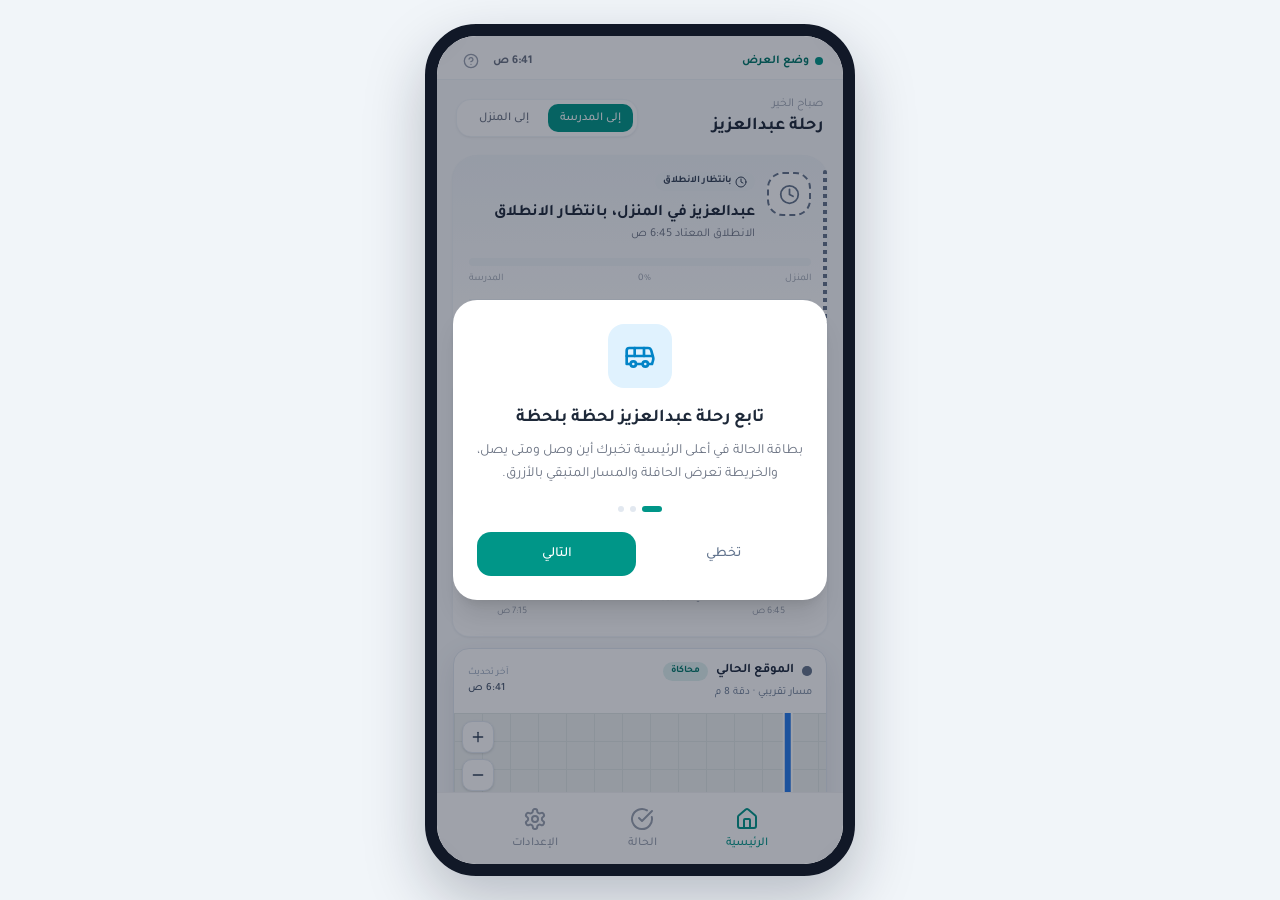
==== commit 16c95e9e: "Update child arrival tracking app build Co-Authored-By: Claude Opus 5.5 <noreply@anthropic.com> Clau" ====
--- a/child-tracking/index.html
+++ b/child-tracking/index.html
@@ -19,8 +19,8 @@
       }
     </style>
     <!-- figma:head-end -->
-    <script type="module" crossorigin src="./assets/index-Ds_P7b9E.js"></script>
-    <link rel="stylesheet" crossorigin href="./assets/index-EmrWfTpc.css">
+    <script type="module" crossorigin src="./assets/index-BDVWpk-4.js"></script>
+    <link rel="stylesheet" crossorigin href="./assets/index-D4OzDY_3.css">
   </head>
   <body>
     <!-- figma:body-start -->
--- a/child-tracking/assets/index-D4OzDY_3.css
+++ b/child-tracking/assets/index-D4OzDY_3.css
@@ -0,0 +1 @@
+@import"https://fonts.googleapis.com/css2?family=Tajawal:wght@400;500;700;800&display=swap";.leaflet-pane,.leaflet-tile,.leaflet-marker-icon,.leaflet-marker-shadow,.leaflet-tile-container,.leaflet-pane>svg,.leaflet-pane>canvas,.leaflet-zoom-box,.leaflet-image-layer,.leaflet-layer{position:absolute;left:0;top:0}.leaflet-container{overflow:hidden}.leaflet-tile,.leaflet-marker-icon,.leaflet-marker-shadow{-webkit-user-select:none;-moz-user-select:none;user-select:none;-webkit-user-drag:none}.leaflet-tile::selection{background:transparent}.leaflet-safari .leaflet-tile{image-rendering:-webkit-optimize-contrast}.leaflet-safari .leaflet-tile-container{width:1600px;height:1600px;-webkit-transform-origin:0 0}.leaflet-marker-icon,.leaflet-marker-shadow{display:block}.leaflet-container .leaflet-overlay-pane svg{max-width:none!important;max-height:none!important}.leaflet-container .leaflet-marker-pane img,.leaflet-container .leaflet-shadow-pane img,.leaflet-container .leaflet-tile-pane img,.leaflet-container img.leaflet-image-layer,.leaflet-container .leaflet-tile{max-width:none!important;max-height:none!important;width:auto;padding:0}.leaflet-container img.leaflet-tile{mix-blend-mode:plus-lighter}.leaflet-container.leaflet-touch-zoom{-ms-touch-action:pan-x pan-y;touch-action:pan-x pan-y}.leaflet-container.leaflet-touch-drag{-ms-touch-action:pinch-zoom;touch-action:none;touch-action:pinch-zoom}.leaflet-container.leaflet-touch-drag.leaflet-touch-zoom{-ms-touch-action:none;touch-action:none}.leaflet-container{-webkit-tap-highlight-color:transparent}.leaflet-container a{-webkit-tap-highlight-color:rgba(51,181,229,.4)}.leaflet-tile{filter:inherit;visibility:hidden}.leaflet-tile-loaded{visibility:inherit}.leaflet-zoom-box{width:0;height:0;-moz-box-sizing:border-box;box-sizing:border-box;z-index:800}.leaflet-overlay-pane svg{-moz-user-select:none}.leaflet-pane{z-index:400}.leaflet-tile-pane{z-index:200}.leaflet-overlay-pane{z-index:400}.leaflet-shadow-pane{z-index:500}.leaflet-marker-pane{z-index:600}.leaflet-tooltip-pane{z-index:650}.leaflet-popup-pane{z-index:700}.leaflet-map-pane canvas{z-index:100}.leaflet-map-pane svg{z-index:200}.leaflet-vml-shape{width:1px;height:1px}.lvml{behavior:url(#default#VML);display:inline-block;position:absolute}.leaflet-control{position:relative;z-index:800;pointer-events:visiblePainted;pointer-events:auto}.leaflet-top,.leaflet-bottom{position:absolute;z-index:1000;pointer-events:none}.leaflet-top{top:0}.leaflet-right{right:0}.leaflet-bottom{bottom:0}.leaflet-left{left:0}.leaflet-control{float:left;clear:both}.leaflet-right .leaflet-control{float:right}.leaflet-top .leaflet-control{margin-top:10px}.leaflet-bottom .leaflet-control{margin-bottom:10px}.leaflet-left .leaflet-control{margin-left:10px}.leaflet-right .leaflet-control{margin-right:10px}.leaflet-fade-anim .leaflet-popup{opacity:0;-webkit-transition:opacity .2s linear;-moz-transition:opacity .2s linear;transition:opacity .2s linear}.leaflet-fade-anim .leaflet-map-pane .leaflet-popup{opacity:1}.leaflet-zoom-animated{-webkit-transform-origin:0 0;-ms-transform-origin:0 0;transform-origin:0 0}svg.leaflet-zoom-animated{will-change:transform}.leaflet-zoom-anim .leaflet-zoom-animated{-webkit-transition:-webkit-transform .25s cubic-bezier(0,0,.25,1);-moz-transition:-moz-transform .25s cubic-bezier(0,0,.25,1);transition:transform .25s cubic-bezier(0,0,.25,1)}.leaflet-zoom-anim .leaflet-tile,.leaflet-pan-anim .leaflet-tile{-webkit-transition:none;-moz-transition:none;transition:none}.leaflet-zoom-anim .leaflet-zoom-hide{visibility:hidden}.leaflet-interactive{cursor:pointer}.leaflet-grab{cursor:-webkit-grab;cursor:-moz-grab;cursor:grab}.leaflet-crosshair,.leaflet-crosshair .leaflet-interactive{cursor:crosshair}.leaflet-popup-pane,.leaflet-control{cursor:auto}.leaflet-dragging .leaflet-grab,.leaflet-dragging .leaflet-grab .leaflet-interactive,.leaflet-dragging .leaflet-marker-draggable{cursor:move;cursor:-webkit-grabbing;cursor:-moz-grabbing;cursor:grabbing}.leaflet-marker-icon,.leaflet-marker-shadow,.leaflet-image-layer,.leaflet-pane>svg path,.leaflet-tile-container{pointer-events:none}.leaflet-marker-icon.leaflet-interactive,.leaflet-image-layer.leaflet-interactive,.leaflet-pane>svg path.leaflet-interactive,svg.leaflet-image-layer.leaflet-interactive path{pointer-events:visiblePainted;pointer-events:auto}.leaflet-container{background:#ddd;outline-offset:1px}.leaflet-container a{color:#0078a8}.leaflet-zoom-box{border:2px dotted #38f;background:#ffffff80}.leaflet-container{font-family:Helvetica Neue,Arial,Helvetica,sans-serif;font-size:12px;font-size:.75rem;line-height:1.5}.leaflet-bar{box-shadow:0 1px 5px #000000a6;border-radius:4px}.leaflet-bar a{background-color:#fff;border-bottom:1px solid #ccc;width:26px;height:26px;line-height:26px;display:block;text-align:center;text-decoration:none;color:#000}.leaflet-bar a,.leaflet-control-layers-toggle{background-position:50% 50%;background-repeat:no-repeat;display:block}.leaflet-bar a:hover,.leaflet-bar a:focus{background-color:#f4f4f4}.leaflet-bar a:first-child{border-top-left-radius:4px;border-top-right-radius:4px}.leaflet-bar a:last-child{border-bottom-left-radius:4px;border-bottom-right-radius:4px;border-bottom:none}.leaflet-bar a.leaflet-disabled{cursor:default;background-color:#f4f4f4;color:#bbb}.leaflet-touch .leaflet-bar a{width:30px;height:30px;line-height:30px}.leaflet-touch .leaflet-bar a:first-child{border-top-left-radius:2px;border-top-right-radius:2px}.leaflet-touch .leaflet-bar a:last-child{border-bottom-left-radius:2px;border-bottom-right-radius:2px}.leaflet-control-zoom-in,.leaflet-control-zoom-out{font:700 18px Lucida Console,Monaco,monospace;text-indent:1px}.leaflet-touch .leaflet-control-zoom-in,.leaflet-touch .leaflet-control-zoom-out{font-size:22px}.leaflet-control-layers{box-shadow:0 1px 5px #0006;background:#fff;border-radius:5px}.leaflet-control-layers-toggle{background-image:url([data-uri]);width:36px;height:36px}.leaflet-retina .leaflet-control-layers-toggle{background-image:url([data-uri]);background-size:26px 26px}.leaflet-touch .leaflet-control-layers-toggle{width:44px;height:44px}.leaflet-control-layers .leaflet-control-layers-list,.leaflet-control-layers-expanded .leaflet-control-layers-toggle{display:none}.leaflet-control-layers-expanded .leaflet-control-layers-list{display:block;position:relative}.leaflet-control-layers-expanded{padding:6px 10px 6px 6px;color:#333;background:#fff}.leaflet-control-layers-scrollbar{overflow-y:scroll;overflow-x:hidden;padding-right:5px}.leaflet-control-layers-selector{margin-top:2px;position:relative;top:1px}.leaflet-control-layers label{display:block;font-size:13px;font-size:1.08333em}.leaflet-control-layers-separator{height:0;border-top:1px solid #ddd;margin:5px -10px 5px -6px}.leaflet-default-icon-path{background-image:url([data-uri])}.leaflet-container .leaflet-control-attribution{background:#fff;background:#fffc;margin:0}.leaflet-control-attribution,.leaflet-control-scale-line{padding:0 5px;color:#333;line-height:1.4}.leaflet-control-attribution a{text-decoration:none}.leaflet-control-attribution a:hover,.leaflet-control-attribution a:focus{text-decoration:underline}.leaflet-attribution-flag{display:inline!important;vertical-align:baseline!important;width:1em;height:.6669em}.leaflet-left .leaflet-control-scale{margin-left:5px}.leaflet-bottom .leaflet-control-scale{margin-bottom:5px}.leaflet-control-scale-line{border:2px solid #777;border-top:none;line-height:1.1;padding:2px 5px 1px;white-space:nowrap;-moz-box-sizing:border-box;box-sizing:border-box;background:#fffc;text-shadow:1px 1px #fff}.leaflet-control-scale-line:not(:first-child){border-top:2px solid #777;border-bottom:none;margin-top:-2px}.leaflet-control-scale-line:not(:first-child):not(:last-child){border-bottom:2px solid #777}.leaflet-touch .leaflet-control-attribution,.leaflet-touch .leaflet-control-layers,.leaflet-touch .leaflet-bar{box-shadow:none}.leaflet-touch .leaflet-control-layers,.leaflet-touch .leaflet-bar{border:2px solid rgba(0,0,0,.2);background-clip:padding-box}.leaflet-popup{position:absolute;text-align:center;margin-bottom:20px}.leaflet-popup-content-wrapper{padding:1px;text-align:left;border-radius:12px}.leaflet-popup-content{margin:13px 24px 13px 20px;line-height:1.3;font-size:13px;font-size:1.08333em;min-height:1px}.leaflet-popup-content p{margin:1.3em 0}.leaflet-popup-tip-container{width:40px;height:20px;position:absolute;left:50%;margin-top:-1px;margin-left:-20px;overflow:hidden;pointer-events:none}.leaflet-popup-tip{width:17px;height:17px;padding:1px;margin:-10px auto 0;pointer-events:auto;-webkit-transform:rotate(45deg);-moz-transform:rotate(45deg);-ms-transform:rotate(45deg);transform:rotate(45deg)}.leaflet-popup-content-wrapper,.leaflet-popup-tip{background:#fff;color:#333;box-shadow:0 3px 14px #0006}.leaflet-container a.leaflet-popup-close-button{position:absolute;top:0;right:0;border:none;text-align:center;width:24px;height:24px;font:16px/24px Tahoma,Verdana,sans-serif;color:#757575;text-decoration:none;background:transparent}.leaflet-container a.leaflet-popup-close-button:hover,.leaflet-container a.leaflet-popup-close-button:focus{color:#585858}.leaflet-popup-scrolled{overflow:auto}.leaflet-oldie .leaflet-popup-content-wrapper{-ms-zoom:1}.leaflet-oldie .leaflet-popup-tip{width:24px;margin:0 auto;-ms-filter:"progid:DXImageTransform.Microsoft.Matrix(M11=0.70710678, M12=0.70710678, M21=-0.70710678, M22=0.70710678)";filter:progid:DXImageTransform.Microsoft.Matrix(M11=.70710678,M12=.70710678,M21=-.70710678,M22=.70710678)}.leaflet-oldie .leaflet-control-zoom,.leaflet-oldie .leaflet-control-layers,.leaflet-oldie .leaflet-popup-content-wrapper,.leaflet-oldie .leaflet-popup-tip{border:1px solid #999}.leaflet-div-icon{background:#fff;border:1px solid #666}.leaflet-tooltip{position:absolute;padding:6px;background-color:#fff;border:1px solid #fff;border-radius:3px;color:#222;white-space:nowrap;-webkit-user-select:none;-moz-user-select:none;-ms-user-select:none;user-select:none;pointer-events:none;box-shadow:0 1px 3px #0006}.leaflet-tooltip.leaflet-interactive{cursor:pointer;pointer-events:auto}.leaflet-tooltip-top:before,.leaflet-tooltip-bottom:before,.leaflet-tooltip-left:before,.leaflet-tooltip-right:before{position:absolute;pointer-events:none;border:6px solid transparent;background:transparent;content:""}.leaflet-tooltip-bottom{margin-top:6px}.leaflet-tooltip-top{margin-top:-6px}.leaflet-tooltip-bottom:before,.leaflet-tooltip-top:before{left:50%;margin-left:-6px}.leaflet-tooltip-top:before{bottom:0;margin-bottom:-12px;border-top-color:#fff}.leaflet-tooltip-bottom:before{top:0;margin-top:-12px;margin-left:-6px;border-bottom-color:#fff}.leaflet-tooltip-left{margin-left:-6px}.leaflet-tooltip-right{margin-left:6px}.leaflet-tooltip-left:before,.leaflet-tooltip-right:before{top:50%;margin-top:-6px}.leaflet-tooltip-left:before{right:0;margin-right:-12px;border-left-color:#fff}.leaflet-tooltip-right:before{left:0;margin-left:-12px;border-right-color:#fff}@media print{.leaflet-control{-webkit-print-color-adjust:exact;print-color-adjust:exact}}/*! tailwindcss v4.1.12 | MIT License | https://tailwindcss.com */@layer properties{@supports (((-webkit-hyphens:none)) and (not (margin-trim:inline))) or ((-moz-orient:inline) and (not (color:rgb(from red r g b)))){*,:before,:after,::backdrop{--tw-translate-x:0;--tw-translate-y:0;--tw-translate-z:0;--tw-rotate-x:initial;--tw-rotate-y:initial;--tw-rotate-z:initial;--tw-skew-x:initial;--tw-skew-y:initial;--tw-space-y-reverse:0;--tw-space-x-reverse:0;--tw-border-style:solid;--tw-gradient-position:initial;--tw-gradient-from:#0000;--tw-gradient-via:#0000;--tw-gradient-to:#0000;--tw-gradient-stops:initial;--tw-gradient-via-stops:initial;--tw-gradient-from-position:0%;--tw-gradient-via-position:50%;--tw-gradient-to-position:100%;--tw-leading:initial;--tw-font-weight:initial;--tw-tracking:initial;--tw-ordinal:initial;--tw-slashed-zero:initial;--tw-numeric-figure:initial;--tw-numeric-spacing:initial;--tw-numeric-fraction:initial;--tw-shadow:0 0 #0000;--tw-shadow-color:initial;--tw-shadow-alpha:100%;--tw-inset-shadow:0 0 #0000;--tw-inset-shadow-color:initial;--tw-inset-shadow-alpha:100%;--tw-ring-color:initial;--tw-ring-shadow:0 0 #0000;--tw-inset-ring-color:initial;--tw-inset-ring-shadow:0 0 #0000;--tw-ring-inset:initial;--tw-ring-offset-width:0px;--tw-ring-offset-color:#fff;--tw-ring-offset-shadow:0 0 #0000;--tw-outline-style:solid;--tw-backdrop-blur:initial;--tw-backdrop-brightness:initial;--tw-backdrop-contrast:initial;--tw-backdrop-grayscale:initial;--tw-backdrop-hue-rotate:initial;--tw-backdrop-invert:initial;--tw-backdrop-opacity:initial;--tw-backdrop-saturate:initial;--tw-backdrop-sepia:initial;--tw-duration:initial;--tw-ease:initial;--tw-content:"";--tw-scale-x:1;--tw-scale-y:1;--tw-scale-z:1;--tw-animation-delay:0s;--tw-animation-direction:normal;--tw-animation-duration:initial;--tw-animation-fill-mode:none;--tw-animation-iteration-count:1;--tw-enter-blur:0;--tw-enter-opacity:1;--tw-enter-rotate:0;--tw-enter-scale:1;--tw-enter-translate-x:0;--tw-enter-translate-y:0;--tw-exit-blur:0;--tw-exit-opacity:1;--tw-exit-rotate:0;--tw-exit-scale:1;--tw-exit-translate-x:0;--tw-exit-translate-y:0}}}@layer theme{:root,:host{--font-sans:ui-sans-serif,system-ui,sans-serif,"Apple Color Emoji","Segoe UI Emoji","Segoe UI Symbol","Noto Color Emoji";--font-mono:ui-monospace,SFMono-Regular,Menlo,Monaco,Consolas,"Liberation Mono","Courier New",monospace;--color-red-50:oklch(97.1% .013 17.38);--color-red-200:oklch(88.5% .062 18.334);--color-red-500:oklch(63.7% .237 25.331);--color-red-600:oklch(57.7% .245 27.325);--color-red-700:oklch(50.5% .213 27.518);--color-orange-50:oklch(98% .016 73.684);--color-orange-700:oklch(55.3% .195 38.402);--color-amber-200:oklch(92.4% .12 95.746);--color-amber-800:oklch(47.3% .137 46.201);--color-emerald-50:oklch(97.9% .021 166.113);--color-emerald-800:oklch(43.2% .095 166.913);--color-slate-50:oklch(98.4% .003 247.858);--color-slate-100:oklch(96.8% .007 247.896);--color-slate-200:oklch(92.9% .013 255.508);--color-slate-300:oklch(86.9% .022 252.894);--color-slate-400:oklch(70.4% .04 256.788);--color-slate-500:oklch(55.4% .046 257.417);--color-slate-600:oklch(44.6% .043 257.281);--color-slate-700:oklch(37.2% .044 257.287);--color-slate-800:oklch(27.9% .041 260.031);--color-slate-900:oklch(20.8% .042 265.755);--color-gray-100:oklch(96.7% .003 264.542);--color-gray-400:oklch(70.7% .022 261.325);--color-gray-500:oklch(55.1% .027 264.364);--color-gray-600:oklch(44.6% .03 256.802);--color-gray-700:oklch(37.3% .034 259.733);--color-gray-800:oklch(27.8% .033 256.848);--color-gray-900:oklch(21% .034 264.665);--color-black:#000;--color-white:#fff;--spacing:.25rem;--container-sm:24rem;--container-lg:32rem;--text-xs:.75rem;--text-xs--line-height:calc(1/.75);--text-sm:.875rem;--text-sm--line-height:calc(1.25/.875);--text-base:1rem;--text-base--line-height: 1.5 ;--text-lg:1.125rem;--text-lg--line-height:calc(1.75/1.125);--text-xl:1.25rem;--text-xl--line-height:calc(1.75/1.25);--text-2xl:1.5rem;--font-weight-normal:400;--font-weight-medium:500;--font-weight-semibold:600;--font-weight-bold:700;--tracking-tight:-.025em;--tracking-widest:.1em;--leading-tight:1.25;--leading-snug:1.375;--leading-relaxed:1.625;--radius-xs:.125rem;--radius-2xl:1rem;--radius-3xl:1.5rem;--ease-in-out:cubic-bezier(.4,0,.2,1);--animate-spin:spin 1s linear infinite;--animate-ping:ping 1s cubic-bezier(0,0,.2,1)infinite;--animate-pulse:pulse 2s cubic-bezier(.4,0,.6,1)infinite;--aspect-video:16/9;--default-transition-duration:.15s;--default-transition-timing-function:cubic-bezier(.4,0,.2,1);--default-font-family:var(--font-sans);--default-mono-font-family:var(--font-mono);--color-border:var(--border)}}@layer base{*,:after,:before,::backdrop{box-sizing:border-box;border:0 solid;margin:0;padding:0}::file-selector-button{box-sizing:border-box;border:0 solid;margin:0;padding:0}html,:host{-webkit-text-size-adjust:100%;-moz-tab-size:4;tab-size:4;line-height:1.5;font-family:var(--default-font-family,ui-sans-serif,system-ui,sans-serif,"Apple Color Emoji","Segoe UI Emoji","Segoe UI Symbol","Noto Color Emoji");font-feature-settings:var(--default-font-feature-settings,normal);font-variation-settings:var(--default-font-variation-settings,normal);-webkit-tap-highlight-color:transparent}hr{height:0;color:inherit;border-top-width:1px}abbr:where([title]){-webkit-text-decoration:underline dotted;text-decoration:underline dotted}h1,h2,h3,h4,h5,h6{font-size:inherit;font-weight:inherit}a{color:inherit;-webkit-text-decoration:inherit;text-decoration:inherit}b,strong{font-weight:bolder}code,kbd,samp,pre{font-family:var(--default-mono-font-family,ui-monospace,SFMono-Regular,Menlo,Monaco,Consolas,"Liberation Mono","Courier New",monospace);font-feature-settings:var(--default-mono-font-feature-settings,normal);font-variation-settings:var(--default-mono-font-variation-settings,normal);font-size:1em}small{font-size:80%}sub,sup{vertical-align:baseline;font-size:75%;line-height:0;position:relative}sub{bottom:-.25em}sup{top:-.5em}table{text-indent:0;border-color:inherit;border-collapse:collapse}:-moz-focusring{outline:auto}progress{vertical-align:baseline}summary{display:list-item}ol,ul,menu{list-style:none}img,svg,video,canvas,audio,iframe,embed,object{vertical-align:middle;display:block}img,video{max-width:100%;height:auto}button,input,select,optgroup,textarea{font:inherit;font-feature-settings:inherit;font-variation-settings:inherit;letter-spacing:inherit;color:inherit;opacity:1;background-color:#0000;border-radius:0}::file-selector-button{font:inherit;font-feature-settings:inherit;font-variation-settings:inherit;letter-spacing:inherit;color:inherit;opacity:1;background-color:#0000;border-radius:0}:where(select:is([multiple],[size])) optgroup{font-weight:bolder}:where(select:is([multiple],[size])) optgroup option{padding-inline-start:20px}::file-selector-button{margin-inline-end:4px}::placeholder{opacity:1}@supports (not ((-webkit-appearance:-apple-pay-button))) or (contain-intrinsic-size:1px){::placeholder{color:currentColor}@supports (color:color-mix(in lab,red,red)){::placeholder{color:color-mix(in oklab,currentcolor 50%,transparent)}}}textarea{resize:vertical}::-webkit-search-decoration{-webkit-appearance:none}::-webkit-date-and-time-value{min-height:1lh;text-align:inherit}::-webkit-datetime-edit{display:inline-flex}::-webkit-datetime-edit-fields-wrapper{padding:0}::-webkit-datetime-edit{padding-block:0}::-webkit-datetime-edit-year-field{padding-block:0}::-webkit-datetime-edit-month-field{padding-block:0}::-webkit-datetime-edit-day-field{padding-block:0}::-webkit-datetime-edit-hour-field{padding-block:0}::-webkit-datetime-edit-minute-field{padding-block:0}::-webkit-datetime-edit-second-field{padding-block:0}::-webkit-datetime-edit-millisecond-field{padding-block:0}::-webkit-datetime-edit-meridiem-field{padding-block:0}::-webkit-calendar-picker-indicator{line-height:1}:-moz-ui-invalid{box-shadow:none}button,input:where([type=button],[type=reset],[type=submit]){-webkit-appearance:button;-moz-appearance:button;appearance:button}::file-selector-button{-webkit-appearance:button;-moz-appearance:button;appearance:button}::-webkit-inner-spin-button{height:auto}::-webkit-outer-spin-button{height:auto}[hidden]:where(:not([hidden=until-found])){display:none!important}*{border-color:var(--border);outline-color:var(--ring)}@supports (color:color-mix(in lab,red,red)){*{outline-color:color-mix(in oklab,var(--ring)50%,transparent)}}body{background-color:var(--background);color:var(--foreground)}html{font-size:var(--font-size)}h1{font-size:var(--text-2xl);font-weight:var(--font-weight-medium);line-height:1.5}h2{font-size:var(--text-xl);font-weight:var(--font-weight-medium);line-height:1.5}h3{font-size:var(--text-lg);font-weight:var(--font-weight-medium);line-height:1.5}h4,label,button{font-size:var(--text-base);font-weight:var(--font-weight-medium);line-height:1.5}input{font-size:var(--text-base);font-weight:var(--font-weight-normal);line-height:1.5}}@layer components;@layer utilities{.\@container\/card-header{container:card-header/inline-size}.pointer-events-none{pointer-events:none}.invisible{visibility:hidden}.visible{visibility:visible}.sr-only{clip:rect(0,0,0,0);white-space:nowrap;border-width:0;width:1px;height:1px;margin:-1px;padding:0;position:absolute;overflow:hidden}.absolute{position:absolute}.fixed{position:fixed}.relative{position:relative}.sticky{position:sticky}.inset-0{inset:calc(var(--spacing)*0)}.inset-x-0{inset-inline:calc(var(--spacing)*0)}.inset-x-2{inset-inline:calc(var(--spacing)*2)}.inset-y-0{inset-block:calc(var(--spacing)*0)}.-top-1{top:calc(var(--spacing)*-1)}.-top-12{top:calc(var(--spacing)*-12)}.top-0{top:calc(var(--spacing)*0)}.top-0\.5{top:calc(var(--spacing)*.5)}.top-1\.5{top:calc(var(--spacing)*1.5)}.top-1\/2{top:50%}.top-2{top:calc(var(--spacing)*2)}.top-3\.5{top:calc(var(--spacing)*3.5)}.top-4{top:calc(var(--spacing)*4)}.top-\[1px\]{top:1px}.top-\[50\%\]{top:50%}.top-\[60\%\]{top:60%}.top-full{top:100%}.-right-1{right:calc(var(--spacing)*-1)}.-right-12{right:calc(var(--spacing)*-12)}.right-0{right:calc(var(--spacing)*0)}.right-1{right:calc(var(--spacing)*1)}.right-2{right:calc(var(--spacing)*2)}.right-3{right:calc(var(--spacing)*3)}.right-4{right:calc(var(--spacing)*4)}.-bottom-12{bottom:calc(var(--spacing)*-12)}.bottom-0{bottom:calc(var(--spacing)*0)}.bottom-2{bottom:calc(var(--spacing)*2)}.-left-12{left:calc(var(--spacing)*-12)}.left-0{left:calc(var(--spacing)*0)}.left-0\.5{left:calc(var(--spacing)*.5)}.left-1{left:calc(var(--spacing)*1)}.left-1\/2{left:50%}.left-2{left:calc(var(--spacing)*2)}.left-\[22px\]{left:22px}.left-\[50\%\]{left:50%}.isolate{isolation:isolate}.z-10{z-index:10}.z-20{z-index:20}.z-50{z-index:50}.z-\[1\]{z-index:1}.z-\[500\]{z-index:500}.z-\[1000\]{z-index:1000}.z-\[1100\]{z-index:1100}.col-start-2{grid-column-start:2}.row-span-2{grid-row:span 2/span 2}.row-start-1{grid-row-start:1}.-mx-1{margin-inline:calc(var(--spacing)*-1)}.mx-2{margin-inline:calc(var(--spacing)*2)}.mx-3\.5{margin-inline:calc(var(--spacing)*3.5)}.mx-4{margin-inline:calc(var(--spacing)*4)}.mx-auto{margin-inline:auto}.my-0\.5{margin-block:calc(var(--spacing)*.5)}.my-1{margin-block:calc(var(--spacing)*1)}.-mt-4{margin-top:calc(var(--spacing)*-4)}.mt-0\.5{margin-top:calc(var(--spacing)*.5)}.mt-1{margin-top:calc(var(--spacing)*1)}.mt-1\.5{margin-top:calc(var(--spacing)*1.5)}.mt-2{margin-top:calc(var(--spacing)*2)}.mt-3{margin-top:calc(var(--spacing)*3)}.mt-4{margin-top:calc(var(--spacing)*4)}.mt-5{margin-top:calc(var(--spacing)*5)}.mt-6{margin-top:calc(var(--spacing)*6)}.mt-auto{margin-top:auto}.mb-1{margin-bottom:calc(var(--spacing)*1)}.mb-2{margin-bottom:calc(var(--spacing)*2)}.mb-3{margin-bottom:calc(var(--spacing)*3)}.-ml-4{margin-left:calc(var(--spacing)*-4)}.ml-1{margin-left:calc(var(--spacing)*1)}.ml-auto{margin-left:auto}.line-clamp-1{-webkit-line-clamp:1;-webkit-box-orient:vertical;display:-webkit-box;overflow:hidden}.block{display:block}.flex{display:flex}.grid{display:grid}.hidden{display:none}.inline-block{display:inline-block}.inline-flex{display:inline-flex}.table{display:table}.table-caption{display:table-caption}.table-cell{display:table-cell}.table-row{display:table-row}.field-sizing-content{field-sizing:content}.aspect-square{aspect-ratio:1}.aspect-video{aspect-ratio:var(--aspect-video)}.size-2{width:calc(var(--spacing)*2);height:calc(var(--spacing)*2)}.size-2\.5{width:calc(var(--spacing)*2.5);height:calc(var(--spacing)*2.5)}.size-3{width:calc(var(--spacing)*3);height:calc(var(--spacing)*3)}.size-3\.5{width:calc(var(--spacing)*3.5);height:calc(var(--spacing)*3.5)}.size-4{width:calc(var(--spacing)*4);height:calc(var(--spacing)*4)}.size-7{width:calc(var(--spacing)*7);height:calc(var(--spacing)*7)}.size-8{width:calc(var(--spacing)*8);height:calc(var(--spacing)*8)}.size-9{width:calc(var(--spacing)*9);height:calc(var(--spacing)*9)}.size-10{width:calc(var(--spacing)*10);height:calc(var(--spacing)*10)}.size-full{width:100%;height:100%}.h-0\.5{height:calc(var(--spacing)*.5)}.h-1\.5{height:calc(var(--spacing)*1.5)}.h-2{height:calc(var(--spacing)*2)}.h-2\.5{height:calc(var(--spacing)*2.5)}.h-3{height:calc(var(--spacing)*3)}.h-3\.5{height:calc(var(--spacing)*3.5)}.h-4{height:calc(var(--spacing)*4)}.h-5{height:calc(var(--spacing)*5)}.h-6{height:calc(var(--spacing)*6)}.h-7{height:calc(var(--spacing)*7)}.h-8{height:calc(var(--spacing)*8)}.h-9{height:calc(var(--spacing)*9)}.h-10{height:calc(var(--spacing)*10)}.h-12{height:calc(var(--spacing)*12)}.h-16{height:calc(var(--spacing)*16)}.h-\[1\.15rem\]{height:1.15rem}.h-\[220px\]{height:220px}.h-\[420px\]{height:420px}.h-\[calc\(100\%-1px\)\]{height:calc(100% - 1px)}.h-\[var\(--radix-navigation-menu-viewport-height\)\]{height:var(--radix-navigation-menu-viewport-height)}.h-\[var\(--radix-select-trigger-height\)\]{height:var(--radix-select-trigger-height)}.h-auto{height:auto}.h-full{height:100%}.h-px{height:1px}.h-svh{height:100svh}.max-h-\(--radix-context-menu-content-available-height\){max-height:var(--radix-context-menu-content-available-height)}.max-h-\(--radix-dropdown-menu-content-available-height\){max-height:var(--radix-dropdown-menu-content-available-height)}.max-h-\(--radix-select-content-available-height\){max-height:var(--radix-select-content-available-height)}.max-h-\[300px\]{max-height:300px}.min-h-0{min-height:calc(var(--spacing)*0)}.min-h-4{min-height:calc(var(--spacing)*4)}.min-h-16{min-height:calc(var(--spacing)*16)}.min-h-full{min-height:100%}.min-h-svh{min-height:100svh}.w-\(--sidebar-width\){width:var(--sidebar-width)}.w-0{width:calc(var(--spacing)*0)}.w-1{width:calc(var(--spacing)*1)}.w-1\.5{width:calc(var(--spacing)*1.5)}.w-2{width:calc(var(--spacing)*2)}.w-2\.5{width:calc(var(--spacing)*2.5)}.w-3{width:calc(var(--spacing)*3)}.w-3\.5{width:calc(var(--spacing)*3.5)}.w-3\/4{width:75%}.w-4{width:calc(var(--spacing)*4)}.w-5{width:calc(var(--spacing)*5)}.w-6{width:calc(var(--spacing)*6)}.w-7{width:calc(var(--spacing)*7)}.w-8{width:calc(var(--spacing)*8)}.w-9{width:calc(var(--spacing)*9)}.w-11{width:calc(var(--spacing)*11)}.w-16{width:calc(var(--spacing)*16)}.w-64{width:calc(var(--spacing)*64)}.w-72{width:calc(var(--spacing)*72)}.w-\[100px\]{width:100px}.w-auto{width:auto}.w-fit{width:fit-content}.w-full{width:100%}.w-max{width:max-content}.w-px{width:1px}.max-w-\(--skeleton-width\){max-width:var(--skeleton-width)}.max-w-\[calc\(100\%-2rem\)\]{max-width:calc(100% - 2rem)}.max-w-max{max-width:max-content}.max-w-sm{max-width:var(--container-sm)}.min-w-0{min-width:calc(var(--spacing)*0)}.min-w-5{min-width:calc(var(--spacing)*5)}.min-w-8{min-width:calc(var(--spacing)*8)}.min-w-9{min-width:calc(var(--spacing)*9)}.min-w-10{min-width:calc(var(--spacing)*10)}.min-w-\[8rem\]{min-width:8rem}.min-w-\[12rem\]{min-width:12rem}.min-w-\[var\(--radix-select-trigger-width\)\]{min-width:var(--radix-select-trigger-width)}.flex-1{flex:1}.flex-shrink-0,.shrink-0{flex-shrink:0}.grow{flex-grow:1}.grow-0{flex-grow:0}.basis-full{flex-basis:100%}.caption-bottom{caption-side:bottom}.border-collapse{border-collapse:collapse}.origin-\(--radix-context-menu-content-transform-origin\){transform-origin:var(--radix-context-menu-content-transform-origin)}.origin-\(--radix-dropdown-menu-content-transform-origin\){transform-origin:var(--radix-dropdown-menu-content-transform-origin)}.origin-\(--radix-hover-card-content-transform-origin\){transform-origin:var(--radix-hover-card-content-transform-origin)}.origin-\(--radix-menubar-content-transform-origin\){transform-origin:var(--radix-menubar-content-transform-origin)}.origin-\(--radix-popover-content-transform-origin\){transform-origin:var(--radix-popover-content-transform-origin)}.origin-\(--radix-select-content-transform-origin\){transform-origin:var(--radix-select-content-transform-origin)}.origin-\(--radix-tooltip-content-transform-origin\){transform-origin:var(--radix-tooltip-content-transform-origin)}.-translate-x-1\/2{--tw-translate-x: -50% ;translate:var(--tw-translate-x)var(--tw-translate-y)}.-translate-x-px{--tw-translate-x:-1px;translate:var(--tw-translate-x)var(--tw-translate-y)}.translate-x-\[-50\%\]{--tw-translate-x:-50%;translate:var(--tw-translate-x)var(--tw-translate-y)}.translate-x-px{--tw-translate-x:1px;translate:var(--tw-translate-x)var(--tw-translate-y)}.-translate-y-1\/2{--tw-translate-y: -50% ;translate:var(--tw-translate-x)var(--tw-translate-y)}.translate-y-0\.5{--tw-translate-y:calc(var(--spacing)*.5);translate:var(--tw-translate-x)var(--tw-translate-y)}.translate-y-\[-50\%\]{--tw-translate-y:-50%;translate:var(--tw-translate-x)var(--tw-translate-y)}.translate-y-\[calc\(-50\%_-_2px\)\]{--tw-translate-y: calc(-50% - 2px) ;translate:var(--tw-translate-x)var(--tw-translate-y)}.rotate-45{rotate:45deg}.rotate-90{rotate:90deg}.rotate-180{rotate:180deg}.transform{transform:var(--tw-rotate-x,)var(--tw-rotate-y,)var(--tw-rotate-z,)var(--tw-skew-x,)var(--tw-skew-y,)}.animate-caret-blink{animation:1.25s ease-out infinite caret-blink}.animate-in{animation:enter var(--tw-animation-duration,var(--tw-duration,.15s))var(--tw-ease,ease)var(--tw-animation-delay,0s)var(--tw-animation-iteration-count,1)var(--tw-animation-direction,normal)var(--tw-animation-fill-mode,none)}.animate-ping{animation:var(--animate-ping)}.animate-pulse{animation:var(--animate-pulse)}.animate-spin{animation:var(--animate-spin)}.cursor-default{cursor:default}.touch-none{touch-action:none}.resize-none{resize:none}.scroll-my-1{scroll-margin-block:calc(var(--spacing)*1)}.scroll-py-1{scroll-padding-block:calc(var(--spacing)*1)}.list-none{list-style-type:none}.auto-rows-min{grid-auto-rows:min-content}.grid-cols-2{grid-template-columns:repeat(2,minmax(0,1fr))}.grid-cols-3{grid-template-columns:repeat(3,minmax(0,1fr))}.grid-cols-\[0_1fr\]{grid-template-columns:0 1fr}.grid-rows-\[auto_auto\]{grid-template-rows:auto auto}.flex-col{flex-direction:column}.flex-col-reverse{flex-direction:column-reverse}.flex-row{flex-direction:row}.flex-wrap{flex-wrap:wrap}.place-items-center{place-items:center}.items-center{align-items:center}.items-end{align-items:flex-end}.items-start{align-items:flex-start}.items-stretch{align-items:stretch}.justify-around{justify-content:space-around}.justify-between{justify-content:space-between}.justify-center{justify-content:center}.justify-items-start{justify-items:start}.gap-0\.5{gap:calc(var(--spacing)*.5)}.gap-1{gap:calc(var(--spacing)*1)}.gap-1\.5{gap:calc(var(--spacing)*1.5)}.gap-2{gap:calc(var(--spacing)*2)}.gap-2\.5{gap:calc(var(--spacing)*2.5)}.gap-3{gap:calc(var(--spacing)*3)}.gap-4{gap:calc(var(--spacing)*4)}.gap-6{gap:calc(var(--spacing)*6)}:where(.space-y-2>:not(:last-child)){--tw-space-y-reverse:0;margin-block-start:calc(calc(var(--spacing)*2)*var(--tw-space-y-reverse));margin-block-end:calc(calc(var(--spacing)*2)*calc(1 - var(--tw-space-y-reverse)))}:where(.space-y-2\.5>:not(:last-child)){--tw-space-y-reverse:0;margin-block-start:calc(calc(var(--spacing)*2.5)*var(--tw-space-y-reverse));margin-block-end:calc(calc(var(--spacing)*2.5)*calc(1 - var(--tw-space-y-reverse)))}:where(.space-y-3>:not(:last-child)){--tw-space-y-reverse:0;margin-block-start:calc(calc(var(--spacing)*3)*var(--tw-space-y-reverse));margin-block-end:calc(calc(var(--spacing)*3)*calc(1 - var(--tw-space-y-reverse)))}.gap-x-3{column-gap:calc(var(--spacing)*3)}:where(.space-x-1>:not(:last-child)){--tw-space-x-reverse:0;margin-inline-start:calc(calc(var(--spacing)*1)*var(--tw-space-x-reverse));margin-inline-end:calc(calc(var(--spacing)*1)*calc(1 - var(--tw-space-x-reverse)))}.gap-y-0\.5{row-gap:calc(var(--spacing)*.5)}.gap-y-3{row-gap:calc(var(--spacing)*3)}.self-start{align-self:flex-start}.justify-self-end{justify-self:flex-end}.truncate{text-overflow:ellipsis;white-space:nowrap;overflow:hidden}.overflow-auto{overflow:auto}.overflow-hidden{overflow:hidden}.overflow-x-auto{overflow-x:auto}.overflow-x-hidden{overflow-x:hidden}.overflow-y-auto{overflow-y:auto}.rounded-2xl{border-radius:var(--radius-2xl)}.rounded-3xl{border-radius:var(--radius-3xl)}.rounded-\[2px\]{border-radius:2px}.rounded-\[4px\]{border-radius:4px}.rounded-\[inherit\]{border-radius:inherit}.rounded-full{border-radius:3.40282e38px}.rounded-lg{border-radius:var(--radius)}.rounded-md{border-radius:calc(var(--radius) - 2px)}.rounded-none{border-radius:0}.rounded-sm{border-radius:calc(var(--radius) - 4px)}.rounded-xl{border-radius:calc(var(--radius) + 4px)}.rounded-xs{border-radius:var(--radius-xs)}.rounded-tl-sm{border-top-left-radius:calc(var(--radius) - 4px)}.border{border-style:var(--tw-border-style);border-width:1px}.border-2{border-style:var(--tw-border-style);border-width:2px}.border-\[1\.5px\]{border-style:var(--tw-border-style);border-width:1.5px}.border-y{border-block-style:var(--tw-border-style);border-block-width:1px}.border-t{border-top-style:var(--tw-border-style);border-top-width:1px}.border-r{border-right-style:var(--tw-border-style);border-right-width:1px}.border-b{border-bottom-style:var(--tw-border-style);border-bottom-width:1px}.border-l{border-left-style:var(--tw-border-style);border-left-width:1px}.border-dashed{--tw-border-style:dashed;border-style:dashed}.border-\(--color-border\){border-color:var(--color-border)}.border-\[\#009688\]{border-color:#009688}.border-\[\#009688\]\/30{border-color:#0096884d}.border-amber-200{border-color:var(--color-amber-200)}.border-border\/50{border-color:var(--border)}@supports (color:color-mix(in lab,red,red)){.border-border\/50{border-color:color-mix(in oklab,var(--border)50%,transparent)}}.border-gray-100{border-color:var(--color-gray-100)}.border-input{border-color:var(--input)}.border-primary{border-color:var(--primary)}.border-red-200{border-color:var(--color-red-200)}.border-sidebar-border{border-color:var(--sidebar-border)}.border-slate-50{border-color:var(--color-slate-50)}.border-slate-100{border-color:var(--color-slate-100)}.border-slate-200{border-color:var(--color-slate-200)}.border-slate-300{border-color:var(--color-slate-300)}.border-transparent{border-color:#0000}.border-white{border-color:var(--color-white)}.border-white\/20{border-color:#fff3}@supports (color:color-mix(in lab,red,red)){.border-white\/20{border-color:color-mix(in oklab,var(--color-white)20%,transparent)}}.border-t-transparent{border-top-color:#0000}.border-l-transparent{border-left-color:#0000}.bg-\(--color-bg\){background-color:var(--color-bg)}.bg-\[\#009688\]{background-color:#009688}.bg-\[\#E0F2F1\]{background-color:#e0f2f1}.bg-\[\#F8FAFC\]{background-color:#f8fafc}.bg-accent{background-color:var(--accent)}.bg-background{background-color:var(--background)}.bg-black\/50{background-color:#00000080}@supports (color:color-mix(in lab,red,red)){.bg-black\/50{background-color:color-mix(in oklab,var(--color-black)50%,transparent)}}.bg-border{background-color:var(--border)}.bg-card{background-color:var(--card)}.bg-destructive{background-color:var(--destructive)}.bg-emerald-50{background-color:var(--color-emerald-50)}.bg-foreground{background-color:var(--foreground)}.bg-gray-100{background-color:var(--color-gray-100)}.bg-gray-900{background-color:var(--color-gray-900)}.bg-input-background{background-color:var(--input-background)}.bg-muted,.bg-muted\/50{background-color:var(--muted)}@supports (color:color-mix(in lab,red,red)){.bg-muted\/50{background-color:color-mix(in oklab,var(--muted)50%,transparent)}}.bg-orange-50{background-color:var(--color-orange-50)}.bg-popover{background-color:var(--popover)}.bg-primary,.bg-primary\/20{background-color:var(--primary)}@supports (color:color-mix(in lab,red,red)){.bg-primary\/20{background-color:color-mix(in oklab,var(--primary)20%,transparent)}}.bg-red-50{background-color:var(--color-red-50)}.bg-red-500{background-color:var(--color-red-500)}.bg-red-600{background-color:var(--color-red-600)}.bg-secondary{background-color:var(--secondary)}.bg-sidebar{background-color:var(--sidebar)}.bg-sidebar-border{background-color:var(--sidebar-border)}.bg-slate-50{background-color:var(--color-slate-50)}.bg-slate-100{background-color:var(--color-slate-100)}.bg-slate-200{background-color:var(--color-slate-200)}.bg-slate-300{background-color:var(--color-slate-300)}.bg-slate-700{background-color:var(--color-slate-700)}.bg-slate-900\/40{background-color:#0f172b66}@supports (color:color-mix(in lab,red,red)){.bg-slate-900\/40{background-color:color-mix(in oklab,var(--color-slate-900)40%,transparent)}}.bg-transparent{background-color:#0000}.bg-white{background-color:var(--color-white)}.bg-white\/20{background-color:#fff3}@supports (color:color-mix(in lab,red,red)){.bg-white\/20{background-color:color-mix(in oklab,var(--color-white)20%,transparent)}}.bg-white\/25{background-color:#ffffff40}@supports (color:color-mix(in lab,red,red)){.bg-white\/25{background-color:color-mix(in oklab,var(--color-white)25%,transparent)}}.bg-white\/70{background-color:#ffffffb3}@supports (color:color-mix(in lab,red,red)){.bg-white\/70{background-color:color-mix(in oklab,var(--color-white)70%,transparent)}}.bg-white\/90{background-color:#ffffffe6}@supports (color:color-mix(in lab,red,red)){.bg-white\/90{background-color:color-mix(in oklab,var(--color-white)90%,transparent)}}.bg-white\/95{background-color:#fffffff2}@supports (color:color-mix(in lab,red,red)){.bg-white\/95{background-color:color-mix(in oklab,var(--color-white)95%,transparent)}}.bg-gradient-to-r{--tw-gradient-position:to right in oklab;background-image:linear-gradient(var(--tw-gradient-stops))}.from-\[\#059669\]{--tw-gradient-from:#059669;--tw-gradient-stops:var(--tw-gradient-via-stops,var(--tw-gradient-position),var(--tw-gradient-from)var(--tw-gradient-from-position),var(--tw-gradient-to)var(--tw-gradient-to-position))}.to-\[\#047857\]{--tw-gradient-to:#047857;--tw-gradient-stops:var(--tw-gradient-via-stops,var(--tw-gradient-position),var(--tw-gradient-from)var(--tw-gradient-from-position),var(--tw-gradient-to)var(--tw-gradient-to-position))}.fill-current{fill:currentColor}.fill-primary{fill:var(--primary)}.p-0{padding:calc(var(--spacing)*0)}.p-1{padding:calc(var(--spacing)*1)}.p-2{padding:calc(var(--spacing)*2)}.p-3{padding:calc(var(--spacing)*3)}.p-3\.5{padding:calc(var(--spacing)*3.5)}.p-4{padding:calc(var(--spacing)*4)}.p-6{padding:calc(var(--spacing)*6)}.p-\[3px\]{padding:3px}.p-px{padding:1px}.px-1{padding-inline:calc(var(--spacing)*1)}.px-1\.5{padding-inline:calc(var(--spacing)*1.5)}.px-2{padding-inline:calc(var(--spacing)*2)}.px-2\.5{padding-inline:calc(var(--spacing)*2.5)}.px-3{padding-inline:calc(var(--spacing)*3)}.px-3\.5{padding-inline:calc(var(--spacing)*3.5)}.px-4{padding-inline:calc(var(--spacing)*4)}.px-5{padding-inline:calc(var(--spacing)*5)}.px-6{padding-inline:calc(var(--spacing)*6)}.px-10{padding-inline:calc(var(--spacing)*10)}.py-0\.5{padding-block:calc(var(--spacing)*.5)}.py-1{padding-block:calc(var(--spacing)*1)}.py-1\.5{padding-block:calc(var(--spacing)*1.5)}.py-2{padding-block:calc(var(--spacing)*2)}.py-2\.5{padding-block:calc(var(--spacing)*2.5)}.py-3{padding-block:calc(var(--spacing)*3)}.py-3\.5{padding-block:calc(var(--spacing)*3.5)}.py-4{padding-block:calc(var(--spacing)*4)}.py-6{padding-block:calc(var(--spacing)*6)}.pt-0{padding-top:calc(var(--spacing)*0)}.pt-1{padding-top:calc(var(--spacing)*1)}.pt-3{padding-top:calc(var(--spacing)*3)}.pt-4{padding-top:calc(var(--spacing)*4)}.pt-5{padding-top:calc(var(--spacing)*5)}.pt-6{padding-top:calc(var(--spacing)*6)}.pr-2{padding-right:calc(var(--spacing)*2)}.pr-2\.5{padding-right:calc(var(--spacing)*2.5)}.pr-3{padding-right:calc(var(--spacing)*3)}.pr-4{padding-right:calc(var(--spacing)*4)}.pr-8{padding-right:calc(var(--spacing)*8)}.pb-3{padding-bottom:calc(var(--spacing)*3)}.pb-4{padding-bottom:calc(var(--spacing)*4)}.pb-6{padding-bottom:calc(var(--spacing)*6)}.pb-8{padding-bottom:calc(var(--spacing)*8)}.pl-1{padding-left:calc(var(--spacing)*1)}.pl-1\.5{padding-left:calc(var(--spacing)*1.5)}.pl-2{padding-left:calc(var(--spacing)*2)}.pl-4{padding-left:calc(var(--spacing)*4)}.pl-8{padding-left:calc(var(--spacing)*8)}.text-center{text-align:center}.text-left{text-align:left}.text-right{text-align:right}.align-middle{vertical-align:middle}.font-mono{font-family:var(--font-mono)}.text-base{font-size:var(--text-base);line-height:var(--tw-leading,var(--text-base--line-height))}.text-lg{font-size:var(--text-lg);line-height:var(--tw-leading,var(--text-lg--line-height))}.text-sm{font-size:var(--text-sm);line-height:var(--tw-leading,var(--text-sm--line-height))}.text-xl{font-size:var(--text-xl);line-height:var(--tw-leading,var(--text-xl--line-height))}.text-xs{font-size:var(--text-xs);line-height:var(--tw-leading,var(--text-xs--line-height))}.text-\[0\.8rem\]{font-size:.8rem}.text-\[10px\]{font-size:10px}.text-\[11px\]{font-size:11px}.text-\[13px\]{font-size:13px}.leading-none{--tw-leading:1;line-height:1}.leading-relaxed{--tw-leading:var(--leading-relaxed);line-height:var(--leading-relaxed)}.leading-snug{--tw-leading:var(--leading-snug);line-height:var(--leading-snug)}.leading-tight{--tw-leading:var(--leading-tight);line-height:var(--leading-tight)}.font-bold{--tw-font-weight:var(--font-weight-bold);font-weight:var(--font-weight-bold)}.font-medium{--tw-font-weight:var(--font-weight-medium);font-weight:var(--font-weight-medium)}.font-normal{--tw-font-weight:var(--font-weight-normal);font-weight:var(--font-weight-normal)}.font-semibold{--tw-font-weight:var(--font-weight-semibold);font-weight:var(--font-weight-semibold)}.tracking-tight{--tw-tracking:var(--tracking-tight);letter-spacing:var(--tracking-tight)}.tracking-widest{--tw-tracking:var(--tracking-widest);letter-spacing:var(--tracking-widest)}.text-balance{text-wrap:balance}.break-words{overflow-wrap:break-word}.whitespace-nowrap{white-space:nowrap}.text-\[\#00796B\]{color:#00796b}.text-\[\#009688\]{color:#009688}.text-accent-foreground{color:var(--accent-foreground)}.text-amber-800{color:var(--color-amber-800)}.text-card-foreground{color:var(--card-foreground)}.text-current{color:currentColor}.text-destructive{color:var(--destructive)}.text-emerald-800{color:var(--color-emerald-800)}.text-foreground{color:var(--foreground)}.text-gray-400{color:var(--color-gray-400)}.text-gray-500{color:var(--color-gray-500)}.text-gray-600{color:var(--color-gray-600)}.text-gray-700{color:var(--color-gray-700)}.text-gray-800{color:var(--color-gray-800)}.text-muted-foreground{color:var(--muted-foreground)}.text-orange-700{color:var(--color-orange-700)}.text-popover-foreground{color:var(--popover-foreground)}.text-primary{color:var(--primary)}.text-primary-foreground{color:var(--primary-foreground)}.text-red-700{color:var(--color-red-700)}.text-secondary-foreground{color:var(--secondary-foreground)}.text-sidebar-foreground,.text-sidebar-foreground\/70{color:var(--sidebar-foreground)}@supports (color:color-mix(in lab,red,red)){.text-sidebar-foreground\/70{color:color-mix(in oklab,var(--sidebar-foreground)70%,transparent)}}.text-slate-400{color:var(--color-slate-400)}.text-slate-500{color:var(--color-slate-500)}.text-slate-600{color:var(--color-slate-600)}.text-slate-700{color:var(--color-slate-700)}.text-slate-800{color:var(--color-slate-800)}.text-white{color:var(--color-white)}.text-white\/75{color:#ffffffbf}@supports (color:color-mix(in lab,red,red)){.text-white\/75{color:color-mix(in oklab,var(--color-white)75%,transparent)}}.text-white\/80{color:#fffc}@supports (color:color-mix(in lab,red,red)){.text-white\/80{color:color-mix(in oklab,var(--color-white)80%,transparent)}}.text-white\/85{color:#ffffffd9}@supports (color:color-mix(in lab,red,red)){.text-white\/85{color:color-mix(in oklab,var(--color-white)85%,transparent)}}.tabular-nums{--tw-numeric-spacing:tabular-nums;font-variant-numeric:var(--tw-ordinal,)var(--tw-slashed-zero,)var(--tw-numeric-figure,)var(--tw-numeric-spacing,)var(--tw-numeric-fraction,)}.underline-offset-4{text-underline-offset:4px}.opacity-40{opacity:.4}.opacity-50{opacity:.5}.opacity-70{opacity:.7}.shadow{--tw-shadow:0 1px 3px 0 var(--tw-shadow-color,#0000001a),0 1px 2px -1px var(--tw-shadow-color,#0000001a);box-shadow:var(--tw-inset-shadow),var(--tw-inset-ring-shadow),var(--tw-ring-offset-shadow),var(--tw-ring-shadow),var(--tw-shadow)}.shadow-\[0_0_0_1px_hsl\(var\(--sidebar-border\)\)\]{--tw-shadow:0 0 0 1px var(--tw-shadow-color,hsl(var(--sidebar-border)));box-shadow:var(--tw-inset-shadow),var(--tw-inset-ring-shadow),var(--tw-ring-offset-shadow),var(--tw-ring-shadow),var(--tw-shadow)}.shadow-\[0_8px_28px_rgba\(15\,23\,42\,0\.09\)\]{--tw-shadow:0 8px 28px var(--tw-shadow-color,#0f172a17);box-shadow:var(--tw-inset-shadow),var(--tw-inset-ring-shadow),var(--tw-ring-offset-shadow),var(--tw-ring-shadow),var(--tw-shadow)}.shadow-lg{--tw-shadow:0 10px 15px -3px var(--tw-shadow-color,#0000001a),0 4px 6px -4px var(--tw-shadow-color,#0000001a);box-shadow:var(--tw-inset-shadow),var(--tw-inset-ring-shadow),var(--tw-ring-offset-shadow),var(--tw-ring-shadow),var(--tw-shadow)}.shadow-md{--tw-shadow:0 4px 6px -1px var(--tw-shadow-color,#0000001a),0 2px 4px -2px var(--tw-shadow-color,#0000001a);box-shadow:var(--tw-inset-shadow),var(--tw-inset-ring-shadow),var(--tw-ring-offset-shadow),var(--tw-ring-shadow),var(--tw-shadow)}.shadow-none{--tw-shadow:0 0 #0000;box-shadow:var(--tw-inset-shadow),var(--tw-inset-ring-shadow),var(--tw-ring-offset-shadow),var(--tw-ring-shadow),var(--tw-shadow)}.shadow-sm{--tw-shadow:0 1px 3px 0 var(--tw-shadow-color,#0000001a),0 1px 2px -1px var(--tw-shadow-color,#0000001a);box-shadow:var(--tw-inset-shadow),var(--tw-inset-ring-shadow),var(--tw-ring-offset-shadow),var(--tw-ring-shadow),var(--tw-shadow)}.shadow-xl{--tw-shadow:0 20px 25px -5px var(--tw-shadow-color,#0000001a),0 8px 10px -6px var(--tw-shadow-color,#0000001a);box-shadow:var(--tw-inset-shadow),var(--tw-inset-ring-shadow),var(--tw-ring-offset-shadow),var(--tw-ring-shadow),var(--tw-shadow)}.shadow-xs{--tw-shadow:0 1px 2px 0 var(--tw-shadow-color,#0000000d);box-shadow:var(--tw-inset-shadow),var(--tw-inset-ring-shadow),var(--tw-ring-offset-shadow),var(--tw-ring-shadow),var(--tw-shadow)}.ring{--tw-ring-shadow:var(--tw-ring-inset,)0 0 0 calc(1px + var(--tw-ring-offset-width))var(--tw-ring-color,currentcolor);box-shadow:var(--tw-inset-shadow),var(--tw-inset-ring-shadow),var(--tw-ring-offset-shadow),var(--tw-ring-shadow),var(--tw-shadow)}.ring-0{--tw-ring-shadow:var(--tw-ring-inset,)0 0 0 calc(0px + var(--tw-ring-offset-width))var(--tw-ring-color,currentcolor);box-shadow:var(--tw-inset-shadow),var(--tw-inset-ring-shadow),var(--tw-ring-offset-shadow),var(--tw-ring-shadow),var(--tw-shadow)}.ring-1{--tw-ring-shadow:var(--tw-ring-inset,)0 0 0 calc(1px + var(--tw-ring-offset-width))var(--tw-ring-color,currentcolor);box-shadow:var(--tw-inset-shadow),var(--tw-inset-ring-shadow),var(--tw-ring-offset-shadow),var(--tw-ring-shadow),var(--tw-shadow)}.ring-4{--tw-ring-shadow:var(--tw-ring-inset,)0 0 0 calc(4px + var(--tw-ring-offset-width))var(--tw-ring-color,currentcolor);box-shadow:var(--tw-inset-shadow),var(--tw-inset-ring-shadow),var(--tw-ring-offset-shadow),var(--tw-ring-shadow),var(--tw-shadow)}.ring-\[\#009688\]\/30{--tw-ring-color:oklab(60.4538% -.107247 -.00634345/.3)}.ring-red-200{--tw-ring-color:var(--color-red-200)}.ring-ring\/50{--tw-ring-color:var(--ring)}@supports (color:color-mix(in lab,red,red)){.ring-ring\/50{--tw-ring-color:color-mix(in oklab,var(--ring)50%,transparent)}}.ring-sidebar-ring{--tw-ring-color:var(--sidebar-ring)}.ring-slate-100{--tw-ring-color:var(--color-slate-100)}.ring-slate-200{--tw-ring-color:var(--color-slate-200)}.ring-slate-700{--tw-ring-color:var(--color-slate-700)}.ring-transparent{--tw-ring-color:transparent}.ring-white{--tw-ring-color:var(--color-white)}.ring-offset-background{--tw-ring-offset-color:var(--background)}.outline-hidden{--tw-outline-style:none;outline-style:none}@media (forced-colors:active){.outline-hidden{outline-offset:2px;outline:2px solid #0000}}.outline{outline-style:var(--tw-outline-style);outline-width:1px}.backdrop-blur{--tw-backdrop-blur:blur(8px);-webkit-backdrop-filter:var(--tw-backdrop-blur,)var(--tw-backdrop-brightness,)var(--tw-backdrop-contrast,)var(--tw-backdrop-grayscale,)var(--tw-backdrop-hue-rotate,)var(--tw-backdrop-invert,)var(--tw-backdrop-opacity,)var(--tw-backdrop-saturate,)var(--tw-backdrop-sepia,);backdrop-filter:var(--tw-backdrop-blur,)var(--tw-backdrop-brightness,)var(--tw-backdrop-contrast,)var(--tw-backdrop-grayscale,)var(--tw-backdrop-hue-rotate,)var(--tw-backdrop-invert,)var(--tw-backdrop-opacity,)var(--tw-backdrop-saturate,)var(--tw-backdrop-sepia,)}.transition{transition-property:color,background-color,border-color,outline-color,text-decoration-color,fill,stroke,--tw-gradient-from,--tw-gradient-via,--tw-gradient-to,opacity,box-shadow,transform,translate,scale,rotate,filter,-webkit-backdrop-filter,backdrop-filter,display,visibility,content-visibility,overlay,pointer-events;transition-timing-function:var(--tw-ease,var(--default-transition-timing-function));transition-duration:var(--tw-duration,var(--default-transition-duration))}.transition-\[color\,box-shadow\]{transition-property:color,box-shadow;transition-timing-function:var(--tw-ease,var(--default-transition-timing-function));transition-duration:var(--tw-duration,var(--default-transition-duration))}.transition-\[height\]{transition-property:height;transition-timing-function:var(--tw-ease,var(--default-transition-timing-function));transition-duration:var(--tw-duration,var(--default-transition-duration))}.transition-\[left\,right\,width\]{transition-property:left,right,width;transition-timing-function:var(--tw-ease,var(--default-transition-timing-function));transition-duration:var(--tw-duration,var(--default-transition-duration))}.transition-\[margin\,opacity\]{transition-property:margin,opacity;transition-timing-function:var(--tw-ease,var(--default-transition-timing-function));transition-duration:var(--tw-duration,var(--default-transition-duration))}.transition-\[width\,height\,padding\]{transition-property:width,height,padding;transition-timing-function:var(--tw-ease,var(--default-transition-timing-function));transition-duration:var(--tw-duration,var(--default-transition-duration))}.transition-\[width\]{transition-property:width;transition-timing-function:var(--tw-ease,var(--default-transition-timing-function));transition-duration:var(--tw-duration,var(--default-transition-duration))}.transition-all{transition-property:all;transition-timing-function:var(--tw-ease,var(--default-transition-timing-function));transition-duration:var(--tw-duration,var(--default-transition-duration))}.transition-colors{transition-property:color,background-color,border-color,outline-color,text-decoration-color,fill,stroke,--tw-gradient-from,--tw-gradient-via,--tw-gradient-to;transition-timing-function:var(--tw-ease,var(--default-transition-timing-function));transition-duration:var(--tw-duration,var(--default-transition-duration))}.transition-opacity{transition-property:opacity;transition-timing-function:var(--tw-ease,var(--default-transition-timing-function));transition-duration:var(--tw-duration,var(--default-transition-duration))}.transition-shadow{transition-property:box-shadow;transition-timing-function:var(--tw-ease,var(--default-transition-timing-function));transition-duration:var(--tw-duration,var(--default-transition-duration))}.transition-transform{transition-property:transform,translate,scale,rotate;transition-timing-function:var(--tw-ease,var(--default-transition-timing-function));transition-duration:var(--tw-duration,var(--default-transition-duration))}.transition-none{transition-property:none}.duration-200{--tw-duration:.2s;transition-duration:.2s}.duration-300{--tw-duration:.3s;transition-duration:.3s}.duration-1000{--tw-duration:1s;transition-duration:1s}.ease-in-out{--tw-ease:var(--ease-in-out);transition-timing-function:var(--ease-in-out)}.ease-linear{--tw-ease:linear;transition-timing-function:linear}.fade-in-0{--tw-enter-opacity:0}.outline-none{--tw-outline-style:none;outline-style:none}.select-none{-webkit-user-select:none;user-select:none}.zoom-in-95{--tw-enter-scale:.95}.running{animation-play-state:running}.group-focus-within\/menu-item\:opacity-100:is(:where(.group\/menu-item):focus-within *){opacity:1}@media (hover:hover){.group-hover\/menu-item\:opacity-100:is(:where(.group\/menu-item):hover *){opacity:1}}.group-has-data-\[sidebar\=menu-action\]\/menu-item\:pr-8:is(:where(.group\/menu-item):has([data-sidebar=menu-action]) *){padding-right:calc(var(--spacing)*8)}.group-data-\[collapsible\=icon\]\:-mt-8:is(:where(.group)[data-collapsible=icon] *){margin-top:calc(var(--spacing)*-8)}.group-data-\[collapsible\=icon\]\:hidden:is(:where(.group)[data-collapsible=icon] *){display:none}.group-data-\[collapsible\=icon\]\:size-8\!:is(:where(.group)[data-collapsible=icon] *){width:calc(var(--spacing)*8)!important;height:calc(var(--spacing)*8)!important}.group-data-\[collapsible\=icon\]\:w-\(--sidebar-width-icon\):is(:where(.group)[data-collapsible=icon] *){width:var(--sidebar-width-icon)}.group-data-\[collapsible\=icon\]\:w-\[calc\(var\(--sidebar-width-icon\)\+\(--spacing\(4\)\)\)\]:is(:where(.group)[data-collapsible=icon] *){width:calc(var(--sidebar-width-icon) + (calc(var(--spacing)*4)))}.group-data-\[collapsible\=icon\]\:w-\[calc\(var\(--sidebar-width-icon\)\+\(--spacing\(4\)\)\+2px\)\]:is(:where(.group)[data-collapsible=icon] *){width:calc(var(--sidebar-width-icon) + (calc(var(--spacing)*4)) + 2px)}.group-data-\[collapsible\=icon\]\:overflow-hidden:is(:where(.group)[data-collapsible=icon] *){overflow:hidden}.group-data-\[collapsible\=icon\]\:p-0\!:is(:where(.group)[data-collapsible=icon] *){padding:calc(var(--spacing)*0)!important}.group-data-\[collapsible\=icon\]\:p-2\!:is(:where(.group)[data-collapsible=icon] *){padding:calc(var(--spacing)*2)!important}.group-data-\[collapsible\=icon\]\:opacity-0:is(:where(.group)[data-collapsible=icon] *){opacity:0}.group-data-\[collapsible\=offcanvas\]\:right-\[calc\(var\(--sidebar-width\)\*-1\)\]:is(:where(.group)[data-collapsible=offcanvas] *){right:calc(var(--sidebar-width)*-1)}.group-data-\[collapsible\=offcanvas\]\:left-\[calc\(var\(--sidebar-width\)\*-1\)\]:is(:where(.group)[data-collapsible=offcanvas] *){left:calc(var(--sidebar-width)*-1)}.group-data-\[collapsible\=offcanvas\]\:w-0:is(:where(.group)[data-collapsible=offcanvas] *){width:calc(var(--spacing)*0)}.group-data-\[collapsible\=offcanvas\]\:translate-x-0:is(:where(.group)[data-collapsible=offcanvas] *){--tw-translate-x:calc(var(--spacing)*0);translate:var(--tw-translate-x)var(--tw-translate-y)}.group-data-\[disabled\=true\]\:pointer-events-none:is(:where(.group)[data-disabled=true] *){pointer-events:none}.group-data-\[disabled\=true\]\:opacity-50:is(:where(.group)[data-disabled=true] *){opacity:.5}.group-data-\[side\=left\]\:-right-4:is(:where(.group)[data-side=left] *){right:calc(var(--spacing)*-4)}.group-data-\[side\=left\]\:border-r:is(:where(.group)[data-side=left] *){border-right-style:var(--tw-border-style);border-right-width:1px}.group-data-\[side\=right\]\:left-0:is(:where(.group)[data-side=right] *){left:calc(var(--spacing)*0)}.group-data-\[side\=right\]\:rotate-180:is(:where(.group)[data-side=right] *){rotate:180deg}.group-data-\[side\=right\]\:border-l:is(:where(.group)[data-side=right] *){border-left-style:var(--tw-border-style);border-left-width:1px}.group-data-\[state\=open\]\:rotate-180:is(:where(.group)[data-state=open] *){rotate:180deg}.group-data-\[variant\=floating\]\:rounded-lg:is(:where(.group)[data-variant=floating] *){border-radius:var(--radius)}.group-data-\[variant\=floating\]\:border:is(:where(.group)[data-variant=floating] *){border-style:var(--tw-border-style);border-width:1px}.group-data-\[variant\=floating\]\:border-sidebar-border:is(:where(.group)[data-variant=floating] *){border-color:var(--sidebar-border)}.group-data-\[variant\=floating\]\:shadow-sm:is(:where(.group)[data-variant=floating] *){--tw-shadow:0 1px 3px 0 var(--tw-shadow-color,#0000001a),0 1px 2px -1px var(--tw-shadow-color,#0000001a);box-shadow:var(--tw-inset-shadow),var(--tw-inset-ring-shadow),var(--tw-ring-offset-shadow),var(--tw-ring-shadow),var(--tw-shadow)}.group-data-\[vaul-drawer-direction\=bottom\]\/drawer-content\:block:is(:where(.group\/drawer-content)[data-vaul-drawer-direction=bottom] *){display:block}.group-data-\[viewport\=false\]\/navigation-menu\:top-full:is(:where(.group\/navigation-menu)[data-viewport=false] *){top:100%}.group-data-\[viewport\=false\]\/navigation-menu\:mt-1\.5:is(:where(.group\/navigation-menu)[data-viewport=false] *){margin-top:calc(var(--spacing)*1.5)}.group-data-\[viewport\=false\]\/navigation-menu\:overflow-hidden:is(:where(.group\/navigation-menu)[data-viewport=false] *){overflow:hidden}.group-data-\[viewport\=false\]\/navigation-menu\:rounded-md:is(:where(.group\/navigation-menu)[data-viewport=false] *){border-radius:calc(var(--radius) - 2px)}.group-data-\[viewport\=false\]\/navigation-menu\:border:is(:where(.group\/navigation-menu)[data-viewport=false] *){border-style:var(--tw-border-style);border-width:1px}.group-data-\[viewport\=false\]\/navigation-menu\:bg-popover:is(:where(.group\/navigation-menu)[data-viewport=false] *){background-color:var(--popover)}.group-data-\[viewport\=false\]\/navigation-menu\:text-popover-foreground:is(:where(.group\/navigation-menu)[data-viewport=false] *){color:var(--popover-foreground)}.group-data-\[viewport\=false\]\/navigation-menu\:shadow:is(:where(.group\/navigation-menu)[data-viewport=false] *){--tw-shadow:0 1px 3px 0 var(--tw-shadow-color,#0000001a),0 1px 2px -1px var(--tw-shadow-color,#0000001a);box-shadow:var(--tw-inset-shadow),var(--tw-inset-ring-shadow),var(--tw-ring-offset-shadow),var(--tw-ring-shadow),var(--tw-shadow)}.group-data-\[viewport\=false\]\/navigation-menu\:duration-200:is(:where(.group\/navigation-menu)[data-viewport=false] *){--tw-duration:.2s;transition-duration:.2s}@media (hover:hover){.peer-hover\/menu-button\:text-sidebar-accent-foreground:is(:where(.peer\/menu-button):hover~*){color:var(--sidebar-accent-foreground)}}.peer-disabled\:cursor-not-allowed:is(:where(.peer):disabled~*){cursor:not-allowed}.peer-disabled\:opacity-50:is(:where(.peer):disabled~*){opacity:.5}.peer-data-\[active\=true\]\/menu-button\:text-sidebar-accent-foreground:is(:where(.peer\/menu-button)[data-active=true]~*){color:var(--sidebar-accent-foreground)}.peer-data-\[size\=default\]\/menu-button\:top-1\.5:is(:where(.peer\/menu-button)[data-size=default]~*){top:calc(var(--spacing)*1.5)}.peer-data-\[size\=lg\]\/menu-button\:top-2\.5:is(:where(.peer\/menu-button)[data-size=lg]~*){top:calc(var(--spacing)*2.5)}.peer-data-\[size\=sm\]\/menu-button\:top-1:is(:where(.peer\/menu-button)[data-size=sm]~*){top:calc(var(--spacing)*1)}.selection\:bg-primary ::selection{background-color:var(--primary)}.selection\:bg-primary::selection{background-color:var(--primary)}.selection\:text-primary-foreground ::selection{color:var(--primary-foreground)}.selection\:text-primary-foreground::selection{color:var(--primary-foreground)}.file\:inline-flex::file-selector-button{display:inline-flex}.file\:h-7::file-selector-button{height:calc(var(--spacing)*7)}.file\:border-0::file-selector-button{border-style:var(--tw-border-style);border-width:0}.file\:bg-transparent::file-selector-button{background-color:#0000}.file\:text-sm::file-selector-button{font-size:var(--text-sm);line-height:var(--tw-leading,var(--text-sm--line-height))}.file\:font-medium::file-selector-button{--tw-font-weight:var(--font-weight-medium);font-weight:var(--font-weight-medium)}.file\:text-foreground::file-selector-button{color:var(--foreground)}.placeholder\:text-muted-foreground::placeholder{color:var(--muted-foreground)}.after\:absolute:after{content:var(--tw-content);position:absolute}.after\:-inset-2:after{content:var(--tw-content);inset:calc(var(--spacing)*-2)}.after\:inset-y-0:after{content:var(--tw-content);inset-block:calc(var(--spacing)*0)}.after\:left-1\/2:after{content:var(--tw-content);left:50%}.after\:w-1:after{content:var(--tw-content);width:calc(var(--spacing)*1)}.after\:w-\[2px\]:after{content:var(--tw-content);width:2px}.after\:-translate-x-1\/2:after{content:var(--tw-content);--tw-translate-x: -50% ;translate:var(--tw-translate-x)var(--tw-translate-y)}.group-data-\[collapsible\=offcanvas\]\:after\:left-full:is(:where(.group)[data-collapsible=offcanvas] *):after{content:var(--tw-content);left:100%}.first\:rounded-l-md:first-child{border-top-left-radius:calc(var(--radius) - 2px);border-bottom-left-radius:calc(var(--radius) - 2px)}.first\:border-l:first-child{border-left-style:var(--tw-border-style);border-left-width:1px}.last\:rounded-r-md:last-child{border-top-right-radius:calc(var(--radius) - 2px);border-bottom-right-radius:calc(var(--radius) - 2px)}.last\:border-b-0:last-child{border-bottom-style:var(--tw-border-style);border-bottom-width:0}.focus-within\:relative:focus-within{position:relative}.focus-within\:z-20:focus-within{z-index:20}@media (hover:hover){.hover\:bg-accent:hover{background-color:var(--accent)}.hover\:bg-destructive\/90:hover{background-color:var(--destructive)}@supports (color:color-mix(in lab,red,red)){.hover\:bg-destructive\/90:hover{background-color:color-mix(in oklab,var(--destructive)90%,transparent)}}.hover\:bg-muted:hover,.hover\:bg-muted\/50:hover{background-color:var(--muted)}@supports (color:color-mix(in lab,red,red)){.hover\:bg-muted\/50:hover{background-color:color-mix(in oklab,var(--muted)50%,transparent)}}.hover\:bg-primary:hover,.hover\:bg-primary\/90:hover{background-color:var(--primary)}@supports (color:color-mix(in lab,red,red)){.hover\:bg-primary\/90:hover{background-color:color-mix(in oklab,var(--primary)90%,transparent)}}.hover\:bg-secondary\/80:hover{background-color:var(--secondary)}@supports (color:color-mix(in lab,red,red)){.hover\:bg-secondary\/80:hover{background-color:color-mix(in oklab,var(--secondary)80%,transparent)}}.hover\:bg-sidebar-accent:hover{background-color:var(--sidebar-accent)}.hover\:text-accent-foreground:hover{color:var(--accent-foreground)}.hover\:text-foreground:hover{color:var(--foreground)}.hover\:text-muted-foreground:hover{color:var(--muted-foreground)}.hover\:text-primary-foreground:hover{color:var(--primary-foreground)}.hover\:text-sidebar-accent-foreground:hover{color:var(--sidebar-accent-foreground)}.hover\:underline:hover{text-decoration-line:underline}.hover\:opacity-100:hover{opacity:1}.hover\:shadow-\[0_0_0_1px_hsl\(var\(--sidebar-accent\)\)\]:hover{--tw-shadow:0 0 0 1px var(--tw-shadow-color,hsl(var(--sidebar-accent)));box-shadow:var(--tw-inset-shadow),var(--tw-inset-ring-shadow),var(--tw-ring-offset-shadow),var(--tw-ring-shadow),var(--tw-shadow)}.hover\:ring-4:hover{--tw-ring-shadow:var(--tw-ring-inset,)0 0 0 calc(4px + var(--tw-ring-offset-width))var(--tw-ring-color,currentcolor);box-shadow:var(--tw-inset-shadow),var(--tw-inset-ring-shadow),var(--tw-ring-offset-shadow),var(--tw-ring-shadow),var(--tw-shadow)}.hover\:group-data-\[collapsible\=offcanvas\]\:bg-sidebar:hover:is(:where(.group)[data-collapsible=offcanvas] *){background-color:var(--sidebar)}.hover\:after\:bg-sidebar-border:hover:after{content:var(--tw-content);background-color:var(--sidebar-border)}}.focus\:z-10:focus{z-index:10}.focus\:bg-accent:focus{background-color:var(--accent)}.focus\:bg-primary:focus{background-color:var(--primary)}.focus\:text-accent-foreground:focus{color:var(--accent-foreground)}.focus\:text-primary-foreground:focus{color:var(--primary-foreground)}.focus\:ring-2:focus{--tw-ring-shadow:var(--tw-ring-inset,)0 0 0 calc(2px + var(--tw-ring-offset-width))var(--tw-ring-color,currentcolor);box-shadow:var(--tw-inset-shadow),var(--tw-inset-ring-shadow),var(--tw-ring-offset-shadow),var(--tw-ring-shadow),var(--tw-shadow)}.focus\:ring-ring:focus{--tw-ring-color:var(--ring)}.focus\:ring-offset-2:focus{--tw-ring-offset-width:2px;--tw-ring-offset-shadow:var(--tw-ring-inset,)0 0 0 var(--tw-ring-offset-width)var(--tw-ring-offset-color)}.focus\:outline-hidden:focus{--tw-outline-style:none;outline-style:none}@media (forced-colors:active){.focus\:outline-hidden:focus{outline-offset:2px;outline:2px solid #0000}}.focus-visible\:z-10:focus-visible{z-index:10}.focus-visible\:border-ring:focus-visible{border-color:var(--ring)}.focus-visible\:ring-1:focus-visible{--tw-ring-shadow:var(--tw-ring-inset,)0 0 0 calc(1px + var(--tw-ring-offset-width))var(--tw-ring-color,currentcolor);box-shadow:var(--tw-inset-shadow),var(--tw-inset-ring-shadow),var(--tw-ring-offset-shadow),var(--tw-ring-shadow),var(--tw-shadow)}.focus-visible\:ring-2:focus-visible{--tw-ring-shadow:var(--tw-ring-inset,)0 0 0 calc(2px + var(--tw-ring-offset-width))var(--tw-ring-color,currentcolor);box-shadow:var(--tw-inset-shadow),var(--tw-inset-ring-shadow),var(--tw-ring-offset-shadow),var(--tw-ring-shadow),var(--tw-shadow)}.focus-visible\:ring-4:focus-visible{--tw-ring-shadow:var(--tw-ring-inset,)0 0 0 calc(4px + var(--tw-ring-offset-width))var(--tw-ring-color,currentcolor);box-shadow:var(--tw-inset-shadow),var(--tw-inset-ring-shadow),var(--tw-ring-offset-shadow),var(--tw-ring-shadow),var(--tw-shadow)}.focus-visible\:ring-\[3px\]:focus-visible{--tw-ring-shadow:var(--tw-ring-inset,)0 0 0 calc(3px + var(--tw-ring-offset-width))var(--tw-ring-color,currentcolor);box-shadow:var(--tw-inset-shadow),var(--tw-inset-ring-shadow),var(--tw-ring-offset-shadow),var(--tw-ring-shadow),var(--tw-shadow)}.focus-visible\:ring-destructive\/20:focus-visible{--tw-ring-color:var(--destructive)}@supports (color:color-mix(in lab,red,red)){.focus-visible\:ring-destructive\/20:focus-visible{--tw-ring-color:color-mix(in oklab,var(--destructive)20%,transparent)}}.focus-visible\:ring-ring:focus-visible,.focus-visible\:ring-ring\/50:focus-visible{--tw-ring-color:var(--ring)}@supports (color:color-mix(in lab,red,red)){.focus-visible\:ring-ring\/50:focus-visible{--tw-ring-color:color-mix(in oklab,var(--ring)50%,transparent)}}.focus-visible\:ring-offset-1:focus-visible{--tw-ring-offset-width:1px;--tw-ring-offset-shadow:var(--tw-ring-inset,)0 0 0 var(--tw-ring-offset-width)var(--tw-ring-offset-color)}.focus-visible\:outline-hidden:focus-visible{--tw-outline-style:none;outline-style:none}@media (forced-colors:active){.focus-visible\:outline-hidden:focus-visible{outline-offset:2px;outline:2px solid #0000}}.focus-visible\:outline-1:focus-visible{outline-style:var(--tw-outline-style);outline-width:1px}.focus-visible\:outline-ring:focus-visible{outline-color:var(--ring)}.active\:scale-90:active{--tw-scale-x:90%;--tw-scale-y:90%;--tw-scale-z:90%;scale:var(--tw-scale-x)var(--tw-scale-y)}.active\:scale-95:active{--tw-scale-x:95%;--tw-scale-y:95%;--tw-scale-z:95%;scale:var(--tw-scale-x)var(--tw-scale-y)}.active\:bg-sidebar-accent:active{background-color:var(--sidebar-accent)}.active\:text-sidebar-accent-foreground:active{color:var(--sidebar-accent-foreground)}.disabled\:pointer-events-none:disabled{pointer-events:none}.disabled\:cursor-not-allowed:disabled{cursor:not-allowed}.disabled\:opacity-40:disabled{opacity:.4}.disabled\:opacity-50:disabled{opacity:.5}:where([data-side=left]) .in-data-\[side\=left\]\:cursor-w-resize{cursor:w-resize}:where([data-side=right]) .in-data-\[side\=right\]\:cursor-e-resize{cursor:e-resize}.has-disabled\:opacity-50:has(:disabled){opacity:.5}.has-data-\[slot\=card-action\]\:grid-cols-\[1fr_auto\]:has([data-slot=card-action]){grid-template-columns:1fr auto}.has-data-\[variant\=inset\]\:bg-sidebar:has([data-variant=inset]){background-color:var(--sidebar)}.has-\[\>svg\]\:grid-cols-\[calc\(var\(--spacing\)\*4\)_1fr\]:has(>svg){grid-template-columns:calc(var(--spacing)*4)1fr}.has-\[\>svg\]\:gap-x-3:has(>svg){column-gap:calc(var(--spacing)*3)}.has-\[\>svg\]\:px-2\.5:has(>svg){padding-inline:calc(var(--spacing)*2.5)}.has-\[\>svg\]\:px-3:has(>svg){padding-inline:calc(var(--spacing)*3)}.has-\[\>svg\]\:px-4:has(>svg){padding-inline:calc(var(--spacing)*4)}.aria-disabled\:pointer-events-none[aria-disabled=true]{pointer-events:none}.aria-disabled\:opacity-50[aria-disabled=true]{opacity:.5}.aria-invalid\:border-destructive[aria-invalid=true]{border-color:var(--destructive)}.aria-invalid\:ring-destructive\/20[aria-invalid=true]{--tw-ring-color:var(--destructive)}@supports (color:color-mix(in lab,red,red)){.aria-invalid\:ring-destructive\/20[aria-invalid=true]{--tw-ring-color:color-mix(in oklab,var(--destructive)20%,transparent)}}.aria-selected\:bg-accent[aria-selected=true]{background-color:var(--accent)}.aria-selected\:bg-primary[aria-selected=true]{background-color:var(--primary)}.aria-selected\:text-accent-foreground[aria-selected=true]{color:var(--accent-foreground)}.aria-selected\:text-muted-foreground[aria-selected=true]{color:var(--muted-foreground)}.aria-selected\:text-primary-foreground[aria-selected=true]{color:var(--primary-foreground)}.aria-selected\:opacity-100[aria-selected=true]{opacity:1}.data-\[active\=true\]\:z-10[data-active=true]{z-index:10}.data-\[active\=true\]\:border-ring[data-active=true]{border-color:var(--ring)}.data-\[active\=true\]\:bg-accent\/50[data-active=true]{background-color:var(--accent)}@supports (color:color-mix(in lab,red,red)){.data-\[active\=true\]\:bg-accent\/50[data-active=true]{background-color:color-mix(in oklab,var(--accent)50%,transparent)}}.data-\[active\=true\]\:bg-sidebar-accent[data-active=true]{background-color:var(--sidebar-accent)}.data-\[active\=true\]\:font-medium[data-active=true]{--tw-font-weight:var(--font-weight-medium);font-weight:var(--font-weight-medium)}.data-\[active\=true\]\:text-accent-foreground[data-active=true]{color:var(--accent-foreground)}.data-\[active\=true\]\:text-sidebar-accent-foreground[data-active=true]{color:var(--sidebar-accent-foreground)}.data-\[active\=true\]\:ring-\[3px\][data-active=true]{--tw-ring-shadow:var(--tw-ring-inset,)0 0 0 calc(3px + var(--tw-ring-offset-width))var(--tw-ring-color,currentcolor);box-shadow:var(--tw-inset-shadow),var(--tw-inset-ring-shadow),var(--tw-ring-offset-shadow),var(--tw-ring-shadow),var(--tw-shadow)}.data-\[active\=true\]\:ring-ring\/50[data-active=true]{--tw-ring-color:var(--ring)}@supports (color:color-mix(in lab,red,red)){.data-\[active\=true\]\:ring-ring\/50[data-active=true]{--tw-ring-color:color-mix(in oklab,var(--ring)50%,transparent)}}@media (hover:hover){.data-\[active\=true\]\:hover\:bg-accent[data-active=true]:hover{background-color:var(--accent)}}.data-\[active\=true\]\:focus\:bg-accent[data-active=true]:focus{background-color:var(--accent)}.data-\[active\=true\]\:aria-invalid\:border-destructive[data-active=true][aria-invalid=true]{border-color:var(--destructive)}.data-\[active\=true\]\:aria-invalid\:ring-destructive\/20[data-active=true][aria-invalid=true]{--tw-ring-color:var(--destructive)}@supports (color:color-mix(in lab,red,red)){.data-\[active\=true\]\:aria-invalid\:ring-destructive\/20[data-active=true][aria-invalid=true]{--tw-ring-color:color-mix(in oklab,var(--destructive)20%,transparent)}}.data-\[disabled\]\:pointer-events-none[data-disabled]{pointer-events:none}.data-\[disabled\]\:opacity-50[data-disabled]{opacity:.5}.data-\[disabled\=true\]\:pointer-events-none[data-disabled=true]{pointer-events:none}.data-\[disabled\=true\]\:opacity-50[data-disabled=true]{opacity:.5}.data-\[error\=true\]\:text-destructive[data-error=true]{color:var(--destructive)}.data-\[inset\]\:pl-8[data-inset]{padding-left:calc(var(--spacing)*8)}.data-\[motion\=from-end\]\:slide-in-from-right-52[data-motion=from-end]{--tw-enter-translate-x:calc(var(--spacing)*52)}.data-\[motion\=from-start\]\:slide-in-from-left-52[data-motion=from-start]{--tw-enter-translate-x:calc(var(--spacing)*52*-1)}.data-\[motion\=to-end\]\:slide-out-to-right-52[data-motion=to-end]{--tw-exit-translate-x:calc(var(--spacing)*52)}.data-\[motion\=to-start\]\:slide-out-to-left-52[data-motion=to-start]{--tw-exit-translate-x:calc(var(--spacing)*52*-1)}.data-\[motion\^\=from-\]\:animate-in[data-motion^=from-]{animation:enter var(--tw-animation-duration,var(--tw-duration,.15s))var(--tw-ease,ease)var(--tw-animation-delay,0s)var(--tw-animation-iteration-count,1)var(--tw-animation-direction,normal)var(--tw-animation-fill-mode,none)}.data-\[motion\^\=from-\]\:fade-in[data-motion^=from-]{--tw-enter-opacity:0}.data-\[motion\^\=to-\]\:animate-out[data-motion^=to-]{animation:exit var(--tw-animation-duration,var(--tw-duration,.15s))var(--tw-ease,ease)var(--tw-animation-delay,0s)var(--tw-animation-iteration-count,1)var(--tw-animation-direction,normal)var(--tw-animation-fill-mode,none)}.data-\[motion\^\=to-\]\:fade-out[data-motion^=to-]{--tw-exit-opacity:0}.data-\[orientation\=horizontal\]\:h-4[data-orientation=horizontal]{height:calc(var(--spacing)*4)}.data-\[orientation\=horizontal\]\:h-full[data-orientation=horizontal]{height:100%}.data-\[orientation\=horizontal\]\:h-px[data-orientation=horizontal]{height:1px}.data-\[orientation\=horizontal\]\:w-full[data-orientation=horizontal]{width:100%}.data-\[orientation\=vertical\]\:h-full[data-orientation=vertical]{height:100%}.data-\[orientation\=vertical\]\:min-h-44[data-orientation=vertical]{min-height:calc(var(--spacing)*44)}.data-\[orientation\=vertical\]\:w-1\.5[data-orientation=vertical]{width:calc(var(--spacing)*1.5)}.data-\[orientation\=vertical\]\:w-auto[data-orientation=vertical]{width:auto}.data-\[orientation\=vertical\]\:w-full[data-orientation=vertical]{width:100%}.data-\[orientation\=vertical\]\:w-px[data-orientation=vertical]{width:1px}.data-\[orientation\=vertical\]\:flex-col[data-orientation=vertical]{flex-direction:column}.data-\[panel-group-direction\=vertical\]\:h-px[data-panel-group-direction=vertical]{height:1px}.data-\[panel-group-direction\=vertical\]\:w-full[data-panel-group-direction=vertical]{width:100%}.data-\[panel-group-direction\=vertical\]\:flex-col[data-panel-group-direction=vertical]{flex-direction:column}.data-\[panel-group-direction\=vertical\]\:after\:left-0[data-panel-group-direction=vertical]:after{content:var(--tw-content);left:calc(var(--spacing)*0)}.data-\[panel-group-direction\=vertical\]\:after\:h-1[data-panel-group-direction=vertical]:after{content:var(--tw-content);height:calc(var(--spacing)*1)}.data-\[panel-group-direction\=vertical\]\:after\:w-full[data-panel-group-direction=vertical]:after{content:var(--tw-content);width:100%}.data-\[panel-group-direction\=vertical\]\:after\:translate-x-0[data-panel-group-direction=vertical]:after{content:var(--tw-content);--tw-translate-x:calc(var(--spacing)*0);translate:var(--tw-translate-x)var(--tw-translate-y)}.data-\[panel-group-direction\=vertical\]\:after\:-translate-y-1\/2[data-panel-group-direction=vertical]:after{content:var(--tw-content);--tw-translate-y: -50% ;translate:var(--tw-translate-x)var(--tw-translate-y)}.data-\[placeholder\]\:text-muted-foreground[data-placeholder]{color:var(--muted-foreground)}.data-\[selected\=true\]\:bg-accent[data-selected=true]{background-color:var(--accent)}.data-\[selected\=true\]\:text-accent-foreground[data-selected=true]{color:var(--accent-foreground)}.data-\[side\=bottom\]\:translate-y-1[data-side=bottom]{--tw-translate-y:calc(var(--spacing)*1);translate:var(--tw-translate-x)var(--tw-translate-y)}.data-\[side\=bottom\]\:slide-in-from-top-2[data-side=bottom]{--tw-enter-translate-y:calc(var(--spacing)*2*-1)}.data-\[side\=left\]\:-translate-x-1[data-side=left]{--tw-translate-x:calc(var(--spacing)*-1);translate:var(--tw-translate-x)var(--tw-translate-y)}.data-\[side\=left\]\:slide-in-from-right-2[data-side=left]{--tw-enter-translate-x:calc(var(--spacing)*2)}.data-\[side\=right\]\:translate-x-1[data-side=right]{--tw-translate-x:calc(var(--spacing)*1);translate:var(--tw-translate-x)var(--tw-translate-y)}.data-\[side\=right\]\:slide-in-from-left-2[data-side=right]{--tw-enter-translate-x:calc(var(--spacing)*2*-1)}.data-\[side\=top\]\:-translate-y-1[data-side=top]{--tw-translate-y:calc(var(--spacing)*-1);translate:var(--tw-translate-x)var(--tw-translate-y)}.data-\[side\=top\]\:slide-in-from-bottom-2[data-side=top]{--tw-enter-translate-y:calc(var(--spacing)*2)}.data-\[size\=default\]\:h-9[data-size=default]{height:calc(var(--spacing)*9)}.data-\[size\=sm\]\:h-8[data-size=sm]{height:calc(var(--spacing)*8)}:is(.\*\:data-\[slot\=alert-description\]\:text-destructive\/90>*)[data-slot=alert-description]{color:var(--destructive)}@supports (color:color-mix(in lab,red,red)){:is(.\*\:data-\[slot\=alert-description\]\:text-destructive\/90>*)[data-slot=alert-description]{color:color-mix(in oklab,var(--destructive)90%,transparent)}}:is(.\*\*\:data-\[slot\=command-input-wrapper\]\:h-12 *)[data-slot=command-input-wrapper]{height:calc(var(--spacing)*12)}:is(.\*\*\:data-\[slot\=navigation-menu-link\]\:focus\:ring-0 *)[data-slot=navigation-menu-link]:focus{--tw-ring-shadow:var(--tw-ring-inset,)0 0 0 calc(0px + var(--tw-ring-offset-width))var(--tw-ring-color,currentcolor);box-shadow:var(--tw-inset-shadow),var(--tw-inset-ring-shadow),var(--tw-ring-offset-shadow),var(--tw-ring-shadow),var(--tw-shadow)}:is(.\*\*\:data-\[slot\=navigation-menu-link\]\:focus\:outline-none *)[data-slot=navigation-menu-link]:focus{--tw-outline-style:none;outline-style:none}:is(.\*\:data-\[slot\=select-value\]\:line-clamp-1>*)[data-slot=select-value]{-webkit-line-clamp:1;-webkit-box-orient:vertical;display:-webkit-box;overflow:hidden}:is(.\*\:data-\[slot\=select-value\]\:flex>*)[data-slot=select-value]{display:flex}:is(.\*\:data-\[slot\=select-value\]\:items-center>*)[data-slot=select-value]{align-items:center}:is(.\*\:data-\[slot\=select-value\]\:gap-2>*)[data-slot=select-value]{gap:calc(var(--spacing)*2)}.data-\[state\=active\]\:bg-card[data-state=active]{background-color:var(--card)}.data-\[state\=checked\]\:translate-x-\[calc\(100\%-2px\)\][data-state=checked]{--tw-translate-x: calc(100% - 2px) ;translate:var(--tw-translate-x)var(--tw-translate-y)}.data-\[state\=checked\]\:border-primary[data-state=checked]{border-color:var(--primary)}.data-\[state\=checked\]\:bg-primary[data-state=checked]{background-color:var(--primary)}.data-\[state\=checked\]\:text-primary-foreground[data-state=checked]{color:var(--primary-foreground)}.data-\[state\=closed\]\:animate-accordion-up[data-state=closed]{animation:accordion-up var(--tw-animation-duration,var(--tw-duration,.2s))var(--tw-ease,ease-out)var(--tw-animation-delay,0s)var(--tw-animation-iteration-count,1)var(--tw-animation-direction,normal)var(--tw-animation-fill-mode,none)}.data-\[state\=closed\]\:animate-out[data-state=closed]{animation:exit var(--tw-animation-duration,var(--tw-duration,.15s))var(--tw-ease,ease)var(--tw-animation-delay,0s)var(--tw-animation-iteration-count,1)var(--tw-animation-direction,normal)var(--tw-animation-fill-mode,none)}.data-\[state\=closed\]\:duration-300[data-state=closed]{--tw-duration:.3s;transition-duration:.3s}.data-\[state\=closed\]\:fade-out-0[data-state=closed]{--tw-exit-opacity:0}.data-\[state\=closed\]\:zoom-out-95[data-state=closed]{--tw-exit-scale:.95}.data-\[state\=closed\]\:slide-out-to-bottom[data-state=closed]{--tw-exit-translate-y:100%}.data-\[state\=closed\]\:slide-out-to-left[data-state=closed]{--tw-exit-translate-x:-100%}.data-\[state\=closed\]\:slide-out-to-right[data-state=closed]{--tw-exit-translate-x:100%}.data-\[state\=closed\]\:slide-out-to-top[data-state=closed]{--tw-exit-translate-y:-100%}.group-data-\[viewport\=false\]\/navigation-menu\:data-\[state\=closed\]\:animate-out:is(:where(.group\/navigation-menu)[data-viewport=false] *)[data-state=closed]{animation:exit var(--tw-animation-duration,var(--tw-duration,.15s))var(--tw-ease,ease)var(--tw-animation-delay,0s)var(--tw-animation-iteration-count,1)var(--tw-animation-direction,normal)var(--tw-animation-fill-mode,none)}.group-data-\[viewport\=false\]\/navigation-menu\:data-\[state\=closed\]\:fade-out-0:is(:where(.group\/navigation-menu)[data-viewport=false] *)[data-state=closed]{--tw-exit-opacity:0}.group-data-\[viewport\=false\]\/navigation-menu\:data-\[state\=closed\]\:zoom-out-95:is(:where(.group\/navigation-menu)[data-viewport=false] *)[data-state=closed]{--tw-exit-scale:.95}.data-\[state\=hidden\]\:animate-out[data-state=hidden]{animation:exit var(--tw-animation-duration,var(--tw-duration,.15s))var(--tw-ease,ease)var(--tw-animation-delay,0s)var(--tw-animation-iteration-count,1)var(--tw-animation-direction,normal)var(--tw-animation-fill-mode,none)}.data-\[state\=hidden\]\:fade-out[data-state=hidden]{--tw-exit-opacity:0}.data-\[state\=on\]\:bg-accent[data-state=on]{background-color:var(--accent)}.data-\[state\=on\]\:text-accent-foreground[data-state=on]{color:var(--accent-foreground)}.data-\[state\=open\]\:animate-accordion-down[data-state=open]{animation:accordion-down var(--tw-animation-duration,var(--tw-duration,.2s))var(--tw-ease,ease-out)var(--tw-animation-delay,0s)var(--tw-animation-iteration-count,1)var(--tw-animation-direction,normal)var(--tw-animation-fill-mode,none)}.data-\[state\=open\]\:animate-in[data-state=open]{animation:enter var(--tw-animation-duration,var(--tw-duration,.15s))var(--tw-ease,ease)var(--tw-animation-delay,0s)var(--tw-animation-iteration-count,1)var(--tw-animation-direction,normal)var(--tw-animation-fill-mode,none)}.data-\[state\=open\]\:bg-accent[data-state=open],.data-\[state\=open\]\:bg-accent\/50[data-state=open]{background-color:var(--accent)}@supports (color:color-mix(in lab,red,red)){.data-\[state\=open\]\:bg-accent\/50[data-state=open]{background-color:color-mix(in oklab,var(--accent)50%,transparent)}}.data-\[state\=open\]\:bg-secondary[data-state=open]{background-color:var(--secondary)}.data-\[state\=open\]\:text-accent-foreground[data-state=open]{color:var(--accent-foreground)}.data-\[state\=open\]\:text-muted-foreground[data-state=open]{color:var(--muted-foreground)}.data-\[state\=open\]\:opacity-100[data-state=open]{opacity:1}.data-\[state\=open\]\:duration-500[data-state=open]{--tw-duration:.5s;transition-duration:.5s}.data-\[state\=open\]\:fade-in-0[data-state=open]{--tw-enter-opacity:0}.data-\[state\=open\]\:zoom-in-90[data-state=open]{--tw-enter-scale:.9}.data-\[state\=open\]\:zoom-in-95[data-state=open]{--tw-enter-scale:.95}.data-\[state\=open\]\:slide-in-from-bottom[data-state=open]{--tw-enter-translate-y:100%}.data-\[state\=open\]\:slide-in-from-left[data-state=open]{--tw-enter-translate-x:-100%}.data-\[state\=open\]\:slide-in-from-right[data-state=open]{--tw-enter-translate-x:100%}.data-\[state\=open\]\:slide-in-from-top[data-state=open]{--tw-enter-translate-y:-100%}.group-data-\[viewport\=false\]\/navigation-menu\:data-\[state\=open\]\:animate-in:is(:where(.group\/navigation-menu)[data-viewport=false] *)[data-state=open]{animation:enter var(--tw-animation-duration,var(--tw-duration,.15s))var(--tw-ease,ease)var(--tw-animation-delay,0s)var(--tw-animation-iteration-count,1)var(--tw-animation-direction,normal)var(--tw-animation-fill-mode,none)}.group-data-\[viewport\=false\]\/navigation-menu\:data-\[state\=open\]\:fade-in-0:is(:where(.group\/navigation-menu)[data-viewport=false] *)[data-state=open]{--tw-enter-opacity:0}.group-data-\[viewport\=false\]\/navigation-menu\:data-\[state\=open\]\:zoom-in-95:is(:where(.group\/navigation-menu)[data-viewport=false] *)[data-state=open]{--tw-enter-scale:.95}@media (hover:hover){.data-\[state\=open\]\:hover\:bg-accent[data-state=open]:hover{background-color:var(--accent)}.data-\[state\=open\]\:hover\:bg-sidebar-accent[data-state=open]:hover{background-color:var(--sidebar-accent)}.data-\[state\=open\]\:hover\:text-sidebar-accent-foreground[data-state=open]:hover{color:var(--sidebar-accent-foreground)}}.data-\[state\=open\]\:focus\:bg-accent[data-state=open]:focus{background-color:var(--accent)}.data-\[state\=selected\]\:bg-muted[data-state=selected]{background-color:var(--muted)}.data-\[state\=unchecked\]\:translate-x-0[data-state=unchecked]{--tw-translate-x:calc(var(--spacing)*0);translate:var(--tw-translate-x)var(--tw-translate-y)}.data-\[state\=unchecked\]\:bg-switch-background[data-state=unchecked]{background-color:var(--switch-background)}.data-\[state\=visible\]\:animate-in[data-state=visible]{animation:enter var(--tw-animation-duration,var(--tw-duration,.15s))var(--tw-ease,ease)var(--tw-animation-delay,0s)var(--tw-animation-iteration-count,1)var(--tw-animation-direction,normal)var(--tw-animation-fill-mode,none)}.data-\[state\=visible\]\:fade-in[data-state=visible]{--tw-enter-opacity:0}.data-\[variant\=destructive\]\:text-destructive[data-variant=destructive]{color:var(--destructive)}.data-\[variant\=destructive\]\:focus\:bg-destructive\/10[data-variant=destructive]:focus{background-color:var(--destructive)}@supports (color:color-mix(in lab,red,red)){.data-\[variant\=destructive\]\:focus\:bg-destructive\/10[data-variant=destructive]:focus{background-color:color-mix(in oklab,var(--destructive)10%,transparent)}}.data-\[variant\=destructive\]\:focus\:text-destructive[data-variant=destructive]:focus{color:var(--destructive)}.data-\[variant\=outline\]\:border-l-0[data-variant=outline]{border-left-style:var(--tw-border-style);border-left-width:0}.data-\[variant\=outline\]\:shadow-xs[data-variant=outline]{--tw-shadow:0 1px 2px 0 var(--tw-shadow-color,#0000000d);box-shadow:var(--tw-inset-shadow),var(--tw-inset-ring-shadow),var(--tw-ring-offset-shadow),var(--tw-ring-shadow),var(--tw-shadow)}.data-\[variant\=outline\]\:first\:border-l[data-variant=outline]:first-child{border-left-style:var(--tw-border-style);border-left-width:1px}.data-\[vaul-drawer-direction\=bottom\]\:inset-x-0[data-vaul-drawer-direction=bottom]{inset-inline:calc(var(--spacing)*0)}.data-\[vaul-drawer-direction\=bottom\]\:bottom-0[data-vaul-drawer-direction=bottom]{bottom:calc(var(--spacing)*0)}.data-\[vaul-drawer-direction\=bottom\]\:mt-24[data-vaul-drawer-direction=bottom]{margin-top:calc(var(--spacing)*24)}.data-\[vaul-drawer-direction\=bottom\]\:max-h-\[80vh\][data-vaul-drawer-direction=bottom]{max-height:80vh}.data-\[vaul-drawer-direction\=bottom\]\:rounded-t-lg[data-vaul-drawer-direction=bottom]{border-top-left-radius:var(--radius);border-top-right-radius:var(--radius)}.data-\[vaul-drawer-direction\=bottom\]\:border-t[data-vaul-drawer-direction=bottom]{border-top-style:var(--tw-border-style);border-top-width:1px}.data-\[vaul-drawer-direction\=left\]\:inset-y-0[data-vaul-drawer-direction=left]{inset-block:calc(var(--spacing)*0)}.data-\[vaul-drawer-direction\=left\]\:left-0[data-vaul-drawer-direction=left]{left:calc(var(--spacing)*0)}.data-\[vaul-drawer-direction\=left\]\:w-3\/4[data-vaul-drawer-direction=left]{width:75%}.data-\[vaul-drawer-direction\=left\]\:border-r[data-vaul-drawer-direction=left]{border-right-style:var(--tw-border-style);border-right-width:1px}.data-\[vaul-drawer-direction\=right\]\:inset-y-0[data-vaul-drawer-direction=right]{inset-block:calc(var(--spacing)*0)}.data-\[vaul-drawer-direction\=right\]\:right-0[data-vaul-drawer-direction=right]{right:calc(var(--spacing)*0)}.data-\[vaul-drawer-direction\=right\]\:w-3\/4[data-vaul-drawer-direction=right]{width:75%}.data-\[vaul-drawer-direction\=right\]\:border-l[data-vaul-drawer-direction=right]{border-left-style:var(--tw-border-style);border-left-width:1px}.data-\[vaul-drawer-direction\=top\]\:inset-x-0[data-vaul-drawer-direction=top]{inset-inline:calc(var(--spacing)*0)}.data-\[vaul-drawer-direction\=top\]\:top-0[data-vaul-drawer-direction=top]{top:calc(var(--spacing)*0)}.data-\[vaul-drawer-direction\=top\]\:mb-24[data-vaul-drawer-direction=top]{margin-bottom:calc(var(--spacing)*24)}.data-\[vaul-drawer-direction\=top\]\:max-h-\[80vh\][data-vaul-drawer-direction=top]{max-height:80vh}.data-\[vaul-drawer-direction\=top\]\:rounded-b-lg[data-vaul-drawer-direction=top]{border-bottom-right-radius:var(--radius);border-bottom-left-radius:var(--radius)}.data-\[vaul-drawer-direction\=top\]\:border-b[data-vaul-drawer-direction=top]{border-bottom-style:var(--tw-border-style);border-bottom-width:1px}@media (min-width:40rem){.sm\:block{display:block}.sm\:flex{display:flex}.sm\:max-w-lg{max-width:var(--container-lg)}.sm\:max-w-sm{max-width:var(--container-sm)}.sm\:flex-row{flex-direction:row}.sm\:items-center{align-items:center}.sm\:justify-end{justify-content:flex-end}.sm\:gap-2\.5{gap:calc(var(--spacing)*2.5)}.sm\:pr-2\.5{padding-right:calc(var(--spacing)*2.5)}.sm\:pl-2\.5{padding-left:calc(var(--spacing)*2.5)}.sm\:text-left{text-align:left}.data-\[vaul-drawer-direction\=left\]\:sm\:max-w-sm[data-vaul-drawer-direction=left],.data-\[vaul-drawer-direction\=right\]\:sm\:max-w-sm[data-vaul-drawer-direction=right]{max-width:var(--container-sm)}}@media (min-width:48rem){.md\:absolute{position:absolute}.md\:block{display:block}.md\:flex{display:flex}.md\:w-\[var\(--radix-navigation-menu-viewport-width\)\]{width:var(--radix-navigation-menu-viewport-width)}.md\:w-auto{width:auto}.md\:text-sm{font-size:var(--text-sm);line-height:var(--tw-leading,var(--text-sm--line-height))}.md\:opacity-0{opacity:0}.md\:peer-data-\[variant\=inset\]\:m-2:is(:where(.peer)[data-variant=inset]~*){margin:calc(var(--spacing)*2)}.md\:peer-data-\[variant\=inset\]\:ml-0:is(:where(.peer)[data-variant=inset]~*){margin-left:calc(var(--spacing)*0)}.md\:peer-data-\[variant\=inset\]\:rounded-xl:is(:where(.peer)[data-variant=inset]~*){border-radius:calc(var(--radius) + 4px)}.md\:peer-data-\[variant\=inset\]\:shadow-sm:is(:where(.peer)[data-variant=inset]~*){--tw-shadow:0 1px 3px 0 var(--tw-shadow-color,#0000001a),0 1px 2px -1px var(--tw-shadow-color,#0000001a);box-shadow:var(--tw-inset-shadow),var(--tw-inset-ring-shadow),var(--tw-ring-offset-shadow),var(--tw-ring-shadow),var(--tw-shadow)}.md\:peer-data-\[variant\=inset\]\:peer-data-\[state\=collapsed\]\:ml-2:is(:where(.peer)[data-variant=inset]~*):is(:where(.peer)[data-state=collapsed]~*){margin-left:calc(var(--spacing)*2)}.md\:after\:hidden:after{content:var(--tw-content);display:none}}.dark\:border-input:is(.dark *){border-color:var(--input)}.dark\:bg-destructive\/60:is(.dark *){background-color:var(--destructive)}@supports (color:color-mix(in lab,red,red)){.dark\:bg-destructive\/60:is(.dark *){background-color:color-mix(in oklab,var(--destructive)60%,transparent)}}.dark\:bg-input\/30:is(.dark *){background-color:var(--input)}@supports (color:color-mix(in lab,red,red)){.dark\:bg-input\/30:is(.dark *){background-color:color-mix(in oklab,var(--input)30%,transparent)}}.dark\:text-muted-foreground:is(.dark *){color:var(--muted-foreground)}@media (hover:hover){.dark\:hover\:bg-accent\/50:is(.dark *):hover{background-color:var(--accent)}@supports (color:color-mix(in lab,red,red)){.dark\:hover\:bg-accent\/50:is(.dark *):hover{background-color:color-mix(in oklab,var(--accent)50%,transparent)}}.dark\:hover\:bg-input\/50:is(.dark *):hover{background-color:var(--input)}@supports (color:color-mix(in lab,red,red)){.dark\:hover\:bg-input\/50:is(.dark *):hover{background-color:color-mix(in oklab,var(--input)50%,transparent)}}}.dark\:focus-visible\:ring-destructive\/40:is(.dark *):focus-visible{--tw-ring-color:var(--destructive)}@supports (color:color-mix(in lab,red,red)){.dark\:focus-visible\:ring-destructive\/40:is(.dark *):focus-visible{--tw-ring-color:color-mix(in oklab,var(--destructive)40%,transparent)}}.dark\:aria-invalid\:ring-destructive\/40:is(.dark *)[aria-invalid=true]{--tw-ring-color:var(--destructive)}@supports (color:color-mix(in lab,red,red)){.dark\:aria-invalid\:ring-destructive\/40:is(.dark *)[aria-invalid=true]{--tw-ring-color:color-mix(in oklab,var(--destructive)40%,transparent)}}.dark\:data-\[active\=true\]\:aria-invalid\:ring-destructive\/40:is(.dark *)[data-active=true][aria-invalid=true]{--tw-ring-color:var(--destructive)}@supports (color:color-mix(in lab,red,red)){.dark\:data-\[active\=true\]\:aria-invalid\:ring-destructive\/40:is(.dark *)[data-active=true][aria-invalid=true]{--tw-ring-color:color-mix(in oklab,var(--destructive)40%,transparent)}}.dark\:data-\[state\=active\]\:border-input:is(.dark *)[data-state=active]{border-color:var(--input)}.dark\:data-\[state\=active\]\:bg-input\/30:is(.dark *)[data-state=active]{background-color:var(--input)}@supports (color:color-mix(in lab,red,red)){.dark\:data-\[state\=active\]\:bg-input\/30:is(.dark *)[data-state=active]{background-color:color-mix(in oklab,var(--input)30%,transparent)}}.dark\:data-\[state\=active\]\:text-foreground:is(.dark *)[data-state=active]{color:var(--foreground)}.dark\:data-\[state\=checked\]\:bg-primary:is(.dark *)[data-state=checked]{background-color:var(--primary)}.dark\:data-\[state\=checked\]\:bg-primary-foreground:is(.dark *)[data-state=checked]{background-color:var(--primary-foreground)}.dark\:data-\[state\=unchecked\]\:bg-card-foreground:is(.dark *)[data-state=unchecked]{background-color:var(--card-foreground)}.dark\:data-\[state\=unchecked\]\:bg-input\/80:is(.dark *)[data-state=unchecked]{background-color:var(--input)}@supports (color:color-mix(in lab,red,red)){.dark\:data-\[state\=unchecked\]\:bg-input\/80:is(.dark *)[data-state=unchecked]{background-color:color-mix(in oklab,var(--input)80%,transparent)}}.dark\:data-\[variant\=destructive\]\:focus\:bg-destructive\/20:is(.dark *)[data-variant=destructive]:focus{background-color:var(--destructive)}@supports (color:color-mix(in lab,red,red)){.dark\:data-\[variant\=destructive\]\:focus\:bg-destructive\/20:is(.dark *)[data-variant=destructive]:focus{background-color:color-mix(in oklab,var(--destructive)20%,transparent)}}.\[\&_\.recharts-cartesian-axis-tick_text\]\:fill-muted-foreground .recharts-cartesian-axis-tick text{fill:var(--muted-foreground)}.\[\&_\.recharts-cartesian-grid_line\[stroke\=\'\#ccc\'\]\]\:stroke-border\/50 .recharts-cartesian-grid line[stroke="#ccc"]{stroke:var(--border)}@supports (color:color-mix(in lab,red,red)){.\[\&_\.recharts-cartesian-grid_line\[stroke\=\'\#ccc\'\]\]\:stroke-border\/50 .recharts-cartesian-grid line[stroke="#ccc"]{stroke:color-mix(in oklab,var(--border)50%,transparent)}}.\[\&_\.recharts-curve\.recharts-tooltip-cursor\]\:stroke-border .recharts-curve.recharts-tooltip-cursor{stroke:var(--border)}.\[\&_\.recharts-dot\[stroke\=\'\#fff\'\]\]\:stroke-transparent .recharts-dot[stroke="#fff"]{stroke:#0000}.\[\&_\.recharts-layer\]\:outline-hidden .recharts-layer{--tw-outline-style:none;outline-style:none}@media (forced-colors:active){.\[\&_\.recharts-layer\]\:outline-hidden .recharts-layer{outline-offset:2px;outline:2px solid #0000}}.\[\&_\.recharts-polar-grid_\[stroke\=\'\#ccc\'\]\]\:stroke-border .recharts-polar-grid [stroke="#ccc"]{stroke:var(--border)}.\[\&_\.recharts-radial-bar-background-sector\]\:fill-muted .recharts-radial-bar-background-sector,.\[\&_\.recharts-rectangle\.recharts-tooltip-cursor\]\:fill-muted .recharts-rectangle.recharts-tooltip-cursor{fill:var(--muted)}.\[\&_\.recharts-reference-line_\[stroke\=\'\#ccc\'\]\]\:stroke-border .recharts-reference-line [stroke="#ccc"]{stroke:var(--border)}.\[\&_\.recharts-sector\]\:outline-hidden .recharts-sector{--tw-outline-style:none;outline-style:none}@media (forced-colors:active){.\[\&_\.recharts-sector\]\:outline-hidden .recharts-sector{outline-offset:2px;outline:2px solid #0000}}.\[\&_\.recharts-sector\[stroke\=\'\#fff\'\]\]\:stroke-transparent .recharts-sector[stroke="#fff"]{stroke:#0000}.\[\&_\.recharts-surface\]\:outline-hidden .recharts-surface{--tw-outline-style:none;outline-style:none}@media (forced-colors:active){.\[\&_\.recharts-surface\]\:outline-hidden .recharts-surface{outline-offset:2px;outline:2px solid #0000}}.\[\&_\[cmdk-group-heading\]\]\:px-2 [cmdk-group-heading]{padding-inline:calc(var(--spacing)*2)}.\[\&_\[cmdk-group-heading\]\]\:py-1\.5 [cmdk-group-heading]{padding-block:calc(var(--spacing)*1.5)}.\[\&_\[cmdk-group-heading\]\]\:text-xs [cmdk-group-heading]{font-size:var(--text-xs);line-height:var(--tw-leading,var(--text-xs--line-height))}.\[\&_\[cmdk-group-heading\]\]\:font-medium [cmdk-group-heading]{--tw-font-weight:var(--font-weight-medium);font-weight:var(--font-weight-medium)}.\[\&_\[cmdk-group-heading\]\]\:text-muted-foreground [cmdk-group-heading]{color:var(--muted-foreground)}.\[\&_\[cmdk-group\]\]\:px-2 [cmdk-group]{padding-inline:calc(var(--spacing)*2)}.\[\&_\[cmdk-group\]\:not\(\[hidden\]\)_\~\[cmdk-group\]\]\:pt-0 [cmdk-group]:not([hidden])~[cmdk-group]{padding-top:calc(var(--spacing)*0)}.\[\&_\[cmdk-input-wrapper\]_svg\]\:h-5 [cmdk-input-wrapper] svg{height:calc(var(--spacing)*5)}.\[\&_\[cmdk-input-wrapper\]_svg\]\:w-5 [cmdk-input-wrapper] svg{width:calc(var(--spacing)*5)}.\[\&_\[cmdk-input\]\]\:h-12 [cmdk-input]{height:calc(var(--spacing)*12)}.\[\&_\[cmdk-item\]\]\:px-2 [cmdk-item]{padding-inline:calc(var(--spacing)*2)}.\[\&_\[cmdk-item\]\]\:py-3 [cmdk-item]{padding-block:calc(var(--spacing)*3)}.\[\&_\[cmdk-item\]_svg\]\:h-5 [cmdk-item] svg{height:calc(var(--spacing)*5)}.\[\&_\[cmdk-item\]_svg\]\:w-5 [cmdk-item] svg{width:calc(var(--spacing)*5)}.\[\&_p\]\:leading-relaxed p{--tw-leading:var(--leading-relaxed);line-height:var(--leading-relaxed)}.\[\&_svg\]\:pointer-events-none svg{pointer-events:none}.\[\&_svg\]\:shrink-0 svg{flex-shrink:0}.\[\&_svg\:not\(\[class\*\=\'size-\'\]\)\]\:size-4 svg:not([class*=size-]){width:calc(var(--spacing)*4);height:calc(var(--spacing)*4)}.\[\&_svg\:not\(\[class\*\=\'text-\'\]\)\]\:text-muted-foreground svg:not([class*=text-]){color:var(--muted-foreground)}.\[\&_tr\]\:border-b tr{border-bottom-style:var(--tw-border-style);border-bottom-width:1px}.\[\&_tr\:last-child\]\:border-0 tr:last-child{border-style:var(--tw-border-style);border-width:0}.\[\&\:has\(\>\.day-range-end\)\]\:rounded-r-md:has(>.day-range-end){border-top-right-radius:calc(var(--radius) - 2px);border-bottom-right-radius:calc(var(--radius) - 2px)}.\[\&\:has\(\>\.day-range-start\)\]\:rounded-l-md:has(>.day-range-start){border-top-left-radius:calc(var(--radius) - 2px);border-bottom-left-radius:calc(var(--radius) - 2px)}.\[\&\:has\(\[aria-selected\]\)\]\:rounded-md:has([aria-selected]){border-radius:calc(var(--radius) - 2px)}.\[\&\:has\(\[aria-selected\]\)\]\:bg-accent:has([aria-selected]){background-color:var(--accent)}.first\:\[\&\:has\(\[aria-selected\]\)\]\:rounded-l-md:first-child:has([aria-selected]){border-top-left-radius:calc(var(--radius) - 2px);border-bottom-left-radius:calc(var(--radius) - 2px)}.last\:\[\&\:has\(\[aria-selected\]\)\]\:rounded-r-md:last-child:has([aria-selected]),.\[\&\:has\(\[aria-selected\]\.day-range-end\)\]\:rounded-r-md:has([aria-selected].day-range-end){border-top-right-radius:calc(var(--radius) - 2px);border-bottom-right-radius:calc(var(--radius) - 2px)}.\[\&\:has\(\[role\=checkbox\]\)\]\:pr-0:has([role=checkbox]){padding-right:calc(var(--spacing)*0)}.\[\.border-b\]\:pb-6.border-b{padding-bottom:calc(var(--spacing)*6)}.\[\.border-t\]\:pt-6.border-t{padding-top:calc(var(--spacing)*6)}:is(.\*\:\[span\]\:last\:flex>*):is(span):last-child{display:flex}:is(.\*\:\[span\]\:last\:items-center>*):is(span):last-child{align-items:center}:is(.\*\:\[span\]\:last\:gap-2>*):is(span):last-child{gap:calc(var(--spacing)*2)}:is(.data-\[variant\=destructive\]\:\*\:\[svg\]\:\!text-destructive[data-variant=destructive]>*):is(svg){color:var(--destructive)!important}.\[\&\:last-child\]\:pb-6:last-child{padding-bottom:calc(var(--spacing)*6)}.\[\&\>\[role\=checkbox\]\]\:translate-y-\[2px\]>[role=checkbox]{--tw-translate-y:2px;translate:var(--tw-translate-x)var(--tw-translate-y)}.\[\&\>button\]\:hidden>button{display:none}.\[\&\>span\:last-child\]\:truncate>span:last-child{text-overflow:ellipsis;white-space:nowrap;overflow:hidden}.\[\&\>svg\]\:pointer-events-none>svg{pointer-events:none}.\[\&\>svg\]\:size-3>svg{width:calc(var(--spacing)*3);height:calc(var(--spacing)*3)}.\[\&\>svg\]\:size-3\.5>svg{width:calc(var(--spacing)*3.5);height:calc(var(--spacing)*3.5)}.\[\&\>svg\]\:size-4>svg{width:calc(var(--spacing)*4);height:calc(var(--spacing)*4)}.\[\&\>svg\]\:h-2\.5>svg{height:calc(var(--spacing)*2.5)}.\[\&\>svg\]\:h-3>svg{height:calc(var(--spacing)*3)}.\[\&\>svg\]\:w-2\.5>svg{width:calc(var(--spacing)*2.5)}.\[\&\>svg\]\:w-3>svg{width:calc(var(--spacing)*3)}.\[\&\>svg\]\:shrink-0>svg{flex-shrink:0}.\[\&\>svg\]\:translate-y-0\.5>svg{--tw-translate-y:calc(var(--spacing)*.5);translate:var(--tw-translate-x)var(--tw-translate-y)}.\[\&\>svg\]\:text-current>svg{color:currentColor}.\[\&\>svg\]\:text-muted-foreground>svg{color:var(--muted-foreground)}.\[\&\>svg\]\:text-sidebar-accent-foreground>svg{color:var(--sidebar-accent-foreground)}.\[\&\>tr\]\:last\:border-b-0>tr:last-child{border-bottom-style:var(--tw-border-style);border-bottom-width:0}.\[\&\[data-panel-group-direction\=vertical\]\>div\]\:rotate-90[data-panel-group-direction=vertical]>div{rotate:90deg}.\[\&\[data-state\=open\]\>svg\]\:rotate-180[data-state=open]>svg{rotate:180deg}[data-side=left][data-collapsible=offcanvas] .\[\[data-side\=left\]\[data-collapsible\=offcanvas\]_\&\]\:-right-2{right:calc(var(--spacing)*-2)}[data-side=left][data-state=collapsed] .\[\[data-side\=left\]\[data-state\=collapsed\]_\&\]\:cursor-e-resize{cursor:e-resize}[data-side=right][data-collapsible=offcanvas] .\[\[data-side\=right\]\[data-collapsible\=offcanvas\]_\&\]\:-left-2{left:calc(var(--spacing)*-2)}[data-side=right][data-state=collapsed] .\[\[data-side\=right\]\[data-state\=collapsed\]_\&\]\:cursor-w-resize{cursor:w-resize}@media (hover:hover){a.\[a\&\]\:hover\:bg-accent:hover{background-color:var(--accent)}a.\[a\&\]\:hover\:bg-destructive\/90:hover{background-color:var(--destructive)}@supports (color:color-mix(in lab,red,red)){a.\[a\&\]\:hover\:bg-destructive\/90:hover{background-color:color-mix(in oklab,var(--destructive)90%,transparent)}}a.\[a\&\]\:hover\:bg-primary\/90:hover{background-color:var(--primary)}@supports (color:color-mix(in lab,red,red)){a.\[a\&\]\:hover\:bg-primary\/90:hover{background-color:color-mix(in oklab,var(--primary)90%,transparent)}}a.\[a\&\]\:hover\:bg-secondary\/90:hover{background-color:var(--secondary)}@supports (color:color-mix(in lab,red,red)){a.\[a\&\]\:hover\:bg-secondary\/90:hover{background-color:color-mix(in oklab,var(--secondary)90%,transparent)}}a.\[a\&\]\:hover\:text-accent-foreground:hover{color:var(--accent-foreground)}}}@property --tw-animation-delay{syntax:"*";inherits:false;initial-value:0s}@property --tw-animation-direction{syntax:"*";inherits:false;initial-value:normal}@property --tw-animation-duration{syntax:"*";inherits:false}@property --tw-animation-fill-mode{syntax:"*";inherits:false;initial-value:none}@property --tw-animation-iteration-count{syntax:"*";inherits:false;initial-value:1}@property --tw-enter-blur{syntax:"*";inherits:false;initial-value:0}@property --tw-enter-opacity{syntax:"*";inherits:false;initial-value:1}@property --tw-enter-rotate{syntax:"*";inherits:false;initial-value:0}@property --tw-enter-scale{syntax:"*";inherits:false;initial-value:1}@property --tw-enter-translate-x{syntax:"*";inherits:false;initial-value:0}@property --tw-enter-translate-y{syntax:"*";inherits:false;initial-value:0}@property --tw-exit-blur{syntax:"*";inherits:false;initial-value:0}@property --tw-exit-opacity{syntax:"*";inherits:false;initial-value:1}@property --tw-exit-rotate{syntax:"*";inherits:false;initial-value:0}@property --tw-exit-scale{syntax:"*";inherits:false;initial-value:1}@property --tw-exit-translate-x{syntax:"*";inherits:false;initial-value:0}@property --tw-exit-translate-y{syntax:"*";inherits:false;initial-value:0}:root{--font-size:16px;--background:#fff;--foreground:oklch(14.5% 0 0);--card:#fff;--card-foreground:oklch(14.5% 0 0);--popover:oklch(100% 0 0);--popover-foreground:oklch(14.5% 0 0);--primary:#030213;--primary-foreground:oklch(100% 0 0);--secondary:oklch(95% .0058 264.53);--secondary-foreground:#030213;--muted:#ececf0;--muted-foreground:#717182;--accent:#e9ebef;--accent-foreground:#030213;--destructive:#d4183d;--destructive-foreground:#fff;--border:#0000001a;--input:transparent;--input-background:#f3f3f5;--switch-background:#cbced4;--font-weight-medium:500;--font-weight-normal:400;--ring:oklch(70.8% 0 0);--chart-1:oklch(64.6% .222 41.116);--chart-2:oklch(60% .118 184.704);--chart-3:oklch(39.8% .07 227.392);--chart-4:oklch(82.8% .189 84.429);--chart-5:oklch(76.9% .188 70.08);--radius:.625rem;--sidebar:oklch(98.5% 0 0);--sidebar-foreground:oklch(14.5% 0 0);--sidebar-primary:#030213;--sidebar-primary-foreground:oklch(98.5% 0 0);--sidebar-accent:oklch(97% 0 0);--sidebar-accent-foreground:oklch(20.5% 0 0);--sidebar-border:oklch(92.2% 0 0);--sidebar-ring:oklch(70.8% 0 0)}.dark{--background:oklch(14.5% 0 0);--foreground:oklch(98.5% 0 0);--card:oklch(14.5% 0 0);--card-foreground:oklch(98.5% 0 0);--popover:oklch(14.5% 0 0);--popover-foreground:oklch(98.5% 0 0);--primary:oklch(98.5% 0 0);--primary-foreground:oklch(20.5% 0 0);--secondary:oklch(26.9% 0 0);--secondary-foreground:oklch(98.5% 0 0);--muted:oklch(26.9% 0 0);--muted-foreground:oklch(70.8% 0 0);--accent:oklch(26.9% 0 0);--accent-foreground:oklch(98.5% 0 0);--destructive:oklch(39.6% .141 25.723);--destructive-foreground:oklch(63.7% .237 25.331);--border:oklch(26.9% 0 0);--input:oklch(26.9% 0 0);--ring:oklch(43.9% 0 0);--font-weight-medium:500;--font-weight-normal:400;--chart-1:oklch(48.8% .243 264.376);--chart-2:oklch(69.6% .17 162.48);--chart-3:oklch(76.9% .188 70.08);--chart-4:oklch(62.7% .265 303.9);--chart-5:oklch(64.5% .246 16.439);--sidebar:oklch(20.5% 0 0);--sidebar-foreground:oklch(98.5% 0 0);--sidebar-primary:oklch(48.8% .243 264.376);--sidebar-primary-foreground:oklch(98.5% 0 0);--sidebar-accent:oklch(26.9% 0 0);--sidebar-accent-foreground:oklch(98.5% 0 0);--sidebar-border:oklch(26.9% 0 0);--sidebar-ring:oklch(43.9% 0 0)}html,body{background:#f1f5f9;font-family:Tajawal,system-ui,sans-serif}.app-shell{min-height:100dvh}.phone{background:#fff;min-height:100dvh;position:relative}.app-header{z-index:900;position:sticky;top:0}.status-bar{-webkit-backdrop-filter:blur(8px);backdrop-filter:blur(8px);color:#1f2937;background:#fffffff5;border-bottom:1px solid #f1f5f9;justify-content:space-between;align-items:center;height:40px;padding:0 16px;display:flex}.app-main{padding-bottom:calc(76px + env(safe-area-inset-bottom))}.app-nav{z-index:900;height:calc(68px + env(safe-area-inset-bottom));padding-bottom:env(safe-area-inset-bottom);inset-inline:0;position:fixed;bottom:0}.app-toast{top:2px;position:fixed;inset-inline:10px}.app-overlay{position:fixed;top:0;right:0;bottom:0;left:0}.alerts-anchor,.demo-panel{scroll-margin-top:calc(var(--hdr,40px) + 12px);scroll-margin-bottom:90px}@media (min-width:640px){.app-shell{justify-content:center;align-items:center;padding:24px 0;display:flex}.phone{border:12px solid #111827;border-radius:3.2rem;flex-direction:column;width:430px;height:min(932px,100dvh - 48px);min-height:0;display:flex;overflow:hidden;box-shadow:0 25px 60px #0f172a40}.app-header{flex-shrink:0;position:relative}.status-bar{height:44px;padding:6px 20px 0}.app-main{overscroll-behavior:contain;flex:1;padding-bottom:0;overflow-y:auto}.app-nav{flex-shrink:0;height:72px;padding-bottom:0;position:relative}.app-toast{top:4px;position:absolute;inset-inline:12px}.app-overlay{position:absolute;top:0;right:0;bottom:0;left:0}.alerts-anchor,.demo-panel{scroll-margin-bottom:16px}}.input{color:#1f2937;background:#fff;border:1px solid #e2e8f0;border-radius:.75rem;outline:none;width:100%;min-width:0;height:42px;padding:.55rem .75rem;font-size:.875rem}.input:focus{border-color:#009688;box-shadow:0 0 0 3px #00968826}.cat-pulse{place-items:center;width:44px;height:44px;display:grid;position:relative}.cat-pulse:before{content:"";background:var(--c);opacity:.25;border-radius:50%;animation:1.8s ease-out infinite catPulse;position:absolute;top:0;right:0;bottom:0;left:0}@keyframes catPulse{0%{opacity:.45;transform:scale(.5)}to{opacity:0;transform:scale(1.4)}}.cat-dash{animation:1.2s linear infinite catDash}@keyframes catDash{to{stroke-dashoffset:-16px}}.cat-bus{transition:transform .25s linear}.leaflet-zoom-anim .cat-bus{transition:none}.leaflet-container{background-color:#eef2f1;background-image:linear-gradient(#dfe7e5 1px,#0000 1px),linear-gradient(90deg,#dfe7e5 1px,#0000 1px);background-size:28px 28px;font-family:inherit}@media (prefers-reduced-motion:reduce){.cat-pulse:before,.cat-dash{animation:none}}.st-icon{background:var(--s);overflow:visible}.st-dashed{border:2px dashed var(--c);background:#fff}.st-flow{overflow:hidden}.st-flow:after{content:"";background:var(--c);border-radius:3px;width:34%;height:3px;animation:1.4s ease-in-out infinite stFlow;position:absolute;bottom:5px}@keyframes stFlow{0%{right:8%}50%{right:58%}to{right:8%}}.st-rings{box-shadow:0 0 0 3px #fff,0 0 0 5px var(--c)}.st-solid{background:var(--c);color:#fff!important}.st-stripes{border:2px solid var(--c);background:repeating-linear-gradient(135deg,var(--s)0 6px,#fff 6px 12px)}.st-pulse{border:2px solid var(--c)}.st-pulse:before{content:"";border-radius:inherit;animation:1.2s ease-out infinite stPulse;position:absolute;top:-2px;right:-2px;bottom:-2px;left:-2px}@keyframes stPulse{to{box-shadow:0 0 0 12px #0000}}.st-card{position:relative}.st-card:before{content:"";background:var(--c);border-radius:4px;width:4px;position:absolute;inset-block:14px;inset-inline-start:0}.st-card.st-card-stripes:before{background:repeating-linear-gradient(180deg,var(--c)0 6px,transparent 6px 10px)}.st-card.st-card-dashed:before{background:repeating-linear-gradient(180deg,var(--c)0 4px,transparent 4px 8px)}.st-card.st-card-pulse{animation:1.6s ease-in-out infinite stCard}@keyframes stCard{}@media (prefers-reduced-motion:reduce){.st-flow:after,.st-pulse:before,.st-card.st-card-pulse{animation:none}}@property --tw-translate-x{syntax:"*";inherits:false;initial-value:0}@property --tw-translate-y{syntax:"*";inherits:false;initial-value:0}@property --tw-translate-z{syntax:"*";inherits:false;initial-value:0}@property --tw-rotate-x{syntax:"*";inherits:false}@property --tw-rotate-y{syntax:"*";inherits:false}@property --tw-rotate-z{syntax:"*";inherits:false}@property --tw-skew-x{syntax:"*";inherits:false}@property --tw-skew-y{syntax:"*";inherits:false}@property --tw-space-y-reverse{syntax:"*";inherits:false;initial-value:0}@property --tw-space-x-reverse{syntax:"*";inherits:false;initial-value:0}@property --tw-border-style{syntax:"*";inherits:false;initial-value:solid}@property --tw-gradient-position{syntax:"*";inherits:false}@property --tw-gradient-from{syntax:"<color>";inherits:false;initial-value:#0000}@property --tw-gradient-via{syntax:"<color>";inherits:false;initial-value:#0000}@property --tw-gradient-to{syntax:"<color>";inherits:false;initial-value:#0000}@property --tw-gradient-stops{syntax:"*";inherits:false}@property --tw-gradient-via-stops{syntax:"*";inherits:false}@property --tw-gradient-from-position{syntax:"<length-percentage>";inherits:false;initial-value:0%}@property --tw-gradient-via-position{syntax:"<length-percentage>";inherits:false;initial-value:50%}@property --tw-gradient-to-position{syntax:"<length-percentage>";inherits:false;initial-value:100%}@property --tw-leading{syntax:"*";inherits:false}@property --tw-font-weight{syntax:"*";inherits:false}@property --tw-tracking{syntax:"*";inherits:false}@property --tw-ordinal{syntax:"*";inherits:false}@property --tw-slashed-zero{syntax:"*";inherits:false}@property --tw-numeric-figure{syntax:"*";inherits:false}@property --tw-numeric-spacing{syntax:"*";inherits:false}@property --tw-numeric-fraction{syntax:"*";inherits:false}@property --tw-shadow{syntax:"*";inherits:false;initial-value:0 0 #0000}@property --tw-shadow-color{syntax:"*";inherits:false}@property --tw-shadow-alpha{syntax:"<percentage>";inherits:false;initial-value:100%}@property --tw-inset-shadow{syntax:"*";inherits:false;initial-value:0 0 #0000}@property --tw-inset-shadow-color{syntax:"*";inherits:false}@property --tw-inset-shadow-alpha{syntax:"<percentage>";inherits:false;initial-value:100%}@property --tw-ring-color{syntax:"*";inherits:false}@property --tw-ring-shadow{syntax:"*";inherits:false;initial-value:0 0 #0000}@property --tw-inset-ring-color{syntax:"*";inherits:false}@property --tw-inset-ring-shadow{syntax:"*";inherits:false;initial-value:0 0 #0000}@property --tw-ring-inset{syntax:"*";inherits:false}@property --tw-ring-offset-width{syntax:"<length>";inherits:false;initial-value:0}@property --tw-ring-offset-color{syntax:"*";inherits:false;initial-value:#fff}@property --tw-ring-offset-shadow{syntax:"*";inherits:false;initial-value:0 0 #0000}@property --tw-outline-style{syntax:"*";inherits:false;initial-value:solid}@property --tw-backdrop-blur{syntax:"*";inherits:false}@property --tw-backdrop-brightness{syntax:"*";inherits:false}@property --tw-backdrop-contrast{syntax:"*";inherits:false}@property --tw-backdrop-grayscale{syntax:"*";inherits:false}@property --tw-backdrop-hue-rotate{syntax:"*";inherits:false}@property --tw-backdrop-invert{syntax:"*";inherits:false}@property --tw-backdrop-opacity{syntax:"*";inherits:false}@property --tw-backdrop-saturate{syntax:"*";inherits:false}@property --tw-backdrop-sepia{syntax:"*";inherits:false}@property --tw-duration{syntax:"*";inherits:false}@property --tw-ease{syntax:"*";inherits:false}@property --tw-content{syntax:"*";inherits:false;initial-value:""}@property --tw-scale-x{syntax:"*";inherits:false;initial-value:1}@property --tw-scale-y{syntax:"*";inherits:false;initial-value:1}@property --tw-scale-z{syntax:"*";inherits:false;initial-value:1}@keyframes spin{to{transform:rotate(360deg)}}@keyframes ping{75%,to{opacity:0;transform:scale(2)}}@keyframes pulse{50%{opacity:.5}}@keyframes enter{0%{opacity:var(--tw-enter-opacity,1);transform:translate3d(var(--tw-enter-translate-x,0),var(--tw-enter-translate-y,0),0)scale3d(var(--tw-enter-scale,1),var(--tw-enter-scale,1),var(--tw-enter-scale,1))rotate(var(--tw-enter-rotate,0));filter:blur(var(--tw-enter-blur,0))}}@keyframes exit{to{opacity:var(--tw-exit-opacity,1);transform:translate3d(var(--tw-exit-translate-x,0),var(--tw-exit-translate-y,0),0)scale3d(var(--tw-exit-scale,1),var(--tw-exit-scale,1),var(--tw-exit-scale,1))rotate(var(--tw-exit-rotate,0));filter:blur(var(--tw-exit-blur,0))}}@keyframes accordion-down{0%{height:0}to{height:var(--radix-accordion-content-height,var(--bits-accordion-content-height,var(--reka-accordion-content-height,var(--kb-accordion-content-height,var(--ngp-accordion-content-height,auto)))))}}@keyframes accordion-up{0%{height:var(--radix-accordion-content-height,var(--bits-accordion-content-height,var(--reka-accordion-content-height,var(--kb-accordion-content-height,var(--ngp-accordion-content-height,auto)))))}to{height:0}}@keyframes caret-blink{0%,70%,to{opacity:1}20%,50%{opacity:0}}
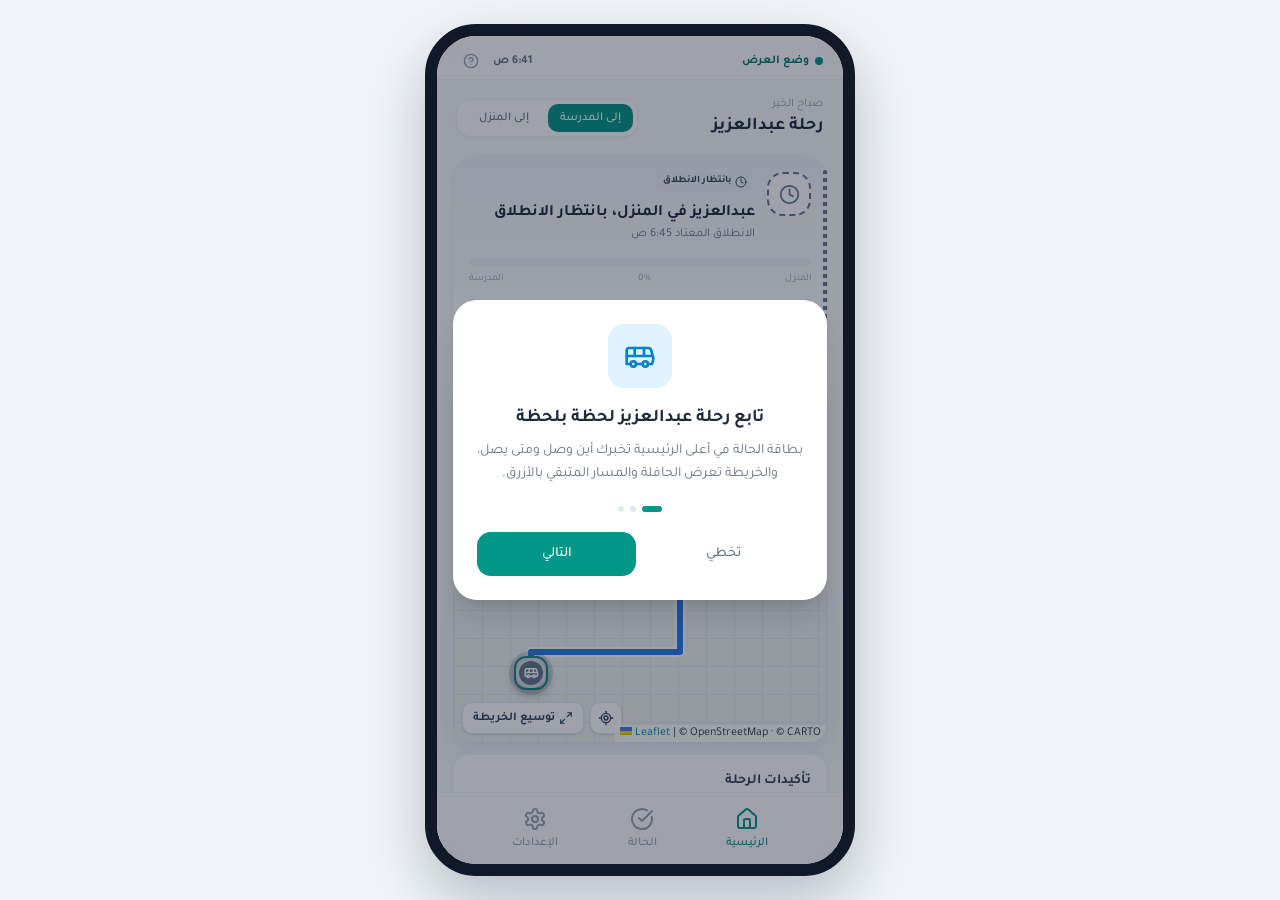
==== commit 6e2f2e98: "Child tracking app: new alert and map layout Co-Authored-By: Claude Opus 5.5 <noreply@anthropic.com>" ====
--- a/child-tracking/index.html
+++ b/child-tracking/index.html
@@ -19,8 +19,8 @@
       }
     </style>
     <!-- figma:head-end -->
-    <script type="module" crossorigin src="./assets/index-BDVWpk-4.js"></script>
-    <link rel="stylesheet" crossorigin href="./assets/index-D4OzDY_3.css">
+    <script type="module" crossorigin src="./assets/index-CYrWyF6s.js"></script>
+    <link rel="stylesheet" crossorigin href="./assets/index-BxEVIjdZ.css">
   </head>
   <body>
     <!-- figma:body-start -->
--- a/child-tracking/assets/index-BxEVIjdZ.css
+++ b/child-tracking/assets/index-BxEVIjdZ.css
@@ -0,0 +1 @@
+@import"https://fonts.googleapis.com/css2?family=Tajawal:wght@400;500;700;800&display=swap";.leaflet-pane,.leaflet-tile,.leaflet-marker-icon,.leaflet-marker-shadow,.leaflet-tile-container,.leaflet-pane>svg,.leaflet-pane>canvas,.leaflet-zoom-box,.leaflet-image-layer,.leaflet-layer{position:absolute;left:0;top:0}.leaflet-container{overflow:hidden}.leaflet-tile,.leaflet-marker-icon,.leaflet-marker-shadow{-webkit-user-select:none;-moz-user-select:none;user-select:none;-webkit-user-drag:none}.leaflet-tile::selection{background:transparent}.leaflet-safari .leaflet-tile{image-rendering:-webkit-optimize-contrast}.leaflet-safari .leaflet-tile-container{width:1600px;height:1600px;-webkit-transform-origin:0 0}.leaflet-marker-icon,.leaflet-marker-shadow{display:block}.leaflet-container .leaflet-overlay-pane svg{max-width:none!important;max-height:none!important}.leaflet-container .leaflet-marker-pane img,.leaflet-container .leaflet-shadow-pane img,.leaflet-container .leaflet-tile-pane img,.leaflet-container img.leaflet-image-layer,.leaflet-container .leaflet-tile{max-width:none!important;max-height:none!important;width:auto;padding:0}.leaflet-container img.leaflet-tile{mix-blend-mode:plus-lighter}.leaflet-container.leaflet-touch-zoom{-ms-touch-action:pan-x pan-y;touch-action:pan-x pan-y}.leaflet-container.leaflet-touch-drag{-ms-touch-action:pinch-zoom;touch-action:none;touch-action:pinch-zoom}.leaflet-container.leaflet-touch-drag.leaflet-touch-zoom{-ms-touch-action:none;touch-action:none}.leaflet-container{-webkit-tap-highlight-color:transparent}.leaflet-container a{-webkit-tap-highlight-color:rgba(51,181,229,.4)}.leaflet-tile{filter:inherit;visibility:hidden}.leaflet-tile-loaded{visibility:inherit}.leaflet-zoom-box{width:0;height:0;-moz-box-sizing:border-box;box-sizing:border-box;z-index:800}.leaflet-overlay-pane svg{-moz-user-select:none}.leaflet-pane{z-index:400}.leaflet-tile-pane{z-index:200}.leaflet-overlay-pane{z-index:400}.leaflet-shadow-pane{z-index:500}.leaflet-marker-pane{z-index:600}.leaflet-tooltip-pane{z-index:650}.leaflet-popup-pane{z-index:700}.leaflet-map-pane canvas{z-index:100}.leaflet-map-pane svg{z-index:200}.leaflet-vml-shape{width:1px;height:1px}.lvml{behavior:url(#default#VML);display:inline-block;position:absolute}.leaflet-control{position:relative;z-index:800;pointer-events:visiblePainted;pointer-events:auto}.leaflet-top,.leaflet-bottom{position:absolute;z-index:1000;pointer-events:none}.leaflet-top{top:0}.leaflet-right{right:0}.leaflet-bottom{bottom:0}.leaflet-left{left:0}.leaflet-control{float:left;clear:both}.leaflet-right .leaflet-control{float:right}.leaflet-top .leaflet-control{margin-top:10px}.leaflet-bottom .leaflet-control{margin-bottom:10px}.leaflet-left .leaflet-control{margin-left:10px}.leaflet-right .leaflet-control{margin-right:10px}.leaflet-fade-anim .leaflet-popup{opacity:0;-webkit-transition:opacity .2s linear;-moz-transition:opacity .2s linear;transition:opacity .2s linear}.leaflet-fade-anim .leaflet-map-pane .leaflet-popup{opacity:1}.leaflet-zoom-animated{-webkit-transform-origin:0 0;-ms-transform-origin:0 0;transform-origin:0 0}svg.leaflet-zoom-animated{will-change:transform}.leaflet-zoom-anim .leaflet-zoom-animated{-webkit-transition:-webkit-transform .25s cubic-bezier(0,0,.25,1);-moz-transition:-moz-transform .25s cubic-bezier(0,0,.25,1);transition:transform .25s cubic-bezier(0,0,.25,1)}.leaflet-zoom-anim .leaflet-tile,.leaflet-pan-anim .leaflet-tile{-webkit-transition:none;-moz-transition:none;transition:none}.leaflet-zoom-anim .leaflet-zoom-hide{visibility:hidden}.leaflet-interactive{cursor:pointer}.leaflet-grab{cursor:-webkit-grab;cursor:-moz-grab;cursor:grab}.leaflet-crosshair,.leaflet-crosshair .leaflet-interactive{cursor:crosshair}.leaflet-popup-pane,.leaflet-control{cursor:auto}.leaflet-dragging .leaflet-grab,.leaflet-dragging .leaflet-grab .leaflet-interactive,.leaflet-dragging .leaflet-marker-draggable{cursor:move;cursor:-webkit-grabbing;cursor:-moz-grabbing;cursor:grabbing}.leaflet-marker-icon,.leaflet-marker-shadow,.leaflet-image-layer,.leaflet-pane>svg path,.leaflet-tile-container{pointer-events:none}.leaflet-marker-icon.leaflet-interactive,.leaflet-image-layer.leaflet-interactive,.leaflet-pane>svg path.leaflet-interactive,svg.leaflet-image-layer.leaflet-interactive path{pointer-events:visiblePainted;pointer-events:auto}.leaflet-container{background:#ddd;outline-offset:1px}.leaflet-container a{color:#0078a8}.leaflet-zoom-box{border:2px dotted #38f;background:#ffffff80}.leaflet-container{font-family:Helvetica Neue,Arial,Helvetica,sans-serif;font-size:12px;font-size:.75rem;line-height:1.5}.leaflet-bar{box-shadow:0 1px 5px #000000a6;border-radius:4px}.leaflet-bar a{background-color:#fff;border-bottom:1px solid #ccc;width:26px;height:26px;line-height:26px;display:block;text-align:center;text-decoration:none;color:#000}.leaflet-bar a,.leaflet-control-layers-toggle{background-position:50% 50%;background-repeat:no-repeat;display:block}.leaflet-bar a:hover,.leaflet-bar a:focus{background-color:#f4f4f4}.leaflet-bar a:first-child{border-top-left-radius:4px;border-top-right-radius:4px}.leaflet-bar a:last-child{border-bottom-left-radius:4px;border-bottom-right-radius:4px;border-bottom:none}.leaflet-bar a.leaflet-disabled{cursor:default;background-color:#f4f4f4;color:#bbb}.leaflet-touch .leaflet-bar a{width:30px;height:30px;line-height:30px}.leaflet-touch .leaflet-bar a:first-child{border-top-left-radius:2px;border-top-right-radius:2px}.leaflet-touch .leaflet-bar a:last-child{border-bottom-left-radius:2px;border-bottom-right-radius:2px}.leaflet-control-zoom-in,.leaflet-control-zoom-out{font:700 18px Lucida Console,Monaco,monospace;text-indent:1px}.leaflet-touch .leaflet-control-zoom-in,.leaflet-touch .leaflet-control-zoom-out{font-size:22px}.leaflet-control-layers{box-shadow:0 1px 5px #0006;background:#fff;border-radius:5px}.leaflet-control-layers-toggle{background-image:url([data-uri]);width:36px;height:36px}.leaflet-retina .leaflet-control-layers-toggle{background-image:url([data-uri]);background-size:26px 26px}.leaflet-touch .leaflet-control-layers-toggle{width:44px;height:44px}.leaflet-control-layers .leaflet-control-layers-list,.leaflet-control-layers-expanded .leaflet-control-layers-toggle{display:none}.leaflet-control-layers-expanded .leaflet-control-layers-list{display:block;position:relative}.leaflet-control-layers-expanded{padding:6px 10px 6px 6px;color:#333;background:#fff}.leaflet-control-layers-scrollbar{overflow-y:scroll;overflow-x:hidden;padding-right:5px}.leaflet-control-layers-selector{margin-top:2px;position:relative;top:1px}.leaflet-control-layers label{display:block;font-size:13px;font-size:1.08333em}.leaflet-control-layers-separator{height:0;border-top:1px solid #ddd;margin:5px -10px 5px -6px}.leaflet-default-icon-path{background-image:url([data-uri])}.leaflet-container .leaflet-control-attribution{background:#fff;background:#fffc;margin:0}.leaflet-control-attribution,.leaflet-control-scale-line{padding:0 5px;color:#333;line-height:1.4}.leaflet-control-attribution a{text-decoration:none}.leaflet-control-attribution a:hover,.leaflet-control-attribution a:focus{text-decoration:underline}.leaflet-attribution-flag{display:inline!important;vertical-align:baseline!important;width:1em;height:.6669em}.leaflet-left .leaflet-control-scale{margin-left:5px}.leaflet-bottom .leaflet-control-scale{margin-bottom:5px}.leaflet-control-scale-line{border:2px solid #777;border-top:none;line-height:1.1;padding:2px 5px 1px;white-space:nowrap;-moz-box-sizing:border-box;box-sizing:border-box;background:#fffc;text-shadow:1px 1px #fff}.leaflet-control-scale-line:not(:first-child){border-top:2px solid #777;border-bottom:none;margin-top:-2px}.leaflet-control-scale-line:not(:first-child):not(:last-child){border-bottom:2px solid #777}.leaflet-touch .leaflet-control-attribution,.leaflet-touch .leaflet-control-layers,.leaflet-touch .leaflet-bar{box-shadow:none}.leaflet-touch .leaflet-control-layers,.leaflet-touch .leaflet-bar{border:2px solid rgba(0,0,0,.2);background-clip:padding-box}.leaflet-popup{position:absolute;text-align:center;margin-bottom:20px}.leaflet-popup-content-wrapper{padding:1px;text-align:left;border-radius:12px}.leaflet-popup-content{margin:13px 24px 13px 20px;line-height:1.3;font-size:13px;font-size:1.08333em;min-height:1px}.leaflet-popup-content p{margin:1.3em 0}.leaflet-popup-tip-container{width:40px;height:20px;position:absolute;left:50%;margin-top:-1px;margin-left:-20px;overflow:hidden;pointer-events:none}.leaflet-popup-tip{width:17px;height:17px;padding:1px;margin:-10px auto 0;pointer-events:auto;-webkit-transform:rotate(45deg);-moz-transform:rotate(45deg);-ms-transform:rotate(45deg);transform:rotate(45deg)}.leaflet-popup-content-wrapper,.leaflet-popup-tip{background:#fff;color:#333;box-shadow:0 3px 14px #0006}.leaflet-container a.leaflet-popup-close-button{position:absolute;top:0;right:0;border:none;text-align:center;width:24px;height:24px;font:16px/24px Tahoma,Verdana,sans-serif;color:#757575;text-decoration:none;background:transparent}.leaflet-container a.leaflet-popup-close-button:hover,.leaflet-container a.leaflet-popup-close-button:focus{color:#585858}.leaflet-popup-scrolled{overflow:auto}.leaflet-oldie .leaflet-popup-content-wrapper{-ms-zoom:1}.leaflet-oldie .leaflet-popup-tip{width:24px;margin:0 auto;-ms-filter:"progid:DXImageTransform.Microsoft.Matrix(M11=0.70710678, M12=0.70710678, M21=-0.70710678, M22=0.70710678)";filter:progid:DXImageTransform.Microsoft.Matrix(M11=.70710678,M12=.70710678,M21=-.70710678,M22=.70710678)}.leaflet-oldie .leaflet-control-zoom,.leaflet-oldie .leaflet-control-layers,.leaflet-oldie .leaflet-popup-content-wrapper,.leaflet-oldie .leaflet-popup-tip{border:1px solid #999}.leaflet-div-icon{background:#fff;border:1px solid #666}.leaflet-tooltip{position:absolute;padding:6px;background-color:#fff;border:1px solid #fff;border-radius:3px;color:#222;white-space:nowrap;-webkit-user-select:none;-moz-user-select:none;-ms-user-select:none;user-select:none;pointer-events:none;box-shadow:0 1px 3px #0006}.leaflet-tooltip.leaflet-interactive{cursor:pointer;pointer-events:auto}.leaflet-tooltip-top:before,.leaflet-tooltip-bottom:before,.leaflet-tooltip-left:before,.leaflet-tooltip-right:before{position:absolute;pointer-events:none;border:6px solid transparent;background:transparent;content:""}.leaflet-tooltip-bottom{margin-top:6px}.leaflet-tooltip-top{margin-top:-6px}.leaflet-tooltip-bottom:before,.leaflet-tooltip-top:before{left:50%;margin-left:-6px}.leaflet-tooltip-top:before{bottom:0;margin-bottom:-12px;border-top-color:#fff}.leaflet-tooltip-bottom:before{top:0;margin-top:-12px;margin-left:-6px;border-bottom-color:#fff}.leaflet-tooltip-left{margin-left:-6px}.leaflet-tooltip-right{margin-left:6px}.leaflet-tooltip-left:before,.leaflet-tooltip-right:before{top:50%;margin-top:-6px}.leaflet-tooltip-left:before{right:0;margin-right:-12px;border-left-color:#fff}.leaflet-tooltip-right:before{left:0;margin-left:-12px;border-right-color:#fff}@media print{.leaflet-control{-webkit-print-color-adjust:exact;print-color-adjust:exact}}/*! tailwindcss v4.1.12 | MIT License | https://tailwindcss.com */@layer properties{@supports (((-webkit-hyphens:none)) and (not (margin-trim:inline))) or ((-moz-orient:inline) and (not (color:rgb(from red r g b)))){*,:before,:after,::backdrop{--tw-translate-x:0;--tw-translate-y:0;--tw-translate-z:0;--tw-rotate-x:initial;--tw-rotate-y:initial;--tw-rotate-z:initial;--tw-skew-x:initial;--tw-skew-y:initial;--tw-space-y-reverse:0;--tw-space-x-reverse:0;--tw-border-style:solid;--tw-gradient-position:initial;--tw-gradient-from:#0000;--tw-gradient-via:#0000;--tw-gradient-to:#0000;--tw-gradient-stops:initial;--tw-gradient-via-stops:initial;--tw-gradient-from-position:0%;--tw-gradient-via-position:50%;--tw-gradient-to-position:100%;--tw-leading:initial;--tw-font-weight:initial;--tw-tracking:initial;--tw-ordinal:initial;--tw-slashed-zero:initial;--tw-numeric-figure:initial;--tw-numeric-spacing:initial;--tw-numeric-fraction:initial;--tw-shadow:0 0 #0000;--tw-shadow-color:initial;--tw-shadow-alpha:100%;--tw-inset-shadow:0 0 #0000;--tw-inset-shadow-color:initial;--tw-inset-shadow-alpha:100%;--tw-ring-color:initial;--tw-ring-shadow:0 0 #0000;--tw-inset-ring-color:initial;--tw-inset-ring-shadow:0 0 #0000;--tw-ring-inset:initial;--tw-ring-offset-width:0px;--tw-ring-offset-color:#fff;--tw-ring-offset-shadow:0 0 #0000;--tw-outline-style:solid;--tw-backdrop-blur:initial;--tw-backdrop-brightness:initial;--tw-backdrop-contrast:initial;--tw-backdrop-grayscale:initial;--tw-backdrop-hue-rotate:initial;--tw-backdrop-invert:initial;--tw-backdrop-opacity:initial;--tw-backdrop-saturate:initial;--tw-backdrop-sepia:initial;--tw-duration:initial;--tw-ease:initial;--tw-content:"";--tw-scale-x:1;--tw-scale-y:1;--tw-scale-z:1;--tw-animation-delay:0s;--tw-animation-direction:normal;--tw-animation-duration:initial;--tw-animation-fill-mode:none;--tw-animation-iteration-count:1;--tw-enter-blur:0;--tw-enter-opacity:1;--tw-enter-rotate:0;--tw-enter-scale:1;--tw-enter-translate-x:0;--tw-enter-translate-y:0;--tw-exit-blur:0;--tw-exit-opacity:1;--tw-exit-rotate:0;--tw-exit-scale:1;--tw-exit-translate-x:0;--tw-exit-translate-y:0}}}@layer theme{:root,:host{--font-sans:ui-sans-serif,system-ui,sans-serif,"Apple Color Emoji","Segoe UI Emoji","Segoe UI Symbol","Noto Color Emoji";--font-mono:ui-monospace,SFMono-Regular,Menlo,Monaco,Consolas,"Liberation Mono","Courier New",monospace;--color-red-50:oklch(97.1% .013 17.38);--color-red-200:oklch(88.5% .062 18.334);--color-red-500:oklch(63.7% .237 25.331);--color-red-600:oklch(57.7% .245 27.325);--color-red-700:oklch(50.5% .213 27.518);--color-orange-50:oklch(98% .016 73.684);--color-orange-700:oklch(55.3% .195 38.402);--color-amber-200:oklch(92.4% .12 95.746);--color-amber-800:oklch(47.3% .137 46.201);--color-emerald-50:oklch(97.9% .021 166.113);--color-emerald-800:oklch(43.2% .095 166.913);--color-slate-50:oklch(98.4% .003 247.858);--color-slate-100:oklch(96.8% .007 247.896);--color-slate-200:oklch(92.9% .013 255.508);--color-slate-300:oklch(86.9% .022 252.894);--color-slate-400:oklch(70.4% .04 256.788);--color-slate-500:oklch(55.4% .046 257.417);--color-slate-600:oklch(44.6% .043 257.281);--color-slate-700:oklch(37.2% .044 257.287);--color-slate-800:oklch(27.9% .041 260.031);--color-slate-900:oklch(20.8% .042 265.755);--color-gray-100:oklch(96.7% .003 264.542);--color-gray-400:oklch(70.7% .022 261.325);--color-gray-500:oklch(55.1% .027 264.364);--color-gray-600:oklch(44.6% .03 256.802);--color-gray-700:oklch(37.3% .034 259.733);--color-gray-800:oklch(27.8% .033 256.848);--color-black:#000;--color-white:#fff;--spacing:.25rem;--container-sm:24rem;--container-lg:32rem;--text-xs:.75rem;--text-xs--line-height:calc(1/.75);--text-sm:.875rem;--text-sm--line-height:calc(1.25/.875);--text-base:1rem;--text-base--line-height: 1.5 ;--text-lg:1.125rem;--text-lg--line-height:calc(1.75/1.125);--text-xl:1.25rem;--text-xl--line-height:calc(1.75/1.25);--text-2xl:1.5rem;--font-weight-normal:400;--font-weight-medium:500;--font-weight-semibold:600;--font-weight-bold:700;--tracking-tight:-.025em;--tracking-widest:.1em;--leading-tight:1.25;--leading-snug:1.375;--leading-relaxed:1.625;--radius-xs:.125rem;--radius-2xl:1rem;--radius-3xl:1.5rem;--ease-in-out:cubic-bezier(.4,0,.2,1);--animate-spin:spin 1s linear infinite;--animate-ping:ping 1s cubic-bezier(0,0,.2,1)infinite;--animate-pulse:pulse 2s cubic-bezier(.4,0,.6,1)infinite;--aspect-video:16/9;--default-transition-duration:.15s;--default-transition-timing-function:cubic-bezier(.4,0,.2,1);--default-font-family:var(--font-sans);--default-mono-font-family:var(--font-mono);--color-border:var(--border)}}@layer base{*,:after,:before,::backdrop{box-sizing:border-box;border:0 solid;margin:0;padding:0}::file-selector-button{box-sizing:border-box;border:0 solid;margin:0;padding:0}html,:host{-webkit-text-size-adjust:100%;-moz-tab-size:4;tab-size:4;line-height:1.5;font-family:var(--default-font-family,ui-sans-serif,system-ui,sans-serif,"Apple Color Emoji","Segoe UI Emoji","Segoe UI Symbol","Noto Color Emoji");font-feature-settings:var(--default-font-feature-settings,normal);font-variation-settings:var(--default-font-variation-settings,normal);-webkit-tap-highlight-color:transparent}hr{height:0;color:inherit;border-top-width:1px}abbr:where([title]){-webkit-text-decoration:underline dotted;text-decoration:underline dotted}h1,h2,h3,h4,h5,h6{font-size:inherit;font-weight:inherit}a{color:inherit;-webkit-text-decoration:inherit;text-decoration:inherit}b,strong{font-weight:bolder}code,kbd,samp,pre{font-family:var(--default-mono-font-family,ui-monospace,SFMono-Regular,Menlo,Monaco,Consolas,"Liberation Mono","Courier New",monospace);font-feature-settings:var(--default-mono-font-feature-settings,normal);font-variation-settings:var(--default-mono-font-variation-settings,normal);font-size:1em}small{font-size:80%}sub,sup{vertical-align:baseline;font-size:75%;line-height:0;position:relative}sub{bottom:-.25em}sup{top:-.5em}table{text-indent:0;border-color:inherit;border-collapse:collapse}:-moz-focusring{outline:auto}progress{vertical-align:baseline}summary{display:list-item}ol,ul,menu{list-style:none}img,svg,video,canvas,audio,iframe,embed,object{vertical-align:middle;display:block}img,video{max-width:100%;height:auto}button,input,select,optgroup,textarea{font:inherit;font-feature-settings:inherit;font-variation-settings:inherit;letter-spacing:inherit;color:inherit;opacity:1;background-color:#0000;border-radius:0}::file-selector-button{font:inherit;font-feature-settings:inherit;font-variation-settings:inherit;letter-spacing:inherit;color:inherit;opacity:1;background-color:#0000;border-radius:0}:where(select:is([multiple],[size])) optgroup{font-weight:bolder}:where(select:is([multiple],[size])) optgroup option{padding-inline-start:20px}::file-selector-button{margin-inline-end:4px}::placeholder{opacity:1}@supports (not ((-webkit-appearance:-apple-pay-button))) or (contain-intrinsic-size:1px){::placeholder{color:currentColor}@supports (color:color-mix(in lab,red,red)){::placeholder{color:color-mix(in oklab,currentcolor 50%,transparent)}}}textarea{resize:vertical}::-webkit-search-decoration{-webkit-appearance:none}::-webkit-date-and-time-value{min-height:1lh;text-align:inherit}::-webkit-datetime-edit{display:inline-flex}::-webkit-datetime-edit-fields-wrapper{padding:0}::-webkit-datetime-edit{padding-block:0}::-webkit-datetime-edit-year-field{padding-block:0}::-webkit-datetime-edit-month-field{padding-block:0}::-webkit-datetime-edit-day-field{padding-block:0}::-webkit-datetime-edit-hour-field{padding-block:0}::-webkit-datetime-edit-minute-field{padding-block:0}::-webkit-datetime-edit-second-field{padding-block:0}::-webkit-datetime-edit-millisecond-field{padding-block:0}::-webkit-datetime-edit-meridiem-field{padding-block:0}::-webkit-calendar-picker-indicator{line-height:1}:-moz-ui-invalid{box-shadow:none}button,input:where([type=button],[type=reset],[type=submit]){-webkit-appearance:button;-moz-appearance:button;appearance:button}::file-selector-button{-webkit-appearance:button;-moz-appearance:button;appearance:button}::-webkit-inner-spin-button{height:auto}::-webkit-outer-spin-button{height:auto}[hidden]:where(:not([hidden=until-found])){display:none!important}*{border-color:var(--border);outline-color:var(--ring)}@supports (color:color-mix(in lab,red,red)){*{outline-color:color-mix(in oklab,var(--ring)50%,transparent)}}body{background-color:var(--background);color:var(--foreground)}html{font-size:var(--font-size)}h1{font-size:var(--text-2xl);font-weight:var(--font-weight-medium);line-height:1.5}h2{font-size:var(--text-xl);font-weight:var(--font-weight-medium);line-height:1.5}h3{font-size:var(--text-lg);font-weight:var(--font-weight-medium);line-height:1.5}h4,label,button{font-size:var(--text-base);font-weight:var(--font-weight-medium);line-height:1.5}input{font-size:var(--text-base);font-weight:var(--font-weight-normal);line-height:1.5}}@layer components;@layer utilities{.\@container\/card-header{container:card-header/inline-size}.pointer-events-none{pointer-events:none}.invisible{visibility:hidden}.visible{visibility:visible}.sr-only{clip:rect(0,0,0,0);white-space:nowrap;border-width:0;width:1px;height:1px;margin:-1px;padding:0;position:absolute;overflow:hidden}.absolute{position:absolute}.fixed{position:fixed}.relative{position:relative}.sticky{position:sticky}.inset-0{inset:calc(var(--spacing)*0)}.inset-x-0{inset-inline:calc(var(--spacing)*0)}.inset-x-2{inset-inline:calc(var(--spacing)*2)}.inset-x-3{inset-inline:calc(var(--spacing)*3)}.inset-y-0{inset-block:calc(var(--spacing)*0)}.-top-1{top:calc(var(--spacing)*-1)}.-top-12{top:calc(var(--spacing)*-12)}.top-0{top:calc(var(--spacing)*0)}.top-0\.5{top:calc(var(--spacing)*.5)}.top-1\.5{top:calc(var(--spacing)*1.5)}.top-1\/2{top:50%}.top-2{top:calc(var(--spacing)*2)}.top-3\.5{top:calc(var(--spacing)*3.5)}.top-4{top:calc(var(--spacing)*4)}.top-12{top:calc(var(--spacing)*12)}.top-14{top:calc(var(--spacing)*14)}.top-24{top:calc(var(--spacing)*24)}.top-28{top:calc(var(--spacing)*28)}.top-\[1px\]{top:1px}.top-\[50\%\]{top:50%}.top-\[60\%\]{top:60%}.top-full{top:100%}.-right-1{right:calc(var(--spacing)*-1)}.-right-12{right:calc(var(--spacing)*-12)}.right-0{right:calc(var(--spacing)*0)}.right-1{right:calc(var(--spacing)*1)}.right-2{right:calc(var(--spacing)*2)}.right-3{right:calc(var(--spacing)*3)}.right-4{right:calc(var(--spacing)*4)}.-bottom-12{bottom:calc(var(--spacing)*-12)}.bottom-0{bottom:calc(var(--spacing)*0)}.bottom-2{bottom:calc(var(--spacing)*2)}.bottom-full{bottom:100%}.-left-12{left:calc(var(--spacing)*-12)}.left-0{left:calc(var(--spacing)*0)}.left-0\.5{left:calc(var(--spacing)*.5)}.left-1{left:calc(var(--spacing)*1)}.left-1\/2{left:50%}.left-2{left:calc(var(--spacing)*2)}.left-\[22px\]{left:22px}.left-\[50\%\]{left:50%}.isolate{isolation:isolate}.z-10{z-index:10}.z-20{z-index:20}.z-50{z-index:50}.z-\[1\]{z-index:1}.z-\[500\]{z-index:500}.z-\[600\]{z-index:600}.z-\[700\]{z-index:700}.z-\[950\]{z-index:950}.z-\[1000\]{z-index:1000}.z-\[1100\]{z-index:1100}.col-start-2{grid-column-start:2}.row-span-2{grid-row:span 2/span 2}.row-start-1{grid-row-start:1}.-mx-1{margin-inline:calc(var(--spacing)*-1)}.-mx-4{margin-inline:calc(var(--spacing)*-4)}.mx-2{margin-inline:calc(var(--spacing)*2)}.mx-3\.5{margin-inline:calc(var(--spacing)*3.5)}.mx-4{margin-inline:calc(var(--spacing)*4)}.mx-auto{margin-inline:auto}.my-0\.5{margin-block:calc(var(--spacing)*.5)}.my-1{margin-block:calc(var(--spacing)*1)}.-mt-4{margin-top:calc(var(--spacing)*-4)}.mt-0\.5{margin-top:calc(var(--spacing)*.5)}.mt-1{margin-top:calc(var(--spacing)*1)}.mt-1\.5{margin-top:calc(var(--spacing)*1.5)}.mt-2{margin-top:calc(var(--spacing)*2)}.mt-2\.5{margin-top:calc(var(--spacing)*2.5)}.mt-3{margin-top:calc(var(--spacing)*3)}.mt-4{margin-top:calc(var(--spacing)*4)}.mt-5{margin-top:calc(var(--spacing)*5)}.mt-6{margin-top:calc(var(--spacing)*6)}.mt-auto{margin-top:auto}.mb-1{margin-bottom:calc(var(--spacing)*1)}.mb-1\.5{margin-bottom:calc(var(--spacing)*1.5)}.mb-2{margin-bottom:calc(var(--spacing)*2)}.mb-3{margin-bottom:calc(var(--spacing)*3)}.-ml-4{margin-left:calc(var(--spacing)*-4)}.ml-1{margin-left:calc(var(--spacing)*1)}.ml-auto{margin-left:auto}.line-clamp-1{-webkit-line-clamp:1;-webkit-box-orient:vertical;display:-webkit-box;overflow:hidden}.block{display:block}.flex{display:flex}.grid{display:grid}.hidden{display:none}.inline-block{display:inline-block}.inline-flex{display:inline-flex}.table{display:table}.table-caption{display:table-caption}.table-cell{display:table-cell}.table-row{display:table-row}.field-sizing-content{field-sizing:content}.aspect-square{aspect-ratio:1}.aspect-video{aspect-ratio:var(--aspect-video)}.size-2{width:calc(var(--spacing)*2);height:calc(var(--spacing)*2)}.size-2\.5{width:calc(var(--spacing)*2.5);height:calc(var(--spacing)*2.5)}.size-3{width:calc(var(--spacing)*3);height:calc(var(--spacing)*3)}.size-3\.5{width:calc(var(--spacing)*3.5);height:calc(var(--spacing)*3.5)}.size-4{width:calc(var(--spacing)*4);height:calc(var(--spacing)*4)}.size-7{width:calc(var(--spacing)*7);height:calc(var(--spacing)*7)}.size-8{width:calc(var(--spacing)*8);height:calc(var(--spacing)*8)}.size-9{width:calc(var(--spacing)*9);height:calc(var(--spacing)*9)}.size-10{width:calc(var(--spacing)*10);height:calc(var(--spacing)*10)}.size-full{width:100%;height:100%}.h-0\.5{height:calc(var(--spacing)*.5)}.h-1\.5{height:calc(var(--spacing)*1.5)}.h-2{height:calc(var(--spacing)*2)}.h-2\.5{height:calc(var(--spacing)*2.5)}.h-3{height:calc(var(--spacing)*3)}.h-3\.5{height:calc(var(--spacing)*3.5)}.h-4{height:calc(var(--spacing)*4)}.h-5{height:calc(var(--spacing)*5)}.h-6{height:calc(var(--spacing)*6)}.h-7{height:calc(var(--spacing)*7)}.h-8{height:calc(var(--spacing)*8)}.h-9{height:calc(var(--spacing)*9)}.h-10{height:calc(var(--spacing)*10)}.h-11{height:calc(var(--spacing)*11)}.h-12{height:calc(var(--spacing)*12)}.h-16{height:calc(var(--spacing)*16)}.h-\[1\.15rem\]{height:1.15rem}.h-\[300px\]{height:300px}.h-\[calc\(100\%-1px\)\]{height:calc(100% - 1px)}.h-\[var\(--radix-navigation-menu-viewport-height\)\]{height:var(--radix-navigation-menu-viewport-height)}.h-\[var\(--radix-select-trigger-height\)\]{height:var(--radix-select-trigger-height)}.h-auto{height:auto}.h-full{height:100%}.h-px{height:1px}.h-svh{height:100svh}.max-h-\(--radix-context-menu-content-available-height\){max-height:var(--radix-context-menu-content-available-height)}.max-h-\(--radix-dropdown-menu-content-available-height\){max-height:var(--radix-dropdown-menu-content-available-height)}.max-h-\(--radix-select-content-available-height\){max-height:var(--radix-select-content-available-height)}.max-h-\[300px\]{max-height:300px}.min-h-0{min-height:calc(var(--spacing)*0)}.min-h-4{min-height:calc(var(--spacing)*4)}.min-h-16{min-height:calc(var(--spacing)*16)}.min-h-full{min-height:100%}.min-h-svh{min-height:100svh}.w-\(--sidebar-width\){width:var(--sidebar-width)}.w-0{width:calc(var(--spacing)*0)}.w-1{width:calc(var(--spacing)*1)}.w-1\.5{width:calc(var(--spacing)*1.5)}.w-2{width:calc(var(--spacing)*2)}.w-2\.5{width:calc(var(--spacing)*2.5)}.w-3{width:calc(var(--spacing)*3)}.w-3\.5{width:calc(var(--spacing)*3.5)}.w-3\/4{width:75%}.w-4{width:calc(var(--spacing)*4)}.w-5{width:calc(var(--spacing)*5)}.w-6{width:calc(var(--spacing)*6)}.w-7{width:calc(var(--spacing)*7)}.w-8{width:calc(var(--spacing)*8)}.w-9{width:calc(var(--spacing)*9)}.w-11{width:calc(var(--spacing)*11)}.w-16{width:calc(var(--spacing)*16)}.w-56{width:calc(var(--spacing)*56)}.w-64{width:calc(var(--spacing)*64)}.w-72{width:calc(var(--spacing)*72)}.w-\[100px\]{width:100px}.w-auto{width:auto}.w-fit{width:fit-content}.w-full{width:100%}.w-max{width:max-content}.w-px{width:1px}.max-w-\(--skeleton-width\){max-width:var(--skeleton-width)}.max-w-\[calc\(100\%-2rem\)\]{max-width:calc(100% - 2rem)}.max-w-max{max-width:max-content}.max-w-sm{max-width:var(--container-sm)}.min-w-0{min-width:calc(var(--spacing)*0)}.min-w-5{min-width:calc(var(--spacing)*5)}.min-w-8{min-width:calc(var(--spacing)*8)}.min-w-9{min-width:calc(var(--spacing)*9)}.min-w-10{min-width:calc(var(--spacing)*10)}.min-w-\[8rem\]{min-width:8rem}.min-w-\[12rem\]{min-width:12rem}.min-w-\[var\(--radix-select-trigger-width\)\]{min-width:var(--radix-select-trigger-width)}.flex-1{flex:1}.flex-shrink-0,.shrink-0{flex-shrink:0}.grow{flex-grow:1}.grow-0{flex-grow:0}.basis-full{flex-basis:100%}.caption-bottom{caption-side:bottom}.border-collapse{border-collapse:collapse}.origin-\(--radix-context-menu-content-transform-origin\){transform-origin:var(--radix-context-menu-content-transform-origin)}.origin-\(--radix-dropdown-menu-content-transform-origin\){transform-origin:var(--radix-dropdown-menu-content-transform-origin)}.origin-\(--radix-hover-card-content-transform-origin\){transform-origin:var(--radix-hover-card-content-transform-origin)}.origin-\(--radix-menubar-content-transform-origin\){transform-origin:var(--radix-menubar-content-transform-origin)}.origin-\(--radix-popover-content-transform-origin\){transform-origin:var(--radix-popover-content-transform-origin)}.origin-\(--radix-select-content-transform-origin\){transform-origin:var(--radix-select-content-transform-origin)}.origin-\(--radix-tooltip-content-transform-origin\){transform-origin:var(--radix-tooltip-content-transform-origin)}.-translate-x-1\/2{--tw-translate-x: -50% ;translate:var(--tw-translate-x)var(--tw-translate-y)}.-translate-x-px{--tw-translate-x:-1px;translate:var(--tw-translate-x)var(--tw-translate-y)}.translate-x-\[-50\%\]{--tw-translate-x:-50%;translate:var(--tw-translate-x)var(--tw-translate-y)}.translate-x-px{--tw-translate-x:1px;translate:var(--tw-translate-x)var(--tw-translate-y)}.-translate-y-1\/2{--tw-translate-y: -50% ;translate:var(--tw-translate-x)var(--tw-translate-y)}.translate-y-0\.5{--tw-translate-y:calc(var(--spacing)*.5);translate:var(--tw-translate-x)var(--tw-translate-y)}.translate-y-\[-50\%\]{--tw-translate-y:-50%;translate:var(--tw-translate-x)var(--tw-translate-y)}.translate-y-\[calc\(-50\%_-_2px\)\]{--tw-translate-y: calc(-50% - 2px) ;translate:var(--tw-translate-x)var(--tw-translate-y)}.rotate-45{rotate:45deg}.rotate-90{rotate:90deg}.rotate-180{rotate:180deg}.transform{transform:var(--tw-rotate-x,)var(--tw-rotate-y,)var(--tw-rotate-z,)var(--tw-skew-x,)var(--tw-skew-y,)}.animate-caret-blink{animation:1.25s ease-out infinite caret-blink}.animate-in{animation:enter var(--tw-animation-duration,var(--tw-duration,.15s))var(--tw-ease,ease)var(--tw-animation-delay,0s)var(--tw-animation-iteration-count,1)var(--tw-animation-direction,normal)var(--tw-animation-fill-mode,none)}.animate-ping{animation:var(--animate-ping)}.animate-pulse{animation:var(--animate-pulse)}.animate-spin{animation:var(--animate-spin)}.cursor-default{cursor:default}.touch-none{touch-action:none}.resize-none{resize:none}.scroll-my-1{scroll-margin-block:calc(var(--spacing)*1)}.scroll-py-1{scroll-padding-block:calc(var(--spacing)*1)}.list-none{list-style-type:none}.auto-rows-min{grid-auto-rows:min-content}.grid-cols-2{grid-template-columns:repeat(2,minmax(0,1fr))}.grid-cols-3{grid-template-columns:repeat(3,minmax(0,1fr))}.grid-cols-\[0_1fr\]{grid-template-columns:0 1fr}.grid-rows-\[auto_auto\]{grid-template-rows:auto auto}.flex-col{flex-direction:column}.flex-col-reverse{flex-direction:column-reverse}.flex-row{flex-direction:row}.flex-wrap{flex-wrap:wrap}.place-items-center{place-items:center}.items-center{align-items:center}.items-end{align-items:flex-end}.items-start{align-items:flex-start}.items-stretch{align-items:stretch}.justify-around{justify-content:space-around}.justify-between{justify-content:space-between}.justify-center{justify-content:center}.justify-items-start{justify-items:start}.gap-0\.5{gap:calc(var(--spacing)*.5)}.gap-1{gap:calc(var(--spacing)*1)}.gap-1\.5{gap:calc(var(--spacing)*1.5)}.gap-2{gap:calc(var(--spacing)*2)}.gap-2\.5{gap:calc(var(--spacing)*2.5)}.gap-3{gap:calc(var(--spacing)*3)}.gap-4{gap:calc(var(--spacing)*4)}.gap-6{gap:calc(var(--spacing)*6)}:where(.space-y-2>:not(:last-child)){--tw-space-y-reverse:0;margin-block-start:calc(calc(var(--spacing)*2)*var(--tw-space-y-reverse));margin-block-end:calc(calc(var(--spacing)*2)*calc(1 - var(--tw-space-y-reverse)))}:where(.space-y-2\.5>:not(:last-child)){--tw-space-y-reverse:0;margin-block-start:calc(calc(var(--spacing)*2.5)*var(--tw-space-y-reverse));margin-block-end:calc(calc(var(--spacing)*2.5)*calc(1 - var(--tw-space-y-reverse)))}:where(.space-y-3>:not(:last-child)){--tw-space-y-reverse:0;margin-block-start:calc(calc(var(--spacing)*3)*var(--tw-space-y-reverse));margin-block-end:calc(calc(var(--spacing)*3)*calc(1 - var(--tw-space-y-reverse)))}.gap-x-3{column-gap:calc(var(--spacing)*3)}:where(.space-x-1>:not(:last-child)){--tw-space-x-reverse:0;margin-inline-start:calc(calc(var(--spacing)*1)*var(--tw-space-x-reverse));margin-inline-end:calc(calc(var(--spacing)*1)*calc(1 - var(--tw-space-x-reverse)))}.gap-y-0\.5{row-gap:calc(var(--spacing)*.5)}.gap-y-3{row-gap:calc(var(--spacing)*3)}.self-start{align-self:flex-start}.justify-self-end{justify-self:flex-end}.truncate{text-overflow:ellipsis;white-space:nowrap;overflow:hidden}.overflow-auto{overflow:auto}.overflow-hidden{overflow:hidden}.overflow-visible{overflow:visible}.overflow-x-auto{overflow-x:auto}.overflow-x-hidden{overflow-x:hidden}.overflow-y-auto{overflow-y:auto}.overscroll-contain{overscroll-behavior:contain}.rounded-2xl{border-radius:var(--radius-2xl)}.rounded-3xl{border-radius:var(--radius-3xl)}.rounded-\[2px\]{border-radius:2px}.rounded-\[4px\]{border-radius:4px}.rounded-\[inherit\]{border-radius:inherit}.rounded-full{border-radius:3.40282e38px}.rounded-lg{border-radius:var(--radius)}.rounded-md{border-radius:calc(var(--radius) - 2px)}.rounded-none{border-radius:0}.rounded-sm{border-radius:calc(var(--radius) - 4px)}.rounded-xl{border-radius:calc(var(--radius) + 4px)}.rounded-xs{border-radius:var(--radius-xs)}.rounded-t-3xl{border-top-left-radius:var(--radius-3xl);border-top-right-radius:var(--radius-3xl)}.rounded-tl-sm{border-top-left-radius:calc(var(--radius) - 4px)}.border{border-style:var(--tw-border-style);border-width:1px}.border-2{border-style:var(--tw-border-style);border-width:2px}.border-\[1\.5px\]{border-style:var(--tw-border-style);border-width:1.5px}.border-y{border-block-style:var(--tw-border-style);border-block-width:1px}.border-t{border-top-style:var(--tw-border-style);border-top-width:1px}.border-r{border-right-style:var(--tw-border-style);border-right-width:1px}.border-b{border-bottom-style:var(--tw-border-style);border-bottom-width:1px}.border-l{border-left-style:var(--tw-border-style);border-left-width:1px}.border-dashed{--tw-border-style:dashed;border-style:dashed}.border-\(--color-border\){border-color:var(--color-border)}.border-\[\#009688\]{border-color:#009688}.border-\[\#009688\]\/30{border-color:#0096884d}.border-amber-200{border-color:var(--color-amber-200)}.border-border\/50{border-color:var(--border)}@supports (color:color-mix(in lab,red,red)){.border-border\/50{border-color:color-mix(in oklab,var(--border)50%,transparent)}}.border-gray-100{border-color:var(--color-gray-100)}.border-input{border-color:var(--input)}.border-primary{border-color:var(--primary)}.border-red-200{border-color:var(--color-red-200)}.border-sidebar-border{border-color:var(--sidebar-border)}.border-slate-50{border-color:var(--color-slate-50)}.border-slate-100{border-color:var(--color-slate-100)}.border-slate-200{border-color:var(--color-slate-200)}.border-slate-300{border-color:var(--color-slate-300)}.border-transparent{border-color:#0000}.border-white{border-color:var(--color-white)}.border-white\/20{border-color:#fff3}@supports (color:color-mix(in lab,red,red)){.border-white\/20{border-color:color-mix(in oklab,var(--color-white)20%,transparent)}}.border-t-transparent{border-top-color:#0000}.border-l-transparent{border-left-color:#0000}.bg-\(--color-bg\){background-color:var(--color-bg)}.bg-\[\#009688\]{background-color:#009688}.bg-\[\#E0F2F1\]{background-color:#e0f2f1}.bg-\[\#F8FAFC\]{background-color:#f8fafc}.bg-accent{background-color:var(--accent)}.bg-background{background-color:var(--background)}.bg-black\/50{background-color:#00000080}@supports (color:color-mix(in lab,red,red)){.bg-black\/50{background-color:color-mix(in oklab,var(--color-black)50%,transparent)}}.bg-border{background-color:var(--border)}.bg-card{background-color:var(--card)}.bg-destructive{background-color:var(--destructive)}.bg-emerald-50{background-color:var(--color-emerald-50)}.bg-foreground{background-color:var(--foreground)}.bg-gray-100{background-color:var(--color-gray-100)}.bg-input-background{background-color:var(--input-background)}.bg-muted,.bg-muted\/50{background-color:var(--muted)}@supports (color:color-mix(in lab,red,red)){.bg-muted\/50{background-color:color-mix(in oklab,var(--muted)50%,transparent)}}.bg-orange-50{background-color:var(--color-orange-50)}.bg-popover{background-color:var(--popover)}.bg-primary,.bg-primary\/20{background-color:var(--primary)}@supports (color:color-mix(in lab,red,red)){.bg-primary\/20{background-color:color-mix(in oklab,var(--primary)20%,transparent)}}.bg-red-50{background-color:var(--color-red-50)}.bg-red-500{background-color:var(--color-red-500)}.bg-red-600{background-color:var(--color-red-600)}.bg-secondary{background-color:var(--secondary)}.bg-sidebar{background-color:var(--sidebar)}.bg-sidebar-border{background-color:var(--sidebar-border)}.bg-slate-50{background-color:var(--color-slate-50)}.bg-slate-100{background-color:var(--color-slate-100)}.bg-slate-200{background-color:var(--color-slate-200)}.bg-slate-300{background-color:var(--color-slate-300)}.bg-slate-700{background-color:var(--color-slate-700)}.bg-slate-900\/40{background-color:#0f172b66}@supports (color:color-mix(in lab,red,red)){.bg-slate-900\/40{background-color:color-mix(in oklab,var(--color-slate-900)40%,transparent)}}.bg-transparent{background-color:#0000}.bg-white{background-color:var(--color-white)}.bg-white\/20{background-color:#fff3}@supports (color:color-mix(in lab,red,red)){.bg-white\/20{background-color:color-mix(in oklab,var(--color-white)20%,transparent)}}.bg-white\/25{background-color:#ffffff40}@supports (color:color-mix(in lab,red,red)){.bg-white\/25{background-color:color-mix(in oklab,var(--color-white)25%,transparent)}}.bg-white\/90{background-color:#ffffffe6}@supports (color:color-mix(in lab,red,red)){.bg-white\/90{background-color:color-mix(in oklab,var(--color-white)90%,transparent)}}.bg-white\/95{background-color:#fffffff2}@supports (color:color-mix(in lab,red,red)){.bg-white\/95{background-color:color-mix(in oklab,var(--color-white)95%,transparent)}}.bg-gradient-to-r{--tw-gradient-position:to right in oklab;background-image:linear-gradient(var(--tw-gradient-stops))}.from-\[\#059669\]{--tw-gradient-from:#059669;--tw-gradient-stops:var(--tw-gradient-via-stops,var(--tw-gradient-position),var(--tw-gradient-from)var(--tw-gradient-from-position),var(--tw-gradient-to)var(--tw-gradient-to-position))}.to-\[\#047857\]{--tw-gradient-to:#047857;--tw-gradient-stops:var(--tw-gradient-via-stops,var(--tw-gradient-position),var(--tw-gradient-from)var(--tw-gradient-from-position),var(--tw-gradient-to)var(--tw-gradient-to-position))}.fill-current{fill:currentColor}.fill-primary{fill:var(--primary)}.p-0{padding:calc(var(--spacing)*0)}.p-1{padding:calc(var(--spacing)*1)}.p-2{padding:calc(var(--spacing)*2)}.p-3{padding:calc(var(--spacing)*3)}.p-4{padding:calc(var(--spacing)*4)}.p-6{padding:calc(var(--spacing)*6)}.p-\[3px\]{padding:3px}.p-px{padding:1px}.px-1{padding-inline:calc(var(--spacing)*1)}.px-1\.5{padding-inline:calc(var(--spacing)*1.5)}.px-2{padding-inline:calc(var(--spacing)*2)}.px-2\.5{padding-inline:calc(var(--spacing)*2.5)}.px-3{padding-inline:calc(var(--spacing)*3)}.px-3\.5{padding-inline:calc(var(--spacing)*3.5)}.px-4{padding-inline:calc(var(--spacing)*4)}.px-5{padding-inline:calc(var(--spacing)*5)}.px-6{padding-inline:calc(var(--spacing)*6)}.px-10{padding-inline:calc(var(--spacing)*10)}.py-0\.5{padding-block:calc(var(--spacing)*.5)}.py-1{padding-block:calc(var(--spacing)*1)}.py-1\.5{padding-block:calc(var(--spacing)*1.5)}.py-2{padding-block:calc(var(--spacing)*2)}.py-2\.5{padding-block:calc(var(--spacing)*2.5)}.py-3{padding-block:calc(var(--spacing)*3)}.py-3\.5{padding-block:calc(var(--spacing)*3.5)}.py-4{padding-block:calc(var(--spacing)*4)}.py-6{padding-block:calc(var(--spacing)*6)}.pt-0{padding-top:calc(var(--spacing)*0)}.pt-1{padding-top:calc(var(--spacing)*1)}.pt-2\.5{padding-top:calc(var(--spacing)*2.5)}.pt-3{padding-top:calc(var(--spacing)*3)}.pt-4{padding-top:calc(var(--spacing)*4)}.pt-5{padding-top:calc(var(--spacing)*5)}.pt-6{padding-top:calc(var(--spacing)*6)}.pr-2{padding-right:calc(var(--spacing)*2)}.pr-2\.5{padding-right:calc(var(--spacing)*2.5)}.pr-3{padding-right:calc(var(--spacing)*3)}.pr-4{padding-right:calc(var(--spacing)*4)}.pr-8{padding-right:calc(var(--spacing)*8)}.pb-1\.5{padding-bottom:calc(var(--spacing)*1.5)}.pb-3{padding-bottom:calc(var(--spacing)*3)}.pb-4{padding-bottom:calc(var(--spacing)*4)}.pb-6{padding-bottom:calc(var(--spacing)*6)}.pb-8{padding-bottom:calc(var(--spacing)*8)}.pb-\[calc\(12px\+env\(safe-area-inset-bottom\)\)\]{padding-bottom:calc(12px + env(safe-area-inset-bottom))}.pl-1{padding-left:calc(var(--spacing)*1)}.pl-1\.5{padding-left:calc(var(--spacing)*1.5)}.pl-2{padding-left:calc(var(--spacing)*2)}.pl-4{padding-left:calc(var(--spacing)*4)}.pl-8{padding-left:calc(var(--spacing)*8)}.text-center{text-align:center}.text-left{text-align:left}.text-right{text-align:right}.align-middle{vertical-align:middle}.font-mono{font-family:var(--font-mono)}.text-base{font-size:var(--text-base);line-height:var(--tw-leading,var(--text-base--line-height))}.text-lg{font-size:var(--text-lg);line-height:var(--tw-leading,var(--text-lg--line-height))}.text-sm{font-size:var(--text-sm);line-height:var(--tw-leading,var(--text-sm--line-height))}.text-xl{font-size:var(--text-xl);line-height:var(--tw-leading,var(--text-xl--line-height))}.text-xs{font-size:var(--text-xs);line-height:var(--tw-leading,var(--text-xs--line-height))}.text-\[0\.8rem\]{font-size:.8rem}.text-\[10px\]{font-size:10px}.text-\[11px\]{font-size:11px}.text-\[13px\]{font-size:13px}.text-\[15px\]{font-size:15px}.leading-none{--tw-leading:1;line-height:1}.leading-relaxed{--tw-leading:var(--leading-relaxed);line-height:var(--leading-relaxed)}.leading-snug{--tw-leading:var(--leading-snug);line-height:var(--leading-snug)}.leading-tight{--tw-leading:var(--leading-tight);line-height:var(--leading-tight)}.font-bold{--tw-font-weight:var(--font-weight-bold);font-weight:var(--font-weight-bold)}.font-medium{--tw-font-weight:var(--font-weight-medium);font-weight:var(--font-weight-medium)}.font-normal{--tw-font-weight:var(--font-weight-normal);font-weight:var(--font-weight-normal)}.font-semibold{--tw-font-weight:var(--font-weight-semibold);font-weight:var(--font-weight-semibold)}.tracking-tight{--tw-tracking:var(--tracking-tight);letter-spacing:var(--tracking-tight)}.tracking-widest{--tw-tracking:var(--tracking-widest);letter-spacing:var(--tracking-widest)}.text-balance{text-wrap:balance}.break-words{overflow-wrap:break-word}.whitespace-nowrap{white-space:nowrap}.text-\[\#00796B\]{color:#00796b}.text-\[\#009688\]{color:#009688}.text-accent-foreground{color:var(--accent-foreground)}.text-amber-800{color:var(--color-amber-800)}.text-card-foreground{color:var(--card-foreground)}.text-current{color:currentColor}.text-destructive{color:var(--destructive)}.text-emerald-800{color:var(--color-emerald-800)}.text-foreground{color:var(--foreground)}.text-gray-400{color:var(--color-gray-400)}.text-gray-500{color:var(--color-gray-500)}.text-gray-600{color:var(--color-gray-600)}.text-gray-700{color:var(--color-gray-700)}.text-gray-800{color:var(--color-gray-800)}.text-muted-foreground{color:var(--muted-foreground)}.text-orange-700{color:var(--color-orange-700)}.text-popover-foreground{color:var(--popover-foreground)}.text-primary{color:var(--primary)}.text-primary-foreground{color:var(--primary-foreground)}.text-red-700{color:var(--color-red-700)}.text-secondary-foreground{color:var(--secondary-foreground)}.text-sidebar-foreground,.text-sidebar-foreground\/70{color:var(--sidebar-foreground)}@supports (color:color-mix(in lab,red,red)){.text-sidebar-foreground\/70{color:color-mix(in oklab,var(--sidebar-foreground)70%,transparent)}}.text-slate-400{color:var(--color-slate-400)}.text-slate-500{color:var(--color-slate-500)}.text-slate-600{color:var(--color-slate-600)}.text-slate-700{color:var(--color-slate-700)}.text-slate-800{color:var(--color-slate-800)}.text-white{color:var(--color-white)}.text-white\/75{color:#ffffffbf}@supports (color:color-mix(in lab,red,red)){.text-white\/75{color:color-mix(in oklab,var(--color-white)75%,transparent)}}.text-white\/80{color:#fffc}@supports (color:color-mix(in lab,red,red)){.text-white\/80{color:color-mix(in oklab,var(--color-white)80%,transparent)}}.text-white\/85{color:#ffffffd9}@supports (color:color-mix(in lab,red,red)){.text-white\/85{color:color-mix(in oklab,var(--color-white)85%,transparent)}}.tabular-nums{--tw-numeric-spacing:tabular-nums;font-variant-numeric:var(--tw-ordinal,)var(--tw-slashed-zero,)var(--tw-numeric-figure,)var(--tw-numeric-spacing,)var(--tw-numeric-fraction,)}.underline-offset-2{text-underline-offset:2px}.underline-offset-4{text-underline-offset:4px}.opacity-40{opacity:.4}.opacity-50{opacity:.5}.opacity-70{opacity:.7}.shadow{--tw-shadow:0 1px 3px 0 var(--tw-shadow-color,#0000001a),0 1px 2px -1px var(--tw-shadow-color,#0000001a);box-shadow:var(--tw-inset-shadow),var(--tw-inset-ring-shadow),var(--tw-ring-offset-shadow),var(--tw-ring-shadow),var(--tw-shadow)}.shadow-\[0_-8px_24px_rgba\(15\,23\,42\,0\.14\)\]{--tw-shadow:0 -8px 24px var(--tw-shadow-color,#0f172a24);box-shadow:var(--tw-inset-shadow),var(--tw-inset-ring-shadow),var(--tw-ring-offset-shadow),var(--tw-ring-shadow),var(--tw-shadow)}.shadow-\[0_0_0_1px_hsl\(var\(--sidebar-border\)\)\]{--tw-shadow:0 0 0 1px var(--tw-shadow-color,hsl(var(--sidebar-border)));box-shadow:var(--tw-inset-shadow),var(--tw-inset-ring-shadow),var(--tw-ring-offset-shadow),var(--tw-ring-shadow),var(--tw-shadow)}.shadow-\[0_8px_28px_rgba\(15\,23\,42\,0\.09\)\]{--tw-shadow:0 8px 28px var(--tw-shadow-color,#0f172a17);box-shadow:var(--tw-inset-shadow),var(--tw-inset-ring-shadow),var(--tw-ring-offset-shadow),var(--tw-ring-shadow),var(--tw-shadow)}.shadow-lg{--tw-shadow:0 10px 15px -3px var(--tw-shadow-color,#0000001a),0 4px 6px -4px var(--tw-shadow-color,#0000001a);box-shadow:var(--tw-inset-shadow),var(--tw-inset-ring-shadow),var(--tw-ring-offset-shadow),var(--tw-ring-shadow),var(--tw-shadow)}.shadow-md{--tw-shadow:0 4px 6px -1px var(--tw-shadow-color,#0000001a),0 2px 4px -2px var(--tw-shadow-color,#0000001a);box-shadow:var(--tw-inset-shadow),var(--tw-inset-ring-shadow),var(--tw-ring-offset-shadow),var(--tw-ring-shadow),var(--tw-shadow)}.shadow-none{--tw-shadow:0 0 #0000;box-shadow:var(--tw-inset-shadow),var(--tw-inset-ring-shadow),var(--tw-ring-offset-shadow),var(--tw-ring-shadow),var(--tw-shadow)}.shadow-sm{--tw-shadow:0 1px 3px 0 var(--tw-shadow-color,#0000001a),0 1px 2px -1px var(--tw-shadow-color,#0000001a);box-shadow:var(--tw-inset-shadow),var(--tw-inset-ring-shadow),var(--tw-ring-offset-shadow),var(--tw-ring-shadow),var(--tw-shadow)}.shadow-xl{--tw-shadow:0 20px 25px -5px var(--tw-shadow-color,#0000001a),0 8px 10px -6px var(--tw-shadow-color,#0000001a);box-shadow:var(--tw-inset-shadow),var(--tw-inset-ring-shadow),var(--tw-ring-offset-shadow),var(--tw-ring-shadow),var(--tw-shadow)}.shadow-xs{--tw-shadow:0 1px 2px 0 var(--tw-shadow-color,#0000000d);box-shadow:var(--tw-inset-shadow),var(--tw-inset-ring-shadow),var(--tw-ring-offset-shadow),var(--tw-ring-shadow),var(--tw-shadow)}.ring{--tw-ring-shadow:var(--tw-ring-inset,)0 0 0 calc(1px + var(--tw-ring-offset-width))var(--tw-ring-color,currentcolor);box-shadow:var(--tw-inset-shadow),var(--tw-inset-ring-shadow),var(--tw-ring-offset-shadow),var(--tw-ring-shadow),var(--tw-shadow)}.ring-0{--tw-ring-shadow:var(--tw-ring-inset,)0 0 0 calc(0px + var(--tw-ring-offset-width))var(--tw-ring-color,currentcolor);box-shadow:var(--tw-inset-shadow),var(--tw-inset-ring-shadow),var(--tw-ring-offset-shadow),var(--tw-ring-shadow),var(--tw-shadow)}.ring-1{--tw-ring-shadow:var(--tw-ring-inset,)0 0 0 calc(1px + var(--tw-ring-offset-width))var(--tw-ring-color,currentcolor);box-shadow:var(--tw-inset-shadow),var(--tw-inset-ring-shadow),var(--tw-ring-offset-shadow),var(--tw-ring-shadow),var(--tw-shadow)}.ring-4{--tw-ring-shadow:var(--tw-ring-inset,)0 0 0 calc(4px + var(--tw-ring-offset-width))var(--tw-ring-color,currentcolor);box-shadow:var(--tw-inset-shadow),var(--tw-inset-ring-shadow),var(--tw-ring-offset-shadow),var(--tw-ring-shadow),var(--tw-shadow)}.ring-\[\#009688\]\/30{--tw-ring-color:oklab(60.4538% -.107247 -.00634345/.3)}.ring-red-200{--tw-ring-color:var(--color-red-200)}.ring-ring\/50{--tw-ring-color:var(--ring)}@supports (color:color-mix(in lab,red,red)){.ring-ring\/50{--tw-ring-color:color-mix(in oklab,var(--ring)50%,transparent)}}.ring-sidebar-ring{--tw-ring-color:var(--sidebar-ring)}.ring-slate-100{--tw-ring-color:var(--color-slate-100)}.ring-slate-200{--tw-ring-color:var(--color-slate-200)}.ring-slate-700{--tw-ring-color:var(--color-slate-700)}.ring-transparent{--tw-ring-color:transparent}.ring-white{--tw-ring-color:var(--color-white)}.ring-offset-background{--tw-ring-offset-color:var(--background)}.outline-hidden{--tw-outline-style:none;outline-style:none}@media (forced-colors:active){.outline-hidden{outline-offset:2px;outline:2px solid #0000}}.outline{outline-style:var(--tw-outline-style);outline-width:1px}.backdrop-blur{--tw-backdrop-blur:blur(8px);-webkit-backdrop-filter:var(--tw-backdrop-blur,)var(--tw-backdrop-brightness,)var(--tw-backdrop-contrast,)var(--tw-backdrop-grayscale,)var(--tw-backdrop-hue-rotate,)var(--tw-backdrop-invert,)var(--tw-backdrop-opacity,)var(--tw-backdrop-saturate,)var(--tw-backdrop-sepia,);backdrop-filter:var(--tw-backdrop-blur,)var(--tw-backdrop-brightness,)var(--tw-backdrop-contrast,)var(--tw-backdrop-grayscale,)var(--tw-backdrop-hue-rotate,)var(--tw-backdrop-invert,)var(--tw-backdrop-opacity,)var(--tw-backdrop-saturate,)var(--tw-backdrop-sepia,)}.transition{transition-property:color,background-color,border-color,outline-color,text-decoration-color,fill,stroke,--tw-gradient-from,--tw-gradient-via,--tw-gradient-to,opacity,box-shadow,transform,translate,scale,rotate,filter,-webkit-backdrop-filter,backdrop-filter,display,visibility,content-visibility,overlay,pointer-events;transition-timing-function:var(--tw-ease,var(--default-transition-timing-function));transition-duration:var(--tw-duration,var(--default-transition-duration))}.transition-\[color\,box-shadow\]{transition-property:color,box-shadow;transition-timing-function:var(--tw-ease,var(--default-transition-timing-function));transition-duration:var(--tw-duration,var(--default-transition-duration))}.transition-\[left\,right\,width\]{transition-property:left,right,width;transition-timing-function:var(--tw-ease,var(--default-transition-timing-function));transition-duration:var(--tw-duration,var(--default-transition-duration))}.transition-\[margin\,opacity\]{transition-property:margin,opacity;transition-timing-function:var(--tw-ease,var(--default-transition-timing-function));transition-duration:var(--tw-duration,var(--default-transition-duration))}.transition-\[width\,height\,padding\]{transition-property:width,height,padding;transition-timing-function:var(--tw-ease,var(--default-transition-timing-function));transition-duration:var(--tw-duration,var(--default-transition-duration))}.transition-\[width\]{transition-property:width;transition-timing-function:var(--tw-ease,var(--default-transition-timing-function));transition-duration:var(--tw-duration,var(--default-transition-duration))}.transition-all{transition-property:all;transition-timing-function:var(--tw-ease,var(--default-transition-timing-function));transition-duration:var(--tw-duration,var(--default-transition-duration))}.transition-colors{transition-property:color,background-color,border-color,outline-color,text-decoration-color,fill,stroke,--tw-gradient-from,--tw-gradient-via,--tw-gradient-to;transition-timing-function:var(--tw-ease,var(--default-transition-timing-function));transition-duration:var(--tw-duration,var(--default-transition-duration))}.transition-opacity{transition-property:opacity;transition-timing-function:var(--tw-ease,var(--default-transition-timing-function));transition-duration:var(--tw-duration,var(--default-transition-duration))}.transition-shadow{transition-property:box-shadow;transition-timing-function:var(--tw-ease,var(--default-transition-timing-function));transition-duration:var(--tw-duration,var(--default-transition-duration))}.transition-transform{transition-property:transform,translate,scale,rotate;transition-timing-function:var(--tw-ease,var(--default-transition-timing-function));transition-duration:var(--tw-duration,var(--default-transition-duration))}.transition-none{transition-property:none}.duration-200{--tw-duration:.2s;transition-duration:.2s}.duration-300{--tw-duration:.3s;transition-duration:.3s}.duration-1000{--tw-duration:1s;transition-duration:1s}.ease-in-out{--tw-ease:var(--ease-in-out);transition-timing-function:var(--ease-in-out)}.ease-linear{--tw-ease:linear;transition-timing-function:linear}.fade-in-0{--tw-enter-opacity:0}.outline-none{--tw-outline-style:none;outline-style:none}.select-none{-webkit-user-select:none;user-select:none}.zoom-in-95{--tw-enter-scale:.95}.running{animation-play-state:running}.group-focus-within\/menu-item\:opacity-100:is(:where(.group\/menu-item):focus-within *){opacity:1}@media (hover:hover){.group-hover\/menu-item\:opacity-100:is(:where(.group\/menu-item):hover *){opacity:1}}.group-has-data-\[sidebar\=menu-action\]\/menu-item\:pr-8:is(:where(.group\/menu-item):has([data-sidebar=menu-action]) *){padding-right:calc(var(--spacing)*8)}.group-data-\[collapsible\=icon\]\:-mt-8:is(:where(.group)[data-collapsible=icon] *){margin-top:calc(var(--spacing)*-8)}.group-data-\[collapsible\=icon\]\:hidden:is(:where(.group)[data-collapsible=icon] *){display:none}.group-data-\[collapsible\=icon\]\:size-8\!:is(:where(.group)[data-collapsible=icon] *){width:calc(var(--spacing)*8)!important;height:calc(var(--spacing)*8)!important}.group-data-\[collapsible\=icon\]\:w-\(--sidebar-width-icon\):is(:where(.group)[data-collapsible=icon] *){width:var(--sidebar-width-icon)}.group-data-\[collapsible\=icon\]\:w-\[calc\(var\(--sidebar-width-icon\)\+\(--spacing\(4\)\)\)\]:is(:where(.group)[data-collapsible=icon] *){width:calc(var(--sidebar-width-icon) + (calc(var(--spacing)*4)))}.group-data-\[collapsible\=icon\]\:w-\[calc\(var\(--sidebar-width-icon\)\+\(--spacing\(4\)\)\+2px\)\]:is(:where(.group)[data-collapsible=icon] *){width:calc(var(--sidebar-width-icon) + (calc(var(--spacing)*4)) + 2px)}.group-data-\[collapsible\=icon\]\:overflow-hidden:is(:where(.group)[data-collapsible=icon] *){overflow:hidden}.group-data-\[collapsible\=icon\]\:p-0\!:is(:where(.group)[data-collapsible=icon] *){padding:calc(var(--spacing)*0)!important}.group-data-\[collapsible\=icon\]\:p-2\!:is(:where(.group)[data-collapsible=icon] *){padding:calc(var(--spacing)*2)!important}.group-data-\[collapsible\=icon\]\:opacity-0:is(:where(.group)[data-collapsible=icon] *){opacity:0}.group-data-\[collapsible\=offcanvas\]\:right-\[calc\(var\(--sidebar-width\)\*-1\)\]:is(:where(.group)[data-collapsible=offcanvas] *){right:calc(var(--sidebar-width)*-1)}.group-data-\[collapsible\=offcanvas\]\:left-\[calc\(var\(--sidebar-width\)\*-1\)\]:is(:where(.group)[data-collapsible=offcanvas] *){left:calc(var(--sidebar-width)*-1)}.group-data-\[collapsible\=offcanvas\]\:w-0:is(:where(.group)[data-collapsible=offcanvas] *){width:calc(var(--spacing)*0)}.group-data-\[collapsible\=offcanvas\]\:translate-x-0:is(:where(.group)[data-collapsible=offcanvas] *){--tw-translate-x:calc(var(--spacing)*0);translate:var(--tw-translate-x)var(--tw-translate-y)}.group-data-\[disabled\=true\]\:pointer-events-none:is(:where(.group)[data-disabled=true] *){pointer-events:none}.group-data-\[disabled\=true\]\:opacity-50:is(:where(.group)[data-disabled=true] *){opacity:.5}.group-data-\[side\=left\]\:-right-4:is(:where(.group)[data-side=left] *){right:calc(var(--spacing)*-4)}.group-data-\[side\=left\]\:border-r:is(:where(.group)[data-side=left] *){border-right-style:var(--tw-border-style);border-right-width:1px}.group-data-\[side\=right\]\:left-0:is(:where(.group)[data-side=right] *){left:calc(var(--spacing)*0)}.group-data-\[side\=right\]\:rotate-180:is(:where(.group)[data-side=right] *){rotate:180deg}.group-data-\[side\=right\]\:border-l:is(:where(.group)[data-side=right] *){border-left-style:var(--tw-border-style);border-left-width:1px}.group-data-\[state\=open\]\:rotate-180:is(:where(.group)[data-state=open] *){rotate:180deg}.group-data-\[variant\=floating\]\:rounded-lg:is(:where(.group)[data-variant=floating] *){border-radius:var(--radius)}.group-data-\[variant\=floating\]\:border:is(:where(.group)[data-variant=floating] *){border-style:var(--tw-border-style);border-width:1px}.group-data-\[variant\=floating\]\:border-sidebar-border:is(:where(.group)[data-variant=floating] *){border-color:var(--sidebar-border)}.group-data-\[variant\=floating\]\:shadow-sm:is(:where(.group)[data-variant=floating] *){--tw-shadow:0 1px 3px 0 var(--tw-shadow-color,#0000001a),0 1px 2px -1px var(--tw-shadow-color,#0000001a);box-shadow:var(--tw-inset-shadow),var(--tw-inset-ring-shadow),var(--tw-ring-offset-shadow),var(--tw-ring-shadow),var(--tw-shadow)}.group-data-\[vaul-drawer-direction\=bottom\]\/drawer-content\:block:is(:where(.group\/drawer-content)[data-vaul-drawer-direction=bottom] *){display:block}.group-data-\[viewport\=false\]\/navigation-menu\:top-full:is(:where(.group\/navigation-menu)[data-viewport=false] *){top:100%}.group-data-\[viewport\=false\]\/navigation-menu\:mt-1\.5:is(:where(.group\/navigation-menu)[data-viewport=false] *){margin-top:calc(var(--spacing)*1.5)}.group-data-\[viewport\=false\]\/navigation-menu\:overflow-hidden:is(:where(.group\/navigation-menu)[data-viewport=false] *){overflow:hidden}.group-data-\[viewport\=false\]\/navigation-menu\:rounded-md:is(:where(.group\/navigation-menu)[data-viewport=false] *){border-radius:calc(var(--radius) - 2px)}.group-data-\[viewport\=false\]\/navigation-menu\:border:is(:where(.group\/navigation-menu)[data-viewport=false] *){border-style:var(--tw-border-style);border-width:1px}.group-data-\[viewport\=false\]\/navigation-menu\:bg-popover:is(:where(.group\/navigation-menu)[data-viewport=false] *){background-color:var(--popover)}.group-data-\[viewport\=false\]\/navigation-menu\:text-popover-foreground:is(:where(.group\/navigation-menu)[data-viewport=false] *){color:var(--popover-foreground)}.group-data-\[viewport\=false\]\/navigation-menu\:shadow:is(:where(.group\/navigation-menu)[data-viewport=false] *){--tw-shadow:0 1px 3px 0 var(--tw-shadow-color,#0000001a),0 1px 2px -1px var(--tw-shadow-color,#0000001a);box-shadow:var(--tw-inset-shadow),var(--tw-inset-ring-shadow),var(--tw-ring-offset-shadow),var(--tw-ring-shadow),var(--tw-shadow)}.group-data-\[viewport\=false\]\/navigation-menu\:duration-200:is(:where(.group\/navigation-menu)[data-viewport=false] *){--tw-duration:.2s;transition-duration:.2s}@media (hover:hover){.peer-hover\/menu-button\:text-sidebar-accent-foreground:is(:where(.peer\/menu-button):hover~*){color:var(--sidebar-accent-foreground)}}.peer-disabled\:cursor-not-allowed:is(:where(.peer):disabled~*){cursor:not-allowed}.peer-disabled\:opacity-50:is(:where(.peer):disabled~*){opacity:.5}.peer-data-\[active\=true\]\/menu-button\:text-sidebar-accent-foreground:is(:where(.peer\/menu-button)[data-active=true]~*){color:var(--sidebar-accent-foreground)}.peer-data-\[size\=default\]\/menu-button\:top-1\.5:is(:where(.peer\/menu-button)[data-size=default]~*){top:calc(var(--spacing)*1.5)}.peer-data-\[size\=lg\]\/menu-button\:top-2\.5:is(:where(.peer\/menu-button)[data-size=lg]~*){top:calc(var(--spacing)*2.5)}.peer-data-\[size\=sm\]\/menu-button\:top-1:is(:where(.peer\/menu-button)[data-size=sm]~*){top:calc(var(--spacing)*1)}.selection\:bg-primary ::selection{background-color:var(--primary)}.selection\:bg-primary::selection{background-color:var(--primary)}.selection\:text-primary-foreground ::selection{color:var(--primary-foreground)}.selection\:text-primary-foreground::selection{color:var(--primary-foreground)}.file\:inline-flex::file-selector-button{display:inline-flex}.file\:h-7::file-selector-button{height:calc(var(--spacing)*7)}.file\:border-0::file-selector-button{border-style:var(--tw-border-style);border-width:0}.file\:bg-transparent::file-selector-button{background-color:#0000}.file\:text-sm::file-selector-button{font-size:var(--text-sm);line-height:var(--tw-leading,var(--text-sm--line-height))}.file\:font-medium::file-selector-button{--tw-font-weight:var(--font-weight-medium);font-weight:var(--font-weight-medium)}.file\:text-foreground::file-selector-button{color:var(--foreground)}.placeholder\:text-muted-foreground::placeholder{color:var(--muted-foreground)}.after\:absolute:after{content:var(--tw-content);position:absolute}.after\:-inset-2:after{content:var(--tw-content);inset:calc(var(--spacing)*-2)}.after\:inset-y-0:after{content:var(--tw-content);inset-block:calc(var(--spacing)*0)}.after\:left-1\/2:after{content:var(--tw-content);left:50%}.after\:w-1:after{content:var(--tw-content);width:calc(var(--spacing)*1)}.after\:w-\[2px\]:after{content:var(--tw-content);width:2px}.after\:-translate-x-1\/2:after{content:var(--tw-content);--tw-translate-x: -50% ;translate:var(--tw-translate-x)var(--tw-translate-y)}.group-data-\[collapsible\=offcanvas\]\:after\:left-full:is(:where(.group)[data-collapsible=offcanvas] *):after{content:var(--tw-content);left:100%}.first\:rounded-l-md:first-child{border-top-left-radius:calc(var(--radius) - 2px);border-bottom-left-radius:calc(var(--radius) - 2px)}.first\:border-l:first-child{border-left-style:var(--tw-border-style);border-left-width:1px}.last\:rounded-r-md:last-child{border-top-right-radius:calc(var(--radius) - 2px);border-bottom-right-radius:calc(var(--radius) - 2px)}.last\:border-b-0:last-child{border-bottom-style:var(--tw-border-style);border-bottom-width:0}.focus-within\:relative:focus-within{position:relative}.focus-within\:z-20:focus-within{z-index:20}@media (hover:hover){.hover\:bg-accent:hover{background-color:var(--accent)}.hover\:bg-destructive\/90:hover{background-color:var(--destructive)}@supports (color:color-mix(in lab,red,red)){.hover\:bg-destructive\/90:hover{background-color:color-mix(in oklab,var(--destructive)90%,transparent)}}.hover\:bg-muted:hover,.hover\:bg-muted\/50:hover{background-color:var(--muted)}@supports (color:color-mix(in lab,red,red)){.hover\:bg-muted\/50:hover{background-color:color-mix(in oklab,var(--muted)50%,transparent)}}.hover\:bg-primary:hover,.hover\:bg-primary\/90:hover{background-color:var(--primary)}@supports (color:color-mix(in lab,red,red)){.hover\:bg-primary\/90:hover{background-color:color-mix(in oklab,var(--primary)90%,transparent)}}.hover\:bg-secondary\/80:hover{background-color:var(--secondary)}@supports (color:color-mix(in lab,red,red)){.hover\:bg-secondary\/80:hover{background-color:color-mix(in oklab,var(--secondary)80%,transparent)}}.hover\:bg-sidebar-accent:hover{background-color:var(--sidebar-accent)}.hover\:text-accent-foreground:hover{color:var(--accent-foreground)}.hover\:text-foreground:hover{color:var(--foreground)}.hover\:text-muted-foreground:hover{color:var(--muted-foreground)}.hover\:text-primary-foreground:hover{color:var(--primary-foreground)}.hover\:text-sidebar-accent-foreground:hover{color:var(--sidebar-accent-foreground)}.hover\:underline:hover{text-decoration-line:underline}.hover\:opacity-100:hover{opacity:1}.hover\:shadow-\[0_0_0_1px_hsl\(var\(--sidebar-accent\)\)\]:hover{--tw-shadow:0 0 0 1px var(--tw-shadow-color,hsl(var(--sidebar-accent)));box-shadow:var(--tw-inset-shadow),var(--tw-inset-ring-shadow),var(--tw-ring-offset-shadow),var(--tw-ring-shadow),var(--tw-shadow)}.hover\:ring-4:hover{--tw-ring-shadow:var(--tw-ring-inset,)0 0 0 calc(4px + var(--tw-ring-offset-width))var(--tw-ring-color,currentcolor);box-shadow:var(--tw-inset-shadow),var(--tw-inset-ring-shadow),var(--tw-ring-offset-shadow),var(--tw-ring-shadow),var(--tw-shadow)}.hover\:group-data-\[collapsible\=offcanvas\]\:bg-sidebar:hover:is(:where(.group)[data-collapsible=offcanvas] *){background-color:var(--sidebar)}.hover\:after\:bg-sidebar-border:hover:after{content:var(--tw-content);background-color:var(--sidebar-border)}}.focus\:z-10:focus{z-index:10}.focus\:bg-accent:focus{background-color:var(--accent)}.focus\:bg-primary:focus{background-color:var(--primary)}.focus\:text-accent-foreground:focus{color:var(--accent-foreground)}.focus\:text-primary-foreground:focus{color:var(--primary-foreground)}.focus\:ring-2:focus{--tw-ring-shadow:var(--tw-ring-inset,)0 0 0 calc(2px + var(--tw-ring-offset-width))var(--tw-ring-color,currentcolor);box-shadow:var(--tw-inset-shadow),var(--tw-inset-ring-shadow),var(--tw-ring-offset-shadow),var(--tw-ring-shadow),var(--tw-shadow)}.focus\:ring-ring:focus{--tw-ring-color:var(--ring)}.focus\:ring-offset-2:focus{--tw-ring-offset-width:2px;--tw-ring-offset-shadow:var(--tw-ring-inset,)0 0 0 var(--tw-ring-offset-width)var(--tw-ring-offset-color)}.focus\:outline-hidden:focus{--tw-outline-style:none;outline-style:none}@media (forced-colors:active){.focus\:outline-hidden:focus{outline-offset:2px;outline:2px solid #0000}}.focus-visible\:z-10:focus-visible{z-index:10}.focus-visible\:border-ring:focus-visible{border-color:var(--ring)}.focus-visible\:ring-1:focus-visible{--tw-ring-shadow:var(--tw-ring-inset,)0 0 0 calc(1px + var(--tw-ring-offset-width))var(--tw-ring-color,currentcolor);box-shadow:var(--tw-inset-shadow),var(--tw-inset-ring-shadow),var(--tw-ring-offset-shadow),var(--tw-ring-shadow),var(--tw-shadow)}.focus-visible\:ring-2:focus-visible{--tw-ring-shadow:var(--tw-ring-inset,)0 0 0 calc(2px + var(--tw-ring-offset-width))var(--tw-ring-color,currentcolor);box-shadow:var(--tw-inset-shadow),var(--tw-inset-ring-shadow),var(--tw-ring-offset-shadow),var(--tw-ring-shadow),var(--tw-shadow)}.focus-visible\:ring-4:focus-visible{--tw-ring-shadow:var(--tw-ring-inset,)0 0 0 calc(4px + var(--tw-ring-offset-width))var(--tw-ring-color,currentcolor);box-shadow:var(--tw-inset-shadow),var(--tw-inset-ring-shadow),var(--tw-ring-offset-shadow),var(--tw-ring-shadow),var(--tw-shadow)}.focus-visible\:ring-\[3px\]:focus-visible{--tw-ring-shadow:var(--tw-ring-inset,)0 0 0 calc(3px + var(--tw-ring-offset-width))var(--tw-ring-color,currentcolor);box-shadow:var(--tw-inset-shadow),var(--tw-inset-ring-shadow),var(--tw-ring-offset-shadow),var(--tw-ring-shadow),var(--tw-shadow)}.focus-visible\:ring-destructive\/20:focus-visible{--tw-ring-color:var(--destructive)}@supports (color:color-mix(in lab,red,red)){.focus-visible\:ring-destructive\/20:focus-visible{--tw-ring-color:color-mix(in oklab,var(--destructive)20%,transparent)}}.focus-visible\:ring-ring:focus-visible,.focus-visible\:ring-ring\/50:focus-visible{--tw-ring-color:var(--ring)}@supports (color:color-mix(in lab,red,red)){.focus-visible\:ring-ring\/50:focus-visible{--tw-ring-color:color-mix(in oklab,var(--ring)50%,transparent)}}.focus-visible\:ring-offset-1:focus-visible{--tw-ring-offset-width:1px;--tw-ring-offset-shadow:var(--tw-ring-inset,)0 0 0 var(--tw-ring-offset-width)var(--tw-ring-offset-color)}.focus-visible\:outline-hidden:focus-visible{--tw-outline-style:none;outline-style:none}@media (forced-colors:active){.focus-visible\:outline-hidden:focus-visible{outline-offset:2px;outline:2px solid #0000}}.focus-visible\:outline-1:focus-visible{outline-style:var(--tw-outline-style);outline-width:1px}.focus-visible\:outline-ring:focus-visible{outline-color:var(--ring)}.active\:scale-90:active{--tw-scale-x:90%;--tw-scale-y:90%;--tw-scale-z:90%;scale:var(--tw-scale-x)var(--tw-scale-y)}.active\:scale-95:active{--tw-scale-x:95%;--tw-scale-y:95%;--tw-scale-z:95%;scale:var(--tw-scale-x)var(--tw-scale-y)}.active\:bg-sidebar-accent:active{background-color:var(--sidebar-accent)}.active\:bg-slate-50:active{background-color:var(--color-slate-50)}.active\:text-sidebar-accent-foreground:active{color:var(--sidebar-accent-foreground)}.active\:underline:active{text-decoration-line:underline}.disabled\:pointer-events-none:disabled{pointer-events:none}.disabled\:cursor-not-allowed:disabled{cursor:not-allowed}.disabled\:opacity-40:disabled{opacity:.4}.disabled\:opacity-50:disabled{opacity:.5}:where([data-side=left]) .in-data-\[side\=left\]\:cursor-w-resize{cursor:w-resize}:where([data-side=right]) .in-data-\[side\=right\]\:cursor-e-resize{cursor:e-resize}.has-disabled\:opacity-50:has(:disabled){opacity:.5}.has-data-\[slot\=card-action\]\:grid-cols-\[1fr_auto\]:has([data-slot=card-action]){grid-template-columns:1fr auto}.has-data-\[variant\=inset\]\:bg-sidebar:has([data-variant=inset]){background-color:var(--sidebar)}.has-\[\>svg\]\:grid-cols-\[calc\(var\(--spacing\)\*4\)_1fr\]:has(>svg){grid-template-columns:calc(var(--spacing)*4)1fr}.has-\[\>svg\]\:gap-x-3:has(>svg){column-gap:calc(var(--spacing)*3)}.has-\[\>svg\]\:px-2\.5:has(>svg){padding-inline:calc(var(--spacing)*2.5)}.has-\[\>svg\]\:px-3:has(>svg){padding-inline:calc(var(--spacing)*3)}.has-\[\>svg\]\:px-4:has(>svg){padding-inline:calc(var(--spacing)*4)}.aria-disabled\:pointer-events-none[aria-disabled=true]{pointer-events:none}.aria-disabled\:opacity-50[aria-disabled=true]{opacity:.5}.aria-invalid\:border-destructive[aria-invalid=true]{border-color:var(--destructive)}.aria-invalid\:ring-destructive\/20[aria-invalid=true]{--tw-ring-color:var(--destructive)}@supports (color:color-mix(in lab,red,red)){.aria-invalid\:ring-destructive\/20[aria-invalid=true]{--tw-ring-color:color-mix(in oklab,var(--destructive)20%,transparent)}}.aria-selected\:bg-accent[aria-selected=true]{background-color:var(--accent)}.aria-selected\:bg-primary[aria-selected=true]{background-color:var(--primary)}.aria-selected\:text-accent-foreground[aria-selected=true]{color:var(--accent-foreground)}.aria-selected\:text-muted-foreground[aria-selected=true]{color:var(--muted-foreground)}.aria-selected\:text-primary-foreground[aria-selected=true]{color:var(--primary-foreground)}.aria-selected\:opacity-100[aria-selected=true]{opacity:1}.data-\[active\=true\]\:z-10[data-active=true]{z-index:10}.data-\[active\=true\]\:border-ring[data-active=true]{border-color:var(--ring)}.data-\[active\=true\]\:bg-accent\/50[data-active=true]{background-color:var(--accent)}@supports (color:color-mix(in lab,red,red)){.data-\[active\=true\]\:bg-accent\/50[data-active=true]{background-color:color-mix(in oklab,var(--accent)50%,transparent)}}.data-\[active\=true\]\:bg-sidebar-accent[data-active=true]{background-color:var(--sidebar-accent)}.data-\[active\=true\]\:font-medium[data-active=true]{--tw-font-weight:var(--font-weight-medium);font-weight:var(--font-weight-medium)}.data-\[active\=true\]\:text-accent-foreground[data-active=true]{color:var(--accent-foreground)}.data-\[active\=true\]\:text-sidebar-accent-foreground[data-active=true]{color:var(--sidebar-accent-foreground)}.data-\[active\=true\]\:ring-\[3px\][data-active=true]{--tw-ring-shadow:var(--tw-ring-inset,)0 0 0 calc(3px + var(--tw-ring-offset-width))var(--tw-ring-color,currentcolor);box-shadow:var(--tw-inset-shadow),var(--tw-inset-ring-shadow),var(--tw-ring-offset-shadow),var(--tw-ring-shadow),var(--tw-shadow)}.data-\[active\=true\]\:ring-ring\/50[data-active=true]{--tw-ring-color:var(--ring)}@supports (color:color-mix(in lab,red,red)){.data-\[active\=true\]\:ring-ring\/50[data-active=true]{--tw-ring-color:color-mix(in oklab,var(--ring)50%,transparent)}}@media (hover:hover){.data-\[active\=true\]\:hover\:bg-accent[data-active=true]:hover{background-color:var(--accent)}}.data-\[active\=true\]\:focus\:bg-accent[data-active=true]:focus{background-color:var(--accent)}.data-\[active\=true\]\:aria-invalid\:border-destructive[data-active=true][aria-invalid=true]{border-color:var(--destructive)}.data-\[active\=true\]\:aria-invalid\:ring-destructive\/20[data-active=true][aria-invalid=true]{--tw-ring-color:var(--destructive)}@supports (color:color-mix(in lab,red,red)){.data-\[active\=true\]\:aria-invalid\:ring-destructive\/20[data-active=true][aria-invalid=true]{--tw-ring-color:color-mix(in oklab,var(--destructive)20%,transparent)}}.data-\[disabled\]\:pointer-events-none[data-disabled]{pointer-events:none}.data-\[disabled\]\:opacity-50[data-disabled]{opacity:.5}.data-\[disabled\=true\]\:pointer-events-none[data-disabled=true]{pointer-events:none}.data-\[disabled\=true\]\:opacity-50[data-disabled=true]{opacity:.5}.data-\[error\=true\]\:text-destructive[data-error=true]{color:var(--destructive)}.data-\[inset\]\:pl-8[data-inset]{padding-left:calc(var(--spacing)*8)}.data-\[motion\=from-end\]\:slide-in-from-right-52[data-motion=from-end]{--tw-enter-translate-x:calc(var(--spacing)*52)}.data-\[motion\=from-start\]\:slide-in-from-left-52[data-motion=from-start]{--tw-enter-translate-x:calc(var(--spacing)*52*-1)}.data-\[motion\=to-end\]\:slide-out-to-right-52[data-motion=to-end]{--tw-exit-translate-x:calc(var(--spacing)*52)}.data-\[motion\=to-start\]\:slide-out-to-left-52[data-motion=to-start]{--tw-exit-translate-x:calc(var(--spacing)*52*-1)}.data-\[motion\^\=from-\]\:animate-in[data-motion^=from-]{animation:enter var(--tw-animation-duration,var(--tw-duration,.15s))var(--tw-ease,ease)var(--tw-animation-delay,0s)var(--tw-animation-iteration-count,1)var(--tw-animation-direction,normal)var(--tw-animation-fill-mode,none)}.data-\[motion\^\=from-\]\:fade-in[data-motion^=from-]{--tw-enter-opacity:0}.data-\[motion\^\=to-\]\:animate-out[data-motion^=to-]{animation:exit var(--tw-animation-duration,var(--tw-duration,.15s))var(--tw-ease,ease)var(--tw-animation-delay,0s)var(--tw-animation-iteration-count,1)var(--tw-animation-direction,normal)var(--tw-animation-fill-mode,none)}.data-\[motion\^\=to-\]\:fade-out[data-motion^=to-]{--tw-exit-opacity:0}.data-\[orientation\=horizontal\]\:h-4[data-orientation=horizontal]{height:calc(var(--spacing)*4)}.data-\[orientation\=horizontal\]\:h-full[data-orientation=horizontal]{height:100%}.data-\[orientation\=horizontal\]\:h-px[data-orientation=horizontal]{height:1px}.data-\[orientation\=horizontal\]\:w-full[data-orientation=horizontal]{width:100%}.data-\[orientation\=vertical\]\:h-full[data-orientation=vertical]{height:100%}.data-\[orientation\=vertical\]\:min-h-44[data-orientation=vertical]{min-height:calc(var(--spacing)*44)}.data-\[orientation\=vertical\]\:w-1\.5[data-orientation=vertical]{width:calc(var(--spacing)*1.5)}.data-\[orientation\=vertical\]\:w-auto[data-orientation=vertical]{width:auto}.data-\[orientation\=vertical\]\:w-full[data-orientation=vertical]{width:100%}.data-\[orientation\=vertical\]\:w-px[data-orientation=vertical]{width:1px}.data-\[orientation\=vertical\]\:flex-col[data-orientation=vertical]{flex-direction:column}.data-\[panel-group-direction\=vertical\]\:h-px[data-panel-group-direction=vertical]{height:1px}.data-\[panel-group-direction\=vertical\]\:w-full[data-panel-group-direction=vertical]{width:100%}.data-\[panel-group-direction\=vertical\]\:flex-col[data-panel-group-direction=vertical]{flex-direction:column}.data-\[panel-group-direction\=vertical\]\:after\:left-0[data-panel-group-direction=vertical]:after{content:var(--tw-content);left:calc(var(--spacing)*0)}.data-\[panel-group-direction\=vertical\]\:after\:h-1[data-panel-group-direction=vertical]:after{content:var(--tw-content);height:calc(var(--spacing)*1)}.data-\[panel-group-direction\=vertical\]\:after\:w-full[data-panel-group-direction=vertical]:after{content:var(--tw-content);width:100%}.data-\[panel-group-direction\=vertical\]\:after\:translate-x-0[data-panel-group-direction=vertical]:after{content:var(--tw-content);--tw-translate-x:calc(var(--spacing)*0);translate:var(--tw-translate-x)var(--tw-translate-y)}.data-\[panel-group-direction\=vertical\]\:after\:-translate-y-1\/2[data-panel-group-direction=vertical]:after{content:var(--tw-content);--tw-translate-y: -50% ;translate:var(--tw-translate-x)var(--tw-translate-y)}.data-\[placeholder\]\:text-muted-foreground[data-placeholder]{color:var(--muted-foreground)}.data-\[selected\=true\]\:bg-accent[data-selected=true]{background-color:var(--accent)}.data-\[selected\=true\]\:text-accent-foreground[data-selected=true]{color:var(--accent-foreground)}.data-\[side\=bottom\]\:translate-y-1[data-side=bottom]{--tw-translate-y:calc(var(--spacing)*1);translate:var(--tw-translate-x)var(--tw-translate-y)}.data-\[side\=bottom\]\:slide-in-from-top-2[data-side=bottom]{--tw-enter-translate-y:calc(var(--spacing)*2*-1)}.data-\[side\=left\]\:-translate-x-1[data-side=left]{--tw-translate-x:calc(var(--spacing)*-1);translate:var(--tw-translate-x)var(--tw-translate-y)}.data-\[side\=left\]\:slide-in-from-right-2[data-side=left]{--tw-enter-translate-x:calc(var(--spacing)*2)}.data-\[side\=right\]\:translate-x-1[data-side=right]{--tw-translate-x:calc(var(--spacing)*1);translate:var(--tw-translate-x)var(--tw-translate-y)}.data-\[side\=right\]\:slide-in-from-left-2[data-side=right]{--tw-enter-translate-x:calc(var(--spacing)*2*-1)}.data-\[side\=top\]\:-translate-y-1[data-side=top]{--tw-translate-y:calc(var(--spacing)*-1);translate:var(--tw-translate-x)var(--tw-translate-y)}.data-\[side\=top\]\:slide-in-from-bottom-2[data-side=top]{--tw-enter-translate-y:calc(var(--spacing)*2)}.data-\[size\=default\]\:h-9[data-size=default]{height:calc(var(--spacing)*9)}.data-\[size\=sm\]\:h-8[data-size=sm]{height:calc(var(--spacing)*8)}:is(.\*\:data-\[slot\=alert-description\]\:text-destructive\/90>*)[data-slot=alert-description]{color:var(--destructive)}@supports (color:color-mix(in lab,red,red)){:is(.\*\:data-\[slot\=alert-description\]\:text-destructive\/90>*)[data-slot=alert-description]{color:color-mix(in oklab,var(--destructive)90%,transparent)}}:is(.\*\*\:data-\[slot\=command-input-wrapper\]\:h-12 *)[data-slot=command-input-wrapper]{height:calc(var(--spacing)*12)}:is(.\*\*\:data-\[slot\=navigation-menu-link\]\:focus\:ring-0 *)[data-slot=navigation-menu-link]:focus{--tw-ring-shadow:var(--tw-ring-inset,)0 0 0 calc(0px + var(--tw-ring-offset-width))var(--tw-ring-color,currentcolor);box-shadow:var(--tw-inset-shadow),var(--tw-inset-ring-shadow),var(--tw-ring-offset-shadow),var(--tw-ring-shadow),var(--tw-shadow)}:is(.\*\*\:data-\[slot\=navigation-menu-link\]\:focus\:outline-none *)[data-slot=navigation-menu-link]:focus{--tw-outline-style:none;outline-style:none}:is(.\*\:data-\[slot\=select-value\]\:line-clamp-1>*)[data-slot=select-value]{-webkit-line-clamp:1;-webkit-box-orient:vertical;display:-webkit-box;overflow:hidden}:is(.\*\:data-\[slot\=select-value\]\:flex>*)[data-slot=select-value]{display:flex}:is(.\*\:data-\[slot\=select-value\]\:items-center>*)[data-slot=select-value]{align-items:center}:is(.\*\:data-\[slot\=select-value\]\:gap-2>*)[data-slot=select-value]{gap:calc(var(--spacing)*2)}.data-\[state\=active\]\:bg-card[data-state=active]{background-color:var(--card)}.data-\[state\=checked\]\:translate-x-\[calc\(100\%-2px\)\][data-state=checked]{--tw-translate-x: calc(100% - 2px) ;translate:var(--tw-translate-x)var(--tw-translate-y)}.data-\[state\=checked\]\:border-primary[data-state=checked]{border-color:var(--primary)}.data-\[state\=checked\]\:bg-primary[data-state=checked]{background-color:var(--primary)}.data-\[state\=checked\]\:text-primary-foreground[data-state=checked]{color:var(--primary-foreground)}.data-\[state\=closed\]\:animate-accordion-up[data-state=closed]{animation:accordion-up var(--tw-animation-duration,var(--tw-duration,.2s))var(--tw-ease,ease-out)var(--tw-animation-delay,0s)var(--tw-animation-iteration-count,1)var(--tw-animation-direction,normal)var(--tw-animation-fill-mode,none)}.data-\[state\=closed\]\:animate-out[data-state=closed]{animation:exit var(--tw-animation-duration,var(--tw-duration,.15s))var(--tw-ease,ease)var(--tw-animation-delay,0s)var(--tw-animation-iteration-count,1)var(--tw-animation-direction,normal)var(--tw-animation-fill-mode,none)}.data-\[state\=closed\]\:duration-300[data-state=closed]{--tw-duration:.3s;transition-duration:.3s}.data-\[state\=closed\]\:fade-out-0[data-state=closed]{--tw-exit-opacity:0}.data-\[state\=closed\]\:zoom-out-95[data-state=closed]{--tw-exit-scale:.95}.data-\[state\=closed\]\:slide-out-to-bottom[data-state=closed]{--tw-exit-translate-y:100%}.data-\[state\=closed\]\:slide-out-to-left[data-state=closed]{--tw-exit-translate-x:-100%}.data-\[state\=closed\]\:slide-out-to-right[data-state=closed]{--tw-exit-translate-x:100%}.data-\[state\=closed\]\:slide-out-to-top[data-state=closed]{--tw-exit-translate-y:-100%}.group-data-\[viewport\=false\]\/navigation-menu\:data-\[state\=closed\]\:animate-out:is(:where(.group\/navigation-menu)[data-viewport=false] *)[data-state=closed]{animation:exit var(--tw-animation-duration,var(--tw-duration,.15s))var(--tw-ease,ease)var(--tw-animation-delay,0s)var(--tw-animation-iteration-count,1)var(--tw-animation-direction,normal)var(--tw-animation-fill-mode,none)}.group-data-\[viewport\=false\]\/navigation-menu\:data-\[state\=closed\]\:fade-out-0:is(:where(.group\/navigation-menu)[data-viewport=false] *)[data-state=closed]{--tw-exit-opacity:0}.group-data-\[viewport\=false\]\/navigation-menu\:data-\[state\=closed\]\:zoom-out-95:is(:where(.group\/navigation-menu)[data-viewport=false] *)[data-state=closed]{--tw-exit-scale:.95}.data-\[state\=hidden\]\:animate-out[data-state=hidden]{animation:exit var(--tw-animation-duration,var(--tw-duration,.15s))var(--tw-ease,ease)var(--tw-animation-delay,0s)var(--tw-animation-iteration-count,1)var(--tw-animation-direction,normal)var(--tw-animation-fill-mode,none)}.data-\[state\=hidden\]\:fade-out[data-state=hidden]{--tw-exit-opacity:0}.data-\[state\=on\]\:bg-accent[data-state=on]{background-color:var(--accent)}.data-\[state\=on\]\:text-accent-foreground[data-state=on]{color:var(--accent-foreground)}.data-\[state\=open\]\:animate-accordion-down[data-state=open]{animation:accordion-down var(--tw-animation-duration,var(--tw-duration,.2s))var(--tw-ease,ease-out)var(--tw-animation-delay,0s)var(--tw-animation-iteration-count,1)var(--tw-animation-direction,normal)var(--tw-animation-fill-mode,none)}.data-\[state\=open\]\:animate-in[data-state=open]{animation:enter var(--tw-animation-duration,var(--tw-duration,.15s))var(--tw-ease,ease)var(--tw-animation-delay,0s)var(--tw-animation-iteration-count,1)var(--tw-animation-direction,normal)var(--tw-animation-fill-mode,none)}.data-\[state\=open\]\:bg-accent[data-state=open],.data-\[state\=open\]\:bg-accent\/50[data-state=open]{background-color:var(--accent)}@supports (color:color-mix(in lab,red,red)){.data-\[state\=open\]\:bg-accent\/50[data-state=open]{background-color:color-mix(in oklab,var(--accent)50%,transparent)}}.data-\[state\=open\]\:bg-secondary[data-state=open]{background-color:var(--secondary)}.data-\[state\=open\]\:text-accent-foreground[data-state=open]{color:var(--accent-foreground)}.data-\[state\=open\]\:text-muted-foreground[data-state=open]{color:var(--muted-foreground)}.data-\[state\=open\]\:opacity-100[data-state=open]{opacity:1}.data-\[state\=open\]\:duration-500[data-state=open]{--tw-duration:.5s;transition-duration:.5s}.data-\[state\=open\]\:fade-in-0[data-state=open]{--tw-enter-opacity:0}.data-\[state\=open\]\:zoom-in-90[data-state=open]{--tw-enter-scale:.9}.data-\[state\=open\]\:zoom-in-95[data-state=open]{--tw-enter-scale:.95}.data-\[state\=open\]\:slide-in-from-bottom[data-state=open]{--tw-enter-translate-y:100%}.data-\[state\=open\]\:slide-in-from-left[data-state=open]{--tw-enter-translate-x:-100%}.data-\[state\=open\]\:slide-in-from-right[data-state=open]{--tw-enter-translate-x:100%}.data-\[state\=open\]\:slide-in-from-top[data-state=open]{--tw-enter-translate-y:-100%}.group-data-\[viewport\=false\]\/navigation-menu\:data-\[state\=open\]\:animate-in:is(:where(.group\/navigation-menu)[data-viewport=false] *)[data-state=open]{animation:enter var(--tw-animation-duration,var(--tw-duration,.15s))var(--tw-ease,ease)var(--tw-animation-delay,0s)var(--tw-animation-iteration-count,1)var(--tw-animation-direction,normal)var(--tw-animation-fill-mode,none)}.group-data-\[viewport\=false\]\/navigation-menu\:data-\[state\=open\]\:fade-in-0:is(:where(.group\/navigation-menu)[data-viewport=false] *)[data-state=open]{--tw-enter-opacity:0}.group-data-\[viewport\=false\]\/navigation-menu\:data-\[state\=open\]\:zoom-in-95:is(:where(.group\/navigation-menu)[data-viewport=false] *)[data-state=open]{--tw-enter-scale:.95}@media (hover:hover){.data-\[state\=open\]\:hover\:bg-accent[data-state=open]:hover{background-color:var(--accent)}.data-\[state\=open\]\:hover\:bg-sidebar-accent[data-state=open]:hover{background-color:var(--sidebar-accent)}.data-\[state\=open\]\:hover\:text-sidebar-accent-foreground[data-state=open]:hover{color:var(--sidebar-accent-foreground)}}.data-\[state\=open\]\:focus\:bg-accent[data-state=open]:focus{background-color:var(--accent)}.data-\[state\=selected\]\:bg-muted[data-state=selected]{background-color:var(--muted)}.data-\[state\=unchecked\]\:translate-x-0[data-state=unchecked]{--tw-translate-x:calc(var(--spacing)*0);translate:var(--tw-translate-x)var(--tw-translate-y)}.data-\[state\=unchecked\]\:bg-switch-background[data-state=unchecked]{background-color:var(--switch-background)}.data-\[state\=visible\]\:animate-in[data-state=visible]{animation:enter var(--tw-animation-duration,var(--tw-duration,.15s))var(--tw-ease,ease)var(--tw-animation-delay,0s)var(--tw-animation-iteration-count,1)var(--tw-animation-direction,normal)var(--tw-animation-fill-mode,none)}.data-\[state\=visible\]\:fade-in[data-state=visible]{--tw-enter-opacity:0}.data-\[variant\=destructive\]\:text-destructive[data-variant=destructive]{color:var(--destructive)}.data-\[variant\=destructive\]\:focus\:bg-destructive\/10[data-variant=destructive]:focus{background-color:var(--destructive)}@supports (color:color-mix(in lab,red,red)){.data-\[variant\=destructive\]\:focus\:bg-destructive\/10[data-variant=destructive]:focus{background-color:color-mix(in oklab,var(--destructive)10%,transparent)}}.data-\[variant\=destructive\]\:focus\:text-destructive[data-variant=destructive]:focus{color:var(--destructive)}.data-\[variant\=outline\]\:border-l-0[data-variant=outline]{border-left-style:var(--tw-border-style);border-left-width:0}.data-\[variant\=outline\]\:shadow-xs[data-variant=outline]{--tw-shadow:0 1px 2px 0 var(--tw-shadow-color,#0000000d);box-shadow:var(--tw-inset-shadow),var(--tw-inset-ring-shadow),var(--tw-ring-offset-shadow),var(--tw-ring-shadow),var(--tw-shadow)}.data-\[variant\=outline\]\:first\:border-l[data-variant=outline]:first-child{border-left-style:var(--tw-border-style);border-left-width:1px}.data-\[vaul-drawer-direction\=bottom\]\:inset-x-0[data-vaul-drawer-direction=bottom]{inset-inline:calc(var(--spacing)*0)}.data-\[vaul-drawer-direction\=bottom\]\:bottom-0[data-vaul-drawer-direction=bottom]{bottom:calc(var(--spacing)*0)}.data-\[vaul-drawer-direction\=bottom\]\:mt-24[data-vaul-drawer-direction=bottom]{margin-top:calc(var(--spacing)*24)}.data-\[vaul-drawer-direction\=bottom\]\:max-h-\[80vh\][data-vaul-drawer-direction=bottom]{max-height:80vh}.data-\[vaul-drawer-direction\=bottom\]\:rounded-t-lg[data-vaul-drawer-direction=bottom]{border-top-left-radius:var(--radius);border-top-right-radius:var(--radius)}.data-\[vaul-drawer-direction\=bottom\]\:border-t[data-vaul-drawer-direction=bottom]{border-top-style:var(--tw-border-style);border-top-width:1px}.data-\[vaul-drawer-direction\=left\]\:inset-y-0[data-vaul-drawer-direction=left]{inset-block:calc(var(--spacing)*0)}.data-\[vaul-drawer-direction\=left\]\:left-0[data-vaul-drawer-direction=left]{left:calc(var(--spacing)*0)}.data-\[vaul-drawer-direction\=left\]\:w-3\/4[data-vaul-drawer-direction=left]{width:75%}.data-\[vaul-drawer-direction\=left\]\:border-r[data-vaul-drawer-direction=left]{border-right-style:var(--tw-border-style);border-right-width:1px}.data-\[vaul-drawer-direction\=right\]\:inset-y-0[data-vaul-drawer-direction=right]{inset-block:calc(var(--spacing)*0)}.data-\[vaul-drawer-direction\=right\]\:right-0[data-vaul-drawer-direction=right]{right:calc(var(--spacing)*0)}.data-\[vaul-drawer-direction\=right\]\:w-3\/4[data-vaul-drawer-direction=right]{width:75%}.data-\[vaul-drawer-direction\=right\]\:border-l[data-vaul-drawer-direction=right]{border-left-style:var(--tw-border-style);border-left-width:1px}.data-\[vaul-drawer-direction\=top\]\:inset-x-0[data-vaul-drawer-direction=top]{inset-inline:calc(var(--spacing)*0)}.data-\[vaul-drawer-direction\=top\]\:top-0[data-vaul-drawer-direction=top]{top:calc(var(--spacing)*0)}.data-\[vaul-drawer-direction\=top\]\:mb-24[data-vaul-drawer-direction=top]{margin-bottom:calc(var(--spacing)*24)}.data-\[vaul-drawer-direction\=top\]\:max-h-\[80vh\][data-vaul-drawer-direction=top]{max-height:80vh}.data-\[vaul-drawer-direction\=top\]\:rounded-b-lg[data-vaul-drawer-direction=top]{border-bottom-right-radius:var(--radius);border-bottom-left-radius:var(--radius)}.data-\[vaul-drawer-direction\=top\]\:border-b[data-vaul-drawer-direction=top]{border-bottom-style:var(--tw-border-style);border-bottom-width:1px}@media (min-width:40rem){.sm\:block{display:block}.sm\:flex{display:flex}.sm\:max-w-lg{max-width:var(--container-lg)}.sm\:max-w-sm{max-width:var(--container-sm)}.sm\:flex-row{flex-direction:row}.sm\:items-center{align-items:center}.sm\:justify-end{justify-content:flex-end}.sm\:gap-2\.5{gap:calc(var(--spacing)*2.5)}.sm\:pr-2\.5{padding-right:calc(var(--spacing)*2.5)}.sm\:pl-2\.5{padding-left:calc(var(--spacing)*2.5)}.sm\:text-left{text-align:left}.data-\[vaul-drawer-direction\=left\]\:sm\:max-w-sm[data-vaul-drawer-direction=left],.data-\[vaul-drawer-direction\=right\]\:sm\:max-w-sm[data-vaul-drawer-direction=right]{max-width:var(--container-sm)}}@media (min-width:48rem){.md\:absolute{position:absolute}.md\:block{display:block}.md\:flex{display:flex}.md\:w-\[var\(--radix-navigation-menu-viewport-width\)\]{width:var(--radix-navigation-menu-viewport-width)}.md\:w-auto{width:auto}.md\:text-sm{font-size:var(--text-sm);line-height:var(--tw-leading,var(--text-sm--line-height))}.md\:opacity-0{opacity:0}.md\:peer-data-\[variant\=inset\]\:m-2:is(:where(.peer)[data-variant=inset]~*){margin:calc(var(--spacing)*2)}.md\:peer-data-\[variant\=inset\]\:ml-0:is(:where(.peer)[data-variant=inset]~*){margin-left:calc(var(--spacing)*0)}.md\:peer-data-\[variant\=inset\]\:rounded-xl:is(:where(.peer)[data-variant=inset]~*){border-radius:calc(var(--radius) + 4px)}.md\:peer-data-\[variant\=inset\]\:shadow-sm:is(:where(.peer)[data-variant=inset]~*){--tw-shadow:0 1px 3px 0 var(--tw-shadow-color,#0000001a),0 1px 2px -1px var(--tw-shadow-color,#0000001a);box-shadow:var(--tw-inset-shadow),var(--tw-inset-ring-shadow),var(--tw-ring-offset-shadow),var(--tw-ring-shadow),var(--tw-shadow)}.md\:peer-data-\[variant\=inset\]\:peer-data-\[state\=collapsed\]\:ml-2:is(:where(.peer)[data-variant=inset]~*):is(:where(.peer)[data-state=collapsed]~*){margin-left:calc(var(--spacing)*2)}.md\:after\:hidden:after{content:var(--tw-content);display:none}}.dark\:border-input:is(.dark *){border-color:var(--input)}.dark\:bg-destructive\/60:is(.dark *){background-color:var(--destructive)}@supports (color:color-mix(in lab,red,red)){.dark\:bg-destructive\/60:is(.dark *){background-color:color-mix(in oklab,var(--destructive)60%,transparent)}}.dark\:bg-input\/30:is(.dark *){background-color:var(--input)}@supports (color:color-mix(in lab,red,red)){.dark\:bg-input\/30:is(.dark *){background-color:color-mix(in oklab,var(--input)30%,transparent)}}.dark\:text-muted-foreground:is(.dark *){color:var(--muted-foreground)}@media (hover:hover){.dark\:hover\:bg-accent\/50:is(.dark *):hover{background-color:var(--accent)}@supports (color:color-mix(in lab,red,red)){.dark\:hover\:bg-accent\/50:is(.dark *):hover{background-color:color-mix(in oklab,var(--accent)50%,transparent)}}.dark\:hover\:bg-input\/50:is(.dark *):hover{background-color:var(--input)}@supports (color:color-mix(in lab,red,red)){.dark\:hover\:bg-input\/50:is(.dark *):hover{background-color:color-mix(in oklab,var(--input)50%,transparent)}}}.dark\:focus-visible\:ring-destructive\/40:is(.dark *):focus-visible{--tw-ring-color:var(--destructive)}@supports (color:color-mix(in lab,red,red)){.dark\:focus-visible\:ring-destructive\/40:is(.dark *):focus-visible{--tw-ring-color:color-mix(in oklab,var(--destructive)40%,transparent)}}.dark\:aria-invalid\:ring-destructive\/40:is(.dark *)[aria-invalid=true]{--tw-ring-color:var(--destructive)}@supports (color:color-mix(in lab,red,red)){.dark\:aria-invalid\:ring-destructive\/40:is(.dark *)[aria-invalid=true]{--tw-ring-color:color-mix(in oklab,var(--destructive)40%,transparent)}}.dark\:data-\[active\=true\]\:aria-invalid\:ring-destructive\/40:is(.dark *)[data-active=true][aria-invalid=true]{--tw-ring-color:var(--destructive)}@supports (color:color-mix(in lab,red,red)){.dark\:data-\[active\=true\]\:aria-invalid\:ring-destructive\/40:is(.dark *)[data-active=true][aria-invalid=true]{--tw-ring-color:color-mix(in oklab,var(--destructive)40%,transparent)}}.dark\:data-\[state\=active\]\:border-input:is(.dark *)[data-state=active]{border-color:var(--input)}.dark\:data-\[state\=active\]\:bg-input\/30:is(.dark *)[data-state=active]{background-color:var(--input)}@supports (color:color-mix(in lab,red,red)){.dark\:data-\[state\=active\]\:bg-input\/30:is(.dark *)[data-state=active]{background-color:color-mix(in oklab,var(--input)30%,transparent)}}.dark\:data-\[state\=active\]\:text-foreground:is(.dark *)[data-state=active]{color:var(--foreground)}.dark\:data-\[state\=checked\]\:bg-primary:is(.dark *)[data-state=checked]{background-color:var(--primary)}.dark\:data-\[state\=checked\]\:bg-primary-foreground:is(.dark *)[data-state=checked]{background-color:var(--primary-foreground)}.dark\:data-\[state\=unchecked\]\:bg-card-foreground:is(.dark *)[data-state=unchecked]{background-color:var(--card-foreground)}.dark\:data-\[state\=unchecked\]\:bg-input\/80:is(.dark *)[data-state=unchecked]{background-color:var(--input)}@supports (color:color-mix(in lab,red,red)){.dark\:data-\[state\=unchecked\]\:bg-input\/80:is(.dark *)[data-state=unchecked]{background-color:color-mix(in oklab,var(--input)80%,transparent)}}.dark\:data-\[variant\=destructive\]\:focus\:bg-destructive\/20:is(.dark *)[data-variant=destructive]:focus{background-color:var(--destructive)}@supports (color:color-mix(in lab,red,red)){.dark\:data-\[variant\=destructive\]\:focus\:bg-destructive\/20:is(.dark *)[data-variant=destructive]:focus{background-color:color-mix(in oklab,var(--destructive)20%,transparent)}}.\[\&_\.recharts-cartesian-axis-tick_text\]\:fill-muted-foreground .recharts-cartesian-axis-tick text{fill:var(--muted-foreground)}.\[\&_\.recharts-cartesian-grid_line\[stroke\=\'\#ccc\'\]\]\:stroke-border\/50 .recharts-cartesian-grid line[stroke="#ccc"]{stroke:var(--border)}@supports (color:color-mix(in lab,red,red)){.\[\&_\.recharts-cartesian-grid_line\[stroke\=\'\#ccc\'\]\]\:stroke-border\/50 .recharts-cartesian-grid line[stroke="#ccc"]{stroke:color-mix(in oklab,var(--border)50%,transparent)}}.\[\&_\.recharts-curve\.recharts-tooltip-cursor\]\:stroke-border .recharts-curve.recharts-tooltip-cursor{stroke:var(--border)}.\[\&_\.recharts-dot\[stroke\=\'\#fff\'\]\]\:stroke-transparent .recharts-dot[stroke="#fff"]{stroke:#0000}.\[\&_\.recharts-layer\]\:outline-hidden .recharts-layer{--tw-outline-style:none;outline-style:none}@media (forced-colors:active){.\[\&_\.recharts-layer\]\:outline-hidden .recharts-layer{outline-offset:2px;outline:2px solid #0000}}.\[\&_\.recharts-polar-grid_\[stroke\=\'\#ccc\'\]\]\:stroke-border .recharts-polar-grid [stroke="#ccc"]{stroke:var(--border)}.\[\&_\.recharts-radial-bar-background-sector\]\:fill-muted .recharts-radial-bar-background-sector,.\[\&_\.recharts-rectangle\.recharts-tooltip-cursor\]\:fill-muted .recharts-rectangle.recharts-tooltip-cursor{fill:var(--muted)}.\[\&_\.recharts-reference-line_\[stroke\=\'\#ccc\'\]\]\:stroke-border .recharts-reference-line [stroke="#ccc"]{stroke:var(--border)}.\[\&_\.recharts-sector\]\:outline-hidden .recharts-sector{--tw-outline-style:none;outline-style:none}@media (forced-colors:active){.\[\&_\.recharts-sector\]\:outline-hidden .recharts-sector{outline-offset:2px;outline:2px solid #0000}}.\[\&_\.recharts-sector\[stroke\=\'\#fff\'\]\]\:stroke-transparent .recharts-sector[stroke="#fff"]{stroke:#0000}.\[\&_\.recharts-surface\]\:outline-hidden .recharts-surface{--tw-outline-style:none;outline-style:none}@media (forced-colors:active){.\[\&_\.recharts-surface\]\:outline-hidden .recharts-surface{outline-offset:2px;outline:2px solid #0000}}.\[\&_\[cmdk-group-heading\]\]\:px-2 [cmdk-group-heading]{padding-inline:calc(var(--spacing)*2)}.\[\&_\[cmdk-group-heading\]\]\:py-1\.5 [cmdk-group-heading]{padding-block:calc(var(--spacing)*1.5)}.\[\&_\[cmdk-group-heading\]\]\:text-xs [cmdk-group-heading]{font-size:var(--text-xs);line-height:var(--tw-leading,var(--text-xs--line-height))}.\[\&_\[cmdk-group-heading\]\]\:font-medium [cmdk-group-heading]{--tw-font-weight:var(--font-weight-medium);font-weight:var(--font-weight-medium)}.\[\&_\[cmdk-group-heading\]\]\:text-muted-foreground [cmdk-group-heading]{color:var(--muted-foreground)}.\[\&_\[cmdk-group\]\]\:px-2 [cmdk-group]{padding-inline:calc(var(--spacing)*2)}.\[\&_\[cmdk-group\]\:not\(\[hidden\]\)_\~\[cmdk-group\]\]\:pt-0 [cmdk-group]:not([hidden])~[cmdk-group]{padding-top:calc(var(--spacing)*0)}.\[\&_\[cmdk-input-wrapper\]_svg\]\:h-5 [cmdk-input-wrapper] svg{height:calc(var(--spacing)*5)}.\[\&_\[cmdk-input-wrapper\]_svg\]\:w-5 [cmdk-input-wrapper] svg{width:calc(var(--spacing)*5)}.\[\&_\[cmdk-input\]\]\:h-12 [cmdk-input]{height:calc(var(--spacing)*12)}.\[\&_\[cmdk-item\]\]\:px-2 [cmdk-item]{padding-inline:calc(var(--spacing)*2)}.\[\&_\[cmdk-item\]\]\:py-3 [cmdk-item]{padding-block:calc(var(--spacing)*3)}.\[\&_\[cmdk-item\]_svg\]\:h-5 [cmdk-item] svg{height:calc(var(--spacing)*5)}.\[\&_\[cmdk-item\]_svg\]\:w-5 [cmdk-item] svg{width:calc(var(--spacing)*5)}.\[\&_p\]\:leading-relaxed p{--tw-leading:var(--leading-relaxed);line-height:var(--leading-relaxed)}.\[\&_svg\]\:pointer-events-none svg{pointer-events:none}.\[\&_svg\]\:shrink-0 svg{flex-shrink:0}.\[\&_svg\:not\(\[class\*\=\'size-\'\]\)\]\:size-4 svg:not([class*=size-]){width:calc(var(--spacing)*4);height:calc(var(--spacing)*4)}.\[\&_svg\:not\(\[class\*\=\'text-\'\]\)\]\:text-muted-foreground svg:not([class*=text-]){color:var(--muted-foreground)}.\[\&_tr\]\:border-b tr{border-bottom-style:var(--tw-border-style);border-bottom-width:1px}.\[\&_tr\:last-child\]\:border-0 tr:last-child{border-style:var(--tw-border-style);border-width:0}.\[\&\:has\(\>\.day-range-end\)\]\:rounded-r-md:has(>.day-range-end){border-top-right-radius:calc(var(--radius) - 2px);border-bottom-right-radius:calc(var(--radius) - 2px)}.\[\&\:has\(\>\.day-range-start\)\]\:rounded-l-md:has(>.day-range-start){border-top-left-radius:calc(var(--radius) - 2px);border-bottom-left-radius:calc(var(--radius) - 2px)}.\[\&\:has\(\[aria-selected\]\)\]\:rounded-md:has([aria-selected]){border-radius:calc(var(--radius) - 2px)}.\[\&\:has\(\[aria-selected\]\)\]\:bg-accent:has([aria-selected]){background-color:var(--accent)}.first\:\[\&\:has\(\[aria-selected\]\)\]\:rounded-l-md:first-child:has([aria-selected]){border-top-left-radius:calc(var(--radius) - 2px);border-bottom-left-radius:calc(var(--radius) - 2px)}.last\:\[\&\:has\(\[aria-selected\]\)\]\:rounded-r-md:last-child:has([aria-selected]),.\[\&\:has\(\[aria-selected\]\.day-range-end\)\]\:rounded-r-md:has([aria-selected].day-range-end){border-top-right-radius:calc(var(--radius) - 2px);border-bottom-right-radius:calc(var(--radius) - 2px)}.\[\&\:has\(\[role\=checkbox\]\)\]\:pr-0:has([role=checkbox]){padding-right:calc(var(--spacing)*0)}.\[\.border-b\]\:pb-6.border-b{padding-bottom:calc(var(--spacing)*6)}.\[\.border-t\]\:pt-6.border-t{padding-top:calc(var(--spacing)*6)}:is(.\*\:\[span\]\:last\:flex>*):is(span):last-child{display:flex}:is(.\*\:\[span\]\:last\:items-center>*):is(span):last-child{align-items:center}:is(.\*\:\[span\]\:last\:gap-2>*):is(span):last-child{gap:calc(var(--spacing)*2)}:is(.data-\[variant\=destructive\]\:\*\:\[svg\]\:\!text-destructive[data-variant=destructive]>*):is(svg){color:var(--destructive)!important}.\[\&\:last-child\]\:pb-6:last-child{padding-bottom:calc(var(--spacing)*6)}.\[\&\>\[role\=checkbox\]\]\:translate-y-\[2px\]>[role=checkbox]{--tw-translate-y:2px;translate:var(--tw-translate-x)var(--tw-translate-y)}.\[\&\>button\]\:hidden>button{display:none}.\[\&\>span\:last-child\]\:truncate>span:last-child{text-overflow:ellipsis;white-space:nowrap;overflow:hidden}.\[\&\>svg\]\:pointer-events-none>svg{pointer-events:none}.\[\&\>svg\]\:size-3>svg{width:calc(var(--spacing)*3);height:calc(var(--spacing)*3)}.\[\&\>svg\]\:size-3\.5>svg{width:calc(var(--spacing)*3.5);height:calc(var(--spacing)*3.5)}.\[\&\>svg\]\:size-4>svg{width:calc(var(--spacing)*4);height:calc(var(--spacing)*4)}.\[\&\>svg\]\:h-2\.5>svg{height:calc(var(--spacing)*2.5)}.\[\&\>svg\]\:h-3>svg{height:calc(var(--spacing)*3)}.\[\&\>svg\]\:w-2\.5>svg{width:calc(var(--spacing)*2.5)}.\[\&\>svg\]\:w-3>svg{width:calc(var(--spacing)*3)}.\[\&\>svg\]\:shrink-0>svg{flex-shrink:0}.\[\&\>svg\]\:translate-y-0\.5>svg{--tw-translate-y:calc(var(--spacing)*.5);translate:var(--tw-translate-x)var(--tw-translate-y)}.\[\&\>svg\]\:text-current>svg{color:currentColor}.\[\&\>svg\]\:text-muted-foreground>svg{color:var(--muted-foreground)}.\[\&\>svg\]\:text-sidebar-accent-foreground>svg{color:var(--sidebar-accent-foreground)}.\[\&\>tr\]\:last\:border-b-0>tr:last-child{border-bottom-style:var(--tw-border-style);border-bottom-width:0}.\[\&\[data-panel-group-direction\=vertical\]\>div\]\:rotate-90[data-panel-group-direction=vertical]>div{rotate:90deg}.\[\&\[data-state\=open\]\>svg\]\:rotate-180[data-state=open]>svg{rotate:180deg}[data-side=left][data-collapsible=offcanvas] .\[\[data-side\=left\]\[data-collapsible\=offcanvas\]_\&\]\:-right-2{right:calc(var(--spacing)*-2)}[data-side=left][data-state=collapsed] .\[\[data-side\=left\]\[data-state\=collapsed\]_\&\]\:cursor-e-resize{cursor:e-resize}[data-side=right][data-collapsible=offcanvas] .\[\[data-side\=right\]\[data-collapsible\=offcanvas\]_\&\]\:-left-2{left:calc(var(--spacing)*-2)}[data-side=right][data-state=collapsed] .\[\[data-side\=right\]\[data-state\=collapsed\]_\&\]\:cursor-w-resize{cursor:w-resize}@media (hover:hover){a.\[a\&\]\:hover\:bg-accent:hover{background-color:var(--accent)}a.\[a\&\]\:hover\:bg-destructive\/90:hover{background-color:var(--destructive)}@supports (color:color-mix(in lab,red,red)){a.\[a\&\]\:hover\:bg-destructive\/90:hover{background-color:color-mix(in oklab,var(--destructive)90%,transparent)}}a.\[a\&\]\:hover\:bg-primary\/90:hover{background-color:var(--primary)}@supports (color:color-mix(in lab,red,red)){a.\[a\&\]\:hover\:bg-primary\/90:hover{background-color:color-mix(in oklab,var(--primary)90%,transparent)}}a.\[a\&\]\:hover\:bg-secondary\/90:hover{background-color:var(--secondary)}@supports (color:color-mix(in lab,red,red)){a.\[a\&\]\:hover\:bg-secondary\/90:hover{background-color:color-mix(in oklab,var(--secondary)90%,transparent)}}a.\[a\&\]\:hover\:text-accent-foreground:hover{color:var(--accent-foreground)}}}@property --tw-animation-delay{syntax:"*";inherits:false;initial-value:0s}@property --tw-animation-direction{syntax:"*";inherits:false;initial-value:normal}@property --tw-animation-duration{syntax:"*";inherits:false}@property --tw-animation-fill-mode{syntax:"*";inherits:false;initial-value:none}@property --tw-animation-iteration-count{syntax:"*";inherits:false;initial-value:1}@property --tw-enter-blur{syntax:"*";inherits:false;initial-value:0}@property --tw-enter-opacity{syntax:"*";inherits:false;initial-value:1}@property --tw-enter-rotate{syntax:"*";inherits:false;initial-value:0}@property --tw-enter-scale{syntax:"*";inherits:false;initial-value:1}@property --tw-enter-translate-x{syntax:"*";inherits:false;initial-value:0}@property --tw-enter-translate-y{syntax:"*";inherits:false;initial-value:0}@property --tw-exit-blur{syntax:"*";inherits:false;initial-value:0}@property --tw-exit-opacity{syntax:"*";inherits:false;initial-value:1}@property --tw-exit-rotate{syntax:"*";inherits:false;initial-value:0}@property --tw-exit-scale{syntax:"*";inherits:false;initial-value:1}@property --tw-exit-translate-x{syntax:"*";inherits:false;initial-value:0}@property --tw-exit-translate-y{syntax:"*";inherits:false;initial-value:0}:root{--font-size:16px;--background:#fff;--foreground:oklch(14.5% 0 0);--card:#fff;--card-foreground:oklch(14.5% 0 0);--popover:oklch(100% 0 0);--popover-foreground:oklch(14.5% 0 0);--primary:#030213;--primary-foreground:oklch(100% 0 0);--secondary:oklch(95% .0058 264.53);--secondary-foreground:#030213;--muted:#ececf0;--muted-foreground:#717182;--accent:#e9ebef;--accent-foreground:#030213;--destructive:#d4183d;--destructive-foreground:#fff;--border:#0000001a;--input:transparent;--input-background:#f3f3f5;--switch-background:#cbced4;--font-weight-medium:500;--font-weight-normal:400;--ring:oklch(70.8% 0 0);--chart-1:oklch(64.6% .222 41.116);--chart-2:oklch(60% .118 184.704);--chart-3:oklch(39.8% .07 227.392);--chart-4:oklch(82.8% .189 84.429);--chart-5:oklch(76.9% .188 70.08);--radius:.625rem;--sidebar:oklch(98.5% 0 0);--sidebar-foreground:oklch(14.5% 0 0);--sidebar-primary:#030213;--sidebar-primary-foreground:oklch(98.5% 0 0);--sidebar-accent:oklch(97% 0 0);--sidebar-accent-foreground:oklch(20.5% 0 0);--sidebar-border:oklch(92.2% 0 0);--sidebar-ring:oklch(70.8% 0 0)}.dark{--background:oklch(14.5% 0 0);--foreground:oklch(98.5% 0 0);--card:oklch(14.5% 0 0);--card-foreground:oklch(98.5% 0 0);--popover:oklch(14.5% 0 0);--popover-foreground:oklch(98.5% 0 0);--primary:oklch(98.5% 0 0);--primary-foreground:oklch(20.5% 0 0);--secondary:oklch(26.9% 0 0);--secondary-foreground:oklch(98.5% 0 0);--muted:oklch(26.9% 0 0);--muted-foreground:oklch(70.8% 0 0);--accent:oklch(26.9% 0 0);--accent-foreground:oklch(98.5% 0 0);--destructive:oklch(39.6% .141 25.723);--destructive-foreground:oklch(63.7% .237 25.331);--border:oklch(26.9% 0 0);--input:oklch(26.9% 0 0);--ring:oklch(43.9% 0 0);--font-weight-medium:500;--font-weight-normal:400;--chart-1:oklch(48.8% .243 264.376);--chart-2:oklch(69.6% .17 162.48);--chart-3:oklch(76.9% .188 70.08);--chart-4:oklch(62.7% .265 303.9);--chart-5:oklch(64.5% .246 16.439);--sidebar:oklch(20.5% 0 0);--sidebar-foreground:oklch(98.5% 0 0);--sidebar-primary:oklch(48.8% .243 264.376);--sidebar-primary-foreground:oklch(98.5% 0 0);--sidebar-accent:oklch(26.9% 0 0);--sidebar-accent-foreground:oklch(98.5% 0 0);--sidebar-border:oklch(26.9% 0 0);--sidebar-ring:oklch(43.9% 0 0)}html,body{background:#f1f5f9;font-family:Tajawal,system-ui,sans-serif}.app-shell{min-height:100dvh}.phone{background:#fff;min-height:100dvh;position:relative}.app-header{z-index:900;position:sticky;top:0}.status-bar{-webkit-backdrop-filter:blur(8px);backdrop-filter:blur(8px);color:#1f2937;background:#fffffff5;border-bottom:1px solid #f1f5f9;justify-content:space-between;align-items:center;height:40px;padding:0 16px;display:flex}.app-main{padding-bottom:calc(76px + env(safe-area-inset-bottom))}.app-nav{z-index:900;height:calc(68px + env(safe-area-inset-bottom));padding-bottom:env(safe-area-inset-bottom);inset-inline:0;position:fixed;bottom:0}.app-toast{top:2px;position:fixed;inset-inline:10px}.app-overlay{position:fixed;top:0;right:0;bottom:0;left:0}.alerts-anchor,.demo-panel{scroll-margin-top:calc(var(--hdr,40px) + 12px);scroll-margin-bottom:90px}@media (min-width:640px){.app-shell{justify-content:center;align-items:center;padding:24px 0;display:flex}.phone{border:12px solid #111827;border-radius:3.2rem;flex-direction:column;width:430px;height:min(932px,100dvh - 48px);min-height:0;display:flex;overflow:hidden;box-shadow:0 25px 60px #0f172a40}.app-header{flex-shrink:0;position:relative}.status-bar{height:44px;padding:6px 20px 0}.app-main{overscroll-behavior:contain;flex:1;padding-bottom:0;overflow-y:auto}.app-nav{flex-shrink:0;height:72px;padding-bottom:0;position:relative}.app-toast{top:4px;position:absolute;inset-inline:12px}.app-overlay{position:absolute;top:0;right:0;bottom:0;left:0}.alerts-anchor,.demo-panel{scroll-margin-bottom:16px}}.input{color:#1f2937;background:#fff;border:1px solid #e2e8f0;border-radius:.75rem;outline:none;width:100%;min-width:0;height:42px;padding:.55rem .75rem;font-size:.875rem}.input:focus{border-color:#009688;box-shadow:0 0 0 3px #00968826}.cat-pulse{place-items:center;width:44px;height:44px;display:grid;position:relative}.cat-pulse:before{content:"";background:var(--c);opacity:.25;border-radius:50%;animation:1.8s ease-out infinite catPulse;position:absolute;top:0;right:0;bottom:0;left:0}@keyframes catPulse{0%{opacity:.45;transform:scale(.5)}to{opacity:0;transform:scale(1.4)}}.cat-dash{animation:1.2s linear infinite catDash}@keyframes catDash{to{stroke-dashoffset:-16px}}.cat-bus{transition:transform .25s linear}.leaflet-zoom-anim .cat-bus{transition:none}.leaflet-container{background-color:#eef2f1;background-image:linear-gradient(#dfe7e5 1px,#0000 1px),linear-gradient(90deg,#dfe7e5 1px,#0000 1px);background-size:28px 28px;font-family:inherit}@media (prefers-reduced-motion:reduce){.cat-pulse:before,.cat-dash{animation:none}}.st-icon{background:var(--s);overflow:visible}.st-dashed{border:2px dashed var(--c);background:#fff}.st-flow{overflow:hidden}.st-flow:after{content:"";background:var(--c);border-radius:3px;width:34%;height:3px;animation:1.4s ease-in-out infinite stFlow;position:absolute;bottom:5px}@keyframes stFlow{0%{right:8%}50%{right:58%}to{right:8%}}.st-rings{box-shadow:0 0 0 3px #fff,0 0 0 5px var(--c)}.st-solid{background:var(--c);color:#fff!important}.st-stripes{border:2px solid var(--c);background:repeating-linear-gradient(135deg,var(--s)0 6px,#fff 6px 12px)}.st-pulse{border:2px solid var(--c)}.st-pulse:before{content:"";border-radius:inherit;animation:1.2s ease-out infinite stPulse;position:absolute;top:-2px;right:-2px;bottom:-2px;left:-2px}@keyframes stPulse{to{box-shadow:0 0 0 12px #0000}}.st-card{position:relative}.st-card:before{content:"";background:var(--c);border-radius:4px;width:4px;position:absolute;inset-block:14px;inset-inline-start:0}.st-card.st-card-stripes:before{background:repeating-linear-gradient(180deg,var(--c)0 6px,transparent 6px 10px)}.st-card.st-card-dashed:before{background:repeating-linear-gradient(180deg,var(--c)0 4px,transparent 4px 8px)}.st-card.st-card-pulse{animation:1.6s ease-in-out infinite stCard}@keyframes stCard{}@media (prefers-reduced-motion:reduce){.st-flow:after,.st-pulse:before,.st-card.st-card-pulse{animation:none}}@property --tw-translate-x{syntax:"*";inherits:false;initial-value:0}@property --tw-translate-y{syntax:"*";inherits:false;initial-value:0}@property --tw-translate-z{syntax:"*";inherits:false;initial-value:0}@property --tw-rotate-x{syntax:"*";inherits:false}@property --tw-rotate-y{syntax:"*";inherits:false}@property --tw-rotate-z{syntax:"*";inherits:false}@property --tw-skew-x{syntax:"*";inherits:false}@property --tw-skew-y{syntax:"*";inherits:false}@property --tw-space-y-reverse{syntax:"*";inherits:false;initial-value:0}@property --tw-space-x-reverse{syntax:"*";inherits:false;initial-value:0}@property --tw-border-style{syntax:"*";inherits:false;initial-value:solid}@property --tw-gradient-position{syntax:"*";inherits:false}@property --tw-gradient-from{syntax:"<color>";inherits:false;initial-value:#0000}@property --tw-gradient-via{syntax:"<color>";inherits:false;initial-value:#0000}@property --tw-gradient-to{syntax:"<color>";inherits:false;initial-value:#0000}@property --tw-gradient-stops{syntax:"*";inherits:false}@property --tw-gradient-via-stops{syntax:"*";inherits:false}@property --tw-gradient-from-position{syntax:"<length-percentage>";inherits:false;initial-value:0%}@property --tw-gradient-via-position{syntax:"<length-percentage>";inherits:false;initial-value:50%}@property --tw-gradient-to-position{syntax:"<length-percentage>";inherits:false;initial-value:100%}@property --tw-leading{syntax:"*";inherits:false}@property --tw-font-weight{syntax:"*";inherits:false}@property --tw-tracking{syntax:"*";inherits:false}@property --tw-ordinal{syntax:"*";inherits:false}@property --tw-slashed-zero{syntax:"*";inherits:false}@property --tw-numeric-figure{syntax:"*";inherits:false}@property --tw-numeric-spacing{syntax:"*";inherits:false}@property --tw-numeric-fraction{syntax:"*";inherits:false}@property --tw-shadow{syntax:"*";inherits:false;initial-value:0 0 #0000}@property --tw-shadow-color{syntax:"*";inherits:false}@property --tw-shadow-alpha{syntax:"<percentage>";inherits:false;initial-value:100%}@property --tw-inset-shadow{syntax:"*";inherits:false;initial-value:0 0 #0000}@property --tw-inset-shadow-color{syntax:"*";inherits:false}@property --tw-inset-shadow-alpha{syntax:"<percentage>";inherits:false;initial-value:100%}@property --tw-ring-color{syntax:"*";inherits:false}@property --tw-ring-shadow{syntax:"*";inherits:false;initial-value:0 0 #0000}@property --tw-inset-ring-color{syntax:"*";inherits:false}@property --tw-inset-ring-shadow{syntax:"*";inherits:false;initial-value:0 0 #0000}@property --tw-ring-inset{syntax:"*";inherits:false}@property --tw-ring-offset-width{syntax:"<length>";inherits:false;initial-value:0}@property --tw-ring-offset-color{syntax:"*";inherits:false;initial-value:#fff}@property --tw-ring-offset-shadow{syntax:"*";inherits:false;initial-value:0 0 #0000}@property --tw-outline-style{syntax:"*";inherits:false;initial-value:solid}@property --tw-backdrop-blur{syntax:"*";inherits:false}@property --tw-backdrop-brightness{syntax:"*";inherits:false}@property --tw-backdrop-contrast{syntax:"*";inherits:false}@property --tw-backdrop-grayscale{syntax:"*";inherits:false}@property --tw-backdrop-hue-rotate{syntax:"*";inherits:false}@property --tw-backdrop-invert{syntax:"*";inherits:false}@property --tw-backdrop-opacity{syntax:"*";inherits:false}@property --tw-backdrop-saturate{syntax:"*";inherits:false}@property --tw-backdrop-sepia{syntax:"*";inherits:false}@property --tw-duration{syntax:"*";inherits:false}@property --tw-ease{syntax:"*";inherits:false}@property --tw-content{syntax:"*";inherits:false;initial-value:""}@property --tw-scale-x{syntax:"*";inherits:false;initial-value:1}@property --tw-scale-y{syntax:"*";inherits:false;initial-value:1}@property --tw-scale-z{syntax:"*";inherits:false;initial-value:1}@keyframes spin{to{transform:rotate(360deg)}}@keyframes ping{75%,to{opacity:0;transform:scale(2)}}@keyframes pulse{50%{opacity:.5}}@keyframes enter{0%{opacity:var(--tw-enter-opacity,1);transform:translate3d(var(--tw-enter-translate-x,0),var(--tw-enter-translate-y,0),0)scale3d(var(--tw-enter-scale,1),var(--tw-enter-scale,1),var(--tw-enter-scale,1))rotate(var(--tw-enter-rotate,0));filter:blur(var(--tw-enter-blur,0))}}@keyframes exit{to{opacity:var(--tw-exit-opacity,1);transform:translate3d(var(--tw-exit-translate-x,0),var(--tw-exit-translate-y,0),0)scale3d(var(--tw-exit-scale,1),var(--tw-exit-scale,1),var(--tw-exit-scale,1))rotate(var(--tw-exit-rotate,0));filter:blur(var(--tw-exit-blur,0))}}@keyframes accordion-down{0%{height:0}to{height:var(--radix-accordion-content-height,var(--bits-accordion-content-height,var(--reka-accordion-content-height,var(--kb-accordion-content-height,var(--ngp-accordion-content-height,auto)))))}}@keyframes accordion-up{0%{height:var(--radix-accordion-content-height,var(--bits-accordion-content-height,var(--reka-accordion-content-height,var(--kb-accordion-content-height,var(--ngp-accordion-content-height,auto)))))}to{height:0}}@keyframes caret-blink{0%,70%,to{opacity:1}20%,50%{opacity:0}}
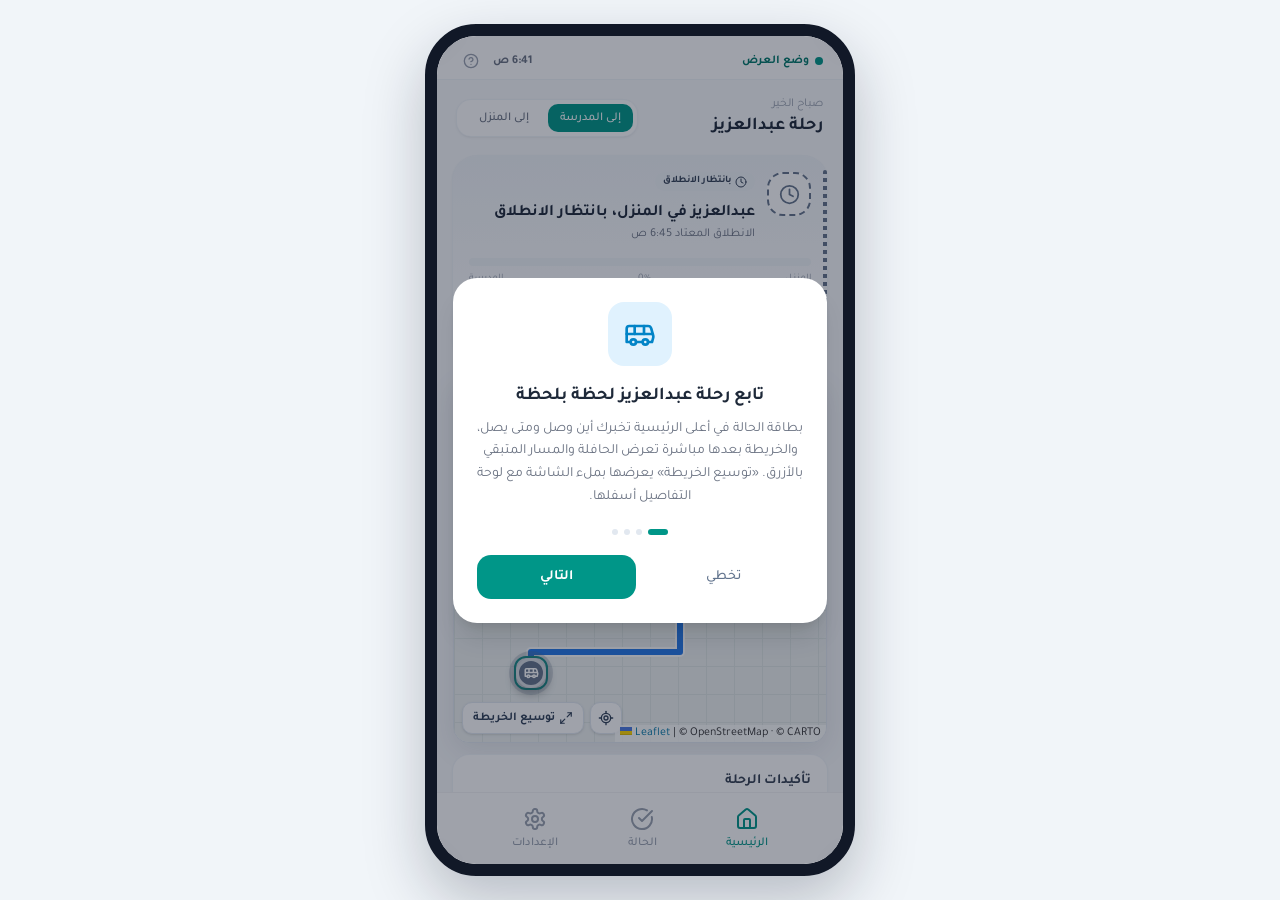
==== commit a71ea0e6: "Child tracking app: demo-first welcome tour Co-Authored-By: Claude Opus 5.5 <noreply@anthropic.com> " ====
--- a/child-tracking/index.html
+++ b/child-tracking/index.html
@@ -19,8 +19,8 @@
       }
     </style>
     <!-- figma:head-end -->
-    <script type="module" crossorigin src="./assets/index-CYrWyF6s.js"></script>
-    <link rel="stylesheet" crossorigin href="./assets/index-BxEVIjdZ.css">
+    <script type="module" crossorigin src="./assets/index-Pn2MYqAE.js"></script>
+    <link rel="stylesheet" crossorigin href="./assets/index-3l5HRQbX.css">
   </head>
   <body>
     <!-- figma:body-start -->
--- a/child-tracking/assets/index-3l5HRQbX.css
+++ b/child-tracking/assets/index-3l5HRQbX.css
@@ -0,0 +1 @@
+@import"https://fonts.googleapis.com/css2?family=Tajawal:wght@400;500;700;800&display=swap";.leaflet-pane,.leaflet-tile,.leaflet-marker-icon,.leaflet-marker-shadow,.leaflet-tile-container,.leaflet-pane>svg,.leaflet-pane>canvas,.leaflet-zoom-box,.leaflet-image-layer,.leaflet-layer{position:absolute;left:0;top:0}.leaflet-container{overflow:hidden}.leaflet-tile,.leaflet-marker-icon,.leaflet-marker-shadow{-webkit-user-select:none;-moz-user-select:none;user-select:none;-webkit-user-drag:none}.leaflet-tile::selection{background:transparent}.leaflet-safari .leaflet-tile{image-rendering:-webkit-optimize-contrast}.leaflet-safari .leaflet-tile-container{width:1600px;height:1600px;-webkit-transform-origin:0 0}.leaflet-marker-icon,.leaflet-marker-shadow{display:block}.leaflet-container .leaflet-overlay-pane svg{max-width:none!important;max-height:none!important}.leaflet-container .leaflet-marker-pane img,.leaflet-container .leaflet-shadow-pane img,.leaflet-container .leaflet-tile-pane img,.leaflet-container img.leaflet-image-layer,.leaflet-container .leaflet-tile{max-width:none!important;max-height:none!important;width:auto;padding:0}.leaflet-container img.leaflet-tile{mix-blend-mode:plus-lighter}.leaflet-container.leaflet-touch-zoom{-ms-touch-action:pan-x pan-y;touch-action:pan-x pan-y}.leaflet-container.leaflet-touch-drag{-ms-touch-action:pinch-zoom;touch-action:none;touch-action:pinch-zoom}.leaflet-container.leaflet-touch-drag.leaflet-touch-zoom{-ms-touch-action:none;touch-action:none}.leaflet-container{-webkit-tap-highlight-color:transparent}.leaflet-container a{-webkit-tap-highlight-color:rgba(51,181,229,.4)}.leaflet-tile{filter:inherit;visibility:hidden}.leaflet-tile-loaded{visibility:inherit}.leaflet-zoom-box{width:0;height:0;-moz-box-sizing:border-box;box-sizing:border-box;z-index:800}.leaflet-overlay-pane svg{-moz-user-select:none}.leaflet-pane{z-index:400}.leaflet-tile-pane{z-index:200}.leaflet-overlay-pane{z-index:400}.leaflet-shadow-pane{z-index:500}.leaflet-marker-pane{z-index:600}.leaflet-tooltip-pane{z-index:650}.leaflet-popup-pane{z-index:700}.leaflet-map-pane canvas{z-index:100}.leaflet-map-pane svg{z-index:200}.leaflet-vml-shape{width:1px;height:1px}.lvml{behavior:url(#default#VML);display:inline-block;position:absolute}.leaflet-control{position:relative;z-index:800;pointer-events:visiblePainted;pointer-events:auto}.leaflet-top,.leaflet-bottom{position:absolute;z-index:1000;pointer-events:none}.leaflet-top{top:0}.leaflet-right{right:0}.leaflet-bottom{bottom:0}.leaflet-left{left:0}.leaflet-control{float:left;clear:both}.leaflet-right .leaflet-control{float:right}.leaflet-top .leaflet-control{margin-top:10px}.leaflet-bottom .leaflet-control{margin-bottom:10px}.leaflet-left .leaflet-control{margin-left:10px}.leaflet-right .leaflet-control{margin-right:10px}.leaflet-fade-anim .leaflet-popup{opacity:0;-webkit-transition:opacity .2s linear;-moz-transition:opacity .2s linear;transition:opacity .2s linear}.leaflet-fade-anim .leaflet-map-pane .leaflet-popup{opacity:1}.leaflet-zoom-animated{-webkit-transform-origin:0 0;-ms-transform-origin:0 0;transform-origin:0 0}svg.leaflet-zoom-animated{will-change:transform}.leaflet-zoom-anim .leaflet-zoom-animated{-webkit-transition:-webkit-transform .25s cubic-bezier(0,0,.25,1);-moz-transition:-moz-transform .25s cubic-bezier(0,0,.25,1);transition:transform .25s cubic-bezier(0,0,.25,1)}.leaflet-zoom-anim .leaflet-tile,.leaflet-pan-anim .leaflet-tile{-webkit-transition:none;-moz-transition:none;transition:none}.leaflet-zoom-anim .leaflet-zoom-hide{visibility:hidden}.leaflet-interactive{cursor:pointer}.leaflet-grab{cursor:-webkit-grab;cursor:-moz-grab;cursor:grab}.leaflet-crosshair,.leaflet-crosshair .leaflet-interactive{cursor:crosshair}.leaflet-popup-pane,.leaflet-control{cursor:auto}.leaflet-dragging .leaflet-grab,.leaflet-dragging .leaflet-grab .leaflet-interactive,.leaflet-dragging .leaflet-marker-draggable{cursor:move;cursor:-webkit-grabbing;cursor:-moz-grabbing;cursor:grabbing}.leaflet-marker-icon,.leaflet-marker-shadow,.leaflet-image-layer,.leaflet-pane>svg path,.leaflet-tile-container{pointer-events:none}.leaflet-marker-icon.leaflet-interactive,.leaflet-image-layer.leaflet-interactive,.leaflet-pane>svg path.leaflet-interactive,svg.leaflet-image-layer.leaflet-interactive path{pointer-events:visiblePainted;pointer-events:auto}.leaflet-container{background:#ddd;outline-offset:1px}.leaflet-container a{color:#0078a8}.leaflet-zoom-box{border:2px dotted #38f;background:#ffffff80}.leaflet-container{font-family:Helvetica Neue,Arial,Helvetica,sans-serif;font-size:12px;font-size:.75rem;line-height:1.5}.leaflet-bar{box-shadow:0 1px 5px #000000a6;border-radius:4px}.leaflet-bar a{background-color:#fff;border-bottom:1px solid #ccc;width:26px;height:26px;line-height:26px;display:block;text-align:center;text-decoration:none;color:#000}.leaflet-bar a,.leaflet-control-layers-toggle{background-position:50% 50%;background-repeat:no-repeat;display:block}.leaflet-bar a:hover,.leaflet-bar a:focus{background-color:#f4f4f4}.leaflet-bar a:first-child{border-top-left-radius:4px;border-top-right-radius:4px}.leaflet-bar a:last-child{border-bottom-left-radius:4px;border-bottom-right-radius:4px;border-bottom:none}.leaflet-bar a.leaflet-disabled{cursor:default;background-color:#f4f4f4;color:#bbb}.leaflet-touch .leaflet-bar a{width:30px;height:30px;line-height:30px}.leaflet-touch .leaflet-bar a:first-child{border-top-left-radius:2px;border-top-right-radius:2px}.leaflet-touch .leaflet-bar a:last-child{border-bottom-left-radius:2px;border-bottom-right-radius:2px}.leaflet-control-zoom-in,.leaflet-control-zoom-out{font:700 18px Lucida Console,Monaco,monospace;text-indent:1px}.leaflet-touch .leaflet-control-zoom-in,.leaflet-touch .leaflet-control-zoom-out{font-size:22px}.leaflet-control-layers{box-shadow:0 1px 5px #0006;background:#fff;border-radius:5px}.leaflet-control-layers-toggle{background-image:url([data-uri]);width:36px;height:36px}.leaflet-retina .leaflet-control-layers-toggle{background-image:url([data-uri]);background-size:26px 26px}.leaflet-touch .leaflet-control-layers-toggle{width:44px;height:44px}.leaflet-control-layers .leaflet-control-layers-list,.leaflet-control-layers-expanded .leaflet-control-layers-toggle{display:none}.leaflet-control-layers-expanded .leaflet-control-layers-list{display:block;position:relative}.leaflet-control-layers-expanded{padding:6px 10px 6px 6px;color:#333;background:#fff}.leaflet-control-layers-scrollbar{overflow-y:scroll;overflow-x:hidden;padding-right:5px}.leaflet-control-layers-selector{margin-top:2px;position:relative;top:1px}.leaflet-control-layers label{display:block;font-size:13px;font-size:1.08333em}.leaflet-control-layers-separator{height:0;border-top:1px solid #ddd;margin:5px -10px 5px -6px}.leaflet-default-icon-path{background-image:url([data-uri])}.leaflet-container .leaflet-control-attribution{background:#fff;background:#fffc;margin:0}.leaflet-control-attribution,.leaflet-control-scale-line{padding:0 5px;color:#333;line-height:1.4}.leaflet-control-attribution a{text-decoration:none}.leaflet-control-attribution a:hover,.leaflet-control-attribution a:focus{text-decoration:underline}.leaflet-attribution-flag{display:inline!important;vertical-align:baseline!important;width:1em;height:.6669em}.leaflet-left .leaflet-control-scale{margin-left:5px}.leaflet-bottom .leaflet-control-scale{margin-bottom:5px}.leaflet-control-scale-line{border:2px solid #777;border-top:none;line-height:1.1;padding:2px 5px 1px;white-space:nowrap;-moz-box-sizing:border-box;box-sizing:border-box;background:#fffc;text-shadow:1px 1px #fff}.leaflet-control-scale-line:not(:first-child){border-top:2px solid #777;border-bottom:none;margin-top:-2px}.leaflet-control-scale-line:not(:first-child):not(:last-child){border-bottom:2px solid #777}.leaflet-touch .leaflet-control-attribution,.leaflet-touch .leaflet-control-layers,.leaflet-touch .leaflet-bar{box-shadow:none}.leaflet-touch .leaflet-control-layers,.leaflet-touch .leaflet-bar{border:2px solid rgba(0,0,0,.2);background-clip:padding-box}.leaflet-popup{position:absolute;text-align:center;margin-bottom:20px}.leaflet-popup-content-wrapper{padding:1px;text-align:left;border-radius:12px}.leaflet-popup-content{margin:13px 24px 13px 20px;line-height:1.3;font-size:13px;font-size:1.08333em;min-height:1px}.leaflet-popup-content p{margin:1.3em 0}.leaflet-popup-tip-container{width:40px;height:20px;position:absolute;left:50%;margin-top:-1px;margin-left:-20px;overflow:hidden;pointer-events:none}.leaflet-popup-tip{width:17px;height:17px;padding:1px;margin:-10px auto 0;pointer-events:auto;-webkit-transform:rotate(45deg);-moz-transform:rotate(45deg);-ms-transform:rotate(45deg);transform:rotate(45deg)}.leaflet-popup-content-wrapper,.leaflet-popup-tip{background:#fff;color:#333;box-shadow:0 3px 14px #0006}.leaflet-container a.leaflet-popup-close-button{position:absolute;top:0;right:0;border:none;text-align:center;width:24px;height:24px;font:16px/24px Tahoma,Verdana,sans-serif;color:#757575;text-decoration:none;background:transparent}.leaflet-container a.leaflet-popup-close-button:hover,.leaflet-container a.leaflet-popup-close-button:focus{color:#585858}.leaflet-popup-scrolled{overflow:auto}.leaflet-oldie .leaflet-popup-content-wrapper{-ms-zoom:1}.leaflet-oldie .leaflet-popup-tip{width:24px;margin:0 auto;-ms-filter:"progid:DXImageTransform.Microsoft.Matrix(M11=0.70710678, M12=0.70710678, M21=-0.70710678, M22=0.70710678)";filter:progid:DXImageTransform.Microsoft.Matrix(M11=.70710678,M12=.70710678,M21=-.70710678,M22=.70710678)}.leaflet-oldie .leaflet-control-zoom,.leaflet-oldie .leaflet-control-layers,.leaflet-oldie .leaflet-popup-content-wrapper,.leaflet-oldie .leaflet-popup-tip{border:1px solid #999}.leaflet-div-icon{background:#fff;border:1px solid #666}.leaflet-tooltip{position:absolute;padding:6px;background-color:#fff;border:1px solid #fff;border-radius:3px;color:#222;white-space:nowrap;-webkit-user-select:none;-moz-user-select:none;-ms-user-select:none;user-select:none;pointer-events:none;box-shadow:0 1px 3px #0006}.leaflet-tooltip.leaflet-interactive{cursor:pointer;pointer-events:auto}.leaflet-tooltip-top:before,.leaflet-tooltip-bottom:before,.leaflet-tooltip-left:before,.leaflet-tooltip-right:before{position:absolute;pointer-events:none;border:6px solid transparent;background:transparent;content:""}.leaflet-tooltip-bottom{margin-top:6px}.leaflet-tooltip-top{margin-top:-6px}.leaflet-tooltip-bottom:before,.leaflet-tooltip-top:before{left:50%;margin-left:-6px}.leaflet-tooltip-top:before{bottom:0;margin-bottom:-12px;border-top-color:#fff}.leaflet-tooltip-bottom:before{top:0;margin-top:-12px;margin-left:-6px;border-bottom-color:#fff}.leaflet-tooltip-left{margin-left:-6px}.leaflet-tooltip-right{margin-left:6px}.leaflet-tooltip-left:before,.leaflet-tooltip-right:before{top:50%;margin-top:-6px}.leaflet-tooltip-left:before{right:0;margin-right:-12px;border-left-color:#fff}.leaflet-tooltip-right:before{left:0;margin-left:-12px;border-right-color:#fff}@media print{.leaflet-control{-webkit-print-color-adjust:exact;print-color-adjust:exact}}/*! tailwindcss v4.1.12 | MIT License | https://tailwindcss.com */@layer properties{@supports (((-webkit-hyphens:none)) and (not (margin-trim:inline))) or ((-moz-orient:inline) and (not (color:rgb(from red r g b)))){*,:before,:after,::backdrop{--tw-translate-x:0;--tw-translate-y:0;--tw-translate-z:0;--tw-rotate-x:initial;--tw-rotate-y:initial;--tw-rotate-z:initial;--tw-skew-x:initial;--tw-skew-y:initial;--tw-space-y-reverse:0;--tw-space-x-reverse:0;--tw-border-style:solid;--tw-gradient-position:initial;--tw-gradient-from:#0000;--tw-gradient-via:#0000;--tw-gradient-to:#0000;--tw-gradient-stops:initial;--tw-gradient-via-stops:initial;--tw-gradient-from-position:0%;--tw-gradient-via-position:50%;--tw-gradient-to-position:100%;--tw-leading:initial;--tw-font-weight:initial;--tw-tracking:initial;--tw-ordinal:initial;--tw-slashed-zero:initial;--tw-numeric-figure:initial;--tw-numeric-spacing:initial;--tw-numeric-fraction:initial;--tw-shadow:0 0 #0000;--tw-shadow-color:initial;--tw-shadow-alpha:100%;--tw-inset-shadow:0 0 #0000;--tw-inset-shadow-color:initial;--tw-inset-shadow-alpha:100%;--tw-ring-color:initial;--tw-ring-shadow:0 0 #0000;--tw-inset-ring-color:initial;--tw-inset-ring-shadow:0 0 #0000;--tw-ring-inset:initial;--tw-ring-offset-width:0px;--tw-ring-offset-color:#fff;--tw-ring-offset-shadow:0 0 #0000;--tw-outline-style:solid;--tw-backdrop-blur:initial;--tw-backdrop-brightness:initial;--tw-backdrop-contrast:initial;--tw-backdrop-grayscale:initial;--tw-backdrop-hue-rotate:initial;--tw-backdrop-invert:initial;--tw-backdrop-opacity:initial;--tw-backdrop-saturate:initial;--tw-backdrop-sepia:initial;--tw-duration:initial;--tw-ease:initial;--tw-content:"";--tw-scale-x:1;--tw-scale-y:1;--tw-scale-z:1;--tw-animation-delay:0s;--tw-animation-direction:normal;--tw-animation-duration:initial;--tw-animation-fill-mode:none;--tw-animation-iteration-count:1;--tw-enter-blur:0;--tw-enter-opacity:1;--tw-enter-rotate:0;--tw-enter-scale:1;--tw-enter-translate-x:0;--tw-enter-translate-y:0;--tw-exit-blur:0;--tw-exit-opacity:1;--tw-exit-rotate:0;--tw-exit-scale:1;--tw-exit-translate-x:0;--tw-exit-translate-y:0}}}@layer theme{:root,:host{--font-sans:ui-sans-serif,system-ui,sans-serif,"Apple Color Emoji","Segoe UI Emoji","Segoe UI Symbol","Noto Color Emoji";--font-mono:ui-monospace,SFMono-Regular,Menlo,Monaco,Consolas,"Liberation Mono","Courier New",monospace;--color-red-50:oklch(97.1% .013 17.38);--color-red-200:oklch(88.5% .062 18.334);--color-red-500:oklch(63.7% .237 25.331);--color-red-600:oklch(57.7% .245 27.325);--color-red-700:oklch(50.5% .213 27.518);--color-orange-50:oklch(98% .016 73.684);--color-orange-700:oklch(55.3% .195 38.402);--color-amber-200:oklch(92.4% .12 95.746);--color-amber-800:oklch(47.3% .137 46.201);--color-emerald-50:oklch(97.9% .021 166.113);--color-emerald-800:oklch(43.2% .095 166.913);--color-violet-50:oklch(96.9% .016 293.756);--color-violet-200:oklch(89.4% .057 293.283);--color-violet-700:oklch(49.1% .27 292.581);--color-violet-800:oklch(43.2% .232 292.759);--color-violet-900:oklch(38% .189 293.745);--color-slate-50:oklch(98.4% .003 247.858);--color-slate-100:oklch(96.8% .007 247.896);--color-slate-200:oklch(92.9% .013 255.508);--color-slate-300:oklch(86.9% .022 252.894);--color-slate-400:oklch(70.4% .04 256.788);--color-slate-500:oklch(55.4% .046 257.417);--color-slate-600:oklch(44.6% .043 257.281);--color-slate-700:oklch(37.2% .044 257.287);--color-slate-800:oklch(27.9% .041 260.031);--color-slate-900:oklch(20.8% .042 265.755);--color-gray-100:oklch(96.7% .003 264.542);--color-gray-400:oklch(70.7% .022 261.325);--color-gray-500:oklch(55.1% .027 264.364);--color-gray-600:oklch(44.6% .03 256.802);--color-gray-700:oklch(37.3% .034 259.733);--color-gray-800:oklch(27.8% .033 256.848);--color-black:#000;--color-white:#fff;--spacing:.25rem;--container-sm:24rem;--container-lg:32rem;--text-xs:.75rem;--text-xs--line-height:calc(1/.75);--text-sm:.875rem;--text-sm--line-height:calc(1.25/.875);--text-base:1rem;--text-base--line-height: 1.5 ;--text-lg:1.125rem;--text-lg--line-height:calc(1.75/1.125);--text-xl:1.25rem;--text-xl--line-height:calc(1.75/1.25);--text-2xl:1.5rem;--font-weight-normal:400;--font-weight-medium:500;--font-weight-semibold:600;--font-weight-bold:700;--tracking-tight:-.025em;--tracking-widest:.1em;--leading-tight:1.25;--leading-snug:1.375;--leading-relaxed:1.625;--radius-xs:.125rem;--radius-2xl:1rem;--radius-3xl:1.5rem;--ease-in-out:cubic-bezier(.4,0,.2,1);--animate-spin:spin 1s linear infinite;--animate-ping:ping 1s cubic-bezier(0,0,.2,1)infinite;--animate-pulse:pulse 2s cubic-bezier(.4,0,.6,1)infinite;--aspect-video:16/9;--default-transition-duration:.15s;--default-transition-timing-function:cubic-bezier(.4,0,.2,1);--default-font-family:var(--font-sans);--default-mono-font-family:var(--font-mono);--color-border:var(--border)}}@layer base{*,:after,:before,::backdrop{box-sizing:border-box;border:0 solid;margin:0;padding:0}::file-selector-button{box-sizing:border-box;border:0 solid;margin:0;padding:0}html,:host{-webkit-text-size-adjust:100%;-moz-tab-size:4;tab-size:4;line-height:1.5;font-family:var(--default-font-family,ui-sans-serif,system-ui,sans-serif,"Apple Color Emoji","Segoe UI Emoji","Segoe UI Symbol","Noto Color Emoji");font-feature-settings:var(--default-font-feature-settings,normal);font-variation-settings:var(--default-font-variation-settings,normal);-webkit-tap-highlight-color:transparent}hr{height:0;color:inherit;border-top-width:1px}abbr:where([title]){-webkit-text-decoration:underline dotted;text-decoration:underline dotted}h1,h2,h3,h4,h5,h6{font-size:inherit;font-weight:inherit}a{color:inherit;-webkit-text-decoration:inherit;text-decoration:inherit}b,strong{font-weight:bolder}code,kbd,samp,pre{font-family:var(--default-mono-font-family,ui-monospace,SFMono-Regular,Menlo,Monaco,Consolas,"Liberation Mono","Courier New",monospace);font-feature-settings:var(--default-mono-font-feature-settings,normal);font-variation-settings:var(--default-mono-font-variation-settings,normal);font-size:1em}small{font-size:80%}sub,sup{vertical-align:baseline;font-size:75%;line-height:0;position:relative}sub{bottom:-.25em}sup{top:-.5em}table{text-indent:0;border-color:inherit;border-collapse:collapse}:-moz-focusring{outline:auto}progress{vertical-align:baseline}summary{display:list-item}ol,ul,menu{list-style:none}img,svg,video,canvas,audio,iframe,embed,object{vertical-align:middle;display:block}img,video{max-width:100%;height:auto}button,input,select,optgroup,textarea{font:inherit;font-feature-settings:inherit;font-variation-settings:inherit;letter-spacing:inherit;color:inherit;opacity:1;background-color:#0000;border-radius:0}::file-selector-button{font:inherit;font-feature-settings:inherit;font-variation-settings:inherit;letter-spacing:inherit;color:inherit;opacity:1;background-color:#0000;border-radius:0}:where(select:is([multiple],[size])) optgroup{font-weight:bolder}:where(select:is([multiple],[size])) optgroup option{padding-inline-start:20px}::file-selector-button{margin-inline-end:4px}::placeholder{opacity:1}@supports (not ((-webkit-appearance:-apple-pay-button))) or (contain-intrinsic-size:1px){::placeholder{color:currentColor}@supports (color:color-mix(in lab,red,red)){::placeholder{color:color-mix(in oklab,currentcolor 50%,transparent)}}}textarea{resize:vertical}::-webkit-search-decoration{-webkit-appearance:none}::-webkit-date-and-time-value{min-height:1lh;text-align:inherit}::-webkit-datetime-edit{display:inline-flex}::-webkit-datetime-edit-fields-wrapper{padding:0}::-webkit-datetime-edit{padding-block:0}::-webkit-datetime-edit-year-field{padding-block:0}::-webkit-datetime-edit-month-field{padding-block:0}::-webkit-datetime-edit-day-field{padding-block:0}::-webkit-datetime-edit-hour-field{padding-block:0}::-webkit-datetime-edit-minute-field{padding-block:0}::-webkit-datetime-edit-second-field{padding-block:0}::-webkit-datetime-edit-millisecond-field{padding-block:0}::-webkit-datetime-edit-meridiem-field{padding-block:0}::-webkit-calendar-picker-indicator{line-height:1}:-moz-ui-invalid{box-shadow:none}button,input:where([type=button],[type=reset],[type=submit]){-webkit-appearance:button;-moz-appearance:button;appearance:button}::file-selector-button{-webkit-appearance:button;-moz-appearance:button;appearance:button}::-webkit-inner-spin-button{height:auto}::-webkit-outer-spin-button{height:auto}[hidden]:where(:not([hidden=until-found])){display:none!important}*{border-color:var(--border);outline-color:var(--ring)}@supports (color:color-mix(in lab,red,red)){*{outline-color:color-mix(in oklab,var(--ring)50%,transparent)}}body{background-color:var(--background);color:var(--foreground)}html{font-size:var(--font-size)}h1{font-size:var(--text-2xl);font-weight:var(--font-weight-medium);line-height:1.5}h2{font-size:var(--text-xl);font-weight:var(--font-weight-medium);line-height:1.5}h3{font-size:var(--text-lg);font-weight:var(--font-weight-medium);line-height:1.5}h4,label,button{font-size:var(--text-base);font-weight:var(--font-weight-medium);line-height:1.5}input{font-size:var(--text-base);font-weight:var(--font-weight-normal);line-height:1.5}}@layer components;@layer utilities{.\@container\/card-header{container:card-header/inline-size}.pointer-events-none{pointer-events:none}.invisible{visibility:hidden}.visible{visibility:visible}.sr-only{clip:rect(0,0,0,0);white-space:nowrap;border-width:0;width:1px;height:1px;margin:-1px;padding:0;position:absolute;overflow:hidden}.absolute{position:absolute}.fixed{position:fixed}.relative{position:relative}.sticky{position:sticky}.inset-0{inset:calc(var(--spacing)*0)}.inset-x-0{inset-inline:calc(var(--spacing)*0)}.inset-x-2{inset-inline:calc(var(--spacing)*2)}.inset-x-3{inset-inline:calc(var(--spacing)*3)}.inset-y-0{inset-block:calc(var(--spacing)*0)}.-top-1{top:calc(var(--spacing)*-1)}.-top-12{top:calc(var(--spacing)*-12)}.top-0{top:calc(var(--spacing)*0)}.top-0\.5{top:calc(var(--spacing)*.5)}.top-1\.5{top:calc(var(--spacing)*1.5)}.top-1\/2{top:50%}.top-2{top:calc(var(--spacing)*2)}.top-3\.5{top:calc(var(--spacing)*3.5)}.top-4{top:calc(var(--spacing)*4)}.top-12{top:calc(var(--spacing)*12)}.top-14{top:calc(var(--spacing)*14)}.top-24{top:calc(var(--spacing)*24)}.top-28{top:calc(var(--spacing)*28)}.top-\[1px\]{top:1px}.top-\[50\%\]{top:50%}.top-\[60\%\]{top:60%}.top-full{top:100%}.-right-1{right:calc(var(--spacing)*-1)}.-right-12{right:calc(var(--spacing)*-12)}.right-0{right:calc(var(--spacing)*0)}.right-1{right:calc(var(--spacing)*1)}.right-2{right:calc(var(--spacing)*2)}.right-3{right:calc(var(--spacing)*3)}.right-4{right:calc(var(--spacing)*4)}.-bottom-12{bottom:calc(var(--spacing)*-12)}.bottom-0{bottom:calc(var(--spacing)*0)}.bottom-2{bottom:calc(var(--spacing)*2)}.bottom-full{bottom:100%}.-left-12{left:calc(var(--spacing)*-12)}.left-0{left:calc(var(--spacing)*0)}.left-0\.5{left:calc(var(--spacing)*.5)}.left-1{left:calc(var(--spacing)*1)}.left-1\/2{left:50%}.left-2{left:calc(var(--spacing)*2)}.left-\[22px\]{left:22px}.left-\[50\%\]{left:50%}.isolate{isolation:isolate}.z-10{z-index:10}.z-20{z-index:20}.z-50{z-index:50}.z-\[1\]{z-index:1}.z-\[500\]{z-index:500}.z-\[600\]{z-index:600}.z-\[700\]{z-index:700}.z-\[950\]{z-index:950}.z-\[1000\]{z-index:1000}.z-\[1100\]{z-index:1100}.col-start-2{grid-column-start:2}.row-span-2{grid-row:span 2/span 2}.row-start-1{grid-row-start:1}.-mx-1{margin-inline:calc(var(--spacing)*-1)}.-mx-4{margin-inline:calc(var(--spacing)*-4)}.mx-2{margin-inline:calc(var(--spacing)*2)}.mx-3\.5{margin-inline:calc(var(--spacing)*3.5)}.mx-4{margin-inline:calc(var(--spacing)*4)}.mx-auto{margin-inline:auto}.my-0\.5{margin-block:calc(var(--spacing)*.5)}.my-1{margin-block:calc(var(--spacing)*1)}.-mt-4{margin-top:calc(var(--spacing)*-4)}.mt-0\.5{margin-top:calc(var(--spacing)*.5)}.mt-1{margin-top:calc(var(--spacing)*1)}.mt-1\.5{margin-top:calc(var(--spacing)*1.5)}.mt-2{margin-top:calc(var(--spacing)*2)}.mt-2\.5{margin-top:calc(var(--spacing)*2.5)}.mt-3{margin-top:calc(var(--spacing)*3)}.mt-4{margin-top:calc(var(--spacing)*4)}.mt-5{margin-top:calc(var(--spacing)*5)}.mt-6{margin-top:calc(var(--spacing)*6)}.mt-auto{margin-top:auto}.mb-1{margin-bottom:calc(var(--spacing)*1)}.mb-1\.5{margin-bottom:calc(var(--spacing)*1.5)}.mb-2{margin-bottom:calc(var(--spacing)*2)}.mb-3{margin-bottom:calc(var(--spacing)*3)}.-ml-4{margin-left:calc(var(--spacing)*-4)}.ml-1{margin-left:calc(var(--spacing)*1)}.ml-auto{margin-left:auto}.line-clamp-1{-webkit-line-clamp:1;-webkit-box-orient:vertical;display:-webkit-box;overflow:hidden}.block{display:block}.flex{display:flex}.grid{display:grid}.hidden{display:none}.inline-block{display:inline-block}.inline-flex{display:inline-flex}.table{display:table}.table-caption{display:table-caption}.table-cell{display:table-cell}.table-row{display:table-row}.field-sizing-content{field-sizing:content}.aspect-square{aspect-ratio:1}.aspect-video{aspect-ratio:var(--aspect-video)}.size-2{width:calc(var(--spacing)*2);height:calc(var(--spacing)*2)}.size-2\.5{width:calc(var(--spacing)*2.5);height:calc(var(--spacing)*2.5)}.size-3{width:calc(var(--spacing)*3);height:calc(var(--spacing)*3)}.size-3\.5{width:calc(var(--spacing)*3.5);height:calc(var(--spacing)*3.5)}.size-4{width:calc(var(--spacing)*4);height:calc(var(--spacing)*4)}.size-7{width:calc(var(--spacing)*7);height:calc(var(--spacing)*7)}.size-8{width:calc(var(--spacing)*8);height:calc(var(--spacing)*8)}.size-9{width:calc(var(--spacing)*9);height:calc(var(--spacing)*9)}.size-10{width:calc(var(--spacing)*10);height:calc(var(--spacing)*10)}.size-full{width:100%;height:100%}.h-0\.5{height:calc(var(--spacing)*.5)}.h-1\.5{height:calc(var(--spacing)*1.5)}.h-2{height:calc(var(--spacing)*2)}.h-2\.5{height:calc(var(--spacing)*2.5)}.h-3{height:calc(var(--spacing)*3)}.h-3\.5{height:calc(var(--spacing)*3.5)}.h-4{height:calc(var(--spacing)*4)}.h-5{height:calc(var(--spacing)*5)}.h-6{height:calc(var(--spacing)*6)}.h-7{height:calc(var(--spacing)*7)}.h-8{height:calc(var(--spacing)*8)}.h-9{height:calc(var(--spacing)*9)}.h-10{height:calc(var(--spacing)*10)}.h-11{height:calc(var(--spacing)*11)}.h-12{height:calc(var(--spacing)*12)}.h-16{height:calc(var(--spacing)*16)}.h-\[1\.15rem\]{height:1.15rem}.h-\[300px\]{height:300px}.h-\[calc\(100\%-1px\)\]{height:calc(100% - 1px)}.h-\[var\(--radix-navigation-menu-viewport-height\)\]{height:var(--radix-navigation-menu-viewport-height)}.h-\[var\(--radix-select-trigger-height\)\]{height:var(--radix-select-trigger-height)}.h-auto{height:auto}.h-full{height:100%}.h-px{height:1px}.h-svh{height:100svh}.max-h-\(--radix-context-menu-content-available-height\){max-height:var(--radix-context-menu-content-available-height)}.max-h-\(--radix-dropdown-menu-content-available-height\){max-height:var(--radix-dropdown-menu-content-available-height)}.max-h-\(--radix-select-content-available-height\){max-height:var(--radix-select-content-available-height)}.max-h-\[300px\]{max-height:300px}.min-h-0{min-height:calc(var(--spacing)*0)}.min-h-4{min-height:calc(var(--spacing)*4)}.min-h-16{min-height:calc(var(--spacing)*16)}.min-h-full{min-height:100%}.min-h-svh{min-height:100svh}.w-\(--sidebar-width\){width:var(--sidebar-width)}.w-0{width:calc(var(--spacing)*0)}.w-1{width:calc(var(--spacing)*1)}.w-1\.5{width:calc(var(--spacing)*1.5)}.w-2{width:calc(var(--spacing)*2)}.w-2\.5{width:calc(var(--spacing)*2.5)}.w-3{width:calc(var(--spacing)*3)}.w-3\.5{width:calc(var(--spacing)*3.5)}.w-3\/4{width:75%}.w-4{width:calc(var(--spacing)*4)}.w-5{width:calc(var(--spacing)*5)}.w-6{width:calc(var(--spacing)*6)}.w-7{width:calc(var(--spacing)*7)}.w-8{width:calc(var(--spacing)*8)}.w-9{width:calc(var(--spacing)*9)}.w-11{width:calc(var(--spacing)*11)}.w-16{width:calc(var(--spacing)*16)}.w-56{width:calc(var(--spacing)*56)}.w-64{width:calc(var(--spacing)*64)}.w-72{width:calc(var(--spacing)*72)}.w-\[100px\]{width:100px}.w-auto{width:auto}.w-fit{width:fit-content}.w-full{width:100%}.w-max{width:max-content}.w-px{width:1px}.max-w-\(--skeleton-width\){max-width:var(--skeleton-width)}.max-w-\[calc\(100\%-2rem\)\]{max-width:calc(100% - 2rem)}.max-w-max{max-width:max-content}.max-w-sm{max-width:var(--container-sm)}.min-w-0{min-width:calc(var(--spacing)*0)}.min-w-5{min-width:calc(var(--spacing)*5)}.min-w-8{min-width:calc(var(--spacing)*8)}.min-w-9{min-width:calc(var(--spacing)*9)}.min-w-10{min-width:calc(var(--spacing)*10)}.min-w-\[8rem\]{min-width:8rem}.min-w-\[12rem\]{min-width:12rem}.min-w-\[var\(--radix-select-trigger-width\)\]{min-width:var(--radix-select-trigger-width)}.flex-1{flex:1}.flex-shrink-0,.shrink-0{flex-shrink:0}.grow{flex-grow:1}.grow-0{flex-grow:0}.basis-full{flex-basis:100%}.caption-bottom{caption-side:bottom}.border-collapse{border-collapse:collapse}.origin-\(--radix-context-menu-content-transform-origin\){transform-origin:var(--radix-context-menu-content-transform-origin)}.origin-\(--radix-dropdown-menu-content-transform-origin\){transform-origin:var(--radix-dropdown-menu-content-transform-origin)}.origin-\(--radix-hover-card-content-transform-origin\){transform-origin:var(--radix-hover-card-content-transform-origin)}.origin-\(--radix-menubar-content-transform-origin\){transform-origin:var(--radix-menubar-content-transform-origin)}.origin-\(--radix-popover-content-transform-origin\){transform-origin:var(--radix-popover-content-transform-origin)}.origin-\(--radix-select-content-transform-origin\){transform-origin:var(--radix-select-content-transform-origin)}.origin-\(--radix-tooltip-content-transform-origin\){transform-origin:var(--radix-tooltip-content-transform-origin)}.-translate-x-1\/2{--tw-translate-x: -50% ;translate:var(--tw-translate-x)var(--tw-translate-y)}.-translate-x-px{--tw-translate-x:-1px;translate:var(--tw-translate-x)var(--tw-translate-y)}.translate-x-\[-50\%\]{--tw-translate-x:-50%;translate:var(--tw-translate-x)var(--tw-translate-y)}.translate-x-px{--tw-translate-x:1px;translate:var(--tw-translate-x)var(--tw-translate-y)}.-translate-y-1\/2{--tw-translate-y: -50% ;translate:var(--tw-translate-x)var(--tw-translate-y)}.translate-y-0\.5{--tw-translate-y:calc(var(--spacing)*.5);translate:var(--tw-translate-x)var(--tw-translate-y)}.translate-y-\[-50\%\]{--tw-translate-y:-50%;translate:var(--tw-translate-x)var(--tw-translate-y)}.translate-y-\[calc\(-50\%_-_2px\)\]{--tw-translate-y: calc(-50% - 2px) ;translate:var(--tw-translate-x)var(--tw-translate-y)}.rotate-45{rotate:45deg}.rotate-90{rotate:90deg}.rotate-180{rotate:180deg}.transform{transform:var(--tw-rotate-x,)var(--tw-rotate-y,)var(--tw-rotate-z,)var(--tw-skew-x,)var(--tw-skew-y,)}.animate-caret-blink{animation:1.25s ease-out infinite caret-blink}.animate-in{animation:enter var(--tw-animation-duration,var(--tw-duration,.15s))var(--tw-ease,ease)var(--tw-animation-delay,0s)var(--tw-animation-iteration-count,1)var(--tw-animation-direction,normal)var(--tw-animation-fill-mode,none)}.animate-ping{animation:var(--animate-ping)}.animate-pulse{animation:var(--animate-pulse)}.animate-spin{animation:var(--animate-spin)}.cursor-default{cursor:default}.touch-none{touch-action:none}.resize-none{resize:none}.scroll-my-1{scroll-margin-block:calc(var(--spacing)*1)}.scroll-py-1{scroll-padding-block:calc(var(--spacing)*1)}.list-none{list-style-type:none}.auto-rows-min{grid-auto-rows:min-content}.grid-cols-2{grid-template-columns:repeat(2,minmax(0,1fr))}.grid-cols-3{grid-template-columns:repeat(3,minmax(0,1fr))}.grid-cols-\[0_1fr\]{grid-template-columns:0 1fr}.grid-rows-\[auto_auto\]{grid-template-rows:auto auto}.flex-col{flex-direction:column}.flex-col-reverse{flex-direction:column-reverse}.flex-row{flex-direction:row}.flex-wrap{flex-wrap:wrap}.place-items-center{place-items:center}.items-center{align-items:center}.items-end{align-items:flex-end}.items-start{align-items:flex-start}.items-stretch{align-items:stretch}.justify-around{justify-content:space-around}.justify-between{justify-content:space-between}.justify-center{justify-content:center}.justify-items-start{justify-items:start}.gap-0\.5{gap:calc(var(--spacing)*.5)}.gap-1{gap:calc(var(--spacing)*1)}.gap-1\.5{gap:calc(var(--spacing)*1.5)}.gap-2{gap:calc(var(--spacing)*2)}.gap-2\.5{gap:calc(var(--spacing)*2.5)}.gap-3{gap:calc(var(--spacing)*3)}.gap-4{gap:calc(var(--spacing)*4)}.gap-6{gap:calc(var(--spacing)*6)}:where(.space-y-2>:not(:last-child)){--tw-space-y-reverse:0;margin-block-start:calc(calc(var(--spacing)*2)*var(--tw-space-y-reverse));margin-block-end:calc(calc(var(--spacing)*2)*calc(1 - var(--tw-space-y-reverse)))}:where(.space-y-2\.5>:not(:last-child)){--tw-space-y-reverse:0;margin-block-start:calc(calc(var(--spacing)*2.5)*var(--tw-space-y-reverse));margin-block-end:calc(calc(var(--spacing)*2.5)*calc(1 - var(--tw-space-y-reverse)))}:where(.space-y-3>:not(:last-child)){--tw-space-y-reverse:0;margin-block-start:calc(calc(var(--spacing)*3)*var(--tw-space-y-reverse));margin-block-end:calc(calc(var(--spacing)*3)*calc(1 - var(--tw-space-y-reverse)))}.gap-x-3{column-gap:calc(var(--spacing)*3)}:where(.space-x-1>:not(:last-child)){--tw-space-x-reverse:0;margin-inline-start:calc(calc(var(--spacing)*1)*var(--tw-space-x-reverse));margin-inline-end:calc(calc(var(--spacing)*1)*calc(1 - var(--tw-space-x-reverse)))}.gap-y-0\.5{row-gap:calc(var(--spacing)*.5)}.gap-y-3{row-gap:calc(var(--spacing)*3)}.self-start{align-self:flex-start}.justify-self-end{justify-self:flex-end}.truncate{text-overflow:ellipsis;white-space:nowrap;overflow:hidden}.overflow-auto{overflow:auto}.overflow-hidden{overflow:hidden}.overflow-visible{overflow:visible}.overflow-x-auto{overflow-x:auto}.overflow-x-hidden{overflow-x:hidden}.overflow-y-auto{overflow-y:auto}.overscroll-contain{overscroll-behavior:contain}.rounded-2xl{border-radius:var(--radius-2xl)}.rounded-3xl{border-radius:var(--radius-3xl)}.rounded-\[2px\]{border-radius:2px}.rounded-\[4px\]{border-radius:4px}.rounded-\[inherit\]{border-radius:inherit}.rounded-full{border-radius:3.40282e38px}.rounded-lg{border-radius:var(--radius)}.rounded-md{border-radius:calc(var(--radius) - 2px)}.rounded-none{border-radius:0}.rounded-sm{border-radius:calc(var(--radius) - 4px)}.rounded-xl{border-radius:calc(var(--radius) + 4px)}.rounded-xs{border-radius:var(--radius-xs)}.rounded-t-3xl{border-top-left-radius:var(--radius-3xl);border-top-right-radius:var(--radius-3xl)}.rounded-tl-sm{border-top-left-radius:calc(var(--radius) - 4px)}.border{border-style:var(--tw-border-style);border-width:1px}.border-2{border-style:var(--tw-border-style);border-width:2px}.border-\[1\.5px\]{border-style:var(--tw-border-style);border-width:1.5px}.border-y{border-block-style:var(--tw-border-style);border-block-width:1px}.border-t{border-top-style:var(--tw-border-style);border-top-width:1px}.border-r{border-right-style:var(--tw-border-style);border-right-width:1px}.border-b{border-bottom-style:var(--tw-border-style);border-bottom-width:1px}.border-l{border-left-style:var(--tw-border-style);border-left-width:1px}.border-dashed{--tw-border-style:dashed;border-style:dashed}.border-\(--color-border\){border-color:var(--color-border)}.border-\[\#009688\]{border-color:#009688}.border-\[\#009688\]\/30{border-color:#0096884d}.border-amber-200{border-color:var(--color-amber-200)}.border-border\/50{border-color:var(--border)}@supports (color:color-mix(in lab,red,red)){.border-border\/50{border-color:color-mix(in oklab,var(--border)50%,transparent)}}.border-gray-100{border-color:var(--color-gray-100)}.border-input{border-color:var(--input)}.border-primary{border-color:var(--primary)}.border-red-200{border-color:var(--color-red-200)}.border-sidebar-border{border-color:var(--sidebar-border)}.border-slate-50{border-color:var(--color-slate-50)}.border-slate-100{border-color:var(--color-slate-100)}.border-slate-200{border-color:var(--color-slate-200)}.border-slate-300{border-color:var(--color-slate-300)}.border-transparent{border-color:#0000}.border-violet-200{border-color:var(--color-violet-200)}.border-white{border-color:var(--color-white)}.border-white\/20{border-color:#fff3}@supports (color:color-mix(in lab,red,red)){.border-white\/20{border-color:color-mix(in oklab,var(--color-white)20%,transparent)}}.border-t-transparent{border-top-color:#0000}.border-l-transparent{border-left-color:#0000}.bg-\(--color-bg\){background-color:var(--color-bg)}.bg-\[\#009688\]{background-color:#009688}.bg-\[\#E0F2F1\]{background-color:#e0f2f1}.bg-\[\#F8FAFC\]{background-color:#f8fafc}.bg-accent{background-color:var(--accent)}.bg-background{background-color:var(--background)}.bg-black\/50{background-color:#00000080}@supports (color:color-mix(in lab,red,red)){.bg-black\/50{background-color:color-mix(in oklab,var(--color-black)50%,transparent)}}.bg-border{background-color:var(--border)}.bg-card{background-color:var(--card)}.bg-destructive{background-color:var(--destructive)}.bg-emerald-50{background-color:var(--color-emerald-50)}.bg-foreground{background-color:var(--foreground)}.bg-gray-100{background-color:var(--color-gray-100)}.bg-input-background{background-color:var(--input-background)}.bg-muted,.bg-muted\/50{background-color:var(--muted)}@supports (color:color-mix(in lab,red,red)){.bg-muted\/50{background-color:color-mix(in oklab,var(--muted)50%,transparent)}}.bg-orange-50{background-color:var(--color-orange-50)}.bg-popover{background-color:var(--popover)}.bg-primary,.bg-primary\/20{background-color:var(--primary)}@supports (color:color-mix(in lab,red,red)){.bg-primary\/20{background-color:color-mix(in oklab,var(--primary)20%,transparent)}}.bg-red-50{background-color:var(--color-red-50)}.bg-red-500{background-color:var(--color-red-500)}.bg-red-600{background-color:var(--color-red-600)}.bg-secondary{background-color:var(--secondary)}.bg-sidebar{background-color:var(--sidebar)}.bg-sidebar-border{background-color:var(--sidebar-border)}.bg-slate-50{background-color:var(--color-slate-50)}.bg-slate-100{background-color:var(--color-slate-100)}.bg-slate-200{background-color:var(--color-slate-200)}.bg-slate-300{background-color:var(--color-slate-300)}.bg-slate-700{background-color:var(--color-slate-700)}.bg-slate-900\/40{background-color:#0f172b66}@supports (color:color-mix(in lab,red,red)){.bg-slate-900\/40{background-color:color-mix(in oklab,var(--color-slate-900)40%,transparent)}}.bg-transparent{background-color:#0000}.bg-violet-50{background-color:var(--color-violet-50)}.bg-white{background-color:var(--color-white)}.bg-white\/20{background-color:#fff3}@supports (color:color-mix(in lab,red,red)){.bg-white\/20{background-color:color-mix(in oklab,var(--color-white)20%,transparent)}}.bg-white\/25{background-color:#ffffff40}@supports (color:color-mix(in lab,red,red)){.bg-white\/25{background-color:color-mix(in oklab,var(--color-white)25%,transparent)}}.bg-white\/90{background-color:#ffffffe6}@supports (color:color-mix(in lab,red,red)){.bg-white\/90{background-color:color-mix(in oklab,var(--color-white)90%,transparent)}}.bg-white\/95{background-color:#fffffff2}@supports (color:color-mix(in lab,red,red)){.bg-white\/95{background-color:color-mix(in oklab,var(--color-white)95%,transparent)}}.bg-gradient-to-r{--tw-gradient-position:to right in oklab;background-image:linear-gradient(var(--tw-gradient-stops))}.from-\[\#059669\]{--tw-gradient-from:#059669;--tw-gradient-stops:var(--tw-gradient-via-stops,var(--tw-gradient-position),var(--tw-gradient-from)var(--tw-gradient-from-position),var(--tw-gradient-to)var(--tw-gradient-to-position))}.to-\[\#047857\]{--tw-gradient-to:#047857;--tw-gradient-stops:var(--tw-gradient-via-stops,var(--tw-gradient-position),var(--tw-gradient-from)var(--tw-gradient-from-position),var(--tw-gradient-to)var(--tw-gradient-to-position))}.fill-current{fill:currentColor}.fill-primary{fill:var(--primary)}.p-0{padding:calc(var(--spacing)*0)}.p-1{padding:calc(var(--spacing)*1)}.p-2{padding:calc(var(--spacing)*2)}.p-3{padding:calc(var(--spacing)*3)}.p-3\.5{padding:calc(var(--spacing)*3.5)}.p-4{padding:calc(var(--spacing)*4)}.p-6{padding:calc(var(--spacing)*6)}.p-\[3px\]{padding:3px}.p-px{padding:1px}.px-1{padding-inline:calc(var(--spacing)*1)}.px-1\.5{padding-inline:calc(var(--spacing)*1.5)}.px-2{padding-inline:calc(var(--spacing)*2)}.px-2\.5{padding-inline:calc(var(--spacing)*2.5)}.px-3{padding-inline:calc(var(--spacing)*3)}.px-3\.5{padding-inline:calc(var(--spacing)*3.5)}.px-4{padding-inline:calc(var(--spacing)*4)}.px-5{padding-inline:calc(var(--spacing)*5)}.px-6{padding-inline:calc(var(--spacing)*6)}.px-10{padding-inline:calc(var(--spacing)*10)}.py-0\.5{padding-block:calc(var(--spacing)*.5)}.py-1{padding-block:calc(var(--spacing)*1)}.py-1\.5{padding-block:calc(var(--spacing)*1.5)}.py-2{padding-block:calc(var(--spacing)*2)}.py-2\.5{padding-block:calc(var(--spacing)*2.5)}.py-3{padding-block:calc(var(--spacing)*3)}.py-3\.5{padding-block:calc(var(--spacing)*3.5)}.py-4{padding-block:calc(var(--spacing)*4)}.py-6{padding-block:calc(var(--spacing)*6)}.pt-0{padding-top:calc(var(--spacing)*0)}.pt-1{padding-top:calc(var(--spacing)*1)}.pt-2\.5{padding-top:calc(var(--spacing)*2.5)}.pt-3{padding-top:calc(var(--spacing)*3)}.pt-4{padding-top:calc(var(--spacing)*4)}.pt-5{padding-top:calc(var(--spacing)*5)}.pt-6{padding-top:calc(var(--spacing)*6)}.pr-2{padding-right:calc(var(--spacing)*2)}.pr-2\.5{padding-right:calc(var(--spacing)*2.5)}.pr-3{padding-right:calc(var(--spacing)*3)}.pr-4{padding-right:calc(var(--spacing)*4)}.pr-8{padding-right:calc(var(--spacing)*8)}.pb-1\.5{padding-bottom:calc(var(--spacing)*1.5)}.pb-3{padding-bottom:calc(var(--spacing)*3)}.pb-4{padding-bottom:calc(var(--spacing)*4)}.pb-6{padding-bottom:calc(var(--spacing)*6)}.pb-8{padding-bottom:calc(var(--spacing)*8)}.pb-\[calc\(12px\+env\(safe-area-inset-bottom\)\)\]{padding-bottom:calc(12px + env(safe-area-inset-bottom))}.pl-1{padding-left:calc(var(--spacing)*1)}.pl-1\.5{padding-left:calc(var(--spacing)*1.5)}.pl-2{padding-left:calc(var(--spacing)*2)}.pl-4{padding-left:calc(var(--spacing)*4)}.pl-8{padding-left:calc(var(--spacing)*8)}.text-center{text-align:center}.text-left{text-align:left}.text-right{text-align:right}.align-middle{vertical-align:middle}.font-mono{font-family:var(--font-mono)}.text-base{font-size:var(--text-base);line-height:var(--tw-leading,var(--text-base--line-height))}.text-lg{font-size:var(--text-lg);line-height:var(--tw-leading,var(--text-lg--line-height))}.text-sm{font-size:var(--text-sm);line-height:var(--tw-leading,var(--text-sm--line-height))}.text-xl{font-size:var(--text-xl);line-height:var(--tw-leading,var(--text-xl--line-height))}.text-xs{font-size:var(--text-xs);line-height:var(--tw-leading,var(--text-xs--line-height))}.text-\[0\.8rem\]{font-size:.8rem}.text-\[10px\]{font-size:10px}.text-\[11px\]{font-size:11px}.text-\[13px\]{font-size:13px}.text-\[15px\]{font-size:15px}.leading-none{--tw-leading:1;line-height:1}.leading-relaxed{--tw-leading:var(--leading-relaxed);line-height:var(--leading-relaxed)}.leading-snug{--tw-leading:var(--leading-snug);line-height:var(--leading-snug)}.leading-tight{--tw-leading:var(--leading-tight);line-height:var(--leading-tight)}.font-bold{--tw-font-weight:var(--font-weight-bold);font-weight:var(--font-weight-bold)}.font-medium{--tw-font-weight:var(--font-weight-medium);font-weight:var(--font-weight-medium)}.font-normal{--tw-font-weight:var(--font-weight-normal);font-weight:var(--font-weight-normal)}.font-semibold{--tw-font-weight:var(--font-weight-semibold);font-weight:var(--font-weight-semibold)}.tracking-tight{--tw-tracking:var(--tracking-tight);letter-spacing:var(--tracking-tight)}.tracking-widest{--tw-tracking:var(--tracking-widest);letter-spacing:var(--tracking-widest)}.text-balance{text-wrap:balance}.break-words{overflow-wrap:break-word}.whitespace-nowrap{white-space:nowrap}.text-\[\#00796B\]{color:#00796b}.text-\[\#009688\]{color:#009688}.text-accent-foreground{color:var(--accent-foreground)}.text-amber-800{color:var(--color-amber-800)}.text-card-foreground{color:var(--card-foreground)}.text-current{color:currentColor}.text-destructive{color:var(--destructive)}.text-emerald-800{color:var(--color-emerald-800)}.text-foreground{color:var(--foreground)}.text-gray-400{color:var(--color-gray-400)}.text-gray-500{color:var(--color-gray-500)}.text-gray-600{color:var(--color-gray-600)}.text-gray-700{color:var(--color-gray-700)}.text-gray-800{color:var(--color-gray-800)}.text-muted-foreground{color:var(--muted-foreground)}.text-orange-700{color:var(--color-orange-700)}.text-popover-foreground{color:var(--popover-foreground)}.text-primary{color:var(--primary)}.text-primary-foreground{color:var(--primary-foreground)}.text-red-700{color:var(--color-red-700)}.text-secondary-foreground{color:var(--secondary-foreground)}.text-sidebar-foreground,.text-sidebar-foreground\/70{color:var(--sidebar-foreground)}@supports (color:color-mix(in lab,red,red)){.text-sidebar-foreground\/70{color:color-mix(in oklab,var(--sidebar-foreground)70%,transparent)}}.text-slate-400{color:var(--color-slate-400)}.text-slate-500{color:var(--color-slate-500)}.text-slate-600{color:var(--color-slate-600)}.text-slate-700{color:var(--color-slate-700)}.text-slate-800{color:var(--color-slate-800)}.text-violet-700{color:var(--color-violet-700)}.text-violet-800{color:var(--color-violet-800)}.text-violet-900{color:var(--color-violet-900)}.text-white{color:var(--color-white)}.text-white\/75{color:#ffffffbf}@supports (color:color-mix(in lab,red,red)){.text-white\/75{color:color-mix(in oklab,var(--color-white)75%,transparent)}}.text-white\/80{color:#fffc}@supports (color:color-mix(in lab,red,red)){.text-white\/80{color:color-mix(in oklab,var(--color-white)80%,transparent)}}.text-white\/85{color:#ffffffd9}@supports (color:color-mix(in lab,red,red)){.text-white\/85{color:color-mix(in oklab,var(--color-white)85%,transparent)}}.tabular-nums{--tw-numeric-spacing:tabular-nums;font-variant-numeric:var(--tw-ordinal,)var(--tw-slashed-zero,)var(--tw-numeric-figure,)var(--tw-numeric-spacing,)var(--tw-numeric-fraction,)}.underline-offset-2{text-underline-offset:2px}.underline-offset-4{text-underline-offset:4px}.opacity-40{opacity:.4}.opacity-50{opacity:.5}.opacity-70{opacity:.7}.shadow{--tw-shadow:0 1px 3px 0 var(--tw-shadow-color,#0000001a),0 1px 2px -1px var(--tw-shadow-color,#0000001a);box-shadow:var(--tw-inset-shadow),var(--tw-inset-ring-shadow),var(--tw-ring-offset-shadow),var(--tw-ring-shadow),var(--tw-shadow)}.shadow-\[0_-8px_24px_rgba\(15\,23\,42\,0\.14\)\]{--tw-shadow:0 -8px 24px var(--tw-shadow-color,#0f172a24);box-shadow:var(--tw-inset-shadow),var(--tw-inset-ring-shadow),var(--tw-ring-offset-shadow),var(--tw-ring-shadow),var(--tw-shadow)}.shadow-\[0_0_0_1px_hsl\(var\(--sidebar-border\)\)\]{--tw-shadow:0 0 0 1px var(--tw-shadow-color,hsl(var(--sidebar-border)));box-shadow:var(--tw-inset-shadow),var(--tw-inset-ring-shadow),var(--tw-ring-offset-shadow),var(--tw-ring-shadow),var(--tw-shadow)}.shadow-\[0_8px_28px_rgba\(15\,23\,42\,0\.09\)\]{--tw-shadow:0 8px 28px var(--tw-shadow-color,#0f172a17);box-shadow:var(--tw-inset-shadow),var(--tw-inset-ring-shadow),var(--tw-ring-offset-shadow),var(--tw-ring-shadow),var(--tw-shadow)}.shadow-lg{--tw-shadow:0 10px 15px -3px var(--tw-shadow-color,#0000001a),0 4px 6px -4px var(--tw-shadow-color,#0000001a);box-shadow:var(--tw-inset-shadow),var(--tw-inset-ring-shadow),var(--tw-ring-offset-shadow),var(--tw-ring-shadow),var(--tw-shadow)}.shadow-md{--tw-shadow:0 4px 6px -1px var(--tw-shadow-color,#0000001a),0 2px 4px -2px var(--tw-shadow-color,#0000001a);box-shadow:var(--tw-inset-shadow),var(--tw-inset-ring-shadow),var(--tw-ring-offset-shadow),var(--tw-ring-shadow),var(--tw-shadow)}.shadow-none{--tw-shadow:0 0 #0000;box-shadow:var(--tw-inset-shadow),var(--tw-inset-ring-shadow),var(--tw-ring-offset-shadow),var(--tw-ring-shadow),var(--tw-shadow)}.shadow-sm{--tw-shadow:0 1px 3px 0 var(--tw-shadow-color,#0000001a),0 1px 2px -1px var(--tw-shadow-color,#0000001a);box-shadow:var(--tw-inset-shadow),var(--tw-inset-ring-shadow),var(--tw-ring-offset-shadow),var(--tw-ring-shadow),var(--tw-shadow)}.shadow-xl{--tw-shadow:0 20px 25px -5px var(--tw-shadow-color,#0000001a),0 8px 10px -6px var(--tw-shadow-color,#0000001a);box-shadow:var(--tw-inset-shadow),var(--tw-inset-ring-shadow),var(--tw-ring-offset-shadow),var(--tw-ring-shadow),var(--tw-shadow)}.shadow-xs{--tw-shadow:0 1px 2px 0 var(--tw-shadow-color,#0000000d);box-shadow:var(--tw-inset-shadow),var(--tw-inset-ring-shadow),var(--tw-ring-offset-shadow),var(--tw-ring-shadow),var(--tw-shadow)}.ring{--tw-ring-shadow:var(--tw-ring-inset,)0 0 0 calc(1px + var(--tw-ring-offset-width))var(--tw-ring-color,currentcolor);box-shadow:var(--tw-inset-shadow),var(--tw-inset-ring-shadow),var(--tw-ring-offset-shadow),var(--tw-ring-shadow),var(--tw-shadow)}.ring-0{--tw-ring-shadow:var(--tw-ring-inset,)0 0 0 calc(0px + var(--tw-ring-offset-width))var(--tw-ring-color,currentcolor);box-shadow:var(--tw-inset-shadow),var(--tw-inset-ring-shadow),var(--tw-ring-offset-shadow),var(--tw-ring-shadow),var(--tw-shadow)}.ring-1{--tw-ring-shadow:var(--tw-ring-inset,)0 0 0 calc(1px + var(--tw-ring-offset-width))var(--tw-ring-color,currentcolor);box-shadow:var(--tw-inset-shadow),var(--tw-inset-ring-shadow),var(--tw-ring-offset-shadow),var(--tw-ring-shadow),var(--tw-shadow)}.ring-4{--tw-ring-shadow:var(--tw-ring-inset,)0 0 0 calc(4px + var(--tw-ring-offset-width))var(--tw-ring-color,currentcolor);box-shadow:var(--tw-inset-shadow),var(--tw-inset-ring-shadow),var(--tw-ring-offset-shadow),var(--tw-ring-shadow),var(--tw-shadow)}.ring-\[\#009688\]\/30{--tw-ring-color:oklab(60.4538% -.107247 -.00634345/.3)}.ring-red-200{--tw-ring-color:var(--color-red-200)}.ring-ring\/50{--tw-ring-color:var(--ring)}@supports (color:color-mix(in lab,red,red)){.ring-ring\/50{--tw-ring-color:color-mix(in oklab,var(--ring)50%,transparent)}}.ring-sidebar-ring{--tw-ring-color:var(--sidebar-ring)}.ring-slate-100{--tw-ring-color:var(--color-slate-100)}.ring-slate-200{--tw-ring-color:var(--color-slate-200)}.ring-slate-700{--tw-ring-color:var(--color-slate-700)}.ring-transparent{--tw-ring-color:transparent}.ring-white{--tw-ring-color:var(--color-white)}.ring-offset-background{--tw-ring-offset-color:var(--background)}.outline-hidden{--tw-outline-style:none;outline-style:none}@media (forced-colors:active){.outline-hidden{outline-offset:2px;outline:2px solid #0000}}.outline{outline-style:var(--tw-outline-style);outline-width:1px}.backdrop-blur{--tw-backdrop-blur:blur(8px);-webkit-backdrop-filter:var(--tw-backdrop-blur,)var(--tw-backdrop-brightness,)var(--tw-backdrop-contrast,)var(--tw-backdrop-grayscale,)var(--tw-backdrop-hue-rotate,)var(--tw-backdrop-invert,)var(--tw-backdrop-opacity,)var(--tw-backdrop-saturate,)var(--tw-backdrop-sepia,);backdrop-filter:var(--tw-backdrop-blur,)var(--tw-backdrop-brightness,)var(--tw-backdrop-contrast,)var(--tw-backdrop-grayscale,)var(--tw-backdrop-hue-rotate,)var(--tw-backdrop-invert,)var(--tw-backdrop-opacity,)var(--tw-backdrop-saturate,)var(--tw-backdrop-sepia,)}.transition{transition-property:color,background-color,border-color,outline-color,text-decoration-color,fill,stroke,--tw-gradient-from,--tw-gradient-via,--tw-gradient-to,opacity,box-shadow,transform,translate,scale,rotate,filter,-webkit-backdrop-filter,backdrop-filter,display,visibility,content-visibility,overlay,pointer-events;transition-timing-function:var(--tw-ease,var(--default-transition-timing-function));transition-duration:var(--tw-duration,var(--default-transition-duration))}.transition-\[color\,box-shadow\]{transition-property:color,box-shadow;transition-timing-function:var(--tw-ease,var(--default-transition-timing-function));transition-duration:var(--tw-duration,var(--default-transition-duration))}.transition-\[left\,right\,width\]{transition-property:left,right,width;transition-timing-function:var(--tw-ease,var(--default-transition-timing-function));transition-duration:var(--tw-duration,var(--default-transition-duration))}.transition-\[margin\,opacity\]{transition-property:margin,opacity;transition-timing-function:var(--tw-ease,var(--default-transition-timing-function));transition-duration:var(--tw-duration,var(--default-transition-duration))}.transition-\[width\,height\,padding\]{transition-property:width,height,padding;transition-timing-function:var(--tw-ease,var(--default-transition-timing-function));transition-duration:var(--tw-duration,var(--default-transition-duration))}.transition-\[width\]{transition-property:width;transition-timing-function:var(--tw-ease,var(--default-transition-timing-function));transition-duration:var(--tw-duration,var(--default-transition-duration))}.transition-all{transition-property:all;transition-timing-function:var(--tw-ease,var(--default-transition-timing-function));transition-duration:var(--tw-duration,var(--default-transition-duration))}.transition-colors{transition-property:color,background-color,border-color,outline-color,text-decoration-color,fill,stroke,--tw-gradient-from,--tw-gradient-via,--tw-gradient-to;transition-timing-function:var(--tw-ease,var(--default-transition-timing-function));transition-duration:var(--tw-duration,var(--default-transition-duration))}.transition-opacity{transition-property:opacity;transition-timing-function:var(--tw-ease,var(--default-transition-timing-function));transition-duration:var(--tw-duration,var(--default-transition-duration))}.transition-shadow{transition-property:box-shadow;transition-timing-function:var(--tw-ease,var(--default-transition-timing-function));transition-duration:var(--tw-duration,var(--default-transition-duration))}.transition-transform{transition-property:transform,translate,scale,rotate;transition-timing-function:var(--tw-ease,var(--default-transition-timing-function));transition-duration:var(--tw-duration,var(--default-transition-duration))}.transition-none{transition-property:none}.duration-200{--tw-duration:.2s;transition-duration:.2s}.duration-300{--tw-duration:.3s;transition-duration:.3s}.duration-1000{--tw-duration:1s;transition-duration:1s}.ease-in-out{--tw-ease:var(--ease-in-out);transition-timing-function:var(--ease-in-out)}.ease-linear{--tw-ease:linear;transition-timing-function:linear}.fade-in-0{--tw-enter-opacity:0}.outline-none{--tw-outline-style:none;outline-style:none}.select-none{-webkit-user-select:none;user-select:none}.zoom-in-95{--tw-enter-scale:.95}.running{animation-play-state:running}.group-focus-within\/menu-item\:opacity-100:is(:where(.group\/menu-item):focus-within *){opacity:1}@media (hover:hover){.group-hover\/menu-item\:opacity-100:is(:where(.group\/menu-item):hover *){opacity:1}}.group-has-data-\[sidebar\=menu-action\]\/menu-item\:pr-8:is(:where(.group\/menu-item):has([data-sidebar=menu-action]) *){padding-right:calc(var(--spacing)*8)}.group-data-\[collapsible\=icon\]\:-mt-8:is(:where(.group)[data-collapsible=icon] *){margin-top:calc(var(--spacing)*-8)}.group-data-\[collapsible\=icon\]\:hidden:is(:where(.group)[data-collapsible=icon] *){display:none}.group-data-\[collapsible\=icon\]\:size-8\!:is(:where(.group)[data-collapsible=icon] *){width:calc(var(--spacing)*8)!important;height:calc(var(--spacing)*8)!important}.group-data-\[collapsible\=icon\]\:w-\(--sidebar-width-icon\):is(:where(.group)[data-collapsible=icon] *){width:var(--sidebar-width-icon)}.group-data-\[collapsible\=icon\]\:w-\[calc\(var\(--sidebar-width-icon\)\+\(--spacing\(4\)\)\)\]:is(:where(.group)[data-collapsible=icon] *){width:calc(var(--sidebar-width-icon) + (calc(var(--spacing)*4)))}.group-data-\[collapsible\=icon\]\:w-\[calc\(var\(--sidebar-width-icon\)\+\(--spacing\(4\)\)\+2px\)\]:is(:where(.group)[data-collapsible=icon] *){width:calc(var(--sidebar-width-icon) + (calc(var(--spacing)*4)) + 2px)}.group-data-\[collapsible\=icon\]\:overflow-hidden:is(:where(.group)[data-collapsible=icon] *){overflow:hidden}.group-data-\[collapsible\=icon\]\:p-0\!:is(:where(.group)[data-collapsible=icon] *){padding:calc(var(--spacing)*0)!important}.group-data-\[collapsible\=icon\]\:p-2\!:is(:where(.group)[data-collapsible=icon] *){padding:calc(var(--spacing)*2)!important}.group-data-\[collapsible\=icon\]\:opacity-0:is(:where(.group)[data-collapsible=icon] *){opacity:0}.group-data-\[collapsible\=offcanvas\]\:right-\[calc\(var\(--sidebar-width\)\*-1\)\]:is(:where(.group)[data-collapsible=offcanvas] *){right:calc(var(--sidebar-width)*-1)}.group-data-\[collapsible\=offcanvas\]\:left-\[calc\(var\(--sidebar-width\)\*-1\)\]:is(:where(.group)[data-collapsible=offcanvas] *){left:calc(var(--sidebar-width)*-1)}.group-data-\[collapsible\=offcanvas\]\:w-0:is(:where(.group)[data-collapsible=offcanvas] *){width:calc(var(--spacing)*0)}.group-data-\[collapsible\=offcanvas\]\:translate-x-0:is(:where(.group)[data-collapsible=offcanvas] *){--tw-translate-x:calc(var(--spacing)*0);translate:var(--tw-translate-x)var(--tw-translate-y)}.group-data-\[disabled\=true\]\:pointer-events-none:is(:where(.group)[data-disabled=true] *){pointer-events:none}.group-data-\[disabled\=true\]\:opacity-50:is(:where(.group)[data-disabled=true] *){opacity:.5}.group-data-\[side\=left\]\:-right-4:is(:where(.group)[data-side=left] *){right:calc(var(--spacing)*-4)}.group-data-\[side\=left\]\:border-r:is(:where(.group)[data-side=left] *){border-right-style:var(--tw-border-style);border-right-width:1px}.group-data-\[side\=right\]\:left-0:is(:where(.group)[data-side=right] *){left:calc(var(--spacing)*0)}.group-data-\[side\=right\]\:rotate-180:is(:where(.group)[data-side=right] *){rotate:180deg}.group-data-\[side\=right\]\:border-l:is(:where(.group)[data-side=right] *){border-left-style:var(--tw-border-style);border-left-width:1px}.group-data-\[state\=open\]\:rotate-180:is(:where(.group)[data-state=open] *){rotate:180deg}.group-data-\[variant\=floating\]\:rounded-lg:is(:where(.group)[data-variant=floating] *){border-radius:var(--radius)}.group-data-\[variant\=floating\]\:border:is(:where(.group)[data-variant=floating] *){border-style:var(--tw-border-style);border-width:1px}.group-data-\[variant\=floating\]\:border-sidebar-border:is(:where(.group)[data-variant=floating] *){border-color:var(--sidebar-border)}.group-data-\[variant\=floating\]\:shadow-sm:is(:where(.group)[data-variant=floating] *){--tw-shadow:0 1px 3px 0 var(--tw-shadow-color,#0000001a),0 1px 2px -1px var(--tw-shadow-color,#0000001a);box-shadow:var(--tw-inset-shadow),var(--tw-inset-ring-shadow),var(--tw-ring-offset-shadow),var(--tw-ring-shadow),var(--tw-shadow)}.group-data-\[vaul-drawer-direction\=bottom\]\/drawer-content\:block:is(:where(.group\/drawer-content)[data-vaul-drawer-direction=bottom] *){display:block}.group-data-\[viewport\=false\]\/navigation-menu\:top-full:is(:where(.group\/navigation-menu)[data-viewport=false] *){top:100%}.group-data-\[viewport\=false\]\/navigation-menu\:mt-1\.5:is(:where(.group\/navigation-menu)[data-viewport=false] *){margin-top:calc(var(--spacing)*1.5)}.group-data-\[viewport\=false\]\/navigation-menu\:overflow-hidden:is(:where(.group\/navigation-menu)[data-viewport=false] *){overflow:hidden}.group-data-\[viewport\=false\]\/navigation-menu\:rounded-md:is(:where(.group\/navigation-menu)[data-viewport=false] *){border-radius:calc(var(--radius) - 2px)}.group-data-\[viewport\=false\]\/navigation-menu\:border:is(:where(.group\/navigation-menu)[data-viewport=false] *){border-style:var(--tw-border-style);border-width:1px}.group-data-\[viewport\=false\]\/navigation-menu\:bg-popover:is(:where(.group\/navigation-menu)[data-viewport=false] *){background-color:var(--popover)}.group-data-\[viewport\=false\]\/navigation-menu\:text-popover-foreground:is(:where(.group\/navigation-menu)[data-viewport=false] *){color:var(--popover-foreground)}.group-data-\[viewport\=false\]\/navigation-menu\:shadow:is(:where(.group\/navigation-menu)[data-viewport=false] *){--tw-shadow:0 1px 3px 0 var(--tw-shadow-color,#0000001a),0 1px 2px -1px var(--tw-shadow-color,#0000001a);box-shadow:var(--tw-inset-shadow),var(--tw-inset-ring-shadow),var(--tw-ring-offset-shadow),var(--tw-ring-shadow),var(--tw-shadow)}.group-data-\[viewport\=false\]\/navigation-menu\:duration-200:is(:where(.group\/navigation-menu)[data-viewport=false] *){--tw-duration:.2s;transition-duration:.2s}@media (hover:hover){.peer-hover\/menu-button\:text-sidebar-accent-foreground:is(:where(.peer\/menu-button):hover~*){color:var(--sidebar-accent-foreground)}}.peer-disabled\:cursor-not-allowed:is(:where(.peer):disabled~*){cursor:not-allowed}.peer-disabled\:opacity-50:is(:where(.peer):disabled~*){opacity:.5}.peer-data-\[active\=true\]\/menu-button\:text-sidebar-accent-foreground:is(:where(.peer\/menu-button)[data-active=true]~*){color:var(--sidebar-accent-foreground)}.peer-data-\[size\=default\]\/menu-button\:top-1\.5:is(:where(.peer\/menu-button)[data-size=default]~*){top:calc(var(--spacing)*1.5)}.peer-data-\[size\=lg\]\/menu-button\:top-2\.5:is(:where(.peer\/menu-button)[data-size=lg]~*){top:calc(var(--spacing)*2.5)}.peer-data-\[size\=sm\]\/menu-button\:top-1:is(:where(.peer\/menu-button)[data-size=sm]~*){top:calc(var(--spacing)*1)}.selection\:bg-primary ::selection{background-color:var(--primary)}.selection\:bg-primary::selection{background-color:var(--primary)}.selection\:text-primary-foreground ::selection{color:var(--primary-foreground)}.selection\:text-primary-foreground::selection{color:var(--primary-foreground)}.file\:inline-flex::file-selector-button{display:inline-flex}.file\:h-7::file-selector-button{height:calc(var(--spacing)*7)}.file\:border-0::file-selector-button{border-style:var(--tw-border-style);border-width:0}.file\:bg-transparent::file-selector-button{background-color:#0000}.file\:text-sm::file-selector-button{font-size:var(--text-sm);line-height:var(--tw-leading,var(--text-sm--line-height))}.file\:font-medium::file-selector-button{--tw-font-weight:var(--font-weight-medium);font-weight:var(--font-weight-medium)}.file\:text-foreground::file-selector-button{color:var(--foreground)}.placeholder\:text-muted-foreground::placeholder{color:var(--muted-foreground)}.after\:absolute:after{content:var(--tw-content);position:absolute}.after\:-inset-2:after{content:var(--tw-content);inset:calc(var(--spacing)*-2)}.after\:inset-y-0:after{content:var(--tw-content);inset-block:calc(var(--spacing)*0)}.after\:left-1\/2:after{content:var(--tw-content);left:50%}.after\:w-1:after{content:var(--tw-content);width:calc(var(--spacing)*1)}.after\:w-\[2px\]:after{content:var(--tw-content);width:2px}.after\:-translate-x-1\/2:after{content:var(--tw-content);--tw-translate-x: -50% ;translate:var(--tw-translate-x)var(--tw-translate-y)}.group-data-\[collapsible\=offcanvas\]\:after\:left-full:is(:where(.group)[data-collapsible=offcanvas] *):after{content:var(--tw-content);left:100%}.first\:rounded-l-md:first-child{border-top-left-radius:calc(var(--radius) - 2px);border-bottom-left-radius:calc(var(--radius) - 2px)}.first\:border-l:first-child{border-left-style:var(--tw-border-style);border-left-width:1px}.last\:rounded-r-md:last-child{border-top-right-radius:calc(var(--radius) - 2px);border-bottom-right-radius:calc(var(--radius) - 2px)}.last\:border-b-0:last-child{border-bottom-style:var(--tw-border-style);border-bottom-width:0}.focus-within\:relative:focus-within{position:relative}.focus-within\:z-20:focus-within{z-index:20}@media (hover:hover){.hover\:bg-accent:hover{background-color:var(--accent)}.hover\:bg-destructive\/90:hover{background-color:var(--destructive)}@supports (color:color-mix(in lab,red,red)){.hover\:bg-destructive\/90:hover{background-color:color-mix(in oklab,var(--destructive)90%,transparent)}}.hover\:bg-muted:hover,.hover\:bg-muted\/50:hover{background-color:var(--muted)}@supports (color:color-mix(in lab,red,red)){.hover\:bg-muted\/50:hover{background-color:color-mix(in oklab,var(--muted)50%,transparent)}}.hover\:bg-primary:hover,.hover\:bg-primary\/90:hover{background-color:var(--primary)}@supports (color:color-mix(in lab,red,red)){.hover\:bg-primary\/90:hover{background-color:color-mix(in oklab,var(--primary)90%,transparent)}}.hover\:bg-secondary\/80:hover{background-color:var(--secondary)}@supports (color:color-mix(in lab,red,red)){.hover\:bg-secondary\/80:hover{background-color:color-mix(in oklab,var(--secondary)80%,transparent)}}.hover\:bg-sidebar-accent:hover{background-color:var(--sidebar-accent)}.hover\:text-accent-foreground:hover{color:var(--accent-foreground)}.hover\:text-foreground:hover{color:var(--foreground)}.hover\:text-muted-foreground:hover{color:var(--muted-foreground)}.hover\:text-primary-foreground:hover{color:var(--primary-foreground)}.hover\:text-sidebar-accent-foreground:hover{color:var(--sidebar-accent-foreground)}.hover\:underline:hover{text-decoration-line:underline}.hover\:opacity-100:hover{opacity:1}.hover\:shadow-\[0_0_0_1px_hsl\(var\(--sidebar-accent\)\)\]:hover{--tw-shadow:0 0 0 1px var(--tw-shadow-color,hsl(var(--sidebar-accent)));box-shadow:var(--tw-inset-shadow),var(--tw-inset-ring-shadow),var(--tw-ring-offset-shadow),var(--tw-ring-shadow),var(--tw-shadow)}.hover\:ring-4:hover{--tw-ring-shadow:var(--tw-ring-inset,)0 0 0 calc(4px + var(--tw-ring-offset-width))var(--tw-ring-color,currentcolor);box-shadow:var(--tw-inset-shadow),var(--tw-inset-ring-shadow),var(--tw-ring-offset-shadow),var(--tw-ring-shadow),var(--tw-shadow)}.hover\:group-data-\[collapsible\=offcanvas\]\:bg-sidebar:hover:is(:where(.group)[data-collapsible=offcanvas] *){background-color:var(--sidebar)}.hover\:after\:bg-sidebar-border:hover:after{content:var(--tw-content);background-color:var(--sidebar-border)}}.focus\:z-10:focus{z-index:10}.focus\:bg-accent:focus{background-color:var(--accent)}.focus\:bg-primary:focus{background-color:var(--primary)}.focus\:text-accent-foreground:focus{color:var(--accent-foreground)}.focus\:text-primary-foreground:focus{color:var(--primary-foreground)}.focus\:ring-2:focus{--tw-ring-shadow:var(--tw-ring-inset,)0 0 0 calc(2px + var(--tw-ring-offset-width))var(--tw-ring-color,currentcolor);box-shadow:var(--tw-inset-shadow),var(--tw-inset-ring-shadow),var(--tw-ring-offset-shadow),var(--tw-ring-shadow),var(--tw-shadow)}.focus\:ring-ring:focus{--tw-ring-color:var(--ring)}.focus\:ring-offset-2:focus{--tw-ring-offset-width:2px;--tw-ring-offset-shadow:var(--tw-ring-inset,)0 0 0 var(--tw-ring-offset-width)var(--tw-ring-offset-color)}.focus\:outline-hidden:focus{--tw-outline-style:none;outline-style:none}@media (forced-colors:active){.focus\:outline-hidden:focus{outline-offset:2px;outline:2px solid #0000}}.focus-visible\:z-10:focus-visible{z-index:10}.focus-visible\:border-ring:focus-visible{border-color:var(--ring)}.focus-visible\:ring-1:focus-visible{--tw-ring-shadow:var(--tw-ring-inset,)0 0 0 calc(1px + var(--tw-ring-offset-width))var(--tw-ring-color,currentcolor);box-shadow:var(--tw-inset-shadow),var(--tw-inset-ring-shadow),var(--tw-ring-offset-shadow),var(--tw-ring-shadow),var(--tw-shadow)}.focus-visible\:ring-2:focus-visible{--tw-ring-shadow:var(--tw-ring-inset,)0 0 0 calc(2px + var(--tw-ring-offset-width))var(--tw-ring-color,currentcolor);box-shadow:var(--tw-inset-shadow),var(--tw-inset-ring-shadow),var(--tw-ring-offset-shadow),var(--tw-ring-shadow),var(--tw-shadow)}.focus-visible\:ring-4:focus-visible{--tw-ring-shadow:var(--tw-ring-inset,)0 0 0 calc(4px + var(--tw-ring-offset-width))var(--tw-ring-color,currentcolor);box-shadow:var(--tw-inset-shadow),var(--tw-inset-ring-shadow),var(--tw-ring-offset-shadow),var(--tw-ring-shadow),var(--tw-shadow)}.focus-visible\:ring-\[3px\]:focus-visible{--tw-ring-shadow:var(--tw-ring-inset,)0 0 0 calc(3px + var(--tw-ring-offset-width))var(--tw-ring-color,currentcolor);box-shadow:var(--tw-inset-shadow),var(--tw-inset-ring-shadow),var(--tw-ring-offset-shadow),var(--tw-ring-shadow),var(--tw-shadow)}.focus-visible\:ring-destructive\/20:focus-visible{--tw-ring-color:var(--destructive)}@supports (color:color-mix(in lab,red,red)){.focus-visible\:ring-destructive\/20:focus-visible{--tw-ring-color:color-mix(in oklab,var(--destructive)20%,transparent)}}.focus-visible\:ring-ring:focus-visible,.focus-visible\:ring-ring\/50:focus-visible{--tw-ring-color:var(--ring)}@supports (color:color-mix(in lab,red,red)){.focus-visible\:ring-ring\/50:focus-visible{--tw-ring-color:color-mix(in oklab,var(--ring)50%,transparent)}}.focus-visible\:ring-offset-1:focus-visible{--tw-ring-offset-width:1px;--tw-ring-offset-shadow:var(--tw-ring-inset,)0 0 0 var(--tw-ring-offset-width)var(--tw-ring-offset-color)}.focus-visible\:outline-hidden:focus-visible{--tw-outline-style:none;outline-style:none}@media (forced-colors:active){.focus-visible\:outline-hidden:focus-visible{outline-offset:2px;outline:2px solid #0000}}.focus-visible\:outline-1:focus-visible{outline-style:var(--tw-outline-style);outline-width:1px}.focus-visible\:outline-ring:focus-visible{outline-color:var(--ring)}.active\:scale-90:active{--tw-scale-x:90%;--tw-scale-y:90%;--tw-scale-z:90%;scale:var(--tw-scale-x)var(--tw-scale-y)}.active\:scale-95:active{--tw-scale-x:95%;--tw-scale-y:95%;--tw-scale-z:95%;scale:var(--tw-scale-x)var(--tw-scale-y)}.active\:bg-sidebar-accent:active{background-color:var(--sidebar-accent)}.active\:bg-slate-50:active{background-color:var(--color-slate-50)}.active\:text-sidebar-accent-foreground:active{color:var(--sidebar-accent-foreground)}.active\:underline:active{text-decoration-line:underline}.disabled\:pointer-events-none:disabled{pointer-events:none}.disabled\:cursor-not-allowed:disabled{cursor:not-allowed}.disabled\:opacity-40:disabled{opacity:.4}.disabled\:opacity-50:disabled{opacity:.5}:where([data-side=left]) .in-data-\[side\=left\]\:cursor-w-resize{cursor:w-resize}:where([data-side=right]) .in-data-\[side\=right\]\:cursor-e-resize{cursor:e-resize}.has-disabled\:opacity-50:has(:disabled){opacity:.5}.has-data-\[slot\=card-action\]\:grid-cols-\[1fr_auto\]:has([data-slot=card-action]){grid-template-columns:1fr auto}.has-data-\[variant\=inset\]\:bg-sidebar:has([data-variant=inset]){background-color:var(--sidebar)}.has-\[\>svg\]\:grid-cols-\[calc\(var\(--spacing\)\*4\)_1fr\]:has(>svg){grid-template-columns:calc(var(--spacing)*4)1fr}.has-\[\>svg\]\:gap-x-3:has(>svg){column-gap:calc(var(--spacing)*3)}.has-\[\>svg\]\:px-2\.5:has(>svg){padding-inline:calc(var(--spacing)*2.5)}.has-\[\>svg\]\:px-3:has(>svg){padding-inline:calc(var(--spacing)*3)}.has-\[\>svg\]\:px-4:has(>svg){padding-inline:calc(var(--spacing)*4)}.aria-disabled\:pointer-events-none[aria-disabled=true]{pointer-events:none}.aria-disabled\:opacity-50[aria-disabled=true]{opacity:.5}.aria-invalid\:border-destructive[aria-invalid=true]{border-color:var(--destructive)}.aria-invalid\:ring-destructive\/20[aria-invalid=true]{--tw-ring-color:var(--destructive)}@supports (color:color-mix(in lab,red,red)){.aria-invalid\:ring-destructive\/20[aria-invalid=true]{--tw-ring-color:color-mix(in oklab,var(--destructive)20%,transparent)}}.aria-selected\:bg-accent[aria-selected=true]{background-color:var(--accent)}.aria-selected\:bg-primary[aria-selected=true]{background-color:var(--primary)}.aria-selected\:text-accent-foreground[aria-selected=true]{color:var(--accent-foreground)}.aria-selected\:text-muted-foreground[aria-selected=true]{color:var(--muted-foreground)}.aria-selected\:text-primary-foreground[aria-selected=true]{color:var(--primary-foreground)}.aria-selected\:opacity-100[aria-selected=true]{opacity:1}.data-\[active\=true\]\:z-10[data-active=true]{z-index:10}.data-\[active\=true\]\:border-ring[data-active=true]{border-color:var(--ring)}.data-\[active\=true\]\:bg-accent\/50[data-active=true]{background-color:var(--accent)}@supports (color:color-mix(in lab,red,red)){.data-\[active\=true\]\:bg-accent\/50[data-active=true]{background-color:color-mix(in oklab,var(--accent)50%,transparent)}}.data-\[active\=true\]\:bg-sidebar-accent[data-active=true]{background-color:var(--sidebar-accent)}.data-\[active\=true\]\:font-medium[data-active=true]{--tw-font-weight:var(--font-weight-medium);font-weight:var(--font-weight-medium)}.data-\[active\=true\]\:text-accent-foreground[data-active=true]{color:var(--accent-foreground)}.data-\[active\=true\]\:text-sidebar-accent-foreground[data-active=true]{color:var(--sidebar-accent-foreground)}.data-\[active\=true\]\:ring-\[3px\][data-active=true]{--tw-ring-shadow:var(--tw-ring-inset,)0 0 0 calc(3px + var(--tw-ring-offset-width))var(--tw-ring-color,currentcolor);box-shadow:var(--tw-inset-shadow),var(--tw-inset-ring-shadow),var(--tw-ring-offset-shadow),var(--tw-ring-shadow),var(--tw-shadow)}.data-\[active\=true\]\:ring-ring\/50[data-active=true]{--tw-ring-color:var(--ring)}@supports (color:color-mix(in lab,red,red)){.data-\[active\=true\]\:ring-ring\/50[data-active=true]{--tw-ring-color:color-mix(in oklab,var(--ring)50%,transparent)}}@media (hover:hover){.data-\[active\=true\]\:hover\:bg-accent[data-active=true]:hover{background-color:var(--accent)}}.data-\[active\=true\]\:focus\:bg-accent[data-active=true]:focus{background-color:var(--accent)}.data-\[active\=true\]\:aria-invalid\:border-destructive[data-active=true][aria-invalid=true]{border-color:var(--destructive)}.data-\[active\=true\]\:aria-invalid\:ring-destructive\/20[data-active=true][aria-invalid=true]{--tw-ring-color:var(--destructive)}@supports (color:color-mix(in lab,red,red)){.data-\[active\=true\]\:aria-invalid\:ring-destructive\/20[data-active=true][aria-invalid=true]{--tw-ring-color:color-mix(in oklab,var(--destructive)20%,transparent)}}.data-\[disabled\]\:pointer-events-none[data-disabled]{pointer-events:none}.data-\[disabled\]\:opacity-50[data-disabled]{opacity:.5}.data-\[disabled\=true\]\:pointer-events-none[data-disabled=true]{pointer-events:none}.data-\[disabled\=true\]\:opacity-50[data-disabled=true]{opacity:.5}.data-\[error\=true\]\:text-destructive[data-error=true]{color:var(--destructive)}.data-\[inset\]\:pl-8[data-inset]{padding-left:calc(var(--spacing)*8)}.data-\[motion\=from-end\]\:slide-in-from-right-52[data-motion=from-end]{--tw-enter-translate-x:calc(var(--spacing)*52)}.data-\[motion\=from-start\]\:slide-in-from-left-52[data-motion=from-start]{--tw-enter-translate-x:calc(var(--spacing)*52*-1)}.data-\[motion\=to-end\]\:slide-out-to-right-52[data-motion=to-end]{--tw-exit-translate-x:calc(var(--spacing)*52)}.data-\[motion\=to-start\]\:slide-out-to-left-52[data-motion=to-start]{--tw-exit-translate-x:calc(var(--spacing)*52*-1)}.data-\[motion\^\=from-\]\:animate-in[data-motion^=from-]{animation:enter var(--tw-animation-duration,var(--tw-duration,.15s))var(--tw-ease,ease)var(--tw-animation-delay,0s)var(--tw-animation-iteration-count,1)var(--tw-animation-direction,normal)var(--tw-animation-fill-mode,none)}.data-\[motion\^\=from-\]\:fade-in[data-motion^=from-]{--tw-enter-opacity:0}.data-\[motion\^\=to-\]\:animate-out[data-motion^=to-]{animation:exit var(--tw-animation-duration,var(--tw-duration,.15s))var(--tw-ease,ease)var(--tw-animation-delay,0s)var(--tw-animation-iteration-count,1)var(--tw-animation-direction,normal)var(--tw-animation-fill-mode,none)}.data-\[motion\^\=to-\]\:fade-out[data-motion^=to-]{--tw-exit-opacity:0}.data-\[orientation\=horizontal\]\:h-4[data-orientation=horizontal]{height:calc(var(--spacing)*4)}.data-\[orientation\=horizontal\]\:h-full[data-orientation=horizontal]{height:100%}.data-\[orientation\=horizontal\]\:h-px[data-orientation=horizontal]{height:1px}.data-\[orientation\=horizontal\]\:w-full[data-orientation=horizontal]{width:100%}.data-\[orientation\=vertical\]\:h-full[data-orientation=vertical]{height:100%}.data-\[orientation\=vertical\]\:min-h-44[data-orientation=vertical]{min-height:calc(var(--spacing)*44)}.data-\[orientation\=vertical\]\:w-1\.5[data-orientation=vertical]{width:calc(var(--spacing)*1.5)}.data-\[orientation\=vertical\]\:w-auto[data-orientation=vertical]{width:auto}.data-\[orientation\=vertical\]\:w-full[data-orientation=vertical]{width:100%}.data-\[orientation\=vertical\]\:w-px[data-orientation=vertical]{width:1px}.data-\[orientation\=vertical\]\:flex-col[data-orientation=vertical]{flex-direction:column}.data-\[panel-group-direction\=vertical\]\:h-px[data-panel-group-direction=vertical]{height:1px}.data-\[panel-group-direction\=vertical\]\:w-full[data-panel-group-direction=vertical]{width:100%}.data-\[panel-group-direction\=vertical\]\:flex-col[data-panel-group-direction=vertical]{flex-direction:column}.data-\[panel-group-direction\=vertical\]\:after\:left-0[data-panel-group-direction=vertical]:after{content:var(--tw-content);left:calc(var(--spacing)*0)}.data-\[panel-group-direction\=vertical\]\:after\:h-1[data-panel-group-direction=vertical]:after{content:var(--tw-content);height:calc(var(--spacing)*1)}.data-\[panel-group-direction\=vertical\]\:after\:w-full[data-panel-group-direction=vertical]:after{content:var(--tw-content);width:100%}.data-\[panel-group-direction\=vertical\]\:after\:translate-x-0[data-panel-group-direction=vertical]:after{content:var(--tw-content);--tw-translate-x:calc(var(--spacing)*0);translate:var(--tw-translate-x)var(--tw-translate-y)}.data-\[panel-group-direction\=vertical\]\:after\:-translate-y-1\/2[data-panel-group-direction=vertical]:after{content:var(--tw-content);--tw-translate-y: -50% ;translate:var(--tw-translate-x)var(--tw-translate-y)}.data-\[placeholder\]\:text-muted-foreground[data-placeholder]{color:var(--muted-foreground)}.data-\[selected\=true\]\:bg-accent[data-selected=true]{background-color:var(--accent)}.data-\[selected\=true\]\:text-accent-foreground[data-selected=true]{color:var(--accent-foreground)}.data-\[side\=bottom\]\:translate-y-1[data-side=bottom]{--tw-translate-y:calc(var(--spacing)*1);translate:var(--tw-translate-x)var(--tw-translate-y)}.data-\[side\=bottom\]\:slide-in-from-top-2[data-side=bottom]{--tw-enter-translate-y:calc(var(--spacing)*2*-1)}.data-\[side\=left\]\:-translate-x-1[data-side=left]{--tw-translate-x:calc(var(--spacing)*-1);translate:var(--tw-translate-x)var(--tw-translate-y)}.data-\[side\=left\]\:slide-in-from-right-2[data-side=left]{--tw-enter-translate-x:calc(var(--spacing)*2)}.data-\[side\=right\]\:translate-x-1[data-side=right]{--tw-translate-x:calc(var(--spacing)*1);translate:var(--tw-translate-x)var(--tw-translate-y)}.data-\[side\=right\]\:slide-in-from-left-2[data-side=right]{--tw-enter-translate-x:calc(var(--spacing)*2*-1)}.data-\[side\=top\]\:-translate-y-1[data-side=top]{--tw-translate-y:calc(var(--spacing)*-1);translate:var(--tw-translate-x)var(--tw-translate-y)}.data-\[side\=top\]\:slide-in-from-bottom-2[data-side=top]{--tw-enter-translate-y:calc(var(--spacing)*2)}.data-\[size\=default\]\:h-9[data-size=default]{height:calc(var(--spacing)*9)}.data-\[size\=sm\]\:h-8[data-size=sm]{height:calc(var(--spacing)*8)}:is(.\*\:data-\[slot\=alert-description\]\:text-destructive\/90>*)[data-slot=alert-description]{color:var(--destructive)}@supports (color:color-mix(in lab,red,red)){:is(.\*\:data-\[slot\=alert-description\]\:text-destructive\/90>*)[data-slot=alert-description]{color:color-mix(in oklab,var(--destructive)90%,transparent)}}:is(.\*\*\:data-\[slot\=command-input-wrapper\]\:h-12 *)[data-slot=command-input-wrapper]{height:calc(var(--spacing)*12)}:is(.\*\*\:data-\[slot\=navigation-menu-link\]\:focus\:ring-0 *)[data-slot=navigation-menu-link]:focus{--tw-ring-shadow:var(--tw-ring-inset,)0 0 0 calc(0px + var(--tw-ring-offset-width))var(--tw-ring-color,currentcolor);box-shadow:var(--tw-inset-shadow),var(--tw-inset-ring-shadow),var(--tw-ring-offset-shadow),var(--tw-ring-shadow),var(--tw-shadow)}:is(.\*\*\:data-\[slot\=navigation-menu-link\]\:focus\:outline-none *)[data-slot=navigation-menu-link]:focus{--tw-outline-style:none;outline-style:none}:is(.\*\:data-\[slot\=select-value\]\:line-clamp-1>*)[data-slot=select-value]{-webkit-line-clamp:1;-webkit-box-orient:vertical;display:-webkit-box;overflow:hidden}:is(.\*\:data-\[slot\=select-value\]\:flex>*)[data-slot=select-value]{display:flex}:is(.\*\:data-\[slot\=select-value\]\:items-center>*)[data-slot=select-value]{align-items:center}:is(.\*\:data-\[slot\=select-value\]\:gap-2>*)[data-slot=select-value]{gap:calc(var(--spacing)*2)}.data-\[state\=active\]\:bg-card[data-state=active]{background-color:var(--card)}.data-\[state\=checked\]\:translate-x-\[calc\(100\%-2px\)\][data-state=checked]{--tw-translate-x: calc(100% - 2px) ;translate:var(--tw-translate-x)var(--tw-translate-y)}.data-\[state\=checked\]\:border-primary[data-state=checked]{border-color:var(--primary)}.data-\[state\=checked\]\:bg-primary[data-state=checked]{background-color:var(--primary)}.data-\[state\=checked\]\:text-primary-foreground[data-state=checked]{color:var(--primary-foreground)}.data-\[state\=closed\]\:animate-accordion-up[data-state=closed]{animation:accordion-up var(--tw-animation-duration,var(--tw-duration,.2s))var(--tw-ease,ease-out)var(--tw-animation-delay,0s)var(--tw-animation-iteration-count,1)var(--tw-animation-direction,normal)var(--tw-animation-fill-mode,none)}.data-\[state\=closed\]\:animate-out[data-state=closed]{animation:exit var(--tw-animation-duration,var(--tw-duration,.15s))var(--tw-ease,ease)var(--tw-animation-delay,0s)var(--tw-animation-iteration-count,1)var(--tw-animation-direction,normal)var(--tw-animation-fill-mode,none)}.data-\[state\=closed\]\:duration-300[data-state=closed]{--tw-duration:.3s;transition-duration:.3s}.data-\[state\=closed\]\:fade-out-0[data-state=closed]{--tw-exit-opacity:0}.data-\[state\=closed\]\:zoom-out-95[data-state=closed]{--tw-exit-scale:.95}.data-\[state\=closed\]\:slide-out-to-bottom[data-state=closed]{--tw-exit-translate-y:100%}.data-\[state\=closed\]\:slide-out-to-left[data-state=closed]{--tw-exit-translate-x:-100%}.data-\[state\=closed\]\:slide-out-to-right[data-state=closed]{--tw-exit-translate-x:100%}.data-\[state\=closed\]\:slide-out-to-top[data-state=closed]{--tw-exit-translate-y:-100%}.group-data-\[viewport\=false\]\/navigation-menu\:data-\[state\=closed\]\:animate-out:is(:where(.group\/navigation-menu)[data-viewport=false] *)[data-state=closed]{animation:exit var(--tw-animation-duration,var(--tw-duration,.15s))var(--tw-ease,ease)var(--tw-animation-delay,0s)var(--tw-animation-iteration-count,1)var(--tw-animation-direction,normal)var(--tw-animation-fill-mode,none)}.group-data-\[viewport\=false\]\/navigation-menu\:data-\[state\=closed\]\:fade-out-0:is(:where(.group\/navigation-menu)[data-viewport=false] *)[data-state=closed]{--tw-exit-opacity:0}.group-data-\[viewport\=false\]\/navigation-menu\:data-\[state\=closed\]\:zoom-out-95:is(:where(.group\/navigation-menu)[data-viewport=false] *)[data-state=closed]{--tw-exit-scale:.95}.data-\[state\=hidden\]\:animate-out[data-state=hidden]{animation:exit var(--tw-animation-duration,var(--tw-duration,.15s))var(--tw-ease,ease)var(--tw-animation-delay,0s)var(--tw-animation-iteration-count,1)var(--tw-animation-direction,normal)var(--tw-animation-fill-mode,none)}.data-\[state\=hidden\]\:fade-out[data-state=hidden]{--tw-exit-opacity:0}.data-\[state\=on\]\:bg-accent[data-state=on]{background-color:var(--accent)}.data-\[state\=on\]\:text-accent-foreground[data-state=on]{color:var(--accent-foreground)}.data-\[state\=open\]\:animate-accordion-down[data-state=open]{animation:accordion-down var(--tw-animation-duration,var(--tw-duration,.2s))var(--tw-ease,ease-out)var(--tw-animation-delay,0s)var(--tw-animation-iteration-count,1)var(--tw-animation-direction,normal)var(--tw-animation-fill-mode,none)}.data-\[state\=open\]\:animate-in[data-state=open]{animation:enter var(--tw-animation-duration,var(--tw-duration,.15s))var(--tw-ease,ease)var(--tw-animation-delay,0s)var(--tw-animation-iteration-count,1)var(--tw-animation-direction,normal)var(--tw-animation-fill-mode,none)}.data-\[state\=open\]\:bg-accent[data-state=open],.data-\[state\=open\]\:bg-accent\/50[data-state=open]{background-color:var(--accent)}@supports (color:color-mix(in lab,red,red)){.data-\[state\=open\]\:bg-accent\/50[data-state=open]{background-color:color-mix(in oklab,var(--accent)50%,transparent)}}.data-\[state\=open\]\:bg-secondary[data-state=open]{background-color:var(--secondary)}.data-\[state\=open\]\:text-accent-foreground[data-state=open]{color:var(--accent-foreground)}.data-\[state\=open\]\:text-muted-foreground[data-state=open]{color:var(--muted-foreground)}.data-\[state\=open\]\:opacity-100[data-state=open]{opacity:1}.data-\[state\=open\]\:duration-500[data-state=open]{--tw-duration:.5s;transition-duration:.5s}.data-\[state\=open\]\:fade-in-0[data-state=open]{--tw-enter-opacity:0}.data-\[state\=open\]\:zoom-in-90[data-state=open]{--tw-enter-scale:.9}.data-\[state\=open\]\:zoom-in-95[data-state=open]{--tw-enter-scale:.95}.data-\[state\=open\]\:slide-in-from-bottom[data-state=open]{--tw-enter-translate-y:100%}.data-\[state\=open\]\:slide-in-from-left[data-state=open]{--tw-enter-translate-x:-100%}.data-\[state\=open\]\:slide-in-from-right[data-state=open]{--tw-enter-translate-x:100%}.data-\[state\=open\]\:slide-in-from-top[data-state=open]{--tw-enter-translate-y:-100%}.group-data-\[viewport\=false\]\/navigation-menu\:data-\[state\=open\]\:animate-in:is(:where(.group\/navigation-menu)[data-viewport=false] *)[data-state=open]{animation:enter var(--tw-animation-duration,var(--tw-duration,.15s))var(--tw-ease,ease)var(--tw-animation-delay,0s)var(--tw-animation-iteration-count,1)var(--tw-animation-direction,normal)var(--tw-animation-fill-mode,none)}.group-data-\[viewport\=false\]\/navigation-menu\:data-\[state\=open\]\:fade-in-0:is(:where(.group\/navigation-menu)[data-viewport=false] *)[data-state=open]{--tw-enter-opacity:0}.group-data-\[viewport\=false\]\/navigation-menu\:data-\[state\=open\]\:zoom-in-95:is(:where(.group\/navigation-menu)[data-viewport=false] *)[data-state=open]{--tw-enter-scale:.95}@media (hover:hover){.data-\[state\=open\]\:hover\:bg-accent[data-state=open]:hover{background-color:var(--accent)}.data-\[state\=open\]\:hover\:bg-sidebar-accent[data-state=open]:hover{background-color:var(--sidebar-accent)}.data-\[state\=open\]\:hover\:text-sidebar-accent-foreground[data-state=open]:hover{color:var(--sidebar-accent-foreground)}}.data-\[state\=open\]\:focus\:bg-accent[data-state=open]:focus{background-color:var(--accent)}.data-\[state\=selected\]\:bg-muted[data-state=selected]{background-color:var(--muted)}.data-\[state\=unchecked\]\:translate-x-0[data-state=unchecked]{--tw-translate-x:calc(var(--spacing)*0);translate:var(--tw-translate-x)var(--tw-translate-y)}.data-\[state\=unchecked\]\:bg-switch-background[data-state=unchecked]{background-color:var(--switch-background)}.data-\[state\=visible\]\:animate-in[data-state=visible]{animation:enter var(--tw-animation-duration,var(--tw-duration,.15s))var(--tw-ease,ease)var(--tw-animation-delay,0s)var(--tw-animation-iteration-count,1)var(--tw-animation-direction,normal)var(--tw-animation-fill-mode,none)}.data-\[state\=visible\]\:fade-in[data-state=visible]{--tw-enter-opacity:0}.data-\[variant\=destructive\]\:text-destructive[data-variant=destructive]{color:var(--destructive)}.data-\[variant\=destructive\]\:focus\:bg-destructive\/10[data-variant=destructive]:focus{background-color:var(--destructive)}@supports (color:color-mix(in lab,red,red)){.data-\[variant\=destructive\]\:focus\:bg-destructive\/10[data-variant=destructive]:focus{background-color:color-mix(in oklab,var(--destructive)10%,transparent)}}.data-\[variant\=destructive\]\:focus\:text-destructive[data-variant=destructive]:focus{color:var(--destructive)}.data-\[variant\=outline\]\:border-l-0[data-variant=outline]{border-left-style:var(--tw-border-style);border-left-width:0}.data-\[variant\=outline\]\:shadow-xs[data-variant=outline]{--tw-shadow:0 1px 2px 0 var(--tw-shadow-color,#0000000d);box-shadow:var(--tw-inset-shadow),var(--tw-inset-ring-shadow),var(--tw-ring-offset-shadow),var(--tw-ring-shadow),var(--tw-shadow)}.data-\[variant\=outline\]\:first\:border-l[data-variant=outline]:first-child{border-left-style:var(--tw-border-style);border-left-width:1px}.data-\[vaul-drawer-direction\=bottom\]\:inset-x-0[data-vaul-drawer-direction=bottom]{inset-inline:calc(var(--spacing)*0)}.data-\[vaul-drawer-direction\=bottom\]\:bottom-0[data-vaul-drawer-direction=bottom]{bottom:calc(var(--spacing)*0)}.data-\[vaul-drawer-direction\=bottom\]\:mt-24[data-vaul-drawer-direction=bottom]{margin-top:calc(var(--spacing)*24)}.data-\[vaul-drawer-direction\=bottom\]\:max-h-\[80vh\][data-vaul-drawer-direction=bottom]{max-height:80vh}.data-\[vaul-drawer-direction\=bottom\]\:rounded-t-lg[data-vaul-drawer-direction=bottom]{border-top-left-radius:var(--radius);border-top-right-radius:var(--radius)}.data-\[vaul-drawer-direction\=bottom\]\:border-t[data-vaul-drawer-direction=bottom]{border-top-style:var(--tw-border-style);border-top-width:1px}.data-\[vaul-drawer-direction\=left\]\:inset-y-0[data-vaul-drawer-direction=left]{inset-block:calc(var(--spacing)*0)}.data-\[vaul-drawer-direction\=left\]\:left-0[data-vaul-drawer-direction=left]{left:calc(var(--spacing)*0)}.data-\[vaul-drawer-direction\=left\]\:w-3\/4[data-vaul-drawer-direction=left]{width:75%}.data-\[vaul-drawer-direction\=left\]\:border-r[data-vaul-drawer-direction=left]{border-right-style:var(--tw-border-style);border-right-width:1px}.data-\[vaul-drawer-direction\=right\]\:inset-y-0[data-vaul-drawer-direction=right]{inset-block:calc(var(--spacing)*0)}.data-\[vaul-drawer-direction\=right\]\:right-0[data-vaul-drawer-direction=right]{right:calc(var(--spacing)*0)}.data-\[vaul-drawer-direction\=right\]\:w-3\/4[data-vaul-drawer-direction=right]{width:75%}.data-\[vaul-drawer-direction\=right\]\:border-l[data-vaul-drawer-direction=right]{border-left-style:var(--tw-border-style);border-left-width:1px}.data-\[vaul-drawer-direction\=top\]\:inset-x-0[data-vaul-drawer-direction=top]{inset-inline:calc(var(--spacing)*0)}.data-\[vaul-drawer-direction\=top\]\:top-0[data-vaul-drawer-direction=top]{top:calc(var(--spacing)*0)}.data-\[vaul-drawer-direction\=top\]\:mb-24[data-vaul-drawer-direction=top]{margin-bottom:calc(var(--spacing)*24)}.data-\[vaul-drawer-direction\=top\]\:max-h-\[80vh\][data-vaul-drawer-direction=top]{max-height:80vh}.data-\[vaul-drawer-direction\=top\]\:rounded-b-lg[data-vaul-drawer-direction=top]{border-bottom-right-radius:var(--radius);border-bottom-left-radius:var(--radius)}.data-\[vaul-drawer-direction\=top\]\:border-b[data-vaul-drawer-direction=top]{border-bottom-style:var(--tw-border-style);border-bottom-width:1px}@media (min-width:40rem){.sm\:block{display:block}.sm\:flex{display:flex}.sm\:max-w-lg{max-width:var(--container-lg)}.sm\:max-w-sm{max-width:var(--container-sm)}.sm\:flex-row{flex-direction:row}.sm\:items-center{align-items:center}.sm\:justify-end{justify-content:flex-end}.sm\:gap-2\.5{gap:calc(var(--spacing)*2.5)}.sm\:pr-2\.5{padding-right:calc(var(--spacing)*2.5)}.sm\:pl-2\.5{padding-left:calc(var(--spacing)*2.5)}.sm\:text-left{text-align:left}.data-\[vaul-drawer-direction\=left\]\:sm\:max-w-sm[data-vaul-drawer-direction=left],.data-\[vaul-drawer-direction\=right\]\:sm\:max-w-sm[data-vaul-drawer-direction=right]{max-width:var(--container-sm)}}@media (min-width:48rem){.md\:absolute{position:absolute}.md\:block{display:block}.md\:flex{display:flex}.md\:w-\[var\(--radix-navigation-menu-viewport-width\)\]{width:var(--radix-navigation-menu-viewport-width)}.md\:w-auto{width:auto}.md\:text-sm{font-size:var(--text-sm);line-height:var(--tw-leading,var(--text-sm--line-height))}.md\:opacity-0{opacity:0}.md\:peer-data-\[variant\=inset\]\:m-2:is(:where(.peer)[data-variant=inset]~*){margin:calc(var(--spacing)*2)}.md\:peer-data-\[variant\=inset\]\:ml-0:is(:where(.peer)[data-variant=inset]~*){margin-left:calc(var(--spacing)*0)}.md\:peer-data-\[variant\=inset\]\:rounded-xl:is(:where(.peer)[data-variant=inset]~*){border-radius:calc(var(--radius) + 4px)}.md\:peer-data-\[variant\=inset\]\:shadow-sm:is(:where(.peer)[data-variant=inset]~*){--tw-shadow:0 1px 3px 0 var(--tw-shadow-color,#0000001a),0 1px 2px -1px var(--tw-shadow-color,#0000001a);box-shadow:var(--tw-inset-shadow),var(--tw-inset-ring-shadow),var(--tw-ring-offset-shadow),var(--tw-ring-shadow),var(--tw-shadow)}.md\:peer-data-\[variant\=inset\]\:peer-data-\[state\=collapsed\]\:ml-2:is(:where(.peer)[data-variant=inset]~*):is(:where(.peer)[data-state=collapsed]~*){margin-left:calc(var(--spacing)*2)}.md\:after\:hidden:after{content:var(--tw-content);display:none}}.dark\:border-input:is(.dark *){border-color:var(--input)}.dark\:bg-destructive\/60:is(.dark *){background-color:var(--destructive)}@supports (color:color-mix(in lab,red,red)){.dark\:bg-destructive\/60:is(.dark *){background-color:color-mix(in oklab,var(--destructive)60%,transparent)}}.dark\:bg-input\/30:is(.dark *){background-color:var(--input)}@supports (color:color-mix(in lab,red,red)){.dark\:bg-input\/30:is(.dark *){background-color:color-mix(in oklab,var(--input)30%,transparent)}}.dark\:text-muted-foreground:is(.dark *){color:var(--muted-foreground)}@media (hover:hover){.dark\:hover\:bg-accent\/50:is(.dark *):hover{background-color:var(--accent)}@supports (color:color-mix(in lab,red,red)){.dark\:hover\:bg-accent\/50:is(.dark *):hover{background-color:color-mix(in oklab,var(--accent)50%,transparent)}}.dark\:hover\:bg-input\/50:is(.dark *):hover{background-color:var(--input)}@supports (color:color-mix(in lab,red,red)){.dark\:hover\:bg-input\/50:is(.dark *):hover{background-color:color-mix(in oklab,var(--input)50%,transparent)}}}.dark\:focus-visible\:ring-destructive\/40:is(.dark *):focus-visible{--tw-ring-color:var(--destructive)}@supports (color:color-mix(in lab,red,red)){.dark\:focus-visible\:ring-destructive\/40:is(.dark *):focus-visible{--tw-ring-color:color-mix(in oklab,var(--destructive)40%,transparent)}}.dark\:aria-invalid\:ring-destructive\/40:is(.dark *)[aria-invalid=true]{--tw-ring-color:var(--destructive)}@supports (color:color-mix(in lab,red,red)){.dark\:aria-invalid\:ring-destructive\/40:is(.dark *)[aria-invalid=true]{--tw-ring-color:color-mix(in oklab,var(--destructive)40%,transparent)}}.dark\:data-\[active\=true\]\:aria-invalid\:ring-destructive\/40:is(.dark *)[data-active=true][aria-invalid=true]{--tw-ring-color:var(--destructive)}@supports (color:color-mix(in lab,red,red)){.dark\:data-\[active\=true\]\:aria-invalid\:ring-destructive\/40:is(.dark *)[data-active=true][aria-invalid=true]{--tw-ring-color:color-mix(in oklab,var(--destructive)40%,transparent)}}.dark\:data-\[state\=active\]\:border-input:is(.dark *)[data-state=active]{border-color:var(--input)}.dark\:data-\[state\=active\]\:bg-input\/30:is(.dark *)[data-state=active]{background-color:var(--input)}@supports (color:color-mix(in lab,red,red)){.dark\:data-\[state\=active\]\:bg-input\/30:is(.dark *)[data-state=active]{background-color:color-mix(in oklab,var(--input)30%,transparent)}}.dark\:data-\[state\=active\]\:text-foreground:is(.dark *)[data-state=active]{color:var(--foreground)}.dark\:data-\[state\=checked\]\:bg-primary:is(.dark *)[data-state=checked]{background-color:var(--primary)}.dark\:data-\[state\=checked\]\:bg-primary-foreground:is(.dark *)[data-state=checked]{background-color:var(--primary-foreground)}.dark\:data-\[state\=unchecked\]\:bg-card-foreground:is(.dark *)[data-state=unchecked]{background-color:var(--card-foreground)}.dark\:data-\[state\=unchecked\]\:bg-input\/80:is(.dark *)[data-state=unchecked]{background-color:var(--input)}@supports (color:color-mix(in lab,red,red)){.dark\:data-\[state\=unchecked\]\:bg-input\/80:is(.dark *)[data-state=unchecked]{background-color:color-mix(in oklab,var(--input)80%,transparent)}}.dark\:data-\[variant\=destructive\]\:focus\:bg-destructive\/20:is(.dark *)[data-variant=destructive]:focus{background-color:var(--destructive)}@supports (color:color-mix(in lab,red,red)){.dark\:data-\[variant\=destructive\]\:focus\:bg-destructive\/20:is(.dark *)[data-variant=destructive]:focus{background-color:color-mix(in oklab,var(--destructive)20%,transparent)}}.\[\&_\.recharts-cartesian-axis-tick_text\]\:fill-muted-foreground .recharts-cartesian-axis-tick text{fill:var(--muted-foreground)}.\[\&_\.recharts-cartesian-grid_line\[stroke\=\'\#ccc\'\]\]\:stroke-border\/50 .recharts-cartesian-grid line[stroke="#ccc"]{stroke:var(--border)}@supports (color:color-mix(in lab,red,red)){.\[\&_\.recharts-cartesian-grid_line\[stroke\=\'\#ccc\'\]\]\:stroke-border\/50 .recharts-cartesian-grid line[stroke="#ccc"]{stroke:color-mix(in oklab,var(--border)50%,transparent)}}.\[\&_\.recharts-curve\.recharts-tooltip-cursor\]\:stroke-border .recharts-curve.recharts-tooltip-cursor{stroke:var(--border)}.\[\&_\.recharts-dot\[stroke\=\'\#fff\'\]\]\:stroke-transparent .recharts-dot[stroke="#fff"]{stroke:#0000}.\[\&_\.recharts-layer\]\:outline-hidden .recharts-layer{--tw-outline-style:none;outline-style:none}@media (forced-colors:active){.\[\&_\.recharts-layer\]\:outline-hidden .recharts-layer{outline-offset:2px;outline:2px solid #0000}}.\[\&_\.recharts-polar-grid_\[stroke\=\'\#ccc\'\]\]\:stroke-border .recharts-polar-grid [stroke="#ccc"]{stroke:var(--border)}.\[\&_\.recharts-radial-bar-background-sector\]\:fill-muted .recharts-radial-bar-background-sector,.\[\&_\.recharts-rectangle\.recharts-tooltip-cursor\]\:fill-muted .recharts-rectangle.recharts-tooltip-cursor{fill:var(--muted)}.\[\&_\.recharts-reference-line_\[stroke\=\'\#ccc\'\]\]\:stroke-border .recharts-reference-line [stroke="#ccc"]{stroke:var(--border)}.\[\&_\.recharts-sector\]\:outline-hidden .recharts-sector{--tw-outline-style:none;outline-style:none}@media (forced-colors:active){.\[\&_\.recharts-sector\]\:outline-hidden .recharts-sector{outline-offset:2px;outline:2px solid #0000}}.\[\&_\.recharts-sector\[stroke\=\'\#fff\'\]\]\:stroke-transparent .recharts-sector[stroke="#fff"]{stroke:#0000}.\[\&_\.recharts-surface\]\:outline-hidden .recharts-surface{--tw-outline-style:none;outline-style:none}@media (forced-colors:active){.\[\&_\.recharts-surface\]\:outline-hidden .recharts-surface{outline-offset:2px;outline:2px solid #0000}}.\[\&_\[cmdk-group-heading\]\]\:px-2 [cmdk-group-heading]{padding-inline:calc(var(--spacing)*2)}.\[\&_\[cmdk-group-heading\]\]\:py-1\.5 [cmdk-group-heading]{padding-block:calc(var(--spacing)*1.5)}.\[\&_\[cmdk-group-heading\]\]\:text-xs [cmdk-group-heading]{font-size:var(--text-xs);line-height:var(--tw-leading,var(--text-xs--line-height))}.\[\&_\[cmdk-group-heading\]\]\:font-medium [cmdk-group-heading]{--tw-font-weight:var(--font-weight-medium);font-weight:var(--font-weight-medium)}.\[\&_\[cmdk-group-heading\]\]\:text-muted-foreground [cmdk-group-heading]{color:var(--muted-foreground)}.\[\&_\[cmdk-group\]\]\:px-2 [cmdk-group]{padding-inline:calc(var(--spacing)*2)}.\[\&_\[cmdk-group\]\:not\(\[hidden\]\)_\~\[cmdk-group\]\]\:pt-0 [cmdk-group]:not([hidden])~[cmdk-group]{padding-top:calc(var(--spacing)*0)}.\[\&_\[cmdk-input-wrapper\]_svg\]\:h-5 [cmdk-input-wrapper] svg{height:calc(var(--spacing)*5)}.\[\&_\[cmdk-input-wrapper\]_svg\]\:w-5 [cmdk-input-wrapper] svg{width:calc(var(--spacing)*5)}.\[\&_\[cmdk-input\]\]\:h-12 [cmdk-input]{height:calc(var(--spacing)*12)}.\[\&_\[cmdk-item\]\]\:px-2 [cmdk-item]{padding-inline:calc(var(--spacing)*2)}.\[\&_\[cmdk-item\]\]\:py-3 [cmdk-item]{padding-block:calc(var(--spacing)*3)}.\[\&_\[cmdk-item\]_svg\]\:h-5 [cmdk-item] svg{height:calc(var(--spacing)*5)}.\[\&_\[cmdk-item\]_svg\]\:w-5 [cmdk-item] svg{width:calc(var(--spacing)*5)}.\[\&_p\]\:leading-relaxed p{--tw-leading:var(--leading-relaxed);line-height:var(--leading-relaxed)}.\[\&_svg\]\:pointer-events-none svg{pointer-events:none}.\[\&_svg\]\:shrink-0 svg{flex-shrink:0}.\[\&_svg\:not\(\[class\*\=\'size-\'\]\)\]\:size-4 svg:not([class*=size-]){width:calc(var(--spacing)*4);height:calc(var(--spacing)*4)}.\[\&_svg\:not\(\[class\*\=\'text-\'\]\)\]\:text-muted-foreground svg:not([class*=text-]){color:var(--muted-foreground)}.\[\&_tr\]\:border-b tr{border-bottom-style:var(--tw-border-style);border-bottom-width:1px}.\[\&_tr\:last-child\]\:border-0 tr:last-child{border-style:var(--tw-border-style);border-width:0}.\[\&\:has\(\>\.day-range-end\)\]\:rounded-r-md:has(>.day-range-end){border-top-right-radius:calc(var(--radius) - 2px);border-bottom-right-radius:calc(var(--radius) - 2px)}.\[\&\:has\(\>\.day-range-start\)\]\:rounded-l-md:has(>.day-range-start){border-top-left-radius:calc(var(--radius) - 2px);border-bottom-left-radius:calc(var(--radius) - 2px)}.\[\&\:has\(\[aria-selected\]\)\]\:rounded-md:has([aria-selected]){border-radius:calc(var(--radius) - 2px)}.\[\&\:has\(\[aria-selected\]\)\]\:bg-accent:has([aria-selected]){background-color:var(--accent)}.first\:\[\&\:has\(\[aria-selected\]\)\]\:rounded-l-md:first-child:has([aria-selected]){border-top-left-radius:calc(var(--radius) - 2px);border-bottom-left-radius:calc(var(--radius) - 2px)}.last\:\[\&\:has\(\[aria-selected\]\)\]\:rounded-r-md:last-child:has([aria-selected]),.\[\&\:has\(\[aria-selected\]\.day-range-end\)\]\:rounded-r-md:has([aria-selected].day-range-end){border-top-right-radius:calc(var(--radius) - 2px);border-bottom-right-radius:calc(var(--radius) - 2px)}.\[\&\:has\(\[role\=checkbox\]\)\]\:pr-0:has([role=checkbox]){padding-right:calc(var(--spacing)*0)}.\[\.border-b\]\:pb-6.border-b{padding-bottom:calc(var(--spacing)*6)}.\[\.border-t\]\:pt-6.border-t{padding-top:calc(var(--spacing)*6)}:is(.\*\:\[span\]\:last\:flex>*):is(span):last-child{display:flex}:is(.\*\:\[span\]\:last\:items-center>*):is(span):last-child{align-items:center}:is(.\*\:\[span\]\:last\:gap-2>*):is(span):last-child{gap:calc(var(--spacing)*2)}:is(.data-\[variant\=destructive\]\:\*\:\[svg\]\:\!text-destructive[data-variant=destructive]>*):is(svg){color:var(--destructive)!important}.\[\&\:last-child\]\:pb-6:last-child{padding-bottom:calc(var(--spacing)*6)}.\[\&\>\[role\=checkbox\]\]\:translate-y-\[2px\]>[role=checkbox]{--tw-translate-y:2px;translate:var(--tw-translate-x)var(--tw-translate-y)}.\[\&\>button\]\:hidden>button{display:none}.\[\&\>span\:last-child\]\:truncate>span:last-child{text-overflow:ellipsis;white-space:nowrap;overflow:hidden}.\[\&\>svg\]\:pointer-events-none>svg{pointer-events:none}.\[\&\>svg\]\:size-3>svg{width:calc(var(--spacing)*3);height:calc(var(--spacing)*3)}.\[\&\>svg\]\:size-3\.5>svg{width:calc(var(--spacing)*3.5);height:calc(var(--spacing)*3.5)}.\[\&\>svg\]\:size-4>svg{width:calc(var(--spacing)*4);height:calc(var(--spacing)*4)}.\[\&\>svg\]\:h-2\.5>svg{height:calc(var(--spacing)*2.5)}.\[\&\>svg\]\:h-3>svg{height:calc(var(--spacing)*3)}.\[\&\>svg\]\:w-2\.5>svg{width:calc(var(--spacing)*2.5)}.\[\&\>svg\]\:w-3>svg{width:calc(var(--spacing)*3)}.\[\&\>svg\]\:shrink-0>svg{flex-shrink:0}.\[\&\>svg\]\:translate-y-0\.5>svg{--tw-translate-y:calc(var(--spacing)*.5);translate:var(--tw-translate-x)var(--tw-translate-y)}.\[\&\>svg\]\:text-current>svg{color:currentColor}.\[\&\>svg\]\:text-muted-foreground>svg{color:var(--muted-foreground)}.\[\&\>svg\]\:text-sidebar-accent-foreground>svg{color:var(--sidebar-accent-foreground)}.\[\&\>tr\]\:last\:border-b-0>tr:last-child{border-bottom-style:var(--tw-border-style);border-bottom-width:0}.\[\&\[data-panel-group-direction\=vertical\]\>div\]\:rotate-90[data-panel-group-direction=vertical]>div{rotate:90deg}.\[\&\[data-state\=open\]\>svg\]\:rotate-180[data-state=open]>svg{rotate:180deg}[data-side=left][data-collapsible=offcanvas] .\[\[data-side\=left\]\[data-collapsible\=offcanvas\]_\&\]\:-right-2{right:calc(var(--spacing)*-2)}[data-side=left][data-state=collapsed] .\[\[data-side\=left\]\[data-state\=collapsed\]_\&\]\:cursor-e-resize{cursor:e-resize}[data-side=right][data-collapsible=offcanvas] .\[\[data-side\=right\]\[data-collapsible\=offcanvas\]_\&\]\:-left-2{left:calc(var(--spacing)*-2)}[data-side=right][data-state=collapsed] .\[\[data-side\=right\]\[data-state\=collapsed\]_\&\]\:cursor-w-resize{cursor:w-resize}@media (hover:hover){a.\[a\&\]\:hover\:bg-accent:hover{background-color:var(--accent)}a.\[a\&\]\:hover\:bg-destructive\/90:hover{background-color:var(--destructive)}@supports (color:color-mix(in lab,red,red)){a.\[a\&\]\:hover\:bg-destructive\/90:hover{background-color:color-mix(in oklab,var(--destructive)90%,transparent)}}a.\[a\&\]\:hover\:bg-primary\/90:hover{background-color:var(--primary)}@supports (color:color-mix(in lab,red,red)){a.\[a\&\]\:hover\:bg-primary\/90:hover{background-color:color-mix(in oklab,var(--primary)90%,transparent)}}a.\[a\&\]\:hover\:bg-secondary\/90:hover{background-color:var(--secondary)}@supports (color:color-mix(in lab,red,red)){a.\[a\&\]\:hover\:bg-secondary\/90:hover{background-color:color-mix(in oklab,var(--secondary)90%,transparent)}}a.\[a\&\]\:hover\:text-accent-foreground:hover{color:var(--accent-foreground)}}}@property --tw-animation-delay{syntax:"*";inherits:false;initial-value:0s}@property --tw-animation-direction{syntax:"*";inherits:false;initial-value:normal}@property --tw-animation-duration{syntax:"*";inherits:false}@property --tw-animation-fill-mode{syntax:"*";inherits:false;initial-value:none}@property --tw-animation-iteration-count{syntax:"*";inherits:false;initial-value:1}@property --tw-enter-blur{syntax:"*";inherits:false;initial-value:0}@property --tw-enter-opacity{syntax:"*";inherits:false;initial-value:1}@property --tw-enter-rotate{syntax:"*";inherits:false;initial-value:0}@property --tw-enter-scale{syntax:"*";inherits:false;initial-value:1}@property --tw-enter-translate-x{syntax:"*";inherits:false;initial-value:0}@property --tw-enter-translate-y{syntax:"*";inherits:false;initial-value:0}@property --tw-exit-blur{syntax:"*";inherits:false;initial-value:0}@property --tw-exit-opacity{syntax:"*";inherits:false;initial-value:1}@property --tw-exit-rotate{syntax:"*";inherits:false;initial-value:0}@property --tw-exit-scale{syntax:"*";inherits:false;initial-value:1}@property --tw-exit-translate-x{syntax:"*";inherits:false;initial-value:0}@property --tw-exit-translate-y{syntax:"*";inherits:false;initial-value:0}:root{--font-size:16px;--background:#fff;--foreground:oklch(14.5% 0 0);--card:#fff;--card-foreground:oklch(14.5% 0 0);--popover:oklch(100% 0 0);--popover-foreground:oklch(14.5% 0 0);--primary:#030213;--primary-foreground:oklch(100% 0 0);--secondary:oklch(95% .0058 264.53);--secondary-foreground:#030213;--muted:#ececf0;--muted-foreground:#717182;--accent:#e9ebef;--accent-foreground:#030213;--destructive:#d4183d;--destructive-foreground:#fff;--border:#0000001a;--input:transparent;--input-background:#f3f3f5;--switch-background:#cbced4;--font-weight-medium:500;--font-weight-normal:400;--ring:oklch(70.8% 0 0);--chart-1:oklch(64.6% .222 41.116);--chart-2:oklch(60% .118 184.704);--chart-3:oklch(39.8% .07 227.392);--chart-4:oklch(82.8% .189 84.429);--chart-5:oklch(76.9% .188 70.08);--radius:.625rem;--sidebar:oklch(98.5% 0 0);--sidebar-foreground:oklch(14.5% 0 0);--sidebar-primary:#030213;--sidebar-primary-foreground:oklch(98.5% 0 0);--sidebar-accent:oklch(97% 0 0);--sidebar-accent-foreground:oklch(20.5% 0 0);--sidebar-border:oklch(92.2% 0 0);--sidebar-ring:oklch(70.8% 0 0)}.dark{--background:oklch(14.5% 0 0);--foreground:oklch(98.5% 0 0);--card:oklch(14.5% 0 0);--card-foreground:oklch(98.5% 0 0);--popover:oklch(14.5% 0 0);--popover-foreground:oklch(98.5% 0 0);--primary:oklch(98.5% 0 0);--primary-foreground:oklch(20.5% 0 0);--secondary:oklch(26.9% 0 0);--secondary-foreground:oklch(98.5% 0 0);--muted:oklch(26.9% 0 0);--muted-foreground:oklch(70.8% 0 0);--accent:oklch(26.9% 0 0);--accent-foreground:oklch(98.5% 0 0);--destructive:oklch(39.6% .141 25.723);--destructive-foreground:oklch(63.7% .237 25.331);--border:oklch(26.9% 0 0);--input:oklch(26.9% 0 0);--ring:oklch(43.9% 0 0);--font-weight-medium:500;--font-weight-normal:400;--chart-1:oklch(48.8% .243 264.376);--chart-2:oklch(69.6% .17 162.48);--chart-3:oklch(76.9% .188 70.08);--chart-4:oklch(62.7% .265 303.9);--chart-5:oklch(64.5% .246 16.439);--sidebar:oklch(20.5% 0 0);--sidebar-foreground:oklch(98.5% 0 0);--sidebar-primary:oklch(48.8% .243 264.376);--sidebar-primary-foreground:oklch(98.5% 0 0);--sidebar-accent:oklch(26.9% 0 0);--sidebar-accent-foreground:oklch(98.5% 0 0);--sidebar-border:oklch(26.9% 0 0);--sidebar-ring:oklch(43.9% 0 0)}html,body{background:#f1f5f9;font-family:Tajawal,system-ui,sans-serif}.app-shell{min-height:100dvh}.phone{background:#fff;min-height:100dvh;position:relative}.app-header{z-index:900;position:sticky;top:0}.status-bar{-webkit-backdrop-filter:blur(8px);backdrop-filter:blur(8px);color:#1f2937;background:#fffffff5;border-bottom:1px solid #f1f5f9;justify-content:space-between;align-items:center;height:40px;padding:0 16px;display:flex}.app-main{padding-bottom:calc(76px + env(safe-area-inset-bottom))}.app-nav{z-index:900;height:calc(68px + env(safe-area-inset-bottom));padding-bottom:env(safe-area-inset-bottom);inset-inline:0;position:fixed;bottom:0}.app-toast{top:2px;position:fixed;inset-inline:10px}.app-overlay{position:fixed;top:0;right:0;bottom:0;left:0}.alerts-anchor,.demo-panel{scroll-margin-top:calc(var(--hdr,40px) + 12px);scroll-margin-bottom:90px}@media (min-width:640px){.app-shell{justify-content:center;align-items:center;padding:24px 0;display:flex}.phone{border:12px solid #111827;border-radius:3.2rem;flex-direction:column;width:430px;height:min(932px,100dvh - 48px);min-height:0;display:flex;overflow:hidden;box-shadow:0 25px 60px #0f172a40}.app-header{flex-shrink:0;position:relative}.status-bar{height:44px;padding:6px 20px 0}.app-main{overscroll-behavior:contain;flex:1;padding-bottom:0;overflow-y:auto}.app-nav{flex-shrink:0;height:72px;padding-bottom:0;position:relative}.app-toast{top:4px;position:absolute;inset-inline:12px}.app-overlay{position:absolute;top:0;right:0;bottom:0;left:0}.alerts-anchor,.demo-panel{scroll-margin-bottom:16px}}.input{color:#1f2937;background:#fff;border:1px solid #e2e8f0;border-radius:.75rem;outline:none;width:100%;min-width:0;height:42px;padding:.55rem .75rem;font-size:.875rem}.input:focus{border-color:#009688;box-shadow:0 0 0 3px #00968826}.cat-pulse{place-items:center;width:44px;height:44px;display:grid;position:relative}.cat-pulse:before{content:"";background:var(--c);opacity:.25;border-radius:50%;animation:1.8s ease-out infinite catPulse;position:absolute;top:0;right:0;bottom:0;left:0}@keyframes catPulse{0%{opacity:.45;transform:scale(.5)}to{opacity:0;transform:scale(1.4)}}.cat-dash{animation:1.2s linear infinite catDash}@keyframes catDash{to{stroke-dashoffset:-16px}}.cat-bus{transition:transform .25s linear}.leaflet-zoom-anim .cat-bus{transition:none}.leaflet-container{background-color:#eef2f1;background-image:linear-gradient(#dfe7e5 1px,#0000 1px),linear-gradient(90deg,#dfe7e5 1px,#0000 1px);background-size:28px 28px;font-family:inherit}@media (prefers-reduced-motion:reduce){.cat-pulse:before,.cat-dash{animation:none}}.st-icon{background:var(--s);overflow:visible}.st-dashed{border:2px dashed var(--c);background:#fff}.st-flow{overflow:hidden}.st-flow:after{content:"";background:var(--c);border-radius:3px;width:34%;height:3px;animation:1.4s ease-in-out infinite stFlow;position:absolute;bottom:5px}@keyframes stFlow{0%{right:8%}50%{right:58%}to{right:8%}}.st-rings{box-shadow:0 0 0 3px #fff,0 0 0 5px var(--c)}.st-solid{background:var(--c);color:#fff!important}.st-stripes{border:2px solid var(--c);background:repeating-linear-gradient(135deg,var(--s)0 6px,#fff 6px 12px)}.st-pulse{border:2px solid var(--c)}.st-pulse:before{content:"";border-radius:inherit;animation:1.2s ease-out infinite stPulse;position:absolute;top:-2px;right:-2px;bottom:-2px;left:-2px}@keyframes stPulse{to{box-shadow:0 0 0 12px #0000}}.st-card{position:relative}.st-card:before{content:"";background:var(--c);border-radius:4px;width:4px;position:absolute;inset-block:14px;inset-inline-start:0}.st-card.st-card-stripes:before{background:repeating-linear-gradient(180deg,var(--c)0 6px,transparent 6px 10px)}.st-card.st-card-dashed:before{background:repeating-linear-gradient(180deg,var(--c)0 4px,transparent 4px 8px)}.st-card.st-card-pulse{animation:1.6s ease-in-out infinite stCard}@keyframes stCard{}@media (prefers-reduced-motion:reduce){.st-flow:after,.st-pulse:before,.st-card.st-card-pulse{animation:none}}@property --tw-translate-x{syntax:"*";inherits:false;initial-value:0}@property --tw-translate-y{syntax:"*";inherits:false;initial-value:0}@property --tw-translate-z{syntax:"*";inherits:false;initial-value:0}@property --tw-rotate-x{syntax:"*";inherits:false}@property --tw-rotate-y{syntax:"*";inherits:false}@property --tw-rotate-z{syntax:"*";inherits:false}@property --tw-skew-x{syntax:"*";inherits:false}@property --tw-skew-y{syntax:"*";inherits:false}@property --tw-space-y-reverse{syntax:"*";inherits:false;initial-value:0}@property --tw-space-x-reverse{syntax:"*";inherits:false;initial-value:0}@property --tw-border-style{syntax:"*";inherits:false;initial-value:solid}@property --tw-gradient-position{syntax:"*";inherits:false}@property --tw-gradient-from{syntax:"<color>";inherits:false;initial-value:#0000}@property --tw-gradient-via{syntax:"<color>";inherits:false;initial-value:#0000}@property --tw-gradient-to{syntax:"<color>";inherits:false;initial-value:#0000}@property --tw-gradient-stops{syntax:"*";inherits:false}@property --tw-gradient-via-stops{syntax:"*";inherits:false}@property --tw-gradient-from-position{syntax:"<length-percentage>";inherits:false;initial-value:0%}@property --tw-gradient-via-position{syntax:"<length-percentage>";inherits:false;initial-value:50%}@property --tw-gradient-to-position{syntax:"<length-percentage>";inherits:false;initial-value:100%}@property --tw-leading{syntax:"*";inherits:false}@property --tw-font-weight{syntax:"*";inherits:false}@property --tw-tracking{syntax:"*";inherits:false}@property --tw-ordinal{syntax:"*";inherits:false}@property --tw-slashed-zero{syntax:"*";inherits:false}@property --tw-numeric-figure{syntax:"*";inherits:false}@property --tw-numeric-spacing{syntax:"*";inherits:false}@property --tw-numeric-fraction{syntax:"*";inherits:false}@property --tw-shadow{syntax:"*";inherits:false;initial-value:0 0 #0000}@property --tw-shadow-color{syntax:"*";inherits:false}@property --tw-shadow-alpha{syntax:"<percentage>";inherits:false;initial-value:100%}@property --tw-inset-shadow{syntax:"*";inherits:false;initial-value:0 0 #0000}@property --tw-inset-shadow-color{syntax:"*";inherits:false}@property --tw-inset-shadow-alpha{syntax:"<percentage>";inherits:false;initial-value:100%}@property --tw-ring-color{syntax:"*";inherits:false}@property --tw-ring-shadow{syntax:"*";inherits:false;initial-value:0 0 #0000}@property --tw-inset-ring-color{syntax:"*";inherits:false}@property --tw-inset-ring-shadow{syntax:"*";inherits:false;initial-value:0 0 #0000}@property --tw-ring-inset{syntax:"*";inherits:false}@property --tw-ring-offset-width{syntax:"<length>";inherits:false;initial-value:0}@property --tw-ring-offset-color{syntax:"*";inherits:false;initial-value:#fff}@property --tw-ring-offset-shadow{syntax:"*";inherits:false;initial-value:0 0 #0000}@property --tw-outline-style{syntax:"*";inherits:false;initial-value:solid}@property --tw-backdrop-blur{syntax:"*";inherits:false}@property --tw-backdrop-brightness{syntax:"*";inherits:false}@property --tw-backdrop-contrast{syntax:"*";inherits:false}@property --tw-backdrop-grayscale{syntax:"*";inherits:false}@property --tw-backdrop-hue-rotate{syntax:"*";inherits:false}@property --tw-backdrop-invert{syntax:"*";inherits:false}@property --tw-backdrop-opacity{syntax:"*";inherits:false}@property --tw-backdrop-saturate{syntax:"*";inherits:false}@property --tw-backdrop-sepia{syntax:"*";inherits:false}@property --tw-duration{syntax:"*";inherits:false}@property --tw-ease{syntax:"*";inherits:false}@property --tw-content{syntax:"*";inherits:false;initial-value:""}@property --tw-scale-x{syntax:"*";inherits:false;initial-value:1}@property --tw-scale-y{syntax:"*";inherits:false;initial-value:1}@property --tw-scale-z{syntax:"*";inherits:false;initial-value:1}@keyframes spin{to{transform:rotate(360deg)}}@keyframes ping{75%,to{opacity:0;transform:scale(2)}}@keyframes pulse{50%{opacity:.5}}@keyframes enter{0%{opacity:var(--tw-enter-opacity,1);transform:translate3d(var(--tw-enter-translate-x,0),var(--tw-enter-translate-y,0),0)scale3d(var(--tw-enter-scale,1),var(--tw-enter-scale,1),var(--tw-enter-scale,1))rotate(var(--tw-enter-rotate,0));filter:blur(var(--tw-enter-blur,0))}}@keyframes exit{to{opacity:var(--tw-exit-opacity,1);transform:translate3d(var(--tw-exit-translate-x,0),var(--tw-exit-translate-y,0),0)scale3d(var(--tw-exit-scale,1),var(--tw-exit-scale,1),var(--tw-exit-scale,1))rotate(var(--tw-exit-rotate,0));filter:blur(var(--tw-exit-blur,0))}}@keyframes accordion-down{0%{height:0}to{height:var(--radix-accordion-content-height,var(--bits-accordion-content-height,var(--reka-accordion-content-height,var(--kb-accordion-content-height,var(--ngp-accordion-content-height,auto)))))}}@keyframes accordion-up{0%{height:var(--radix-accordion-content-height,var(--bits-accordion-content-height,var(--reka-accordion-content-height,var(--kb-accordion-content-height,var(--ngp-accordion-content-height,auto)))))}to{height:0}}@keyframes caret-blink{0%,70%,to{opacity:1}20%,50%{opacity:0}}
